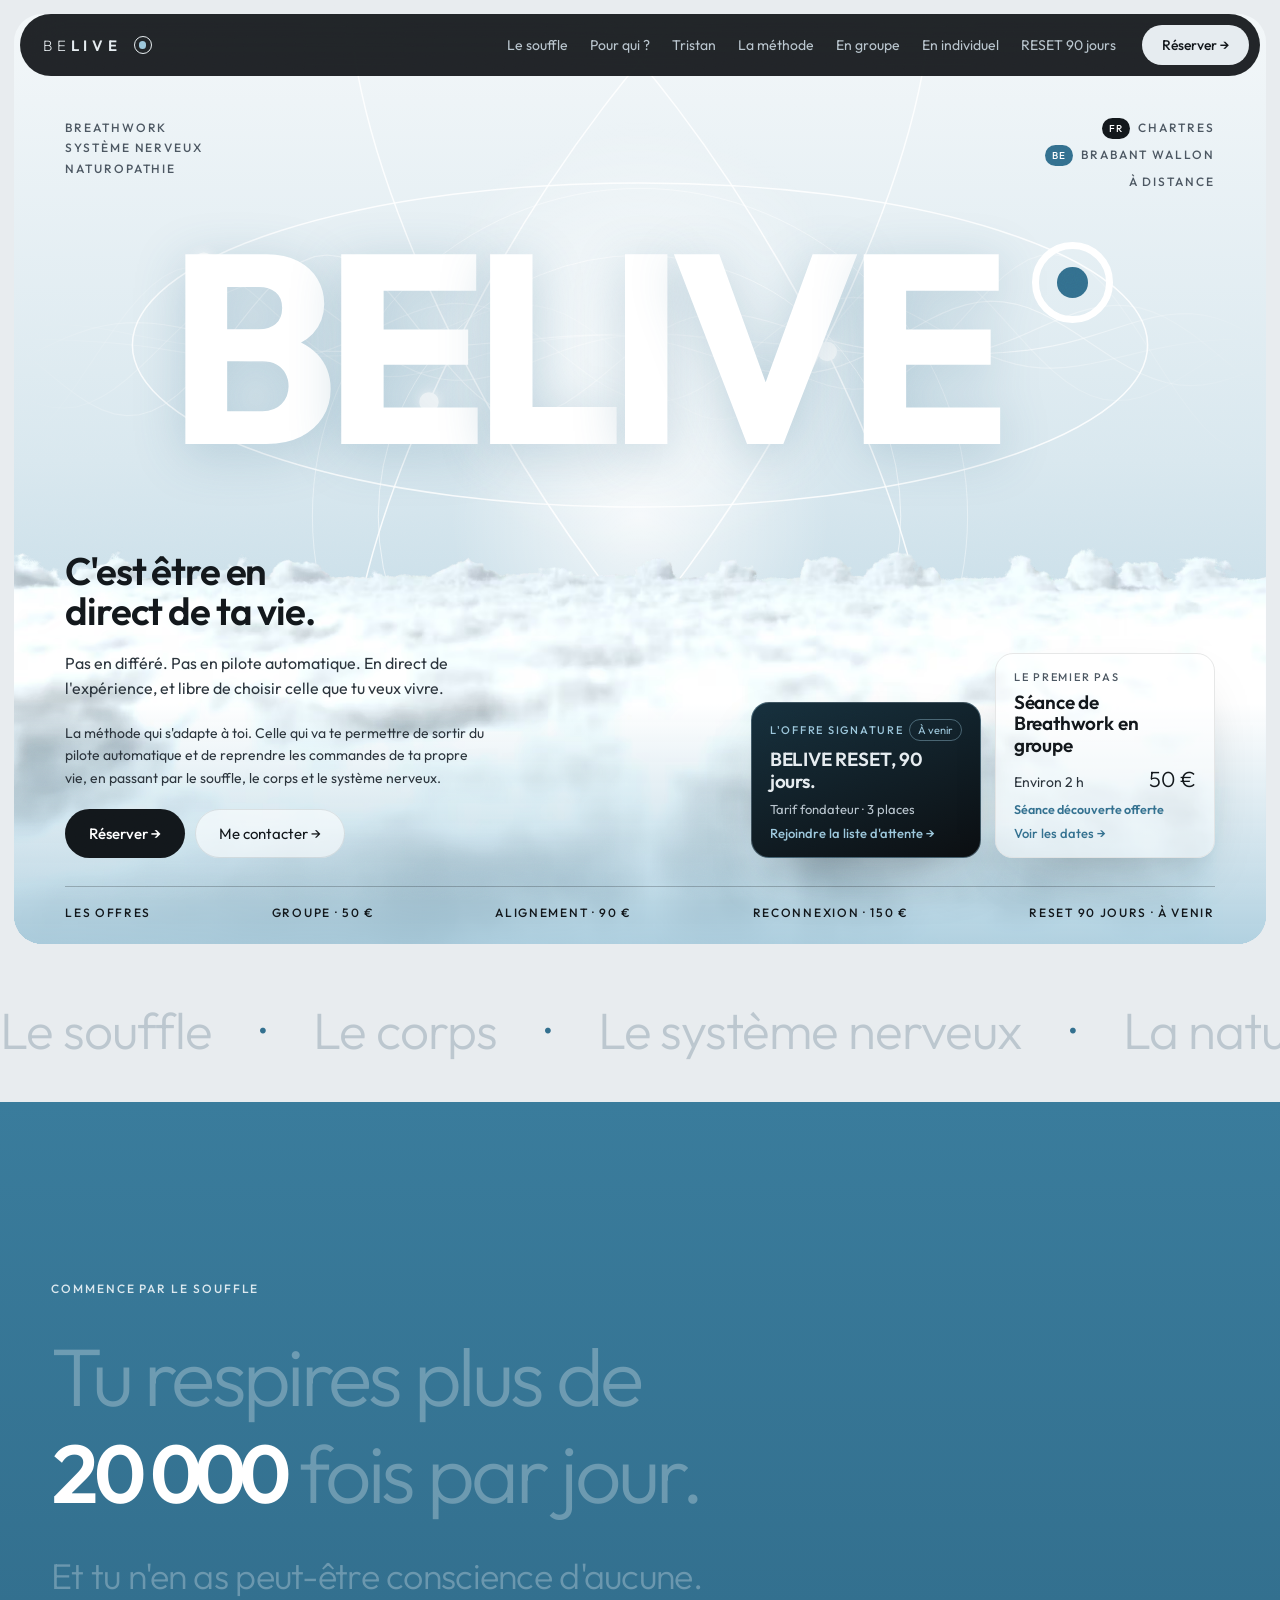
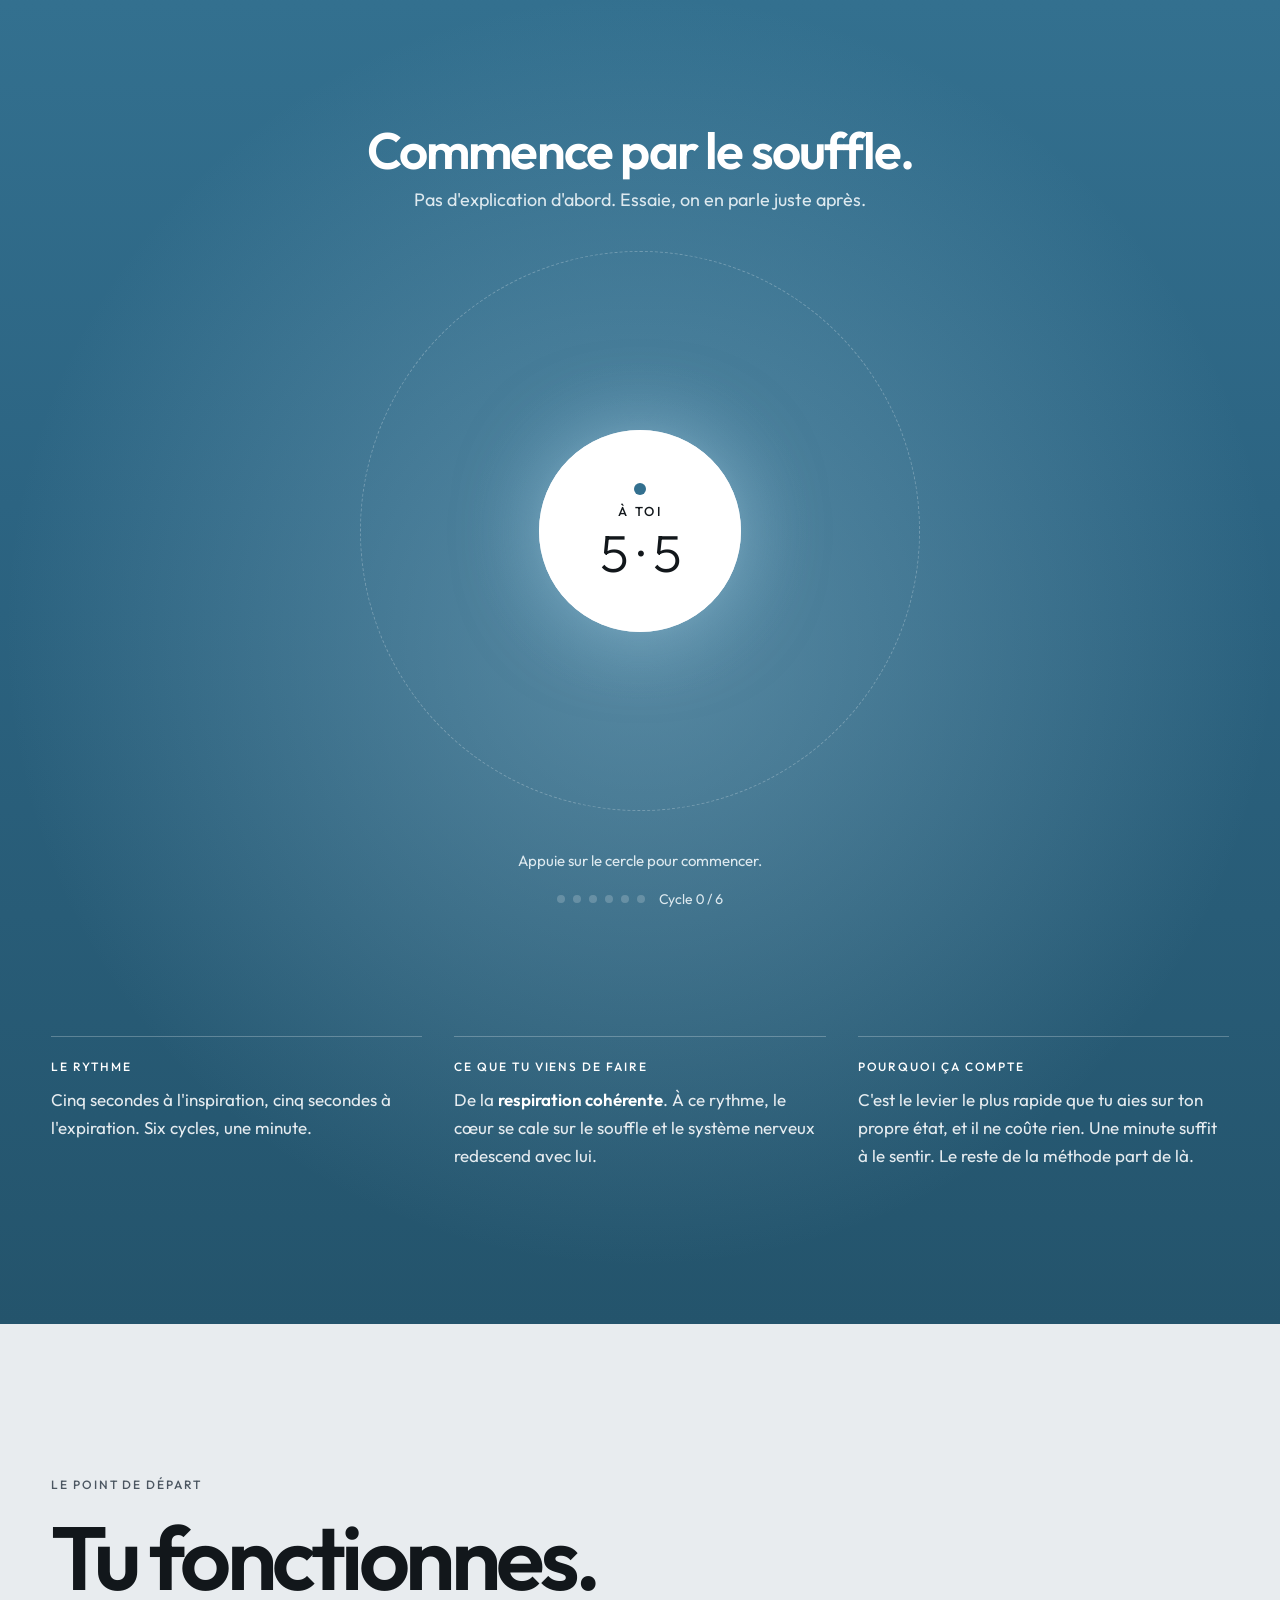
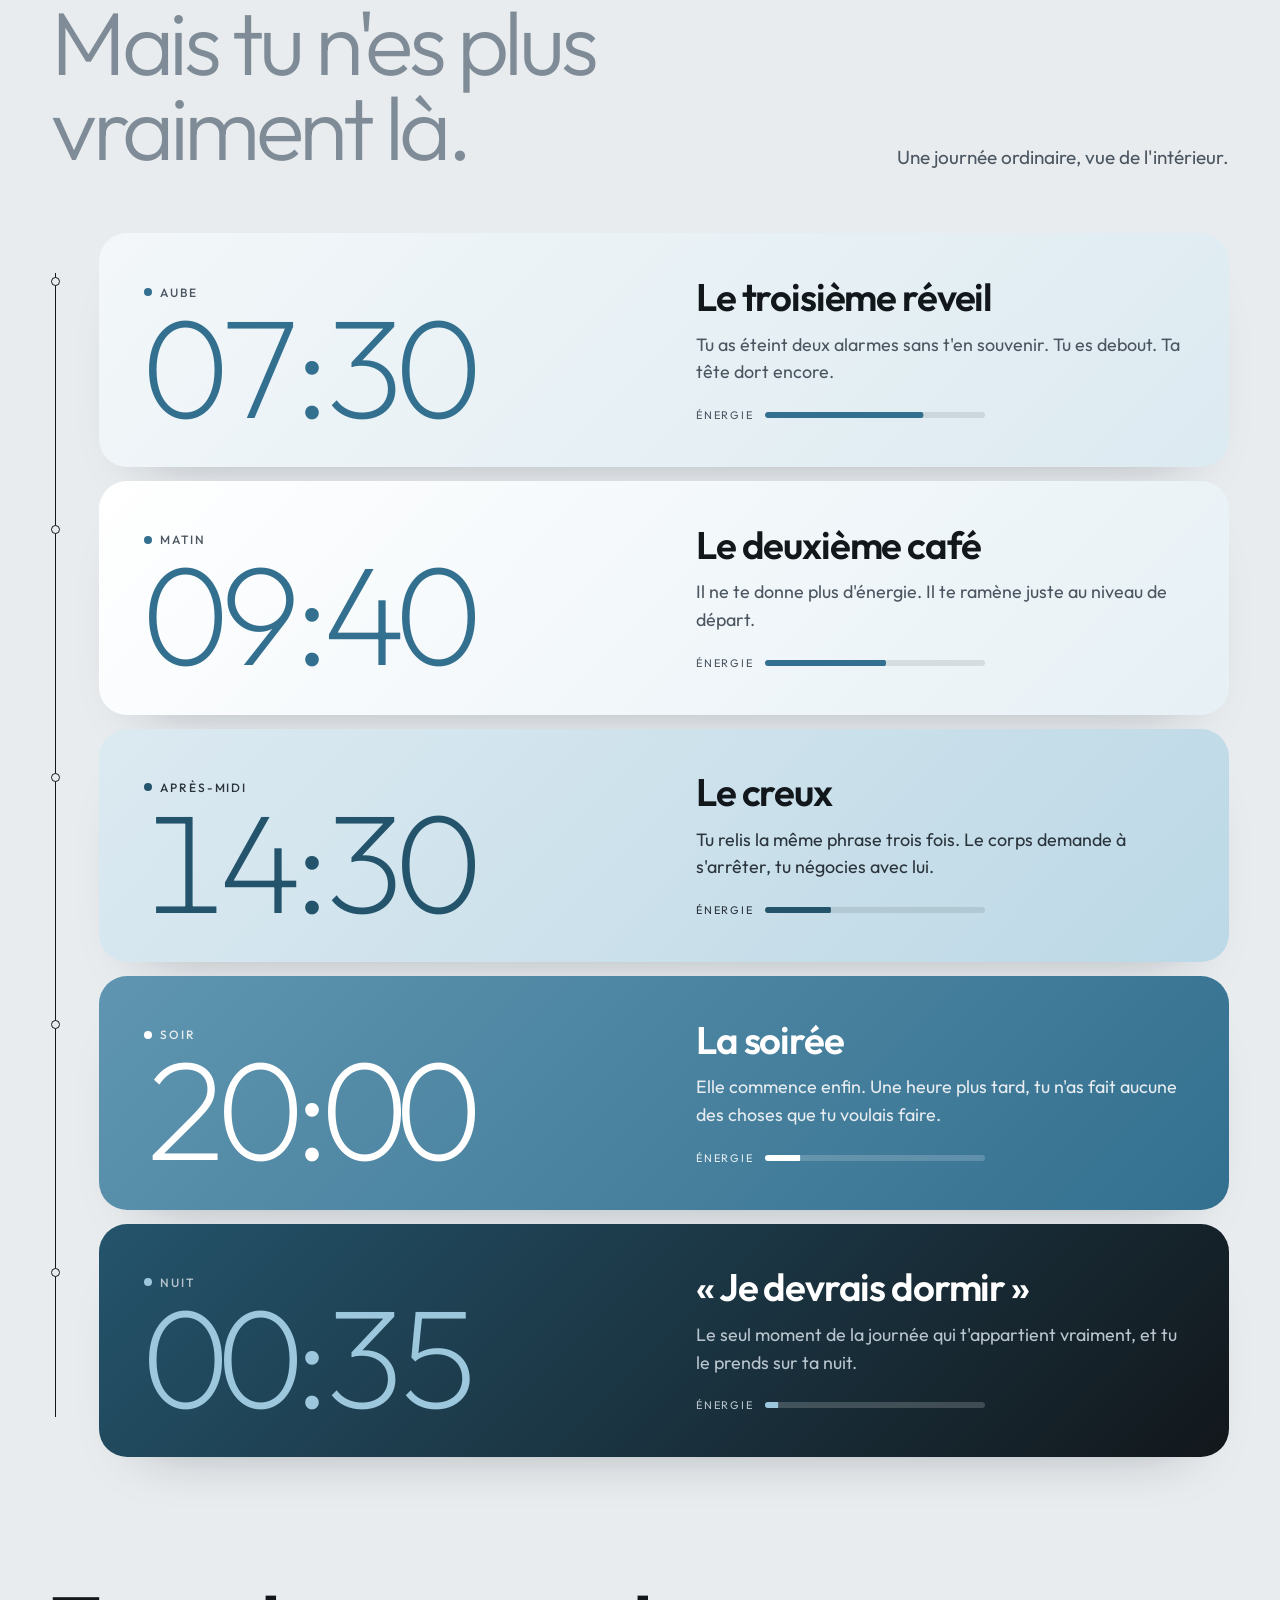
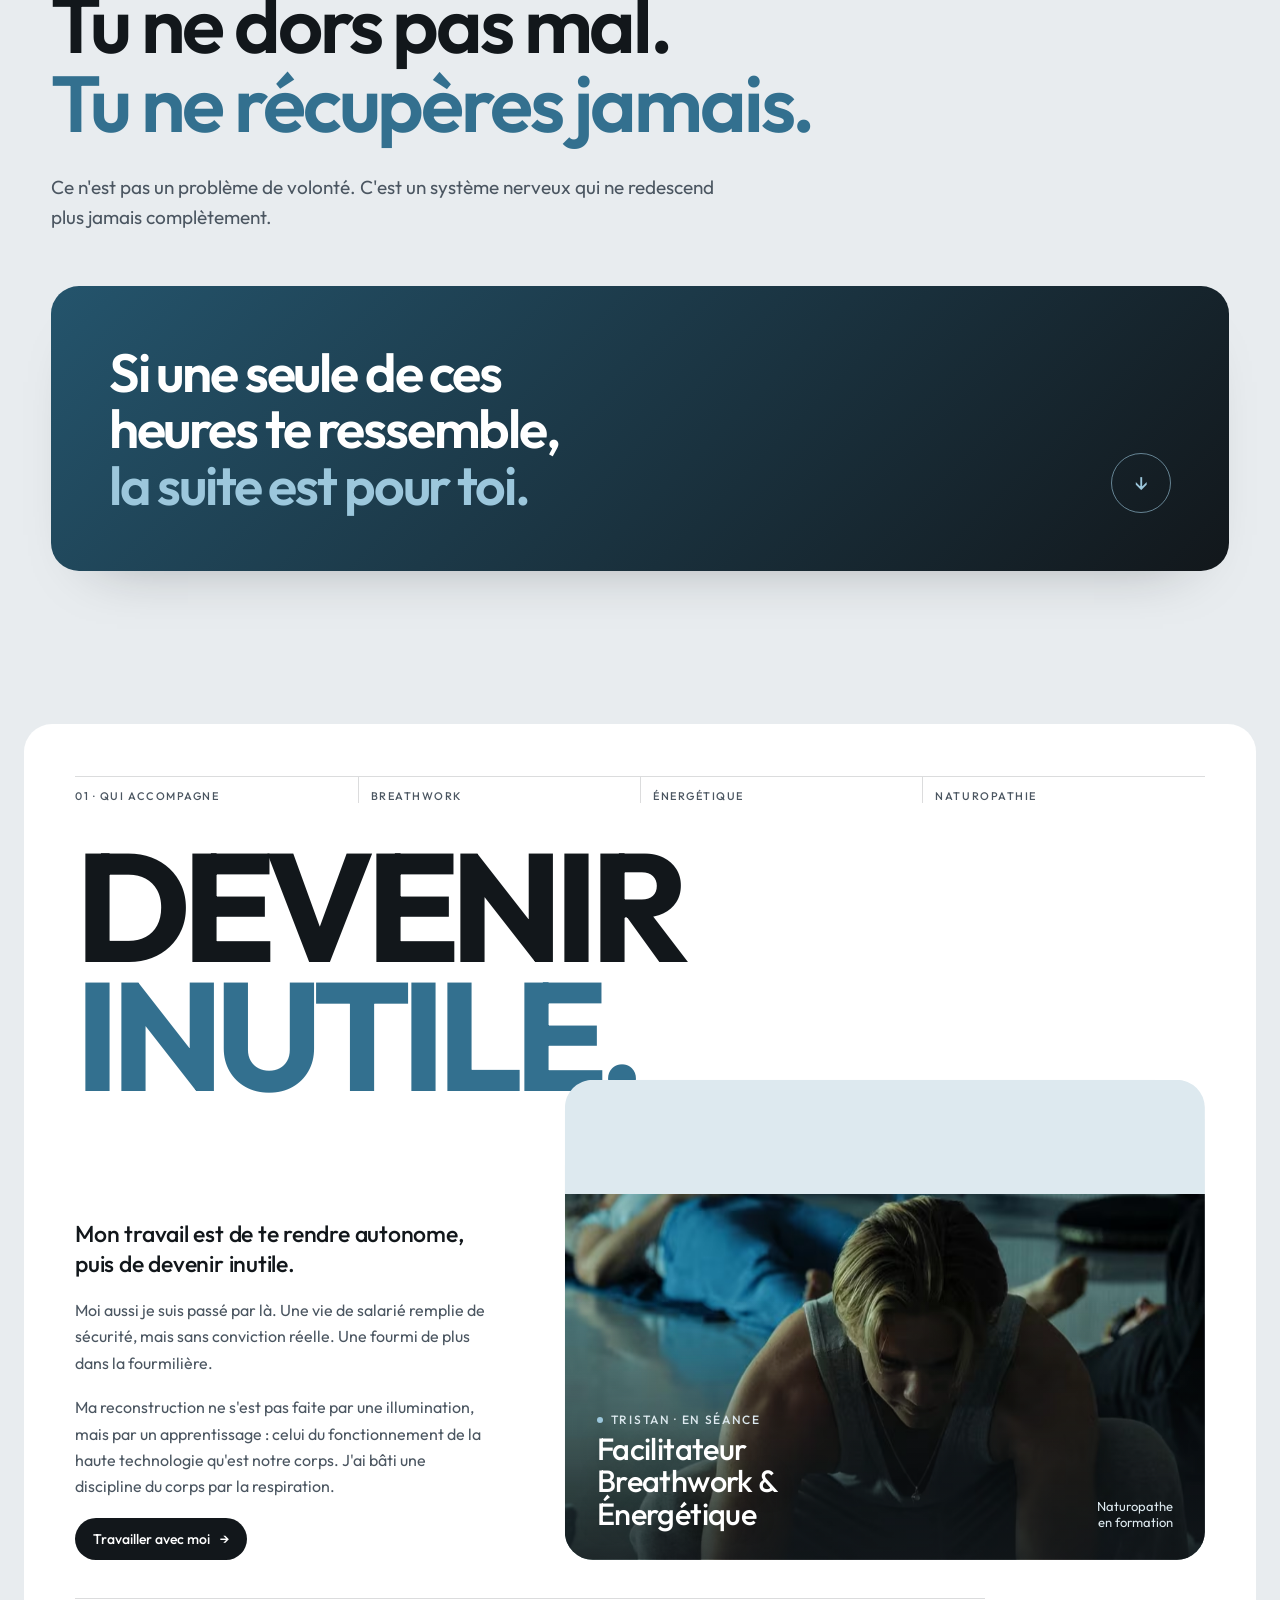
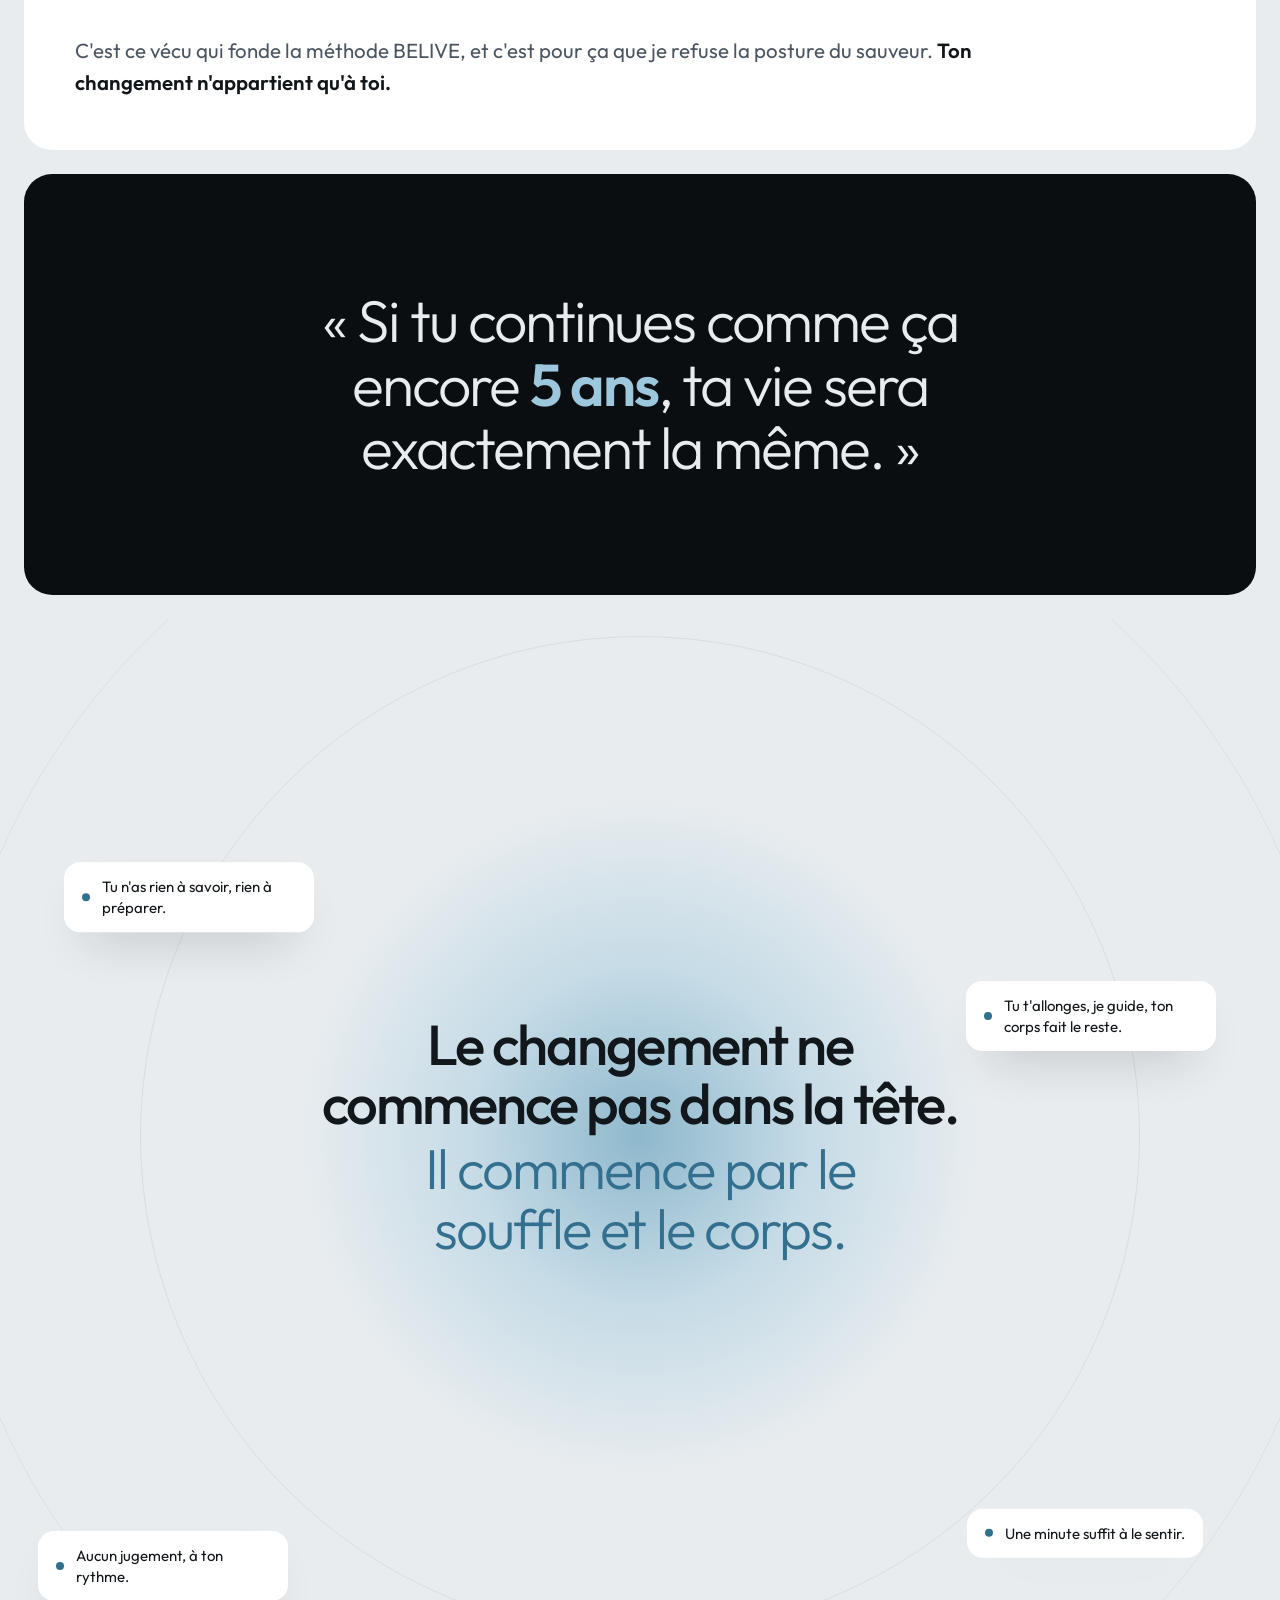
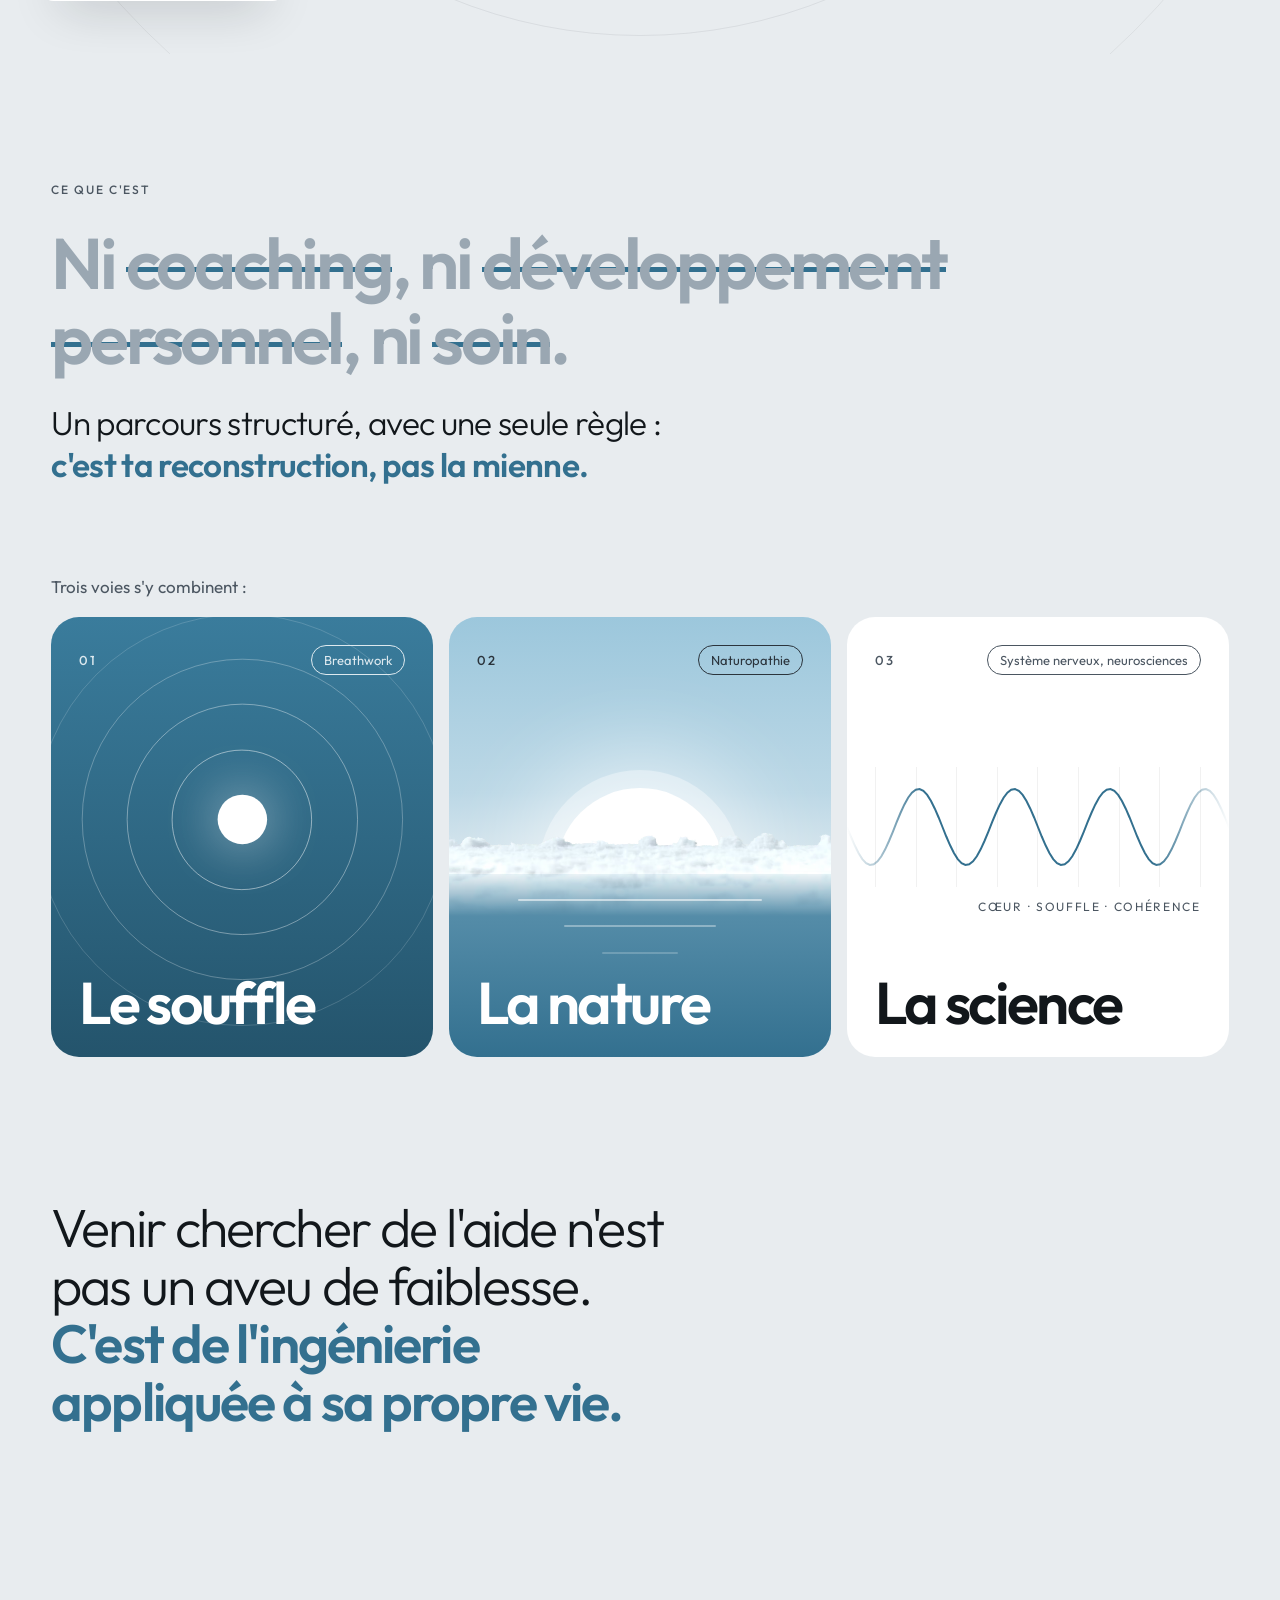
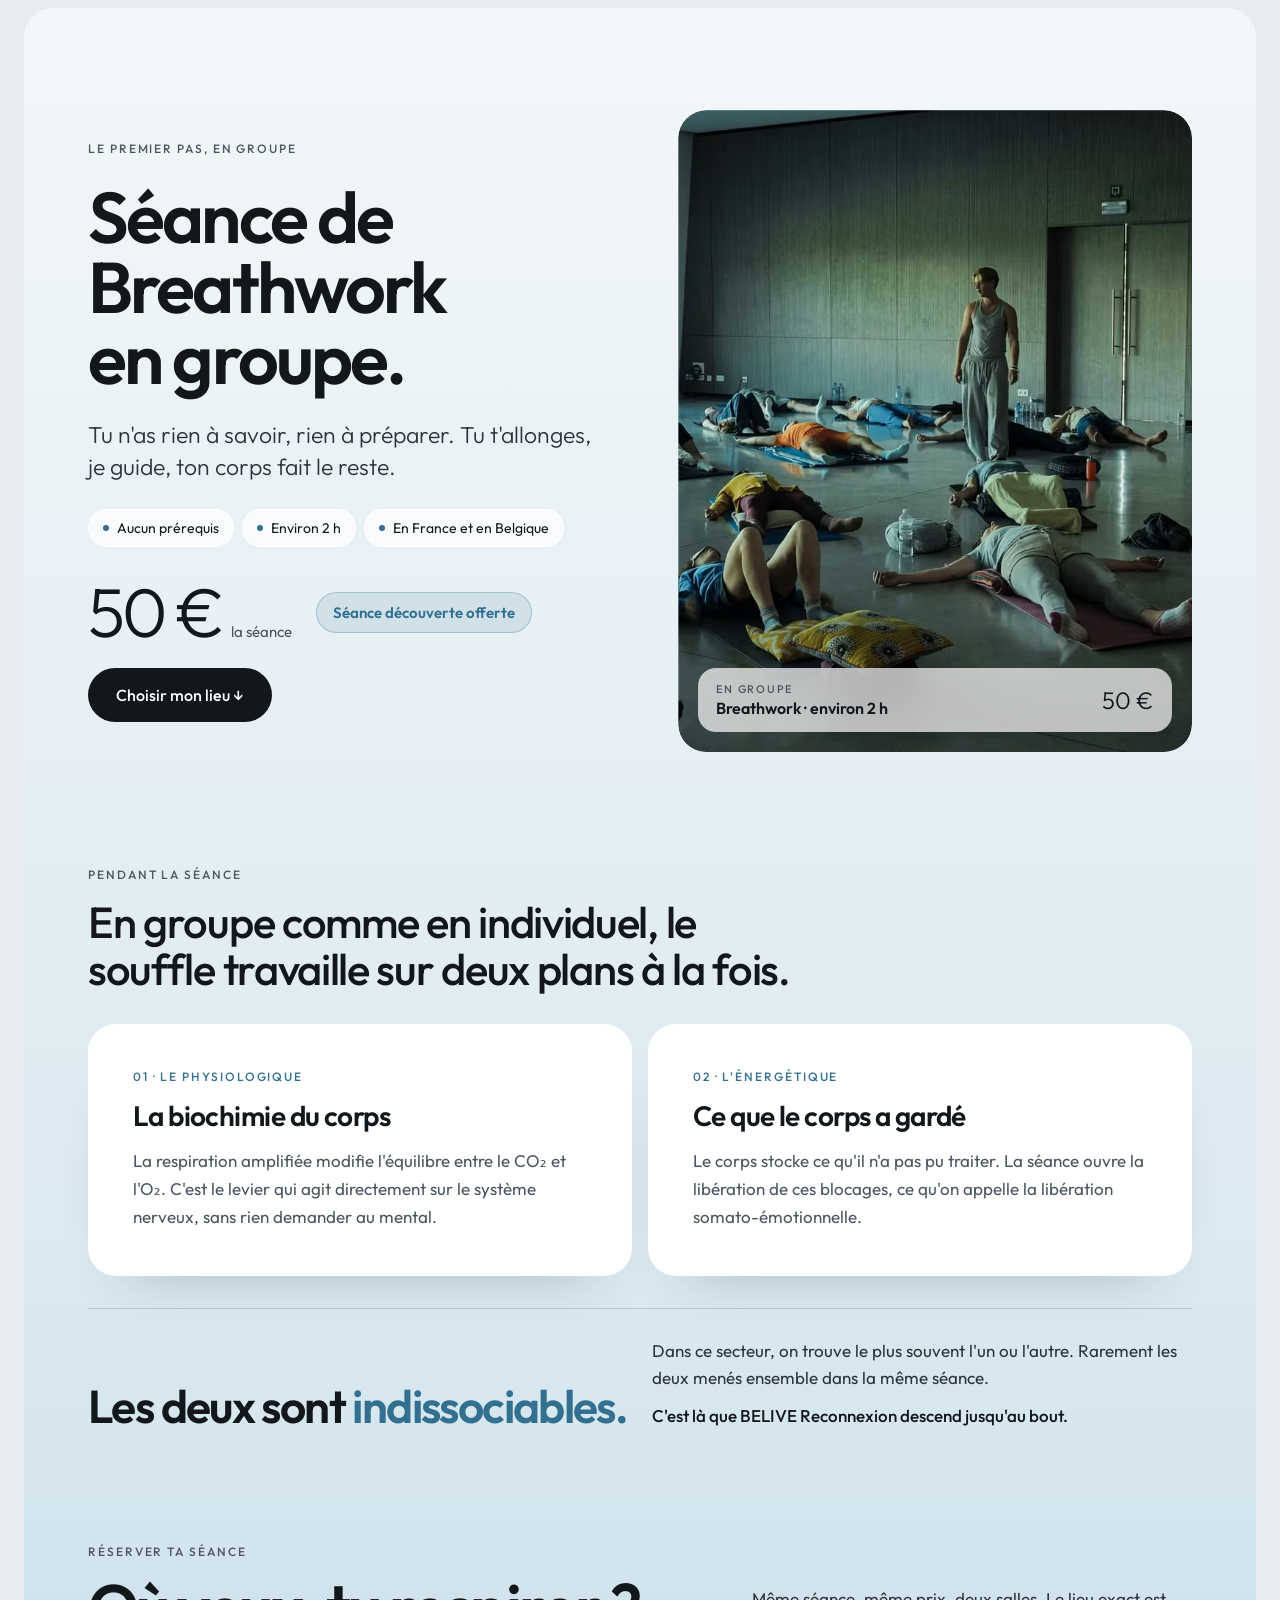
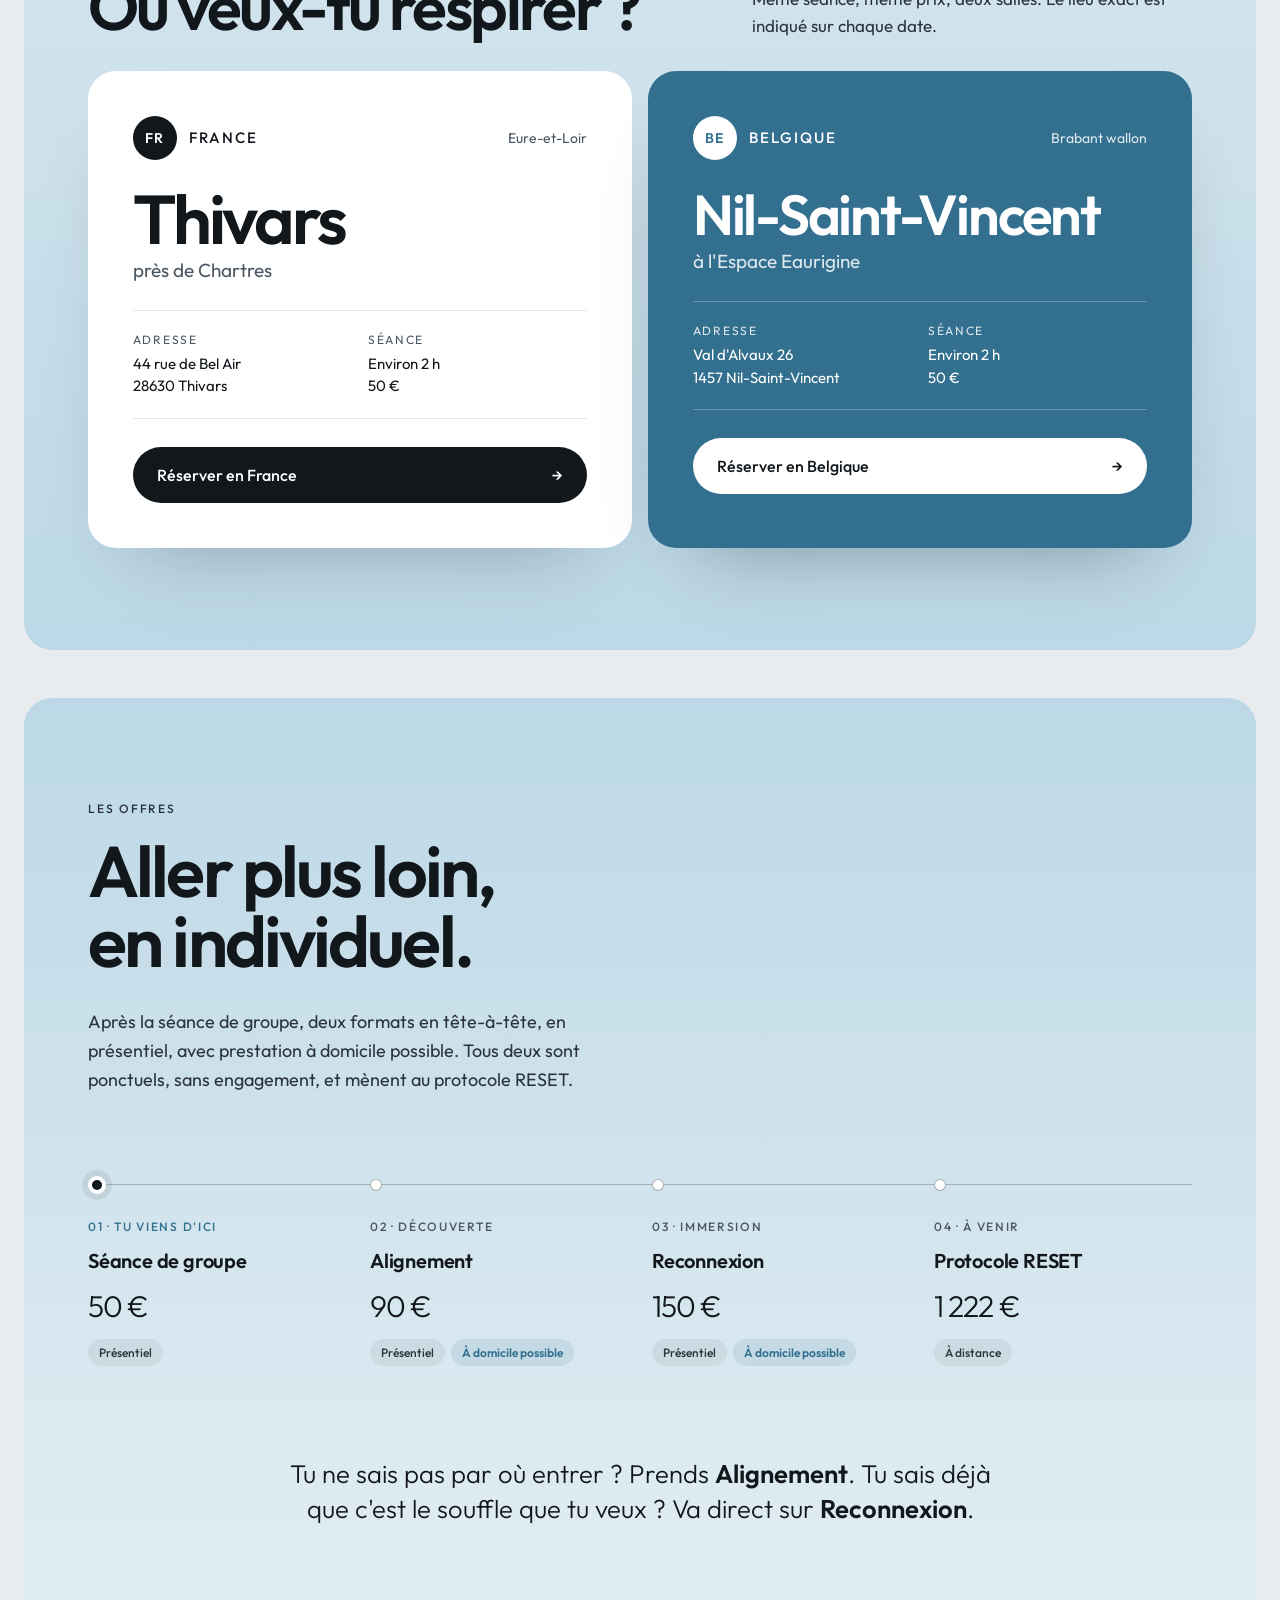
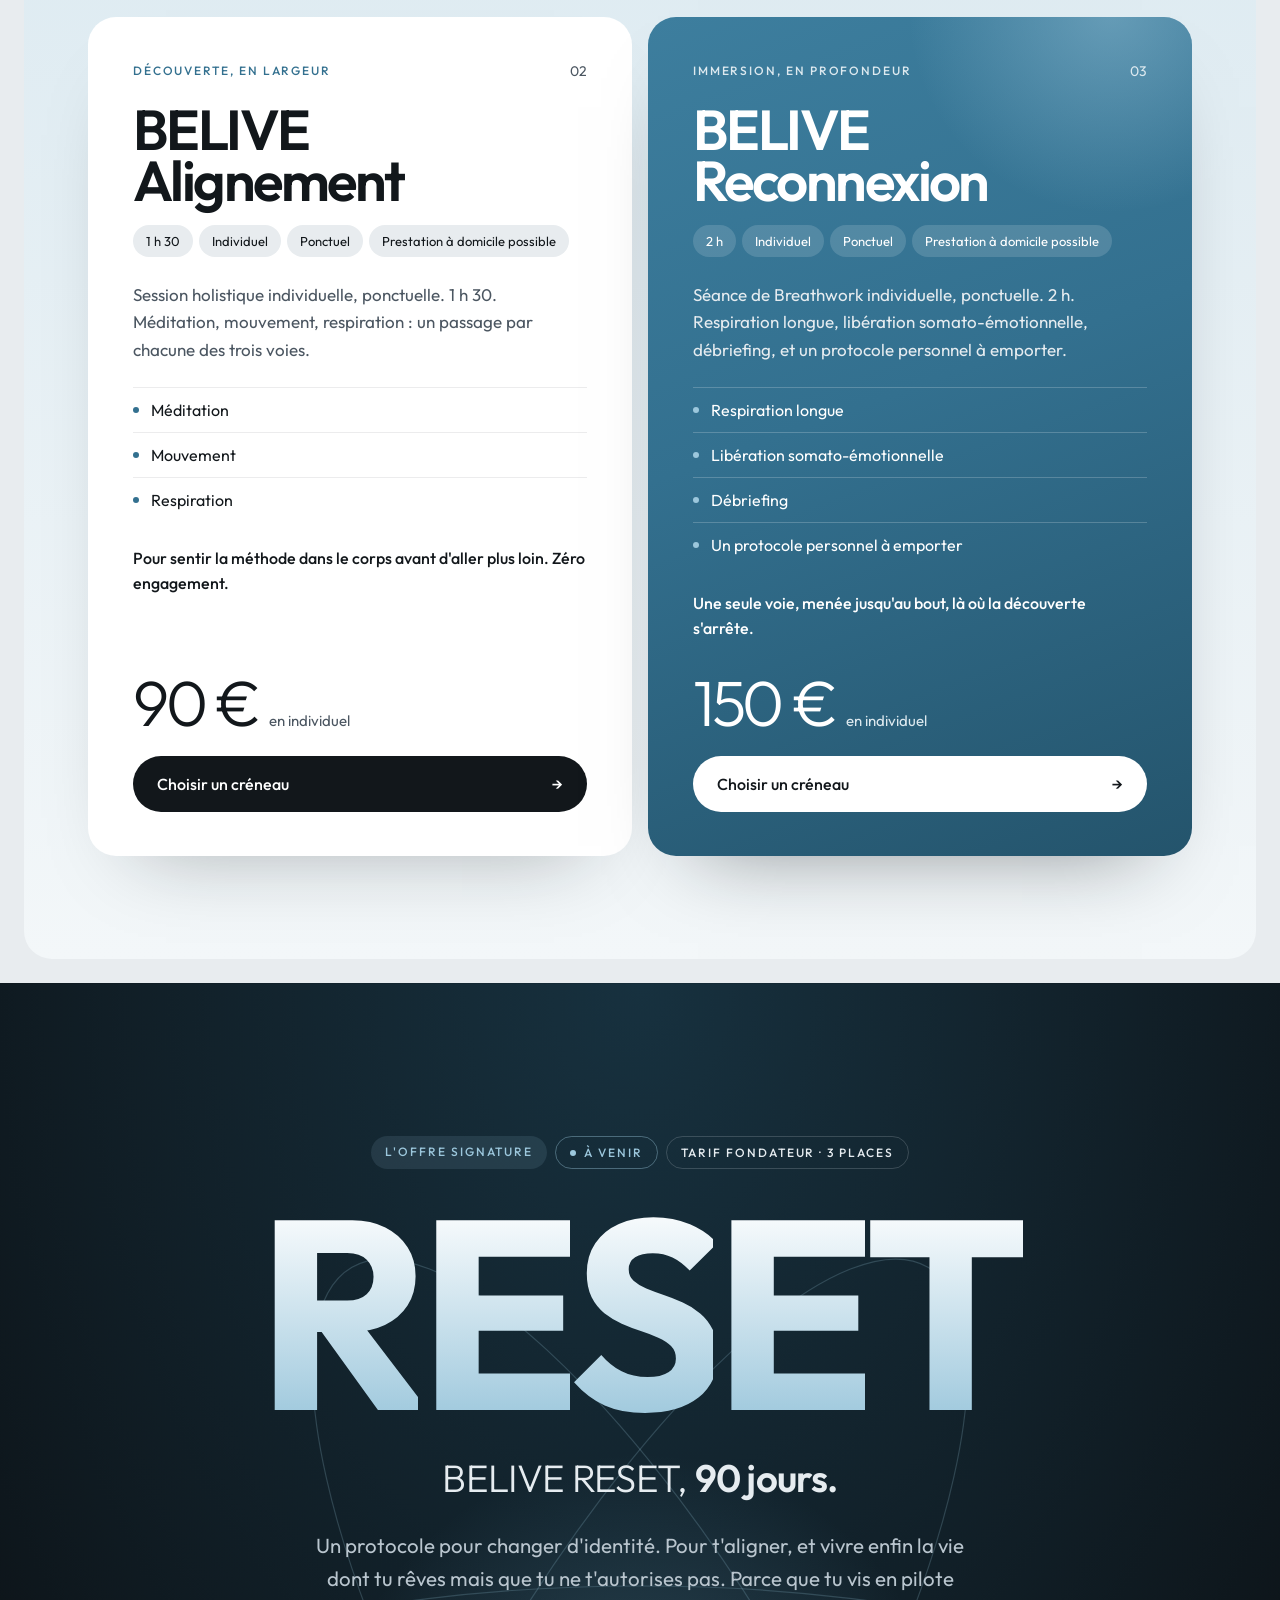
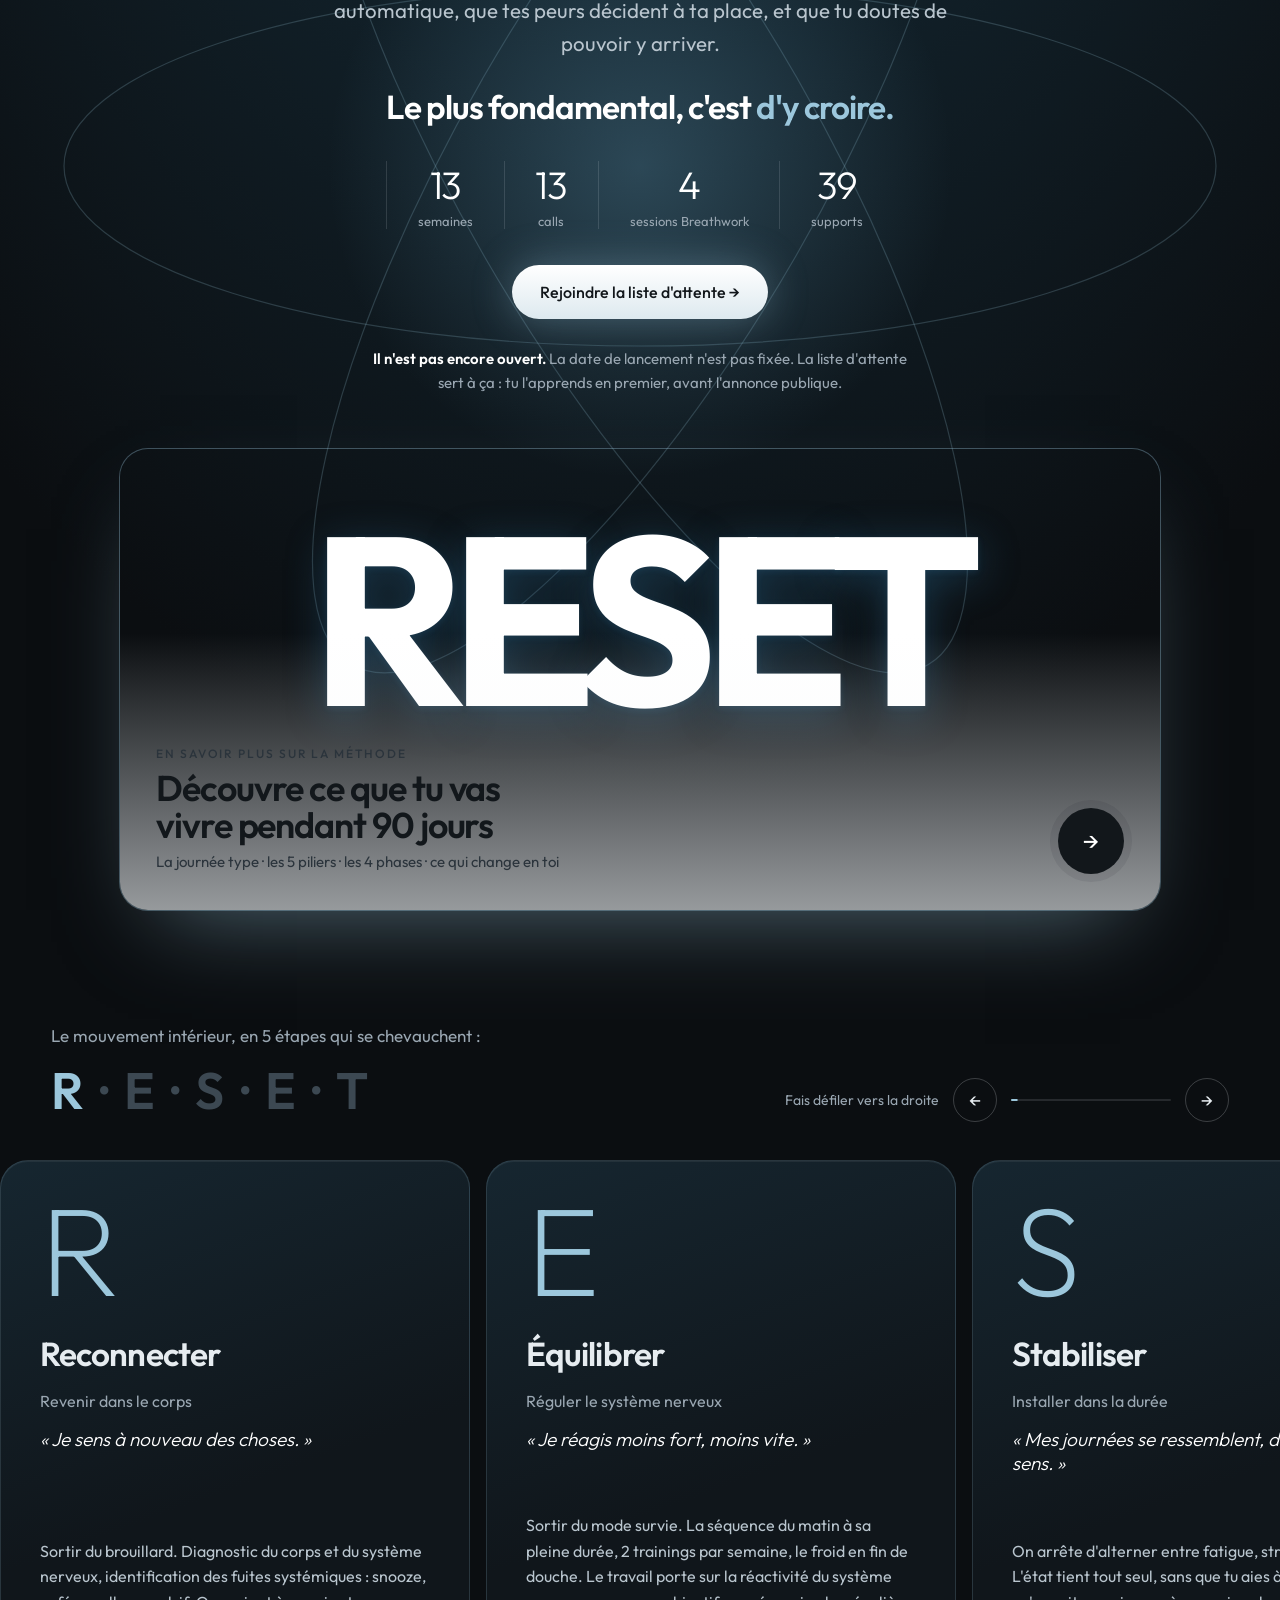
==== index.html @ b77f242b "Met en grand la phrase sur l'aide, « de l'ingénierie appliquée à sa propre vie » Co-Authored-By: Cla" ====
<!doctype html>
<html lang="fr">
<head>
<meta charset="utf-8">
<meta name="viewport" content="width=device-width, initial-scale=1">

<title>BELIVE : Breathwork et système nerveux près de Chartres</title>
<meta name="description" content="Sortir du pilote automatique en commençant par le corps. Breathwork, régulation du système nerveux et naturopathie, à Thivars près de Chartres et en Brabant wallon.">

<link rel="canonical" href="https://belivemethode.com/">

<meta property="og:type" content="website">
<meta property="og:site_name" content="BELIVE">
<meta property="og:locale" content="fr_BE">
<meta property="og:url" content="https://belivemethode.com/">
<meta property="og:title" content="BELIVE : sortir du pilote automatique, en commençant par le corps">
<meta property="og:description" content="Breathwork, système nerveux, naturopathie. Séances individuelles et de groupe à Thivars, près de Chartres, et en Brabant wallon. Le protocole BELIVE RESET sur 90 jours ouvre prochainement.">
<meta property="og:image" content="https://belivemethode.com/assets/img/og.jpg">
<meta property="og:image:width" content="1200">
<meta property="og:image:height" content="630">
<meta property="og:image:alt" content="BELIVE : Breathwork, système nerveux, naturopathie">
<meta name="twitter:card" content="summary_large_image">

<link rel="icon" href="assets/img/favicon-192.png" sizes="192x192">
<link rel="icon" href="assets/img/favicon-32.png?v=2" sizes="32x32">
<link rel="apple-touch-icon" href="assets/img/apple-touch-icon.png?v=2">
<meta name="theme-color" content="#E8ECEF">

<link rel="preload" href="assets/fonts/Outfit.woff2" as="font" type="font/woff2" crossorigin>

<script type="application/ld+json">
{
  "@context": "https://schema.org",
  "@type": "HealthAndBeautyBusiness",
  "@id": "https://belivemethode.com/#belive",
  "name": "BELIVE",
  "description": "Breathwork, régulation du système nerveux et naturopathie. Séances individuelles et de groupe à Thivars, près de Chartres, et en Brabant wallon. Le protocole BELIVE RESET sur 90 jours ouvre prochainement.",
  "url": "https://belivemethode.com/",
  "image": "https://belivemethode.com/assets/img/og.jpg",
  "telephone": "+32493847434",
  "email": "tristanvang.contact@gmail.com",
  "priceRange": "€€",
  "currenciesAccepted": "EUR",
  "areaServed": [
    { "@type": "City", "name": "Thivars", "address": { "@type": "PostalAddress", "addressLocality": "Thivars", "addressCountry": "FR" } },
    { "@type": "City", "name": "Chartres", "address": { "@type": "PostalAddress", "addressLocality": "Chartres", "addressCountry": "FR" } },
    { "@type": "AdministrativeArea", "name": "Brabant wallon" }
  ],
  "address": {
    "@type": "PostalAddress",
    "streetAddress": "44 rue de Bel Air",
    "postalCode": "28630",
    "addressLocality": "Thivars",
    "addressCountry": "FR"
  },
  "location": [
    { "@type": "Place", "name": "Thivars", "address": { "@type": "PostalAddress", "streetAddress": "44 rue de Bel Air", "postalCode": "28630", "addressLocality": "Thivars", "addressCountry": "FR" } },
    { "@type": "Place", "name": "Espace Eaurigine", "address": { "@type": "PostalAddress", "streetAddress": "Val d'Alvaux 26", "postalCode": "1457", "addressLocality": "Nil-Saint-Vincent", "addressCountry": "BE" } }
  ],
  "founder": {
    "@type": "Person",
    "name": "Tristan",
    "jobTitle": "Facilitateur Breathwork & Énergétique, naturopathe en formation"
  },
  "sameAs": ["https://www.instagram.com/tristan.belive/"],
  "makesOffer": [
    { "@type": "Offer", "name": "Séance de Breathwork en groupe", "price": "50", "priceCurrency": "EUR",
      "url": "https://luma.com/user/usr-RFau2gA8XZpVvCu" },
    { "@type": "Offer", "name": "BELIVE Alignement, session holistique individuelle", "price": "90", "priceCurrency": "EUR",
      "url": "https://cal.com/tristan-vangoidtsenhoven-3wuqnf/30min" },
    { "@type": "Offer", "name": "BELIVE Reconnexion, Breathwork individuel", "price": "150", "priceCurrency": "EUR",
      "url": "https://cal.com/tristan-vangoidtsenhoven-3wuqnf/120min" },
    { "@type": "Offer", "name": "BELIVE RESET, protocole 90 jours, tarif fondateur (trois places)", "price": "1222", "priceCurrency": "EUR",
      "availability": "https://schema.org/PreOrder" },
    { "@type": "Offer", "name": "BELIVE RESET, protocole 90 jours", "price": "1777", "priceCurrency": "EUR",
      "availability": "https://schema.org/PreOrder" }
  ]
}
</script>

<style>
/* ================= Fonte ================= */
@font-face{
  font-family:"Outfit";
  src:url("assets/fonts/Outfit.woff2") format("woff2-variations");
  font-weight:100 900;font-style:normal;font-display:swap;
}

/* ================= Base ================= */
/* La mise en page vient de la maquette : chaque bloc porte son style en ligne.
   Cette feuille ne tient que ce qu'un style en ligne ne sait pas faire :
   la fonte, les animations, les survols, la navigation et les ajustements mobiles. */
*{box-sizing:border-box}
html{scroll-behavior:smooth;-webkit-text-size-adjust:100%}
/* clip plutôt que hidden : hidden sur <body> casserait les blocs collants (sticky) */
html{overflow-x:hidden}
@supports (overflow:clip){html,body{overflow-x:clip}}
body{
  margin:0;background:#E8ECEF;color:#12171B;
  font-family:"Outfit",ui-sans-serif,-apple-system,"Segoe UI",system-ui,sans-serif;
  -webkit-font-smoothing:antialiased;
}
a{color:#33708F;text-decoration:none}
img{max-width:100%}
[hidden]{display:none!important}
:focus-visible{outline:2px solid #33708F;outline-offset:3px}

/* Le souffle de la page : cinq secondes d'inspiration, cinq d'expiration.
   Le script bascule .exhale sur <html>, les transitions en ligne font le reste. */
:root{--core:1.08;--r2:1.04;--r3:1}
:root.exhale{--core:.9;--r2:.84;--r3:.8}

.skip{
  position:fixed;left:14px;top:14px;z-index:100;
  padding:12px 18px;border-radius:999px;background:#12171B;color:#FFFFFF;
  transform:translateY(-200%);
}
.skip:focus{transform:none}

/* ================= Animations ================= */
@keyframes wordIn{from{opacity:0;transform:translateY(.45em);filter:blur(10px)}to{opacity:1;transform:none;filter:blur(0)}}
@keyframes fadeUp{from{opacity:0;transform:translateY(18px)}to{opacity:1;transform:none}}
@keyframes marquee{from{transform:translateX(0)}to{transform:translateX(-50%)}}
@keyframes recBlink{0%,100%{opacity:1;box-shadow:0 0 0 0 rgba(156,199,220,.45)}50%{opacity:.35;box-shadow:0 0 0 6px rgba(156,199,220,0)}}
@keyframes recFade{0%,100%{opacity:1}50%{opacity:.3}}
@keyframes float{0%,100%{transform:translateY(0)}50%{transform:translateY(-14px)}}
@keyframes ripple{from{transform:scale(.6);opacity:.9}to{transform:scale(3.2);opacity:0}}
@keyframes spin{to{transform:rotate(360deg)}}
@media (prefers-reduced-motion:reduce){
  html{scroll-behavior:auto}
  *{animation:none!important;transition:none!important}
}

/* ================= Survols ================= */
@media (hover:hover){
  .hv-1:hover{transform:translateY(-2px)!important;color:#FFFFFF!important}
  .hv-2:hover{background:#FFFFFF!important;color:#12171B!important}
  .hv-3:hover{color:#E6ECF0!important;border-color:rgba(156,199,220,.7)!important}
  .hv-4:hover{color:#12171B!important;background:rgba(255,255,255,.8)!important}
  .hv-5:hover{color:#33708F!important}
  .hv-6:hover{transform:translateY(-2px)!important}
  .hv-7:hover{color:#FFFFFF!important;background:#2B343C!important}
  .hv-8:hover{transform:translateY(-6px)!important}
  .hv-9:hover{background:#2B343C!important;color:#FFFFFF!important}
  .hv-10:hover{background:#E6ECF0!important;color:#12171B!important}
  .hv-11:hover{transform:translateY(-2px)!important;color:#12171B!important}
  .hv-13:hover{color:#FFFFFF!important}
  .hv-14:hover{transform:translateY(-4px)!important;background:#FFFFFF!important;color:#12171B!important}
}

/* ================= Navigation ================= */
.nav-wrap{position:fixed;top:14px;left:14px;right:14px;z-index:50;display:flex;justify-content:center;pointer-events:none}
.nav{
  pointer-events:auto;position:relative;width:100%;max-width:1240px;
  display:flex;align-items:center;gap:26px;padding:10px 10px 10px 22px;border-radius:999px;
  background:rgba(11,14,17,.9);border:1px solid rgba(230,236,240,0);
  -webkit-backdrop-filter:blur(18px);backdrop-filter:blur(18px);
  transition:background .5s,border-color .5s;
}
.nav.is-scrolled{background:rgba(11,14,17,.82);border-color:rgba(230,236,240,.08)}
.nav__brand{display:flex;align-items:center;gap:12px;color:#E6ECF0}
.nav__word{display:flex;font-size:15px;letter-spacing:.32em;line-height:1}
.nav__word span:first-child{font-weight:250}
.nav__word span:last-child{font-weight:600}
.nav__rec{display:inline-flex;align-items:center;justify-content:center;flex:none;width:18px;height:18px;border-radius:50%;border:1.5px solid currentColor}
.nav__rec span{width:46%;height:46%;border-radius:50%;background:#9CC7DC;animation:recBlink 2s ease-in-out infinite}
.nav__links{display:flex;align-items:center;gap:22px;margin-left:auto;font-size:14px}
.nav__links a{color:#B9C5CE;transition:color .3s}
.nav__links a:hover{color:#FFFFFF}
/* Le lien de la section à l'écran. Sur ordinateur, une pastille glisse de l'un à
   l'autre : le script la crée et la déplace. Dans le menu déroulant, un simple fond. */
.nav__links a[aria-current]{color:#FFFFFF}
.nav__here{display:none}
@media (min-width:1041px){
  /* l'écart entre les liens passe dans leur marge intérieure, pour que la pastille
     déborde du texte sans rien déplacer */
  .nav__links{position:relative;gap:0;margin-right:-11px}
  .nav__links a{position:relative;padding:8px 11px}
  .nav__here{
    display:block;position:absolute;left:0;top:0;bottom:0;border-radius:999px;
    background:rgba(230,236,240,.14);opacity:0;pointer-events:none;
    transition:transform .5s cubic-bezier(.2,.7,.2,1),width .5s cubic-bezier(.2,.7,.2,1),opacity .3s;
  }
}
.nav__cta{flex:none;background:#E6ECF0;color:#12171B;padding:11px 20px;border-radius:999px;font-size:14px;font-weight:500;transition:transform .3s}
.nav__cta:hover{transform:translateY(-1px)}
.nav__burger{
  display:none;flex:none;position:relative;width:40px;height:40px;padding:0;border-radius:50%;
  border:1px solid rgba(230,236,240,.22);background:none;color:#E6ECF0;cursor:pointer;
}
.nav__burger span{position:absolute;left:12px;right:12px;top:50%;height:1.5px;margin-top:-.75px;border-radius:2px;background:currentColor;transition:transform .3s}
.nav__burger span:first-child{transform:translateY(-3.5px)}
.nav__burger span:last-child{transform:translateY(3.5px)}
.nav.is-open .nav__burger span:first-child{transform:rotate(45deg)}
.nav.is-open .nav__burger span:last-child{transform:rotate(-45deg)}

@media (max-width:1040px){
  .nav{gap:10px;padding-left:20px}
  .nav__cta{margin-left:auto}
  .nav__burger{display:block}
  .nav__links{
    display:none;position:absolute;left:0;right:0;top:calc(100% + 8px);margin:0;
    flex-direction:column;align-items:stretch;gap:0;padding:10px;border-radius:24px;
    background:rgba(11,14,17,.96);border:1px solid rgba(230,236,240,.08);font-size:17px;
  }
  .nav.is-open .nav__links{display:flex}
  .nav__links a{padding:14px 16px;border-radius:14px;color:#E6ECF0}
  .nav__links a[aria-current]{background:rgba(230,236,240,.08)}
}

/* ================= Exercice du souffle ================= */
/* Le cercle central est le bouton : il recouvre le disque blanc, qui respire dessous. */
.souffle__btn{
  position:absolute;inset:32%;z-index:1;display:flex;flex-direction:column;align-items:center;justify-content:center;gap:8px;
  padding:0;border:0;border-radius:50%;background:none;color:#12171B;font-family:inherit;cursor:pointer;
  -webkit-tap-highlight-color:transparent;transition:transform .3s;
}
.souffle__btn:active{transform:scale(.96)}
.souffle__btn:focus-visible{outline:2px solid #FFFFFF;outline-offset:6px}
/* Au repos, un anneau bat autour du cercle pour inviter à appuyer */
.souffle__pulse{position:absolute;inset:32%;border-radius:50%;border:1.5px solid rgba(255,255,255,.8);animation:invite 2.4s ease-out infinite}
@keyframes invite{from{transform:scale(1);opacity:.9}to{transform:scale(1.45);opacity:0}}

/* ================= Questions ================= */
.faq__icon{
  flex:none;display:flex;align-items:center;justify-content:center;width:36px;height:36px;border-radius:50%;
  background:rgba(18,23,27,.06);color:#12171B;font-size:20px;transition:background .3s;
}
.faq__q[aria-expanded="true"] .faq__icon{background:#12171B;color:#FFFFFF}
.faq__a{display:flex;flex-direction:column;gap:12px;padding:0 56px 28px 0;animation:fadeUp .5s both}

/* ================= Panneaux ================= */
/* Deux panneaux s'ouvrent par-dessus la page : « Réserver » et « Me contacter ».
   Sans JavaScript, leurs boutons restent de simples liens vers #offres et #coordonnees. */
.panneau{
  max-height:calc(100dvh - 28px);margin:auto;padding:0;border:0;border-radius:28px;
  color:#12171B;overflow:hidden;box-shadow:0 50px 120px -40px rgba(11,14,17,.6);
}
.panneau::backdrop{background:rgba(11,14,17,.55);-webkit-backdrop-filter:blur(6px);backdrop-filter:blur(6px)}
/* display seulement une fois ouvert : posé sur .panneau, il afficherait le panneau fermé */
.panneau[open]{display:flex;flex-direction:column;animation:fadeUp .45s cubic-bezier(.2,.7,.2,1) both}
/* Le contenu défile ici, en simple bloc : dans une grille ou une colonne flexible
   contrainte en hauteur, un bloc à débordement masqué s'écrase au lieu de défiler. */
.panneau__in{min-height:0;overflow:auto;overscroll-behavior:contain}
/* Le bouton tient au panneau, pas au contenu : il reste en place quand ça défile */
.panneau__close{
  position:absolute;top:24px;right:24px;z-index:2;display:flex;align-items:center;justify-content:center;
  width:40px;height:40px;padding:0;border:0;border-radius:50%;background:#FFFFFF;color:#12171B;cursor:pointer;
  box-shadow:0 0 0 1px rgba(18,23,27,.08);transition:background .3s,color .3s;
}
.panneau__close svg{width:14px;height:14px}
.panneau__label{margin:0;font-size:12px;font-weight:500;letter-spacing:.16em;text-transform:uppercase;color:#4B5661}
/* à hauteur du bouton de fermeture, avec le point « en direct » */
.panneau__label--live{display:flex;align-items:center;gap:10px;height:40px}
.panneau__label--live::before{content:"";width:7px;height:7px;border-radius:50%;background:#33708F;animation:recBlink 2s ease-in-out infinite}
.panneau__tag{
  display:inline-block;margin-right:8px;padding:2px 7px;border-radius:999px;background:#12171B;color:#FFFFFF;
  font-size:10px;font-weight:500;letter-spacing:.1em;vertical-align:.15em;
}
.panneau__tag--be{background:#33708F}
/* le pastillage rond du logo : un anneau, un point qui bat */
.panneau__rec{
  display:inline-flex;align-items:center;justify-content:center;align-self:flex-start;flex:none;
  width:.3em;height:.3em;margin:.02em 0 0 .06em;border-radius:50%;border:max(3px,.028em) solid currentColor;
}
.panneau__rec span{width:46%;height:46%;border-radius:50%;background:#33708F;animation:recFade 2s ease-in-out infinite}

/* ---------- Réserver ---------- */
.resa{width:min(1040px,calc(100vw - 28px));background:#F3F7F9}
.resa .panneau__in{padding:14px}
/* L'en-tête rejoue le héros de la page : le mot BELIVE, ses orbites, ses électrons,
   et le halo qui respire au rythme de la page (voir --core) */
.resa__hero{
  position:relative;display:flex;flex-direction:column;align-items:center;gap:clamp(12px,1.6vw,18px);overflow:hidden;
  padding:46px 20px clamp(26px,3vw,34px);border-radius:20px;text-align:center;
  background:linear-gradient(180deg,#D5E6EE 0%,#A6CDE0 44%,#74AAC4 100%);
}
.resa__hero>*{position:relative}
.resa__sky{position:absolute;inset:0;pointer-events:none}
.resa__glow{
  position:absolute;left:50%;top:44%;width:min(64%,480px);aspect-ratio:1;border-radius:50%;
  background:radial-gradient(circle,rgba(255,255,255,.55),rgba(255,255,255,0) 68%);
  transform:translate(-50%,-50%) scale(var(--core));transition:transform 5s cubic-bezier(.45,0,.55,1);
}
.resa__sky svg{position:absolute;left:50%;top:50%;width:clamp(480px,74%,720px);aspect-ratio:1;transform:translate(-50%,-50%);overflow:visible}
.resa__orbits{transform-origin:0 0;animation:spin 140s linear infinite}
.resa__orbits ellipse{fill:none;stroke:rgba(255,255,255,.8);stroke-width:1.4}
.resa__hero .panneau__label{position:absolute;left:24px;top:10px;color:#2B343C}
.resa__word{
  display:flex;align-items:center;gap:.08em;margin:0;font-size:clamp(64px,22vw,148px);font-weight:700;
  letter-spacing:-.06em;line-height:.8;color:#FFFFFF;text-shadow:0 8px 40px rgba(36,84,108,.4);
}
.resa__letters{display:flex}
.resa__letters span{display:inline-block}
/* les lettres arrivent une à une, comme en haut de page */
.panneau[open] .resa__letters span,.panneau[open] .resa__word .panneau__rec{animation:wordIn 1.1s calc(var(--i)*70ms + 120ms) cubic-bezier(.2,.7,.2,1) both}
.resa__hero h2{margin:0;font-size:clamp(22px,2.6vw,30px);font-weight:600;line-height:1.05;letter-spacing:-.03em}

/* Les réservations : groupe et individuel côte à côte, l'offre signature sur toute la largeur */
.resa__offers{display:grid;grid-template-columns:repeat(2,minmax(0,1fr));gap:22px 20px;padding:22px clamp(8px,1.2vw,14px) 0}
.resa__group{display:flex;flex-direction:column;gap:10px}
.resa__sep{display:flex;align-items:center;gap:14px}
.resa__sep::after{content:"";flex:1;height:1px;background:rgba(18,23,27,.14)}
.resa__list{list-style:none;margin:0;padding:0;display:flex;flex-direction:column;gap:8px}
.resa__opt{
  display:grid;grid-template-columns:minmax(0,1fr) auto auto;align-items:center;gap:2px 14px;
  padding:16px 16px 16px 20px;border-radius:18px;background:#FFFFFF;color:#12171B;
  transition:transform .4s cubic-bezier(.2,.7,.2,1);
}
.resa__name{grid-column:1;font-size:17px;font-weight:600;letter-spacing:-.01em}
.resa__meta{grid-column:1;font-size:14px;line-height:1.45;color:#4B5661}
.resa__price{grid-column:2;grid-row:1/span 2;font-size:22px;font-weight:300;letter-spacing:-.03em;white-space:nowrap}
.resa__arrow{
  grid-column:3;grid-row:1/span 2;display:flex;align-items:center;justify-content:center;width:34px;height:34px;
  border-radius:50%;background:rgba(18,23,27,.06);font-size:16px;transition:background .3s,color .3s;
}
/* L'offre signature reprend la carte du héros : sur-titre, pastille « À venir », fond nuit */
.resa__opt--reset{
  grid-column:1/-1;padding-top:14px;color:#E6ECF0;box-shadow:inset 0 0 0 1px rgba(156,199,220,.3);
  background:radial-gradient(60% 140% at 100% 0,rgba(156,199,220,.2),rgba(156,199,220,0) 62%),linear-gradient(160deg,#16303D,#0B0E11);
}
.resa__over{
  grid-column:1/-1;display:flex;justify-content:space-between;align-items:center;gap:12px;margin-bottom:10px;
  font-size:11px;font-weight:500;letter-spacing:.16em;text-transform:uppercase;color:#9CC7DC;
}
.resa__pill{padding:3px 8px;border-radius:999px;border:1px solid rgba(156,199,220,.4);font-weight:400;letter-spacing:0;text-transform:none}
.resa__opt--reset .resa__name{grid-row:2}
.resa__opt--reset .resa__meta{grid-row:3;color:#B9C5CE}
.resa__opt--reset .resa__price,.resa__opt--reset .resa__arrow{grid-row:2/span 2}
.resa__opt--reset .resa__arrow{background:rgba(230,236,240,.1)}
.resa__note{margin:0;padding:18px 0 8px;text-align:center;font-size:15px;line-height:1.6;color:#4B5661}
.resa__note a{color:#12171B;text-decoration:underline;text-underline-offset:3px}

/* ---------- Me contacter ---------- */
/* Le bleu de la section « Le souffle », et le mot du pied de page qui affleure en bas */
.contact{
  width:min(460px,calc(100vw - 28px));color:#FFFFFF;
  background:radial-gradient(90% 38% at 50% 100%,rgba(156,199,220,.36),rgba(156,199,220,0) 72%),linear-gradient(165deg,#2F6A89 0%,#24546C 55%,#1B4459 100%);
}
.contact .panneau__in{--bord:clamp(22px,6vw,32px);padding:24px var(--bord) 0}
.contact :focus-visible{outline-color:#FFFFFF}
.contact .panneau__label{color:#DDE9EF}
.contact .panneau__label--live::before{background:#9CC7DC}
.contact h2{margin:16px 0 0;font-size:clamp(38px,10vw,48px);font-weight:600;line-height:1;letter-spacing:-.035em}
.contact__lead{margin:12px 0 0;font-size:16px;line-height:1.5;color:#DDE9EF}
.contact__way{display:grid;grid-template-columns:minmax(0,1fr) auto;align-items:center;gap:3px 14px;padding:14px 0;color:#FFFFFF}
.contact__way .panneau__label{grid-column:1;height:auto;font-size:11px}
.contact__val{grid-column:1;font-size:17px;font-weight:500;letter-spacing:-.01em;overflow-wrap:anywhere}
.contact__go{grid-column:2;grid-row:1/span 2;font-size:18px;color:#9CC7DC;transition:transform .4s cubic-bezier(.2,.7,.2,1)}
/* WhatsApp d'abord, en carte blanche : c'est par là que tout passe */
.contact__way--main{
  margin-top:24px;padding:16px 16px 16px 20px;border-radius:18px;background:#FFFFFF;color:#12171B;
  transition:transform .4s cubic-bezier(.2,.7,.2,1);
}
.contact__way--main .panneau__label{color:#4B5661}
.contact__way--main .contact__val{font-size:21px;font-weight:600;letter-spacing:-.02em}
.contact__way--main .contact__go{
  display:flex;align-items:center;justify-content:center;width:36px;height:36px;border-radius:50%;
  background:#12171B;color:#FFFFFF;font-size:16px;
}
.contact__ways{list-style:none;margin:8px 0 0;padding:0}
.contact__ways li+li{border-top:1px solid rgba(255,255,255,.2)}
.contact__lieux{display:flex;flex-direction:column;gap:8px;padding-top:14px;font-size:15px;line-height:1.45}
.contact__lieux p{margin:0}
.contact__lieux .panneau__label{font-size:11px}
.contact__lieu{display:grid;grid-template-columns:auto minmax(0,1fr);align-items:baseline;gap:8px}
.contact__lieu .panneau__tag{margin:0;background:#FFFFFF;color:#12171B}
.contact__lieu .panneau__tag--be{background:#9CC7DC}
/* le code postal et la ville restent sur la même ligne */
.contact__lieu span span{white-space:nowrap}
/* le mot, en filigrane, coupé par le bas du panneau */
.contact__word{
  display:flex;justify-content:center;height:.62em;margin:28px calc(-1*var(--bord)) 0;overflow:hidden;
  font-size:min(30vw,138px);font-weight:700;letter-spacing:-.065em;line-height:.85;color:rgba(255,255,255,.14);
}
.contact__word .panneau__rec{width:.24em;height:.24em;margin:.12em 0 0 .04em;border-width:max(3px,.022em)}
.contact__word .panneau__rec span{background:#9CC7DC}

@media (hover:hover){
  .panneau__close:hover{background:#12171B;color:#FFFFFF}
  .resa__opt:hover,.contact__way--main:hover{transform:translateY(-2px)}
  .resa__opt:hover .resa__arrow{background:#12171B;color:#FFFFFF}
  .resa__opt--reset:hover .resa__arrow{background:#E6ECF0;color:#12171B}
  .contact__way:hover .contact__go{transform:translateX(4px)}
}
/* « réduire les animations » : les électrons sont animés dans le SVG, hors de portée
   de la règle générale, on les retire */
@media (prefers-reduced-motion:reduce){.resa__electron{display:none}}
/* comme en haut de page, les orbites ne tournent pas sur téléphone */
@media (max-width:760px),(hover:none){.resa__orbits{animation:none}}
/* Plus la place pour deux colonnes de réservations */
@media (max-width:940px){
  .resa{width:min(620px,calc(100vw - 28px))}
  /* le mot occupe toute la largeur : il passe sous le libellé */
  .resa__hero{padding-top:56px}
  .resa__offers{grid-template-columns:minmax(0,1fr)}
}
@media (max-width:520px){
  .panneau{width:100vw;max-width:100vw;margin:auto 0 0;border-radius:28px 28px 0 0}
  .resa__opt{gap:2px 12px;padding:14px 14px 14px 16px}
  .resa__arrow{display:none}
}

/* ================= La mer de nuages ================= */
/* Une mer de nuages calculée pour le site (assets/img/nuages, sans droits
   d'auteur) : en bas du haut de page et sur l'horizon de « La nature ». Posée
   devant les mots, elle les laisse s'y enfoncer ou en sortir au défilement. */
.hero__mer{position:absolute;left:0;right:0;bottom:0;height:62%;pointer-events:none;animation:fadeUp 2s .4s both}
.hero__mer img,.nature__mer img{display:block;width:100%;height:100%;max-width:none;object-fit:cover;object-position:50% 100%}
.nature__mer{position:absolute;left:-30%;right:-30%;top:41%;height:27%;pointer-events:none;-webkit-mask-image:linear-gradient(#000 60%,transparent);mask-image:linear-gradient(#000 60%,transparent)}
.nature__mer img{object-position:50% 34%}
/* Le verre du bouton et de la carte se perd sur le blanc des nuages : un filet le redessine */
.hero .hv-2,.hero .hv-4{outline:1px solid rgba(18,23,27,.1);outline-offset:-1px}
/* Sur téléphone, la mer passe en bandeau sous le mot BELIVE et s'efface avant le texte */
@media (max-width:760px){
  .hero__mer{top:26.5%;bottom:auto;height:14%;-webkit-mask-image:linear-gradient(#000 48%,transparent);mask-image:linear-gradient(#000 48%,transparent)}
  .hero__mer img{object-position:50% 0}
}

/* ================= Découvrir la méthode ================= */
/* Le lien vers la page RESET, en vitrine : le mot RESET dans la mer de nuages, comme en
   haut de la page qu'il ouvre (ciel derrière, nuages proches devant). Le mot respire
   avec la page, et sort des nuages au survol. */
.decouvrir{
  position:relative;isolation:isolate;display:flex;align-items:flex-end;justify-content:space-between;gap:20px;
  width:100%;min-height:clamp(340px,36vw,470px);padding:clamp(22px,3vw,36px);
  border-radius:28px;overflow:hidden;text-align:left;color:#12171B!important;
  box-shadow:0 0 0 1px rgba(156,199,220,.35),0 40px 90px -40px rgba(156,199,220,.5);
  transition:transform .5s cubic-bezier(.2,.7,.2,1),box-shadow .5s;
}
.decouvrir::after{content:"";position:absolute;inset:auto 0 0 0;height:60%;z-index:-1;background:linear-gradient(rgba(243,247,249,0),rgba(243,247,249,.6));pointer-events:none}
.decouvrir__scene{position:absolute;inset:0;z-index:-1;overflow:hidden;container-type:size}
.decouvrir__cadre{
  position:absolute;left:50%;top:42%;width:100%;height:100%;
  width:max(100cqw,160cqh);height:max(100cqh,62.5cqw);transform:translate(-50%,-42%);container-type:size;
}
.decouvrir__cadre picture,.decouvrir__cadre img{position:absolute;inset:0;display:block;width:100%;height:100%;max-width:none;object-fit:cover}
.decouvrir__mot{
  position:absolute;left:0;right:0;bottom:50.5%;display:flex;justify-content:center;
  font-size:20vw;font-size:23cqw;font-weight:700;letter-spacing:-.06em;line-height:.74;color:#FFFFFF;
  text-shadow:0 8px 40px rgba(44,107,147,.42),0 2px 6px rgba(44,107,147,.22);
  transform:translateY(calc((1.08 - var(--core)) * 45%));transition:transform 5s cubic-bezier(.45,0,.55,1);
}
.decouvrir__texte{position:relative;display:flex;flex-direction:column;gap:8px;max-width:540px}
.decouvrir__sur{font-size:12px;font-weight:500;letter-spacing:.16em;text-transform:uppercase;color:#2B343C}
.decouvrir__titre{font-size:clamp(26px,2.8vw,38px);font-weight:600;letter-spacing:-.03em;line-height:1.04;text-wrap:balance}
.decouvrir__liste{font-size:15px;line-height:1.5;color:#2B343C}
.decouvrir__fleche{
  position:relative;flex:none;display:flex;align-items:center;justify-content:center;width:66px;height:66px;
  border-radius:50%;background:#12171B;color:#FFFFFF;font-size:24px;
  box-shadow:0 0 0 8px rgba(18,23,27,.08);transition:transform .4s cubic-bezier(.2,.7,.2,1);
}
.decouvrir:focus-visible{outline:2px solid #9CC7DC;outline-offset:4px}
@media (hover:hover){
  .decouvrir:hover{transform:translateY(-4px);box-shadow:0 0 0 1px rgba(156,199,220,.7),0 50px 110px -40px rgba(156,199,220,.65)}
  .decouvrir:hover .decouvrir__mot{transform:translateY(-12%);transition-duration:.9s}
  .decouvrir:hover .decouvrir__fleche{transform:translateX(6px)}
}
@media (max-width:760px){
  .decouvrir{flex-direction:column;align-items:stretch;justify-content:flex-end;gap:18px;min-height:min(156vw,580px)}
  .decouvrir__cadre{top:0;width:max(100cqw,60cqh);height:max(100cqh,166.667cqw);transform:translate(-50%,0)}
  .decouvrir__mot{bottom:63.5%;font-size:26cqw}
  .decouvrir__fleche{align-self:flex-end;width:58px;height:58px}
}
@media (prefers-reduced-motion:reduce){.decouvrir__mot{transform:none}}

/* ================= Performance ================= */
/* Une section hors écran n'anime plus rien : le script pose .is-off dessus. */
.is-off,.is-off *{animation-play-state:paused!important}
/* Sur téléphone, on retire ce qui oblige à recomposer toute la page à chaque image
   du défilement : le grain en fusion, les flous d'arrière-plan, le halo des électrons,
   et la rotation des orbites (140 s le tour, invisible à cette taille). */
@media (max-width:760px),(hover:none){
  .grain{display:none}
  .nav,.nav.is-scrolled{-webkit-backdrop-filter:none;backdrop-filter:none;background:rgba(11,14,17,.96)}
  [style*="backdrop-filter"]{-webkit-backdrop-filter:none!important;backdrop-filter:none!important}
  [data-electron]{filter:none}
  g[style*="spin"]{animation:none!important}
}

/* Étapes R·E·S·E·T : une frise que l'on fait défiler vers la droite, séparée du
   défilement de la page. Au doigt et au pavé tactile, le navigateur la gère lui-même ;
   à la souris, on la tire, ou on passe par les flèches et les lettres. */
.hz__track{
  /* la frise file jusqu'aux bords de l'écran ; la première carte reste alignée sur le texte */
  margin:0 calc(50% - 50vw);padding:0 calc(50vw - 50%) 4px;scroll-padding-left:calc(50vw - 50%);
  overflow-x:auto;overscroll-behavior-x:contain;scroll-snap-type:x mandatory;
  scrollbar-width:none;cursor:grab;
}
.hz__track.is-drag{cursor:grabbing;scroll-snap-type:none;user-select:none}
.hz__track::-webkit-scrollbar{display:none}
.hz__track>div{scroll-snap-align:start}
.hz__track>div:last-child{scroll-snap-align:none}
.hz__nav{display:flex;align-items:center;gap:14px}
.hz__indice{margin:0;font-size:14px;color:#9AA7B2;white-space:nowrap}
.hz__fleche{
  display:flex;align-items:center;justify-content:center;flex:none;width:44px;height:44px;padding:0;border-radius:50%;
  border:1px solid rgba(230,236,240,.22);background:transparent;color:#E6ECF0;font:inherit;font-size:18px;cursor:pointer;
  transition:background .3s,color .3s,opacity .3s;
}
.hz__fleche:disabled{opacity:.3;cursor:default}
.hz__fleche:focus-visible{outline:2px solid #9CC7DC;outline-offset:3px}
[data-hz-l]{cursor:pointer}
@media (hover:hover){.hz__fleche:not(:disabled):hover{background:#E6ECF0;color:#12171B}}
@media (max-width:760px){.hz__indice{display:none}.hz__fleche{width:40px;height:40px}}

/* ================= Ajustements mobiles ================= */
/* Les styles en ligne l'emportent sur une feuille : d'où les !important. */
/* Parcours des offres : dès que les quatre étapes ne tiennent plus sur une ligne,
   la frise passe à la verticale, le trait à gauche et une étape par ligne. */
@media (max-width:1020px){
  .parcours{grid-template-columns:1fr!important;gap:0!important;border-top:0!important;border-left:1px solid rgba(18,23,27,.25)}
  .parcours>div{gap:8px!important;padding:0 0 34px 30px!important}
  .parcours>div:last-child{padding-bottom:0!important}
  .parcours>div>span:first-child{left:-.5px!important;top:0!important;margin:0!important;transform:translateX(-50%)}
}
@media (max-width:860px){
  .faq__aside{position:static!important}
}
@media (max-width:760px){
  .faq__a{padding-right:0}
  .qui__photo{margin-top:20px!important}
  .accroche__fleche{width:44px!important;height:44px!important;font-size:17px!important}
  .qui__tags{grid-template-columns:repeat(2,minmax(0,1fr))!important;row-gap:4px}
  .qui__tags span:nth-child(3){padding-left:0!important;border-left:0!important}
  /* étiquettes flottantes : resserrées et décalées pour ne plus se chevaucher */
  .chip>div>div{max-width:210px!important;padding:11px 14px!important;font-size:14px!important}
  .chip--1{left:4%!important;top:5%!important}
  .chip--2{right:4%!important;top:17%!important}
  .chip--3{left:4%!important;top:68%!important}
  .chip--4{right:4%!important;top:84%!important}
  .chip--5{display:none}
}
@media (max-width:760px){
  /* Le héros est bien plus haut que l'écran sur téléphone : avec le dégradé du bureau,
     le premier écran restait presque blanc et le mot BELIVE s'y perdait. */
  .hero{background:linear-gradient(180deg,#DCEAF1 0%,#B4D3E2 30%,#9CC7DC 62%,#8DBBD2 100%)!important}
  .hero__word{text-shadow:0 8px 40px rgba(36,84,108,.38)!important}
}
@media (max-width:480px){
  .hero__meta{gap:12px!important;font-size:10.5px!important;letter-spacing:.1em!important}
}
</style>
<!-- Hauteur d'écran figée avant le premier rendu. Sur téléphone, 1vh change dans
     certains navigateurs (ceux intégrés aux applications, surtout) quand la barre
     d'adresse se replie : tout ce qui est dimensionné en vh se mettait à bouger. -->
<script>
(function(){var d=document.documentElement,w=0;
function f(){var t=matchMedia('(max-width:760px),(hover:none)').matches;
if(t&&innerWidth===w)return;w=innerWidth;d.style.setProperty('--vh',innerHeight/100+'px');}
f();addEventListener('resize',f);})();
</script>
<noscript><style>[data-w]{color:inherit!important}</style></noscript>
</head>
<body>

<a class="skip" href="#contenu">Aller au contenu</a>

<div class="grain" aria-hidden="true" style="position:fixed;inset:0;pointer-events:none;z-index:60;opacity:.07;mix-blend-mode:overlay;background-image:url(&quot;data:image/svg+xml;utf8,<svg xmlns='http://www.w3.org/2000/svg' width='200' height='200'><filter id='n'><feTurbulence type='fractalNoise' baseFrequency='.9' numOctaves='2' stitchTiles='stitch'/></filter><rect width='100%' height='100%' filter='url(%23n)'/></svg>&quot;)"></div>

<header class="nav-wrap">
<nav class="nav" id="nav" aria-label="Navigation principale">
<a class="nav__brand" href="#top" aria-label="BELIVE, retour en haut de page">
<span class="nav__word"><span>BE</span><span>LIVE</span></span>
<span class="nav__rec" aria-hidden="true"><span></span></span>
</a>
<div class="nav__links" id="navLinks">
<a href="#methode">Le souffle</a>
<a href="#constat">Pour qui ?</a>
<a href="#tristan">Tristan</a>
<a href="#approche">La méthode</a>
<a href="#groupe">En groupe</a>
<a href="#offres">En individuel</a>
<a href="#protocole">RESET 90 jours</a>
</div>
<a class="nav__cta" data-panneau="resa" href="#offres" aria-haspopup="dialog">Réserver →</a>
<button class="nav__burger" id="navBurger" type="button" aria-expanded="false" aria-controls="navLinks" aria-label="Ouvrir le menu"><span></span><span></span></button>
</nav>
</header>

<main id="contenu">
<section id="top" style="padding:14px;background:#E8ECEF">
<div class="hero" style="position:relative;min-height:calc(calc(var(--vh,1vh)*100) - 28px);border-radius:28px;overflow:hidden;background:linear-gradient(180deg,#F3F7F9 0%,#D9E8EF 48%,#A9CCDD 100%);color:#12171B;display:flex;flex-direction:column;padding:104px clamp(20px,4vw,56px) 24px">
<div aria-hidden="true" style="position:absolute;left:50%;top:54%;width:min(86vw,820px);aspect-ratio:1;transform:translate(-50%,-50%);pointer-events:none">
<div style="position:absolute;inset:0;border-radius:50%;border:1px solid rgba(255,255,255,.55);transform:scale(var(--r3));transition:transform 5s cubic-bezier(.45,0,.55,1)"></div>
<div style="position:absolute;inset:12%;border-radius:50%;border:1px solid rgba(255,255,255,.7);transform:scale(var(--r2));transition:transform 5s cubic-bezier(.45,0,.55,1) .15s"></div>
<div style="position:absolute;inset:24%;border-radius:50%;background:radial-gradient(circle,rgba(255,255,255,.75),rgba(255,255,255,0) 70%);transform:scale(var(--core));transition:transform 5s cubic-bezier(.45,0,.55,1) .3s"></div>
</div>
<div aria-hidden="true" style="position:absolute;left:0;right:0;top:calc(24% + clamp(38px,8.4vw,132px) - clamp(80px,12vw,150px));height:clamp(160px,24vw,300px);overflow:hidden;pointer-events:none;-webkit-mask-image:linear-gradient(90deg,transparent,#000 18%,#000 82%,transparent);mask-image:linear-gradient(90deg,transparent,#000 18%,#000 82%,transparent);animation:fadeUp 2s .6s both">
<svg viewBox="0 0 2400 200" preserveAspectRatio="none" style="width:200%;height:100%;display:block;animation:marquee 36s linear infinite"><path d="M0 100.0 L12 106.5 L24 113.4 L36 120.4 L48 127.2 L60 133.4 L72 138.9 L84 143.1 L96 145.9 L108 147.1 L120 146.5 L132 144.0 L144 139.7 L156 133.6 L168 125.9 L180 116.9 L192 107.0 L204 96.4 L216 85.7 L228 75.3 L240 65.5 L252 56.9 L264 49.7 L276 44.4 L288 41.1 L300 40.0 L312 41.1 L324 44.4 L336 49.7 L348 56.9 L360 65.5 L372 75.3 L384 85.7 L396 96.4 L408 107.0 L420 116.9 L432 125.9 L444 133.6 L456 139.7 L468 144.0 L480 146.5 L492 147.1 L504 145.9 L516 143.1 L528 138.9 L540 133.4 L552 127.2 L564 120.4 L576 113.4 L588 106.5 L600 100.0 L612 94.1 L624 89.1 L636 85.0 L648 82.0 L660 80.1 L672 79.1 L684 79.2 L696 80.0 L708 81.6 L720 83.7 L732 86.2 L744 88.8 L756 91.5 L768 94.1 L780 96.6 L792 98.7 L804 100.6 L816 102.1 L828 103.4 L840 104.3 L852 105.0 L864 105.5 L876 105.8 L888 105.9 L900 106.0 L912 105.9 L924 105.8 L936 105.5 L948 105.0 L960 104.3 L972 103.4 L984 102.1 L996 100.6 L1008 98.7 L1020 96.6 L1032 94.1 L1044 91.5 L1056 88.8 L1068 86.2 L1080 83.7 L1092 81.6 L1104 80.0 L1116 79.2 L1128 79.1 L1140 80.1 L1152 82.0 L1164 85.0 L1176 89.1 L1188 94.1 L1200 100.0 L1212 106.5 L1224 113.4 L1236 120.4 L1248 127.2 L1260 133.4 L1272 138.9 L1284 143.1 L1296 145.9 L1308 147.1 L1320 146.5 L1332 144.0 L1344 139.7 L1356 133.6 L1368 125.9 L1380 116.9 L1392 107.0 L1404 96.4 L1416 85.7 L1428 75.3 L1440 65.5 L1452 56.9 L1464 49.7 L1476 44.4 L1488 41.1 L1500 40.0 L1512 41.1 L1524 44.4 L1536 49.7 L1548 56.9 L1560 65.5 L1572 75.3 L1584 85.7 L1596 96.4 L1608 107.0 L1620 116.9 L1632 125.9 L1644 133.6 L1656 139.7 L1668 144.0 L1680 146.5 L1692 147.1 L1704 145.9 L1716 143.1 L1728 138.9 L1740 133.4 L1752 127.2 L1764 120.4 L1776 113.4 L1788 106.5 L1800 100.0 L1812 94.1 L1824 89.1 L1836 85.0 L1848 82.0 L1860 80.1 L1872 79.1 L1884 79.2 L1896 80.0 L1908 81.6 L1920 83.7 L1932 86.2 L1944 88.8 L1956 91.5 L1968 94.1 L1980 96.6 L1992 98.7 L2004 100.6 L2016 102.1 L2028 103.4 L2040 104.3 L2052 105.0 L2064 105.5 L2076 105.8 L2088 105.9 L2100 106.0 L2112 105.9 L2124 105.8 L2136 105.5 L2148 105.0 L2160 104.3 L2172 103.4 L2184 102.1 L2196 100.6 L2208 98.7 L2220 96.6 L2232 94.1 L2244 91.5 L2256 88.8 L2268 86.2 L2280 83.7 L2292 81.6 L2304 80.0 L2316 79.2 L2328 79.1 L2340 80.1 L2352 82.0 L2364 85.0 L2376 89.1 L2388 94.1 L2400 100.0 " fill="none" stroke="rgba(255,255,255,0.55)" stroke-width="1.2" vector-effect="non-scaling-stroke"/><path d="M0 131.1 L12 135.8 L24 139.4 L36 141.5 L48 142.1 L60 141.2 L72 138.7 L84 134.6 L96 129.3 L108 122.8 L120 115.4 L132 107.4 L144 99.1 L156 90.9 L168 83.1 L180 76.1 L192 70.0 L204 65.2 L216 61.7 L228 59.7 L240 59.3 L252 60.4 L264 63.0 L276 66.8 L288 71.6 L300 77.3 L312 83.5 L324 90.0 L336 96.5 L348 102.7 L360 108.3 L372 113.3 L384 117.4 L396 120.4 L408 122.5 L420 123.5 L432 123.5 L444 122.6 L456 120.9 L468 118.5 L480 115.7 L492 112.7 L504 109.4 L516 106.3 L528 103.3 L540 100.6 L552 98.2 L564 96.3 L576 94.8 L588 93.8 L600 93.2 L612 93.0 L624 93.0 L636 93.4 L648 93.9 L660 94.6 L672 95.3 L684 96.1 L696 96.9 L708 97.7 L720 98.5 L732 99.3 L744 100.1 L756 101.0 L768 101.9 L780 102.8 L792 103.8 L804 104.9 L816 105.9 L828 106.9 L840 107.7 L852 108.3 L864 108.7 L876 108.7 L888 108.3 L900 107.4 L912 106.0 L924 104.0 L936 101.6 L948 98.7 L960 95.4 L972 91.8 L984 88.1 L996 84.5 L1008 81.1 L1020 78.1 L1032 75.7 L1044 74.2 L1056 73.5 L1068 73.9 L1080 75.4 L1092 78.1 L1104 81.8 L1116 86.6 L1128 92.2 L1140 98.5 L1152 105.3 L1164 112.2 L1176 119.0 L1188 125.4 L1200 131.1 L1212 135.8 L1224 139.4 L1236 141.5 L1248 142.1 L1260 141.2 L1272 138.7 L1284 134.6 L1296 129.3 L1308 122.8 L1320 115.4 L1332 107.4 L1344 99.1 L1356 90.9 L1368 83.1 L1380 76.1 L1392 70.0 L1404 65.2 L1416 61.7 L1428 59.7 L1440 59.3 L1452 60.4 L1464 63.0 L1476 66.8 L1488 71.6 L1500 77.3 L1512 83.5 L1524 90.0 L1536 96.5 L1548 102.7 L1560 108.3 L1572 113.3 L1584 117.4 L1596 120.4 L1608 122.5 L1620 123.5 L1632 123.5 L1644 122.6 L1656 120.9 L1668 118.5 L1680 115.7 L1692 112.7 L1704 109.4 L1716 106.3 L1728 103.3 L1740 100.6 L1752 98.2 L1764 96.3 L1776 94.8 L1788 93.8 L1800 93.2 L1812 93.0 L1824 93.0 L1836 93.4 L1848 93.9 L1860 94.6 L1872 95.3 L1884 96.1 L1896 96.9 L1908 97.7 L1920 98.5 L1932 99.3 L1944 100.1 L1956 101.0 L1968 101.9 L1980 102.8 L1992 103.8 L2004 104.9 L2016 105.9 L2028 106.9 L2040 107.7 L2052 108.3 L2064 108.7 L2076 108.7 L2088 108.3 L2100 107.4 L2112 106.0 L2124 104.0 L2136 101.6 L2148 98.7 L2160 95.4 L2172 91.8 L2184 88.1 L2196 84.5 L2208 81.1 L2220 78.1 L2232 75.7 L2244 74.2 L2256 73.5 L2268 73.9 L2280 75.4 L2292 78.1 L2304 81.8 L2316 86.6 L2328 92.2 L2340 98.5 L2352 105.3 L2364 112.2 L2376 119.0 L2388 125.4 L2400 131.1 " fill="none" stroke="rgba(255,255,255,0.4)" stroke-width="1.2" vector-effect="non-scaling-stroke"/><path d="M0 169.3 L12 164.6 L24 157.5 L36 148.5 L48 137.9 L60 126.2 L72 113.8 L84 101.4 L96 89.5 L108 78.4 L120 68.6 L132 60.4 L144 54.2 L156 50.0 L168 48.0 L180 48.0 L192 50.0 L204 53.7 L216 58.9 L228 65.2 L240 72.3 L252 79.8 L264 87.4 L276 94.7 L288 101.4 L300 107.3 L312 112.3 L324 116.1 L336 118.9 L348 120.5 L360 121.1 L372 120.7 L384 119.5 L396 117.7 L408 115.5 L420 112.9 L432 110.3 L444 107.7 L456 105.2 L468 102.9 L480 100.8 L492 99.1 L504 97.6 L516 96.3 L528 95.3 L540 94.5 L552 93.8 L564 93.2 L576 92.7 L588 92.4 L600 92.2 L612 92.2 L624 92.4 L636 93.0 L648 94.0 L660 95.4 L672 97.3 L684 99.7 L696 102.6 L708 105.9 L720 109.5 L732 113.4 L744 117.2 L756 120.9 L768 124.2 L780 126.9 L792 128.8 L804 129.5 L816 129.1 L828 127.3 L840 124.1 L852 119.5 L864 113.5 L876 106.3 L888 98.2 L900 89.3 L912 80.2 L924 71.0 L936 62.4 L948 54.6 L960 48.1 L972 43.2 L984 40.3 L996 39.6 L1008 41.2 L1020 45.1 L1032 51.4 L1044 59.7 L1056 69.9 L1068 81.5 L1080 94.1 L1092 107.3 L1104 120.4 L1116 133.0 L1128 144.4 L1140 154.4 L1152 162.3 L1164 167.9 L1176 171.0 L1188 171.5 L1200 169.3 L1212 164.6 L1224 157.5 L1236 148.5 L1248 137.9 L1260 126.2 L1272 113.8 L1284 101.4 L1296 89.5 L1308 78.4 L1320 68.6 L1332 60.4 L1344 54.2 L1356 50.0 L1368 48.0 L1380 48.0 L1392 50.0 L1404 53.7 L1416 58.9 L1428 65.2 L1440 72.3 L1452 79.8 L1464 87.4 L1476 94.7 L1488 101.4 L1500 107.3 L1512 112.3 L1524 116.1 L1536 118.9 L1548 120.5 L1560 121.1 L1572 120.7 L1584 119.5 L1596 117.7 L1608 115.5 L1620 112.9 L1632 110.3 L1644 107.7 L1656 105.2 L1668 102.9 L1680 100.8 L1692 99.1 L1704 97.6 L1716 96.3 L1728 95.3 L1740 94.5 L1752 93.8 L1764 93.2 L1776 92.7 L1788 92.4 L1800 92.2 L1812 92.2 L1824 92.4 L1836 93.0 L1848 94.0 L1860 95.4 L1872 97.3 L1884 99.7 L1896 102.6 L1908 105.9 L1920 109.5 L1932 113.4 L1944 117.2 L1956 120.9 L1968 124.2 L1980 126.9 L1992 128.8 L2004 129.5 L2016 129.1 L2028 127.3 L2040 124.1 L2052 119.5 L2064 113.5 L2076 106.3 L2088 98.2 L2100 89.3 L2112 80.2 L2124 71.0 L2136 62.4 L2148 54.6 L2160 48.1 L2172 43.2 L2184 40.3 L2196 39.6 L2208 41.2 L2220 45.1 L2232 51.4 L2244 59.7 L2256 69.9 L2268 81.5 L2280 94.1 L2292 107.3 L2304 120.4 L2316 133.0 L2328 144.4 L2340 154.4 L2352 162.3 L2364 167.9 L2376 171.0 L2388 171.5 L2400 169.3 " fill="none" stroke="rgba(255,255,255,0.3)" stroke-width="1.2" vector-effect="non-scaling-stroke"/><path d="M0 112.1 L12 107.9 L24 103.6 L36 99.5 L48 95.7 L60 92.4 L72 89.6 L84 87.5 L96 86.0 L108 85.2 L120 85.1 L132 85.5 L144 86.5 L156 87.9 L168 89.6 L180 91.5 L192 93.5 L204 95.5 L216 97.4 L228 99.2 L240 100.7 L252 101.9 L264 102.9 L276 103.6 L288 104.0 L300 104.2 L312 104.2 L324 104.1 L336 103.8 L348 103.5 L360 103.1 L372 102.6 L384 102.2 L396 101.7 L408 101.2 L420 100.7 L432 100.1 L444 99.5 L456 98.8 L468 98.1 L480 97.3 L492 96.5 L504 95.7 L516 94.9 L528 94.3 L540 93.7 L552 93.4 L564 93.3 L576 93.5 L588 94.1 L600 95.1 L612 96.4 L624 98.2 L636 100.3 L648 102.7 L660 105.3 L672 107.9 L684 110.6 L696 113.1 L708 115.4 L720 117.2 L732 118.5 L744 119.1 L756 119.0 L768 118.1 L780 116.4 L792 113.9 L804 110.7 L816 106.9 L828 102.5 L840 97.8 L852 92.9 L864 88.1 L876 83.5 L888 79.4 L900 75.9 L912 73.3 L924 71.5 L936 70.8 L948 71.2 L960 72.7 L972 75.2 L984 78.7 L996 83.0 L1008 87.9 L1020 93.2 L1032 98.8 L1044 104.4 L1056 109.8 L1068 114.7 L1080 119.0 L1092 122.4 L1104 125.0 L1116 126.6 L1128 127.1 L1140 126.6 L1152 125.1 L1164 122.8 L1176 119.8 L1188 116.1 L1200 112.1 L1212 107.9 L1224 103.6 L1236 99.5 L1248 95.7 L1260 92.4 L1272 89.6 L1284 87.5 L1296 86.0 L1308 85.2 L1320 85.1 L1332 85.5 L1344 86.5 L1356 87.9 L1368 89.6 L1380 91.5 L1392 93.5 L1404 95.5 L1416 97.4 L1428 99.2 L1440 100.7 L1452 101.9 L1464 102.9 L1476 103.6 L1488 104.0 L1500 104.2 L1512 104.2 L1524 104.1 L1536 103.8 L1548 103.5 L1560 103.1 L1572 102.6 L1584 102.2 L1596 101.7 L1608 101.2 L1620 100.7 L1632 100.1 L1644 99.5 L1656 98.8 L1668 98.1 L1680 97.3 L1692 96.5 L1704 95.7 L1716 94.9 L1728 94.3 L1740 93.7 L1752 93.4 L1764 93.3 L1776 93.5 L1788 94.1 L1800 95.1 L1812 96.4 L1824 98.2 L1836 100.3 L1848 102.7 L1860 105.3 L1872 107.9 L1884 110.6 L1896 113.1 L1908 115.4 L1920 117.2 L1932 118.5 L1944 119.1 L1956 119.0 L1968 118.1 L1980 116.4 L1992 113.9 L2004 110.7 L2016 106.9 L2028 102.5 L2040 97.8 L2052 92.9 L2064 88.1 L2076 83.5 L2088 79.4 L2100 75.9 L2112 73.3 L2124 71.5 L2136 70.8 L2148 71.2 L2160 72.7 L2172 75.2 L2184 78.7 L2196 83.0 L2208 87.9 L2220 93.2 L2232 98.8 L2244 104.4 L2256 109.8 L2268 114.7 L2280 119.0 L2292 122.4 L2304 125.0 L2316 126.6 L2328 127.1 L2340 126.6 L2352 125.1 L2364 122.8 L2376 119.8 L2388 116.1 L2400 112.1 " fill="none" stroke="rgba(255,255,255,0.5)" stroke-width="1.2" vector-effect="non-scaling-stroke"/><path d="M0 91.3 L12 89.0 L24 87.5 L36 86.7 L48 86.5 L60 87.0 L72 87.9 L84 89.1 L96 90.6 L108 92.3 L120 93.9 L132 95.5 L144 97.1 L156 98.5 L168 99.7 L180 100.9 L192 101.9 L204 102.8 L216 103.7 L228 104.4 L240 105.2 L252 105.9 L264 106.5 L276 107.0 L288 107.3 L300 107.4 L312 107.1 L324 106.6 L336 105.6 L348 104.1 L360 102.2 L372 99.7 L384 96.9 L396 93.7 L408 90.2 L420 86.7 L432 83.2 L444 80.0 L456 77.2 L468 75.0 L480 73.7 L492 73.4 L504 74.3 L516 76.3 L528 79.5 L540 84.0 L552 89.5 L564 96.0 L576 103.2 L588 110.8 L600 118.6 L612 126.1 L624 133.1 L636 139.3 L648 144.2 L660 147.7 L672 149.5 L684 149.4 L696 147.5 L708 143.7 L720 138.0 L732 130.8 L744 122.2 L756 112.7 L768 102.4 L780 92.0 L792 81.8 L804 72.1 L816 63.5 L828 56.3 L840 50.7 L852 46.9 L864 45.2 L876 45.6 L888 47.9 L900 52.1 L912 58.0 L924 65.2 L936 73.5 L948 82.5 L960 91.7 L972 100.9 L984 109.6 L996 117.4 L1008 124.2 L1020 129.7 L1032 133.7 L1044 136.2 L1056 137.1 L1068 136.6 L1080 134.7 L1092 131.7 L1104 127.7 L1116 123.0 L1128 117.9 L1140 112.6 L1152 107.5 L1164 102.6 L1176 98.2 L1188 94.4 L1200 91.3 L1212 89.0 L1224 87.5 L1236 86.7 L1248 86.5 L1260 87.0 L1272 87.9 L1284 89.1 L1296 90.6 L1308 92.3 L1320 93.9 L1332 95.5 L1344 97.1 L1356 98.5 L1368 99.7 L1380 100.9 L1392 101.9 L1404 102.8 L1416 103.7 L1428 104.4 L1440 105.2 L1452 105.9 L1464 106.5 L1476 107.0 L1488 107.3 L1500 107.4 L1512 107.1 L1524 106.6 L1536 105.6 L1548 104.1 L1560 102.2 L1572 99.7 L1584 96.9 L1596 93.7 L1608 90.2 L1620 86.7 L1632 83.2 L1644 80.0 L1656 77.2 L1668 75.0 L1680 73.7 L1692 73.4 L1704 74.3 L1716 76.3 L1728 79.5 L1740 84.0 L1752 89.5 L1764 96.0 L1776 103.2 L1788 110.8 L1800 118.6 L1812 126.1 L1824 133.1 L1836 139.3 L1848 144.2 L1860 147.7 L1872 149.5 L1884 149.4 L1896 147.5 L1908 143.7 L1920 138.0 L1932 130.8 L1944 122.2 L1956 112.7 L1968 102.4 L1980 92.0 L1992 81.8 L2004 72.1 L2016 63.5 L2028 56.3 L2040 50.7 L2052 46.9 L2064 45.2 L2076 45.6 L2088 47.9 L2100 52.1 L2112 58.0 L2124 65.2 L2136 73.5 L2148 82.5 L2160 91.7 L2172 100.9 L2184 109.6 L2196 117.4 L2208 124.2 L2220 129.7 L2232 133.7 L2244 136.2 L2256 137.1 L2268 136.6 L2280 134.7 L2292 131.7 L2304 127.7 L2316 123.0 L2328 117.9 L2340 112.6 L2352 107.5 L2364 102.6 L2376 98.2 L2388 94.4 L2400 91.3 " fill="none" stroke="rgba(255,255,255,0.25)" stroke-width="1.2" vector-effect="non-scaling-stroke"/><path d="M0 95.9 L12 96.0 L24 96.2 L36 96.4 L48 96.7 L60 97.1 L72 97.6 L84 98.1 L96 98.8 L108 99.6 L120 100.5 L132 101.6 L144 102.9 L156 104.2 L168 105.6 L180 107.1 L192 108.4 L204 109.6 L216 110.5 L228 111.1 L240 111.3 L252 110.9 L264 110.0 L276 108.5 L288 106.3 L300 103.6 L312 100.4 L324 96.8 L336 92.9 L348 88.9 L360 84.9 L372 81.2 L384 77.9 L396 75.2 L408 73.3 L420 72.3 L432 72.4 L444 73.6 L456 75.9 L468 79.4 L480 83.8 L492 89.0 L504 95.0 L516 101.3 L528 107.9 L540 114.4 L552 120.6 L564 126.1 L576 130.8 L588 134.4 L600 136.8 L612 137.8 L624 137.4 L636 135.7 L648 132.6 L660 128.2 L672 122.9 L684 116.8 L696 110.1 L708 103.2 L720 96.3 L732 89.7 L744 83.6 L756 78.4 L768 74.1 L780 70.9 L792 69.0 L804 68.2 L816 68.7 L828 70.4 L840 73.0 L852 76.5 L864 80.7 L876 85.2 L888 90.0 L900 94.8 L912 99.4 L924 103.7 L936 107.4 L948 110.4 L960 112.8 L972 114.4 L984 115.2 L996 115.4 L1008 114.9 L1020 113.9 L1032 112.5 L1044 110.7 L1056 108.8 L1068 106.8 L1080 104.8 L1092 102.9 L1104 101.2 L1116 99.7 L1128 98.5 L1140 97.5 L1152 96.8 L1164 96.3 L1176 96.0 L1188 95.9 L1200 95.9 L1212 96.0 L1224 96.2 L1236 96.4 L1248 96.7 L1260 97.1 L1272 97.6 L1284 98.1 L1296 98.8 L1308 99.6 L1320 100.5 L1332 101.6 L1344 102.9 L1356 104.2 L1368 105.6 L1380 107.1 L1392 108.4 L1404 109.6 L1416 110.5 L1428 111.1 L1440 111.3 L1452 110.9 L1464 110.0 L1476 108.5 L1488 106.3 L1500 103.6 L1512 100.4 L1524 96.8 L1536 92.9 L1548 88.9 L1560 84.9 L1572 81.2 L1584 77.9 L1596 75.2 L1608 73.3 L1620 72.3 L1632 72.4 L1644 73.6 L1656 75.9 L1668 79.4 L1680 83.8 L1692 89.0 L1704 95.0 L1716 101.3 L1728 107.9 L1740 114.4 L1752 120.6 L1764 126.1 L1776 130.8 L1788 134.4 L1800 136.8 L1812 137.8 L1824 137.4 L1836 135.7 L1848 132.6 L1860 128.2 L1872 122.9 L1884 116.8 L1896 110.1 L1908 103.2 L1920 96.3 L1932 89.7 L1944 83.6 L1956 78.4 L1968 74.1 L1980 70.9 L1992 69.0 L2004 68.2 L2016 68.7 L2028 70.4 L2040 73.0 L2052 76.5 L2064 80.7 L2076 85.2 L2088 90.0 L2100 94.8 L2112 99.4 L2124 103.7 L2136 107.4 L2148 110.4 L2160 112.8 L2172 114.4 L2184 115.2 L2196 115.4 L2208 114.9 L2220 113.9 L2232 112.5 L2244 110.7 L2256 108.8 L2268 106.8 L2280 104.8 L2292 102.9 L2304 101.2 L2316 99.7 L2328 98.5 L2340 97.5 L2352 96.8 L2364 96.3 L2376 96.0 L2388 95.9 L2400 95.9 " fill="none" stroke="rgba(255,255,255,0.35)" stroke-width="1.2" vector-effect="non-scaling-stroke"/></svg>
</div>
<div data-hero-word style="position:absolute;left:0;right:0;top:24%;display:flex;justify-content:center;pointer-events:none;will-change:transform">
<div style="position:relative;display:flex;align-items:center">
<div aria-hidden="true" style="position:absolute;left:50%;top:50%;width:min(112vw,1080px);aspect-ratio:1;transform:translate(-50%,-50%);pointer-events:none">
<svg viewBox="-500 -500 1000 1000" style="width:100%;height:100%;display:block;overflow:visible;animation:fadeUp 2s .2s both">
<defs>
<radialGradient id="cloudFill" cx="45%" cy="35%" r="70%"><stop offset="0%" stop-color="#F3F7F9"/><stop offset="55%" stop-color="#9CC7DC"/><stop offset="100%" stop-color="#5F95B0"/></radialGradient>
<radialGradient id="halo2"><stop offset="0%" stop-color="rgba(156,199,220,.95)"/><stop offset="100%" stop-color="rgba(156,199,220,0)"/></radialGradient>
<radialGradient id="halo"><stop offset="0%" stop-color="rgba(255,255,255,.75)"/><stop offset="100%" stop-color="rgba(255,255,255,0)"/></radialGradient>
<filter id="eGlow" x="-200%" y="-200%" width="500%" height="500%"><feGaussianBlur stdDeviation="5" result="b"/><feMerge><feMergeNode in="b"/><feMergeNode in="SourceGraphic"/></feMerge></filter>
<filter id="soft" x="-30%" y="-30%" width="160%" height="160%"><feGaussianBlur stdDeviation="2.5"/></filter>
</defs>
<g style="transform-origin:0 0;animation:spin 140s linear infinite">
<g transform="rotate(0)"><ellipse cx="0" cy="0" rx="470" ry="150" fill="none" stroke="rgba(255,255,255,.85)" stroke-width="1.4"/></g><g transform="rotate(60)"><ellipse cx="0" cy="0" rx="470" ry="150" fill="none" stroke="rgba(255,255,255,.85)" stroke-width="1.4"/></g><g transform="rotate(120)"><ellipse cx="0" cy="0" rx="470" ry="150" fill="none" stroke="rgba(255,255,255,.85)" stroke-width="1.4"/></g>
</g>
<circle cx="0" cy="0" r="230" fill="url(#halo)" style="transform:scale(var(--core));transform-origin:0 0;transition:transform 5s cubic-bezier(.45,0,.55,1)"/>
<g style="transform:scale(var(--core));transform-origin:0 0;transition:transform 5s cubic-bezier(.45,0,.55,1)">

</g>
<circle data-electron data-rot="0" data-speed="0.55" data-phase="0" cx="470" cy="0" r="9" fill="#FFFFFF" filter="url(#eGlow)"/><circle data-electron data-rot="60" data-speed="0.42" data-phase="2.1" cx="-237" cy="0" r="9" fill="#FFFFFF" filter="url(#eGlow)"/><circle data-electron data-rot="120" data-speed="0.5" data-phase="4.2" cx="-230" cy="0" r="9" fill="#FFFFFF" filter="url(#eGlow)"/>
</svg>
</div>
<span class="hero__word" role="img" aria-label="BELIVE" style="position:relative;display:flex;align-items:center;gap:.08em;font-size:clamp(96px,21vw,330px);font-weight:700;letter-spacing:-.06em;line-height:.8;color:#FFFFFF;text-shadow:0 10px 50px rgba(51,112,143,.25)">
<span style="display:flex"><span style="display:inline-block;animation:wordIn 1.4s 0.15s cubic-bezier(.2,.7,.2,1) both">B</span><span style="display:inline-block;animation:wordIn 1.4s 0.23s cubic-bezier(.2,.7,.2,1) both">E</span><span style="display:inline-block;animation:wordIn 1.4s 0.31s cubic-bezier(.2,.7,.2,1) both">L</span><span style="display:inline-block;animation:wordIn 1.4s 0.39s cubic-bezier(.2,.7,.2,1) both">I</span><span style="display:inline-block;animation:wordIn 1.4s 0.47s cubic-bezier(.2,.7,.2,1) both">V</span><span style="display:inline-block;animation:wordIn 1.4s 0.55s cubic-bezier(.2,.7,.2,1) both">E</span></span>
<span style="display:inline-flex;animation:wordIn 1.4s .7s cubic-bezier(.2,.7,.2,1) both;margin-left:.06em;align-self:flex-start;margin-top:.02em"><span style="position:relative;display:inline-flex;align-items:center;justify-content:center;width:.3em;height:.3em;border-radius:50%;border:max(3px,.028em) solid currentColor;flex:none"><span style="width:46%;height:46%;border-radius:50%;background:#33708F;box-shadow:0 0 0 0 rgba(156,199,220,.5);animation:recFade 2s ease-in-out infinite"></span></span></span>
</span>
</div>
</div>
<div class="hero__mer" aria-hidden="true"><picture><source type="image/avif" srcset="assets/img/nuages/mer.avif"><img src="assets/img/nuages/mer.webp" alt="" width="2400" height="1100" decoding="async"></picture></div>
<div aria-hidden="true" style="position:absolute;left:0;right:0;bottom:0;height:26%;background:linear-gradient(180deg,rgba(169,204,221,0),rgba(169,204,221,.9));pointer-events:none"></div>
<div class="hero__meta" style="position:relative;width:100%;max-width:1240px;margin:0 auto;display:flex;justify-content:space-between;gap:24px;font-size:12px;font-weight:500;letter-spacing:.16em;text-transform:uppercase;color:#4B5661;line-height:1.7;pointer-events:none;animation:fadeUp 1s .9s both">
<span style="display:flex;flex-direction:column"><span>Breathwork</span><span>Système nerveux</span><span>Naturopathie</span></span>
<span style="display:flex;flex-direction:column;align-items:flex-end;gap:6px"><span style="display:flex;align-items:center;gap:8px"><span style="padding:2px 7px;border-radius:999px;background:#12171B;color:#FFFFFF;font-size:10px;letter-spacing:.1em">FR</span>Chartres</span><span style="display:flex;align-items:center;gap:8px"><span style="padding:2px 7px;border-radius:999px;background:#33708F;color:#FFFFFF;font-size:10px;letter-spacing:.1em">BE</span>Brabant wallon</span><span>À distance</span></span>
</div>
<div style="flex:1;min-height:calc(var(--vh,1vh)*40)"></div>
<div style="position:relative;width:100%;max-width:1240px;margin:0 auto;display:flex;justify-content:space-between;align-items:flex-end;gap:32px;flex-wrap:wrap;pointer-events:none">
<div style="display:flex;flex-direction:column;gap:20px;max-width:420px;pointer-events:auto;animation:fadeUp 1.2s 1.1s both">
<h1 style="margin:0;font-size:clamp(30px,3vw,44px);font-weight:600;line-height:1.02;letter-spacing:-.03em;text-wrap:balance">C'est être en direct de ta vie.</h1>
<p style="margin:0;font-size:16px;line-height:1.6;color:#2B343C;text-wrap:pretty">Pas en différé. Pas en pilote automatique. En direct de l'expérience, et libre de choisir celle que tu veux vivre.</p>
<p style="margin:0;font-size:14px;line-height:1.6;color:#2B343C;text-wrap:pretty">La méthode qui s'adapte à toi. Celle qui va te permettre de sortir du pilote automatique et de reprendre les commandes de ta propre vie, en passant par le souffle, le corps et le système nerveux.</p>
<div style="display:flex;gap:10px;flex-wrap:wrap">
<a data-panneau="resa" href="#offres" aria-haspopup="dialog" style="background:#12171B;color:#FFFFFF;padding:15px 24px;border-radius:999px;font-weight:500;font-size:15px;transition:transform .3s" class="hv-1">Réserver →</a>
<a data-panneau="contact" href="#coordonnees" aria-haspopup="dialog" style="background:rgba(255,255,255,.6);color:#12171B;padding:15px 24px;border-radius:999px;font-size:15px;backdrop-filter:blur(10px);-webkit-backdrop-filter:blur(10px);transition:background .3s" class="hv-2">Me contacter →</a>
</div>
</div>
<div style="display:flex;gap:14px;flex-wrap:wrap;align-items:flex-end;pointer-events:auto">
<div style="animation:fadeUp 1.2s 1.5s both">
<a href="#protocole" style="animation:float 8s ease-in-out infinite;background:linear-gradient(160deg,#16303D,#0B0E11);border:1px solid rgba(156,199,220,.35);border-radius:18px;box-shadow:0 24px 60px -28px rgba(18,23,27,.5);padding:16px 18px;width:230px;display:flex;flex-direction:column;gap:8px;color:#E6ECF0" class="hv-3">
<span style="display:flex;justify-content:space-between;align-items:center"><span style="font-size:11px;font-weight:500;letter-spacing:.16em;text-transform:uppercase;color:#9CC7DC">L'offre signature</span><span style="font-size:11px;padding:3px 8px;border-radius:999px;border:1px solid rgba(156,199,220,.4);color:#9CC7DC">À venir</span></span>
<span style="font-size:19px;font-weight:600;letter-spacing:-.01em;line-height:1.15">BELIVE RESET, 90 jours.</span>
<span style="font-size:13px;color:#B9C5CE">Tarif fondateur · 3 places</span>
<span style="font-size:13px;font-weight:500;color:#9CC7DC">Rejoindre la liste d'attente →</span>
</a>
</div>
<div style="animation:fadeUp 1.2s 1.7s both">
<a href="#groupe" style="animation:float 9s 1.2s ease-in-out infinite;background:rgba(255,255,255,.55);backdrop-filter:blur(14px);-webkit-backdrop-filter:blur(14px);border:1px solid rgba(255,255,255,.75);border-radius:18px;box-shadow:0 24px 60px -28px rgba(18,23,27,.35);padding:16px 18px;width:220px;display:flex;flex-direction:column;gap:8px;color:#12171B" class="hv-4">
<span style="font-size:11px;font-weight:500;letter-spacing:.16em;text-transform:uppercase;color:#4B5661">Le premier pas</span>
<span style="font-size:19px;font-weight:600;letter-spacing:-.01em;line-height:1.15">Séance de Breathwork en groupe</span>
<span style="display:flex;justify-content:space-between;align-items:baseline;font-size:14px;color:#2B343C"><span>Environ 2 h</span><span style="font-size:22px;font-weight:300;color:#12171B">50 €</span></span>
<span style="font-size:12.5px;font-weight:600;color:#33708F">Séance découverte offerte</span>
<span style="font-size:13px;font-weight:500;color:#33708F">Voir les dates →</span>
</a>
</div>
</div>
</div>
<div style="position:relative;width:100%;max-width:1240px;margin:28px auto 0;padding-top:18px;border-top:1px solid rgba(18,23,27,.25);display:flex;justify-content:space-between;align-items:center;gap:20px;flex-wrap:wrap;font-size:12px;font-weight:500;letter-spacing:.14em;text-transform:uppercase;color:#12171B">
<span>Les offres</span>
<a href="#groupe" style="color:#12171B" class="hv-5">Groupe · 50 €</a>
<a href="https://cal.com/tristan-vangoidtsenhoven-3wuqnf/30min" target="_blank" rel="noopener" style="color:#12171B" class="hv-5">Alignement · 90 €</a>
<a href="https://cal.com/tristan-vangoidtsenhoven-3wuqnf/120min" target="_blank" rel="noopener" style="color:#12171B" class="hv-5">Reconnexion · 150 €</a>
<a href="#protocole" style="color:#12171B" class="hv-5">RESET 90 jours · à venir</a>
</div>
</div>
</section>

<div aria-hidden="true" style="background:#E8ECEF;color:#BCC7CF;overflow:hidden;padding:40px 0">
<div style="display:flex;width:max-content;animation:marquee 48s linear infinite;font-size:clamp(28px,4vw,56px);font-weight:300;letter-spacing:-.02em;white-space:nowrap">
<span style="display:flex;gap:48px;padding-right:48px"><span>Le souffle</span><span style="color:#33708F">·</span><span>Le corps</span><span style="color:#33708F">·</span><span>Le système nerveux</span><span style="color:#33708F">·</span><span>La nature</span><span style="color:#33708F">·</span><span>La science</span><span style="color:#33708F">·</span></span>
<span style="display:flex;gap:48px;padding-right:48px"><span>Le souffle</span><span style="color:#33708F">·</span><span>Le corps</span><span style="color:#33708F">·</span><span>Le système nerveux</span><span style="color:#33708F">·</span><span>La nature</span><span style="color:#33708F">·</span><span>La science</span><span style="color:#33708F">·</span></span>
</div>
</div>

<section id="methode" style="position:relative;background:linear-gradient(180deg,#3A7C9C 0%,#2C6482 55%,#24546C 100%);color:#FFFFFF;overflow:hidden;padding:clamp(110px,14vw,200px) clamp(20px,4vw,56px) clamp(96px,12vw,170px)">
<div aria-hidden="true" style="position:absolute;left:50%;top:62%;width:min(140vw,1500px);aspect-ratio:1;transform:translate(-50%,-50%);border-radius:50%;background:radial-gradient(circle,rgba(156,199,220,.4) 0%,rgba(156,199,220,0) 60%);pointer-events:none"></div>
<div style="position:relative;max-width:1240px;margin:0 auto;display:flex;flex-direction:column;gap:clamp(80px,10vw,140px)">
<div style="display:flex;flex-direction:column;gap:32px">
<span data-reveal style="font-size:12px;font-weight:500;letter-spacing:.16em;text-transform:uppercase;color:#DDE9EF">Commence par le souffle</span>
<p data-words style="margin:0;font-size:clamp(40px,6.4vw,104px);font-weight:300;line-height:1.18;letter-spacing:-.045em;text-wrap:balance;max-width:14ch"><span data-w data-c="#FFFFFF" data-off="rgba(255,255,255,.28)" style="color:rgba(255,255,255,.28);transition:color .4s">Tu</span> <span data-w data-c="#FFFFFF" data-off="rgba(255,255,255,.28)" style="color:rgba(255,255,255,.28);transition:color .4s">respires</span> <span data-w data-c="#FFFFFF" data-off="rgba(255,255,255,.28)" style="color:rgba(255,255,255,.28);transition:color .4s">plus</span> <span data-w data-c="#FFFFFF" data-off="rgba(255,255,255,.28)" style="color:rgba(255,255,255,.28);transition:color .4s">de</span> <span data-count="20000" style="font-weight:600;color:#FFFFFF;font-variant-numeric:tabular-nums;white-space:nowrap">20 000</span> <span data-w data-c="#FFFFFF" data-off="rgba(255,255,255,.28)" style="color:rgba(255,255,255,.28);transition:color .4s">fois</span> <span data-w data-c="#FFFFFF" data-off="rgba(255,255,255,.28)" style="color:rgba(255,255,255,.28);transition:color .4s">par</span> <span data-w data-c="#FFFFFF" data-off="rgba(255,255,255,.28)" style="color:rgba(255,255,255,.28);transition:color .4s">jour.</span></p>
<p data-words style="margin:0;font-size:clamp(24px,2.8vw,40px);font-weight:300;line-height:1.2;letter-spacing:-.02em;max-width:30ch;text-wrap:balance"><span data-w data-c="#DDE9EF" data-off="rgba(255,255,255,.28)" style="color:rgba(255,255,255,.28);transition:color .4s">Et</span> <span data-w data-c="#DDE9EF" data-off="rgba(255,255,255,.28)" style="color:rgba(255,255,255,.28);transition:color .4s">tu</span> <span data-w data-c="#DDE9EF" data-off="rgba(255,255,255,.28)" style="color:rgba(255,255,255,.28);transition:color .4s">n'en</span> <span data-w data-c="#DDE9EF" data-off="rgba(255,255,255,.28)" style="color:rgba(255,255,255,.28);transition:color .4s">as</span> <span data-w data-c="#DDE9EF" data-off="rgba(255,255,255,.28)" style="color:rgba(255,255,255,.28);transition:color .4s">peut-être</span> <span data-w data-c="#DDE9EF" data-off="rgba(255,255,255,.28)" style="color:rgba(255,255,255,.28);transition:color .4s">conscience</span> <span data-w data-c="#DDE9EF" data-off="rgba(255,255,255,.28)" style="color:rgba(255,255,255,.28);transition:color .4s">d'aucune.</span></p>
</div>
<div style="display:flex;flex-direction:column;align-items:center;gap:40px">
<div data-reveal style="display:flex;flex-direction:column;align-items:center;gap:12px;text-align:center">
<h2 style="margin:0;font-size:clamp(34px,4vw,56px);font-weight:600;line-height:1;letter-spacing:-.035em">Commence par le souffle.</h2>
<p style="margin:0;font-size:18px;color:#DDE9EF">Pas d'explication d'abord. Essaie, on en parle juste après.</p>
</div>
<div data-reveal style="position:relative;width:min(88vw,560px);aspect-ratio:1">
<div style="position:absolute;inset:0;border-radius:50%;border:1px dashed rgba(255,255,255,.25)"></div>
<svg viewBox="0 0 100 100" style="position:absolute;inset:0;width:100%;height:100%;transform:rotate(-90deg)"><circle cx="50" cy="50" r="49" fill="none" stroke="#FFFFFF" stroke-width=".5" stroke-linecap="round" stroke-dasharray="307.9" data-ex-arc stroke-dashoffset="307.9" style="transition:stroke-dashoffset 1s linear"/></svg>
<div data-ex-halo style="position:absolute;inset:6%;border-radius:50%;background:radial-gradient(circle,rgba(156,199,220,.55) 0%,rgba(95,149,176,.18) 45%,rgba(156,199,220,0) 70%);transform:scale(.7);transition:transform 5s cubic-bezier(.45,0,.55,1)"></div>
<div data-ex-ripple hidden style="position:absolute;inset:34%;border-radius:50%;border:1px solid rgba(255,255,255,.7);animation:ripple 5s ease-out infinite"></div>
<div data-ex-ripple hidden style="position:absolute;inset:34%;border-radius:50%;border:1px solid rgba(255,255,255,.7);animation:ripple 5s 2.5s ease-out infinite"></div>
<div data-ex-core style="position:absolute;inset:32%;border-radius:50%;background:#FFFFFF;box-shadow:0 0 80px rgba(156,199,220,.55);transform:scale(1);transition:transform 5s cubic-bezier(.45,0,.55,1)"></div>
<div data-ex-idle aria-hidden="true" class="souffle__pulse"></div>
<button type="button" data-ex-btn class="souffle__btn" aria-label="Démarrer l'exercice de respiration">
<span aria-hidden="true" style="width:12px;height:12px;border-radius:50%;background:#33708F;animation:recFade 2s ease-in-out infinite"></span>
<span aria-hidden="true" data-ex-label style="font-size:13px;font-weight:500;letter-spacing:.18em;text-transform:uppercase">À toi</span>
<span aria-hidden="true" style="font-size:clamp(36px,5vw,52px);font-weight:300;line-height:1;letter-spacing:-.03em;font-variant-numeric:tabular-nums" data-ex-count>5 · 5</span>
</button>
</div>
<div data-reveal style="display:flex;flex-direction:column;align-items:center;gap:20px">
<p data-ex-hint aria-hidden="true" style="margin:0;font-size:15px;color:#DDE9EF">Appuie sur le cercle pour commencer.</p>
<div style="display:flex;align-items:center;gap:14px;font-size:14px;color:#DDE9EF;font-variant-numeric:tabular-nums">
<div style="display:flex;gap:8px"><span data-ex-dot style="width:8px;height:8px;border-radius:50%;background:rgba(255,255,255,.2);transition:background .4s"></span>
<span data-ex-dot style="width:8px;height:8px;border-radius:50%;background:rgba(255,255,255,.2);transition:background .4s"></span>
<span data-ex-dot style="width:8px;height:8px;border-radius:50%;background:rgba(255,255,255,.2);transition:background .4s"></span>
<span data-ex-dot style="width:8px;height:8px;border-radius:50%;background:rgba(255,255,255,.2);transition:background .4s"></span>
<span data-ex-dot style="width:8px;height:8px;border-radius:50%;background:rgba(255,255,255,.2);transition:background .4s"></span>
<span data-ex-dot style="width:8px;height:8px;border-radius:50%;background:rgba(255,255,255,.2);transition:background .4s"></span></div>
<span aria-live="polite">Cycle <span data-ex-cycle>0</span> / 6</span>
</div>
</div>
</div>
<div style="display:grid;grid-template-columns:repeat(auto-fit,minmax(min(100%,280px),1fr));gap:32px">
<div data-reveal data-delay="0" style="display:flex;flex-direction:column;gap:12px;padding-top:22px;border-top:1px solid rgba(255,255,255,.25)"><span style="font-size:12px;font-weight:500;letter-spacing:.16em;text-transform:uppercase;color:#FFFFFF">Le rythme</span><p style="margin:0;font-size:17px;line-height:1.65;color:#E6ECF0">Cinq secondes à l'inspiration, cinq secondes à l'expiration. Six cycles, une minute.</p></div>
<div data-reveal data-delay="120" style="display:flex;flex-direction:column;gap:12px;padding-top:22px;border-top:1px solid rgba(255,255,255,.25)"><span style="font-size:12px;font-weight:500;letter-spacing:.16em;text-transform:uppercase;color:#FFFFFF">Ce que tu viens de faire</span><p style="margin:0;font-size:17px;line-height:1.65;color:#E6ECF0">De la <strong style="color:#FFFFFF;font-weight:600">respiration cohérente</strong>. À ce rythme, le cœur se cale sur le souffle et le système nerveux redescend avec lui.</p></div>
<div data-reveal data-delay="240" style="display:flex;flex-direction:column;gap:12px;padding-top:22px;border-top:1px solid rgba(255,255,255,.25)"><span style="font-size:12px;font-weight:500;letter-spacing:.16em;text-transform:uppercase;color:#FFFFFF">Pourquoi ça compte</span><p style="margin:0;font-size:17px;line-height:1.65;color:#E6ECF0">C'est le levier le plus rapide que tu aies sur ton propre état, et il ne coûte rien. Une minute suffit à le sentir. Le reste de la méthode part de là.</p></div>
</div>
</div>
</section>

<section id="constat" style="background:#E8ECEF;padding:clamp(96px,12vw,170px) clamp(20px,4vw,56px)">
<div style="max-width:1240px;margin:0 auto;display:flex;flex-direction:column;gap:clamp(40px,5vw,72px)">
<div style="display:flex;justify-content:space-between;align-items:flex-end;gap:32px;flex-wrap:wrap">
<div style="display:flex;flex-direction:column;gap:22px">
<span data-reveal style="font-size:12px;font-weight:500;letter-spacing:.16em;text-transform:uppercase;color:#4B5661">Le point de départ</span>
<h2 data-reveal style="margin:0;font-size:clamp(48px,7vw,112px);font-weight:600;line-height:.95;letter-spacing:-.05em;text-wrap:balance;max-width:12ch">Tu fonctionnes. <span style="color:#7F8C97;font-weight:300">Mais tu n'es plus vraiment là.</span></h2>
</div>
<p data-reveal style="margin:0;font-size:19px;color:#4B5661;max-width:28ch">Une journée ordinaire, vue de l'intérieur.</p>
</div>
<div data-tl style="position:relative;display:flex;flex-direction:column;gap:14px;padding-left:clamp(28px,4vw,48px)">
<div style="position:absolute;left:4px;top:40px;bottom:40px;width:1px;background:rgba(18,23,27,.12)"></div>
<div data-tl-fill style="position:absolute;left:4px;top:40px;bottom:40px;width:1px;background:#12171B;transform-origin:top;transform:scaleY(0)"></div>
<div data-reveal data-delay="0" style="position:relative;border-radius:28px;background:linear-gradient(135deg,#F3F7F9,#DCEAF1);color:#12171B;padding:clamp(24px,3.5vw,48px);display:grid;grid-template-columns:repeat(auto-fit,minmax(min(100%,320px),1fr));gap:20px clamp(28px,5vw,72px);align-items:end;box-shadow:0 30px 60px -45px rgba(18,23,27,.4)">
<span style="position:absolute;left:calc(-1 * clamp(28px,4vw,48px));top:44px;width:9px;height:9px;border-radius:50%;background:#E8ECEF;border:1px solid #12171B"></span>
<div style="display:flex;flex-direction:column;gap:10px">
<span style="display:inline-flex;align-items:center;gap:8px;font-size:12px;font-weight:500;letter-spacing:.16em;text-transform:uppercase;color:#4B5661"><span style="width:8px;height:8px;border-radius:50%;background:#33708F"></span>Aube</span>
<span style="font-size:clamp(80px,11vw,168px);font-weight:200;letter-spacing:-.06em;line-height:.8;font-variant-numeric:tabular-nums;color:#33708F">07:30</span>
</div>
<div style="display:flex;flex-direction:column;gap:14px">
<h3 style="margin:0;font-size:clamp(28px,3vw,44px);font-weight:600;letter-spacing:-.03em;line-height:1">Le troisième réveil</h3>
<p style="margin:0;font-size:clamp(17px,1.4vw,20px);line-height:1.55;color:#4B5661;max-width:44ch">Tu as éteint deux alarmes sans t'en souvenir. Tu es debout. Ta tête dort encore.</p>
<div style="display:flex;align-items:center;gap:12px;padding-top:8px"><span style="font-size:11px;letter-spacing:.16em;text-transform:uppercase;color:#4B5661">Énergie</span><span style="flex:1;max-width:220px;height:6px;border-radius:6px;background:rgba(18,23,27,.1);overflow:hidden"><span data-energy="72" style="display:block;height:100%;width:100%;border-radius:6px;background:#33708F;transform-origin:left;transform:scaleX(1);transition:transform 1.6s cubic-bezier(.2,.7,.2,1) .3s"></span></span></div>
</div>
</div>
<div data-reveal data-delay="60" style="position:relative;border-radius:28px;background:linear-gradient(135deg,#FFFFFF,#E6F0F5);color:#12171B;padding:clamp(24px,3.5vw,48px);display:grid;grid-template-columns:repeat(auto-fit,minmax(min(100%,320px),1fr));gap:20px clamp(28px,5vw,72px);align-items:end;box-shadow:0 30px 60px -45px rgba(18,23,27,.4)">
<span style="position:absolute;left:calc(-1 * clamp(28px,4vw,48px));top:44px;width:9px;height:9px;border-radius:50%;background:#E8ECEF;border:1px solid #12171B"></span>
<div style="display:flex;flex-direction:column;gap:10px">
<span style="display:inline-flex;align-items:center;gap:8px;font-size:12px;font-weight:500;letter-spacing:.16em;text-transform:uppercase;color:#4B5661"><span style="width:8px;height:8px;border-radius:50%;background:#33708F"></span>Matin</span>
<span style="font-size:clamp(80px,11vw,168px);font-weight:200;letter-spacing:-.06em;line-height:.8;font-variant-numeric:tabular-nums;color:#33708F">09:40</span>
</div>
<div style="display:flex;flex-direction:column;gap:14px">
<h3 style="margin:0;font-size:clamp(28px,3vw,44px);font-weight:600;letter-spacing:-.03em;line-height:1">Le deuxième café</h3>
<p style="margin:0;font-size:clamp(17px,1.4vw,20px);line-height:1.55;color:#4B5661;max-width:44ch">Il ne te donne plus d'énergie. Il te ramène juste au niveau de départ.</p>
<div style="display:flex;align-items:center;gap:12px;padding-top:8px"><span style="font-size:11px;letter-spacing:.16em;text-transform:uppercase;color:#4B5661">Énergie</span><span style="flex:1;max-width:220px;height:6px;border-radius:6px;background:rgba(18,23,27,.1);overflow:hidden"><span data-energy="55" style="display:block;height:100%;width:100%;border-radius:6px;background:#33708F;transform-origin:left;transform:scaleX(1);transition:transform 1.6s cubic-bezier(.2,.7,.2,1) .3s"></span></span></div>
</div>
</div>
<div data-reveal data-delay="120" style="position:relative;border-radius:28px;background:linear-gradient(135deg,#DCEAF1,#BCD8E6);color:#12171B;padding:clamp(24px,3.5vw,48px);display:grid;grid-template-columns:repeat(auto-fit,minmax(min(100%,320px),1fr));gap:20px clamp(28px,5vw,72px);align-items:end;box-shadow:0 30px 60px -45px rgba(18,23,27,.4)">
<span style="position:absolute;left:calc(-1 * clamp(28px,4vw,48px));top:44px;width:9px;height:9px;border-radius:50%;background:#E8ECEF;border:1px solid #12171B"></span>
<div style="display:flex;flex-direction:column;gap:10px">
<span style="display:inline-flex;align-items:center;gap:8px;font-size:12px;font-weight:500;letter-spacing:.16em;text-transform:uppercase;color:#2B343C"><span style="width:8px;height:8px;border-radius:50%;background:#24546C"></span>Après-midi</span>
<span style="font-size:clamp(80px,11vw,168px);font-weight:200;letter-spacing:-.06em;line-height:.8;font-variant-numeric:tabular-nums;color:#24546C">14:30</span>
</div>
<div style="display:flex;flex-direction:column;gap:14px">
<h3 style="margin:0;font-size:clamp(28px,3vw,44px);font-weight:600;letter-spacing:-.03em;line-height:1">Le creux</h3>
<p style="margin:0;font-size:clamp(17px,1.4vw,20px);line-height:1.55;color:#2B343C;max-width:44ch">Tu relis la même phrase trois fois. Le corps demande à s'arrêter, tu négocies avec lui.</p>
<div style="display:flex;align-items:center;gap:12px;padding-top:8px"><span style="font-size:11px;letter-spacing:.16em;text-transform:uppercase;color:#2B343C">Énergie</span><span style="flex:1;max-width:220px;height:6px;border-radius:6px;background:rgba(18,23,27,.1);overflow:hidden"><span data-energy="30" style="display:block;height:100%;width:100%;border-radius:6px;background:#24546C;transform-origin:left;transform:scaleX(1);transition:transform 1.6s cubic-bezier(.2,.7,.2,1) .3s"></span></span></div>
</div>
</div>
<div data-reveal data-delay="180" style="position:relative;border-radius:28px;background:linear-gradient(135deg,#5F95B0,#33708F);color:#FFFFFF;padding:clamp(24px,3.5vw,48px);display:grid;grid-template-columns:repeat(auto-fit,minmax(min(100%,320px),1fr));gap:20px clamp(28px,5vw,72px);align-items:end;box-shadow:0 30px 60px -45px rgba(18,23,27,.4)">
<span style="position:absolute;left:calc(-1 * clamp(28px,4vw,48px));top:44px;width:9px;height:9px;border-radius:50%;background:#E8ECEF;border:1px solid #12171B"></span>
<div style="display:flex;flex-direction:column;gap:10px">
<span style="display:inline-flex;align-items:center;gap:8px;font-size:12px;font-weight:500;letter-spacing:.16em;text-transform:uppercase;color:#E6ECF0"><span style="width:8px;height:8px;border-radius:50%;background:#FFFFFF"></span>Soir</span>
<span style="font-size:clamp(80px,11vw,168px);font-weight:200;letter-spacing:-.06em;line-height:.8;font-variant-numeric:tabular-nums;color:#FFFFFF">20:00</span>
</div>
<div style="display:flex;flex-direction:column;gap:14px">
<h3 style="margin:0;font-size:clamp(28px,3vw,44px);font-weight:600;letter-spacing:-.03em;line-height:1">La soirée</h3>
<p style="margin:0;font-size:clamp(17px,1.4vw,20px);line-height:1.55;color:#E6ECF0;max-width:44ch">Elle commence enfin. Une heure plus tard, tu n'as fait aucune des choses que tu voulais faire.</p>
<div style="display:flex;align-items:center;gap:12px;padding-top:8px"><span style="font-size:11px;letter-spacing:.16em;text-transform:uppercase;color:#E6ECF0">Énergie</span><span style="flex:1;max-width:220px;height:6px;border-radius:6px;background:rgba(255,255,255,.18);overflow:hidden"><span data-energy="16" style="display:block;height:100%;width:100%;border-radius:6px;background:#FFFFFF;transform-origin:left;transform:scaleX(1);transition:transform 1.6s cubic-bezier(.2,.7,.2,1) .3s"></span></span></div>
</div>
</div>
<div data-reveal data-delay="240" style="position:relative;border-radius:28px;background:linear-gradient(135deg,#24546C,#12171B);color:#FFFFFF;padding:clamp(24px,3.5vw,48px);display:grid;grid-template-columns:repeat(auto-fit,minmax(min(100%,320px),1fr));gap:20px clamp(28px,5vw,72px);align-items:end;box-shadow:0 30px 60px -45px rgba(18,23,27,.4)">
<span style="position:absolute;left:calc(-1 * clamp(28px,4vw,48px));top:44px;width:9px;height:9px;border-radius:50%;background:#E8ECEF;border:1px solid #12171B"></span>
<div style="display:flex;flex-direction:column;gap:10px">
<span style="display:inline-flex;align-items:center;gap:8px;font-size:12px;font-weight:500;letter-spacing:.16em;text-transform:uppercase;color:#B9C5CE"><span style="width:8px;height:8px;border-radius:50%;background:#9CC7DC"></span>Nuit</span>
<span style="font-size:clamp(80px,11vw,168px);font-weight:200;letter-spacing:-.06em;line-height:.8;font-variant-numeric:tabular-nums;color:#9CC7DC">00:35</span>
</div>
<div style="display:flex;flex-direction:column;gap:14px">
<h3 style="margin:0;font-size:clamp(28px,3vw,44px);font-weight:600;letter-spacing:-.03em;line-height:1">« Je devrais dormir »</h3>
<p style="margin:0;font-size:clamp(17px,1.4vw,20px);line-height:1.55;color:#B9C5CE;max-width:44ch">Le seul moment de la journée qui t'appartient vraiment, et tu le prends sur ta nuit.</p>
<div style="display:flex;align-items:center;gap:12px;padding-top:8px"><span style="font-size:11px;letter-spacing:.16em;text-transform:uppercase;color:#B9C5CE">Énergie</span><span style="flex:1;max-width:220px;height:6px;border-radius:6px;background:rgba(255,255,255,.18);overflow:hidden"><span data-energy="6" style="display:block;height:100%;width:100%;border-radius:6px;background:#9CC7DC;transform-origin:left;transform:scaleX(1);transition:transform 1.6s cubic-bezier(.2,.7,.2,1) .3s"></span></span></div>
</div>
</div>
</div>
</div>
<div data-reveal style="max-width:1240px;margin:clamp(80px,10vw,140px) auto 0;display:flex;flex-direction:column;gap:28px">
<p data-words style="margin:0;font-size:clamp(38px,6.2vw,96px);font-weight:600;line-height:1;letter-spacing:-.04em;text-wrap:balance"><span data-w data-c="#12171B" data-off="#C9D2D9" style="color:#C9D2D9;transition:color .4s">Tu</span> <span data-w data-c="#12171B" data-off="#C9D2D9" style="color:#C9D2D9;transition:color .4s">ne</span> <span data-w data-c="#12171B" data-off="#C9D2D9" style="color:#C9D2D9;transition:color .4s">dors</span> <span data-w data-c="#12171B" data-off="#C9D2D9" style="color:#C9D2D9;transition:color .4s">pas</span> <span data-w data-c="#12171B" data-off="#C9D2D9" style="color:#C9D2D9;transition:color .4s">mal.</span><br><span data-w data-c="#33708F" data-off="#C9D2D9" style="color:#C9D2D9;transition:color .4s">Tu</span> <span data-w data-c="#33708F" data-off="#C9D2D9" style="color:#C9D2D9;transition:color .4s">ne</span> <span data-w data-c="#33708F" data-off="#C9D2D9" style="color:#C9D2D9;transition:color .4s">récupères</span> <span data-w data-c="#33708F" data-off="#C9D2D9" style="color:#C9D2D9;transition:color .4s">jamais.</span></p>
<p style="margin:0;max-width:58ch;font-size:19px;line-height:1.6;color:#4B5661;text-wrap:pretty">Ce n'est pas un problème de volonté. C'est un système nerveux qui ne redescend plus jamais complètement.</p>
<div style="margin-top:clamp(12px,2vw,28px);border-radius:28px;background:linear-gradient(135deg,#24546C,#12171B);color:#FFFFFF;padding:clamp(28px,4.5vw,64px);display:flex;justify-content:space-between;align-items:flex-end;gap:28px;flex-wrap:wrap;box-shadow:0 30px 60px -45px rgba(18,23,27,.4)">
<p style="margin:0;font-size:clamp(30px,4.2vw,64px);font-weight:600;line-height:1.05;letter-spacing:-.04em;text-wrap:balance;max-width:17ch">Si une seule de ces heures te ressemble, <span style="color:#9CC7DC">la suite est pour toi.</span></p>
<a href="#tristan" aria-label="Voir la suite" style="flex:none;display:flex;align-items:center;justify-content:center;width:60px;height:60px;border-radius:50%;border:1px solid rgba(156,199,220,.6);color:#9CC7DC;font-size:22px;animation:float 3.6s ease-in-out infinite" class="accroche__fleche hv-13">↓</a>
</div>
</div>
</section>

<section id="tristan" style="background:#E8ECEF;padding:0 clamp(12px,2vw,24px) clamp(12px,2vw,24px)">
<div style="position:relative;max-width:1400px;margin:0 auto;background:#FFFFFF;border-radius:28px;overflow:hidden;padding:clamp(28px,4vw,56px) clamp(20px,4vw,56px);display:flex;flex-direction:column;gap:clamp(24px,3vw,40px)">
<div class="qui__tags" style="display:grid;grid-template-columns:repeat(4,minmax(0,1fr));border-top:1px solid rgba(18,23,27,.15);font-size:11px;font-weight:500;letter-spacing:.14em;text-transform:uppercase;color:#4B5661"><span style="padding:12px 12px 0 0;">01 · Qui accompagne</span><span style="padding:12px 12px 0 12px;border-left:1px solid rgba(18,23,27,.15);">Breathwork</span><span style="padding:12px 12px 0 12px;border-left:1px solid rgba(18,23,27,.15);">Énergétique</span><span style="padding:12px 12px 0 12px;border-left:1px solid rgba(18,23,27,.15);">Naturopathie</span></div>
<div style="position:relative;display:flex;flex-direction:column">
<h2 data-reveal style="position:relative;margin:0;font-size:clamp(60px,12vw,200px);font-weight:700;line-height:.84;letter-spacing:-.06em;color:#12171B">DEVENIR<br><span style="color:#33708F">INUTILE.</span></h2>
<div style="display:flex;flex-wrap:wrap-reverse;justify-content:space-between;align-items:flex-start;gap:clamp(24px,4vw,64px)">
<div style="flex:1 1 260px;max-width:420px;display:flex;flex-direction:column;gap:22px;margin-top:clamp(16px,2vw,28px)">
<div style="display:flex;flex-direction:column;gap:18px">
<p data-reveal style="margin:0;font-size:clamp(20px,1.8vw,26px);font-weight:500;line-height:1.3;letter-spacing:-.01em;color:#12171B">Mon travail est de te rendre autonome, puis de devenir inutile.</p>
<p data-reveal data-delay="100" style="margin:0;font-size:16px;line-height:1.65;color:#4B5661">Moi aussi je suis passé par là. Une vie de salarié remplie de sécurité, mais sans conviction réelle. Une fourmi de plus dans la fourmilière.</p>
<p data-reveal data-delay="200" style="margin:0;font-size:16px;line-height:1.65;color:#4B5661">Ma reconstruction ne s'est pas faite par une illumination, mais par un apprentissage : celui du fonctionnement de la haute technologie qu'est notre corps. J'ai bâti une discipline du corps par la respiration.</p>
<a data-reveal data-panneau="resa" href="#offres" aria-haspopup="dialog" style="align-self:flex-start;display:inline-flex;align-items:center;gap:10px;padding:12px 18px;border-radius:999px;background:#12171B;color:#FFFFFF;font-size:14px;font-weight:500" class="hv-7">Travailler avec moi <span>→</span></a>
</div>
</div>
<div data-clip class="qui__photo" style="position:relative;flex:1 1 340px;max-width:640px;margin-left:auto;margin-top:calc(-1 * clamp(10px,1.5vw,28px));aspect-ratio:4/3;border-radius:24px;overflow:hidden;background:#DDE9EF;clip-path:inset(12% 12% 12% 12% round 24px);box-shadow:0 50px 90px -50px rgba(18,23,27,.55)">
<picture>
<source type="image/avif" sizes="(max-width:760px) 92vw, 640px" srcset="assets/img/tristan-accompagnement-600.avif 600w, assets/img/tristan-accompagnement-900.avif 900w">
<source type="image/webp" sizes="(max-width:760px) 92vw, 640px" srcset="assets/img/tristan-accompagnement-600.webp 600w, assets/img/tristan-accompagnement-900.webp 900w">
<img data-par-img style="position:absolute;left:0;top:-8%;width:100%;height:116%;object-fit:cover;object-position:50% 40%;will-change:transform" src="assets/img/tristan-accompagnement-900.jpg" srcset="assets/img/tristan-accompagnement-600.jpg 600w, assets/img/tristan-accompagnement-900.jpg 900w" sizes="(max-width:760px) 92vw, 640px" width="900" height="1125" alt="Tristan accompagne un participant allongé pendant une séance de Breathwork" loading="lazy" decoding="async">
</picture>
<div style="position:absolute;inset:0;background:linear-gradient(180deg,rgba(18,23,27,0) 45%,rgba(18,23,27,.25) 65%,rgba(18,23,27,.78) 100%);pointer-events:none"></div>
<div style="position:absolute;left:clamp(18px,2.6vw,32px);right:clamp(18px,2.6vw,32px);bottom:clamp(18px,2.6vw,30px);display:flex;justify-content:space-between;align-items:flex-end;gap:16px;color:#FFFFFF">
<div style="display:flex;flex-direction:column;gap:6px;max-width:28ch">
<span style="display:inline-flex;align-items:center;gap:8px;font-size:12px;font-weight:500;letter-spacing:.14em;text-transform:uppercase;color:#DDE9EF"><span style="width:6px;height:6px;border-radius:50%;background:#9CC7DC;animation:recFade 2s ease-in-out infinite"></span>Tristan · en séance</span>
<span style="font-size:clamp(22px,2.4vw,32px);font-weight:500;letter-spacing:-.02em;line-height:1.05;text-shadow:0 2px 20px rgba(0,0,0,.25)">Facilitateur Breathwork &amp; Énergétique</span>
</div>
<span style="flex:none;font-size:13px;color:#DDE9EF;text-align:right">Naturopathe<br>en formation</span>
</div>
</div>
</div>
</div>
<p data-reveal style="margin:0;padding-top:clamp(20px,3vw,36px);border-top:1px solid rgba(18,23,27,.15);font-size:clamp(18px,1.6vw,22px);line-height:1.55;color:#4B5661;max-width:70ch">C'est ce vécu qui fonde la méthode BELIVE, et c'est pour ça que je refuse la posture du sauveur. <strong style="font-weight:600;color:#12171B">Ton changement n'appartient qu'à toi.</strong></p>
</div>
<div style="max-width:1400px;margin:clamp(12px,2vw,24px) auto 0;background:#0B0E11;color:#E6ECF0;border-radius:28px;padding:clamp(56px,9vw,140px) clamp(28px,6vw,96px)">
<blockquote data-words style="margin:0 auto;text-align:center;font-size:clamp(32px,4.6vw,72px);font-weight:300;line-height:1.08;letter-spacing:-.035em;text-wrap:balance;max-width:20ch"><span data-w data-c="#E6ECF0" data-off="#2B343C" style="color:#2B343C;transition:color .4s">«</span> <span data-w data-c="#E6ECF0" data-off="#2B343C" style="color:#2B343C;transition:color .4s">Si</span> <span data-w data-c="#E6ECF0" data-off="#2B343C" style="color:#2B343C;transition:color .4s">tu</span> <span data-w data-c="#E6ECF0" data-off="#2B343C" style="color:#2B343C;transition:color .4s">continues</span> <span data-w data-c="#E6ECF0" data-off="#2B343C" style="color:#2B343C;transition:color .4s">comme</span> <span data-w data-c="#E6ECF0" data-off="#2B343C" style="color:#2B343C;transition:color .4s">ça</span> <span data-w data-c="#E6ECF0" data-off="#2B343C" style="color:#2B343C;transition:color .4s">encore</span> <span style="font-weight:600"><span data-w data-c="#9CC7DC" data-off="#2B343C" style="color:#2B343C;transition:color .4s">5</span> <span data-w data-c="#9CC7DC" data-off="#2B343C" style="color:#2B343C;transition:color .4s">ans</span></span><span data-w data-c="#E6ECF0" data-off="#2B343C" style="color:#2B343C;transition:color .4s">,</span> <span data-w data-c="#E6ECF0" data-off="#2B343C" style="color:#2B343C;transition:color .4s">ta</span> <span data-w data-c="#E6ECF0" data-off="#2B343C" style="color:#2B343C;transition:color .4s">vie</span> <span data-w data-c="#E6ECF0" data-off="#2B343C" style="color:#2B343C;transition:color .4s">sera</span> <span data-w data-c="#E6ECF0" data-off="#2B343C" style="color:#2B343C;transition:color .4s">exactement</span> <span data-w data-c="#E6ECF0" data-off="#2B343C" style="color:#2B343C;transition:color .4s">la</span> <span data-w data-c="#E6ECF0" data-off="#2B343C" style="color:#2B343C;transition:color .4s">même.</span> <span data-w data-c="#E6ECF0" data-off="#2B343C" style="color:#2B343C;transition:color .4s">»</span></blockquote>
</div>
</section>

<section style="position:relative;min-height:calc(var(--vh,1vh)*115);background:#E8ECEF;overflow:hidden;display:flex;align-items:center;justify-content:center;padding:140px 20px">
<div aria-hidden="true" style="position:absolute;left:50%;top:50%;width:min(130vw,1400px);aspect-ratio:1;transform:translate(-50%,-50%);border-radius:50%;border:1px solid rgba(18,23,27,.06)"></div>
<div aria-hidden="true" style="position:absolute;left:50%;top:50%;width:min(95vw,1000px);aspect-ratio:1;transform:translate(-50%,-50%);border-radius:50%;border:1px solid rgba(18,23,27,.07)"></div>
<div aria-hidden="true" style="position:absolute;left:50%;top:50%;width:min(80vw,760px);aspect-ratio:1;margin:calc(min(80vw,760px) / -2) 0 0 calc(min(80vw,760px) / -2);border-radius:50%;background:radial-gradient(circle,rgba(127,175,198,.85) 0%,rgba(156,199,220,.45) 35%,rgba(232,236,239,0) 70%);transform:scale(var(--core));transition:transform 5s cubic-bezier(.45,0,.55,1)"></div>
<div class="chip chip--1" data-par="0.12" style="position:absolute;left:5%;top:9%;z-index:1"><div data-reveal style="animation:float 7s 0s ease-in-out infinite"><div style="display:flex;align-items:center;gap:12px;background:#FFFFFF;border-radius:16px;padding:14px 18px;box-shadow:0 24px 50px -24px rgba(18,23,27,.3);font-size:15px;line-height:1.4;max-width:250px;color:#12171B"><span style="flex:none;width:8px;height:8px;border-radius:50%;background:#33708F"></span><span>Tu n'as rien à savoir, rien à préparer.</span></div></div></div>
<div class="chip chip--2" data-par="0.2" style="position:absolute;right:5%;top:13%;z-index:1"><div data-reveal style="animation:float 8s 0.8s ease-in-out infinite"><div style="display:flex;align-items:center;gap:12px;background:#FFFFFF;border-radius:16px;padding:14px 18px;box-shadow:0 24px 50px -24px rgba(18,23,27,.3);font-size:15px;line-height:1.4;max-width:250px;color:#12171B"><span style="flex:none;width:8px;height:8px;border-radius:50%;background:#33708F"></span><span>Tu t'allonges, je guide, ton corps fait le reste.</span></div></div></div>
<div class="chip chip--3" data-par="0.25" style="position:absolute;left:3%;top:74%;z-index:1"><div data-reveal style="animation:float 9s 0.4s ease-in-out infinite"><div style="display:flex;align-items:center;gap:12px;background:#FFFFFF;border-radius:16px;padding:14px 18px;box-shadow:0 24px 50px -24px rgba(18,23,27,.3);font-size:15px;line-height:1.4;max-width:250px;color:#12171B"><span style="flex:none;width:8px;height:8px;border-radius:50%;background:#33708F"></span><span>Aucun jugement, à ton rythme.</span></div></div></div>
<div class="chip chip--4" data-par="0.1" style="position:absolute;right:6%;top:80%;z-index:1"><div data-reveal style="animation:float 7.5s 1.4s ease-in-out infinite"><div style="display:flex;align-items:center;gap:12px;background:#FFFFFF;border-radius:16px;padding:14px 18px;box-shadow:0 24px 50px -24px rgba(18,23,27,.3);font-size:15px;line-height:1.4;max-width:250px;color:#12171B"><span style="flex:none;width:8px;height:8px;border-radius:50%;background:#33708F"></span><span>Une minute suffit à le sentir.</span></div></div></div>
<div class="chip chip--5" data-par="0.18" style="position:absolute;left:40%;bottom:3%;z-index:1"><div data-reveal style="animation:float 8.5s 2s ease-in-out infinite"><div style="display:flex;align-items:center;gap:12px;background:#FFFFFF;border-radius:16px;padding:14px 18px;box-shadow:0 24px 50px -24px rgba(18,23,27,.3);font-size:15px;line-height:1.4;max-width:250px;color:#12171B"><span style="flex:none;width:8px;height:8px;border-radius:50%;background:#33708F"></span><span>Ton changement n'appartient qu'à toi.</span></div></div></div>
<div style="position:relative;z-index:2;max-width:760px;text-align:center;display:flex;flex-direction:column;gap:6px">
<h2 data-reveal style="margin:0;font-size:clamp(34px,4.4vw,64px);font-weight:500;line-height:1.05;letter-spacing:-.035em;text-wrap:balance">Le changement ne commence pas dans la tête.</h2>
<p data-reveal data-delay="150" style="margin:0;font-size:clamp(34px,4.4vw,64px);font-weight:300;line-height:1.05;letter-spacing:-.035em;color:#33708F;text-wrap:balance">Il commence par le souffle et le corps.</p>
</div>
</section>

<section id="approche" style="background:#E8ECEF;padding:clamp(80px,10vw,150px) clamp(20px,4vw,56px) clamp(96px,12vw,160px)">
<div style="max-width:1240px;margin:0 auto;display:flex;flex-direction:column;gap:clamp(56px,7vw,96px)">
<div style="display:flex;flex-direction:column;gap:28px">
<span data-reveal style="font-size:12px;font-weight:500;letter-spacing:.16em;text-transform:uppercase;color:#4B5661">Ce que c'est</span>
<p style="margin:0;font-size:clamp(40px,5.6vw,84px);font-weight:600;line-height:1.05;letter-spacing:-.045em;color:#9AA7B2">Ni <span data-strike data-before="#12171B" data-after="#9AA7B2" style="color:#12171B;transition:color .4s;background:linear-gradient(#33708F,#33708F) no-repeat 0 58%/calc(var(--p,0)*100%) max(3px,.07em)">coaching</span>, ni <span data-strike data-before="#12171B" data-after="#9AA7B2" style="color:#12171B;transition:color .4s;background:linear-gradient(#33708F,#33708F) no-repeat 0 58%/calc(var(--p,0)*100%) max(3px,.07em)">développement personnel</span>, ni <span data-strike data-before="#12171B" data-after="#9AA7B2" style="color:#12171B;transition:color .4s;background:linear-gradient(#33708F,#33708F) no-repeat 0 58%/calc(var(--p,0)*100%) max(3px,.07em)">soin</span>.</p>
<p data-reveal style="margin:0;font-size:clamp(24px,2.6vw,38px);font-weight:300;line-height:1.25;letter-spacing:-.02em;max-width:34ch;text-wrap:balance">Un parcours structuré, avec une seule règle&nbsp;: <span style="font-weight:600;color:#33708F">c'est ta reconstruction, pas la mienne.</span></p>
</div>
<div style="display:flex;flex-direction:column;gap:20px">
<p data-reveal style="margin:0;font-size:17px;color:#4B5661">Trois voies s'y combinent :</p>
<div style="display:grid;grid-template-columns:repeat(auto-fit,minmax(min(100%,220px),1fr));gap:16px">
<div data-reveal data-delay="0" style="position:relative;overflow:hidden;border-radius:28px;background:linear-gradient(180deg,#3A7C9C,#24546C);color:#FFFFFF;min-height:440px;display:flex;flex-direction:column;justify-content:space-between;padding:28px;transition:transform .5s cubic-bezier(.2,.7,.2,1)" class="hv-8">
<div style="position:absolute;inset:0;pointer-events:none"><div style="position:absolute;left:50%;top:46%;width:120%;aspect-ratio:1;transform:translate(-50%,-50%)"><div style="position:absolute;inset:0%;border-radius:50%;border:1px solid rgba(255,255,255,0.18);transform:scale(var(--core));transition:transform 5s cubic-bezier(.45,0,.55,1) 0s"></div><div style="position:absolute;inset:10.999999999999998%;border-radius:50%;border:1px solid rgba(255,255,255,0.3);transform:scale(var(--core));transition:transform 5s cubic-bezier(.45,0,.55,1) 0.15s"></div><div style="position:absolute;inset:21.999999999999996%;border-radius:50%;border:1px solid rgba(255,255,255,0.42);transform:scale(var(--core));transition:transform 5s cubic-bezier(.45,0,.55,1) 0.3s"></div><div style="position:absolute;inset:32.99999999999999%;border-radius:50%;border:1px solid rgba(255,255,255,0.54);transform:scale(var(--core));transition:transform 5s cubic-bezier(.45,0,.55,1) 0.44999999999999996s"></div><div style="position:absolute;inset:44%;border-radius:50%;background:#FFFFFF;box-shadow:0 0 60px rgba(255,255,255,.6);transform:scale(var(--core));transition:transform 5s cubic-bezier(.45,0,.55,1)"></div></div></div>
<div style="position:relative;display:flex;justify-content:space-between;align-items:center"><span style="font-size:13px;font-weight:500;letter-spacing:.14em;text-transform:uppercase;color:#DDE9EF">01</span><span style="font-size:13px;padding:6px 12px;border-radius:999px;border:1px solid currentColor;color:#DDE9EF">Breathwork</span></div>
<h3 style="position:relative;margin:0;font-size:clamp(44px,4.6vw,68px);font-weight:600;letter-spacing:-.045em;line-height:.9">Le souffle</h3>
</div>
<div data-reveal data-delay="120" style="position:relative;overflow:hidden;border-radius:28px;background:#DDE9EF;color:#FFFFFF;min-height:440px;display:flex;flex-direction:column;justify-content:space-between;padding:28px;transition:transform .5s cubic-bezier(.2,.7,.2,1)" class="hv-8">
<div style="position:absolute;inset:0;pointer-events:none"><div style="position:absolute;inset:0;background:linear-gradient(180deg,#9CC7DC 0%,#BCD8E6 40%,#DDE9EF 58%)"></div>
<div style="position:absolute;left:50%;top:58%;width:44%;aspect-ratio:1;margin-left:-22%;margin-top:-22%;border-radius:50%;background:#FFFFFF;box-shadow:0 0 0 18px rgba(255,255,255,.35),0 0 90px 30px rgba(255,255,255,.6);animation:float 9s ease-in-out infinite"></div>
<div style="position:absolute;left:0;right:0;top:58%;bottom:0;background:linear-gradient(180deg,#5F95B0 0%,#33708F 100%)"></div>
<div style="position:absolute;left:0;right:0;top:58%;height:2px;background:#FFFFFF"></div>
<div class="nature__mer" aria-hidden="true"><picture><source type="image/avif" srcset="assets/img/nuages/mer.avif"><img src="assets/img/nuages/mer.webp" alt="" width="2400" height="1100" loading="lazy" decoding="async"></picture></div>
<div style="position:absolute;left:18%;right:18%;top:64%;height:2px;border-radius:2px;background:rgba(255,255,255,.55)"></div>
<div style="position:absolute;left:30%;right:30%;top:70%;height:2px;border-radius:2px;background:rgba(255,255,255,.35)"></div>
<div style="position:absolute;left:40%;right:40%;top:76%;height:2px;border-radius:2px;background:rgba(255,255,255,.2)"></div></div>
<div style="position:relative;display:flex;justify-content:space-between;align-items:center"><span style="font-size:13px;font-weight:500;letter-spacing:.14em;text-transform:uppercase;color:#2B343C">02</span><span style="font-size:13px;padding:6px 12px;border-radius:999px;border:1px solid currentColor;color:#2B343C">Naturopathie</span></div>
<h3 style="position:relative;margin:0;font-size:clamp(44px,4.6vw,68px);font-weight:600;letter-spacing:-.045em;line-height:.9">La nature</h3>
</div>
<div data-reveal data-delay="240" style="position:relative;overflow:hidden;border-radius:28px;background:#FFFFFF;color:#12171B;min-height:440px;display:flex;flex-direction:column;justify-content:space-between;padding:28px;transition:transform .5s cubic-bezier(.2,.7,.2,1)" class="hv-8">
<div style="position:absolute;inset:0;pointer-events:none"><div style="position:absolute;left:0;right:0;top:34%;height:120px;overflow:hidden;-webkit-mask-image:linear-gradient(90deg,transparent,#000 20%,#000 80%,transparent);mask-image:linear-gradient(90deg,transparent,#000 20%,#000 80%,transparent)"><svg viewBox="0 0 1600 120" preserveAspectRatio="none" style="width:200%;height:100%;display:block;animation:marquee 10s linear infinite"><path d="M0 60.0 L8 69.5 L16 78.3 L24 86.0 L32 92.1 L40 96.1 L48 97.9 L56 97.3 L64 94.4 L72 89.3 L80 82.3 L88 74.0 L96 64.8 L104 55.2 L112 46.0 L120 37.7 L128 30.7 L136 25.6 L144 22.7 L152 22.1 L160 23.9 L168 27.9 L176 34.0 L184 41.7 L192 50.5 L200 60.0 L208 69.5 L216 78.3 L224 86.0 L232 92.1 L240 96.1 L248 97.9 L256 97.3 L264 94.4 L272 89.3 L280 82.3 L288 74.0 L296 64.8 L304 55.2 L312 46.0 L320 37.7 L328 30.7 L336 25.6 L344 22.7 L352 22.1 L360 23.9 L368 27.9 L376 34.0 L384 41.7 L392 50.5 L400 60.0 L408 69.5 L416 78.3 L424 86.0 L432 92.1 L440 96.1 L448 97.9 L456 97.3 L464 94.4 L472 89.3 L480 82.3 L488 74.0 L496 64.8 L504 55.2 L512 46.0 L520 37.7 L528 30.7 L536 25.6 L544 22.7 L552 22.1 L560 23.9 L568 27.9 L576 34.0 L584 41.7 L592 50.5 L600 60.0 L608 69.5 L616 78.3 L624 86.0 L632 92.1 L640 96.1 L648 97.9 L656 97.3 L664 94.4 L672 89.3 L680 82.3 L688 74.0 L696 64.8 L704 55.2 L712 46.0 L720 37.7 L728 30.7 L736 25.6 L744 22.7 L752 22.1 L760 23.9 L768 27.9 L776 34.0 L784 41.7 L792 50.5 L800 60.0 L808 69.5 L816 78.3 L824 86.0 L832 92.1 L840 96.1 L848 97.9 L856 97.3 L864 94.4 L872 89.3 L880 82.3 L888 74.0 L896 64.8 L904 55.2 L912 46.0 L920 37.7 L928 30.7 L936 25.6 L944 22.7 L952 22.1 L960 23.9 L968 27.9 L976 34.0 L984 41.7 L992 50.5 L1000 60.0 L1008 69.5 L1016 78.3 L1024 86.0 L1032 92.1 L1040 96.1 L1048 97.9 L1056 97.3 L1064 94.4 L1072 89.3 L1080 82.3 L1088 74.0 L1096 64.8 L1104 55.2 L1112 46.0 L1120 37.7 L1128 30.7 L1136 25.6 L1144 22.7 L1152 22.1 L1160 23.9 L1168 27.9 L1176 34.0 L1184 41.7 L1192 50.5 L1200 60.0 L1208 69.5 L1216 78.3 L1224 86.0 L1232 92.1 L1240 96.1 L1248 97.9 L1256 97.3 L1264 94.4 L1272 89.3 L1280 82.3 L1288 74.0 L1296 64.8 L1304 55.2 L1312 46.0 L1320 37.7 L1328 30.7 L1336 25.6 L1344 22.7 L1352 22.1 L1360 23.9 L1368 27.9 L1376 34.0 L1384 41.7 L1392 50.5 L1400 60.0 L1408 69.5 L1416 78.3 L1424 86.0 L1432 92.1 L1440 96.1 L1448 97.9 L1456 97.3 L1464 94.4 L1472 89.3 L1480 82.3 L1488 74.0 L1496 64.8 L1504 55.2 L1512 46.0 L1520 37.7 L1528 30.7 L1536 25.6 L1544 22.7 L1552 22.1 L1560 23.9 L1568 27.9 L1576 34.0 L1584 41.7 L1592 50.5 L1600 60.0 " fill="none" stroke="#33708F" stroke-width="2" vector-effect="non-scaling-stroke"/></svg></div>
<div style="position:absolute;left:0;right:0;top:34%;height:120px;display:flex;justify-content:space-between;padding:0 28px;pointer-events:none"><span style="width:1px;height:100%;background:rgba(18,23,27,.06)"></span><span style="width:1px;height:100%;background:rgba(18,23,27,.06)"></span><span style="width:1px;height:100%;background:rgba(18,23,27,.06)"></span><span style="width:1px;height:100%;background:rgba(18,23,27,.06)"></span><span style="width:1px;height:100%;background:rgba(18,23,27,.06)"></span><span style="width:1px;height:100%;background:rgba(18,23,27,.06)"></span><span style="width:1px;height:100%;background:rgba(18,23,27,.06)"></span><span style="width:1px;height:100%;background:rgba(18,23,27,.06)"></span><span style="width:1px;height:100%;background:rgba(18,23,27,.06)"></span></div>
<div style="position:absolute;right:28px;top:calc(34% + 132px);font-size:12px;letter-spacing:.14em;text-transform:uppercase;color:#4B5661">Cœur · souffle · cohérence</div></div>
<div style="position:relative;display:flex;justify-content:space-between;align-items:center"><span style="font-size:13px;font-weight:500;letter-spacing:.14em;text-transform:uppercase;color:#4B5661">03</span><span style="font-size:13px;padding:6px 12px;border-radius:999px;border:1px solid currentColor;color:#4B5661">Système nerveux, neurosciences</span></div>
<h3 style="position:relative;margin:0;font-size:clamp(44px,4.6vw,68px);font-weight:600;letter-spacing:-.045em;line-height:.9">La science</h3>
</div>
</div>
</div>
<p data-reveal style="margin:clamp(24px,4vw,56px) 0 0;font-size:clamp(30px,4.2vw,64px);font-weight:300;line-height:1.08;letter-spacing:-.035em;color:#12171B;max-width:20ch;text-wrap:balance">Venir chercher de l'aide n'est pas un aveu de faiblesse. <span style="font-weight:600;color:#33708F">C'est de l'ingénierie appliquée à sa propre vie.</span></p>
</div>
</section>

<section id="groupe" style="background:#E8ECEF;padding:clamp(12px,2vw,24px)">
<div style="max-width:1400px;margin:0 auto;border-radius:28px;overflow:hidden;background:linear-gradient(180deg,#F3F7F9 0%,#DCEAF1 55%,#BCD8E6 100%);padding:clamp(56px,8vw,120px) clamp(24px,5vw,80px);display:flex;flex-direction:column;gap:clamp(72px,9vw,130px)">
<div style="display:grid;grid-template-columns:repeat(auto-fit,minmax(min(100%,420px),1fr));gap:clamp(40px,6vw,88px);align-items:center">
<div style="display:flex;flex-direction:column;gap:26px">
<span data-reveal style="font-size:12px;font-weight:500;letter-spacing:.16em;text-transform:uppercase;color:#4B5661">Le premier pas, en groupe</span>
<h2 data-reveal style="margin:0;font-size:clamp(44px,5.6vw,84px);font-weight:600;line-height:.98;letter-spacing:-.04em;text-wrap:balance">Séance de Breathwork en groupe.</h2>
<p data-reveal style="margin:0;font-size:clamp(20px,1.8vw,26px);font-weight:300;line-height:1.4;color:#2B343C;max-width:34ch;text-wrap:pretty">Tu n'as rien à savoir, rien à préparer. Tu t'allonges, je guide, ton corps fait le reste.</p>
<div data-reveal style="display:flex;gap:8px;flex-wrap:wrap"><span style="display:inline-flex;align-items:center;gap:8px;padding:9px 14px;border-radius:999px;background:rgba(255,255,255,.7);border:1px solid rgba(255,255,255,.9);font-size:14px;color:#12171B"><span style="width:6px;height:6px;border-radius:50%;background:#33708F"></span>Aucun prérequis</span><span style="display:inline-flex;align-items:center;gap:8px;padding:9px 14px;border-radius:999px;background:rgba(255,255,255,.7);border:1px solid rgba(255,255,255,.9);font-size:14px;color:#12171B"><span style="width:6px;height:6px;border-radius:50%;background:#33708F"></span>Environ 2 h</span><span style="display:inline-flex;align-items:center;gap:8px;padding:9px 14px;border-radius:999px;background:rgba(255,255,255,.7);border:1px solid rgba(255,255,255,.9);font-size:14px;color:#12171B"><span style="width:6px;height:6px;border-radius:50%;background:#33708F"></span>En France et en Belgique</span></div>
<div data-reveal style="display:flex;align-items:center;gap:24px;flex-wrap:wrap;padding-top:8px">
<span style="display:flex;align-items:baseline;gap:10px"><span style="font-size:clamp(56px,5.4vw,80px);font-weight:300;letter-spacing:-.05em;line-height:.9">50 €</span><span style="font-size:15px;color:#4B5661">la séance</span></span>
<span style="display:inline-flex;align-items:center;padding:10px 16px;border-radius:999px;background:rgba(51,112,143,.12);border:1px solid rgba(51,112,143,.3);color:#33708F;font-size:15px;font-weight:600">Séance découverte offerte</span>
<a href="#lieux" style="background:#12171B;color:#FFFFFF;padding:17px 28px;border-radius:999px;font-weight:500;font-size:16px;transition:transform .3s" class="hv-1">Choisir mon lieu ↓</a>
</div>
</div>
<div data-clip style="position:relative;border-radius:28px;overflow:hidden;aspect-ratio:4/5;background:#BCD8E6;clip-path:inset(12% 12% 12% 12% round 28px)">
<picture>
<source type="image/avif" sizes="(max-width:960px) 190vw, 1200px" srcset="assets/img/seance-groupe-2-800.avif 800w, assets/img/seance-groupe-2-1400.avif 1400w">
<source type="image/webp" sizes="(max-width:960px) 190vw, 1200px" srcset="assets/img/seance-groupe-2-800.webp 800w, assets/img/seance-groupe-2-1400.webp 1400w">
<img style="position:absolute;inset:0;width:100%;height:100%;object-fit:cover" src="assets/img/seance-groupe-2-1400.jpg" srcset="assets/img/seance-groupe-2-800.jpg 800w, assets/img/seance-groupe-2-1400.jpg 1400w" sizes="(max-width:960px) 190vw, 1200px" width="1400" height="875" alt="Salle de Breathwork pendant une séance de groupe" loading="lazy" decoding="async">
</picture>
<div style="position:absolute;left:20px;bottom:20px;right:20px;display:flex;justify-content:space-between;align-items:center;gap:12px;padding:14px 18px;border-radius:18px;background:rgba(255,255,255,.7);backdrop-filter:blur(14px);-webkit-backdrop-filter:blur(14px);color:#12171B">
<span style="display:flex;flex-direction:column;gap:2px"><span style="font-size:11px;font-weight:500;letter-spacing:.16em;text-transform:uppercase;color:#4B5661">En groupe</span><span style="font-size:16px;font-weight:600">Breathwork · environ 2 h</span></span>
<span style="flex:none;font-size:24px;font-weight:300;white-space:nowrap">50 €</span>
</div>
</div>
</div>

<div style="display:flex;flex-direction:column;gap:32px">
<div style="display:flex;flex-direction:column;gap:16px;max-width:820px">
<span data-reveal style="font-size:12px;font-weight:500;letter-spacing:.16em;text-transform:uppercase;color:#4B5661">Pendant la séance</span>
<h3 data-reveal style="margin:0;font-size:clamp(30px,3.4vw,50px);font-weight:500;line-height:1.08;letter-spacing:-.03em;text-wrap:balance">En groupe comme en individuel, le souffle travaille sur deux plans à la fois.</h3>
</div>
<div style="display:grid;grid-template-columns:repeat(auto-fit,minmax(min(100%,340px),1fr));gap:16px">
<div data-reveal style="background:#FFFFFF;border-radius:28px;padding:clamp(28px,3.5vw,48px);display:flex;flex-direction:column;gap:14px;box-shadow:0 30px 60px -40px rgba(18,23,27,.3)">
<span style="font-size:12px;font-weight:500;letter-spacing:.16em;text-transform:uppercase;color:#33708F">01 · Le physiologique</span>
<h4 style="margin:0;font-size:28px;font-weight:600;letter-spacing:-.02em">La biochimie du corps</h4>
<p style="margin:0;font-size:17px;line-height:1.65;color:#4B5661">La respiration amplifiée modifie l'équilibre entre le CO₂ et l'O₂. C'est le levier qui agit directement sur le système nerveux, sans rien demander au mental.</p>
</div>
<div data-reveal data-delay="120" style="background:#FFFFFF;border-radius:28px;padding:clamp(28px,3.5vw,48px);display:flex;flex-direction:column;gap:14px;box-shadow:0 30px 60px -40px rgba(18,23,27,.3)">
<span style="font-size:12px;font-weight:500;letter-spacing:.16em;text-transform:uppercase;color:#33708F">02 · L'énergétique</span>
<h4 style="margin:0;font-size:28px;font-weight:600;letter-spacing:-.02em">Ce que le corps a gardé</h4>
<p style="margin:0;font-size:17px;line-height:1.65;color:#4B5661">Le corps stocke ce qu'il n'a pas pu traiter. La séance ouvre la libération de ces blocages, ce qu'on appelle la libération somato-émotionnelle.</p>
</div>
</div>
<div data-reveal style="display:grid;grid-template-columns:repeat(auto-fit,minmax(min(100%,340px),1fr));gap:24px;align-items:end;padding-top:28px;border-top:1px solid rgba(18,23,27,.15)">
<p style="margin:0;font-size:clamp(32px,3.6vw,52px);font-weight:600;letter-spacing:-.035em;line-height:1">Les deux sont <span style="color:#33708F">indissociables.</span></p>
<div style="display:flex;flex-direction:column;gap:10px;font-size:17px;line-height:1.6;color:#2B343C">
<p style="margin:0">Dans ce secteur, on trouve le plus souvent l'un ou l'autre. Rarement les deux menés ensemble dans la même séance.</p>
<p style="margin:0;color:#12171B;font-weight:500">C'est là que BELIVE Reconnexion descend jusqu'au bout.</p>
</div>
</div>
</div>

<div id="lieux" style="display:flex;flex-direction:column;gap:32px;scroll-margin-top:100px">
<div style="display:flex;justify-content:space-between;align-items:flex-end;gap:24px;flex-wrap:wrap">
<div style="display:flex;flex-direction:column;gap:16px">
<span data-reveal style="font-size:12px;font-weight:500;letter-spacing:.16em;text-transform:uppercase;color:#4B5661">Réserver ta séance</span>
<h3 data-reveal style="margin:0;font-size:clamp(40px,5vw,72px);font-weight:600;line-height:1;letter-spacing:-.04em">Où veux-tu respirer ?</h3>
</div>
<p data-reveal style="margin:0;max-width:40ch;font-size:17px;line-height:1.6;color:#2B343C">Même séance, même prix, deux salles. Le lieu exact est indiqué sur chaque date.</p>
</div>
<div style="display:grid;grid-template-columns:repeat(auto-fit,minmax(min(100%,400px),1fr));gap:16px">
<div data-reveal style="background:#FFFFFF;color:#12171B;border-radius:28px;padding:clamp(28px,3.5vw,48px);display:flex;flex-direction:column;gap:28px;box-shadow:0 40px 80px -50px rgba(18,23,27,.35);transition:transform .5s cubic-bezier(.2,.7,.2,1)" class="hv-8">
<div style="display:flex;justify-content:space-between;align-items:center;gap:12px">
<span style="display:inline-flex;align-items:center;gap:12px"><span style="width:44px;height:44px;border-radius:50%;background:#12171B;color:#FFFFFF;display:flex;align-items:center;justify-content:center;font-size:14px;font-weight:600;letter-spacing:.06em">FR</span><span style="font-size:15px;font-weight:500;letter-spacing:.14em;text-transform:uppercase">France</span></span>
<span style="font-size:14px;color:#4B5661">Eure-et-Loir</span>
</div>
<div style="display:flex;flex-direction:column;gap:8px">
<span style="font-size:clamp(48px,5.4vw,80px);font-weight:600;letter-spacing:-.045em;line-height:.9">Thivars</span>
<span style="font-size:19px;color:#4B5661">près de Chartres</span>
</div>
<div style="display:grid;grid-template-columns:repeat(2,minmax(0,1fr));gap:16px;padding:20px 0;border-top:1px solid rgba(18,23,27,.1);border-bottom:1px solid rgba(18,23,27,.1);font-size:15px;line-height:1.5">
<span style="display:flex;flex-direction:column;gap:4px"><span style="font-size:12px;letter-spacing:.14em;text-transform:uppercase;color:#4B5661">Adresse</span><span>44 rue de Bel Air<br>28630 Thivars</span></span>
<span style="display:flex;flex-direction:column;gap:4px"><span style="font-size:12px;letter-spacing:.14em;text-transform:uppercase;color:#4B5661">Séance</span><span>Environ 2 h<br>50 €</span></span>
</div>
<a href="https://luma.com/user/usr-RFau2gA8XZpVvCu" target="_blank" rel="noopener" style="display:flex;justify-content:space-between;align-items:center;background:#12171B;color:#FFFFFF;padding:18px 24px;border-radius:999px;font-weight:500;font-size:16px;transition:background .3s" class="hv-9"><span>Réserver en France</span><span>→</span></a>
</div>
<div data-reveal data-delay="120" style="background:#33708F;color:#FFFFFF;border-radius:28px;padding:clamp(28px,3.5vw,48px);display:flex;flex-direction:column;gap:28px;box-shadow:0 40px 80px -50px rgba(18,23,27,.45);transition:transform .5s cubic-bezier(.2,.7,.2,1)" class="hv-8">
<div style="display:flex;justify-content:space-between;align-items:center;gap:12px">
<span style="display:inline-flex;align-items:center;gap:12px"><span style="width:44px;height:44px;border-radius:50%;background:#FFFFFF;color:#33708F;display:flex;align-items:center;justify-content:center;font-size:14px;font-weight:600;letter-spacing:.06em">BE</span><span style="font-size:15px;font-weight:500;letter-spacing:.14em;text-transform:uppercase">Belgique</span></span>
<span style="font-size:14px;color:#DDE9EF">Brabant wallon</span>
</div>
<div style="display:flex;flex-direction:column;gap:8px">
<span style="font-size:clamp(40px,4.4vw,64px);font-weight:600;letter-spacing:-.04em;line-height:.95">Nil-Saint-Vincent</span>
<span style="font-size:19px;color:#DDE9EF">à l'Espace Eaurigine</span>
</div>
<div style="display:grid;grid-template-columns:repeat(2,minmax(0,1fr));gap:16px;padding:20px 0;border-top:1px solid rgba(255,255,255,.25);border-bottom:1px solid rgba(255,255,255,.25);font-size:15px;line-height:1.5">
<span style="display:flex;flex-direction:column;gap:4px"><span style="font-size:12px;letter-spacing:.14em;text-transform:uppercase;color:#DDE9EF">Adresse</span><span>Val d'Alvaux 26<br>1457 Nil-Saint-Vincent</span></span>
<span style="display:flex;flex-direction:column;gap:4px"><span style="font-size:12px;letter-spacing:.14em;text-transform:uppercase;color:#DDE9EF">Séance</span><span>Environ 2 h<br>50 €</span></span>
</div>
<a href="https://luma.com/user/usr-RFau2gA8XZpVvCu" target="_blank" rel="noopener" style="display:flex;justify-content:space-between;align-items:center;background:#FFFFFF;color:#12171B;padding:18px 24px;border-radius:999px;font-weight:500;font-size:16px;transition:background .3s" class="hv-10"><span>Réserver en Belgique</span><span>→</span></a>
</div>
</div>
</div>
</div>
</section>

<section id="offres" style="background:#E8ECEF;padding:clamp(12px,2vw,24px)">
<div style="max-width:1400px;margin:0 auto;border-radius:28px;overflow:hidden;background:linear-gradient(180deg,#BCD8E6 0%,#DCEAF1 40%,#F3F7F9 100%);padding:clamp(56px,8vw,120px) clamp(24px,5vw,80px);display:flex;flex-direction:column;gap:clamp(56px,7vw,96px)">
<div style="display:flex;justify-content:space-between;align-items:flex-end;gap:32px;flex-wrap:wrap">
<div style="display:flex;flex-direction:column;gap:20px">
<span data-reveal style="font-size:12px;font-weight:500;letter-spacing:.16em;text-transform:uppercase;color:#2B343C">Les offres</span>
<h2 data-reveal style="margin:0;font-size:clamp(44px,5.6vw,84px);font-weight:600;line-height:.98;letter-spacing:-.04em;text-wrap:balance;max-width:12ch">Aller plus loin, en individuel.</h2>
</div>
<p data-reveal style="margin:0;max-width:44ch;font-size:18px;line-height:1.6;color:#2B343C">Après la séance de groupe, deux formats en tête-à-tête, en présentiel, avec prestation à domicile possible. Tous deux sont ponctuels, sans engagement, et mènent au protocole RESET.</p>
</div>

<div class="parcours" data-reveal style="position:relative;display:grid;grid-template-columns:repeat(auto-fit,minmax(min(100%,200px),1fr));gap:28px 24px;border-top:1px solid rgba(18,23,27,.25)">
<div style="position:relative;display:flex;flex-direction:column;gap:14px;padding-top:34px">
<span style="position:absolute;left:0;top:0;width:18px;height:18px;margin-top:-9px;border-radius:50%;background:#12171B;border:4px solid #FFFFFF;box-shadow:0 0 0 6px rgba(18,23,27,.08)"></span>
<span style="font-size:12px;font-weight:500;letter-spacing:.14em;text-transform:uppercase;color:#33708F">01 · tu viens d'ici</span>
<span style="font-size:20px;font-weight:600;letter-spacing:-.01em">Séance de groupe</span>
<span style="font-size:30px;font-weight:300;letter-spacing:-.03em">50 €</span>
<span style="display:flex;gap:6px;flex-wrap:wrap"><span style="display:inline-flex;padding:6px 11px;border-radius:999px;font-size:12px;font-weight:500;background:rgba(18,23,27,.06);color:#2B343C">Présentiel</span></span>
</div>
<div style="position:relative;display:flex;flex-direction:column;gap:14px;padding-top:34px">
<span style="position:absolute;left:0;top:0;width:12px;height:12px;margin-top:-6px;border-radius:50%;background:#FFFFFF;border:1px solid rgba(18,23,27,.35);box-shadow:none"></span>
<span style="font-size:12px;font-weight:500;letter-spacing:.14em;text-transform:uppercase;color:#4B5661">02 · découverte</span>
<span style="font-size:20px;font-weight:600;letter-spacing:-.01em">Alignement</span>
<span style="font-size:30px;font-weight:300;letter-spacing:-.03em">90 €</span>
<span style="display:flex;gap:6px;flex-wrap:wrap"><span style="display:inline-flex;padding:6px 11px;border-radius:999px;font-size:12px;font-weight:500;background:rgba(18,23,27,.06);color:#2B343C">Présentiel</span><span style="display:inline-flex;padding:6px 11px;border-radius:999px;font-size:12px;font-weight:600;background:rgba(51,112,143,.12);color:#33708F">À domicile possible</span></span>
</div>
<div style="position:relative;display:flex;flex-direction:column;gap:14px;padding-top:34px">
<span style="position:absolute;left:0;top:0;width:12px;height:12px;margin-top:-6px;border-radius:50%;background:#FFFFFF;border:1px solid rgba(18,23,27,.35);box-shadow:none"></span>
<span style="font-size:12px;font-weight:500;letter-spacing:.14em;text-transform:uppercase;color:#4B5661">03 · immersion</span>
<span style="font-size:20px;font-weight:600;letter-spacing:-.01em">Reconnexion</span>
<span style="font-size:30px;font-weight:300;letter-spacing:-.03em">150 €</span>
<span style="display:flex;gap:6px;flex-wrap:wrap"><span style="display:inline-flex;padding:6px 11px;border-radius:999px;font-size:12px;font-weight:500;background:rgba(18,23,27,.06);color:#2B343C">Présentiel</span><span style="display:inline-flex;padding:6px 11px;border-radius:999px;font-size:12px;font-weight:600;background:rgba(51,112,143,.12);color:#33708F">À domicile possible</span></span>
</div>
<div style="position:relative;display:flex;flex-direction:column;gap:14px;padding-top:34px">
<span style="position:absolute;left:0;top:0;width:12px;height:12px;margin-top:-6px;border-radius:50%;background:#FFFFFF;border:1px solid rgba(18,23,27,.35);box-shadow:none"></span>
<span style="font-size:12px;font-weight:500;letter-spacing:.14em;text-transform:uppercase;color:#4B5661">04 · à venir</span>
<span style="font-size:20px;font-weight:600;letter-spacing:-.01em">Protocole RESET</span>
<span style="font-size:30px;font-weight:300;letter-spacing:-.03em">1 222 €</span>
<span style="display:flex;gap:6px;flex-wrap:wrap"><span style="display:inline-flex;padding:6px 11px;border-radius:999px;font-size:12px;font-weight:500;background:rgba(18,23,27,.06);color:#2B343C">À distance</span></span>
</div>
</div>

<div data-reveal style="display:flex;justify-content:center">
<p style="margin:0;max-width:52ch;text-align:center;font-size:clamp(20px,2vw,28px);font-weight:300;line-height:1.4;color:#12171B;text-wrap:balance">Tu ne sais pas par où entrer&nbsp;? Prends <strong style="font-weight:600">Alignement</strong>. Tu sais déjà que c'est le souffle que tu veux&nbsp;? Va direct sur <strong style="font-weight:600">Reconnexion</strong>.</p>
</div>

<div style="display:grid;grid-template-columns:repeat(auto-fit,minmax(min(100%,400px),1fr));gap:16px;align-items:stretch">
<div data-reveal style="background:#FFFFFF;color:#12171B;border-radius:28px;padding:clamp(28px,3.5vw,48px);display:flex;flex-direction:column;gap:24px;box-shadow:0 40px 80px -50px rgba(18,23,27,.35);transition:transform .5s cubic-bezier(.2,.7,.2,1)" class="hv-8">
<div style="display:flex;justify-content:space-between;align-items:center;gap:12px;flex-wrap:wrap">
<span style="font-size:12px;font-weight:500;letter-spacing:.16em;text-transform:uppercase;color:#33708F">Découverte, en largeur</span>
<span style="font-size:14px;color:#4B5661">02</span>
</div>
<div style="display:flex;flex-direction:column;gap:12px">
<h3 style="margin:0;font-size:clamp(40px,4.4vw,64px);font-weight:600;letter-spacing:-.045em;line-height:.92">BELIVE<br>Alignement</h3>
<div style="display:flex;gap:6px;flex-wrap:wrap;padding-top:6px"><span style="padding:8px 13px;border-radius:999px;font-size:13px;background:#E8ECEF;color:#12171B">1 h 30</span><span style="padding:8px 13px;border-radius:999px;font-size:13px;background:#E8ECEF;color:#12171B">Individuel</span><span style="padding:8px 13px;border-radius:999px;font-size:13px;background:#E8ECEF;color:#12171B">Ponctuel</span><span style="padding:8px 13px;border-radius:999px;font-size:13px;background:#E8ECEF;color:#12171B">Prestation à domicile possible</span></div>
</div>
<p style="margin:0;font-size:17px;line-height:1.6;color:#4B5661">Session holistique individuelle, ponctuelle. 1 h 30. Méditation, mouvement, respiration : un passage par chacune des trois voies.</p>
<ul style="margin:0;padding:0;list-style:none;display:flex;flex-direction:column"><li style="display:flex;align-items:center;gap:12px;padding:12px 0;border-top:1px solid rgba(18,23,27,.08);font-size:16px"><span style="flex:none;width:6px;height:6px;border-radius:50%;background:#33708F"></span>Méditation</li><li style="display:flex;align-items:center;gap:12px;padding:12px 0;border-top:1px solid rgba(18,23,27,.08);font-size:16px"><span style="flex:none;width:6px;height:6px;border-radius:50%;background:#33708F"></span>Mouvement</li><li style="display:flex;align-items:center;gap:12px;padding:12px 0;border-top:1px solid rgba(18,23,27,.08);font-size:16px"><span style="flex:none;width:6px;height:6px;border-radius:50%;background:#33708F"></span>Respiration</li></ul>
<p style="margin:0;font-size:16px;line-height:1.6;color:#12171B;font-weight:500;flex:1">Pour sentir la méthode dans le corps avant d'aller plus loin. Zéro engagement.</p>
<div style="display:flex;align-items:baseline;gap:10px;padding-top:8px"><span style="font-size:clamp(56px,5vw,76px);font-weight:300;letter-spacing:-.05em;line-height:.9">90 €</span><span style="font-size:15px;color:#4B5661">en individuel</span></div>
<a href="https://cal.com/tristan-vangoidtsenhoven-3wuqnf/30min" target="_blank" rel="noopener" style="display:flex;justify-content:space-between;align-items:center;background:#12171B;color:#FFFFFF;padding:18px 24px;border-radius:999px;font-weight:500;font-size:16px;transition:background .3s" class="hv-9"><span>Choisir un créneau</span><span>→</span></a>
</div>

<div data-reveal data-delay="120" style="position:relative;overflow:hidden;background:linear-gradient(160deg,#3D7E9E 0%,#33708F 45%,#24546C 100%);color:#FFFFFF;border-radius:28px;padding:clamp(28px,3.5vw,48px);display:flex;flex-direction:column;gap:24px;box-shadow:0 40px 80px -50px rgba(18,23,27,.5);transition:transform .5s cubic-bezier(.2,.7,.2,1)" class="hv-8">
<div aria-hidden="true" style="position:absolute;right:-30%;top:-30%;width:90%;aspect-ratio:1;border-radius:50%;background:radial-gradient(circle,rgba(156,199,220,.45),rgba(156,199,220,0) 65%);transform:scale(var(--core));transition:transform 5s cubic-bezier(.45,0,.55,1);pointer-events:none"></div>
<div style="position:relative;display:flex;justify-content:space-between;align-items:center;gap:12px;flex-wrap:wrap">
<span style="font-size:12px;font-weight:500;letter-spacing:.16em;text-transform:uppercase;color:#DDE9EF">Immersion, en profondeur</span>
<span style="font-size:14px;color:#DDE9EF">03</span>
</div>
<div style="position:relative;display:flex;flex-direction:column;gap:12px">
<h3 style="margin:0;font-size:clamp(40px,4.4vw,64px);font-weight:600;letter-spacing:-.045em;line-height:.92">BELIVE<br>Reconnexion</h3>
<div style="display:flex;gap:6px;flex-wrap:wrap;padding-top:6px"><span style="padding:8px 13px;border-radius:999px;font-size:13px;background:rgba(255,255,255,.14);color:#FFFFFF">2 h</span><span style="padding:8px 13px;border-radius:999px;font-size:13px;background:rgba(255,255,255,.14);color:#FFFFFF">Individuel</span><span style="padding:8px 13px;border-radius:999px;font-size:13px;background:rgba(255,255,255,.14);color:#FFFFFF">Ponctuel</span><span style="padding:8px 13px;border-radius:999px;font-size:13px;background:rgba(255,255,255,.14);color:#FFFFFF">Prestation à domicile possible</span></div>
</div>
<p style="position:relative;margin:0;font-size:17px;line-height:1.6;color:#E6ECF0">Séance de Breathwork individuelle, ponctuelle. 2 h. Respiration longue, libération somato-émotionnelle, débriefing, et un protocole personnel à emporter.</p>
<ul style="position:relative;margin:0;padding:0;list-style:none;display:flex;flex-direction:column"><li style="display:flex;align-items:center;gap:12px;padding:12px 0;border-top:1px solid rgba(255,255,255,.2);font-size:16px"><span style="flex:none;width:6px;height:6px;border-radius:50%;background:#9CC7DC"></span>Respiration longue</li><li style="display:flex;align-items:center;gap:12px;padding:12px 0;border-top:1px solid rgba(255,255,255,.2);font-size:16px"><span style="flex:none;width:6px;height:6px;border-radius:50%;background:#9CC7DC"></span>Libération somato-émotionnelle</li><li style="display:flex;align-items:center;gap:12px;padding:12px 0;border-top:1px solid rgba(255,255,255,.2);font-size:16px"><span style="flex:none;width:6px;height:6px;border-radius:50%;background:#9CC7DC"></span>Débriefing</li><li style="display:flex;align-items:center;gap:12px;padding:12px 0;border-top:1px solid rgba(255,255,255,.2);font-size:16px"><span style="flex:none;width:6px;height:6px;border-radius:50%;background:#9CC7DC"></span>Un protocole personnel à emporter</li></ul>
<p style="position:relative;margin:0;font-size:16px;line-height:1.6;color:#FFFFFF;font-weight:500;flex:1">Une seule voie, menée jusqu'au bout, là où la découverte s'arrête.</p>
<div style="position:relative;display:flex;align-items:baseline;gap:10px;padding-top:8px"><span style="font-size:clamp(56px,5vw,76px);font-weight:300;letter-spacing:-.05em;line-height:.9">150 €</span><span style="font-size:15px;color:#DDE9EF">en individuel</span></div>
<a href="https://cal.com/tristan-vangoidtsenhoven-3wuqnf/120min" target="_blank" rel="noopener" style="position:relative;display:flex;justify-content:space-between;align-items:center;background:#FFFFFF;color:#12171B;padding:18px 24px;border-radius:999px;font-weight:500;font-size:16px;transition:background .3s" class="hv-10"><span>Choisir un créneau</span><span>→</span></a>
</div>
</div>
</div>
</section>

<section id="protocole" style="background:radial-gradient(140% 50% at 50% 0%,#17313F 0%,#0B0E11 55%),#0B0E11;color:#E6ECF0;padding:clamp(96px,12vw,170px) clamp(20px,4vw,56px);position:relative;overflow-x:clip">

<div style="position:relative;max-width:1240px;margin:0 auto;display:flex;flex-direction:column;gap:clamp(72px,9vw,130px)">
<div style="position:relative;min-height:calc(var(--vh,1vh)*88);display:flex;flex-direction:column;justify-content:center;align-items:center;text-align:center;gap:28px">
<div aria-hidden="true" style="position:absolute;left:50%;top:46%;width:min(120vw,1200px);aspect-ratio:1;transform:translate(-50%,-50%);pointer-events:none">
<svg viewBox="-500 -500 1000 1000" style="width:100%;height:100%;overflow:visible"><g style="transform-origin:0 0;animation:spin 160s linear infinite"><ellipse cx="0" cy="0" rx="480" ry="150" fill="none" stroke="rgba(156,199,220,.22)" stroke-width="1" transform="rotate(0)"/><ellipse cx="0" cy="0" rx="480" ry="150" fill="none" stroke="rgba(156,199,220,.22)" stroke-width="1" transform="rotate(60)"/><ellipse cx="0" cy="0" rx="480" ry="150" fill="none" stroke="rgba(156,199,220,.22)" stroke-width="1" transform="rotate(120)"/></g><circle cx="0" cy="0" r="260" fill="url(#resetGlow)"/><defs><radialGradient id="resetGlow"><stop offset="0%" stop-color="rgba(95,149,176,.35)"/><stop offset="100%" stop-color="rgba(95,149,176,0)"/></radialGradient></defs></svg>
</div>
<div data-reveal style="position:relative;display:flex;gap:8px;flex-wrap:wrap;justify-content:center">
<span style="font-size:12px;font-weight:500;letter-spacing:.16em;text-transform:uppercase;padding:8px 14px;border-radius:999px;background:rgba(156,199,220,.12);color:#9CC7DC">L'offre signature</span>
<span style="display:inline-flex;align-items:center;gap:8px;font-size:12px;font-weight:500;letter-spacing:.16em;text-transform:uppercase;padding:8px 14px;border-radius:999px;border:1px solid rgba(156,199,220,.4);color:#9CC7DC"><span style="width:6px;height:6px;border-radius:50%;background:#9CC7DC;animation:recBlink 2s ease-in-out infinite"></span>À venir</span>
<span style="font-size:12px;font-weight:500;letter-spacing:.16em;text-transform:uppercase;padding:8px 14px;border-radius:999px;border:1px solid rgba(230,236,240,.18);color:#E6ECF0">Tarif fondateur · 3 places</span>
</div>
<h2 aria-label="RESET" style="position:relative;margin:0;display:flex;font-size:clamp(110px,21vw,320px);font-weight:700;letter-spacing:-.05em;line-height:.85"><span data-reveal data-delay="0" style="display:inline-block;background:linear-gradient(180deg,#FFFFFF 0%,#9CC7DC 100%);-webkit-background-clip:text;background-clip:text;color:transparent">R</span><span data-reveal data-delay="90" style="display:inline-block;background:linear-gradient(180deg,#FFFFFF 0%,#9CC7DC 100%);-webkit-background-clip:text;background-clip:text;color:transparent">E</span><span data-reveal data-delay="180" style="display:inline-block;background:linear-gradient(180deg,#FFFFFF 0%,#9CC7DC 100%);-webkit-background-clip:text;background-clip:text;color:transparent">S</span><span data-reveal data-delay="270" style="display:inline-block;background:linear-gradient(180deg,#FFFFFF 0%,#9CC7DC 100%);-webkit-background-clip:text;background-clip:text;color:transparent">E</span><span data-reveal data-delay="360" style="display:inline-block;background:linear-gradient(180deg,#FFFFFF 0%,#9CC7DC 100%);-webkit-background-clip:text;background-clip:text;color:transparent">T</span></h2>
<p data-reveal style="position:relative;margin:0;font-size:clamp(26px,3vw,42px);font-weight:300;letter-spacing:-.02em">BELIVE RESET, <span style="font-weight:600">90 jours.</span></p>
<p data-reveal style="position:relative;margin:0;max-width:52ch;font-size:clamp(18px,1.6vw,21px);line-height:1.6;color:#B9C5CE;text-wrap:pretty">Un protocole pour changer d'identité. Pour t'aligner, et vivre enfin la vie dont tu rêves mais que tu ne t'autorises pas. Parce que tu vis en pilote automatique, que tes peurs décident à ta place, et que tu doutes de pouvoir y arriver.</p>
<p data-reveal style="position:relative;margin:0;font-size:clamp(24px,2.6vw,36px);font-weight:600;letter-spacing:-.03em;line-height:1.1;color:#FFFFFF;text-wrap:balance">Le plus fondamental, c'est <span style="color:#9CC7DC">d'y croire.</span></p>
<div data-reveal style="position:relative;display:flex;flex-wrap:wrap;justify-content:center;gap:20px 0;padding:8px 0"><span style="display:flex;flex-direction:column;gap:4px;padding:0 clamp(14px,2.4vw,32px);border-left:1px solid rgba(230,236,240,.14)"><span style="font-size:clamp(28px,3vw,40px);font-weight:300;letter-spacing:-.03em;color:#FFFFFF">13</span><span style="font-size:13px;color:#9AA7B2">semaines</span></span><span style="display:flex;flex-direction:column;gap:4px;padding:0 clamp(14px,2.4vw,32px);border-left:1px solid rgba(230,236,240,.14)"><span style="font-size:clamp(28px,3vw,40px);font-weight:300;letter-spacing:-.03em;color:#FFFFFF">13</span><span style="font-size:13px;color:#9AA7B2">calls</span></span><span style="display:flex;flex-direction:column;gap:4px;padding:0 clamp(14px,2.4vw,32px);border-left:1px solid rgba(230,236,240,.14)"><span style="font-size:clamp(28px,3vw,40px);font-weight:300;letter-spacing:-.03em;color:#FFFFFF">4</span><span style="font-size:13px;color:#9AA7B2">sessions Breathwork</span></span><span style="display:flex;flex-direction:column;gap:4px;padding:0 clamp(14px,2.4vw,32px);border-left:1px solid rgba(230,236,240,.14)"><span style="font-size:clamp(28px,3vw,40px);font-weight:300;letter-spacing:-.03em;color:#FFFFFF">39</span><span style="font-size:13px;color:#9AA7B2">supports</span></span></div>
<div data-reveal style="position:relative;display:flex;gap:12px;flex-wrap:wrap;justify-content:center">
<a href="https://docs.google.com/forms/d/e/1FAIpQLSfj11kIlWgP47-O8oDt12YvOwmYfR5KPWXMzn8iG9LAzuwBDQ/viewform" target="_blank" rel="noopener" style="background:linear-gradient(180deg,#FFFFFF,#DDE9EF);color:#12171B;padding:17px 28px;border-radius:999px;font-weight:500;font-size:16px;box-shadow:0 0 40px rgba(156,199,220,.35);transition:transform .3s" class="hv-11">Rejoindre la liste d'attente →</a>
</div>
<p data-reveal style="position:relative;margin:0;max-width:56ch;font-size:15px;line-height:1.6;color:#9AA7B2"><strong style="color:#FFFFFF;font-weight:600">Il n'est pas encore ouvert.</strong> La date de lancement n'est pas fixée. La liste d'attente sert à ça : tu l'apprends en premier, avant l'annonce publique.</p>
<div data-reveal style="position:relative;width:100%;max-width:1040px;margin-top:clamp(12px,2vw,28px)">
<a href="reset/" class="decouvrir" aria-label="En savoir plus sur la méthode : découvre ce que tu vas vivre pendant 90 jours">
<span class="decouvrir__scene" aria-hidden="true"><span class="decouvrir__cadre">
<picture><source media="(max-width:760px)" type="image/avif" srcset="assets/img/nuages/ciel-jour-haut.avif"><source media="(max-width:760px)" type="image/webp" srcset="assets/img/nuages/ciel-jour-haut.webp"><source type="image/avif" srcset="assets/img/nuages/ciel-jour.avif"><img src="assets/img/nuages/ciel-jour.webp" alt="" width="2400" height="1500" loading="lazy" decoding="async"></picture>
<span class="decouvrir__mot">RESET</span>
<picture><source media="(max-width:760px)" type="image/avif" srcset="assets/img/nuages/ciel-jour-haut-avant.avif"><source media="(max-width:760px)" type="image/webp" srcset="assets/img/nuages/ciel-jour-haut-avant.webp"><source type="image/avif" srcset="assets/img/nuages/ciel-jour-avant.avif"><img src="assets/img/nuages/ciel-jour-avant.webp" alt="" width="2400" height="1500" loading="lazy" decoding="async"></picture>
</span></span>
<span class="decouvrir__texte">
<span class="decouvrir__sur">En savoir plus sur la méthode</span>
<span class="decouvrir__titre">Découvre ce que tu vas vivre pendant 90 jours</span>
<span class="decouvrir__liste">La journée type · les 5 piliers · les 4 phases · ce qui change en toi</span>
</span>
<span class="decouvrir__fleche" aria-hidden="true">→</span>
</a>
</div>
</div>

<div class="hz" data-hz style="position:relative">
<div class="hz__pin" style="display:flex;flex-direction:column;gap:clamp(24px,3vw,40px)">
<div style="display:flex;justify-content:space-between;align-items:flex-end;gap:24px;flex-wrap:wrap">
<div style="display:flex;flex-direction:column;gap:12px"><span style="font-size:17px;color:#9AA7B2">Le mouvement intérieur, en 5 étapes qui se chevauchent :</span><span style="display:flex;gap:14px;font-size:clamp(32px,4vw,56px);font-weight:600;letter-spacing:.04em"><span data-hz-l style="color:#9CC7DC;transition:color .4s">R</span><span style="color:#3C4852">·</span><span data-hz-l style="color:#3C4852;transition:color .4s">E</span><span style="color:#3C4852">·</span><span data-hz-l style="color:#3C4852;transition:color .4s">S</span><span style="color:#3C4852">·</span><span data-hz-l style="color:#3C4852;transition:color .4s">E</span><span style="color:#3C4852">·</span><span data-hz-l style="color:#3C4852;transition:color .4s">T</span></span></div>
<div class="hz__nav"><p class="hz__indice">Fais défiler vers la droite</p><button type="button" class="hz__fleche" data-hz-prev aria-label="Étape précédente">←</button><span style="width:min(160px,28vw);height:2px;border-radius:2px;background:rgba(230,236,240,.12);position:relative;overflow:hidden"><span data-hz-bar style="position:absolute;inset:0;background:#9CC7DC;transform-origin:left;transform:scaleX(0)"></span></span><button type="button" class="hz__fleche" data-hz-next aria-label="Étape suivante">→</button></div>
</div>
<div class="hz__track" data-hz-track tabindex="0" aria-label="Les cinq étapes, à faire défiler vers la droite" style="display:flex;gap:16px">
<div style="flex:none;width:min(82vw,470px);min-height:min(calc(var(--vh,1vh)*62),520px);background:linear-gradient(160deg,#162630 0%,#10161B 60%);border:1px solid rgba(156,199,220,.18);box-shadow:inset 0 1px 0 rgba(255,255,255,.06);border-radius:28px;padding:clamp(28px,3vw,44px);display:flex;flex-direction:column;gap:16px">
<span style="font-size:clamp(96px,calc(var(--vh,1vh)*14),150px);font-weight:200;line-height:.8;letter-spacing:-.05em;color:#9CC7DC">R</span>
<h3 style="margin:16px 0 0;font-size:clamp(28px,2.6vw,38px);font-weight:600;letter-spacing:-.025em">Reconnecter</h3>
<span style="color:#9AA7B2;font-size:16px">Revenir dans le corps</span>
<span style="font-size:19px;font-weight:300;color:#FFFFFF;font-style:italic">« Je sens à nouveau des choses. »</span>
<p style="margin:auto 0 0;font-size:16px;line-height:1.6;color:#B9C5CE">Sortir du brouillard. Diagnostic du corps et du système nerveux, identification des fuites systémiques : snooze, café, scroll compulsif. On revient à ce qui est réellement présent, par la respiration.</p>
</div>
<div style="flex:none;width:min(82vw,470px);min-height:min(calc(var(--vh,1vh)*62),520px);background:linear-gradient(160deg,#162630 0%,#10161B 60%);border:1px solid rgba(156,199,220,.18);box-shadow:inset 0 1px 0 rgba(255,255,255,.06);border-radius:28px;padding:clamp(28px,3vw,44px);display:flex;flex-direction:column;gap:16px">
<span style="font-size:clamp(96px,calc(var(--vh,1vh)*14),150px);font-weight:200;line-height:.8;letter-spacing:-.05em;color:#9CC7DC">E</span>
<h3 style="margin:16px 0 0;font-size:clamp(28px,2.6vw,38px);font-weight:600;letter-spacing:-.025em">Équilibrer</h3>
<span style="color:#9AA7B2;font-size:16px">Réguler le système nerveux</span>
<span style="font-size:19px;font-weight:300;color:#FFFFFF;font-style:italic">« Je réagis moins fort, moins vite. »</span>
<p style="margin:auto 0 0;font-size:16px;line-height:1.6;color:#B9C5CE">Sortir du mode survie. La séquence du matin à sa pleine durée, 2 trainings par semaine, le froid en fin de douche. Le travail porte sur la réactivité du système nerveux, avec pour objectifs une énergie plus régulière et un sommeil de meilleure qualité.</p>
</div>
<div style="flex:none;width:min(82vw,470px);min-height:min(calc(var(--vh,1vh)*62),520px);background:linear-gradient(160deg,#162630 0%,#10161B 60%);border:1px solid rgba(156,199,220,.18);box-shadow:inset 0 1px 0 rgba(255,255,255,.06);border-radius:28px;padding:clamp(28px,3vw,44px);display:flex;flex-direction:column;gap:16px">
<span style="font-size:clamp(96px,calc(var(--vh,1vh)*14),150px);font-weight:200;line-height:.8;letter-spacing:-.05em;color:#9CC7DC">S</span>
<h3 style="margin:16px 0 0;font-size:clamp(28px,2.6vw,38px);font-weight:600;letter-spacing:-.025em">Stabiliser</h3>
<span style="color:#9AA7B2;font-size:16px">Installer dans la durée</span>
<span style="font-size:19px;font-weight:300;color:#FFFFFF;font-style:italic">« Mes journées se ressemblent, dans le bon sens. »</span>
<p style="margin:auto 0 0;font-size:16px;line-height:1.6;color:#B9C5CE">On arrête d'alterner entre fatigue, stress et surcharge. L'état tient tout seul, sans que tu aies à le tenir. Ce qu'on suit semaine après semaine : le creux de 15h, la durée de concentration, les décisions prises.</p>
</div>
<div style="flex:none;width:min(82vw,470px);min-height:min(calc(var(--vh,1vh)*62),520px);background:linear-gradient(160deg,#162630 0%,#10161B 60%);border:1px solid rgba(156,199,220,.18);box-shadow:inset 0 1px 0 rgba(255,255,255,.06);border-radius:28px;padding:clamp(28px,3vw,44px);display:flex;flex-direction:column;gap:16px">
<span style="font-size:clamp(96px,calc(var(--vh,1vh)*14),150px);font-weight:200;line-height:.8;letter-spacing:-.05em;color:#9CC7DC">E</span>
<h3 style="margin:16px 0 0;font-size:clamp(28px,2.6vw,38px);font-weight:600;letter-spacing:-.025em">Élancer</h3>
<span style="color:#9AA7B2;font-size:16px">Retrouver l'élan</span>
<span style="font-size:19px;font-weight:300;color:#FFFFFF;font-style:italic">« J'ai envie, pas juste besoin. »</span>
<p style="margin:auto 0 0;font-size:16px;line-height:1.6;color:#B9C5CE">Quand le système est stable, l'énergie revient naturellement. Autonomisation : l'accompagnant se retire progressivement, et tu écris ton propre Protocole de Vie Souveraine.</p>
</div>
<div style="flex:none;width:min(82vw,470px);min-height:min(calc(var(--vh,1vh)*62),520px);background:linear-gradient(160deg,#162630 0%,#10161B 60%);border:1px solid rgba(156,199,220,.18);box-shadow:inset 0 1px 0 rgba(255,255,255,.06);border-radius:28px;padding:clamp(28px,3vw,44px);display:flex;flex-direction:column;gap:16px">
<span style="font-size:clamp(96px,calc(var(--vh,1vh)*14),150px);font-weight:200;line-height:.8;letter-spacing:-.05em;color:#9CC7DC">T</span>
<h3 style="margin:16px 0 0;font-size:clamp(28px,2.6vw,38px);font-weight:600;letter-spacing:-.025em">Transformer</h3>
<span style="color:#9AA7B2;font-size:16px">Ancrer dans ta vie</span>
<span style="font-size:19px;font-weight:300;color:#FFFFFF;font-style:italic">« Je ne reviendrai pas en arrière. »</span>
<p style="margin:auto 0 0;font-size:16px;line-height:1.6;color:#B9C5CE">Le changement ne reste pas ponctuel. Il s'ancre dans la vie : les décisions, le rythme, l'énergie et la direction. C'est là que le protocole devient inutile, et que tu tiens sans moi.</p>
</div>
<div style="flex:none;width:1px"></div>
</div>
</div>
</div>
<div style="display:flex;flex-direction:column;gap:40px">
<div style="display:flex;justify-content:space-between;align-items:flex-end;gap:24px;flex-wrap:wrap">
<div style="display:flex;flex-direction:column;gap:16px"><span data-reveal style="font-size:12px;font-weight:500;letter-spacing:.16em;text-transform:uppercase;color:#9CC7DC">Ton kit</span><h3 data-reveal style="margin:0;font-size:clamp(40px,5vw,72px);font-weight:600;letter-spacing:-.04em;line-height:1">Ce que tu gardes, après les 90 jours</h3></div>
</div>
<div style="display:grid;grid-template-columns:repeat(auto-fit,minmax(min(100%,260px),1fr));gap:16px">
<div data-reveal data-delay="0" style="display:flex;flex-direction:column;border-radius:28px;overflow:hidden;background:linear-gradient(180deg,rgba(156,199,220,.1),rgba(156,199,220,.02));border:1px solid rgba(156,199,220,.18)">
<div style="position:relative;height:260px;background:radial-gradient(circle at 50% 55%,rgba(95,149,176,.35),rgba(11,14,17,0) 70%)"><div style="position:absolute;inset:0;animation:float 8s ease-in-out infinite"><div style="position:absolute;left:50%;top:50%;width:46%;aspect-ratio:3/4;transform:translate(-50%,-50%) rotate(-4deg);background:#F3F7F9;border-radius:6px;box-shadow:0 20px 40px -18px rgba(0,0,0,.6);padding:10%;display:flex;flex-direction:column;gap:7%;"><span style="font-size:9px;font-weight:600;letter-spacing:.08em;text-transform:uppercase;color:#12171B">Protocole de Vie Souveraine</span><span style="display:block;height:4px;border-radius:4px;width:90%;background:rgba(18,23,27,0.14)"></span><span style="display:block;height:4px;border-radius:4px;width:70%;background:rgba(18,23,27,0.14)"></span><span style="display:block;height:4px;border-radius:4px;width:84%;background:rgba(18,23,27,0.14)"></span><span style="display:block;height:4px;border-radius:4px;width:60%;background:rgba(18,23,27,0.14)"></span><span style="display:block;height:4px;border-radius:4px;width:76%;background:rgba(18,23,27,0.14)"></span><span style="margin-top:auto;font-size:10px;font-style:italic;color:#33708F">de ta main</span></div></div></div>
<div style="display:flex;flex-direction:column;gap:10px;padding:26px 28px 30px;border-top:1px solid rgba(156,199,220,.12)"><span style="font-size:13px;color:#9CC7DC;font-weight:500">01</span><h4 style="margin:0;font-size:22px;font-weight:600;letter-spacing:-.015em;line-height:1.15">Protocole de Vie Souveraine</h4><p style="margin:0;font-size:15px;line-height:1.6;color:#B9C5CE">Ce qui a tenu, écrit de ta main.</p></div>
</div>
<div data-reveal data-delay="100" style="display:flex;flex-direction:column;border-radius:28px;overflow:hidden;background:linear-gradient(180deg,rgba(156,199,220,.1),rgba(156,199,220,.02));border:1px solid rgba(156,199,220,.18)">
<div style="position:relative;height:260px;background:radial-gradient(circle at 50% 55%,rgba(95,149,176,.35),rgba(11,14,17,0) 70%)"><div style="position:absolute;inset:0;animation:float 9s .6s ease-in-out infinite"><div style="position:absolute;left:50%;top:50%;width:46%;aspect-ratio:3/4;transform:translate(-50%,-50%) rotate(8deg);background:#F3F7F9;border-radius:6px;box-shadow:0 20px 40px -18px rgba(0,0,0,.6);padding:10%;display:flex;flex-direction:column;gap:7%;background:#BCD8E6;opacity:.7"></div><div style="position:absolute;left:50%;top:50%;width:46%;aspect-ratio:3/4;transform:translate(-50%,-50%) rotate(3deg);background:#F3F7F9;border-radius:6px;box-shadow:0 20px 40px -18px rgba(0,0,0,.6);padding:10%;display:flex;flex-direction:column;gap:7%;background:#DDE9EF"></div><div style="position:absolute;left:50%;top:50%;width:46%;aspect-ratio:3/4;transform:translate(-50%,-50%) rotate(-3deg);background:#F3F7F9;border-radius:6px;box-shadow:0 20px 40px -18px rgba(0,0,0,.6);padding:10%;display:flex;flex-direction:column;gap:7%;"><span style="font-size:9px;font-weight:600;letter-spacing:.08em;text-transform:uppercase;color:#12171B">Journal de bord</span><span style="display:grid;grid-template-columns:repeat(7,1fr);gap:4px"><span style="aspect-ratio:1;border-radius:2px;background:#33708F"></span><span style="aspect-ratio:1;border-radius:2px;background:#33708F"></span><span style="aspect-ratio:1;border-radius:2px;background:#33708F"></span><span style="aspect-ratio:1;border-radius:2px;background:#33708F"></span><span style="aspect-ratio:1;border-radius:2px;background:#33708F"></span><span style="aspect-ratio:1;border-radius:2px;background:#33708F"></span><span style="aspect-ratio:1;border-radius:2px;background:#33708F"></span><span style="aspect-ratio:1;border-radius:2px;background:#33708F"></span><span style="aspect-ratio:1;border-radius:2px;background:#33708F"></span><span style="aspect-ratio:1;border-radius:2px;background:rgba(18,23,27,.1)"></span><span style="aspect-ratio:1;border-radius:2px;background:rgba(18,23,27,.1)"></span><span style="aspect-ratio:1;border-radius:2px;background:rgba(18,23,27,.1)"></span><span style="aspect-ratio:1;border-radius:2px;background:rgba(18,23,27,.1)"></span><span style="aspect-ratio:1;border-radius:2px;background:rgba(18,23,27,.1)"></span><span style="aspect-ratio:1;border-radius:2px;background:rgba(18,23,27,.1)"></span><span style="aspect-ratio:1;border-radius:2px;background:rgba(18,23,27,.1)"></span><span style="aspect-ratio:1;border-radius:2px;background:rgba(18,23,27,.1)"></span><span style="aspect-ratio:1;border-radius:2px;background:rgba(18,23,27,.1)"></span><span style="aspect-ratio:1;border-radius:2px;background:rgba(18,23,27,.1)"></span><span style="aspect-ratio:1;border-radius:2px;background:rgba(18,23,27,.1)"></span><span style="aspect-ratio:1;border-radius:2px;background:rgba(18,23,27,.1)"></span></span><span style="display:block;height:4px;border-radius:4px;width:80%;background:rgba(18,23,27,0.14)"></span><span style="display:block;height:4px;border-radius:4px;width:64%;background:rgba(18,23,27,0.14)"></span><span style="margin-top:auto;font-size:10px;color:#4B5661">21 pages</span></div></div></div>
<div style="display:flex;flex-direction:column;gap:10px;padding:26px 28px 30px;border-top:1px solid rgba(156,199,220,.12)"><span style="font-size:13px;color:#9CC7DC;font-weight:500">02</span><h4 style="margin:0;font-size:22px;font-weight:600;letter-spacing:-.015em;line-height:1.15">Journal de Bord de Régulation Nerveuse</h4><p style="margin:0;font-size:15px;line-height:1.6;color:#B9C5CE">Ton relevé de chaque jour, sur papier.</p></div>
</div>
<div data-reveal data-delay="200" style="display:flex;flex-direction:column;border-radius:28px;overflow:hidden;background:linear-gradient(180deg,rgba(156,199,220,.1),rgba(156,199,220,.02));border:1px solid rgba(156,199,220,.18)">
<div style="position:relative;height:260px;background:radial-gradient(circle at 50% 55%,rgba(95,149,176,.35),rgba(11,14,17,0) 70%)"><div style="position:absolute;inset:0;animation:float 7.5s 1.2s ease-in-out infinite"><div style="position:absolute;left:50%;top:50%;width:46%;aspect-ratio:3/4;transform:translate(-50%,-50%) rotate(4deg);background:#F3F7F9;border-radius:6px;box-shadow:0 20px 40px -18px rgba(0,0,0,.6);padding:10%;display:flex;flex-direction:column;gap:7%;"><span style="font-size:9px;font-weight:600;letter-spacing:.08em;text-transform:uppercase;color:#12171B">Pratiques respiratoires</span><span style="position:relative;flex:1;display:flex;align-items:center;justify-content:center"><span style="position:absolute;width:80%;aspect-ratio:1;border-radius:50%;border:1px solid rgba(51,112,143,.3)"></span><span style="position:absolute;width:55%;aspect-ratio:1;border-radius:50%;border:1px solid rgba(51,112,143,.5);transform:scale(var(--core));transition:transform 5s cubic-bezier(.45,0,.55,1)"></span><span style="width:18%;aspect-ratio:1;border-radius:50%;background:#33708F"></span></span><span style="display:block;height:4px;border-radius:4px;width:70%;background:rgba(18,23,27,0.14)"></span></div></div></div>
<div style="display:flex;flex-direction:column;gap:10px;padding:26px 28px 30px;border-top:1px solid rgba(156,199,220,.12)"><span style="font-size:13px;color:#9CC7DC;font-weight:500">03</span><h4 style="margin:0;font-size:22px;font-weight:600;letter-spacing:-.015em;line-height:1.15">Guide des Pratiques Respiratoires &amp; Énergétiques</h4><p style="margin:0;font-size:15px;line-height:1.6;color:#B9C5CE">Pour gérer ton stress sur le moment, sans moi.</p></div>
</div>
<div data-reveal data-delay="300" style="display:flex;flex-direction:column;border-radius:28px;overflow:hidden;background:linear-gradient(180deg,rgba(156,199,220,.1),rgba(156,199,220,.02));border:1px solid rgba(156,199,220,.18)">
<div style="position:relative;height:260px;background:radial-gradient(circle at 50% 55%,rgba(95,149,176,.35),rgba(11,14,17,0) 70%)"><div style="position:absolute;inset:0;animation:float 8.5s 1.8s ease-in-out infinite"><div style="position:absolute;left:50%;top:50%;width:46%;aspect-ratio:3/4;transform:translate(-50%,-50%) rotate(-5deg);background:#F3F7F9;border-radius:6px;box-shadow:0 20px 40px -18px rgba(0,0,0,.6);padding:10%;display:flex;flex-direction:column;gap:7%;"><span style="font-size:9px;font-weight:600;letter-spacing:.08em;text-transform:uppercase;color:#12171B">Guide du Mouvement</span><span style="font-size:8px;letter-spacing:.1em;text-transform:uppercase;color:#4B5661">Matin</span><span style="display:flex;align-items:center;gap:6px"><span style="flex:none;width:9px;height:9px;border-radius:2px;border:1px solid #33708F;background:#33708F"></span><span style="display:block;height:4px;border-radius:4px;width:70%;background:rgba(18,23,27,0.14)"></span></span><span style="display:flex;align-items:center;gap:6px"><span style="flex:none;width:9px;height:9px;border-radius:2px;border:1px solid #33708F;background:#33708F"></span><span style="display:block;height:4px;border-radius:4px;width:70%;background:rgba(18,23,27,0.14)"></span></span><span style="font-size:8px;letter-spacing:.1em;text-transform:uppercase;color:#4B5661">Training</span><span style="display:flex;align-items:center;gap:6px"><span style="flex:none;width:9px;height:9px;border-radius:2px;border:1px solid #33708F;background:#33708F"></span><span style="display:block;height:4px;border-radius:4px;width:70%;background:rgba(18,23,27,0.14)"></span></span><span style="display:flex;align-items:center;gap:6px"><span style="flex:none;width:9px;height:9px;border-radius:2px;border:1px solid #33708F;background:transparent"></span><span style="display:block;height:4px;border-radius:4px;width:55%;background:rgba(18,23,27,0.14)"></span></span></div></div></div>
<div style="display:flex;flex-direction:column;gap:10px;padding:26px 28px 30px;border-top:1px solid rgba(156,199,220,.12)"><span style="font-size:13px;color:#9CC7DC;font-weight:500">04</span><h4 style="margin:0;font-size:22px;font-weight:600;letter-spacing:-.015em;line-height:1.15">Guide du Mouvement</h4><p style="margin:0;font-size:15px;line-height:1.6;color:#B9C5CE">Tes séances, calées sur ton niveau et ton temps.</p></div>
</div>
</div>
<div data-reveal style="display:grid;grid-template-columns:repeat(auto-fit,minmax(min(100%,360px),1fr));gap:clamp(28px,4vw,64px);align-items:center;padding:clamp(28px,4vw,56px);border-radius:28px;border:1px solid rgba(156,199,220,.18);background:rgba(156,199,220,.04)">
<div style="display:flex;flex-direction:column;gap:14px">
<span style="display:flex;align-items:baseline;gap:12px"><span data-count="39" style="font-size:clamp(72px,8vw,120px);font-weight:200;letter-spacing:-.05em;line-height:.85;color:#9CC7DC">39</span><span style="font-size:20px;font-weight:500">supports</span></span>
<p style="margin:0;font-size:17px;line-height:1.65;color:#B9C5CE">Vidéos, audios, guides et fiches, qui s'ouvrent au fil des phases.</p>
</div>
<div style="display:flex;flex-direction:column;gap:14px">
<div data-dots style="display:grid;grid-template-columns:repeat(13,minmax(0,1fr));gap:8px"><span style="aspect-ratio:1;border-radius:50%;background:rgba(230,236,240,.1);transition:background .4s,box-shadow .4s"></span><span style="aspect-ratio:1;border-radius:50%;background:rgba(230,236,240,.1);transition:background .4s,box-shadow .4s"></span><span style="aspect-ratio:1;border-radius:50%;background:rgba(230,236,240,.1);transition:background .4s,box-shadow .4s"></span><span style="aspect-ratio:1;border-radius:50%;background:rgba(230,236,240,.1);transition:background .4s,box-shadow .4s"></span><span style="aspect-ratio:1;border-radius:50%;background:rgba(230,236,240,.1);transition:background .4s,box-shadow .4s"></span><span style="aspect-ratio:1;border-radius:50%;background:rgba(230,236,240,.1);transition:background .4s,box-shadow .4s"></span><span style="aspect-ratio:1;border-radius:50%;background:rgba(230,236,240,.1);transition:background .4s,box-shadow .4s"></span><span style="aspect-ratio:1;border-radius:50%;background:rgba(230,236,240,.1);transition:background .4s,box-shadow .4s"></span><span style="aspect-ratio:1;border-radius:50%;background:rgba(230,236,240,.1);transition:background .4s,box-shadow .4s"></span><span style="aspect-ratio:1;border-radius:50%;background:rgba(230,236,240,.1);transition:background .4s,box-shadow .4s"></span><span style="aspect-ratio:1;border-radius:50%;background:rgba(230,236,240,.1);transition:background .4s,box-shadow .4s"></span><span style="aspect-ratio:1;border-radius:50%;background:rgba(230,236,240,.1);transition:background .4s,box-shadow .4s"></span><span style="aspect-ratio:1;border-radius:50%;background:rgba(230,236,240,.1);transition:background .4s,box-shadow .4s"></span><span style="aspect-ratio:1;border-radius:50%;background:rgba(230,236,240,.1);transition:background .4s,box-shadow .4s"></span><span style="aspect-ratio:1;border-radius:50%;background:rgba(230,236,240,.1);transition:background .4s,box-shadow .4s"></span><span style="aspect-ratio:1;border-radius:50%;background:rgba(230,236,240,.1);transition:background .4s,box-shadow .4s"></span><span style="aspect-ratio:1;border-radius:50%;background:rgba(230,236,240,.1);transition:background .4s,box-shadow .4s"></span><span style="aspect-ratio:1;border-radius:50%;background:rgba(230,236,240,.1);transition:background .4s,box-shadow .4s"></span><span style="aspect-ratio:1;border-radius:50%;background:rgba(230,236,240,.1);transition:background .4s,box-shadow .4s"></span><span style="aspect-ratio:1;border-radius:50%;background:rgba(230,236,240,.1);transition:background .4s,box-shadow .4s"></span><span style="aspect-ratio:1;border-radius:50%;background:rgba(230,236,240,.1);transition:background .4s,box-shadow .4s"></span><span style="aspect-ratio:1;border-radius:50%;background:rgba(230,236,240,.1);transition:background .4s,box-shadow .4s"></span><span style="aspect-ratio:1;border-radius:50%;background:rgba(230,236,240,.1);transition:background .4s,box-shadow .4s"></span><span style="aspect-ratio:1;border-radius:50%;background:rgba(230,236,240,.1);transition:background .4s,box-shadow .4s"></span><span style="aspect-ratio:1;border-radius:50%;background:rgba(230,236,240,.1);transition:background .4s,box-shadow .4s"></span><span style="aspect-ratio:1;border-radius:50%;background:rgba(230,236,240,.1);transition:background .4s,box-shadow .4s"></span><span style="aspect-ratio:1;border-radius:50%;background:rgba(230,236,240,.1);transition:background .4s,box-shadow .4s"></span><span style="aspect-ratio:1;border-radius:50%;background:rgba(230,236,240,.1);transition:background .4s,box-shadow .4s"></span><span style="aspect-ratio:1;border-radius:50%;background:rgba(230,236,240,.1);transition:background .4s,box-shadow .4s"></span><span style="aspect-ratio:1;border-radius:50%;background:rgba(230,236,240,.1);transition:background .4s,box-shadow .4s"></span><span style="aspect-ratio:1;border-radius:50%;background:rgba(230,236,240,.1);transition:background .4s,box-shadow .4s"></span><span style="aspect-ratio:1;border-radius:50%;background:rgba(230,236,240,.1);transition:background .4s,box-shadow .4s"></span><span style="aspect-ratio:1;border-radius:50%;background:rgba(230,236,240,.1);transition:background .4s,box-shadow .4s"></span><span style="aspect-ratio:1;border-radius:50%;background:rgba(230,236,240,.1);transition:background .4s,box-shadow .4s"></span><span style="aspect-ratio:1;border-radius:50%;background:rgba(230,236,240,.1);transition:background .4s,box-shadow .4s"></span><span style="aspect-ratio:1;border-radius:50%;background:rgba(230,236,240,.1);transition:background .4s,box-shadow .4s"></span><span style="aspect-ratio:1;border-radius:50%;background:rgba(230,236,240,.1);transition:background .4s,box-shadow .4s"></span><span style="aspect-ratio:1;border-radius:50%;background:rgba(230,236,240,.1);transition:background .4s,box-shadow .4s"></span><span style="aspect-ratio:1;border-radius:50%;background:rgba(230,236,240,.1);transition:background .4s,box-shadow .4s"></span></div>
<div style="display:flex;justify-content:space-between;font-size:12px;letter-spacing:.14em;text-transform:uppercase;color:#9AA7B2"><span>Phase 1</span><span>Phase 4</span></div>
</div>
</div>
<div data-reveal style="display:flex;flex-direction:column;align-items:center;text-align:center;gap:22px;padding:clamp(32px,5vw,64px) 0">
<span style="font-size:12px;font-weight:500;letter-spacing:.16em;text-transform:uppercase;color:#9AA7B2">Ce que le protocole ne promet pas</span>
<p style="margin:0;font-size:clamp(28px,3.6vw,52px);font-weight:300;line-height:1.3;letter-spacing:-.03em;max-width:22ch;text-wrap:balance;color:#9AA7B2">ni <span data-strike style="color:#E6ECF0;transition:color .4s;background:linear-gradient(#9CC7DC,#9CC7DC) no-repeat 0 58%/calc(var(--p,0)*100%) 2px">guérison</span>, ni <span data-strike style="color:#E6ECF0;transition:color .4s;background:linear-gradient(#9CC7DC,#9CC7DC) no-repeat 0 58%/calc(var(--p,0)*100%) 2px">résultat garanti</span>, ni <span data-strike style="color:#E6ECF0;transition:color .4s;background:linear-gradient(#9CC7DC,#9CC7DC) no-repeat 0 58%/calc(var(--p,0)*100%) 2px">disparition de la voix qui te critique de l'intérieur</span>.</p>
</div>
</div>

<div style="display:flex;flex-direction:column;gap:40px">
<span data-reveal style="font-size:12px;font-weight:500;letter-spacing:.16em;text-transform:uppercase;color:#9CC7DC">Pour qui, et comment on entre à l'ouverture</span>
<div style="display:grid;grid-template-columns:repeat(auto-fit,minmax(min(100%,400px),1fr));gap:16px;align-items:start">
<div data-reveal style="border-radius:28px;background:#E6ECF0;color:#12171B;padding:clamp(28px,4vw,52px);display:flex;flex-direction:column;gap:22px">
<h3 style="margin:0;font-size:clamp(28px,2.8vw,40px);font-weight:600;letter-spacing:-.03em;line-height:1.05">Ce protocole n'est pas pour toi si…</h3>
<ul style="margin:0;padding:0;list-style:none;display:flex;flex-direction:column;gap:8px">
<li style="display:flex;gap:14px;align-items:flex-start;padding:14px 16px;border-radius:16px;background:#FFFFFF;font-size:16px;line-height:1.5;color:#2B343C"><span style="flex:none;width:22px;height:22px;border-radius:50%;border:1px solid #33708F;color:#33708F;display:flex;align-items:center;justify-content:center;font-size:13px;line-height:1;margin-top:1px">×</span><span>tu cherches un miracle, sans effort&nbsp;;</span></li><li style="display:flex;gap:14px;align-items:flex-start;padding:14px 16px;border-radius:16px;background:#FFFFFF;font-size:16px;line-height:1.5;color:#2B343C"><span style="flex:none;width:22px;height:22px;border-radius:50%;border:1px solid #33708F;color:#33708F;display:flex;align-items:center;justify-content:center;font-size:13px;line-height:1;margin-top:1px">×</span><span>tu attends que je change les choses à ta place&nbsp;;</span></li><li style="display:flex;gap:14px;align-items:flex-start;padding:14px 16px;border-radius:16px;background:#FFFFFF;font-size:16px;line-height:1.5;color:#2B343C"><span style="flex:none;width:22px;height:22px;border-radius:50%;border:1px solid #33708F;color:#33708F;display:flex;align-items:center;justify-content:center;font-size:13px;line-height:1;margin-top:1px">×</span><span>tu veux juste «&nbsp;essayer pour voir&nbsp;»&nbsp;;</span></li><li style="display:flex;gap:14px;align-items:flex-start;padding:14px 16px;border-radius:16px;background:#FFFFFF;font-size:16px;line-height:1.5;color:#2B343C"><span style="flex:none;width:22px;height:22px;border-radius:50%;border:1px solid #33708F;color:#33708F;display:flex;align-items:center;justify-content:center;font-size:13px;line-height:1;margin-top:1px">×</span><span>tu n'as pas jusqu'à 85 minutes par jour, des semaines 8 à 13.</span></li>
</ul>
<p style="margin:0;font-size:17px;line-height:1.6;color:#12171B;font-weight:500">Je préfère te le dire avant. Dire non fait partie du travail.</p>
</div>
<div data-line style="position:relative;display:flex;flex-direction:column;gap:40px;padding:clamp(28px,4vw,52px) clamp(20px,3vw,40px) clamp(28px,4vw,52px) clamp(64px,7vw,88px)">
<span style="position:absolute;left:clamp(39px,4.5vw,51px);top:68px;bottom:68px;width:1px;background:rgba(156,199,220,.2)"></span>
<span data-line-fill style="position:absolute;left:clamp(39px,4.5vw,51px);top:68px;bottom:68px;width:1px;background:#9CC7DC;transform-origin:top;transform:scaleY(0)"></span>
<div data-reveal data-delay="0" style="position:relative;display:flex;flex-direction:column;gap:10px">
<span style="position:absolute;left:calc(-1 * clamp(44px,5vw,56px));top:0;width:40px;height:40px;border-radius:50%;background:#0B0E11;border:1px solid #9CC7DC;display:flex;align-items:center;justify-content:center;color:#9CC7DC;font-weight:500;box-shadow:0 0 0 6px rgba(156,199,220,.08)">1</span>
<h4 style="margin:0;padding-top:8px;font-size:clamp(22px,2vw,28px);font-weight:600;letter-spacing:-.02em">Tu t'inscris sur la liste d'attente</h4>
<p style="margin:0;font-size:16px;line-height:1.65;color:#B9C5CE">6 questions, 5 minutes, pour voir si le protocole est fait pour toi. Réponds honnêtement plutôt que bien.</p>
</div>
<div data-reveal data-delay="120" style="position:relative;display:flex;flex-direction:column;gap:10px">
<span style="position:absolute;left:calc(-1 * clamp(44px,5vw,56px));top:0;width:40px;height:40px;border-radius:50%;background:#0B0E11;border:1px solid #9CC7DC;display:flex;align-items:center;justify-content:center;color:#9CC7DC;font-weight:500;box-shadow:0 0 0 6px rgba(156,199,220,.08)">2</span>
<h4 style="margin:0;padding-top:8px;font-size:clamp(22px,2vw,28px);font-weight:600;letter-spacing:-.02em">Je te préviens</h4>
<p style="margin:0;font-size:16px;line-height:1.65;color:#B9C5CE">Dès que la date est fixée, tu l'apprends avant tout le monde. Rien d'autre entre-temps.</p>
</div>
<div data-reveal data-delay="240" style="position:relative;display:flex;flex-direction:column;gap:10px">
<span style="position:absolute;left:calc(-1 * clamp(44px,5vw,56px));top:0;width:40px;height:40px;border-radius:50%;background:#0B0E11;border:1px solid #9CC7DC;display:flex;align-items:center;justify-content:center;color:#9CC7DC;font-weight:500;box-shadow:0 0 0 6px rgba(156,199,220,.08)">3</span>
<h4 style="margin:0;padding-top:8px;font-size:clamp(22px,2vw,28px);font-weight:600;letter-spacing:-.02em">Un questionnaire, puis un appel</h4>
<p style="margin:0;font-size:16px;line-height:1.65;color:#B9C5CE">À l'ouverture, un questionnaire sur ta santé et ton temps. Si ce n'est pas le moment, je te le dis par écrit. Sinon, un appel de 30 minutes, gratuit et sans engagement, et si c'est oui, on fixe ta date de départ.</p>
</div>
</div>
</div>
</div>

<div data-reveal style="position:relative;border-radius:32px;padding:1px;background:linear-gradient(135deg,rgba(156,199,220,.9),rgba(156,199,220,.06) 40%,rgba(156,199,220,.06) 60%,rgba(156,199,220,.7))">
<div style="position:relative;overflow:hidden;border-radius:31px;background:linear-gradient(160deg,#15262F 0%,#0B0E11 70%);padding:clamp(32px,5vw,72px);display:grid;grid-template-columns:repeat(auto-fit,minmax(min(100%,360px),1fr));gap:clamp(40px,5vw,72px)">
<div aria-hidden="true" style="position:absolute;left:-15%;top:-40%;width:70%;aspect-ratio:1;border-radius:50%;background:radial-gradient(circle,rgba(95,149,176,.35),rgba(95,149,176,0) 65%);transform:scale(var(--core));transition:transform 5s cubic-bezier(.45,0,.55,1);pointer-events:none"></div>
<div style="position:relative;display:flex;flex-direction:column;gap:18px">
<span style="font-size:12px;font-weight:500;letter-spacing:.16em;text-transform:uppercase;color:#9CC7DC">À venir · tarif fondateur</span>
<span style="font-size:clamp(72px,9vw,140px);font-weight:300;letter-spacing:-.055em;line-height:.85;background:linear-gradient(180deg,#FFFFFF,#9CC7DC);-webkit-background-clip:text;background-clip:text;color:transparent">1 222 €</span>
<div style="display:flex;align-items:center;gap:14px;flex-wrap:wrap"><span style="display:flex;gap:8px"><span style="width:30px;height:30px;border-radius:50%;border:1px solid #9CC7DC;display:flex;align-items:center;justify-content:center"><span style="width:10px;height:10px;border-radius:50%;background:#9CC7DC"></span></span><span style="width:30px;height:30px;border-radius:50%;border:1px solid #9CC7DC;display:flex;align-items:center;justify-content:center"><span style="width:10px;height:10px;border-radius:50%;background:#9CC7DC"></span></span><span style="width:30px;height:30px;border-radius:50%;border:1px solid #9CC7DC;display:flex;align-items:center;justify-content:center"><span style="width:10px;height:10px;border-radius:50%;background:#9CC7DC"></span></span></span><span style="font-size:15px;color:#E6ECF0">3 places à ce tarif</span></div>
<p style="margin:0;font-size:16px;line-height:1.6;color:#B9C5CE">Ensuite, les prochaines places passent à 1 777 €.</p>
<p style="margin:0;font-size:15px;line-height:1.6;color:#9AA7B2">Soit 94 € par semaine, en 1 fois ou en 3 mensualités.</p>
</div>
<div style="position:relative;display:flex;flex-direction:column;gap:22px">
<span style="font-size:12px;font-weight:500;letter-spacing:.16em;text-transform:uppercase;color:#9AA7B2">Inclus sur 13 semaines</span>
<ul style="margin:0;padding:0;list-style:none;display:flex;flex-direction:column"><li style="display:flex;gap:14px;align-items:baseline;padding:14px 0;border-top:1px solid rgba(230,236,240,.1);font-size:16px;color:#E6ECF0"><span style="flex:none;width:6px;height:6px;border-radius:50%;background:#9CC7DC;transform:translateY(-2px)"></span>1 call par semaine, 13 au total</li><li style="display:flex;gap:14px;align-items:baseline;padding:14px 0;border-top:1px solid rgba(230,236,240,.1);font-size:16px;color:#E6ECF0"><span style="flex:none;width:6px;height:6px;border-radius:50%;background:#9CC7DC;transform:translateY(-2px)"></span>Un protocole quotidien</li><li style="display:flex;gap:14px;align-items:baseline;padding:14px 0;border-top:1px solid rgba(230,236,240,.1);font-size:16px;color:#E6ECF0"><span style="flex:none;width:6px;height:6px;border-radius:50%;background:#9CC7DC;transform:translateY(-2px)"></span>Un canal de suivi entre les calls</li><li style="display:flex;gap:14px;align-items:baseline;padding:14px 0;border-top:1px solid rgba(230,236,240,.1);font-size:16px;color:#E6ECF0"><span style="flex:none;width:6px;height:6px;border-radius:50%;background:#9CC7DC;transform:translateY(-2px)"></span>4 sessions de Breathwork de 1&nbsp;h&nbsp;30, en direct par visio</li></ul>
<a href="https://docs.google.com/forms/d/e/1FAIpQLSfj11kIlWgP47-O8oDt12YvOwmYfR5KPWXMzn8iG9LAzuwBDQ/viewform" target="_blank" rel="noopener" style="display:flex;justify-content:space-between;align-items:center;background:linear-gradient(180deg,#FFFFFF,#DDE9EF);color:#12171B;padding:19px 26px;border-radius:999px;font-weight:500;font-size:17px;box-shadow:0 0 40px rgba(156,199,220,.3);transition:transform .3s" class="hv-11"><span>Rejoindre la liste d'attente</span><span>→</span></a>
<p style="margin:0;font-size:15px;color:#9AA7B2">6 questions, 5 minutes. Tu l'apprends en premier à l'ouverture. Une question avant ? <a href="mailto:tristanvang.contact@gmail.com" style="color:#9CC7DC;text-decoration:underline">Écris-moi.</a></p>
</div>
</div>
</div>
</div>
</section>

<section id="questions" style="background:#E8ECEF;padding:clamp(96px,12vw,170px) clamp(20px,4vw,56px)">
<div style="max-width:1240px;margin:0 auto;display:grid;grid-template-columns:repeat(auto-fit,minmax(min(100%,360px),1fr));gap:clamp(40px,6vw,96px);align-items:start">
<div class="faq__aside" style="position:sticky;top:120px;display:flex;flex-direction:column;gap:20px">
<span data-reveal style="font-size:12px;font-weight:500;letter-spacing:.16em;text-transform:uppercase;color:#4B5661">Avant de te lancer</span>
<h2 data-reveal style="margin:0;font-size:clamp(40px,5vw,72px);font-weight:600;line-height:1.02;letter-spacing:-.035em">Les questions qu'on me pose.</h2>
<p data-reveal style="margin:0;font-size:17px;line-height:1.6;color:#4B5661">Ta question n'est pas là ? Écris-moi, je réponds.</p>
<div data-reveal style="display:flex;gap:10px;flex-wrap:wrap"><a href="mailto:tristanvang.contact@gmail.com" style="padding:12px 18px;border-radius:999px;border:1px solid rgba(18,23,27,.2);color:#12171B;font-size:15px" class="hv-2">tristanvang.contact@gmail.com</a><a href="https://wa.me/32493847434?text=Bonjour%20Tristan%2C%20j%27ai%20une%20question%20sur%20BELIVE%20%3A%20" target="_blank" rel="noopener" style="padding:12px 18px;border-radius:999px;background:#12171B;color:#FFFFFF;font-size:15px" class="hv-13">WhatsApp</a></div>
</div>
<div style="display:flex;flex-direction:column;border-top:1px solid rgba(18,23,27,.15)">
<div class="faq__item" style="border-bottom:1px solid rgba(18,23,27,.15)">
<h3 style="margin:0;font:inherit"><button type="button" class="faq__q" id="faq-q0" aria-expanded="false" aria-controls="faq-a0" style="width:100%;display:flex;justify-content:space-between;align-items:center;gap:24px;padding:26px 0;background:none;border:0;cursor:pointer;font-family:inherit;text-align:left;color:#12171B">
<span style="font-size:clamp(18px,1.6vw,22px);font-weight:500;line-height:1.35">Je n'ai jamais fait de Breathwork. C'est un prérequis ?</span>
<span class="faq__icon" aria-hidden="true">+</span>
</button></h3>
<div class="faq__a" id="faq-a0" role="region" aria-labelledby="faq-q0" hidden>
<p style="margin:0;font-size:17px;line-height:1.65;color:#4B5661">Non, et c'est même l'inverse : la séance de groupe existe pour ça, et la séance découverte est offerte. Tu n'as rien à savoir, rien à préparer. Tu t'allonges, je guide, ton corps fait le reste.</p>
</div>
</div>
<div class="faq__item" style="border-bottom:1px solid rgba(18,23,27,.15)">
<h3 style="margin:0;font:inherit"><button type="button" class="faq__q" id="faq-q1" aria-expanded="false" aria-controls="faq-a1" style="width:100%;display:flex;justify-content:space-between;align-items:center;gap:24px;padding:26px 0;background:none;border:0;cursor:pointer;font-family:inherit;text-align:left;color:#12171B">
<span style="font-size:clamp(18px,1.6vw,22px);font-weight:500;line-height:1.35">Est-ce que je dois commencer par le protocole de 90 jours ?</span>
<span class="faq__icon" aria-hidden="true">+</span>
</button></h3>
<div class="faq__a" id="faq-a1" role="region" aria-labelledby="faq-q1" hidden>
<p style="margin:0;font-size:17px;line-height:1.65;color:#4B5661">Non, et il n'est de toute façon pas encore ouvert. On entre par la séance de groupe, puis par une session individuelle. Le protocole RESET viendra après, quand tu sais déjà ce que ça fait dans ton corps, et seulement si tu veux installer le changement dans la durée.</p>
</div>
</div>
<div class="faq__item" style="border-bottom:1px solid rgba(18,23,27,.15)">
<h3 style="margin:0;font:inherit"><button type="button" class="faq__q" id="faq-q2" aria-expanded="false" aria-controls="faq-a2" style="width:100%;display:flex;justify-content:space-between;align-items:center;gap:24px;padding:26px 0;background:none;border:0;cursor:pointer;font-family:inherit;text-align:left;color:#12171B">
<span style="font-size:clamp(18px,1.6vw,22px);font-weight:500;line-height:1.35">Le protocole RESET ouvre quand ?</span>
<span class="faq__icon" aria-hidden="true">+</span>
</button></h3>
<div class="faq__a" id="faq-a2" role="region" aria-labelledby="faq-q2" hidden>
<p style="margin:0;font-size:17px;line-height:1.65;color:#4B5661">La date n'est pas encore fixée, et je préfère le dire plutôt que d'annoncer un mois au hasard. En attendant, la liste d'attente est ouverte : 6 questions, 5 minutes, et tu l'apprendras en premier, avant l'annonce publique.</p>
<p style="margin:0;font-size:17px;line-height:1.65;color:#4B5661">Les séances de groupe et les sessions individuelles, elles, sont disponibles dès maintenant.</p>
</div>
</div>
<div class="faq__item" style="border-bottom:1px solid rgba(18,23,27,.15)">
<h3 style="margin:0;font:inherit"><button type="button" class="faq__q" id="faq-q3" aria-expanded="false" aria-controls="faq-a3" style="width:100%;display:flex;justify-content:space-between;align-items:center;gap:24px;padding:26px 0;background:none;border:0;cursor:pointer;font-family:inherit;text-align:left;color:#12171B">
<span style="font-size:clamp(18px,1.6vw,22px);font-weight:500;line-height:1.35">Combien de temps ça me demande, concrètement ?</span>
<span class="faq__icon" aria-hidden="true">+</span>
</button></h3>
<div class="faq__a" id="faq-a3" role="region" aria-labelledby="faq-q3" hidden>
<p style="margin:0;font-size:17px;line-height:1.65;color:#4B5661">Du vrai temps, et je préfère te le chiffrer avant que tu le découvres en semaine 8. Sur les 13 semaines&nbsp;: environ 98 heures de pratique qui demandent un créneau à elles, les 4 sessions Breathwork comprises. Plus une quinzaine d'heures de lumière du matin, et celles-là se prennent en buvant ton café dehors. Au total, environ 113 heures, sans compter les 13 calls.</p>
<p style="margin:0;font-size:17px;line-height:1.65;color:#4B5661">Ça monte par paliers : 8 minutes par jour la première semaine, jusqu'à 75 minutes aux semaines 8 à 13, 85 avec la lumière. Rien n'arrive à pleine dose le premier jour, et l'essentiel s'accroche à des moments qui existent déjà : le lever, le repas de midi, la soirée.</p>
<p style="margin:0;font-size:17px;line-height:1.65;color:#4B5661">C'est pour ça que le questionnaire d'admission te demande le temps dont tu disposes vraiment. Si tu as moins de 100 minutes par jour au plus fort du protocole, ce n'est simplement pas encore le moment. Ce n'est pas un refus : tu y reviendras quand tu pourras te les accorder.</p>
</div>
</div>
<div class="faq__item" style="border-bottom:1px solid rgba(18,23,27,.15)">
<h3 style="margin:0;font:inherit"><button type="button" class="faq__q" id="faq-q4" aria-expanded="false" aria-controls="faq-a4" style="width:100%;display:flex;justify-content:space-between;align-items:center;gap:24px;padding:26px 0;background:none;border:0;cursor:pointer;font-family:inherit;text-align:left;color:#12171B">
<span style="font-size:clamp(18px,1.6vw,22px);font-weight:500;line-height:1.35">Et si je rate une semaine ?</span>
<span class="faq__icon" aria-hidden="true">+</span>
</button></h3>
<div class="faq__a" id="faq-a4" role="region" aria-labelledby="faq-q4" hidden>
<p style="margin:0;font-size:17px;line-height:1.65;color:#4B5661">Ça arrive, et ce n'est pas un échec. Le protocole se replanifie. Ce qui compte n'est pas la série parfaite, c'est de savoir revenir. C'est même une bonne partie de ce qu'on travaille.</p>
</div>
</div>
<div class="faq__item" style="border-bottom:1px solid rgba(18,23,27,.15)">
<h3 style="margin:0;font:inherit"><button type="button" class="faq__q" id="faq-q5" aria-expanded="false" aria-controls="faq-a5" style="width:100%;display:flex;justify-content:space-between;align-items:center;gap:24px;padding:26px 0;background:none;border:0;cursor:pointer;font-family:inherit;text-align:left;color:#12171B">
<span style="font-size:clamp(18px,1.6vw,22px);font-weight:500;line-height:1.35">Ça se passe où ? En présentiel ou à distance ?</span>
<span class="faq__icon" aria-hidden="true">+</span>
</button></h3>
<div class="faq__a" id="faq-a5" role="region" aria-labelledby="faq-q5" hidden>
<p style="margin:0;font-size:17px;line-height:1.65;color:#4B5661">Les séances de groupe ont lieu au 44 rue de Bel Air, à Thivars, près de Chartres, et en Belgique à l'Espace Eaurigine, à Nil-Saint-Vincent, en Brabant wallon. Le lieu est indiqué sur chaque date. En individuel, c'est en présentiel, et la prestation à domicile est possible. Le protocole RESET, lui, se fait entièrement à distance : les calls hebdomadaires comme les quatre sessions de Breathwork, encadrées en direct par visio.</p>
</div>
</div>
<div class="faq__item" style="border-bottom:1px solid rgba(18,23,27,.15)">
<h3 style="margin:0;font:inherit"><button type="button" class="faq__q" id="faq-q6" aria-expanded="false" aria-controls="faq-a6" style="width:100%;display:flex;justify-content:space-between;align-items:center;gap:24px;padding:26px 0;background:none;border:0;cursor:pointer;font-family:inherit;text-align:left;color:#12171B">
<span style="font-size:clamp(18px,1.6vw,22px);font-weight:500;line-height:1.35">Y a-t-il des contre-indications ?</span>
<span class="faq__icon" aria-hidden="true">+</span>
</button></h3>
<div class="faq__a" id="faq-a6" role="region" aria-labelledby="faq-q6" hidden>
<p style="margin:0;font-size:17px;line-height:1.65;color:#4B5661">Oui. Le Breathwork repose sur une respiration amplifiée, qui modifie l'équilibre CO₂ / O₂ du corps. Ce n'est pas anodin. Certaines situations demandent d'adapter la pratique, voire de s'abstenir : grossesse, épilepsie, troubles cardiovasculaires, glaucome, antécédents psychiatriques lourds.</p>
<p style="margin:0;font-size:17px;line-height:1.65;color:#4B5661">On en parle systématiquement avant la première séance. En cas de doute, prends l'avis de ton médecin. Je ne me substitue pas à lui.</p>
</div>
</div>
<div class="faq__item" style="border-bottom:1px solid rgba(18,23,27,.15)">
<h3 style="margin:0;font:inherit"><button type="button" class="faq__q" id="faq-q7" aria-expanded="false" aria-controls="faq-a7" style="width:100%;display:flex;justify-content:space-between;align-items:center;gap:24px;padding:26px 0;background:none;border:0;cursor:pointer;font-family:inherit;text-align:left;color:#12171B">
<span style="font-size:clamp(18px,1.6vw,22px);font-weight:500;line-height:1.35">Combien coûte le protocole RESET, et en combien de fois ?</span>
<span class="faq__icon" aria-hidden="true">+</span>
</button></h3>
<div class="faq__a" id="faq-a7" role="region" aria-labelledby="faq-q7" hidden>
<p style="margin:0;font-size:17px;line-height:1.65;color:#4B5661">1 222 € au tarif fondateur, pour 3 places. Les places suivantes passent à 1 777 €. En 1 fois ou en 3 mensualités.</p>
<p style="margin:0;font-size:17px;line-height:1.65;color:#4B5661">Le tarif fondateur a une raison. Ces 3 personnes suivent un protocole que je n'ai encore jamais mené jusqu'au bout avec un client, et leur retour construit la version suivante. En échange, je leur demande un questionnaire complet à la fin, un témoignage, et l'autorisation d'utiliser leurs chiffres, anonymisés.</p>
<p style="margin:0;font-size:17px;line-height:1.65;color:#4B5661">Au choix, en 1 fois ou en 3 mensualités&nbsp;: 407,33 € par mois au tarif fondateur, 592,33 € ensuite. Le paiement s'échelonne, l'engagement non : tu t'engages sur les 13 semaines, pas sur le premier mois.</p>
</div>
</div>
</div>
</div>
</section>

<section id="engagements" style="background:#E8ECEF;padding:clamp(96px,12vw,170px) clamp(20px,4vw,56px) clamp(60px,8vw,120px)">
<div style="max-width:1240px;margin:0 auto;display:flex;flex-direction:column;gap:clamp(48px,6vw,80px)">
<div style="display:flex;justify-content:space-between;align-items:flex-end;gap:24px;flex-wrap:wrap">
<div style="display:flex;flex-direction:column;gap:20px">
<span data-reveal style="font-size:12px;font-weight:500;letter-spacing:.16em;text-transform:uppercase;color:#4B5661">Ce qui tient la méthode</span>
<h2 data-reveal style="margin:0;font-size:clamp(44px,5.6vw,84px);font-weight:600;line-height:.98;letter-spacing:-.04em">Ce à quoi je m'engage.</h2>
</div>
<span data-reveal style="font-size:15px;color:#4B5661">Cinq engagements, un par carte.</span>
</div>
<div style="display:flex;flex-direction:column;gap:calc(var(--vh,1vh)*22);padding-bottom:calc(var(--vh,1vh)*6)">
<div data-stack style="position:sticky;top:110px;transform-origin:50% 0;will-change:transform">
<div style="min-height:min(calc(var(--vh,1vh)*56),460px);border-radius:28px;background:#FFFFFF;color:#12171B;padding:clamp(28px,4vw,64px);display:grid;grid-template-columns:repeat(auto-fit,minmax(min(100%,300px),1fr));gap:24px clamp(32px,5vw,80px);align-content:space-between;box-shadow:0 -20px 60px -40px rgba(18,23,27,.35),0 30px 80px -60px rgba(18,23,27,.4);position:relative;overflow:hidden">
<div aria-hidden="true" style="position:absolute;right:-12%;bottom:-40%;width:60%;aspect-ratio:1;border-radius:50%;border:1px solid rgba(18,23,27,.08)"></div>
<div aria-hidden="true" style="position:absolute;right:-4%;bottom:-24%;width:40%;aspect-ratio:1;border-radius:50%;border:1px solid rgba(18,23,27,.08)"></div>
<span style="font-size:clamp(90px,12vw,190px);font-weight:200;letter-spacing:-.06em;line-height:.8;color:#33708F">01</span>
<div style="position:relative;display:flex;flex-direction:column;gap:18px;justify-content:flex-end">
<h3 style="margin:0;font-size:clamp(40px,5vw,76px);font-weight:600;letter-spacing:-.045em;line-height:.95">Souveraineté.</h3>
<p style="margin:0;font-size:clamp(17px,1.4vw,20px);line-height:1.6;color:#4B5661;max-width:44ch">Je ne porterai pas ton changement à ta place. Il reste le tien, du premier jour au dernier.</p>
</div>
</div>
</div>
<div data-stack style="position:sticky;top:132px;transform-origin:50% 0;will-change:transform">
<div style="min-height:min(calc(var(--vh,1vh)*56),460px);border-radius:28px;background:#F3F7F9;color:#12171B;padding:clamp(28px,4vw,64px);display:grid;grid-template-columns:repeat(auto-fit,minmax(min(100%,300px),1fr));gap:24px clamp(32px,5vw,80px);align-content:space-between;box-shadow:0 -20px 60px -40px rgba(18,23,27,.35),0 30px 80px -60px rgba(18,23,27,.4);position:relative;overflow:hidden">
<div aria-hidden="true" style="position:absolute;right:-12%;bottom:-40%;width:60%;aspect-ratio:1;border-radius:50%;border:1px solid rgba(18,23,27,.08)"></div>
<div aria-hidden="true" style="position:absolute;right:-4%;bottom:-24%;width:40%;aspect-ratio:1;border-radius:50%;border:1px solid rgba(18,23,27,.08)"></div>
<span style="font-size:clamp(90px,12vw,190px);font-weight:200;letter-spacing:-.06em;line-height:.8;color:#33708F">02</span>
<div style="position:relative;display:flex;flex-direction:column;gap:18px;justify-content:flex-end">
<h3 style="margin:0;font-size:clamp(40px,5vw,76px);font-weight:600;letter-spacing:-.045em;line-height:.95">Authenticité.</h3>
<p style="margin:0;font-size:clamp(17px,1.4vw,20px);line-height:1.6;color:#4B5661;max-width:44ch">Je te raconte mes propres ratés de salarié, sans les arranger. Une confrontation brute avec le réel, la mienne comprise.</p>
</div>
</div>
</div>
<div data-stack style="position:sticky;top:154px;transform-origin:50% 0;will-change:transform">
<div style="min-height:min(calc(var(--vh,1vh)*56),460px);border-radius:28px;background:#DDE9EF;color:#12171B;padding:clamp(28px,4vw,64px);display:grid;grid-template-columns:repeat(auto-fit,minmax(min(100%,300px),1fr));gap:24px clamp(32px,5vw,80px);align-content:space-between;box-shadow:0 -20px 60px -40px rgba(18,23,27,.35),0 30px 80px -60px rgba(18,23,27,.4);position:relative;overflow:hidden">
<div aria-hidden="true" style="position:absolute;right:-12%;bottom:-40%;width:60%;aspect-ratio:1;border-radius:50%;border:1px solid rgba(18,23,27,.1)"></div>
<div aria-hidden="true" style="position:absolute;right:-4%;bottom:-24%;width:40%;aspect-ratio:1;border-radius:50%;border:1px solid rgba(18,23,27,.1)"></div>
<span style="font-size:clamp(90px,12vw,190px);font-weight:200;letter-spacing:-.06em;line-height:.8;color:#33708F">03</span>
<div style="position:relative;display:flex;flex-direction:column;gap:18px;justify-content:flex-end">
<h3 style="margin:0;font-size:clamp(40px,5vw,76px);font-weight:600;letter-spacing:-.045em;line-height:.95">Bienveillance.</h3>
<p style="margin:0;font-size:clamp(17px,1.4vw,20px);line-height:1.6;color:#2B343C;max-width:44ch">Aucun jugement, à ton rythme. La honte est une fuite d'énergie inutile.</p>
</div>
</div>
</div>
<div data-stack style="position:sticky;top:176px;transform-origin:50% 0;will-change:transform">
<div style="min-height:min(calc(var(--vh,1vh)*56),460px);border-radius:28px;background:#BCD8E6;color:#12171B;padding:clamp(28px,4vw,64px);display:grid;grid-template-columns:repeat(auto-fit,minmax(min(100%,300px),1fr));gap:24px clamp(32px,5vw,80px);align-content:space-between;box-shadow:0 -20px 60px -40px rgba(18,23,27,.35),0 30px 80px -60px rgba(18,23,27,.4);position:relative;overflow:hidden">
<div aria-hidden="true" style="position:absolute;right:-12%;bottom:-40%;width:60%;aspect-ratio:1;border-radius:50%;border:1px solid rgba(18,23,27,.12)"></div>
<div aria-hidden="true" style="position:absolute;right:-4%;bottom:-24%;width:40%;aspect-ratio:1;border-radius:50%;border:1px solid rgba(18,23,27,.12)"></div>
<span style="font-size:clamp(90px,12vw,190px);font-weight:200;letter-spacing:-.06em;line-height:.8;color:#24546C">04</span>
<div style="position:relative;display:flex;flex-direction:column;gap:18px;justify-content:flex-end">
<h3 style="margin:0;font-size:clamp(40px,5vw,76px);font-weight:600;letter-spacing:-.045em;line-height:.95">Anti-dogmatisme.</h3>
<p style="margin:0;font-size:clamp(17px,1.4vw,20px);line-height:1.6;color:#2B343C;max-width:44ch">Aucune méthode miracle à te vendre. Des outils, énergétiques et scientifiques, adaptables à ton chemin.</p>
</div>
</div>
</div>
<div data-stack style="position:sticky;top:198px;transform-origin:50% 0;will-change:transform">
<div style="min-height:min(calc(var(--vh,1vh)*56),460px);border-radius:28px;background:#33708F;color:#FFFFFF;padding:clamp(28px,4vw,64px);display:grid;grid-template-columns:repeat(auto-fit,minmax(min(100%,300px),1fr));gap:24px clamp(32px,5vw,80px);align-content:space-between;box-shadow:0 -20px 60px -40px rgba(18,23,27,.35),0 30px 80px -60px rgba(18,23,27,.4);position:relative;overflow:hidden">
<div aria-hidden="true" style="position:absolute;right:-12%;bottom:-40%;width:60%;aspect-ratio:1;border-radius:50%;border:1px solid rgba(255,255,255,.2)"></div>
<div aria-hidden="true" style="position:absolute;right:-4%;bottom:-24%;width:40%;aspect-ratio:1;border-radius:50%;border:1px solid rgba(255,255,255,.2)"></div>
<span style="font-size:clamp(90px,12vw,190px);font-weight:200;letter-spacing:-.06em;line-height:.8;color:#9CC7DC">05</span>
<div style="position:relative;display:flex;flex-direction:column;gap:18px;justify-content:flex-end">
<h3 style="margin:0;font-size:clamp(40px,5vw,76px);font-weight:600;letter-spacing:-.045em;line-height:.95">Ambition saine.</h3>
<p style="margin:0;font-size:clamp(17px,1.4vw,20px);line-height:1.6;color:#DDE9EF;max-width:44ch">Grandir et réussir sans se détruire. Un troisième chemin entre hustle culture et spiritualité molle.</p>
</div>
</div>
</div>
</div>
</div>
</section>
</main>

<footer style="background:#E8ECEF;padding:0 clamp(12px,2vw,24px) clamp(12px,2vw,24px)">
<div style="position:relative;max-width:1400px;margin:0 auto;border-radius:28px;overflow:hidden;background:linear-gradient(180deg,#F3F7F9 0%,#D9E8EF 45%,#A9CCDD 100%);color:#12171B;padding:clamp(80px,11vw,160px) clamp(24px,5vw,80px) 28px;display:flex;flex-direction:column;gap:clamp(64px,8vw,110px)">
<div aria-hidden="true" style="position:absolute;left:50%;top:10%;width:min(130vw,1300px);aspect-ratio:1;transform:translate(-50%,-50%);pointer-events:none">
<svg viewBox="-500 -500 1000 1000" style="width:100%;height:100%;overflow:visible"><g style="transform-origin:0 0;animation:spin 160s linear infinite"><ellipse cx="0" cy="0" rx="480" ry="150" fill="none" stroke="rgba(255,255,255,.8)" stroke-width="1.2" transform="rotate(0)"/><ellipse cx="0" cy="0" rx="480" ry="150" fill="none" stroke="rgba(255,255,255,.8)" stroke-width="1.2" transform="rotate(60)"/><ellipse cx="0" cy="0" rx="480" ry="150" fill="none" stroke="rgba(255,255,255,.8)" stroke-width="1.2" transform="rotate(120)"/></g></svg>
</div>
<div style="position:relative;display:flex;flex-direction:column;align-items:center;text-align:center;gap:40px">
<span data-reveal style="display:inline-flex;align-items:center;gap:10px;font-size:12px;font-weight:500;letter-spacing:.16em;text-transform:uppercase;color:#4B5661"><span style="width:7px;height:7px;border-radius:50%;background:#33708F;animation:recBlink 2s ease-in-out infinite"></span>En direct de ta vie</span>
<p data-words style="margin:0;font-size:clamp(40px,6vw,96px);font-weight:300;line-height:1.02;letter-spacing:-.045em;text-wrap:balance;max-width:16ch"><span data-w data-c="#12171B" data-off="#BFD0DA" style="color:#BFD0DA;transition:color .4s">Le</span> <span data-w data-c="#12171B" data-off="#BFD0DA" style="color:#BFD0DA;transition:color .4s">changement</span> <span data-w data-c="#12171B" data-off="#BFD0DA" style="color:#BFD0DA;transition:color .4s">ne</span> <span data-w data-c="#12171B" data-off="#BFD0DA" style="color:#BFD0DA;transition:color .4s">commence</span> <span data-w data-c="#12171B" data-off="#BFD0DA" style="color:#BFD0DA;transition:color .4s">pas</span> <span data-w data-c="#12171B" data-off="#BFD0DA" style="color:#BFD0DA;transition:color .4s">dans</span> <span data-w data-c="#12171B" data-off="#BFD0DA" style="color:#BFD0DA;transition:color .4s">la</span> <span data-w data-c="#12171B" data-off="#BFD0DA" style="color:#BFD0DA;transition:color .4s">tête.</span> <span style="font-weight:600"><span data-w data-c="#33708F" data-off="#BFD0DA" style="color:#BFD0DA;transition:color .4s">Il</span> <span data-w data-c="#33708F" data-off="#BFD0DA" style="color:#BFD0DA;transition:color .4s">commence</span> <span data-w data-c="#33708F" data-off="#BFD0DA" style="color:#BFD0DA;transition:color .4s">dans</span> <span data-w data-c="#33708F" data-off="#BFD0DA" style="color:#BFD0DA;transition:color .4s">le</span> <span data-w data-c="#33708F" data-off="#BFD0DA" style="color:#BFD0DA;transition:color .4s">souffle.</span></span></p>
<div data-reveal style="display:flex;gap:12px;flex-wrap:wrap;justify-content:center">
<a data-panneau="resa" href="#lieux" aria-haspopup="dialog" style="background:#12171B;color:#FFFFFF;padding:18px 30px;border-radius:999px;font-weight:500;font-size:17px;transition:transform .3s" class="hv-1">Réserver ma séance →</a>
<a href="https://docs.google.com/forms/d/e/1FAIpQLSfj11kIlWgP47-O8oDt12YvOwmYfR5KPWXMzn8iG9LAzuwBDQ/viewform" target="_blank" rel="noopener" style="background:rgba(255,255,255,.7);color:#12171B;padding:18px 30px;border-radius:999px;font-size:17px;border:1px solid rgba(255,255,255,.9)" class="hv-2">Liste d'attente RESET →</a>
</div>
</div>
<div data-reveal style="position:relative;display:grid;grid-template-columns:repeat(auto-fit,minmax(min(100%,240px),1fr));gap:12px">
<a href="#groupe" style="display:flex;justify-content:space-between;align-items:center;gap:16px;padding:18px 22px;border-radius:20px;background:rgba(255,255,255,.6);backdrop-filter:blur(14px);-webkit-backdrop-filter:blur(14px);border:1px solid rgba(255,255,255,.85);color:#12171B;transition:transform .4s cubic-bezier(.2,.7,.2,1),background .3s" class="hv-14"><span style="display:flex;flex-direction:column;gap:2px"><span style="font-size:17px;font-weight:600">Séance de groupe</span><span style="font-size:14px;color:#4B5661">50 € · France ou Belgique</span></span><span style="font-size:18px;color:#33708F">→</span></a><a href="https://cal.com/tristan-vangoidtsenhoven-3wuqnf/30min" target="_blank" rel="noopener" style="display:flex;justify-content:space-between;align-items:center;gap:16px;padding:18px 22px;border-radius:20px;background:rgba(255,255,255,.6);backdrop-filter:blur(14px);-webkit-backdrop-filter:blur(14px);border:1px solid rgba(255,255,255,.85);color:#12171B;transition:transform .4s cubic-bezier(.2,.7,.2,1),background .3s" class="hv-14"><span style="display:flex;flex-direction:column;gap:2px"><span style="font-size:17px;font-weight:600">BELIVE Alignement</span><span style="font-size:14px;color:#4B5661">90 € · 1 h 30</span></span><span style="font-size:18px;color:#33708F">→</span></a><a href="https://cal.com/tristan-vangoidtsenhoven-3wuqnf/120min" target="_blank" rel="noopener" style="display:flex;justify-content:space-between;align-items:center;gap:16px;padding:18px 22px;border-radius:20px;background:rgba(255,255,255,.6);backdrop-filter:blur(14px);-webkit-backdrop-filter:blur(14px);border:1px solid rgba(255,255,255,.85);color:#12171B;transition:transform .4s cubic-bezier(.2,.7,.2,1),background .3s" class="hv-14"><span style="display:flex;flex-direction:column;gap:2px"><span style="font-size:17px;font-weight:600">BELIVE Reconnexion</span><span style="font-size:14px;color:#4B5661">150 € · 2 h</span></span><span style="font-size:18px;color:#33708F">→</span></a><a href="#protocole" style="display:flex;justify-content:space-between;align-items:center;gap:16px;padding:18px 22px;border-radius:20px;background:rgba(255,255,255,.6);backdrop-filter:blur(14px);-webkit-backdrop-filter:blur(14px);border:1px solid rgba(255,255,255,.85);color:#12171B;transition:transform .4s cubic-bezier(.2,.7,.2,1),background .3s" class="hv-14"><span style="display:flex;flex-direction:column;gap:2px"><span style="font-size:17px;font-weight:600">BELIVE RESET</span><span style="font-size:14px;color:#4B5661">1 222 € · à venir</span></span><span style="font-size:18px;color:#33708F">→</span></a>
</div>
<div style="position:relative;display:grid;grid-template-columns:repeat(auto-fit,minmax(min(100%,240px),1fr));gap:40px;padding-top:36px;border-top:1px solid rgba(18,23,27,.15)">
<div style="display:flex;flex-direction:column;gap:14px">
<span style="font-size:18px;letter-spacing:.32em;display:flex;align-items:center;gap:10px"><span style="display:flex"><span style="font-weight:250">BE</span><span style="font-weight:600">LIVE</span></span><span style="display:inline-flex;align-items:center;justify-content:center;width:18px;height:18px;border-radius:50%;border:1.5px solid currentColor"><span style="width:46%;height:46%;border-radius:50%;background:#33708F;animation:recFade 2s ease-in-out infinite"></span></span></span>
<p style="margin:0;font-size:15px;line-height:1.6;color:#2B343C">Réhabilitation Énergétique et Identitaire. Tristan, facilitateur Breathwork &amp; Énergétique, naturopathe en formation.</p>
</div>
<div id="coordonnees" style="display:flex;flex-direction:column;gap:10px;font-size:15px">
<span style="font-size:12px;font-weight:500;letter-spacing:.16em;text-transform:uppercase;margin-bottom:6px">Contact</span>
<a href="https://wa.me/32493847434" target="_blank" rel="noopener" style="color:#2B343C" class="hv-5">WhatsApp : +32 493 84 74 34</a>
<a href="mailto:tristanvang.contact@gmail.com" style="color:#2B343C" class="hv-5">E-mail : tristanvang.contact@gmail.com</a>
<a href="https://www.instagram.com/tristan.belive/" target="_blank" rel="noopener" style="color:#2B343C" class="hv-5">Instagram : @tristan.belive</a>
</div>
<div style="display:flex;flex-direction:column;gap:10px;font-size:15px;color:#2B343C;line-height:1.5">
<span style="font-size:12px;font-weight:500;letter-spacing:.16em;text-transform:uppercase;color:#12171B;margin-bottom:6px">Lieux</span>
<span><strong style="font-weight:600;color:#12171B">France</strong> · 44 rue de Bel Air, 28630 Thivars</span>
<span><strong style="font-weight:600;color:#12171B">Belgique</strong> · Espace Eaurigine, Val d'Alvaux 26, 1457 Nil-Saint-Vincent</span>
</div>
</div>
<div data-rise aria-hidden="true" style="position:relative;display:flex;justify-content:center;align-items:flex-start;overflow:hidden;font-size:clamp(100px,24vw,360px);font-weight:700;letter-spacing:-.065em;line-height:.85;color:#FFFFFF;margin:0 -.02em -.06em"><span data-l style="display:inline-block">b</span><span data-l style="display:inline-block">e</span><span data-l style="display:inline-block">l</span><span data-l style="display:inline-block">i</span><span data-l style="display:inline-block">v</span><span data-l style="display:inline-block">e</span><span data-l style="display:inline-flex;margin:.12em 0 0 .04em;color:#FFFFFF"><span style="display:inline-flex;align-items:center;justify-content:center;width:.24em;height:.24em;border-radius:50%;border:max(3px,.022em) solid currentColor"><span style="width:46%;height:46%;border-radius:50%;background:#33708F;animation:recFade 2s ease-in-out infinite"></span></span></span></div>
<div style="position:relative;display:flex;justify-content:space-between;gap:20px;flex-wrap:wrap;font-size:13px;color:#12171B">
<span>© BELIVE</span>
<div style="display:flex;gap:20px;flex-wrap:wrap">
<a href="mentions-legales.html" style="color:#12171B" class="hv-13">Mentions légales</a>
<a href="cgv.html" style="color:#12171B" class="hv-13">CGV</a>
<a href="confidentialite.html" style="color:#12171B" class="hv-13">Confidentialité</a>
</div>
</div>
</div>
</footer>

<dialog class="panneau resa" id="resa" aria-labelledby="resaTitle">
<button class="panneau__close" type="button" aria-label="Fermer">
<svg viewBox="0 0 16 16" aria-hidden="true"><path d="M3,3 L13,13 M13,3 L3,13" fill="none" stroke="currentColor" stroke-width="1.5"/></svg>
</button>
<div class="panneau__in">

<div class="resa__hero">
<div class="resa__sky" aria-hidden="true">
<span class="resa__glow"></span>
<svg viewBox="-500 -500 1000 1000">
<defs><radialGradient id="resaHalo"><stop offset="0" stop-color="#FFFFFF" stop-opacity=".85"/><stop offset="1" stop-color="#FFFFFF" stop-opacity="0"/></radialGradient></defs>
<g class="resa__orbits">
<g transform="rotate(0)"><ellipse rx="470" ry="150"/><g class="resa__electron"><circle r="22" fill="url(#resaHalo)"/><circle r="8" fill="#FFFFFF"/><animateMotion dur="13s" begin="0s" repeatCount="indefinite" path="M470,0A470,150 0 1 1 -470,0A470,150 0 1 1 470,0"/></g></g>
<g transform="rotate(60)"><ellipse rx="470" ry="150"/><g class="resa__electron"><circle r="22" fill="url(#resaHalo)"/><circle r="8" fill="#FFFFFF"/><animateMotion dur="17s" begin="-6s" repeatCount="indefinite" path="M470,0A470,150 0 1 1 -470,0A470,150 0 1 1 470,0"/></g></g>
<g transform="rotate(120)"><ellipse rx="470" ry="150"/><g class="resa__electron"><circle r="22" fill="url(#resaHalo)"/><circle r="8" fill="#FFFFFF"/><animateMotion dur="15s" begin="-11s" repeatCount="indefinite" path="M470,0A470,150 0 1 1 -470,0A470,150 0 1 1 470,0"/></g></g>
</g>
</svg>
</div>
<p class="panneau__label panneau__label--live">Réserver</p>
<p class="resa__word" role="img" aria-label="BELIVE"><span class="resa__letters"><span style="--i:0">B</span><span style="--i:1">E</span><span style="--i:2">L</span><span style="--i:3">I</span><span style="--i:4">V</span><span style="--i:5">E</span></span><span class="panneau__rec" style="--i:7"><span></span></span></p>
<h2 id="resaTitle">Par où tu commences&nbsp;?</h2>
</div>

<div class="resa__offers">
<div class="resa__group">
<p class="panneau__label resa__sep">Breathwork en groupe · <span style="color:#33708F;text-transform:none;letter-spacing:.02em;font-weight:600">séance découverte offerte</span></p>
<ul class="resa__list">
<li><a class="resa__opt" href="https://luma.com/user/usr-RFau2gA8XZpVvCu" target="_blank" rel="noopener">
<span class="resa__name"><span class="panneau__tag">FR</span>Thivars, près de Chartres</span>
<span class="resa__meta">Environ 2 h · 44 rue de Bel Air · prochaines dates</span>
<span class="resa__price">50&nbsp;€</span>
<span class="resa__arrow" aria-hidden="true">→</span>
</a></li>
<li><a class="resa__opt" href="https://luma.com/user/usr-RFau2gA8XZpVvCu" target="_blank" rel="noopener">
<span class="resa__name"><span class="panneau__tag panneau__tag--be">BE</span>Nil-Saint-Vincent, Brabant wallon</span>
<span class="resa__meta">Environ 2 h · Espace Eaurigine · prochaines dates</span>
<span class="resa__price">50&nbsp;€</span>
<span class="resa__arrow" aria-hidden="true">→</span>
</a></li>
</ul>
</div>

<div class="resa__group">
<p class="panneau__label resa__sep">En individuel · <span style="color:#33708F;text-transform:none;letter-spacing:.02em;font-weight:600">prestation à domicile possible</span></p>
<ul class="resa__list">
<li><a class="resa__opt" href="https://cal.com/tristan-vangoidtsenhoven-3wuqnf/30min" target="_blank" rel="noopener">
<span class="resa__name">BELIVE Alignement</span>
<span class="resa__meta">1 h 30 · méditation, mouvement, respiration</span>
<span class="resa__price">90&nbsp;€</span>
<span class="resa__arrow" aria-hidden="true">→</span>
</a></li>
<li><a class="resa__opt" href="https://cal.com/tristan-vangoidtsenhoven-3wuqnf/120min" target="_blank" rel="noopener">
<span class="resa__name">BELIVE Reconnexion</span>
<span class="resa__meta">2 h · le souffle en profondeur</span>
<span class="resa__price">150&nbsp;€</span>
<span class="resa__arrow" aria-hidden="true">→</span>
</a></li>
</ul>
</div>

<a class="resa__opt resa__opt--reset" href="https://docs.google.com/forms/d/e/1FAIpQLSfj11kIlWgP47-O8oDt12YvOwmYfR5KPWXMzn8iG9LAzuwBDQ/viewform" target="_blank" rel="noopener">
<span class="resa__over"><span>L'offre signature</span><span class="resa__pill">À venir</span></span>
<span class="resa__name">BELIVE RESET, 90 jours</span>
<span class="resa__meta">Tarif fondateur, 3 places · pas encore ouvert, rejoins la liste d'attente</span>
<span class="resa__price">1&nbsp;222&nbsp;€</span>
<span class="resa__arrow" aria-hidden="true">→</span>
</a>
</div>

<p class="resa__note">Une question avant de choisir&nbsp;? <a data-panneau="contact" href="#coordonnees" aria-haspopup="dialog">Écris-moi →</a></p>

</div>
</dialog>

<dialog class="panneau contact" id="contact" aria-labelledby="contactTitle">
<button class="panneau__close" type="button" aria-label="Fermer">
<svg viewBox="0 0 16 16" aria-hidden="true"><path d="M3,3 L13,13 M13,3 L3,13" fill="none" stroke="currentColor" stroke-width="1.5"/></svg>
</button>
<div class="panneau__in">
<p class="panneau__label panneau__label--live">Contact</p>
<h2 id="contactTitle">Écris-moi.</h2>
<p class="contact__lead">Une question avant de réserver&nbsp;?<br>Le plus direct, c'est WhatsApp.</p>
<a class="contact__way contact__way--main" href="https://wa.me/32493847434?text=Bonjour%20Tristan%2C%20j%27ai%20une%20question%20sur%20BELIVE%20%3A%20" target="_blank" rel="noopener">
<span class="panneau__label">WhatsApp</span>
<span class="contact__val">+32 493 84 74 34</span>
<span class="contact__go" aria-hidden="true">→</span>
</a>
<ul class="contact__ways">
<li><a class="contact__way" href="mailto:tristanvang.contact@gmail.com">
<span class="panneau__label">E-mail</span>
<span class="contact__val">tristanvang.contact@gmail.com</span>
<span class="contact__go" aria-hidden="true">→</span>
</a></li>
<li><a class="contact__way" href="https://www.instagram.com/tristan.belive/" target="_blank" rel="noopener">
<span class="panneau__label">Instagram</span>
<span class="contact__val">@tristan.belive</span>
<span class="contact__go" aria-hidden="true">→</span>
</a></li>
<li class="contact__lieux">
<p class="panneau__label">Lieux</p>
<p class="contact__lieu"><span class="panneau__tag">FR</span><span>44 rue de Bel Air, <span>28630 Thivars</span></span></p>
<p class="contact__lieu"><span class="panneau__tag panneau__tag--be">BE</span><span>Espace Eaurigine, Val d'Alvaux 26, <span>1457 Nil-Saint-Vincent</span></span></p>
</li>
</ul>
<p class="contact__word" aria-hidden="true">belive<span class="panneau__rec"><span></span></span></p>
</div>
</dialog>

<script>
(function () {
  'use strict';

  var root = document.documentElement;
  var reduce = window.matchMedia('(prefers-reduced-motion: reduce)').matches;
  var all = function (sel, ctx) { return Array.prototype.slice.call((ctx || document).querySelectorAll(sel)); };
  var one = function (sel, ctx) { return (ctx || document).querySelector(sel); };
  var clamp = function (v) { return Math.max(0, Math.min(1, v)); };

  /* ---------- Navigation ---------- */
  var nav = document.getElementById('nav');
  var burger = document.getElementById('navBurger');
  function setMenu(open) {
    nav.classList.toggle('is-open', open);
    burger.setAttribute('aria-expanded', open ? 'true' : 'false');
    burger.setAttribute('aria-label', open ? 'Fermer le menu' : 'Ouvrir le menu');
  }
  burger.addEventListener('click', function () { setMenu(!nav.classList.contains('is-open')); });
  nav.addEventListener('click', function (e) { if (e.target.closest('a')) setMenu(false); });
  document.addEventListener('keydown', function (e) {
    if (e.key === 'Escape' && nav.classList.contains('is-open')) { setMenu(false); burger.focus(); }
  });
  document.addEventListener('click', function (e) { if (!nav.contains(e.target)) setMenu(false); });

  /* ---------- Navigation : la section à l'écran ---------- */
  /* Le lien de la section en cours est marqué, et sur ordinateur une pastille glisse
     derrière lui. La place de chaque lien est mesurée à part (chargement, fonte,
     redimensionnement) : au défilement, il ne reste qu'à écrire. */
  var links = document.getElementById('navLinks');
  var spy = all('a', links).map(function (a) {
    return { a: a, el: document.getElementById(a.getAttribute('href').slice(1)), r: null, x: 0, w: 0 };
  });
  var here = links.insertBefore(document.createElement('span'), links.firstChild);
  here.className = 'nav__here';
  here.setAttribute('aria-hidden', 'true');
  /* spied : le lien marqué ; at : là où la pastille s'est posée en dernier,
     pour qu'elle s'efface sur place quand plus aucune section du menu n'est à l'écran */
  var spied = null, at = spy[0];
  function placeHere() {
    here.style.width = at.w + 'px';
    here.style.transform = 'translateX(' + at.x + 'px)';
    here.style.opacity = spied ? 1 : 0;
  }
  function measureNav() {
    spy.forEach(function (s) { s.x = s.a.offsetLeft; s.w = s.a.offsetWidth; });
    placeHere();
  }
  function markNav(vh) {
    var line = vh * 0.4, cur = null, i;
    for (i = 0; i < spy.length; i++) if (spy[i].r.top <= line && spy[i].r.bottom > line) cur = spy[i];
    if (cur === spied) return;
    if (spied) spied.a.removeAttribute('aria-current');
    if (cur) { cur.a.setAttribute('aria-current', 'true'); at = cur; }
    spied = cur;
    placeHere();
  }
  measureNav();
  window.addEventListener('resize', measureNav);
  window.addEventListener('load', measureNav);
  if (document.fonts && document.fonts.ready) document.fonts.ready.then(measureNav);

  /* ---------- Panneaux : réserver, me contacter ---------- */
  /* Chaque bouton [data-panneau] ouvre le panneau du même nom. */
  var panneaux = all('dialog.panneau');
  if (panneaux.length && typeof panneaux[0].showModal === 'function') {
    all('[data-panneau]').forEach(function (btn) {
      btn.addEventListener('click', function (e) {
        var dlg = document.getElementById(btn.getAttribute('data-panneau'));
        e.preventDefault();
        setMenu(false);
        /* un seul panneau à la fois : « Écris-moi », dans Réserver, passe de l'un à l'autre */
        panneaux.forEach(function (p) { if (p.open) p.close(); });
        dlg.showModal();
        one('.panneau__in', dlg).scrollTop = 0;
      });
    });
    panneaux.forEach(function (p) {
      one('.panneau__close', p).addEventListener('click', function () { p.close(); });
      /* clic sur le fond : on ferme, sauf si le geste a commencé dans le panneau.
         Une réservation choisie ferme aussi ; les coordonnées restent, le temps de les copier. */
      var downOnBackdrop = false;
      p.addEventListener('mousedown', function (e) { downOnBackdrop = e.target === p; });
      p.addEventListener('click', function (e) {
        if (e.target === p && downOnBackdrop) p.close();
        else if (e.target.closest('.resa__opt')) p.close();
      });
    });
  }

  /* ---------- Le souffle de la page : 5 s / 5 s ---------- */
  if (!reduce) setInterval(function () { root.classList.toggle('exhale'); }, 5000);

  /* ---------- Exercice de respiration cohérente ---------- */
  (function () {
    var btn = one('[data-ex-btn]');
    if (!btn) return;
    var ARC = 307.9;
    var halo = one('[data-ex-halo]'), core = one('[data-ex-core]'), arc = one('[data-ex-arc]');
    var label = one('[data-ex-label]'), count = one('[data-ex-count]'), cycle = one('[data-ex-cycle]');
    var ripples = all('[data-ex-ripple]'), dots = all('[data-ex-dot]');
    var idle = one('[data-ex-idle]'), hint = one('[data-ex-hint]');
    var on = false, et = 0, timer = null;

    function render() {
      var inhale = (et % 10) < 5, done = et >= 60, cycles = Math.floor(et / 10);
      halo.style.transform = 'scale(' + (on ? (inhale ? 1 : 0.6) : 0.7) + ')';
      core.style.transform = 'scale(' + (on ? (inhale ? 1.35 : 1) : 1) + ')';
      label.textContent = on ? (inhale ? 'Inspire' : 'Expire') : (done ? 'Terminé' : 'À toi');
      count.textContent = on ? 5 - (et % 5) : (done ? '1 min' : '5 · 5');
      arc.setAttribute('stroke-dashoffset', on ? (ARC * (1 - ((et % 10) + 1) / 10)).toFixed(1) : (done ? 0 : ARC));
      ripples.forEach(function (r) { r.hidden = !on; });
      dots.forEach(function (d, i) {
        d.style.background = i < cycles ? '#FFFFFF' : (on && i === cycles ? 'rgba(255,255,255,.55)' : 'rgba(255,255,255,.2)');
      });
      cycle.textContent = Math.min(6, cycles + (on ? 1 : 0));
      idle.hidden = on;
      btn.setAttribute('aria-label', (on ? 'Arrêter' : (done ? 'Recommencer' : 'Démarrer')) + " l'exercice de respiration");
      hint.textContent = 'Appuie sur le cercle pour ' + (on ? 'arrêter.' : (done ? 'recommencer.' : 'commencer.'));
    }
    function stop() { on = false; clearInterval(timer); render(); }
    btn.addEventListener('click', function () {
      if (on) { stop(); return; }
      on = true; et = 0; render();
      timer = setInterval(function () {
        et += 1;
        if (et >= 60) stop(); else render();
      }, 1000);
    });
  })();

  /* ---------- Questions : une seule réponse ouverte à la fois ---------- */
  var questions = all('.faq__q');
  questions.forEach(function (q) {
    q.addEventListener('click', function () {
      var open = q.getAttribute('aria-expanded') === 'true';
      questions.forEach(function (o) {
        var show = o === q && !open;
        o.setAttribute('aria-expanded', show ? 'true' : 'false');
        one('.faq__icon', o).textContent = show ? '−' : '+';
        document.getElementById(o.getAttribute('aria-controls')).hidden = !show;
      });
    });
  });

  /* ---------- Effets liés au défilement ---------- */
  /* Chaque effet s'inscrit avec son élément. À chaque image, on lit d'abord toutes
     les positions, puis on écrit tous les styles : mélanger les deux oblige le
     navigateur à recalculer la page entre chaque effet, et le défilement saccade. */
  var fx = [];
  /* Sur écran tactile, les effets pilotés par script suivent le doigt avec un temps
     de retard, et la barre d'adresse qui se replie change la hauteur de la fenêtre
     à chaque changement de sens. Trois règles y répondent :
     - la hauteur de référence ne bouge que si la largeur change (rotation) ;
     - une progression acquise le reste (avance), au lieu de se rejouer à l'envers ;
     - pas de parallaxe ni de recul des cartes empilées. */
  var swipe = window.matchMedia('(max-width:760px),(hover:none)');
  var refW = window.innerWidth, refH = window.innerHeight;
  function viewH() {
    if (!swipe.matches || window.innerWidth !== refW) { refW = window.innerWidth; refH = window.innerHeight; }
    return refH;
  }
  function avance(st, p) {
    if (!swipe.matches) return p;
    st.max = Math.max(st.max || 0, p);
    return st.max;
  }
  function track(el, apply, always) { if (el) fx.push({ el: el, apply: apply, always: always, r: null }); }

  track(one('[data-hero-word]'), function (r, vh, y) {
    if (swipe.matches) return;
    if (y < vh * 1.2) this.el.style.transform = 'translate3d(0,' + (y * 0.35) + 'px,0)';
  }, true);

  var tlFill = one('[data-tl-fill]');
  track(one('[data-tl]'), function (r, vh) {
    tlFill.style.transform = 'scaleY(' + avance(this, clamp((vh * 0.6 - r.top) / r.height)) + ')';
  });

  all('[data-words]').forEach(function (el) {
    var ws = all('[data-w]', el), last = -1;
    track(el, function (r, vh) {
      var n = Math.ceil(avance(this, clamp((vh * 0.85 - r.top) / (vh * 0.45))) * ws.length);
      if (n === last) return;
      last = n;
      ws.forEach(function (w, i) { w.style.color = i < n ? w.dataset.c : w.dataset.off; });
    });
  });

  all('[data-clip]').forEach(function (el) {
    var img = one('img', el), par = img && img.hasAttribute('data-par-img');
    track(el, function (r, vh) {
      var p = avance(this, clamp((vh - r.top) / (vh * 0.8)));
      var v = ((1 - p) * 12).toFixed(2) + '%';
      el.style.clipPath = 'inset(' + v + ' ' + v + ' ' + v + ' ' + v + ' round 28px)';
      if (!img) return;
      img.style.scale = String(1.2 - p * 0.2);
      if (par && !swipe.matches) img.style.transform = 'translateY(' + (((r.top + r.height / 2) - vh / 2) * -0.1) + 'px)';
    });
  });

  /* Étapes R·E·S·E·T : une frise qui défile vers la droite, séparée de la page.
     Le navigateur gère le doigt et le pavé tactile ; à la souris on la tire, et les
     flèches comme les lettres mènent à une étape. La barre et les lettres suivent. */
  all('[data-hz]').forEach(function (el) {
    var tr = one('[data-hz-track]', el), bar = one('[data-hz-bar]', el), ls = all('[data-hz-l]', el);
    var prev = one('[data-hz-prev]', el), next = one('[data-hz-next]', el);
    var cartes = Array.prototype.slice.call(tr.children).filter(function (c) { return c.offsetWidth > 4; });
    function gauche(c) { return c.getBoundingClientRect().left - tr.getBoundingClientRect().left + tr.scrollLeft - parseFloat(getComputedStyle(tr).paddingLeft); }
    function courant() {
      var best = 0;
      cartes.forEach(function (c, i) { if (Math.abs(gauche(c) - tr.scrollLeft) < Math.abs(gauche(cartes[best]) - tr.scrollLeft)) best = i; });
      return best;
    }
    function aller(i) {
      i = Math.max(0, Math.min(cartes.length - 1, i));
      tr.scrollTo({ left: gauche(cartes[i]), behavior: reduce ? 'auto' : 'smooth' });
    }
    function mark() {
      var max = tr.scrollWidth - tr.clientWidth, p = clamp(tr.scrollLeft / Math.max(1, max));
      bar.style.transform = 'scaleX(' + p + ')';
      ls.forEach(function (l, i) { l.style.color = p >= i / 5 - 0.02 ? '#9CC7DC' : '#3C4852'; });
      prev.disabled = tr.scrollLeft < 4;
      next.disabled = tr.scrollLeft > max - 4;
    }
    prev.addEventListener('click', function () { aller(courant() - 1); });
    next.addEventListener('click', function () { aller(courant() + 1); });
    ls.forEach(function (l, i) { l.addEventListener('click', function () { aller(i); }); });
    tr.addEventListener('scroll', mark, { passive: true });
    window.addEventListener('resize', mark);
    mark();
    /* à la souris : tirer la frise, puis la laisser se caler sur l'étape la plus proche */
    var tient = false, bouge = false, x0 = 0, s0 = 0;
    tr.addEventListener('pointerdown', function (e) {
      if (e.pointerType !== 'mouse' || e.button !== 0) return;
      tient = true; bouge = false; x0 = e.clientX; s0 = tr.scrollLeft;
    });
    window.addEventListener('pointermove', function (e) {
      if (!tient) return;
      var dx = e.clientX - x0;
      if (!bouge && Math.abs(dx) > 5) { bouge = true; tr.classList.add('is-drag'); }
      if (bouge) tr.scrollLeft = s0 - dx;
    });
    window.addEventListener('pointerup', function () {
      if (!tient) return;
      tient = false;
      if (bouge) { tr.classList.remove('is-drag'); aller(courant()); }
    });
    tr.addEventListener('click', function (e) { if (bouge) { e.preventDefault(); e.stopPropagation(); bouge = false; } }, true);
  });

  /* Cartes empilées : chaque carte recule à mesure que les suivantes la recouvrent */
  var stack = all('[data-stack]').map(function (el) { return { el: el, top: parseFloat(el.style.top) || 110, r: null }; });
  stack.forEach(function (c, i) {
    track(c.el, function (r, vh) {
      if (swipe.matches) return;
      var sum = 0;
      for (var j = i + 1; j < stack.length; j++) sum += clamp(1 - (stack[j].r.top - stack[j].top) / (vh * 0.5));
      c.el.style.transform = 'scale(' + (1 - sum * 0.035) + ')';
      c.el.style.filter = sum ? 'brightness(' + (1 - sum * 0.04) + ')' : '';
    });
  });

  all('[data-dots]').forEach(function (el) {
    var ds = el.children, last = -1;
    track(el, function (r, vh) {
      var n = Math.round(avance(this, clamp((vh * 0.9 - r.top) / (vh * 0.5))) * ds.length);
      if (n === last) return;
      last = n;
      for (var i = 0; i < ds.length; i++) {
        ds[i].style.background = i < n ? '#9CC7DC' : 'rgba(230,236,240,.1)';
        ds[i].style.boxShadow = i < n ? '0 0 10px rgba(156,199,220,.5)' : 'none';
      }
    });
  });

  all('[data-strike]').forEach(function (el) {
    var i = all('[data-strike]', el.parentElement).indexOf(el);
    track(el, function (r, vh) {
      var p = avance(this, clamp((vh * 0.75 - r.top) / (vh * 0.2) - i * 0.4));
      el.style.setProperty('--p', p);
      el.style.color = p > 0.95 ? (el.dataset.after || '#5F6C78') : (el.dataset.before || '#E6ECF0');
    });
  });

  all('[data-line]').forEach(function (el) {
    var fill = one('[data-line-fill]', el);
    track(el, function (r, vh) { fill.style.transform = 'scaleY(' + avance(this, clamp((vh * 0.7 - r.top) / r.height)) + ')'; });
  });

  all('[data-energy]').forEach(function (el) {
    var done = false;
    track(el, function (r, vh) {
      if (done || r.top >= vh * 0.85) return;
      done = true;
      el.style.transform = 'scaleX(' + (+el.dataset.energy / 100) + ')';
    });
  });

  /* La position lue inclut déjà le décalage posé à l'image précédente : on le retire */
  all('[data-par]').forEach(function (el) {
    var k = +el.dataset.par, shift = 0;
    track(el, function (r, vh) {
      if (swipe.matches) return;
      shift = ((r.top - shift + r.height / 2) - vh / 2) * -k / (1 + k);
      el.style.translate = '0 ' + shift.toFixed(1) + 'px';
    });
  });

  all('[data-rise]').forEach(function (el) {
    var ls = all('[data-l]', el);
    track(el, function (r, vh) {
      /* les lettres sont toutes posées dès que le mot est entier à l'écran : avant,
         la fin du défilement n'y suffisait pas sur un grand écran, et le mot restait de travers */
      var p = avance(this, clamp((vh - r.top) / r.height));
      ls.forEach(function (l, i) {
        var q = clamp(p * 1.6 - i * 0.1);
        l.style.transform = 'translateY(' + ((1 - q) * 80) + '%)';
        l.style.opacity = q;
      });
    });
  });

  all('[data-count]').forEach(function (el) {
    var done = false;
    track(el, function (r, vh) {
      if (done || r.top > vh * 0.92) return;
      done = true;
      if (!reduce) countUp(el);
    });
  });

  function countUp(el) {
    var n = +el.dataset.count, t0 = performance.now();
    el.textContent = '0';
    requestAnimationFrame(function step(now) {
      var k = clamp((now - t0) / 1600);
      el.textContent = String(Math.round(n * (1 - Math.pow(1 - k, 3)))).replace(/\B(?=(\d{3})+$)/g, ' ');
      if (k < 1) requestAnimationFrame(step);
    });
  }

  function update() {
    var y = window.scrollY, vh = viewH(), i, f;
    nav.classList.toggle('is-scrolled', y > 40);
    for (i = 0; i < fx.length; i++) fx[i].r = fx[i].el.getBoundingClientRect();
    for (i = 0; i < stack.length; i++) stack[i].r = stack[i].el.getBoundingClientRect();
    for (i = 0; i < spy.length; i++) spy[i].r = spy[i].el.getBoundingClientRect();
    for (i = 0; i < fx.length; i++) {
      f = fx[i];
      /* loin de l'écran, rien à mettre à jour */
      if (f.always || (f.r.bottom > -vh && f.r.top < vh * 2)) f.apply(f.r, vh, y);
    }
    markNav(vh);
  }

  var queued = false;
  function onScroll() {
    if (queued) return;
    queued = true;
    requestAnimationFrame(function () { queued = false; update(); });
  }
  window.addEventListener('scroll', onScroll, { passive: true });
  window.addEventListener('resize', onScroll);
  update();

  /* ---------- Animations en pause hors écran ---------- */
  if ('IntersectionObserver' in window) {
    var onScreen = new IntersectionObserver(function (entries) {
      entries.forEach(function (e) { e.target.classList.toggle('is-off', !e.isIntersecting); });
    }, { rootMargin: '200px 0px' });
    all('main > *, footer').forEach(function (el) { onScreen.observe(el); });
  }

  if (reduce) return;

  /* ---------- Électrons du héros ---------- */
  var electrons = all('[data-electron]').map(function (e) {
    return { el: e, rot: +e.dataset.rot * Math.PI / 180, speed: +e.dataset.speed, phase: +e.dataset.phase };
  });
  if (electrons.length) {
    var t0 = performance.now();
    requestAnimationFrame(function tick(now) {
      /* rien à calculer une fois le héros sorti de l'écran */
      if (window.scrollY < window.innerHeight * 1.3) {
        var s = (now - t0) / 1000;
        electrons.forEach(function (e) {
          var a = s * e.speed + e.phase;
          var x = 470 * Math.cos(a), y = 150 * Math.sin(a);
          e.el.setAttribute('cx', x * Math.cos(e.rot) - y * Math.sin(e.rot));
          e.el.setAttribute('cy', x * Math.sin(e.rot) + y * Math.cos(e.rot));
        });
      }
      requestAnimationFrame(tick);
    });
  }

  /* ---------- Apparitions ---------- */
  if (!('IntersectionObserver' in window)) return;
  var io = new IntersectionObserver(function (entries) {
    entries.forEach(function (e) {
      if (!e.isIntersecting) return;
      e.target.style.opacity = 1;
      e.target.style.transform = 'none';
      io.unobserve(e.target);
    });
  }, { threshold: 0.12, rootMargin: '0px 0px -8% 0px' });
  all('[data-reveal]').forEach(function (el) {
    if (el.getBoundingClientRect().top < window.innerHeight * 0.9) return;
    el.style.opacity = 0;
    el.style.transform = 'translateY(36px)';
    el.style.transition = 'opacity 1.2s cubic-bezier(.2,.7,.2,1), transform 1.2s cubic-bezier(.2,.7,.2,1)';
    el.style.transitionDelay = (el.dataset.delay || 0) + 'ms';
    io.observe(el);
  });
})();
</script>
</body>
</html>
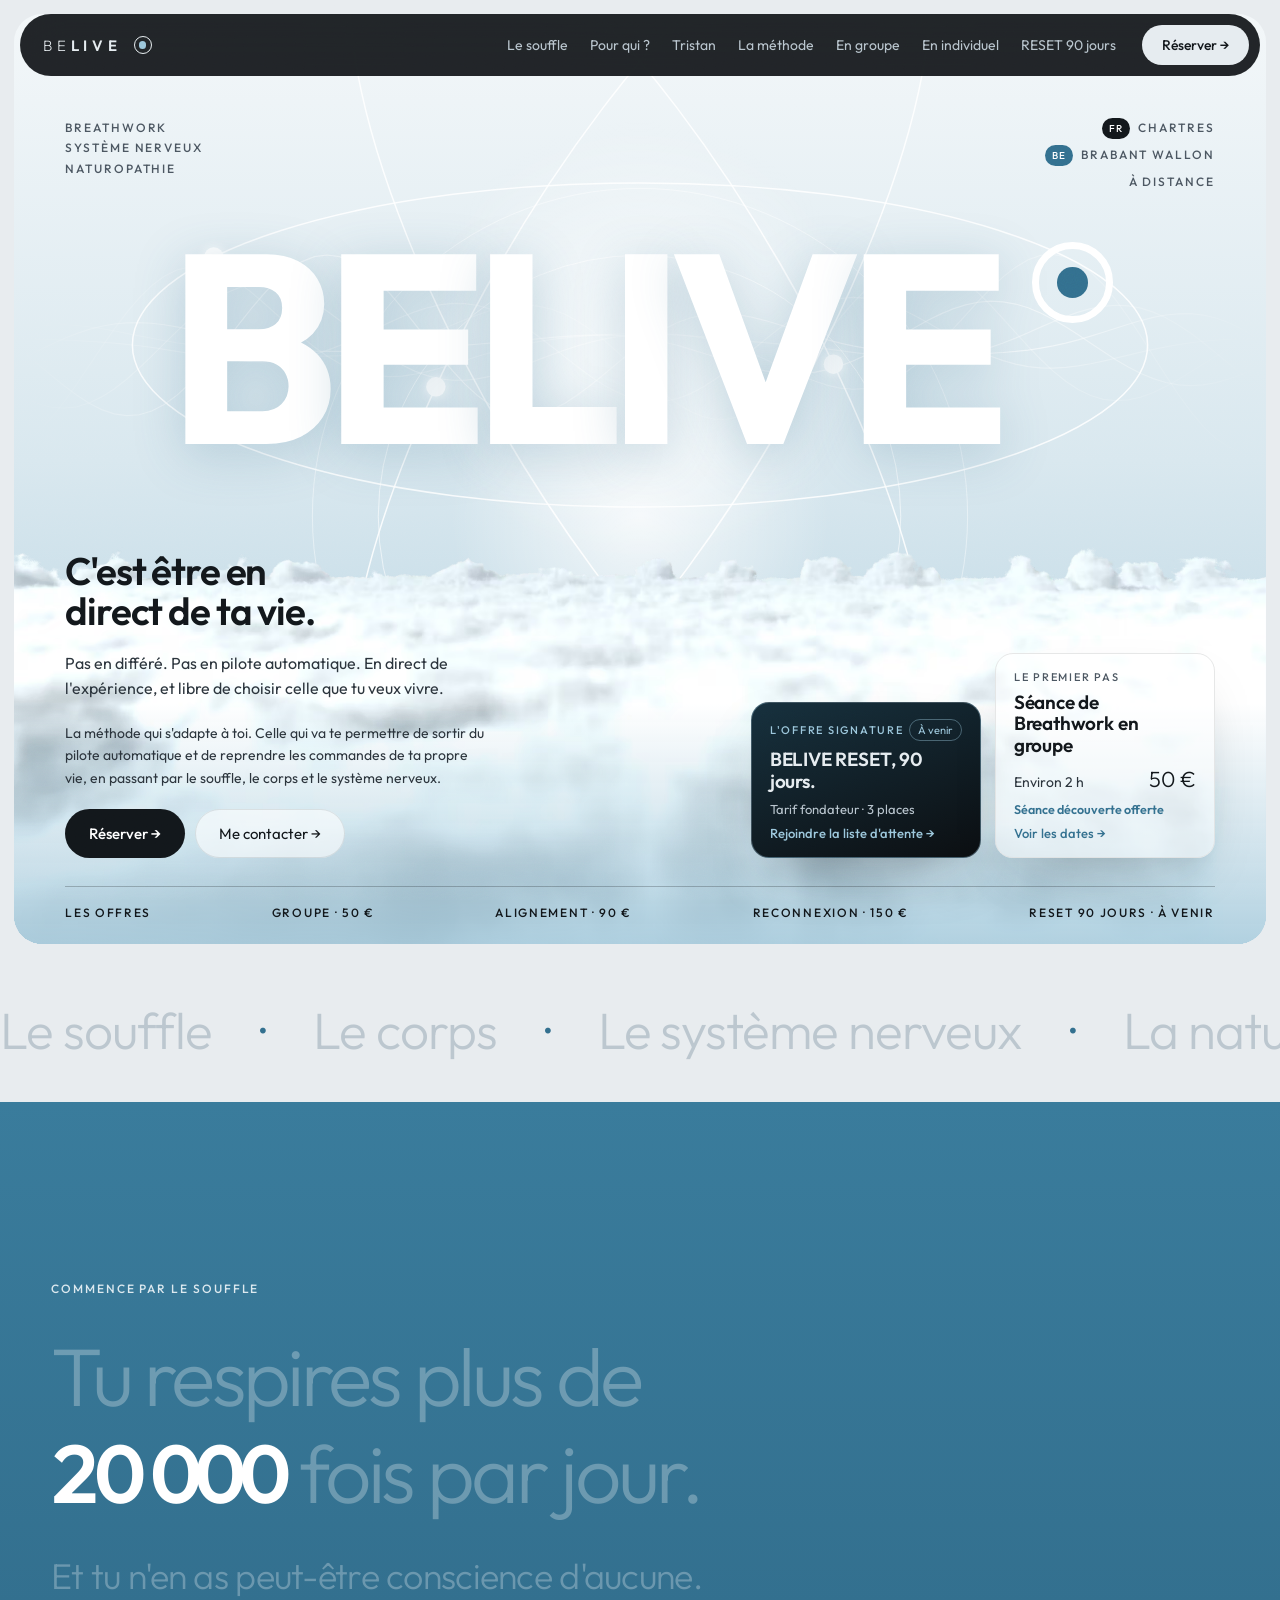
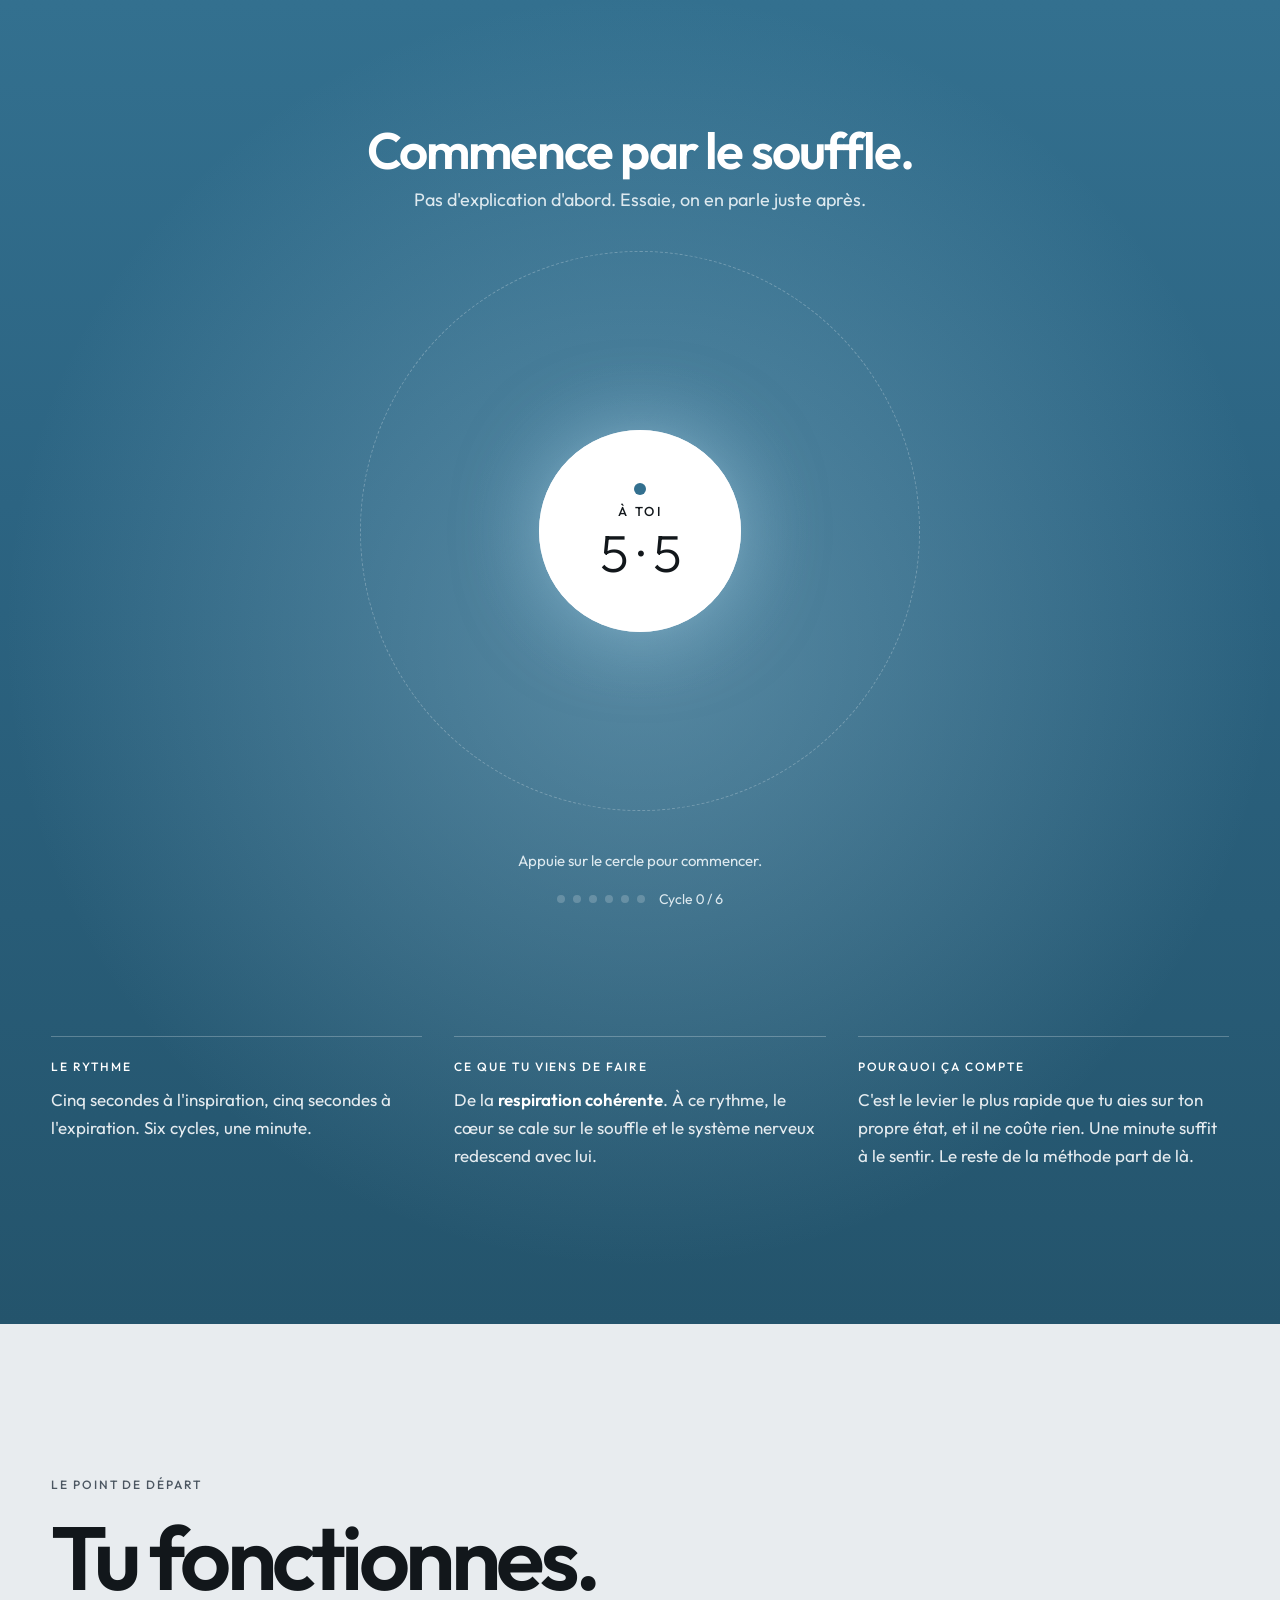
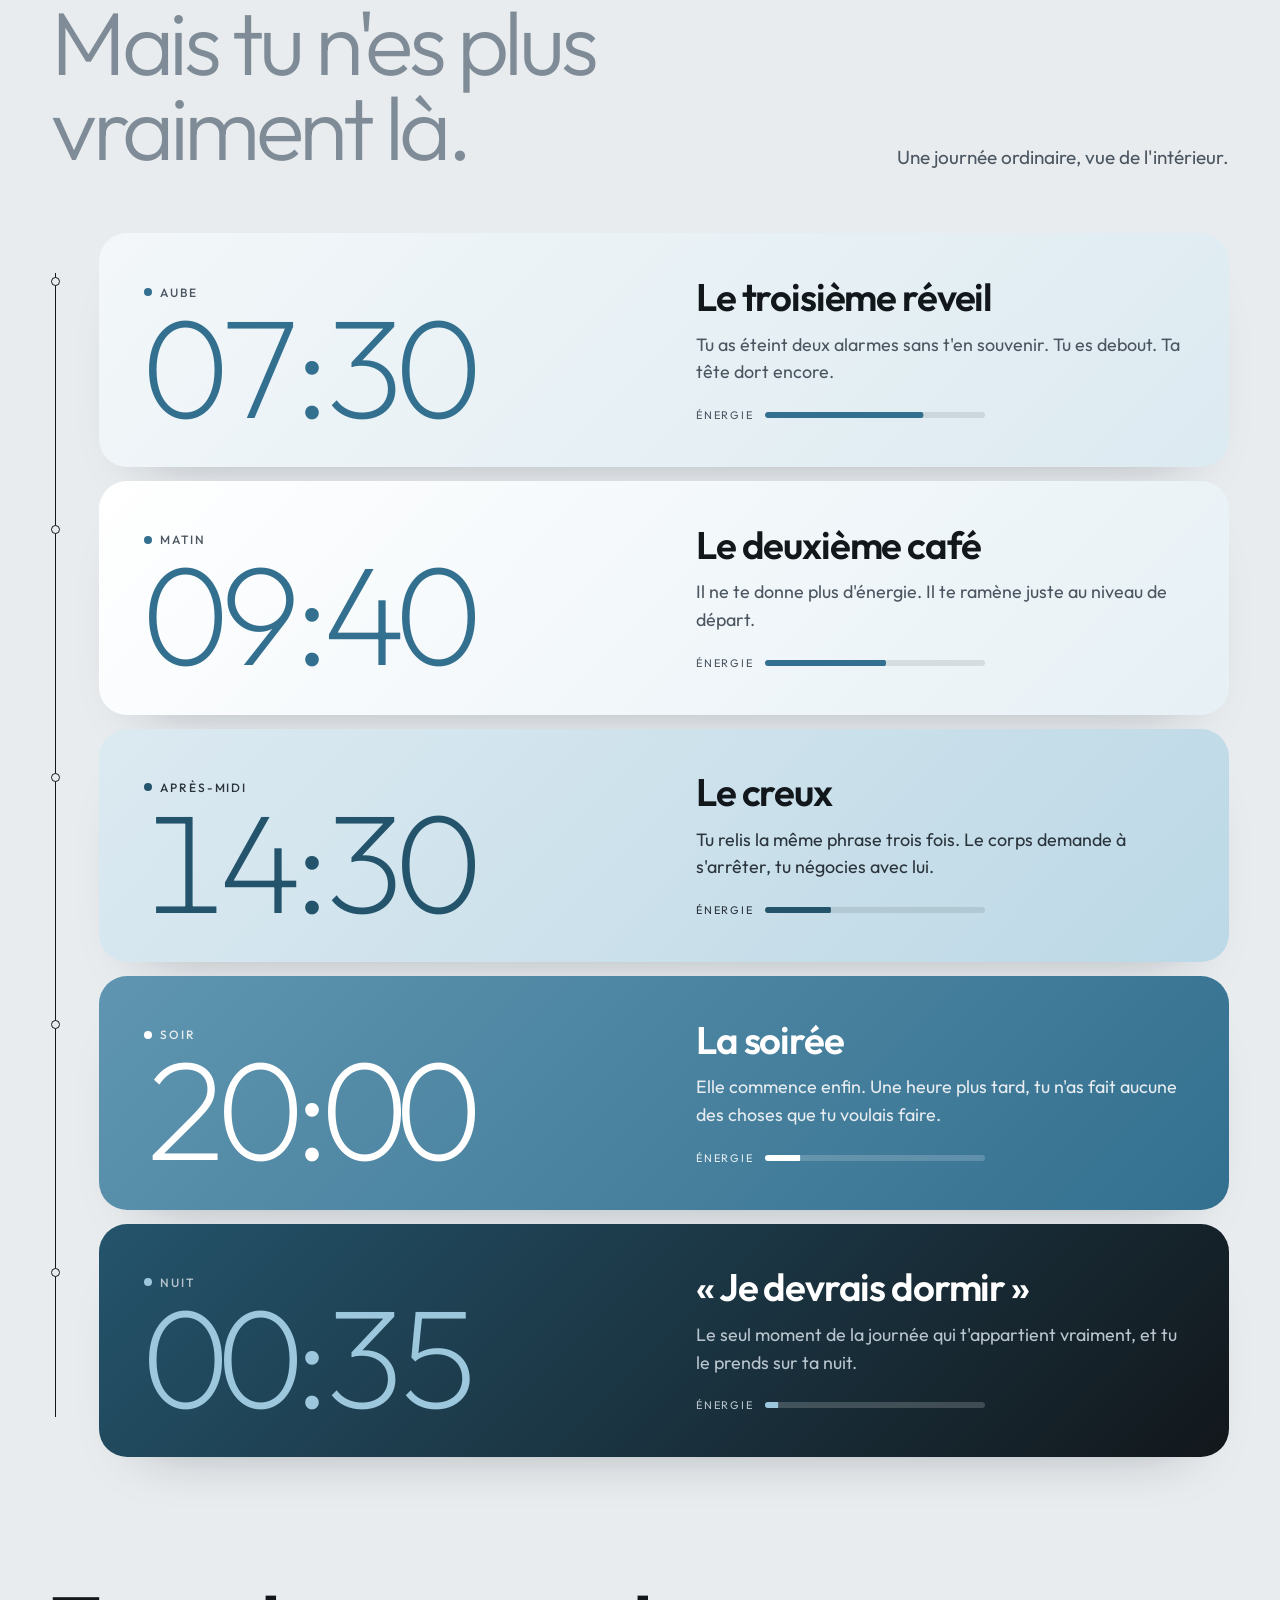
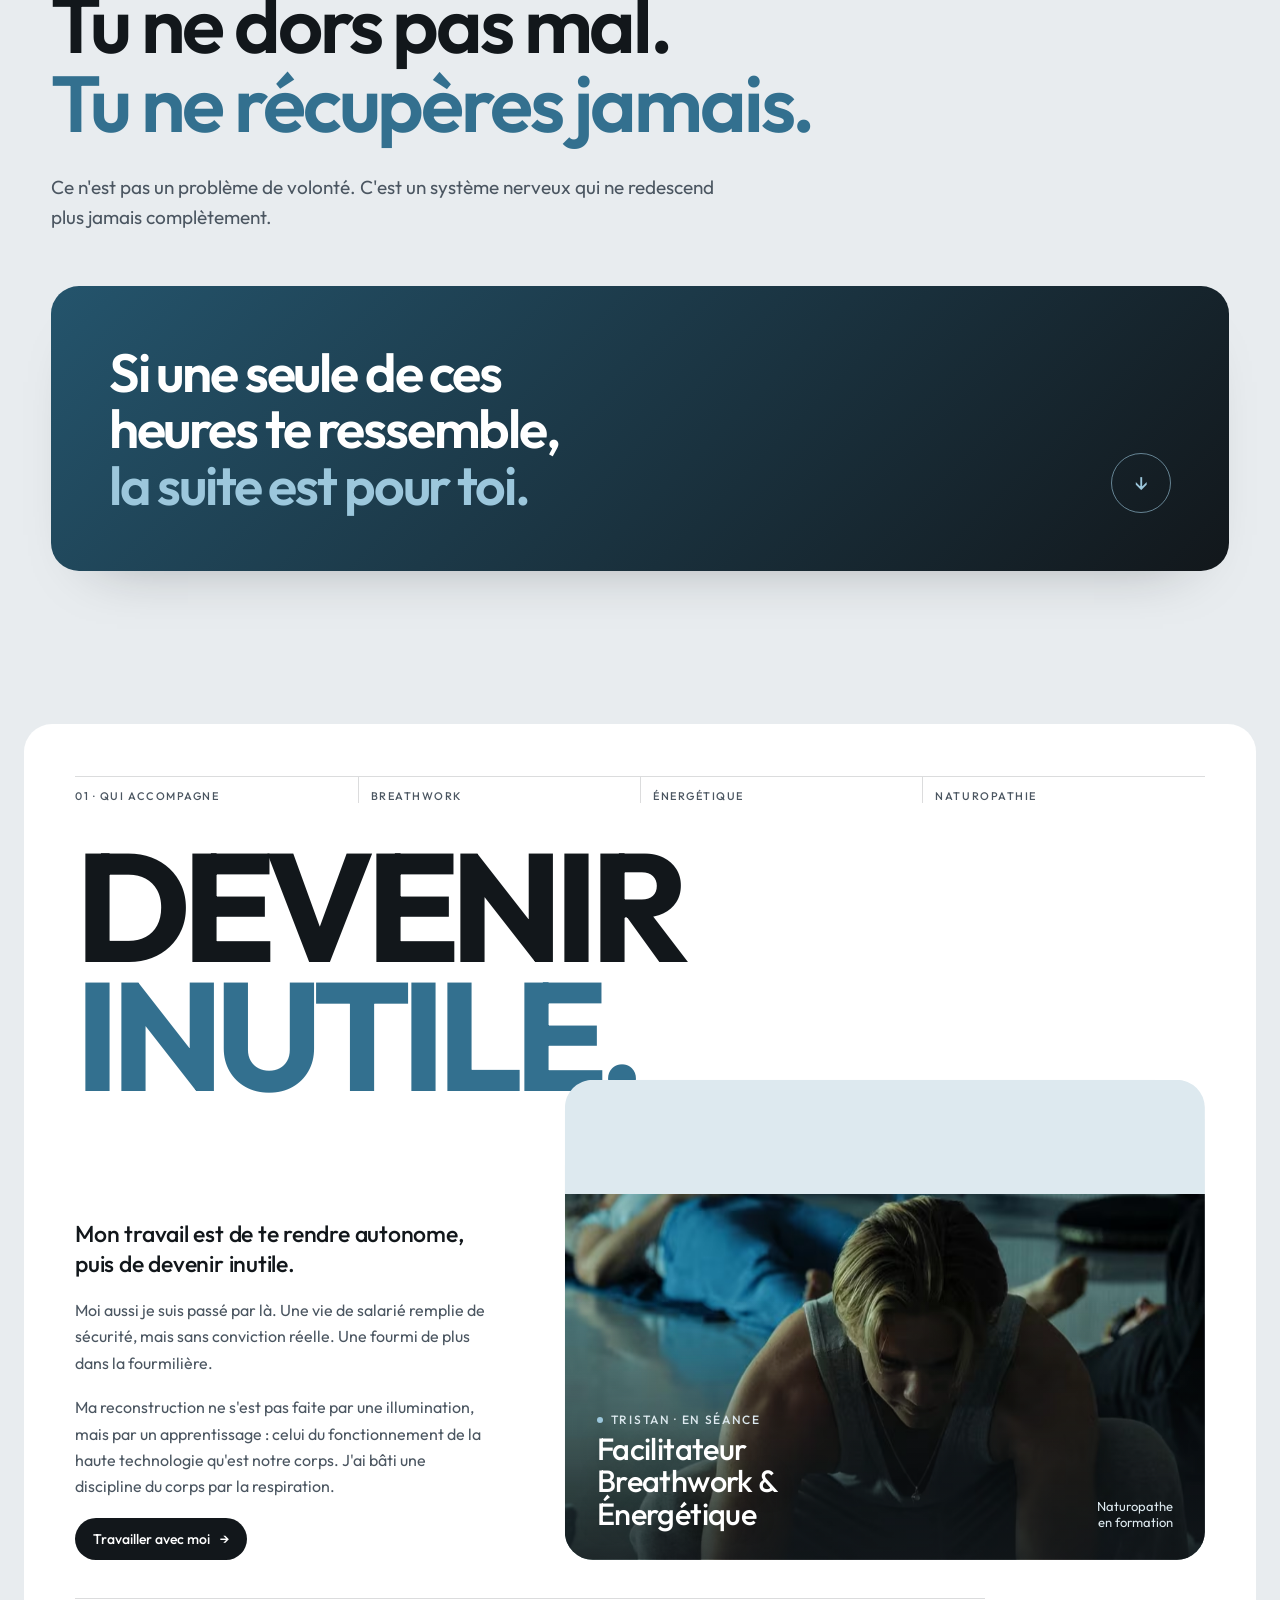
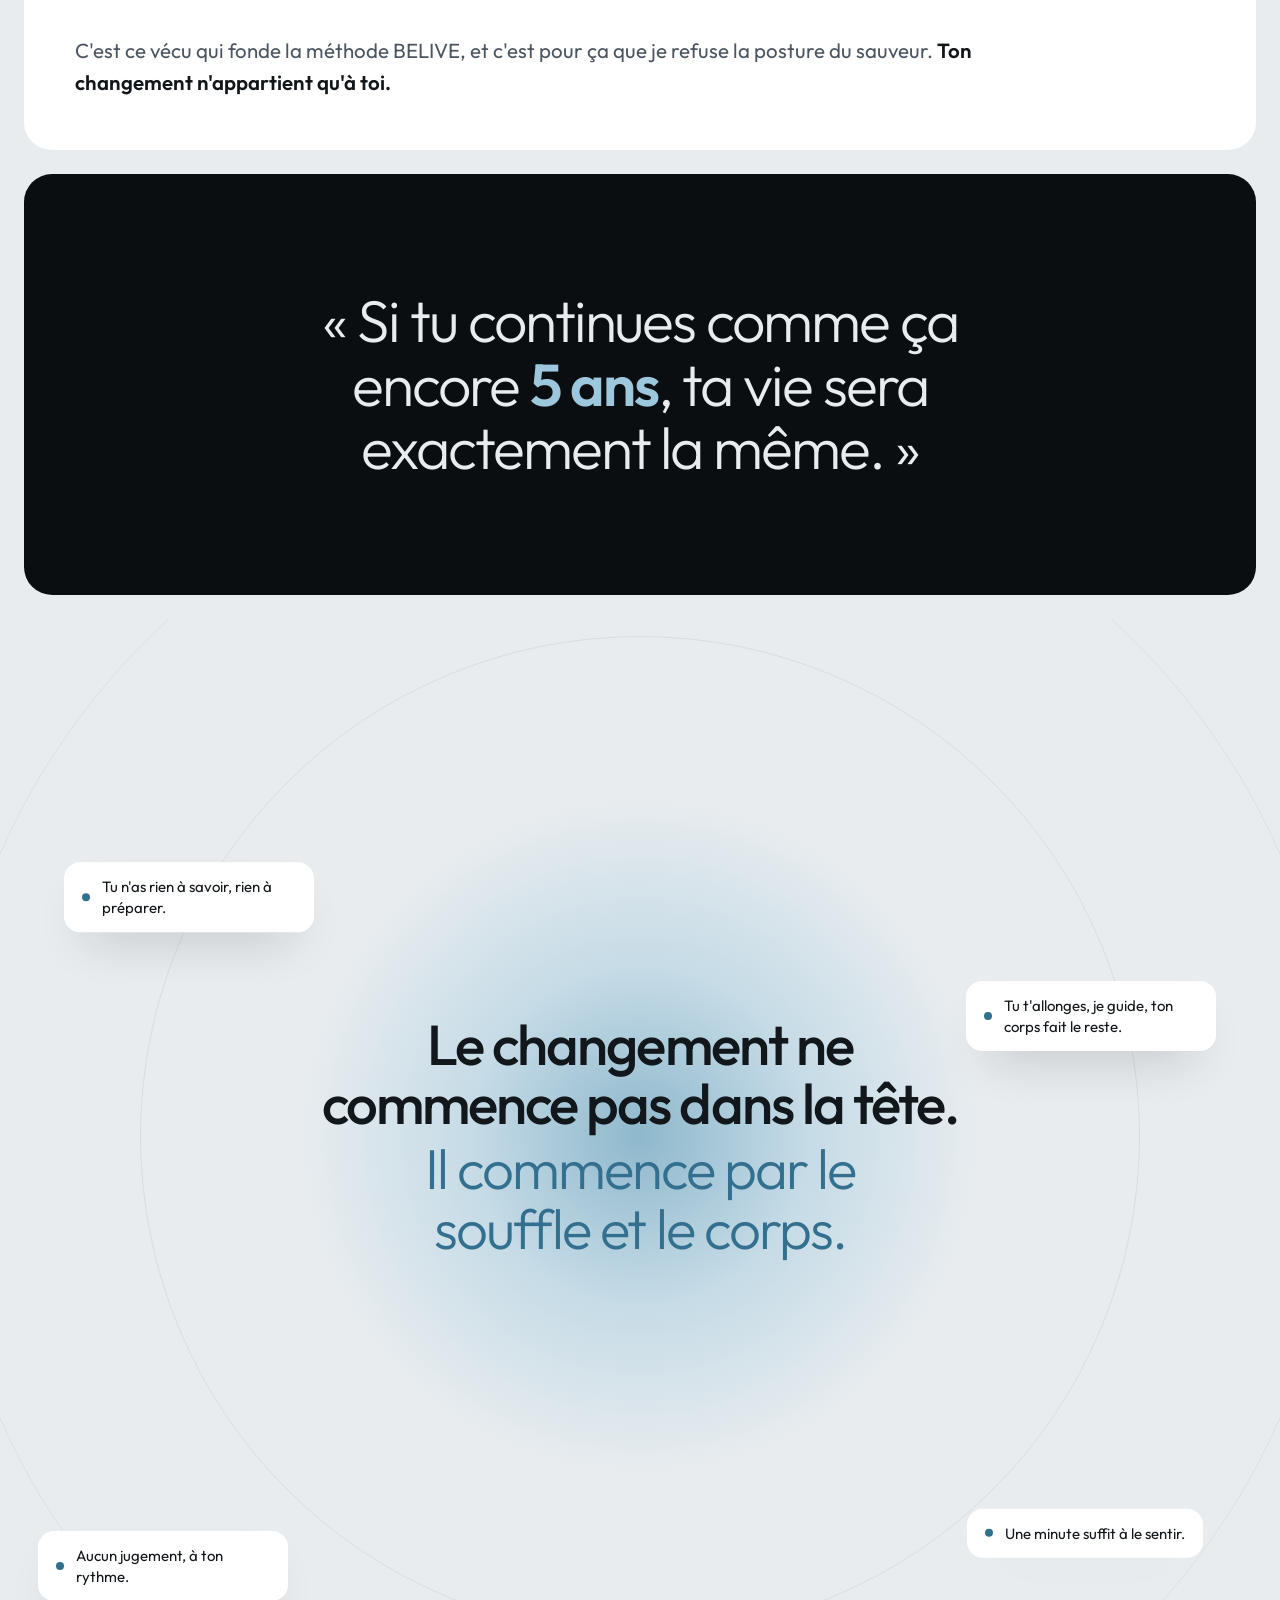
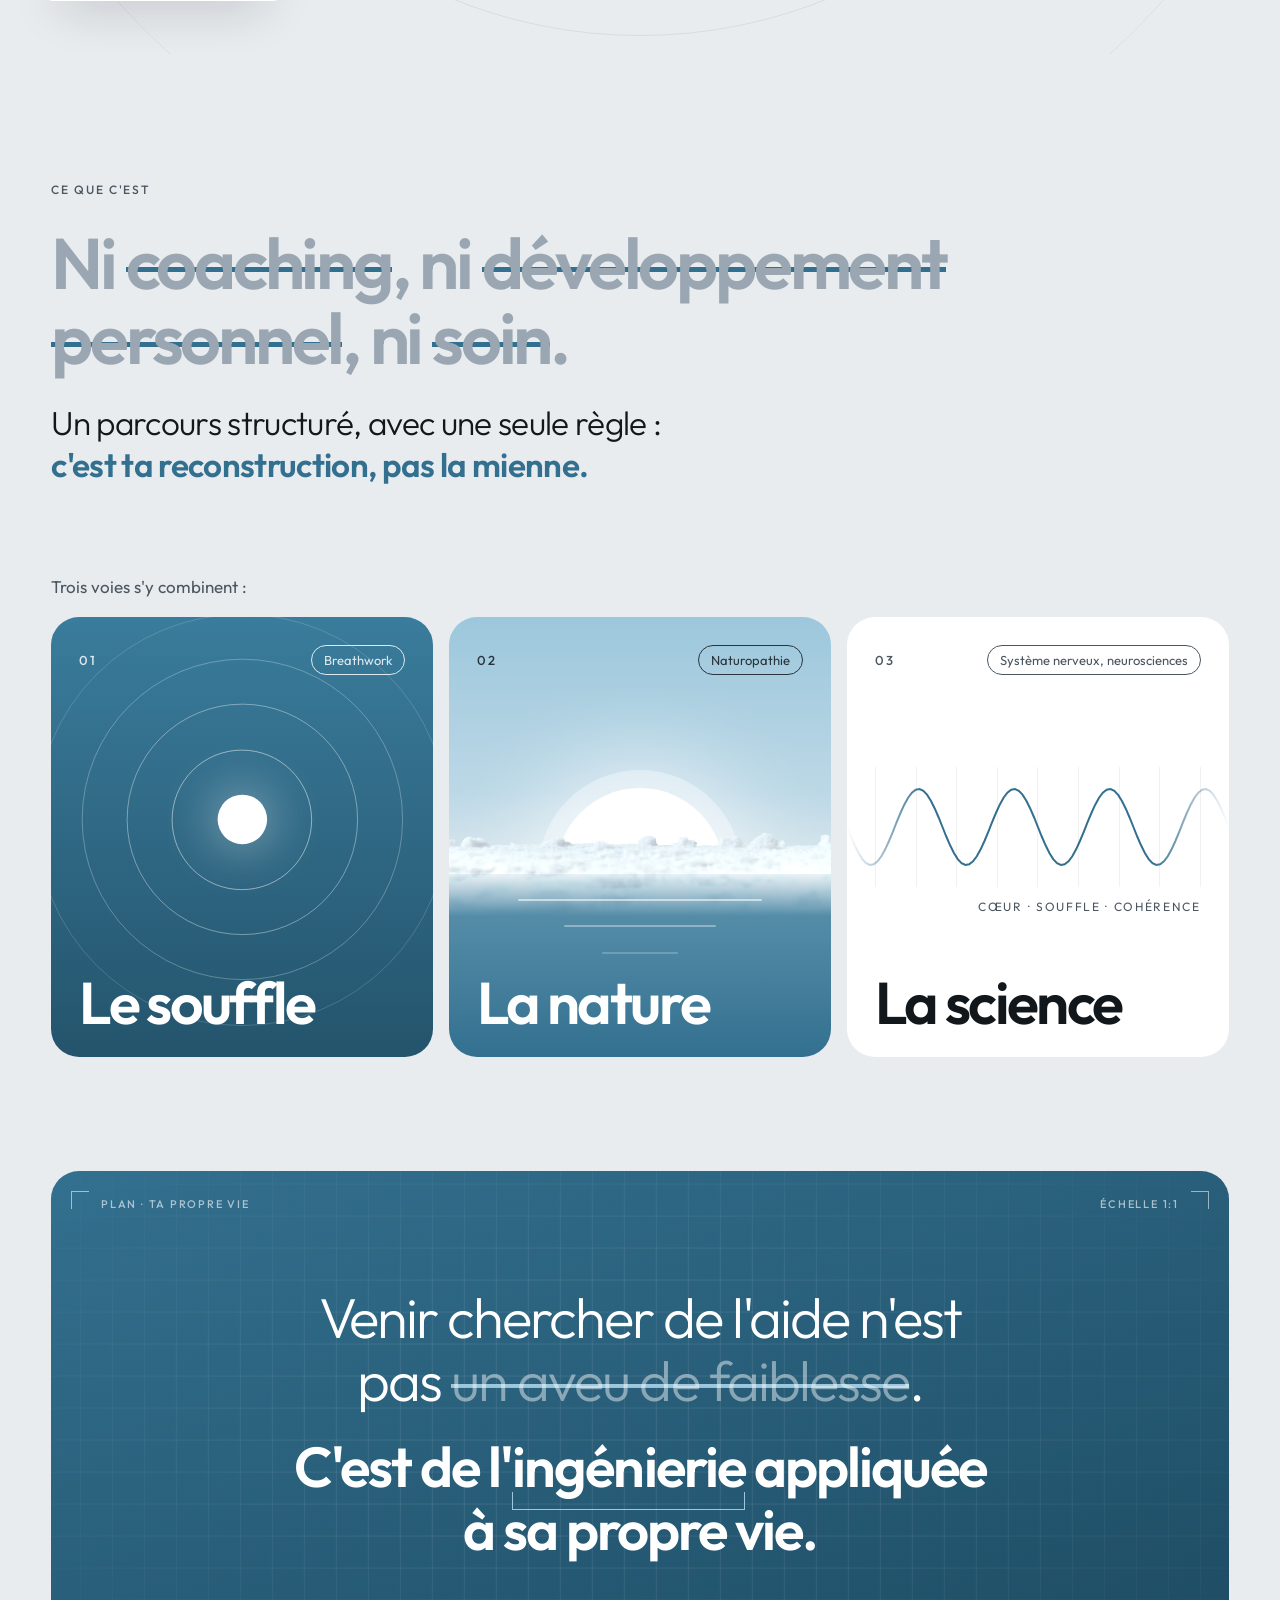
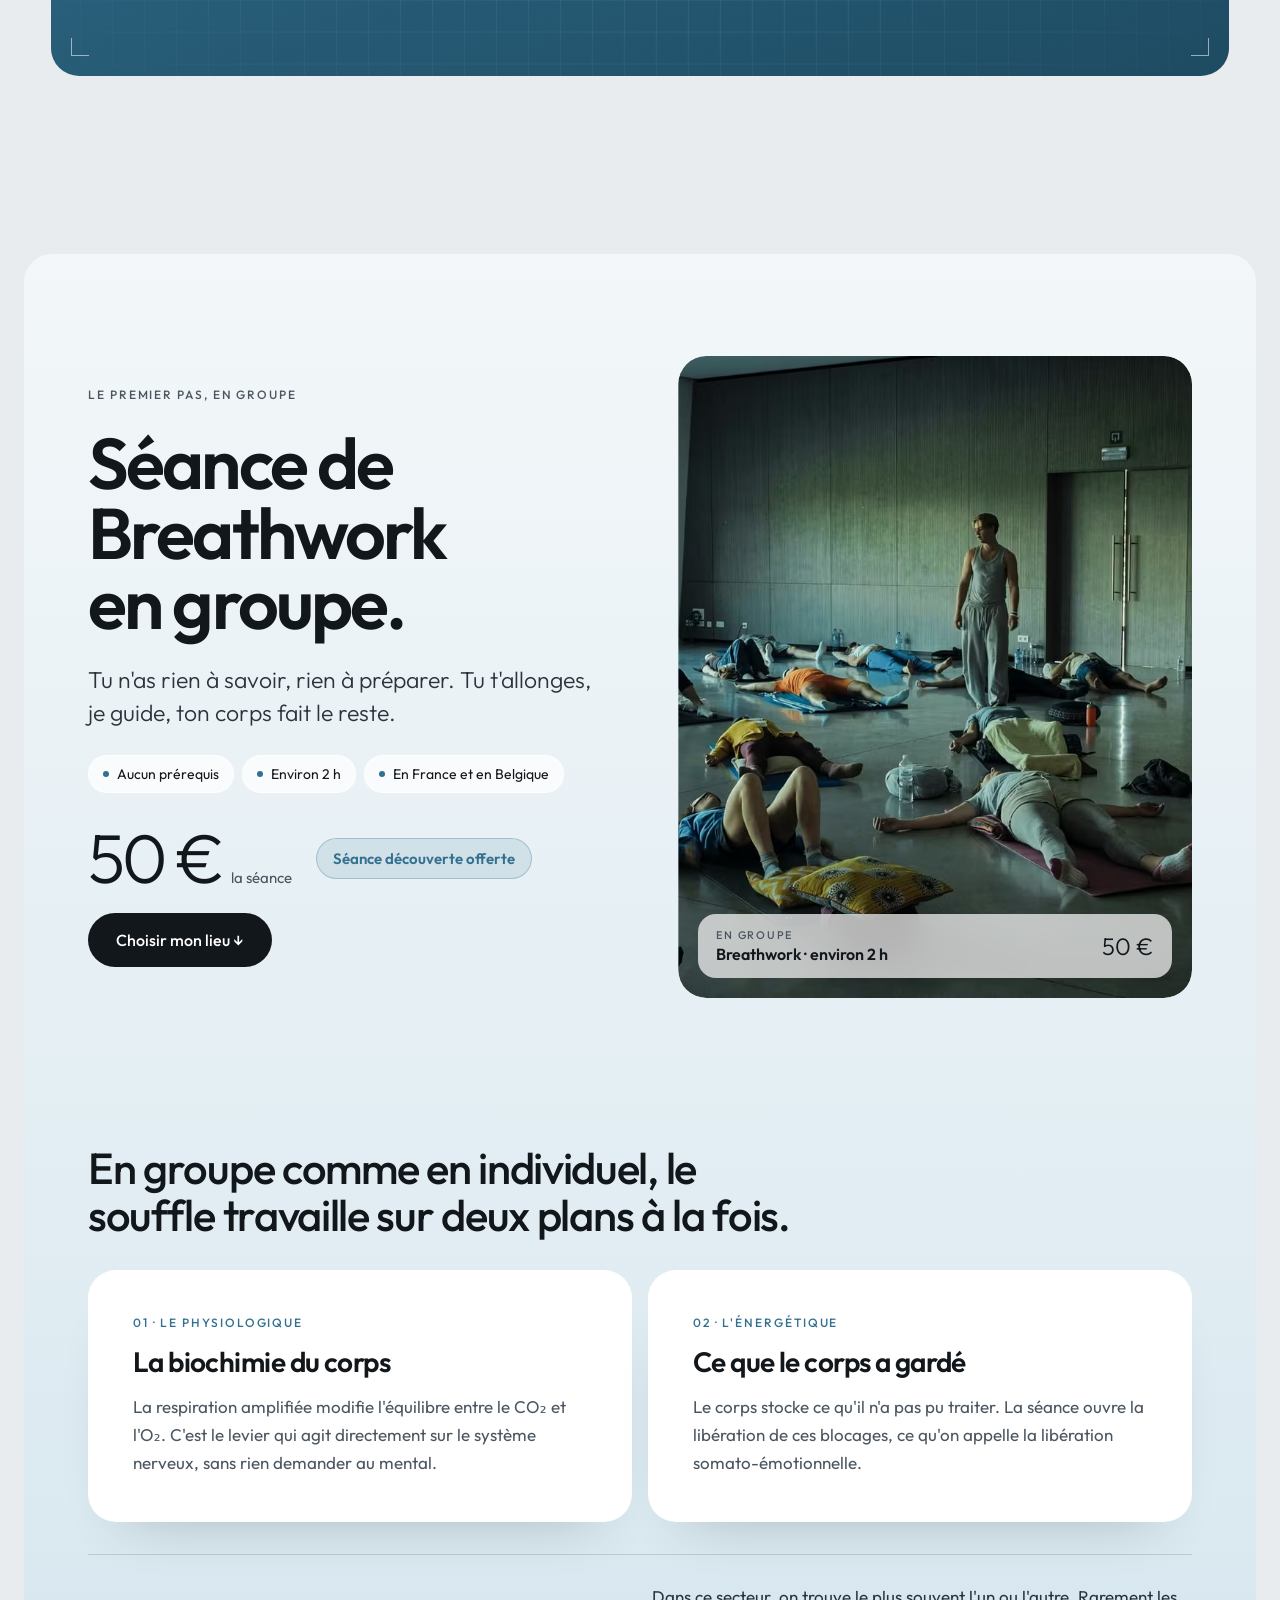
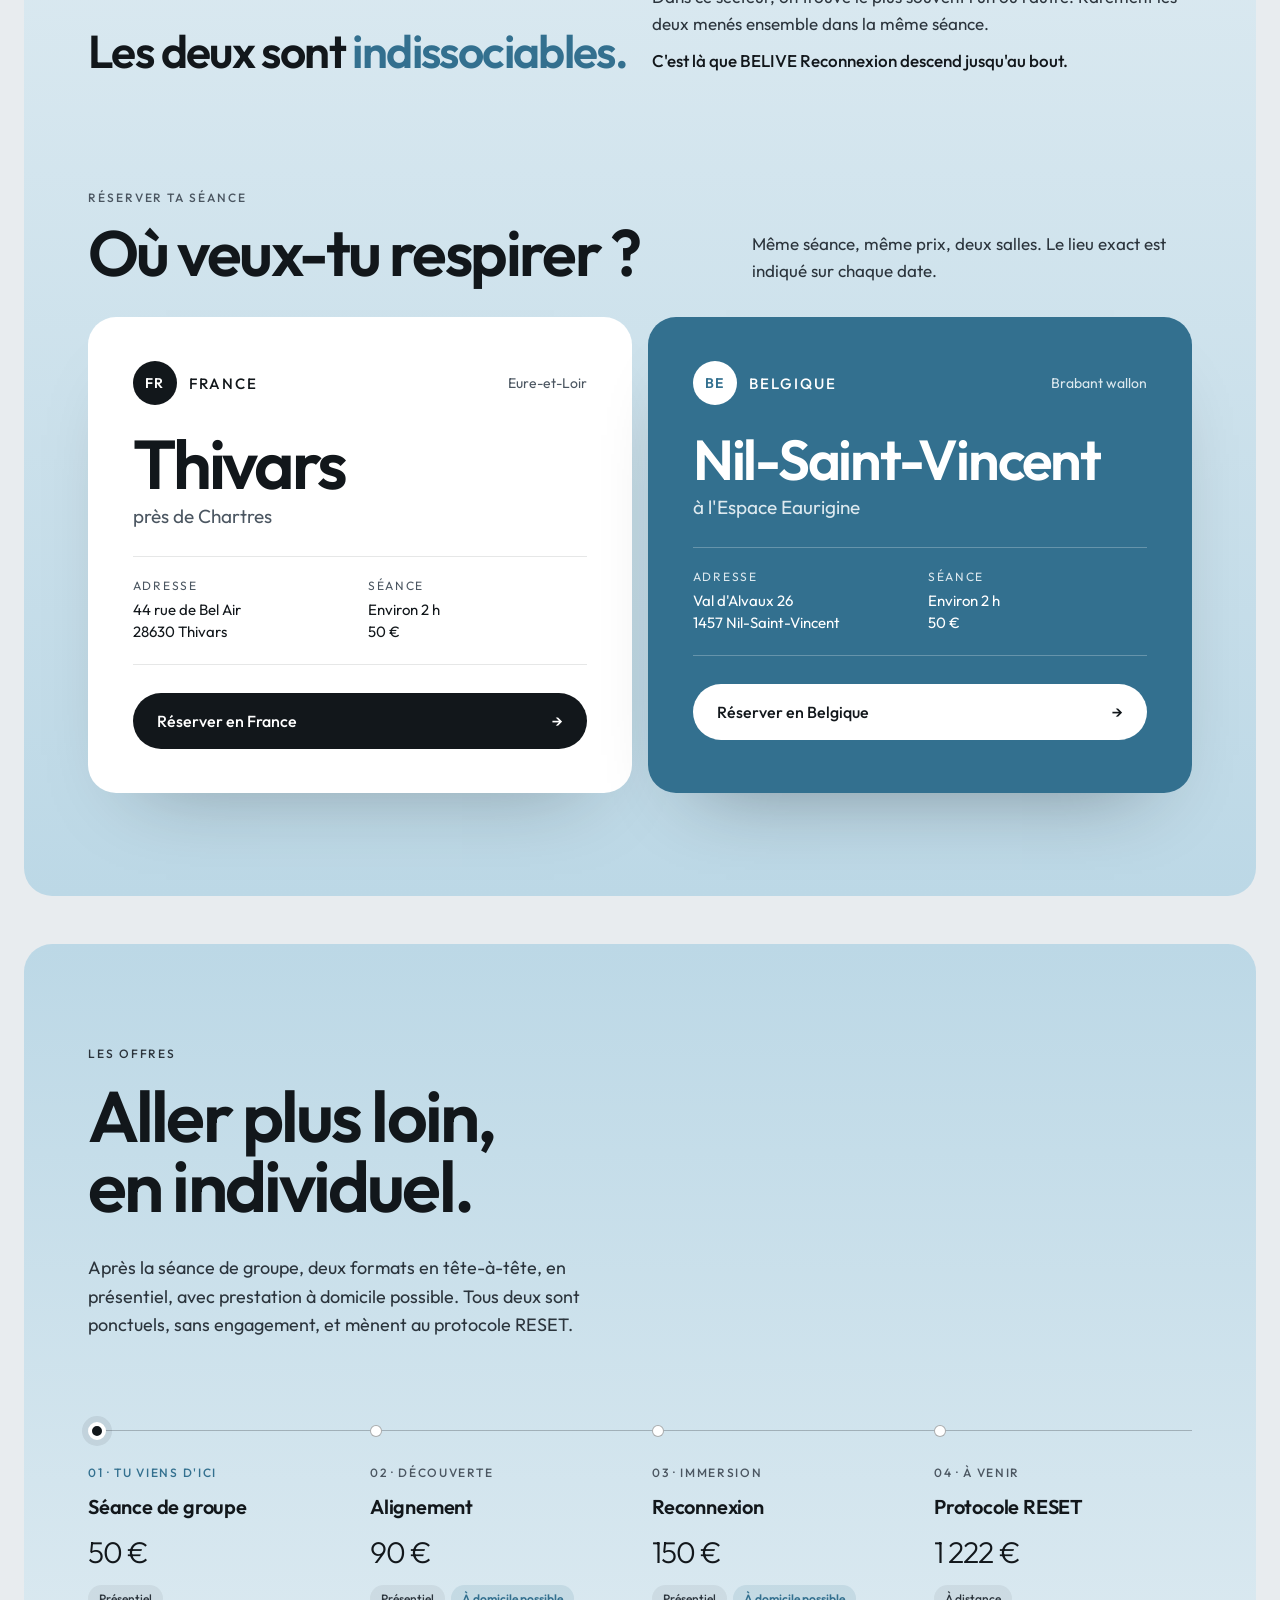
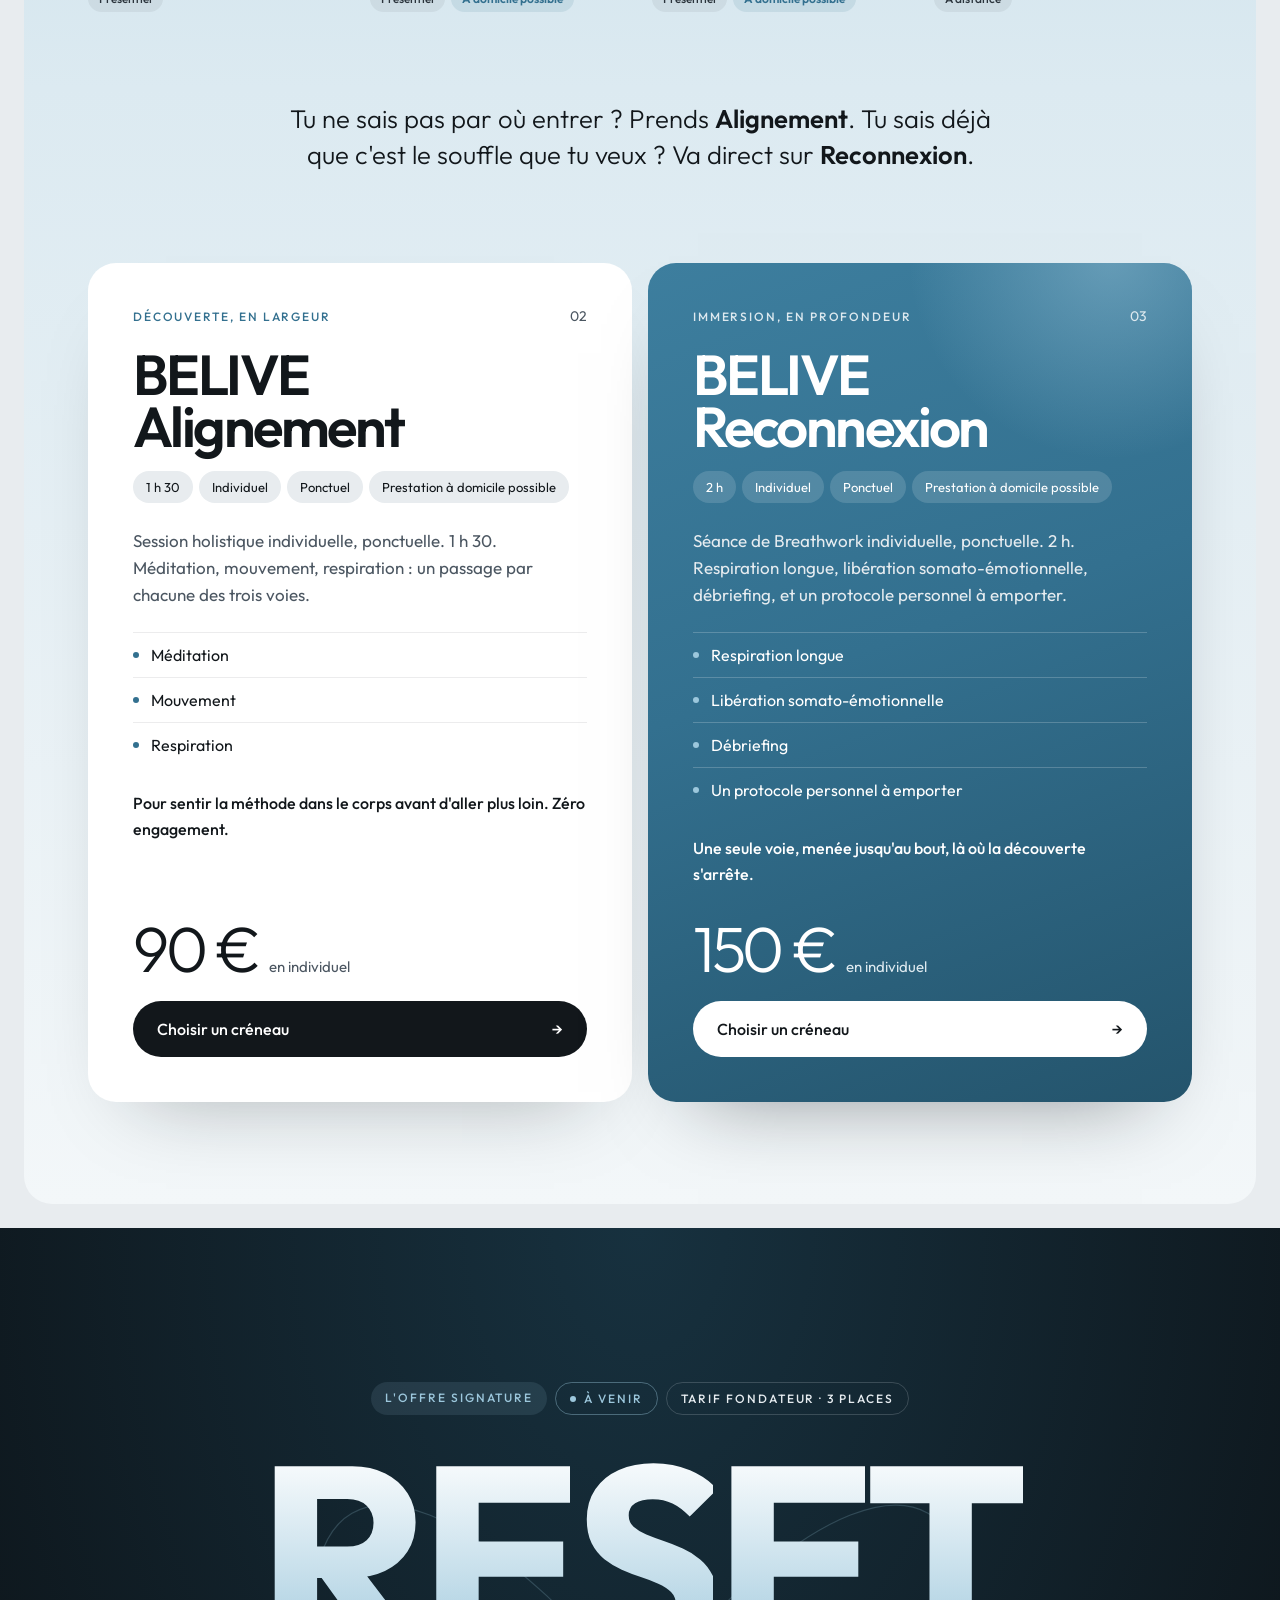
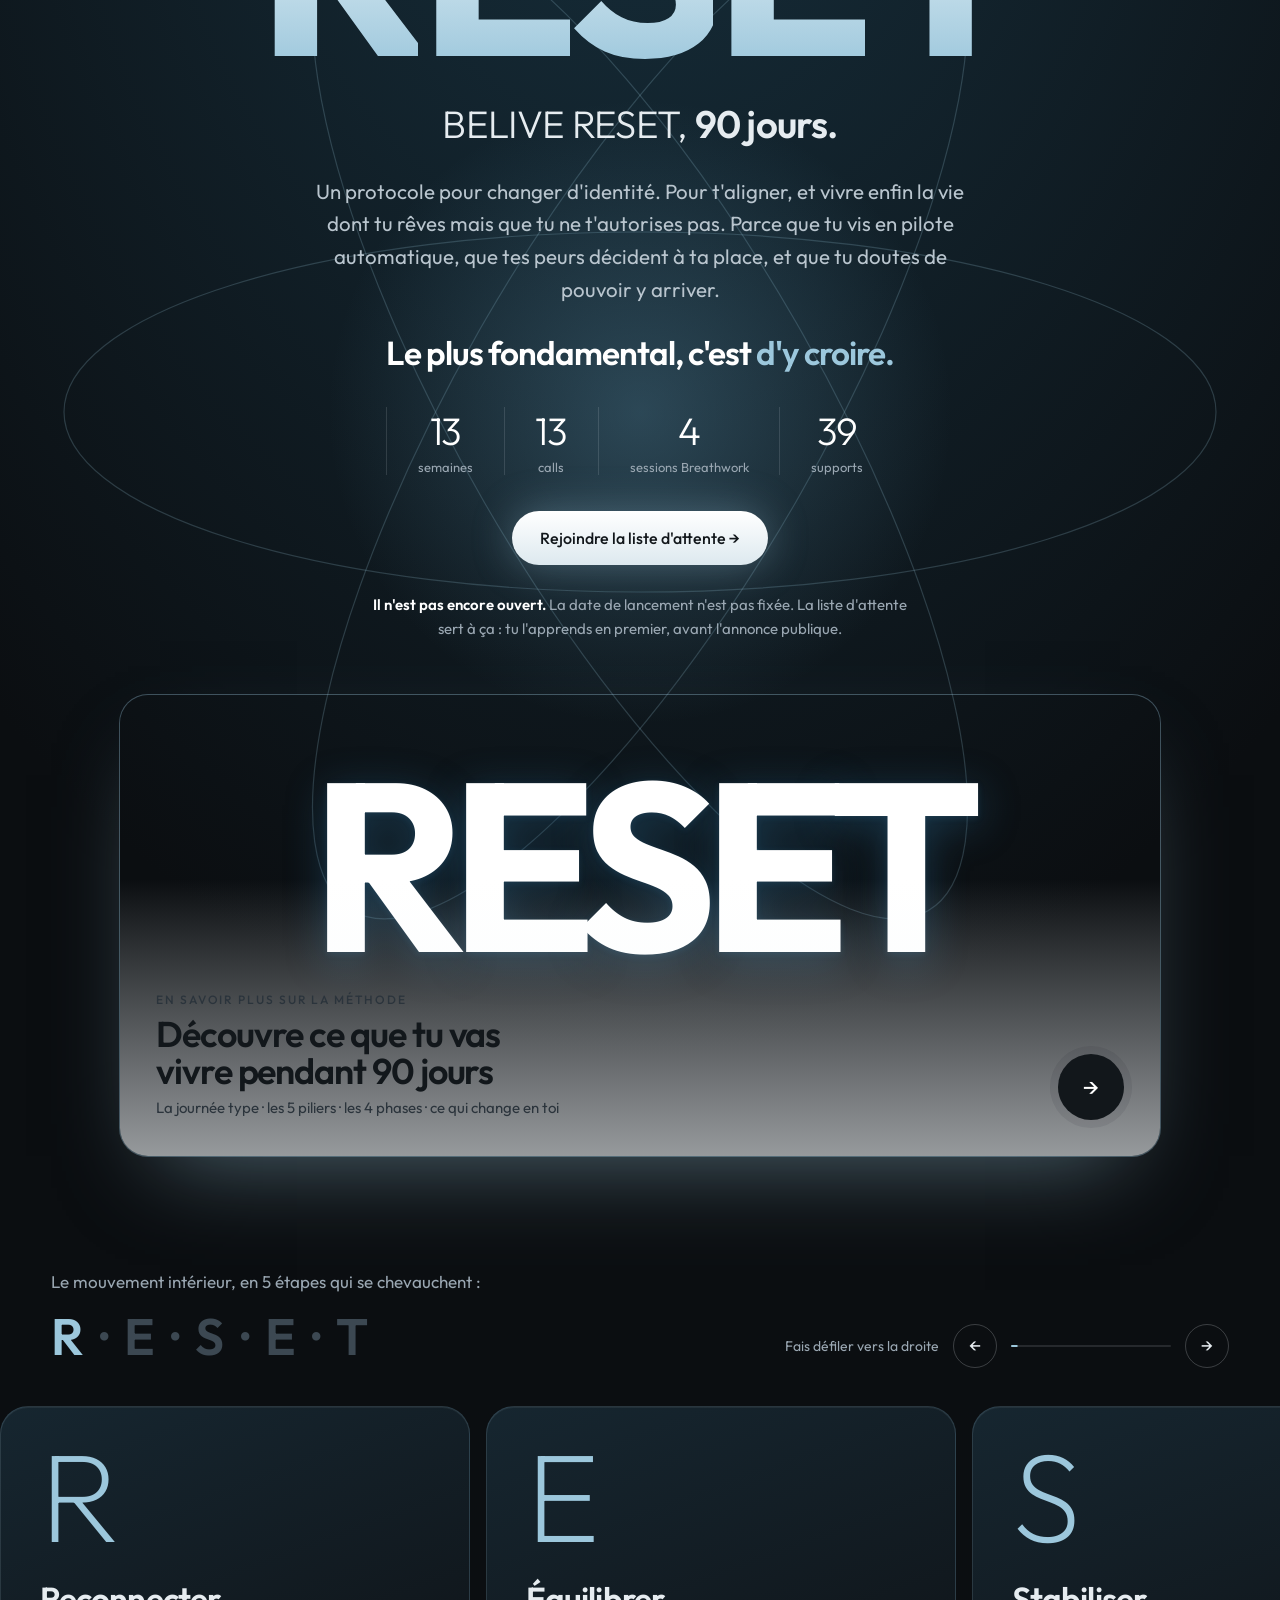
==== commit 79a063b0: "Pose la phrase sur l'aide comme un plan d'ingénieur, barrée au défilement Co-Authored-By: Claude Opu" ====
--- a/index.html
+++ b/index.html
@@ -406,6 +406,27 @@
    d'auteur) : en bas du haut de page et sur l'horizon de « La nature ». Posée
    devant les mots, elle les laisse s'y enfoncer ou en sortir au défilement. */
 .hero__mer{position:absolute;left:0;right:0;bottom:0;height:62%;pointer-events:none;animation:fadeUp 2s .4s both}
+/* ================= Le plan ================= */
+/* La phrase de fin des trois voies, posée comme un plan d'ingénieur : fond bleu
+   quadrillé, repères dans les coins, « un aveu de faiblesse » barré au défilement
+   et un trait de cote sous « ingénierie ». */
+.plan{position:relative;isolation:isolate;overflow:hidden;margin-top:clamp(8px,2vw,24px);border-radius:28px;padding:clamp(72px,9vw,130px) clamp(22px,5vw,72px);background:linear-gradient(160deg,#33708F 0%,#1D4B62 100%);color:#FFFFFF;text-align:center}
+.plan__grille{position:absolute;inset:0;z-index:-1;pointer-events:none;
+  background-image:linear-gradient(rgba(255,255,255,.09) 1px,transparent 1px),linear-gradient(90deg,rgba(255,255,255,.09) 1px,transparent 1px);background-size:32px 32px;background-position:center;
+  -webkit-mask-image:radial-gradient(ellipse 70% 80% at 50% 50%,#000 35%,transparent 100%);mask-image:radial-gradient(ellipse 70% 80% at 50% 50%,#000 35%,transparent 100%)}
+.plan__coin{position:absolute;width:18px;height:18px;border:0 solid rgba(255,255,255,.55)}
+.plan__coin--hg{left:20px;top:20px;border-width:1px 0 0 1px}
+.plan__coin--hd{right:20px;top:20px;border-width:1px 1px 0 0}
+.plan__coin--bg{left:20px;bottom:20px;border-width:0 0 1px 1px}
+.plan__coin--bd{right:20px;bottom:20px;border-width:0 1px 1px 0}
+.plan__note{position:absolute;top:26px;font-size:11px;font-weight:500;letter-spacing:.16em;text-transform:uppercase;color:rgba(255,255,255,.6)}
+.plan__note--g{left:50px}
+.plan__note--d{right:50px}
+.plan__phrase{margin:0 auto;max-width:22ch;font-size:clamp(30px,4.4vw,66px);font-weight:300;line-height:1.12;letter-spacing:-.035em;text-wrap:balance}
+.plan__chute{display:block;margin-top:.4em;font-weight:600}
+.plan__cote{position:relative;white-space:nowrap}
+.plan__cote::after{content:"";position:absolute;left:0;right:0;bottom:-.14em;height:.3em;border:solid #9CC7DC;border-width:0 1.5px 1.5px}
+@media (max-width:560px){.plan__note{top:24px;font-size:9.5px;letter-spacing:.12em}.plan__note--g{left:44px}.plan__note--d{right:44px}}
 .hero__mer img,.nature__mer img{display:block;width:100%;height:100%;max-width:none;object-fit:cover;object-position:50% 100%}
 .nature__mer{position:absolute;left:-30%;right:-30%;top:41%;height:27%;pointer-events:none;-webkit-mask-image:linear-gradient(#000 60%,transparent);mask-image:linear-gradient(#000 60%,transparent)}
 .nature__mer img{object-position:50% 34%}
@@ -891,7 +912,12 @@
 </div>
 </div>
 </div>
-<p data-reveal style="margin:clamp(24px,4vw,56px) 0 0;font-size:clamp(30px,4.2vw,64px);font-weight:300;line-height:1.08;letter-spacing:-.035em;color:#12171B;max-width:20ch;text-wrap:balance">Venir chercher de l'aide n'est pas un aveu de faiblesse. <span style="font-weight:600;color:#33708F">C'est de l'ingénierie appliquée à sa propre vie.</span></p>
+<div data-reveal class="plan">
+<span class="plan__grille" aria-hidden="true"></span>
+<span class="plan__coin plan__coin--hg" aria-hidden="true"></span><span class="plan__coin plan__coin--hd" aria-hidden="true"></span><span class="plan__coin plan__coin--bg" aria-hidden="true"></span><span class="plan__coin plan__coin--bd" aria-hidden="true"></span>
+<span class="plan__note plan__note--g" aria-hidden="true">Plan · ta propre vie</span><span class="plan__note plan__note--d" aria-hidden="true">Échelle 1:1</span>
+<p class="plan__phrase">Venir chercher de l'aide n'est pas <span data-strike data-before="#FFFFFF" data-after="rgba(255,255,255,.45)" style="white-space:nowrap;color:#FFFFFF;transition:color .4s;background:linear-gradient(#9CC7DC,#9CC7DC) no-repeat 0 58%/calc(var(--p,0)*100%) max(3px,.07em)">un aveu de faiblesse</span>. <span class="plan__chute">C'est de l'<span class="plan__cote">ingénierie</span> appliquée à sa propre vie.</span></p>
+</div>
 </div>
 </section>
 
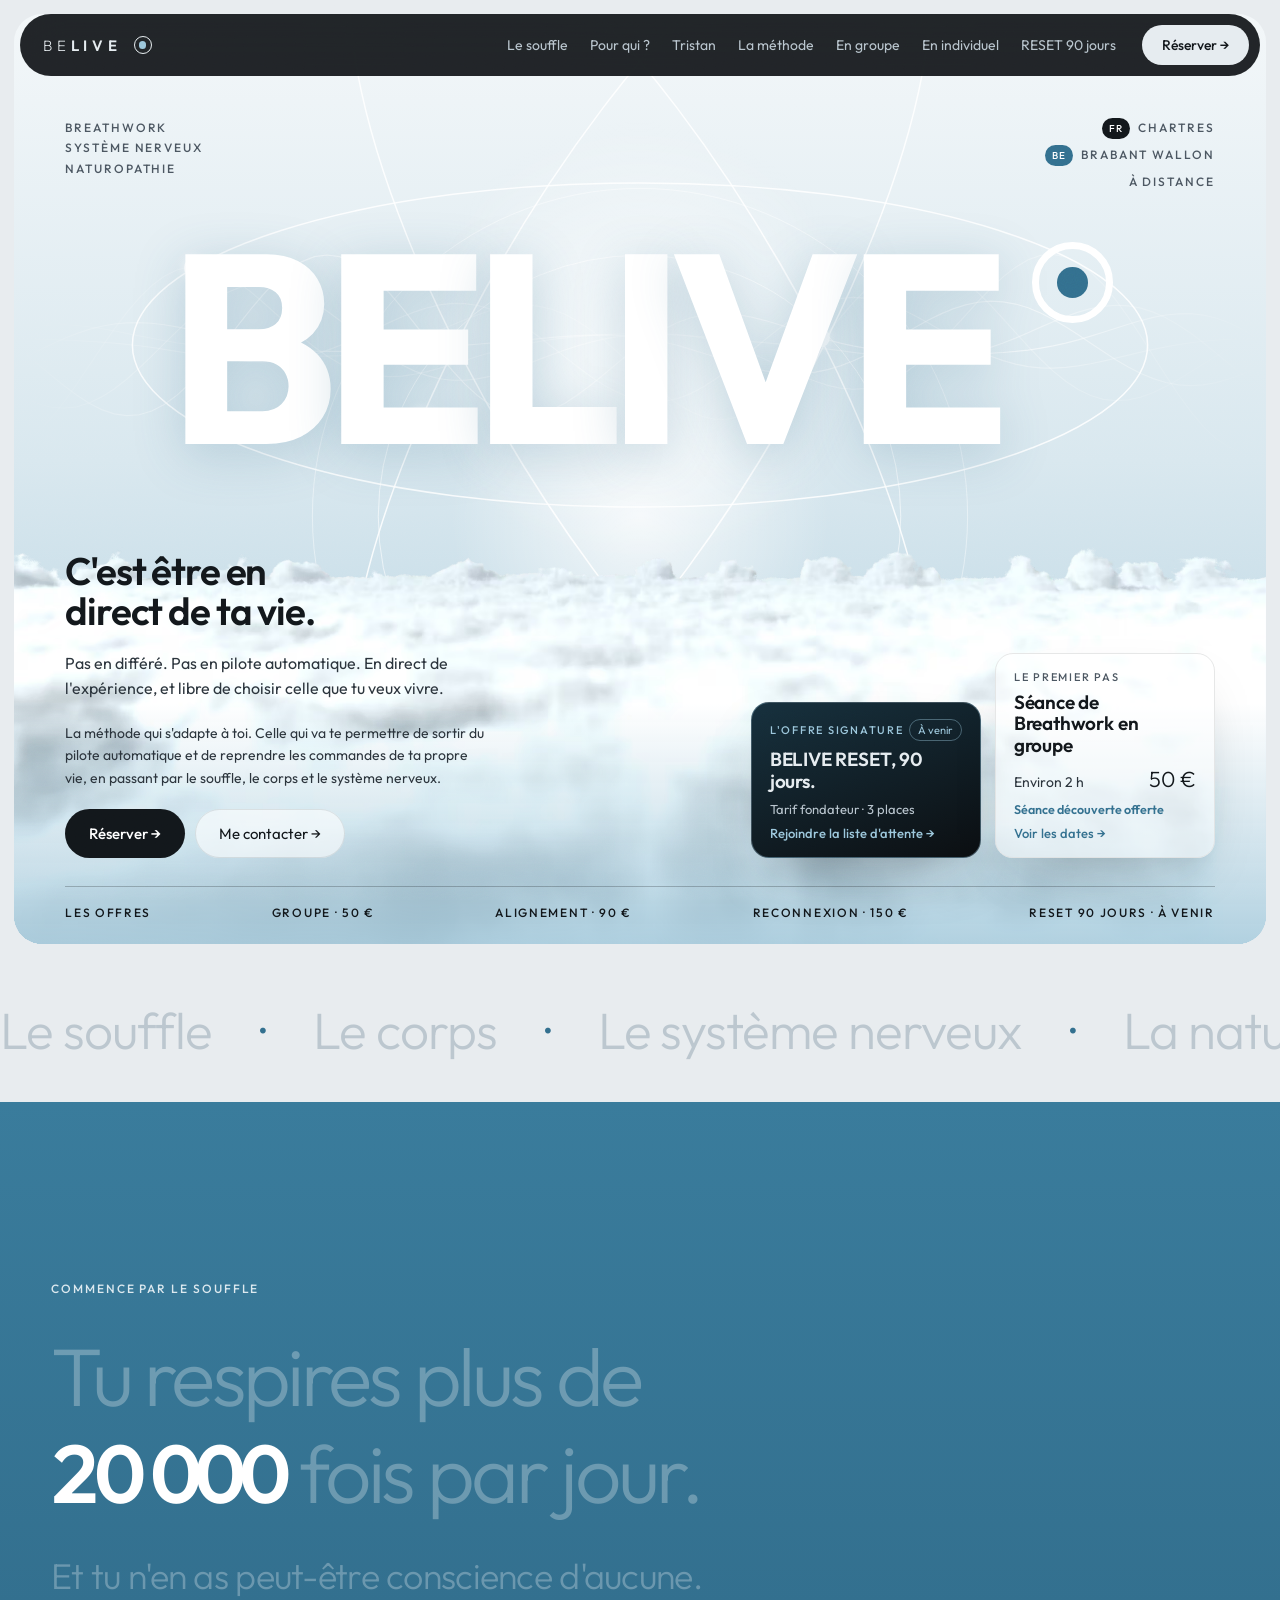
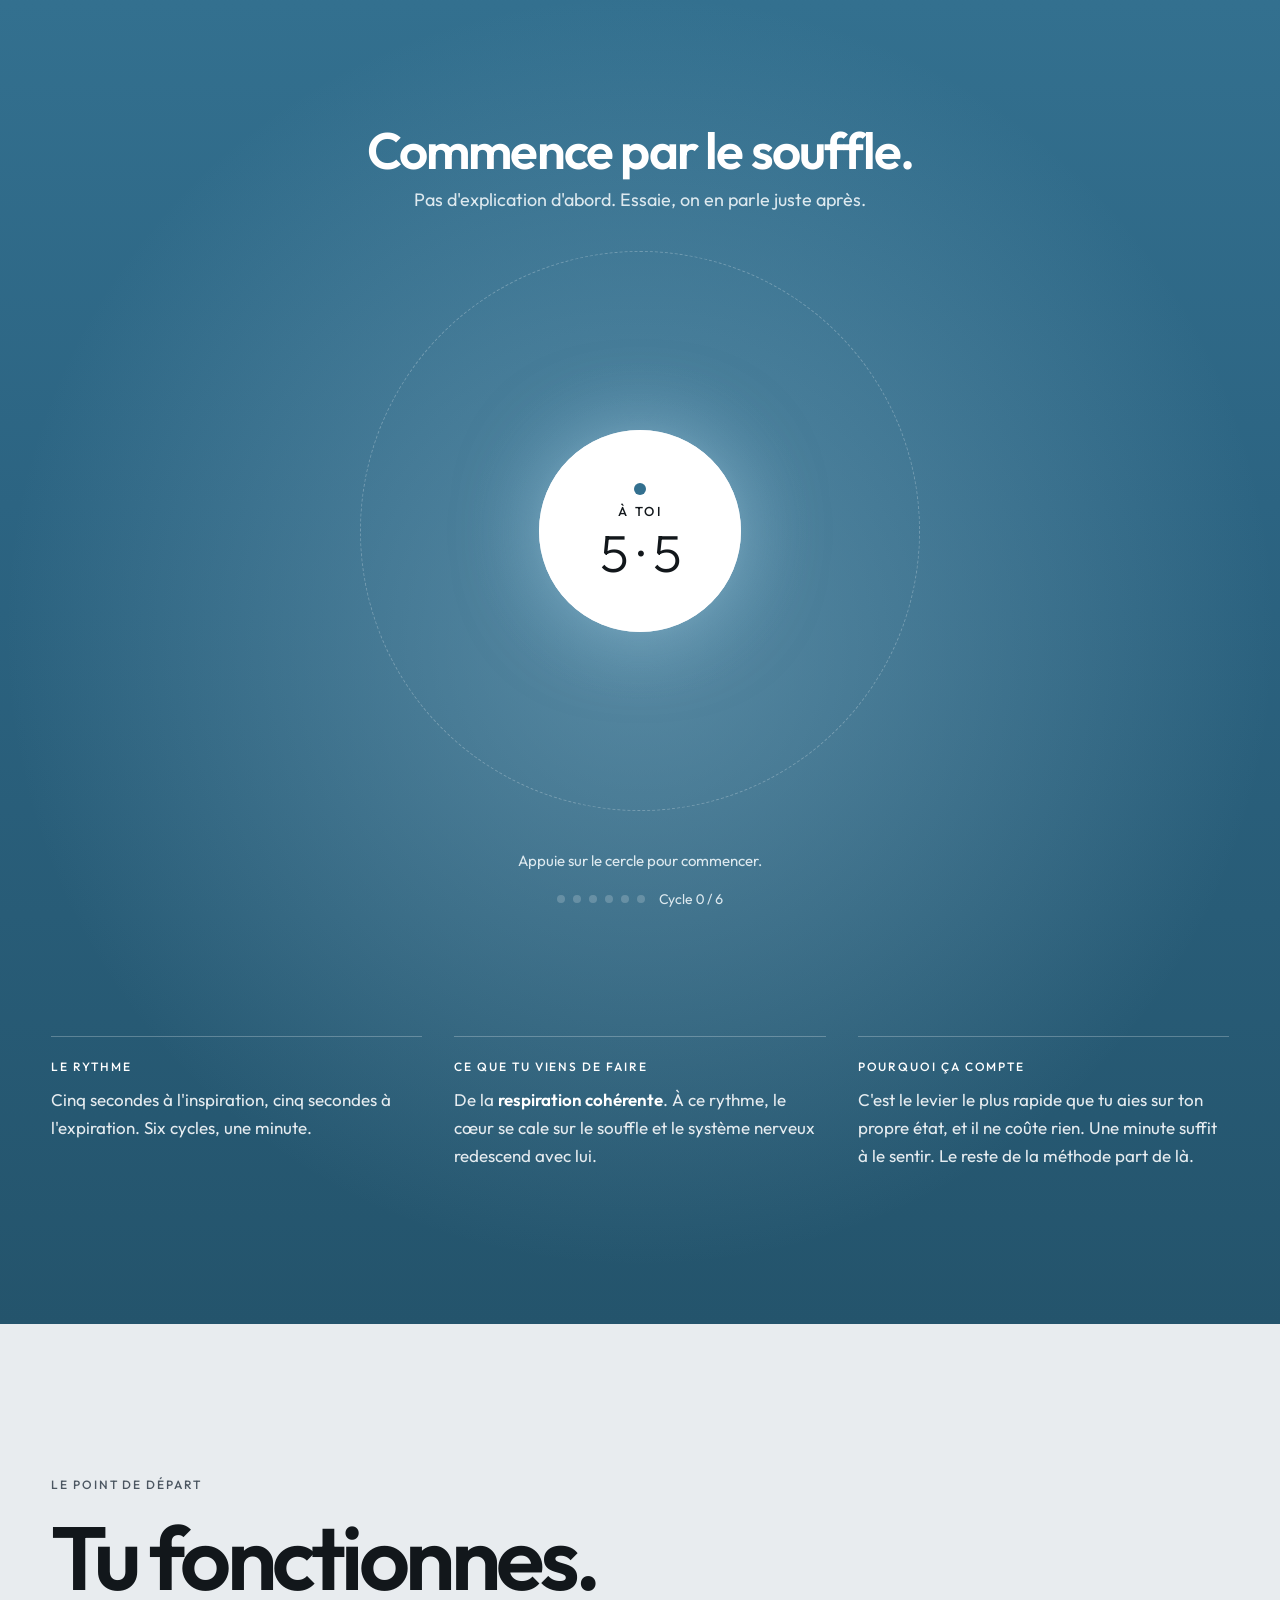
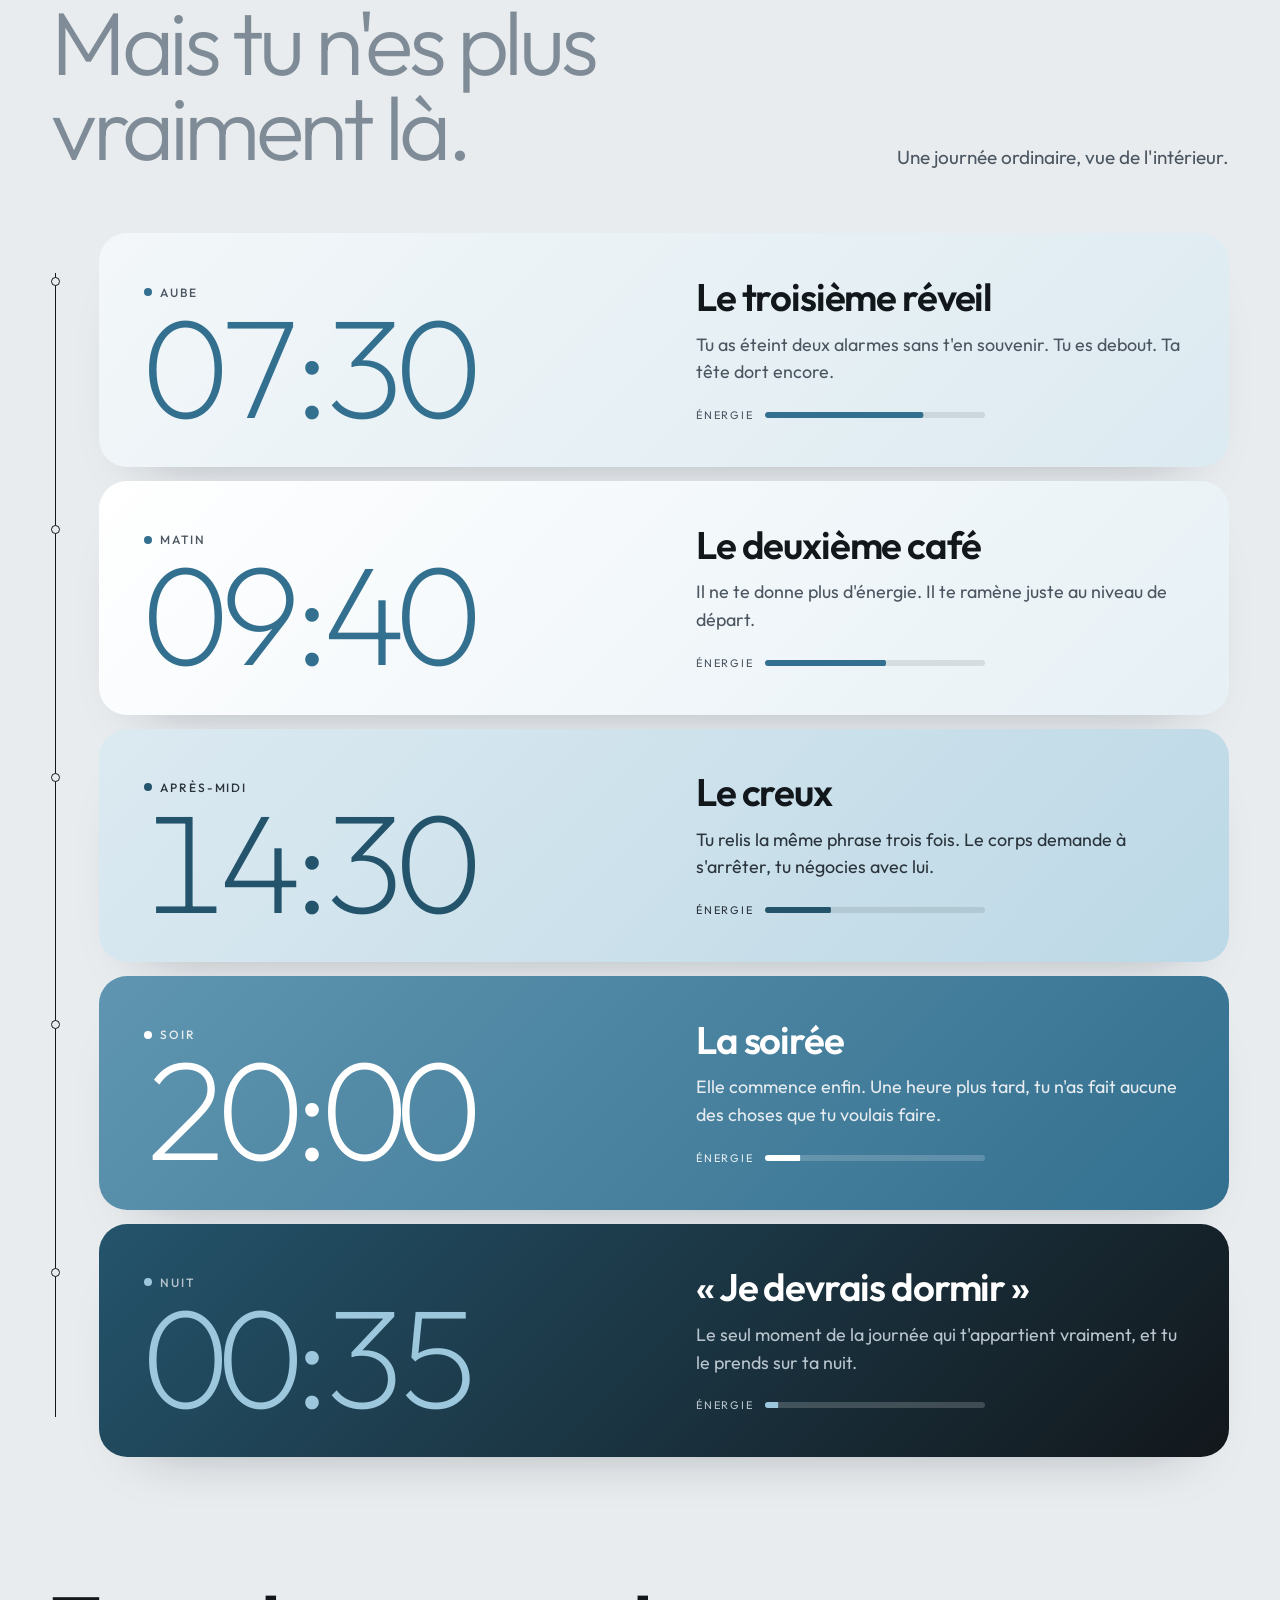
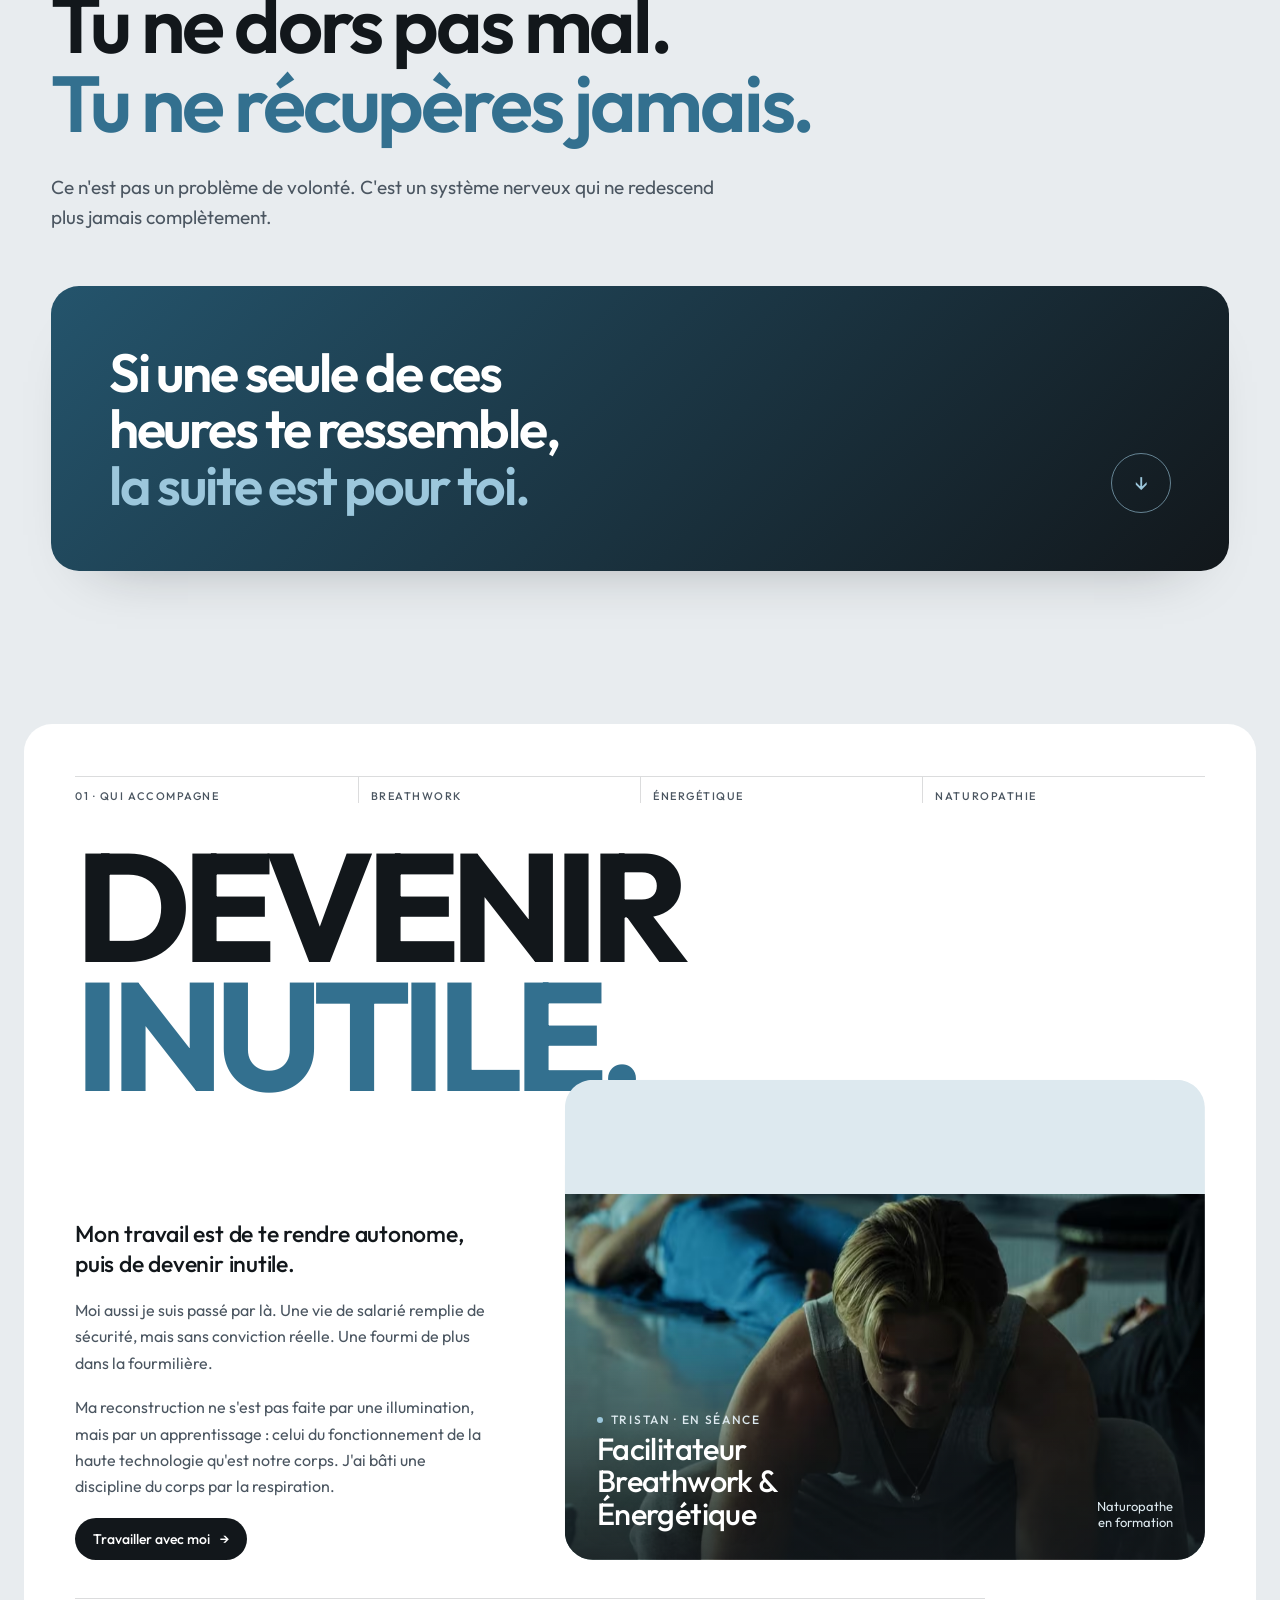
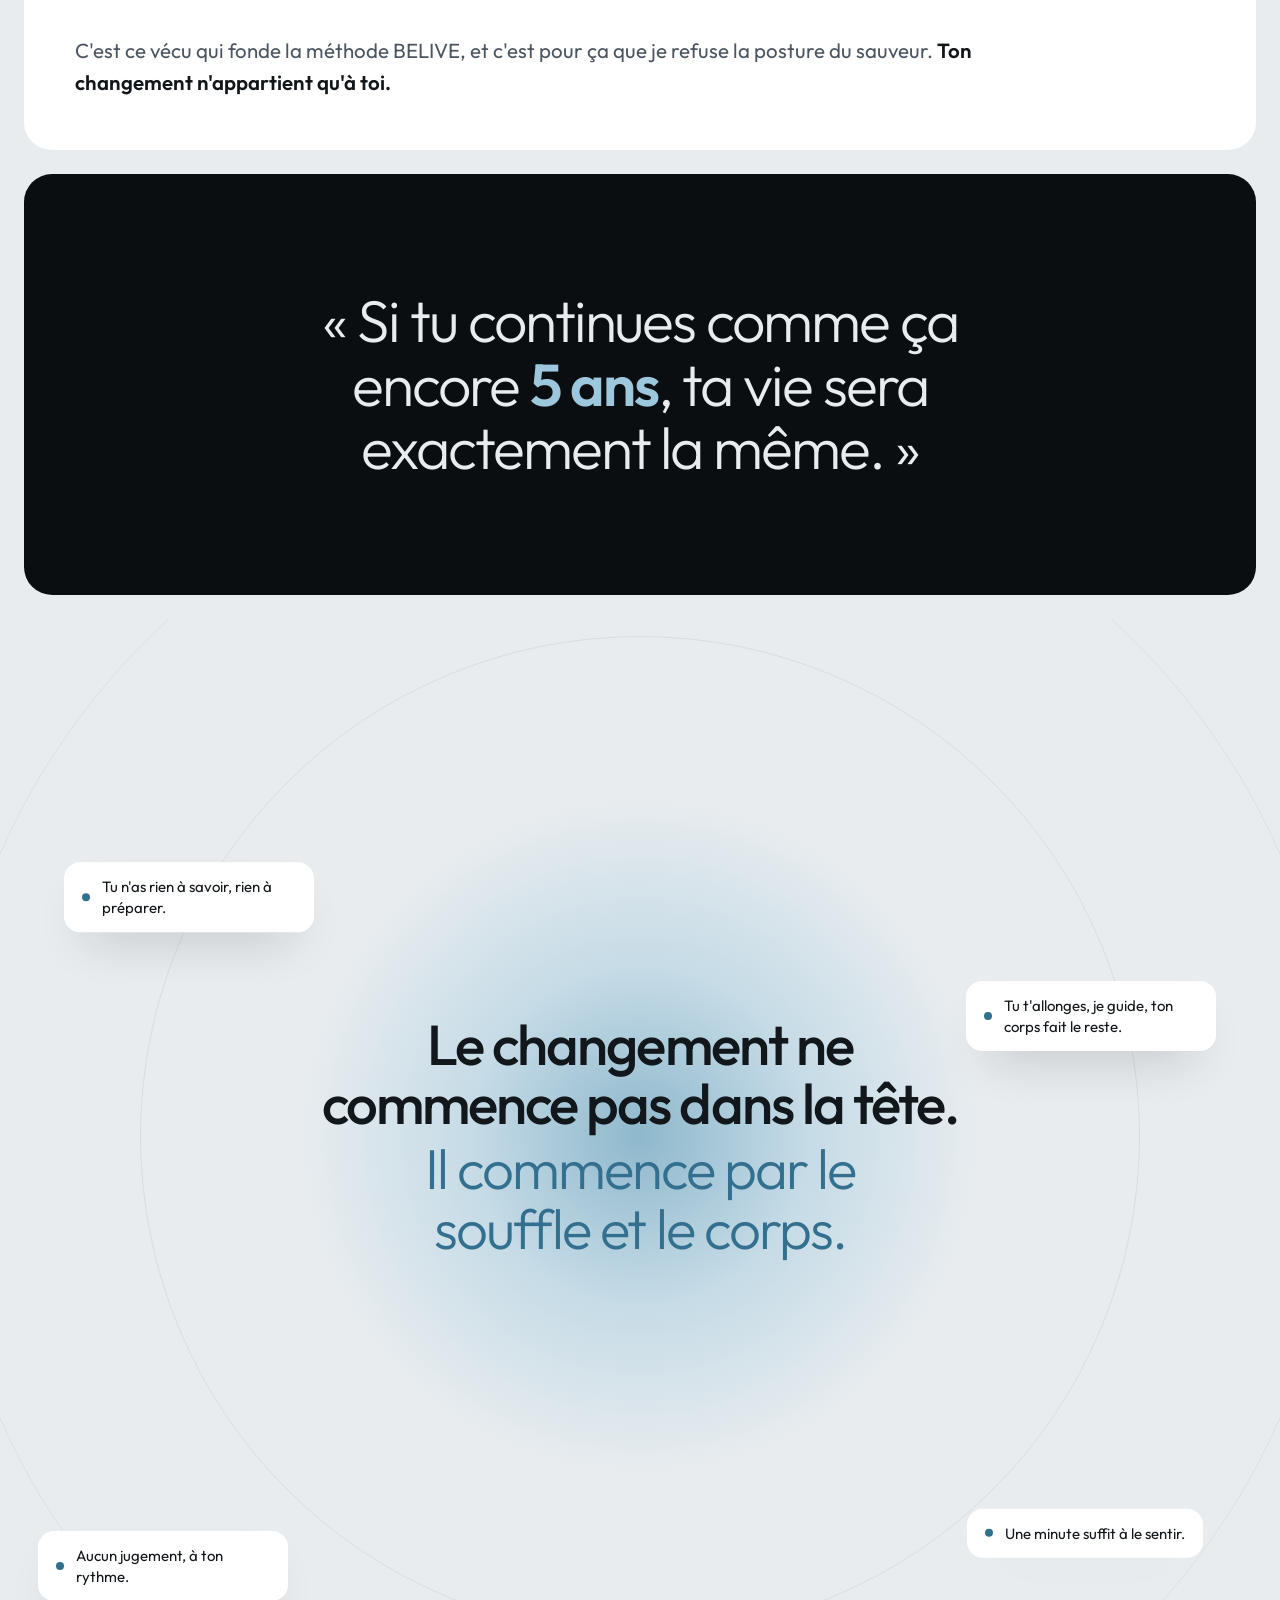
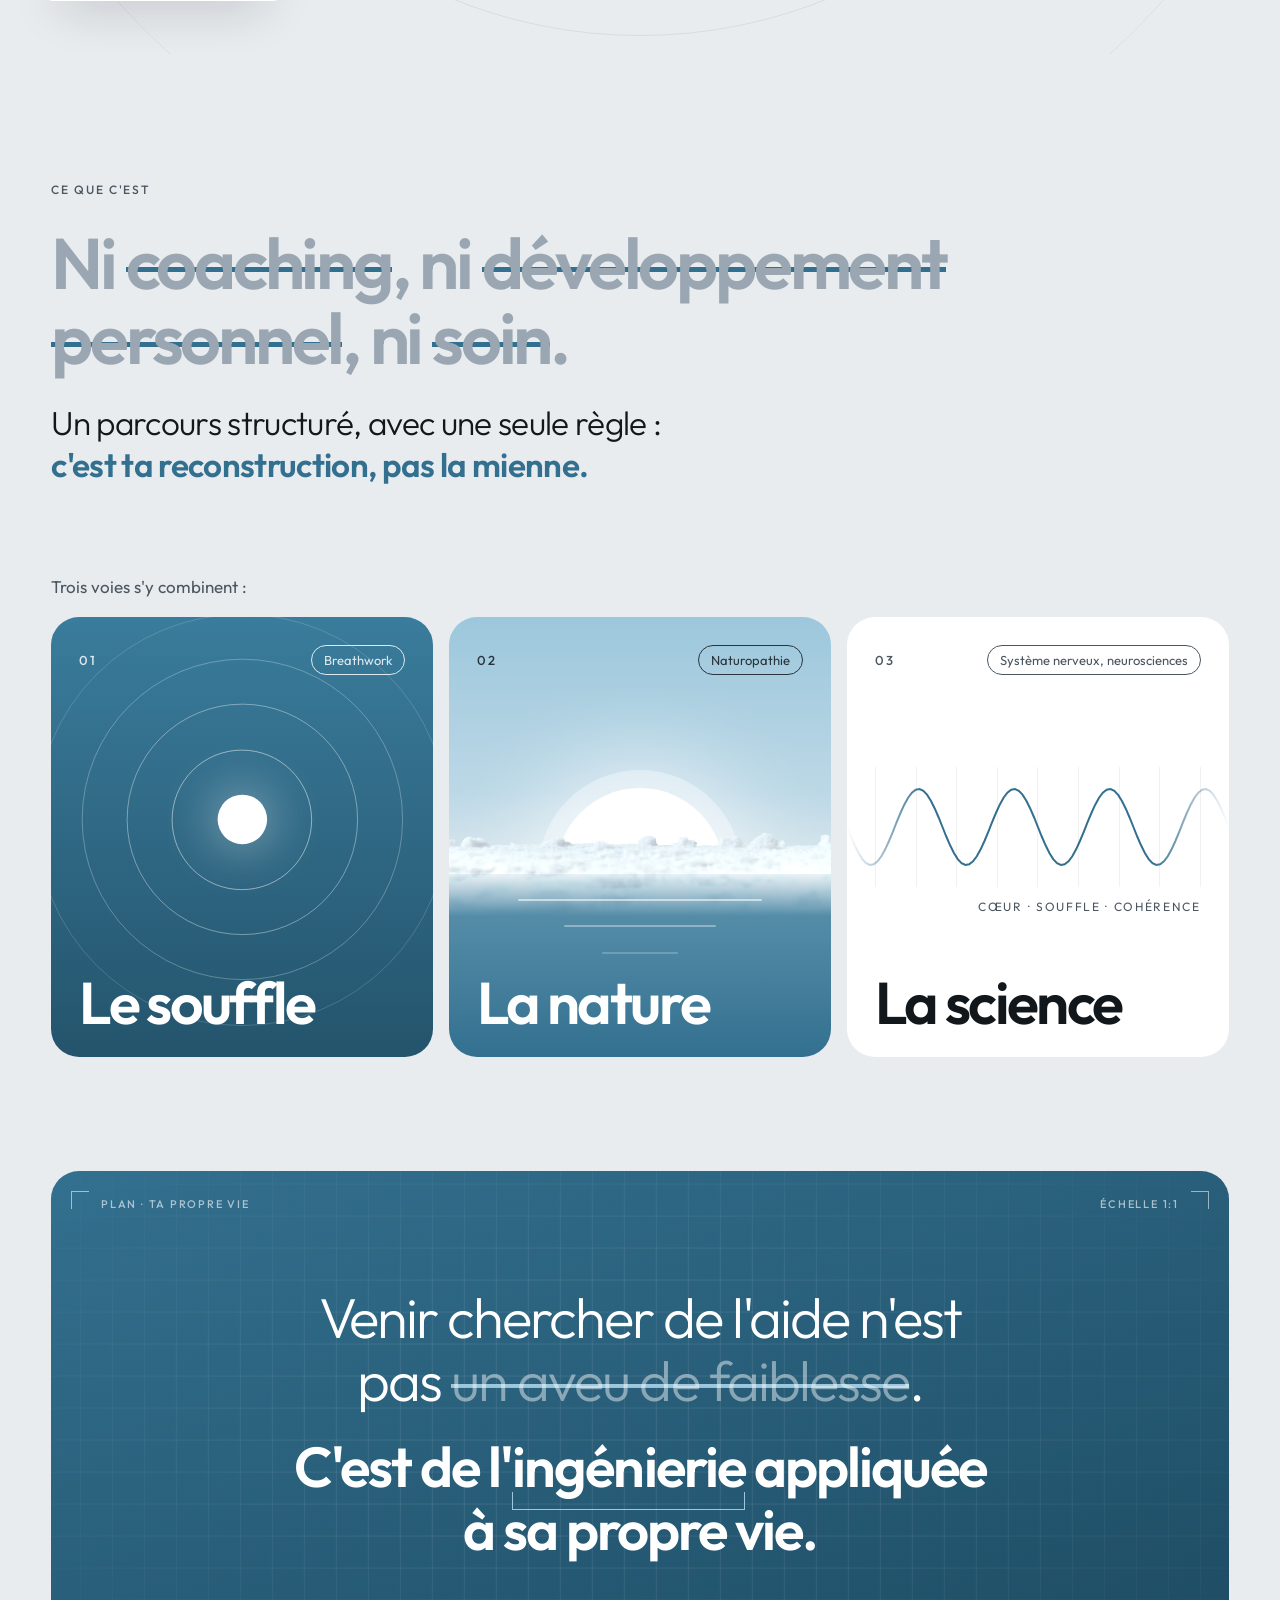
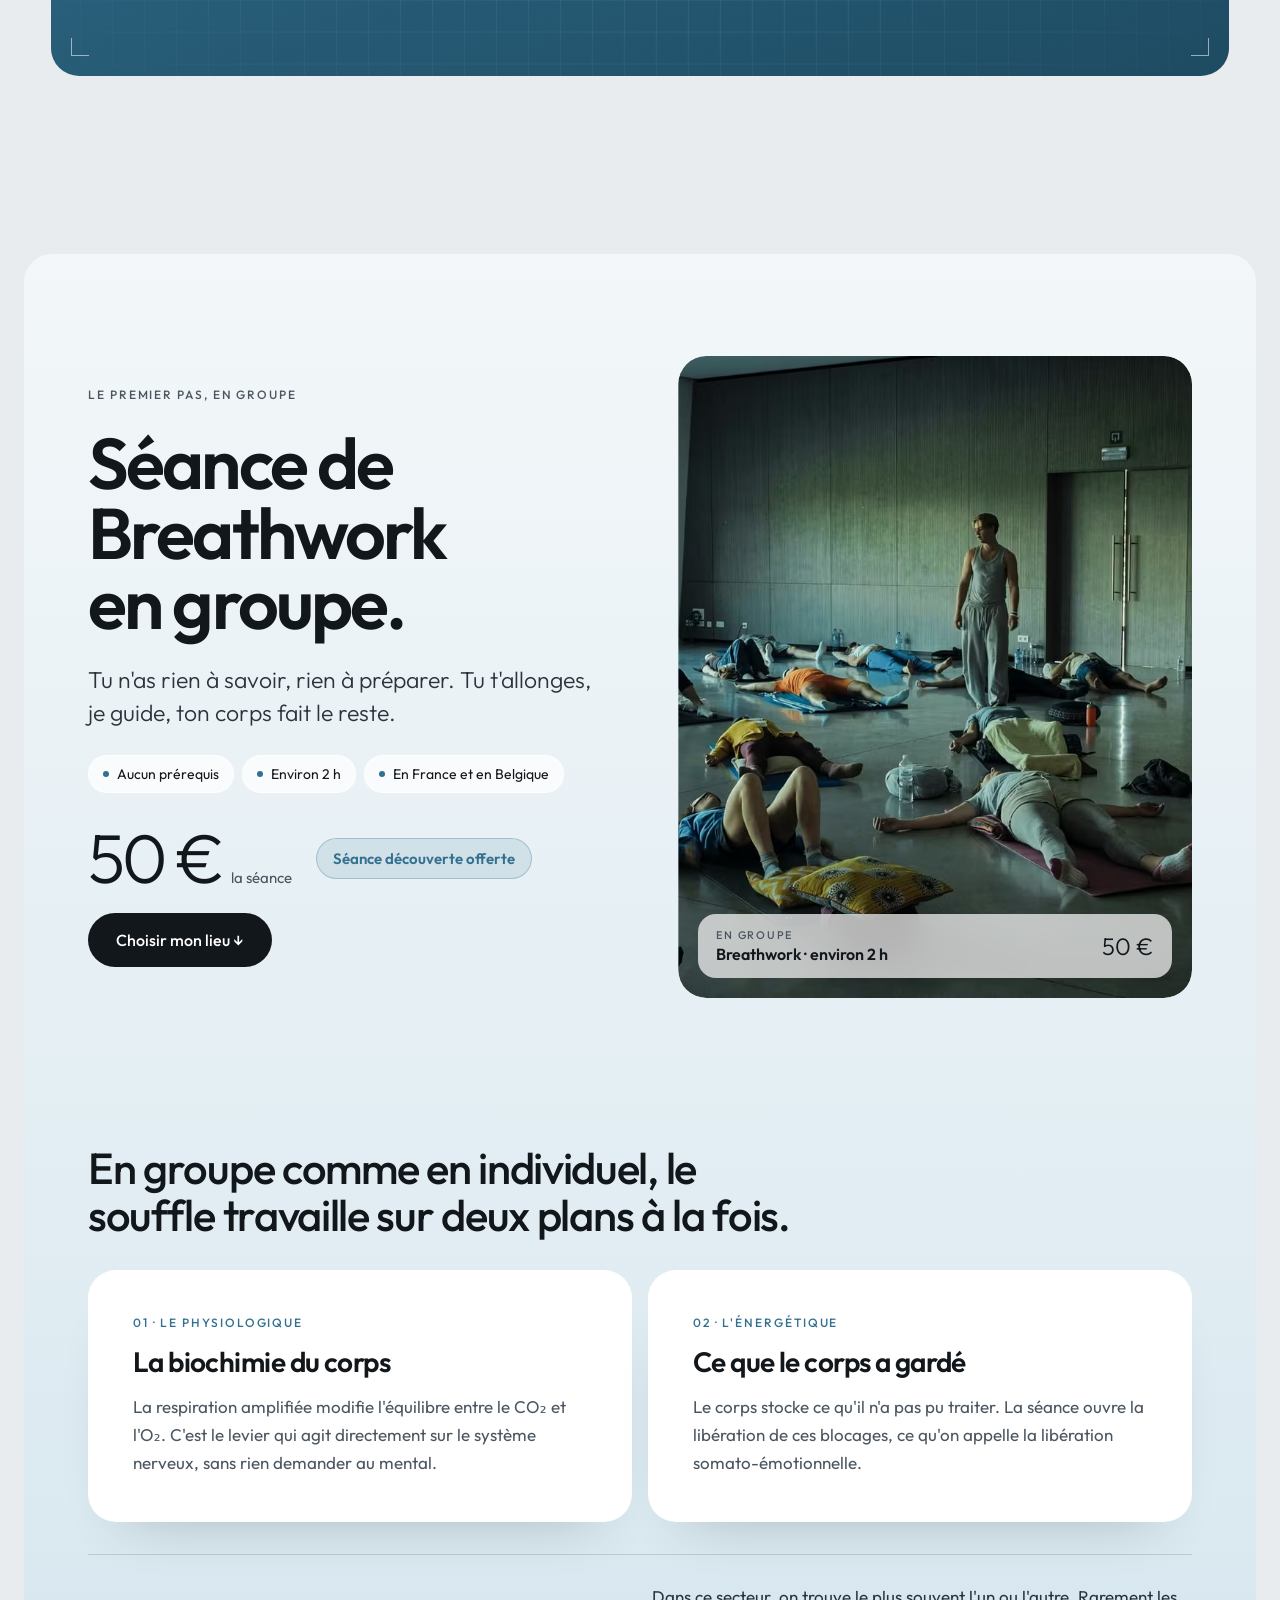
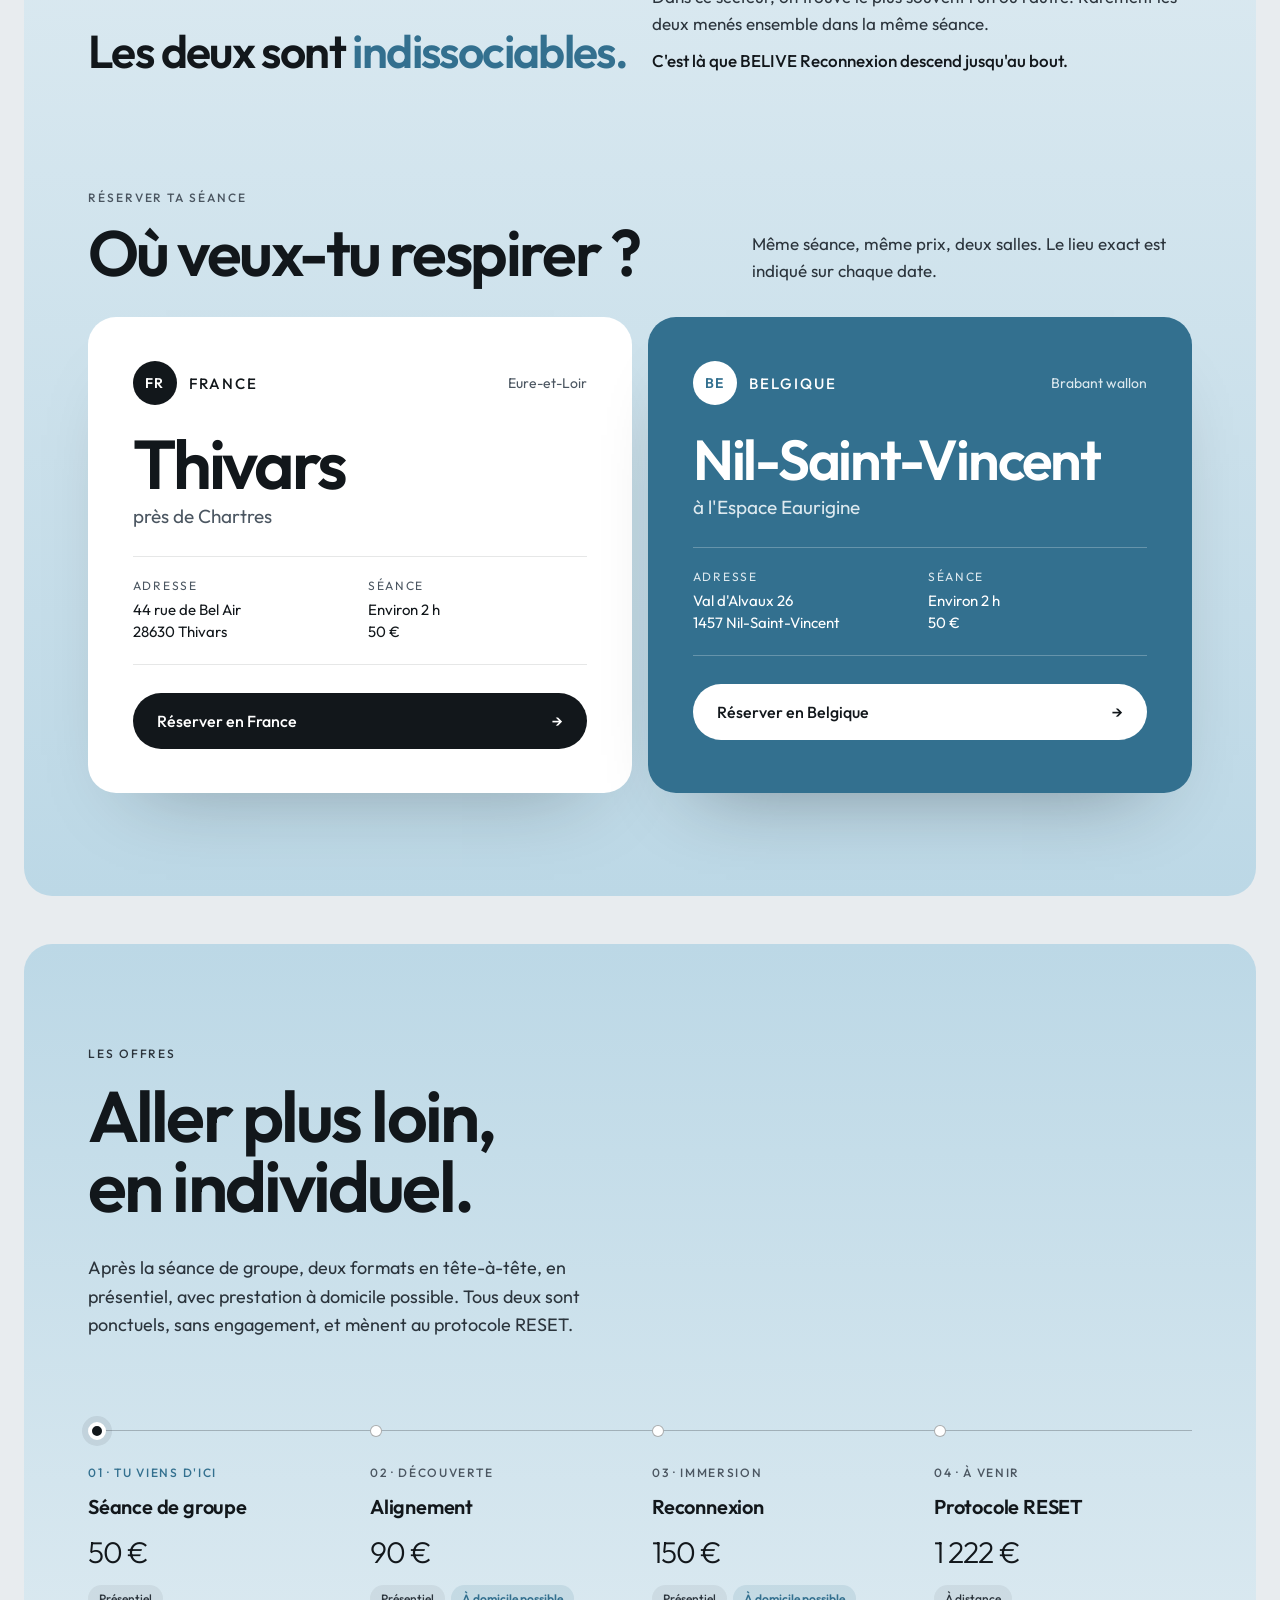
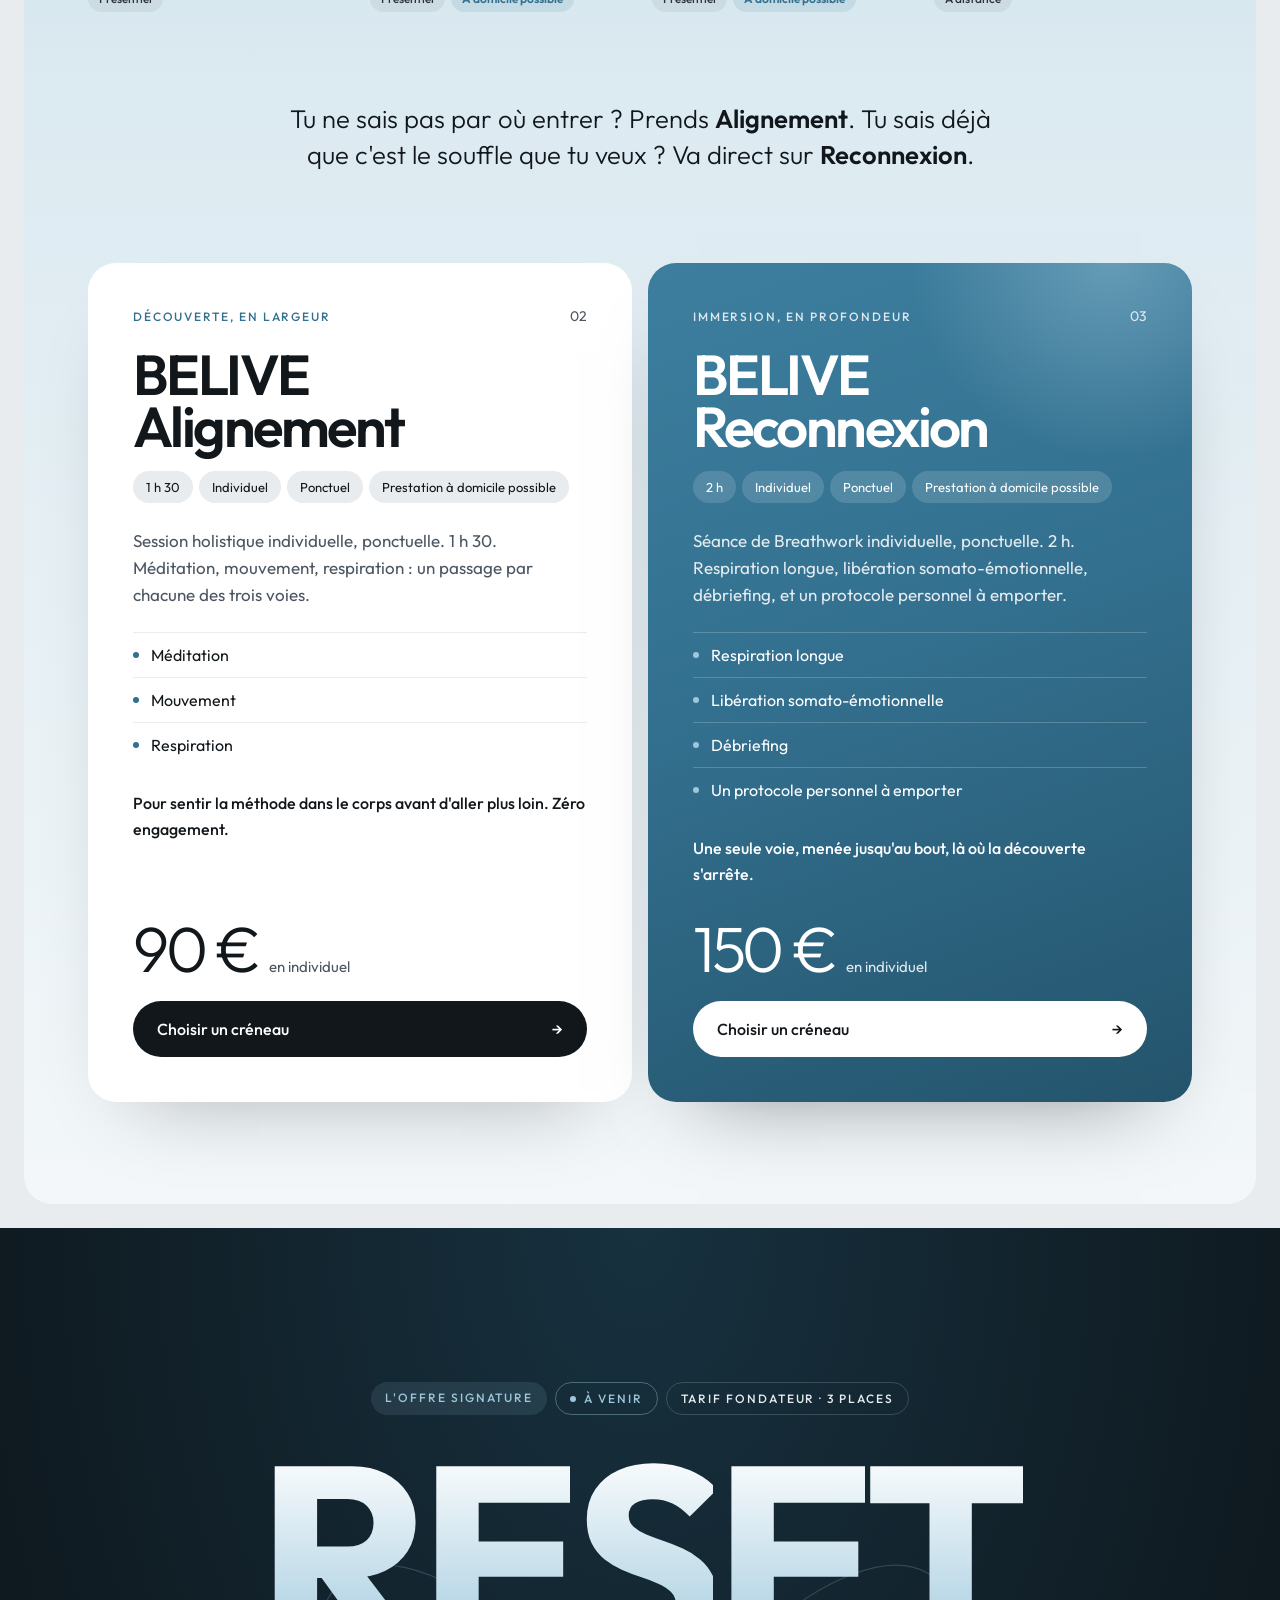
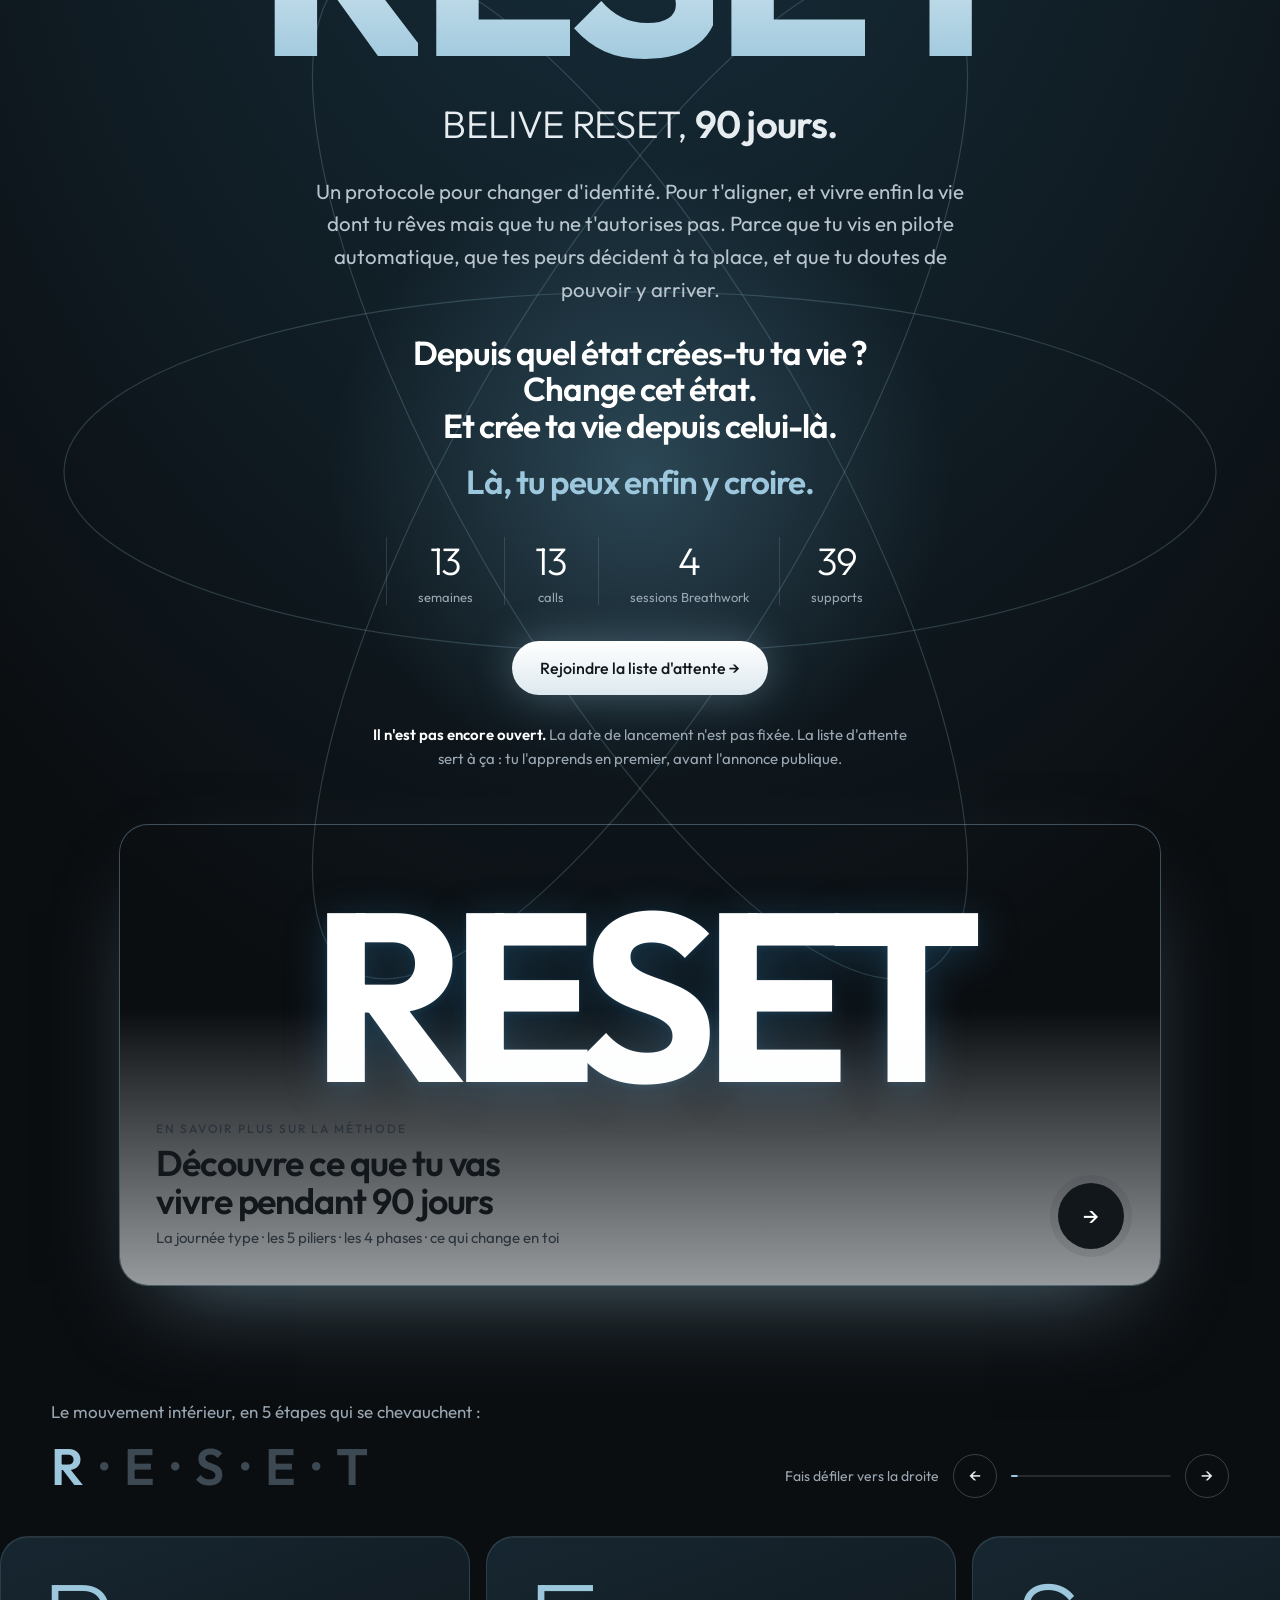
==== commit b232b01c: "Remplace « Le plus fondamental, c'est d'y croire » par l'état depuis lequel on crée sa vie, puis y c" ====
--- a/index.html
+++ b/index.html
@@ -1115,7 +1115,7 @@
 <h2 aria-label="RESET" style="position:relative;margin:0;display:flex;font-size:clamp(110px,21vw,320px);font-weight:700;letter-spacing:-.05em;line-height:.85"><span data-reveal data-delay="0" style="display:inline-block;background:linear-gradient(180deg,#FFFFFF 0%,#9CC7DC 100%);-webkit-background-clip:text;background-clip:text;color:transparent">R</span><span data-reveal data-delay="90" style="display:inline-block;background:linear-gradient(180deg,#FFFFFF 0%,#9CC7DC 100%);-webkit-background-clip:text;background-clip:text;color:transparent">E</span><span data-reveal data-delay="180" style="display:inline-block;background:linear-gradient(180deg,#FFFFFF 0%,#9CC7DC 100%);-webkit-background-clip:text;background-clip:text;color:transparent">S</span><span data-reveal data-delay="270" style="display:inline-block;background:linear-gradient(180deg,#FFFFFF 0%,#9CC7DC 100%);-webkit-background-clip:text;background-clip:text;color:transparent">E</span><span data-reveal data-delay="360" style="display:inline-block;background:linear-gradient(180deg,#FFFFFF 0%,#9CC7DC 100%);-webkit-background-clip:text;background-clip:text;color:transparent">T</span></h2>
 <p data-reveal style="position:relative;margin:0;font-size:clamp(26px,3vw,42px);font-weight:300;letter-spacing:-.02em">BELIVE RESET, <span style="font-weight:600">90 jours.</span></p>
 <p data-reveal style="position:relative;margin:0;max-width:52ch;font-size:clamp(18px,1.6vw,21px);line-height:1.6;color:#B9C5CE;text-wrap:pretty">Un protocole pour changer d'identité. Pour t'aligner, et vivre enfin la vie dont tu rêves mais que tu ne t'autorises pas. Parce que tu vis en pilote automatique, que tes peurs décident à ta place, et que tu doutes de pouvoir y arriver.</p>
-<p data-reveal style="position:relative;margin:0;font-size:clamp(24px,2.6vw,36px);font-weight:600;letter-spacing:-.03em;line-height:1.1;color:#FFFFFF;text-wrap:balance">Le plus fondamental, c'est <span style="color:#9CC7DC">d'y croire.</span></p>
+<p data-reveal style="position:relative;margin:0;font-size:clamp(24px,2.6vw,36px);font-weight:600;letter-spacing:-.03em;line-height:1.1;color:#FFFFFF;text-wrap:balance"><span style="display:block">Depuis quel état crées-tu ta&nbsp;vie&nbsp;?</span><span style="display:block">Change cet état.</span><span style="display:block">Et crée ta vie depuis celui-là.</span><span style="display:block;margin-top:.6em;color:#9CC7DC">Là, tu peux enfin y croire.</span></p>
 <div data-reveal style="position:relative;display:flex;flex-wrap:wrap;justify-content:center;gap:20px 0;padding:8px 0"><span style="display:flex;flex-direction:column;gap:4px;padding:0 clamp(14px,2.4vw,32px);border-left:1px solid rgba(230,236,240,.14)"><span style="font-size:clamp(28px,3vw,40px);font-weight:300;letter-spacing:-.03em;color:#FFFFFF">13</span><span style="font-size:13px;color:#9AA7B2">semaines</span></span><span style="display:flex;flex-direction:column;gap:4px;padding:0 clamp(14px,2.4vw,32px);border-left:1px solid rgba(230,236,240,.14)"><span style="font-size:clamp(28px,3vw,40px);font-weight:300;letter-spacing:-.03em;color:#FFFFFF">13</span><span style="font-size:13px;color:#9AA7B2">calls</span></span><span style="display:flex;flex-direction:column;gap:4px;padding:0 clamp(14px,2.4vw,32px);border-left:1px solid rgba(230,236,240,.14)"><span style="font-size:clamp(28px,3vw,40px);font-weight:300;letter-spacing:-.03em;color:#FFFFFF">4</span><span style="font-size:13px;color:#9AA7B2">sessions Breathwork</span></span><span style="display:flex;flex-direction:column;gap:4px;padding:0 clamp(14px,2.4vw,32px);border-left:1px solid rgba(230,236,240,.14)"><span style="font-size:clamp(28px,3vw,40px);font-weight:300;letter-spacing:-.03em;color:#FFFFFF">39</span><span style="font-size:13px;color:#9AA7B2">supports</span></span></div>
 <div data-reveal style="position:relative;display:flex;gap:12px;flex-wrap:wrap;justify-content:center">
 <a href="https://docs.google.com/forms/d/e/1FAIpQLSfj11kIlWgP47-O8oDt12YvOwmYfR5KPWXMzn8iG9LAzuwBDQ/viewform" target="_blank" rel="noopener" style="background:linear-gradient(180deg,#FFFFFF,#DDE9EF);color:#12171B;padding:17px 28px;border-radius:999px;font-weight:500;font-size:16px;box-shadow:0 0 40px rgba(156,199,220,.35);transition:transform .3s" class="hv-11">Rejoindre la liste d'attente →</a>
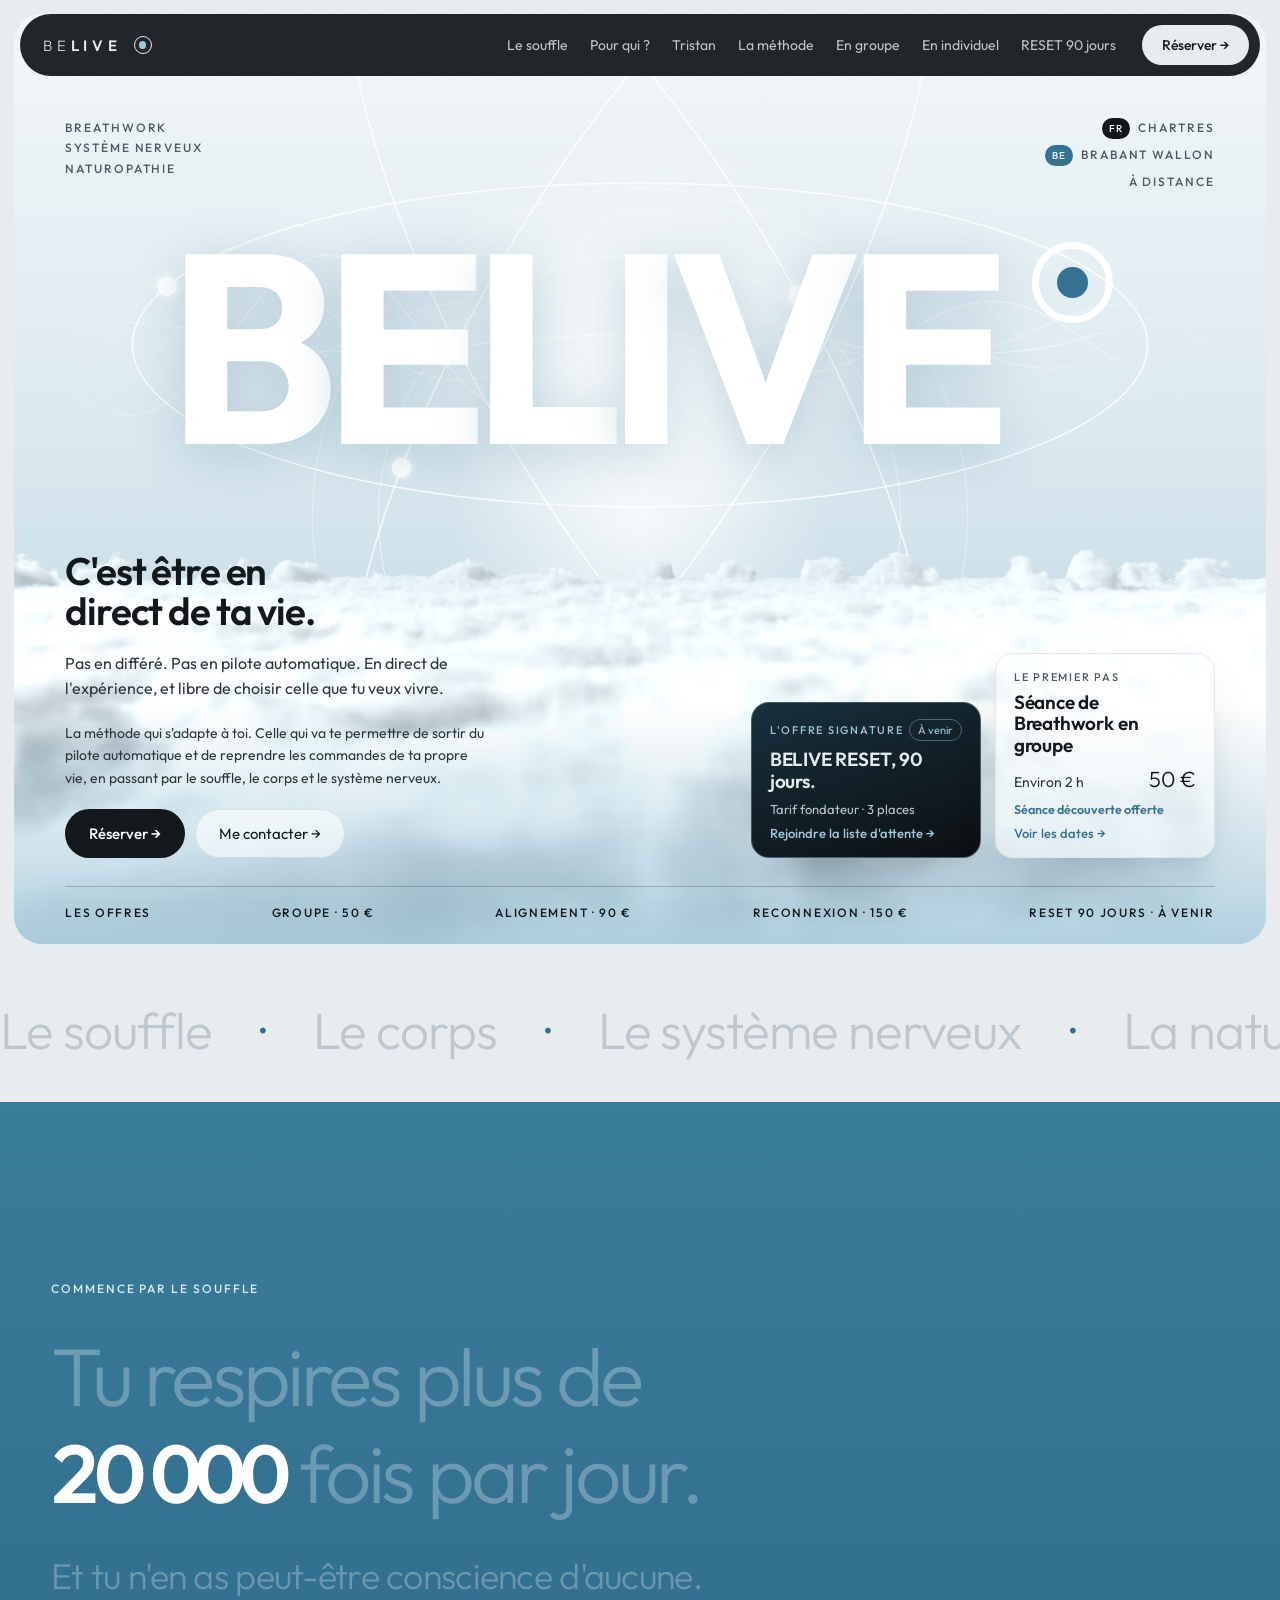
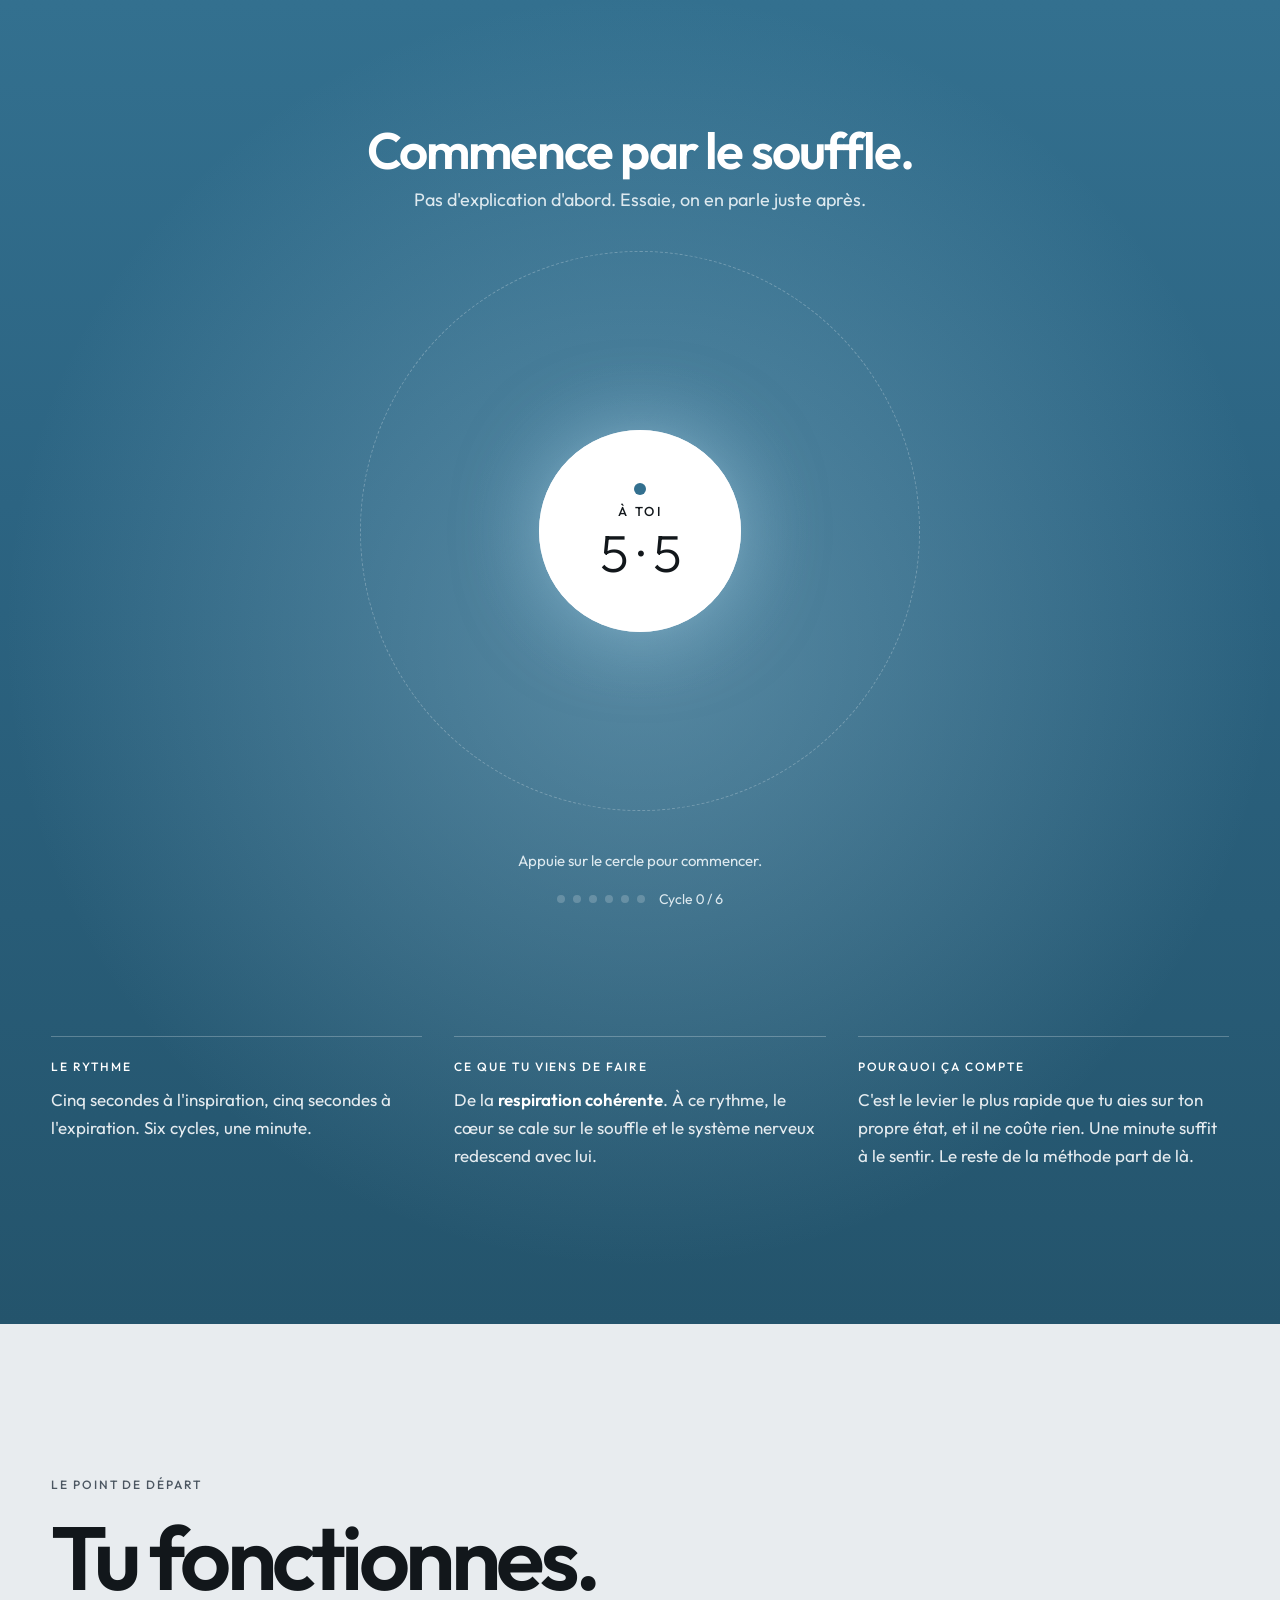
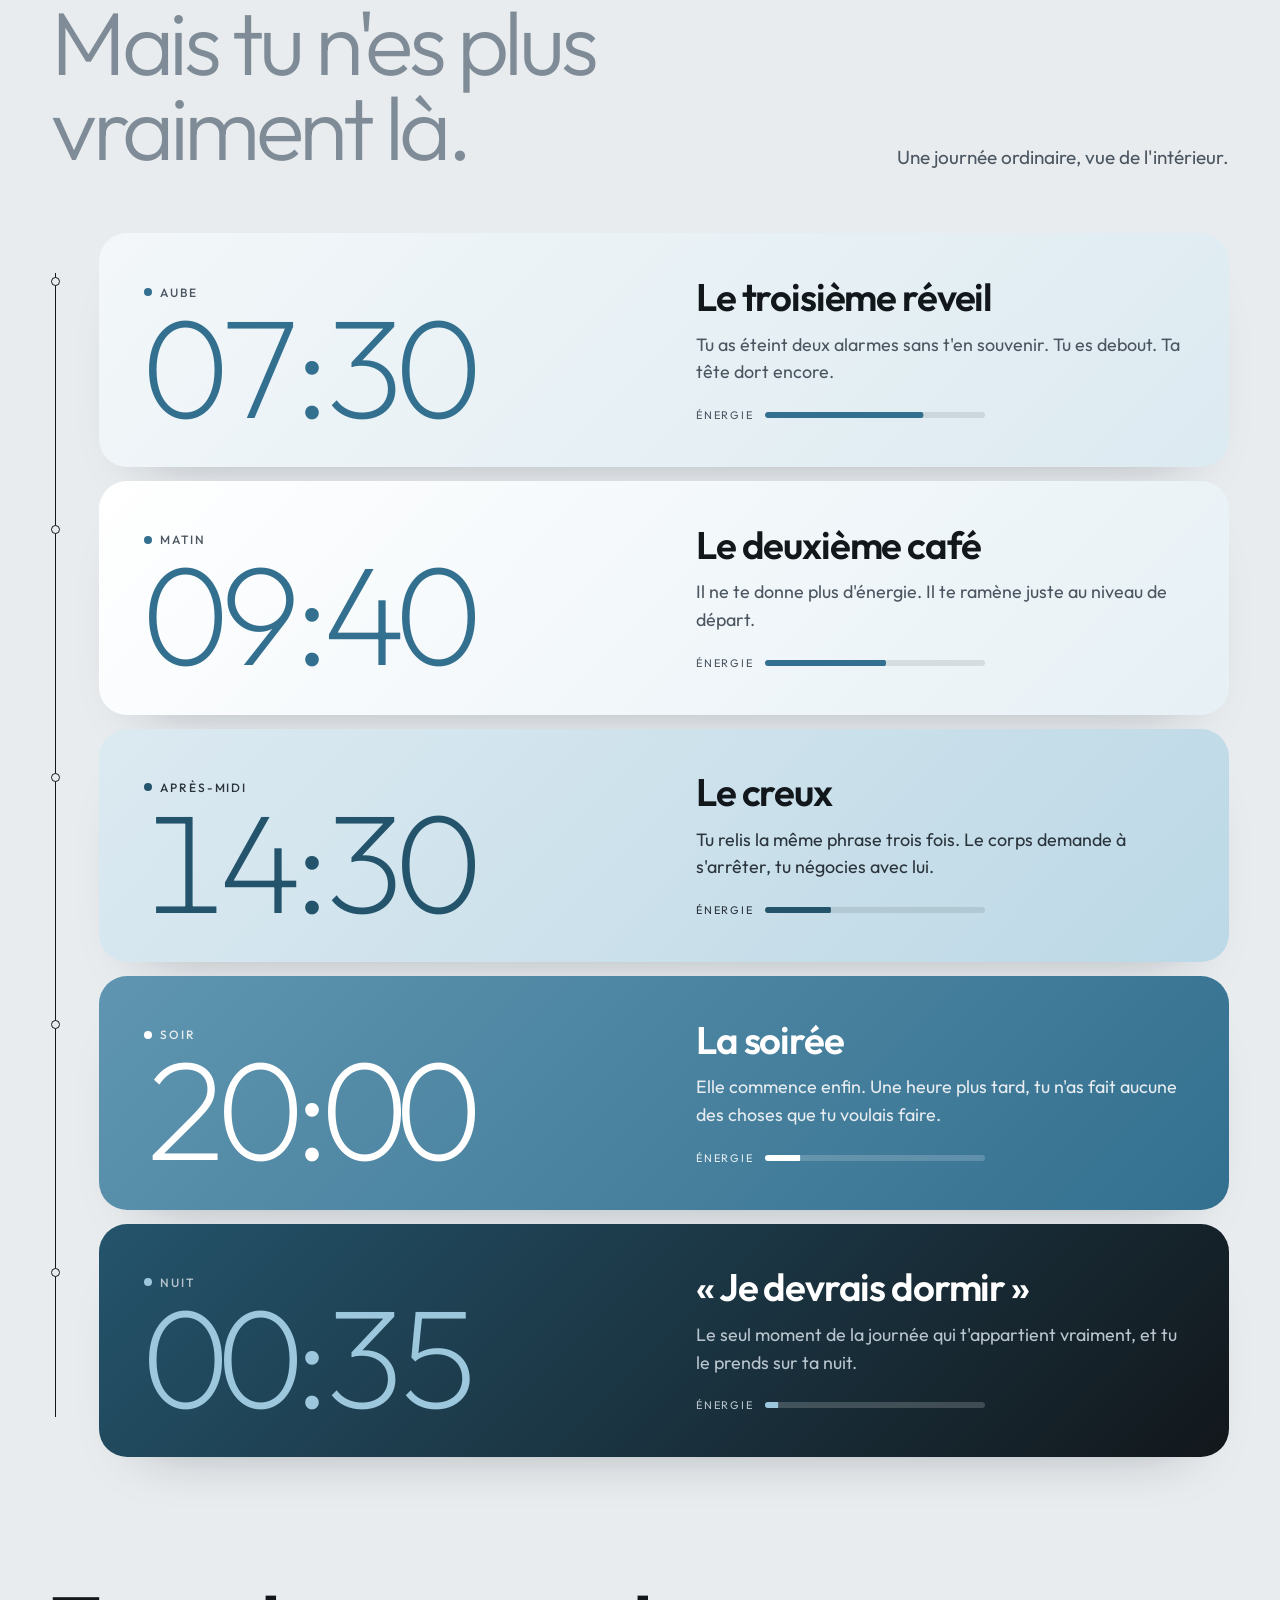
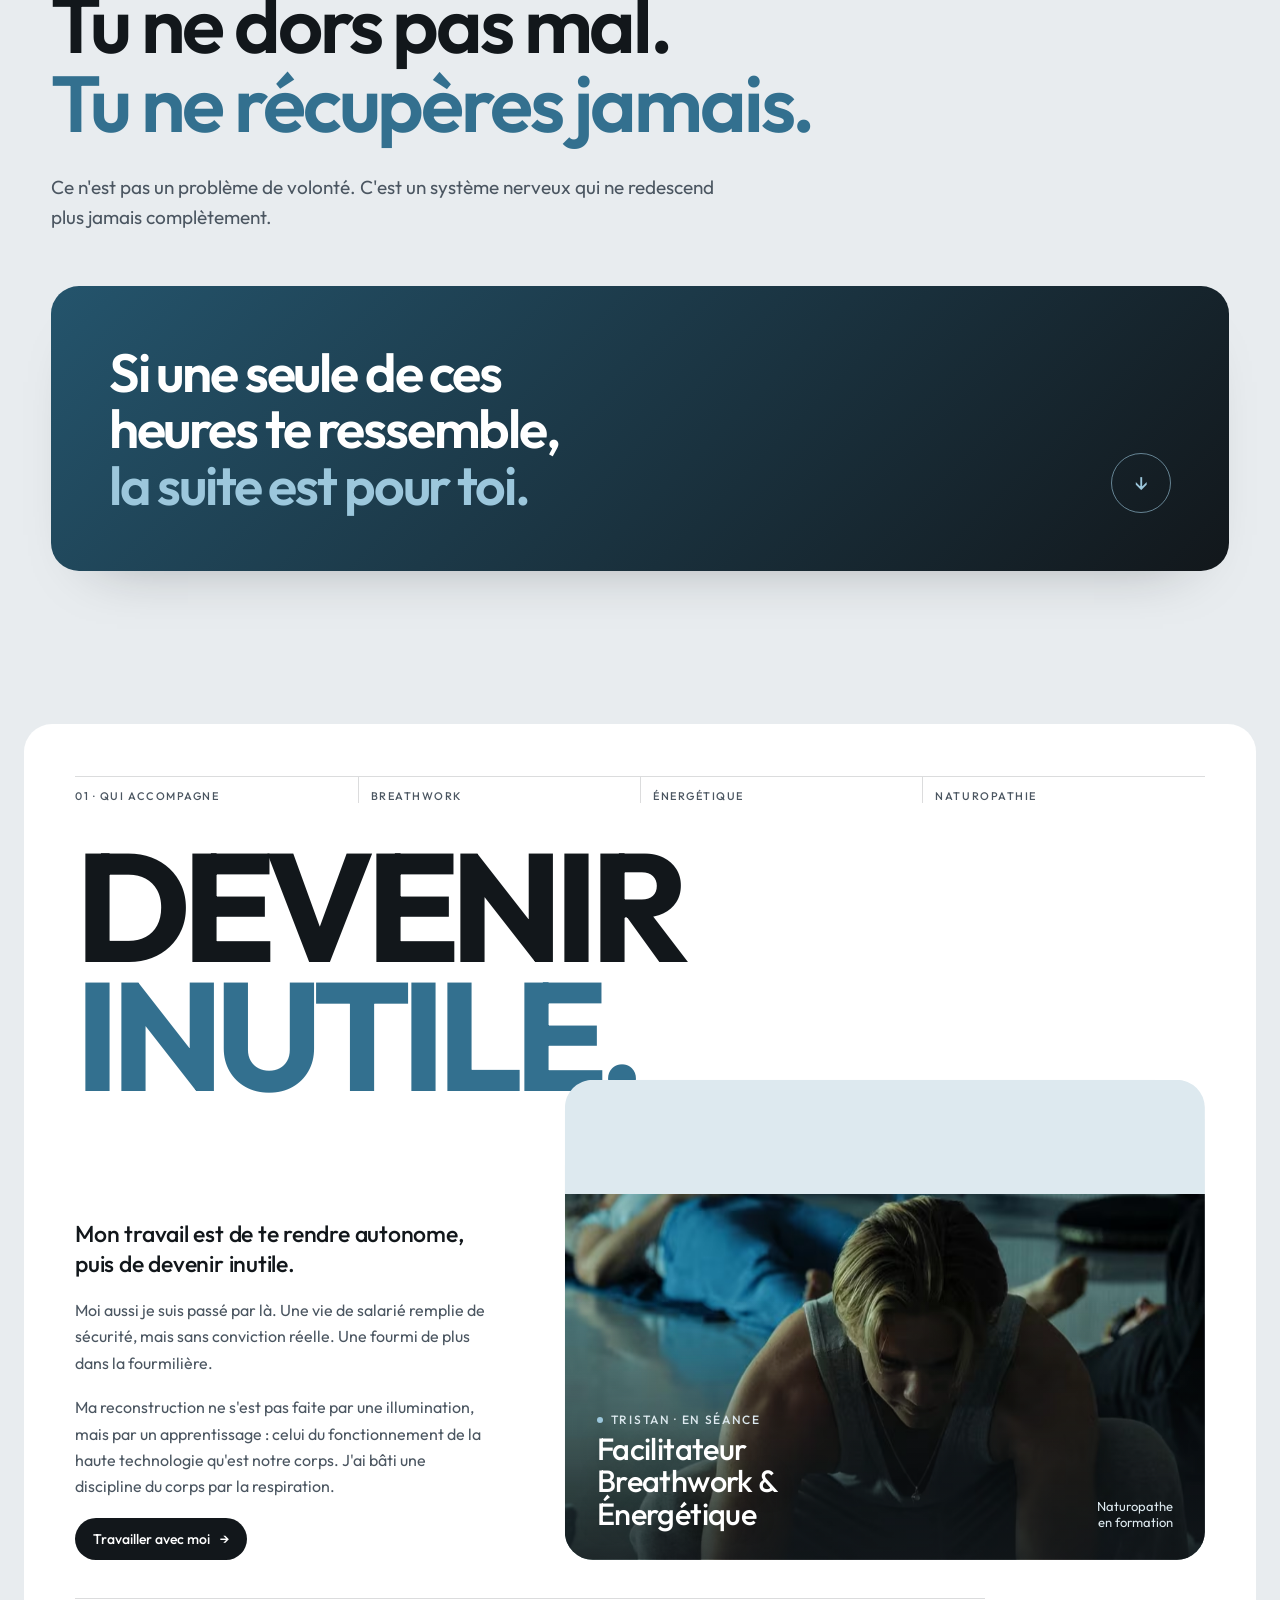
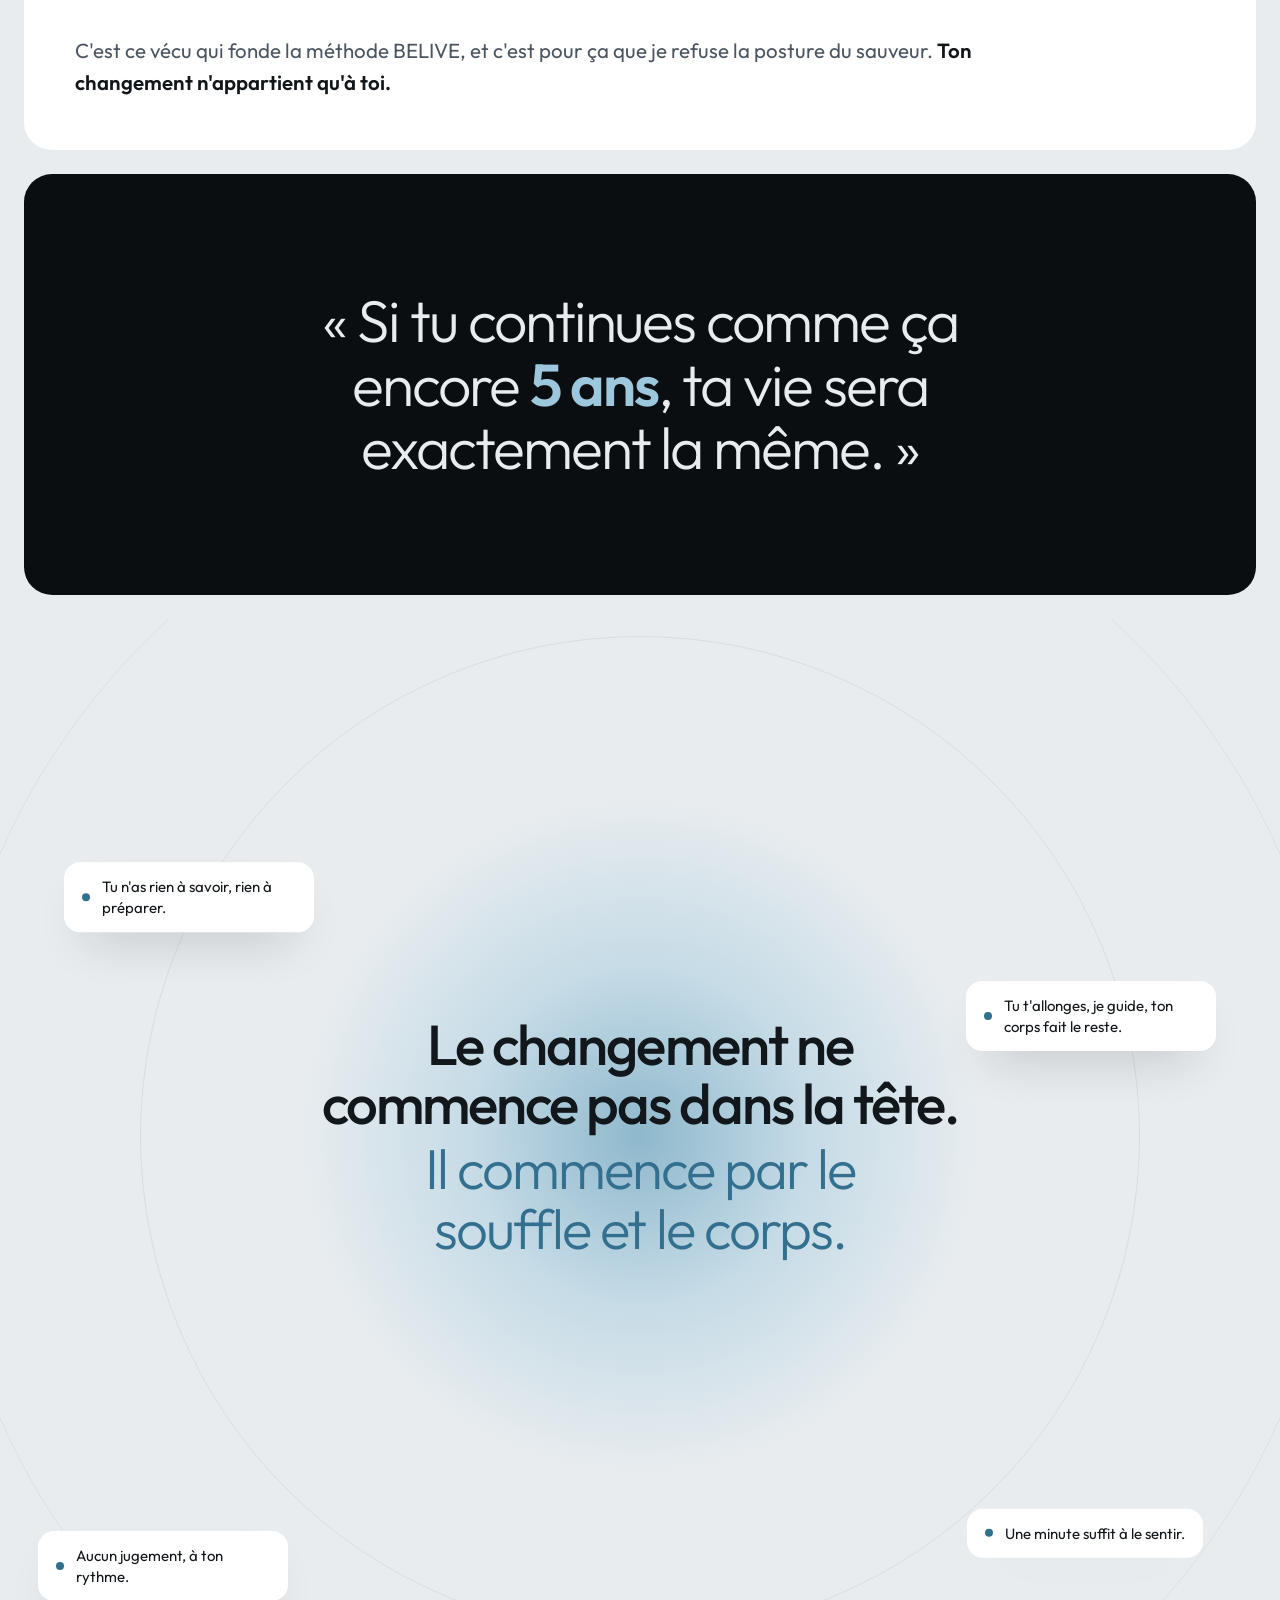
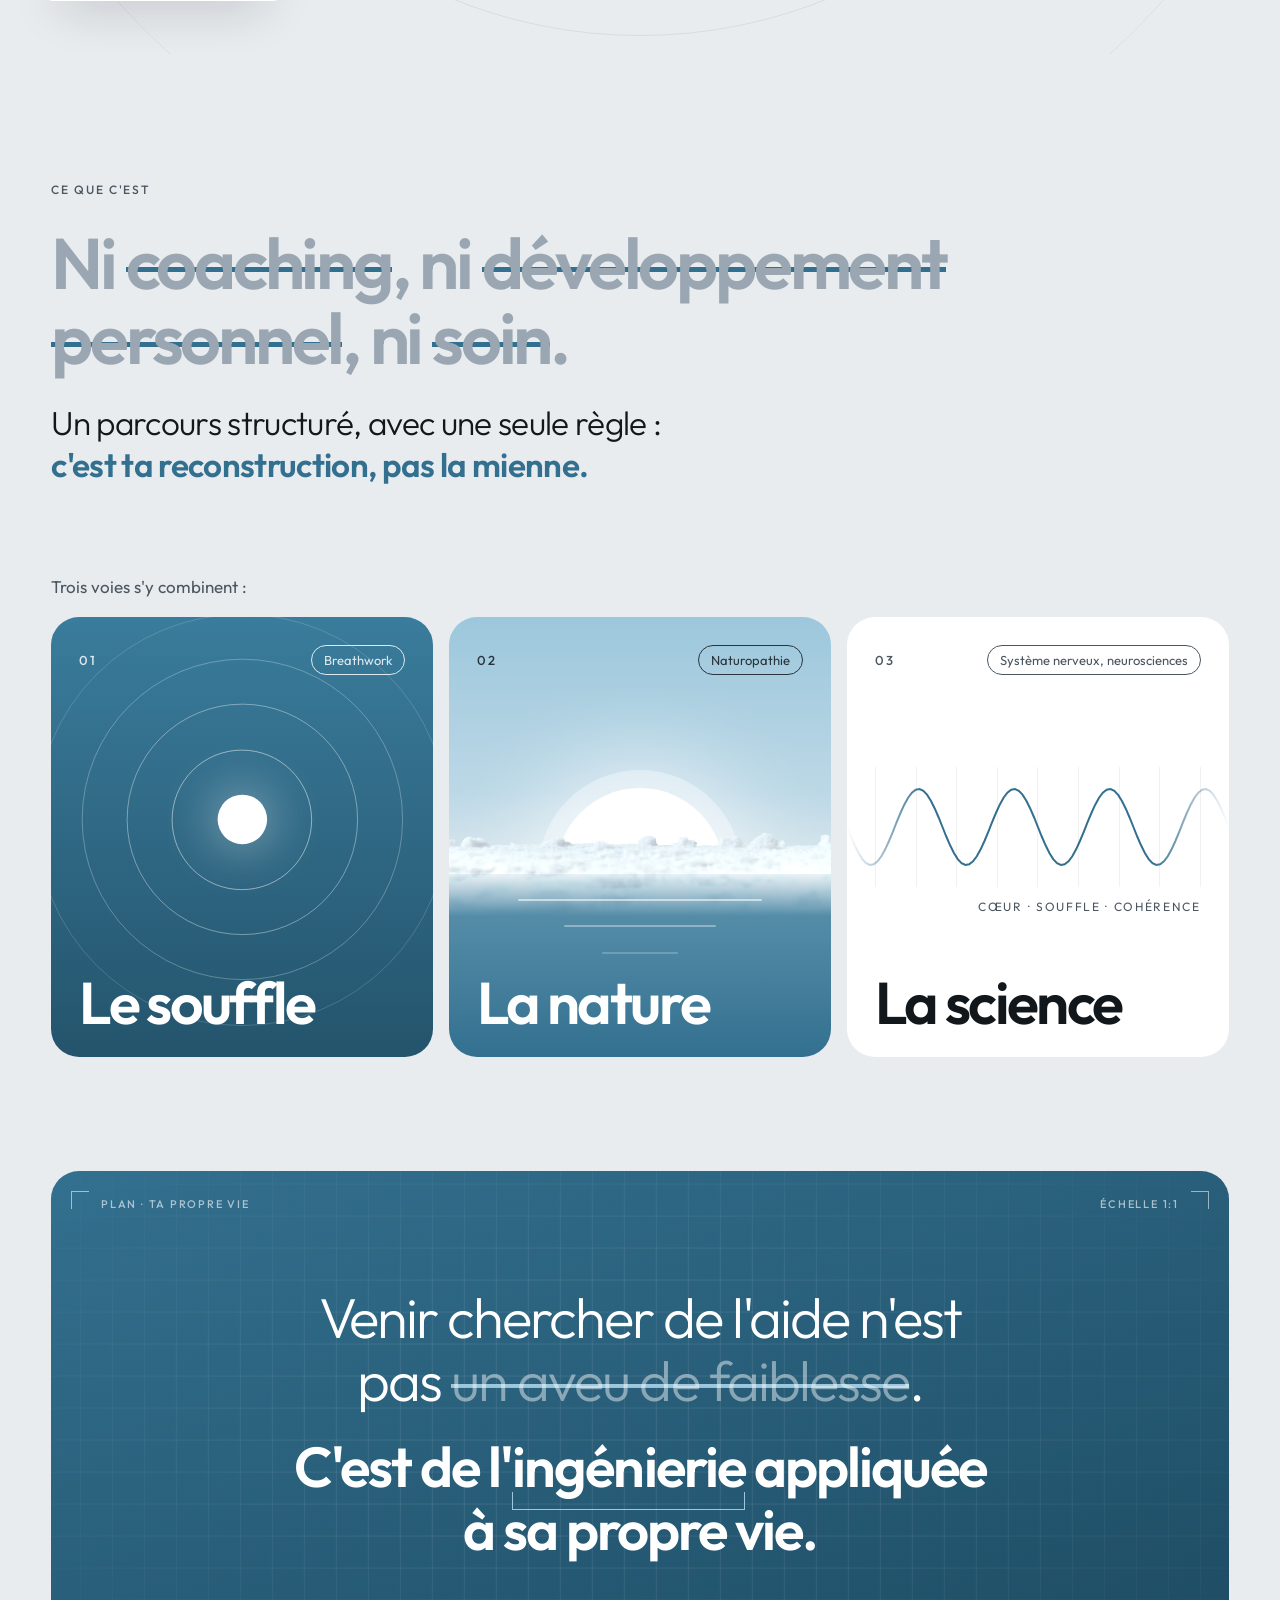
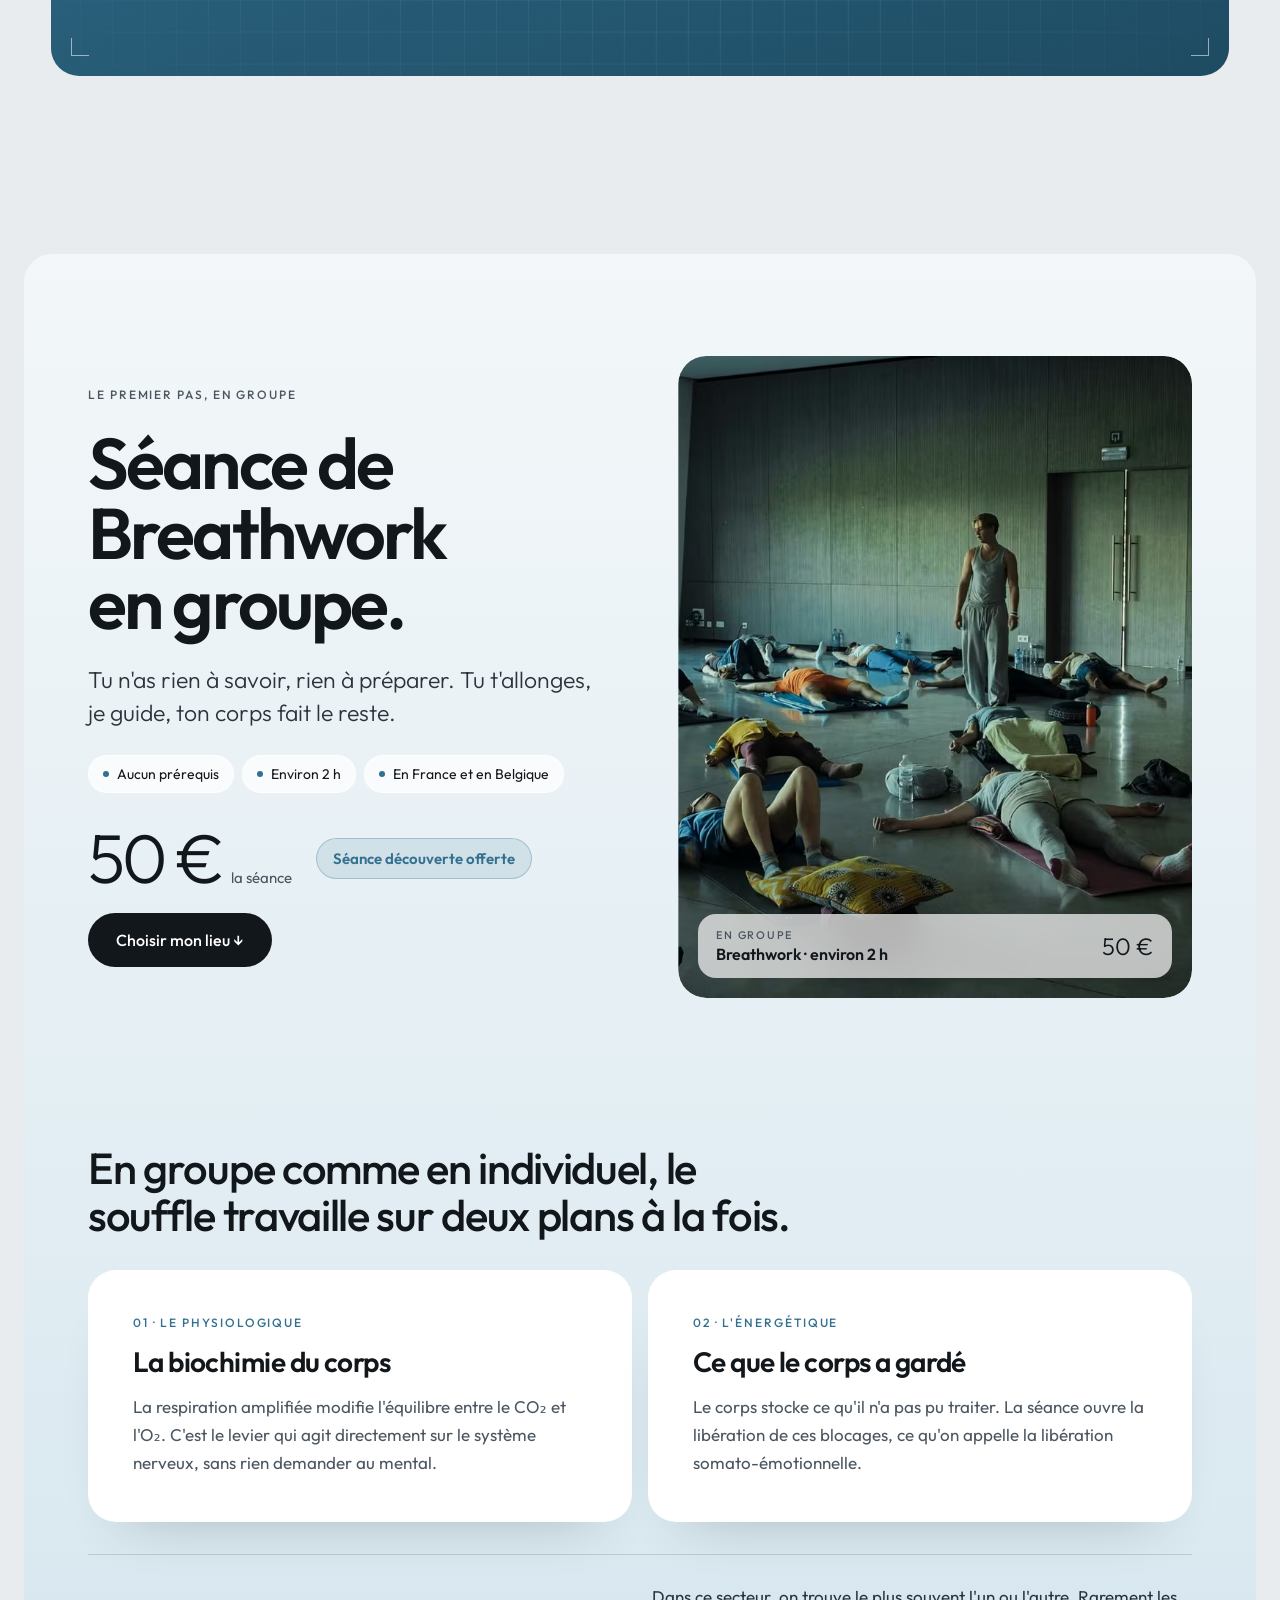
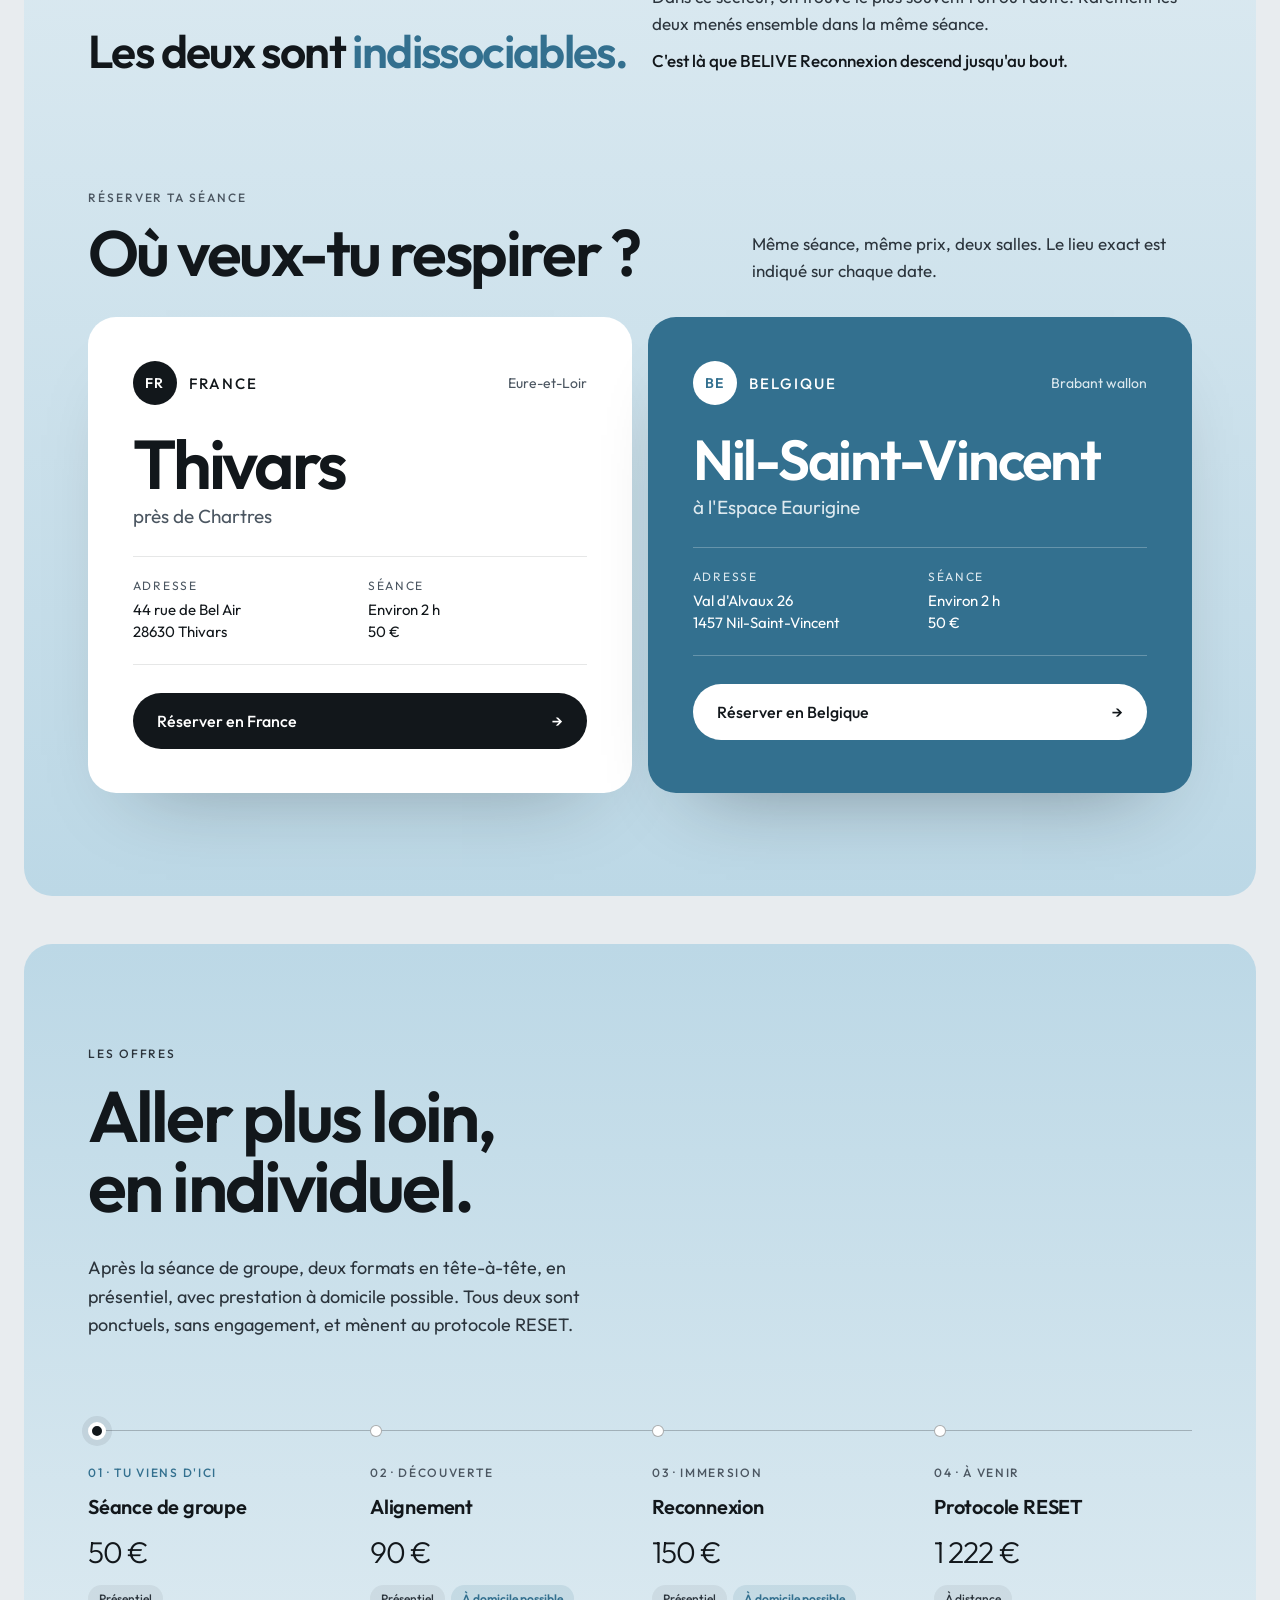
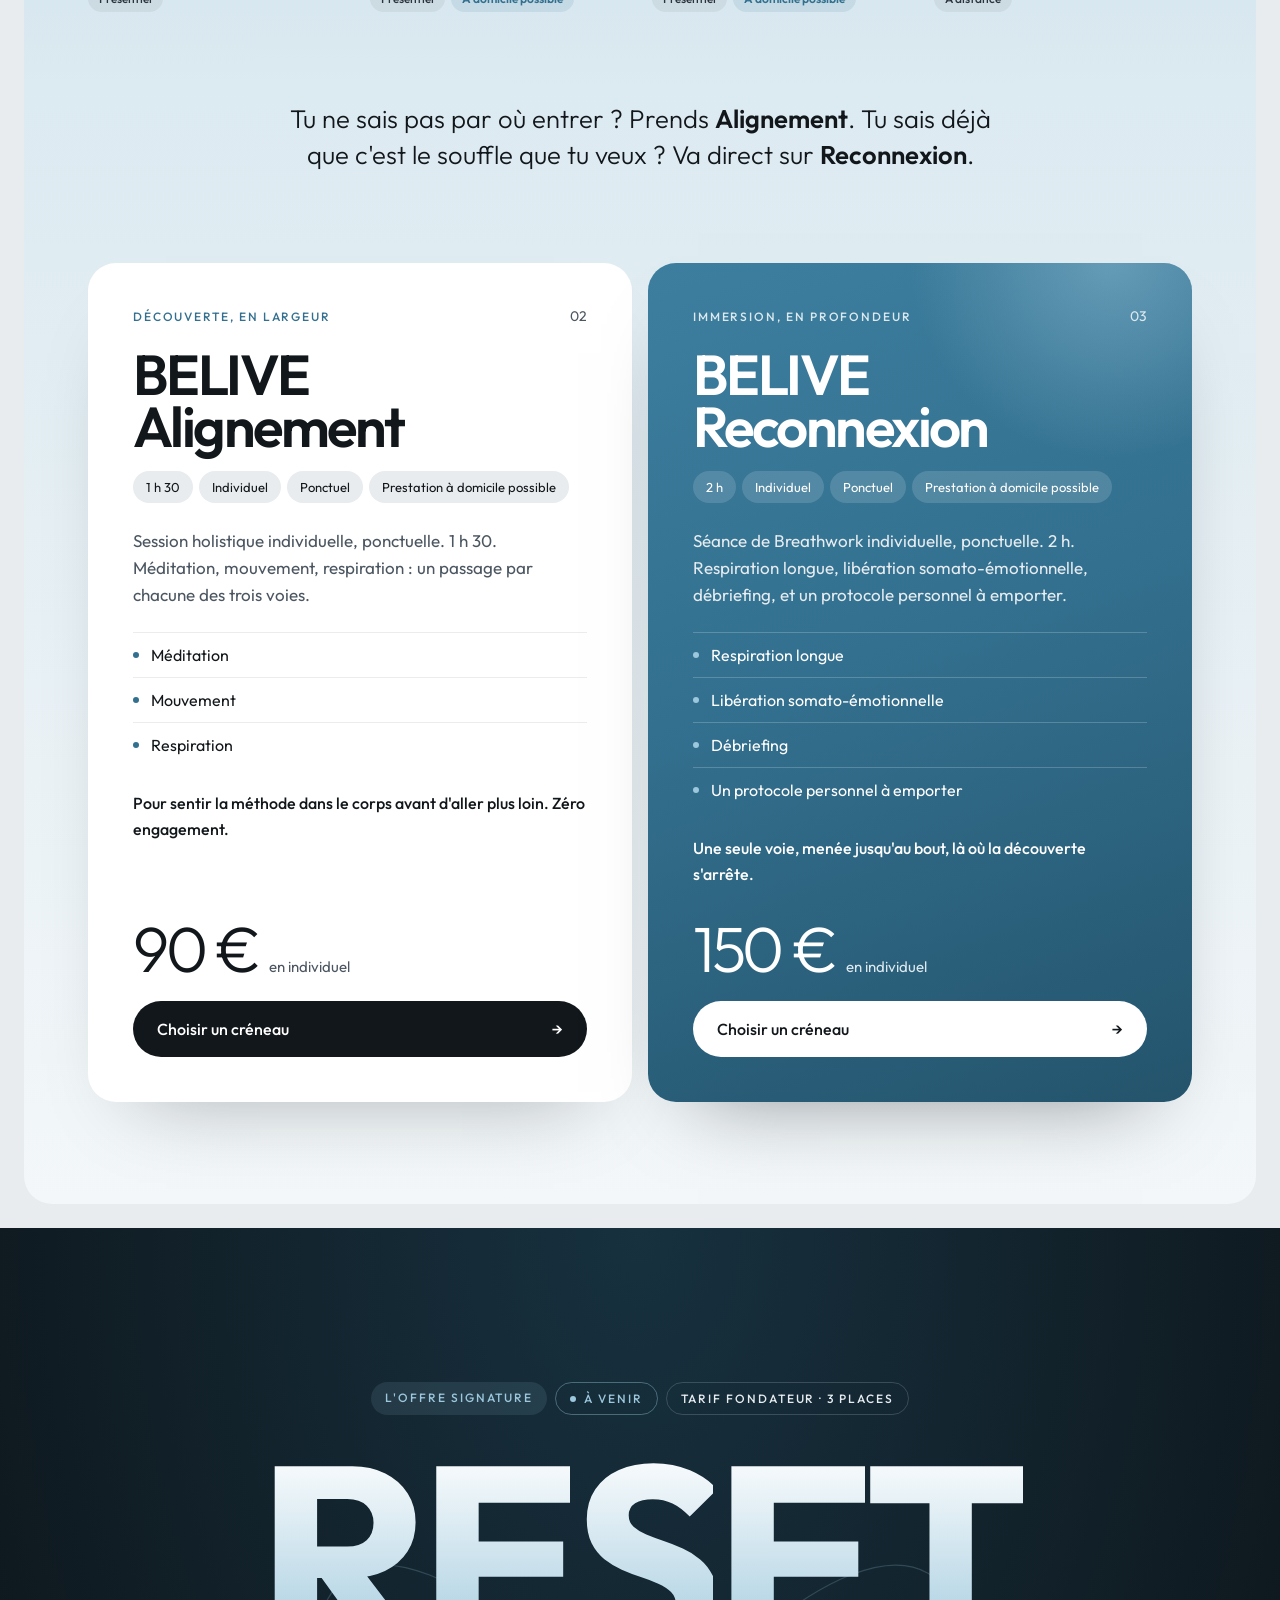
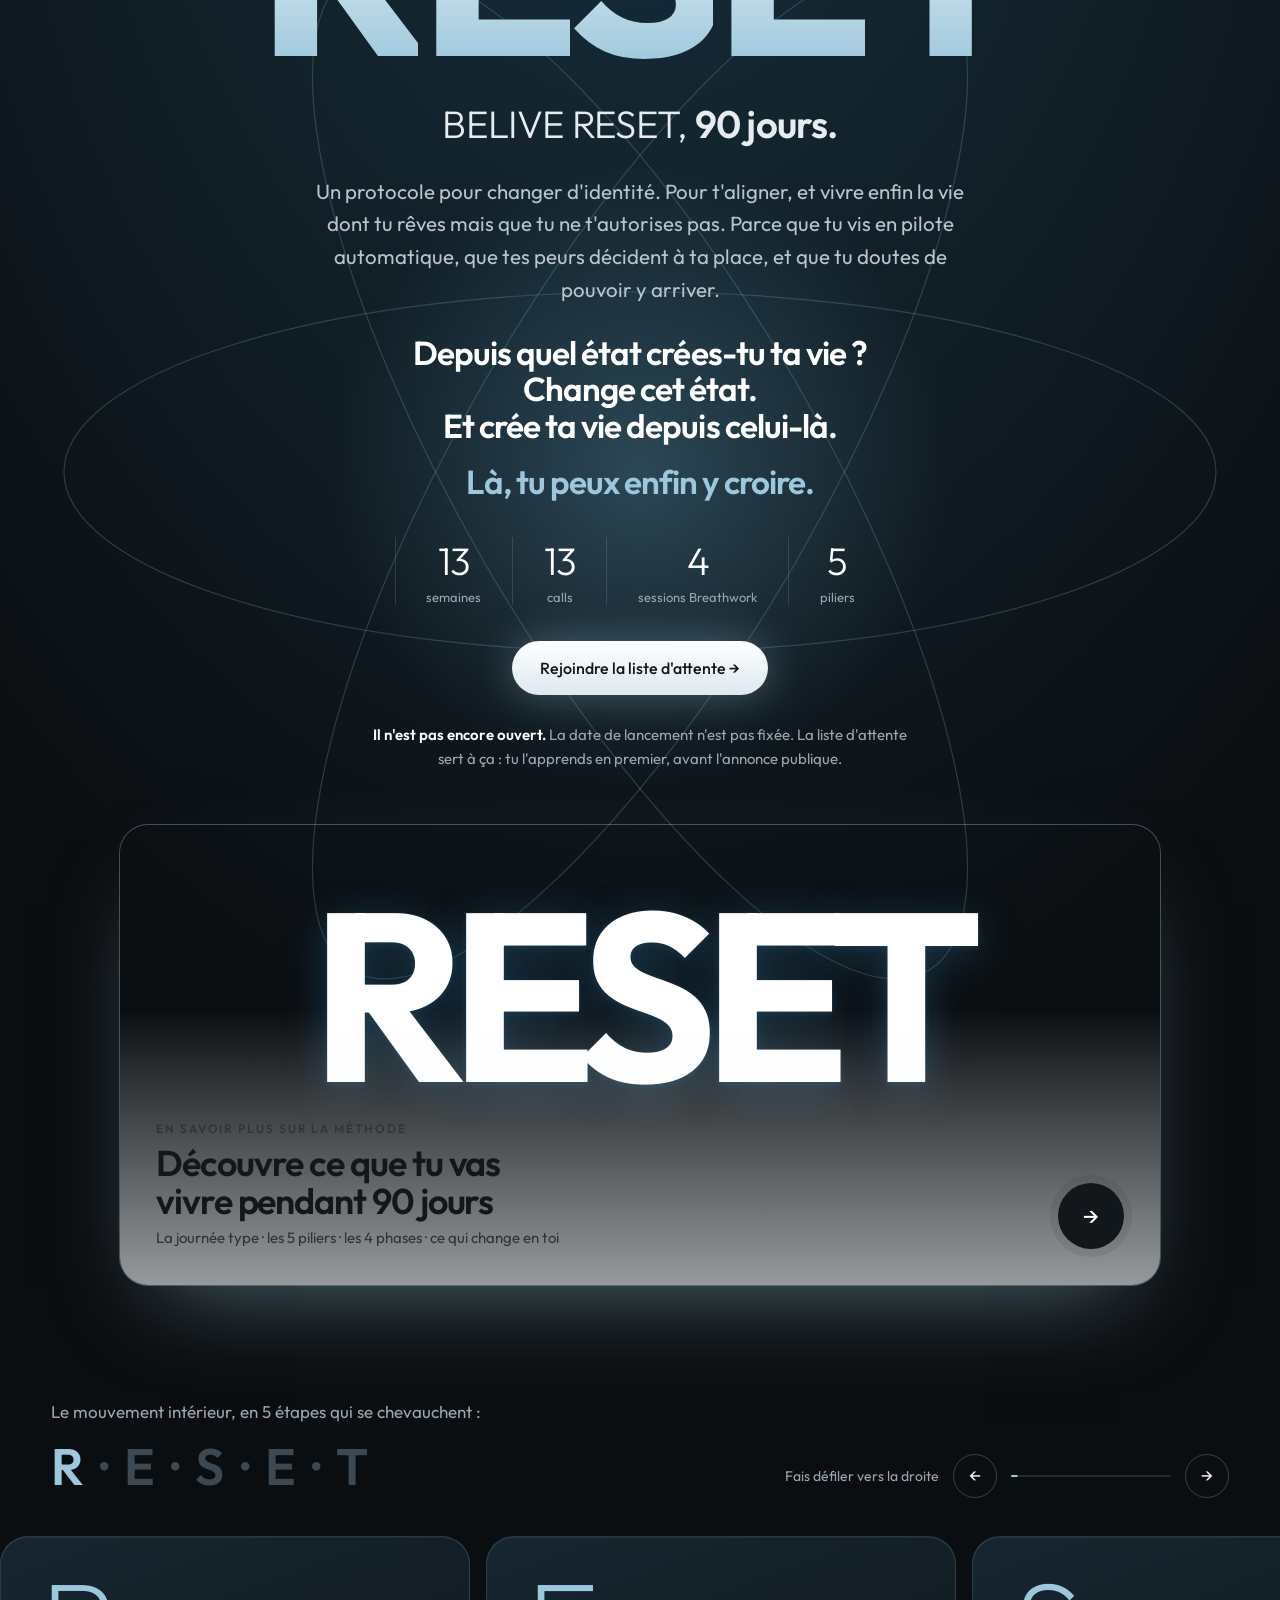
==== commit 82f7c650: "Aligne l'accueil sur la nouvelle version de RESET : temps, kit et supports Le temps chiffré suit la " ====
--- a/index.html
+++ b/index.html
@@ -1116,7 +1116,7 @@
 <p data-reveal style="position:relative;margin:0;font-size:clamp(26px,3vw,42px);font-weight:300;letter-spacing:-.02em">BELIVE RESET, <span style="font-weight:600">90 jours.</span></p>
 <p data-reveal style="position:relative;margin:0;max-width:52ch;font-size:clamp(18px,1.6vw,21px);line-height:1.6;color:#B9C5CE;text-wrap:pretty">Un protocole pour changer d'identité. Pour t'aligner, et vivre enfin la vie dont tu rêves mais que tu ne t'autorises pas. Parce que tu vis en pilote automatique, que tes peurs décident à ta place, et que tu doutes de pouvoir y arriver.</p>
 <p data-reveal style="position:relative;margin:0;font-size:clamp(24px,2.6vw,36px);font-weight:600;letter-spacing:-.03em;line-height:1.1;color:#FFFFFF;text-wrap:balance"><span style="display:block">Depuis quel état crées-tu ta&nbsp;vie&nbsp;?</span><span style="display:block">Change cet état.</span><span style="display:block">Et crée ta vie depuis celui-là.</span><span style="display:block;margin-top:.6em;color:#9CC7DC">Là, tu peux enfin y croire.</span></p>
-<div data-reveal style="position:relative;display:flex;flex-wrap:wrap;justify-content:center;gap:20px 0;padding:8px 0"><span style="display:flex;flex-direction:column;gap:4px;padding:0 clamp(14px,2.4vw,32px);border-left:1px solid rgba(230,236,240,.14)"><span style="font-size:clamp(28px,3vw,40px);font-weight:300;letter-spacing:-.03em;color:#FFFFFF">13</span><span style="font-size:13px;color:#9AA7B2">semaines</span></span><span style="display:flex;flex-direction:column;gap:4px;padding:0 clamp(14px,2.4vw,32px);border-left:1px solid rgba(230,236,240,.14)"><span style="font-size:clamp(28px,3vw,40px);font-weight:300;letter-spacing:-.03em;color:#FFFFFF">13</span><span style="font-size:13px;color:#9AA7B2">calls</span></span><span style="display:flex;flex-direction:column;gap:4px;padding:0 clamp(14px,2.4vw,32px);border-left:1px solid rgba(230,236,240,.14)"><span style="font-size:clamp(28px,3vw,40px);font-weight:300;letter-spacing:-.03em;color:#FFFFFF">4</span><span style="font-size:13px;color:#9AA7B2">sessions Breathwork</span></span><span style="display:flex;flex-direction:column;gap:4px;padding:0 clamp(14px,2.4vw,32px);border-left:1px solid rgba(230,236,240,.14)"><span style="font-size:clamp(28px,3vw,40px);font-weight:300;letter-spacing:-.03em;color:#FFFFFF">39</span><span style="font-size:13px;color:#9AA7B2">supports</span></span></div>
+<div data-reveal style="position:relative;display:flex;flex-wrap:wrap;justify-content:center;gap:20px 0;padding:8px 0"><span style="display:flex;flex-direction:column;gap:4px;padding:0 clamp(14px,2.4vw,32px);border-left:1px solid rgba(230,236,240,.14)"><span style="font-size:clamp(28px,3vw,40px);font-weight:300;letter-spacing:-.03em;color:#FFFFFF">13</span><span style="font-size:13px;color:#9AA7B2">semaines</span></span><span style="display:flex;flex-direction:column;gap:4px;padding:0 clamp(14px,2.4vw,32px);border-left:1px solid rgba(230,236,240,.14)"><span style="font-size:clamp(28px,3vw,40px);font-weight:300;letter-spacing:-.03em;color:#FFFFFF">13</span><span style="font-size:13px;color:#9AA7B2">calls</span></span><span style="display:flex;flex-direction:column;gap:4px;padding:0 clamp(14px,2.4vw,32px);border-left:1px solid rgba(230,236,240,.14)"><span style="font-size:clamp(28px,3vw,40px);font-weight:300;letter-spacing:-.03em;color:#FFFFFF">4</span><span style="font-size:13px;color:#9AA7B2">sessions Breathwork</span></span><span style="display:flex;flex-direction:column;gap:4px;padding:0 clamp(14px,2.4vw,32px);border-left:1px solid rgba(230,236,240,.14)"><span style="font-size:clamp(28px,3vw,40px);font-weight:300;letter-spacing:-.03em;color:#FFFFFF">5</span><span style="font-size:13px;color:#9AA7B2">piliers</span></span></div>
 <div data-reveal style="position:relative;display:flex;gap:12px;flex-wrap:wrap;justify-content:center">
 <a href="https://docs.google.com/forms/d/e/1FAIpQLSfj11kIlWgP47-O8oDt12YvOwmYfR5KPWXMzn8iG9LAzuwBDQ/viewform" target="_blank" rel="noopener" style="background:linear-gradient(180deg,#FFFFFF,#DDE9EF);color:#12171B;padding:17px 28px;border-radius:999px;font-weight:500;font-size:16px;box-shadow:0 0 40px rgba(156,199,220,.35);transition:transform .3s" class="hv-11">Rejoindre la liste d'attente →</a>
 </div>
@@ -1171,7 +1171,7 @@
 <h3 style="margin:16px 0 0;font-size:clamp(28px,2.6vw,38px);font-weight:600;letter-spacing:-.025em">Élancer</h3>
 <span style="color:#9AA7B2;font-size:16px">Retrouver l'élan</span>
 <span style="font-size:19px;font-weight:300;color:#FFFFFF;font-style:italic">« J'ai envie, pas juste besoin. »</span>
-<p style="margin:auto 0 0;font-size:16px;line-height:1.6;color:#B9C5CE">Quand le système est stable, l'énergie revient naturellement. Autonomisation : l'accompagnant se retire progressivement, et tu écris ton propre Protocole de Vie Souveraine.</p>
+<p style="margin:auto 0 0;font-size:16px;line-height:1.6;color:#B9C5CE">Quand le système est stable, l'énergie revient naturellement. Autonomisation : l'accompagnant se retire progressivement, et tu écris ton propre protocole.</p>
 </div>
 <div style="flex:none;width:min(82vw,470px);min-height:min(calc(var(--vh,1vh)*62),520px);background:linear-gradient(160deg,#162630 0%,#10161B 60%);border:1px solid rgba(156,199,220,.18);box-shadow:inset 0 1px 0 rgba(255,255,255,.06);border-radius:28px;padding:clamp(28px,3vw,44px);display:flex;flex-direction:column;gap:16px">
 <span style="font-size:clamp(96px,calc(var(--vh,1vh)*14),150px);font-weight:200;line-height:.8;letter-spacing:-.05em;color:#9CC7DC">T</span>
@@ -1190,26 +1190,27 @@
 </div>
 <div style="display:grid;grid-template-columns:repeat(auto-fit,minmax(min(100%,260px),1fr));gap:16px">
 <div data-reveal data-delay="0" style="display:flex;flex-direction:column;border-radius:28px;overflow:hidden;background:linear-gradient(180deg,rgba(156,199,220,.1),rgba(156,199,220,.02));border:1px solid rgba(156,199,220,.18)">
-<div style="position:relative;height:260px;background:radial-gradient(circle at 50% 55%,rgba(95,149,176,.35),rgba(11,14,17,0) 70%)"><div style="position:absolute;inset:0;animation:float 8s ease-in-out infinite"><div style="position:absolute;left:50%;top:50%;width:46%;aspect-ratio:3/4;transform:translate(-50%,-50%) rotate(-4deg);background:#F3F7F9;border-radius:6px;box-shadow:0 20px 40px -18px rgba(0,0,0,.6);padding:10%;display:flex;flex-direction:column;gap:7%;"><span style="font-size:9px;font-weight:600;letter-spacing:.08em;text-transform:uppercase;color:#12171B">Protocole de Vie Souveraine</span><span style="display:block;height:4px;border-radius:4px;width:90%;background:rgba(18,23,27,0.14)"></span><span style="display:block;height:4px;border-radius:4px;width:70%;background:rgba(18,23,27,0.14)"></span><span style="display:block;height:4px;border-radius:4px;width:84%;background:rgba(18,23,27,0.14)"></span><span style="display:block;height:4px;border-radius:4px;width:60%;background:rgba(18,23,27,0.14)"></span><span style="display:block;height:4px;border-radius:4px;width:76%;background:rgba(18,23,27,0.14)"></span><span style="margin-top:auto;font-size:10px;font-style:italic;color:#33708F">de ta main</span></div></div></div>
-<div style="display:flex;flex-direction:column;gap:10px;padding:26px 28px 30px;border-top:1px solid rgba(156,199,220,.12)"><span style="font-size:13px;color:#9CC7DC;font-weight:500">01</span><h4 style="margin:0;font-size:22px;font-weight:600;letter-spacing:-.015em;line-height:1.15">Protocole de Vie Souveraine</h4><p style="margin:0;font-size:15px;line-height:1.6;color:#B9C5CE">Ce qui a tenu, écrit de ta main.</p></div>
+<div style="position:relative;height:260px;background:radial-gradient(circle at 50% 55%,rgba(95,149,176,.35),rgba(11,14,17,0) 70%)"><div style="position:absolute;inset:0;animation:float 8s ease-in-out infinite"><div style="position:absolute;left:50%;top:50%;width:46%;aspect-ratio:3/4;transform:translate(-50%,-50%) rotate(-4deg);background:#F3F7F9;border-radius:6px;box-shadow:0 20px 40px -18px rgba(0,0,0,.6);padding:10%;display:flex;flex-direction:column;gap:7%;"><span style="font-size:9px;font-weight:600;letter-spacing:.08em;text-transform:uppercase;color:#12171B">Mon protocole</span><span style="display:block;height:4px;border-radius:4px;width:90%;background:rgba(18,23,27,0.14)"></span><span style="display:block;height:4px;border-radius:4px;width:70%;background:rgba(18,23,27,0.14)"></span><span style="display:block;height:4px;border-radius:4px;width:84%;background:rgba(18,23,27,0.14)"></span><span style="display:block;height:4px;border-radius:4px;width:60%;background:rgba(18,23,27,0.14)"></span><span style="display:block;height:4px;border-radius:4px;width:76%;background:rgba(18,23,27,0.14)"></span></div></div></div>
+<div style="display:flex;flex-direction:column;gap:10px;padding:26px 28px 30px;border-top:1px solid rgba(156,199,220,.12)"><span style="font-size:13px;color:#9CC7DC;font-weight:500">01</span><h4 style="margin:0;font-size:22px;font-weight:600;letter-spacing:-.015em;line-height:1.15">Mon protocole</h4><p style="margin:0;font-size:15px;line-height:1.6;color:#B9C5CE">Ce qui a tenu, et qui t'appartient.</p></div>
 </div>
 <div data-reveal data-delay="100" style="display:flex;flex-direction:column;border-radius:28px;overflow:hidden;background:linear-gradient(180deg,rgba(156,199,220,.1),rgba(156,199,220,.02));border:1px solid rgba(156,199,220,.18)">
-<div style="position:relative;height:260px;background:radial-gradient(circle at 50% 55%,rgba(95,149,176,.35),rgba(11,14,17,0) 70%)"><div style="position:absolute;inset:0;animation:float 9s .6s ease-in-out infinite"><div style="position:absolute;left:50%;top:50%;width:46%;aspect-ratio:3/4;transform:translate(-50%,-50%) rotate(8deg);background:#F3F7F9;border-radius:6px;box-shadow:0 20px 40px -18px rgba(0,0,0,.6);padding:10%;display:flex;flex-direction:column;gap:7%;background:#BCD8E6;opacity:.7"></div><div style="position:absolute;left:50%;top:50%;width:46%;aspect-ratio:3/4;transform:translate(-50%,-50%) rotate(3deg);background:#F3F7F9;border-radius:6px;box-shadow:0 20px 40px -18px rgba(0,0,0,.6);padding:10%;display:flex;flex-direction:column;gap:7%;background:#DDE9EF"></div><div style="position:absolute;left:50%;top:50%;width:46%;aspect-ratio:3/4;transform:translate(-50%,-50%) rotate(-3deg);background:#F3F7F9;border-radius:6px;box-shadow:0 20px 40px -18px rgba(0,0,0,.6);padding:10%;display:flex;flex-direction:column;gap:7%;"><span style="font-size:9px;font-weight:600;letter-spacing:.08em;text-transform:uppercase;color:#12171B">Journal de bord</span><span style="display:grid;grid-template-columns:repeat(7,1fr);gap:4px"><span style="aspect-ratio:1;border-radius:2px;background:#33708F"></span><span style="aspect-ratio:1;border-radius:2px;background:#33708F"></span><span style="aspect-ratio:1;border-radius:2px;background:#33708F"></span><span style="aspect-ratio:1;border-radius:2px;background:#33708F"></span><span style="aspect-ratio:1;border-radius:2px;background:#33708F"></span><span style="aspect-ratio:1;border-radius:2px;background:#33708F"></span><span style="aspect-ratio:1;border-radius:2px;background:#33708F"></span><span style="aspect-ratio:1;border-radius:2px;background:#33708F"></span><span style="aspect-ratio:1;border-radius:2px;background:#33708F"></span><span style="aspect-ratio:1;border-radius:2px;background:rgba(18,23,27,.1)"></span><span style="aspect-ratio:1;border-radius:2px;background:rgba(18,23,27,.1)"></span><span style="aspect-ratio:1;border-radius:2px;background:rgba(18,23,27,.1)"></span><span style="aspect-ratio:1;border-radius:2px;background:rgba(18,23,27,.1)"></span><span style="aspect-ratio:1;border-radius:2px;background:rgba(18,23,27,.1)"></span><span style="aspect-ratio:1;border-radius:2px;background:rgba(18,23,27,.1)"></span><span style="aspect-ratio:1;border-radius:2px;background:rgba(18,23,27,.1)"></span><span style="aspect-ratio:1;border-radius:2px;background:rgba(18,23,27,.1)"></span><span style="aspect-ratio:1;border-radius:2px;background:rgba(18,23,27,.1)"></span><span style="aspect-ratio:1;border-radius:2px;background:rgba(18,23,27,.1)"></span><span style="aspect-ratio:1;border-radius:2px;background:rgba(18,23,27,.1)"></span><span style="aspect-ratio:1;border-radius:2px;background:rgba(18,23,27,.1)"></span></span><span style="display:block;height:4px;border-radius:4px;width:80%;background:rgba(18,23,27,0.14)"></span><span style="display:block;height:4px;border-radius:4px;width:64%;background:rgba(18,23,27,0.14)"></span><span style="margin-top:auto;font-size:10px;color:#4B5661">21 pages</span></div></div></div>
-<div style="display:flex;flex-direction:column;gap:10px;padding:26px 28px 30px;border-top:1px solid rgba(156,199,220,.12)"><span style="font-size:13px;color:#9CC7DC;font-weight:500">02</span><h4 style="margin:0;font-size:22px;font-weight:600;letter-spacing:-.015em;line-height:1.15">Journal de Bord de Régulation Nerveuse</h4><p style="margin:0;font-size:15px;line-height:1.6;color:#B9C5CE">Ton relevé de chaque jour, sur papier.</p></div>
+<div style="position:relative;height:260px;background:radial-gradient(circle at 50% 55%,rgba(95,149,176,.35),rgba(11,14,17,0) 70%)"><div style="position:absolute;inset:0;animation:float 9s .6s ease-in-out infinite"><div style="position:absolute;left:50%;top:50%;width:46%;aspect-ratio:3/4;transform:translate(-50%,-50%) rotate(8deg);background:#F3F7F9;border-radius:6px;box-shadow:0 20px 40px -18px rgba(0,0,0,.6);padding:10%;display:flex;flex-direction:column;gap:7%;background:#BCD8E6;opacity:.7"></div><div style="position:absolute;left:50%;top:50%;width:46%;aspect-ratio:3/4;transform:translate(-50%,-50%) rotate(3deg);background:#F3F7F9;border-radius:6px;box-shadow:0 20px 40px -18px rgba(0,0,0,.6);padding:10%;display:flex;flex-direction:column;gap:7%;background:#DDE9EF"></div><div style="position:absolute;left:50%;top:50%;width:46%;aspect-ratio:3/4;transform:translate(-50%,-50%) rotate(-3deg);background:#F3F7F9;border-radius:6px;box-shadow:0 20px 40px -18px rgba(0,0,0,.6);padding:10%;display:flex;flex-direction:column;gap:7%;"><span style="font-size:9px;font-weight:600;letter-spacing:.08em;text-transform:uppercase;color:#12171B">Ton journal</span><span style="display:grid;grid-template-columns:repeat(7,1fr);gap:4px"><span style="aspect-ratio:1;border-radius:2px;background:#33708F"></span><span style="aspect-ratio:1;border-radius:2px;background:#33708F"></span><span style="aspect-ratio:1;border-radius:2px;background:#33708F"></span><span style="aspect-ratio:1;border-radius:2px;background:#33708F"></span><span style="aspect-ratio:1;border-radius:2px;background:#33708F"></span><span style="aspect-ratio:1;border-radius:2px;background:#33708F"></span><span style="aspect-ratio:1;border-radius:2px;background:#33708F"></span><span style="aspect-ratio:1;border-radius:2px;background:#33708F"></span><span style="aspect-ratio:1;border-radius:2px;background:#33708F"></span><span style="aspect-ratio:1;border-radius:2px;background:rgba(18,23,27,.1)"></span><span style="aspect-ratio:1;border-radius:2px;background:rgba(18,23,27,.1)"></span><span style="aspect-ratio:1;border-radius:2px;background:rgba(18,23,27,.1)"></span><span style="aspect-ratio:1;border-radius:2px;background:rgba(18,23,27,.1)"></span><span style="aspect-ratio:1;border-radius:2px;background:rgba(18,23,27,.1)"></span><span style="aspect-ratio:1;border-radius:2px;background:rgba(18,23,27,.1)"></span><span style="aspect-ratio:1;border-radius:2px;background:rgba(18,23,27,.1)"></span><span style="aspect-ratio:1;border-radius:2px;background:rgba(18,23,27,.1)"></span><span style="aspect-ratio:1;border-radius:2px;background:rgba(18,23,27,.1)"></span><span style="aspect-ratio:1;border-radius:2px;background:rgba(18,23,27,.1)"></span><span style="aspect-ratio:1;border-radius:2px;background:rgba(18,23,27,.1)"></span><span style="aspect-ratio:1;border-radius:2px;background:rgba(18,23,27,.1)"></span></span><span style="display:block;height:4px;border-radius:4px;width:80%;background:rgba(18,23,27,0.14)"></span><span style="display:block;height:4px;border-radius:4px;width:64%;background:rgba(18,23,27,0.14)"></span></div></div></div>
+<div style="display:flex;flex-direction:column;gap:10px;padding:26px 28px 30px;border-top:1px solid rgba(156,199,220,.12)"><span style="font-size:13px;color:#9CC7DC;font-weight:500">02</span><h4 style="margin:0;font-size:22px;font-weight:600;letter-spacing:-.015em;line-height:1.15">Ton journal</h4><p style="margin:0;font-size:15px;line-height:1.6;color:#B9C5CE">Ton relevé, matin et soir, après l'assise, loin du téléphone.</p></div>
 </div>
 <div data-reveal data-delay="200" style="display:flex;flex-direction:column;border-radius:28px;overflow:hidden;background:linear-gradient(180deg,rgba(156,199,220,.1),rgba(156,199,220,.02));border:1px solid rgba(156,199,220,.18)">
-<div style="position:relative;height:260px;background:radial-gradient(circle at 50% 55%,rgba(95,149,176,.35),rgba(11,14,17,0) 70%)"><div style="position:absolute;inset:0;animation:float 7.5s 1.2s ease-in-out infinite"><div style="position:absolute;left:50%;top:50%;width:46%;aspect-ratio:3/4;transform:translate(-50%,-50%) rotate(4deg);background:#F3F7F9;border-radius:6px;box-shadow:0 20px 40px -18px rgba(0,0,0,.6);padding:10%;display:flex;flex-direction:column;gap:7%;"><span style="font-size:9px;font-weight:600;letter-spacing:.08em;text-transform:uppercase;color:#12171B">Pratiques respiratoires</span><span style="position:relative;flex:1;display:flex;align-items:center;justify-content:center"><span style="position:absolute;width:80%;aspect-ratio:1;border-radius:50%;border:1px solid rgba(51,112,143,.3)"></span><span style="position:absolute;width:55%;aspect-ratio:1;border-radius:50%;border:1px solid rgba(51,112,143,.5);transform:scale(var(--core));transition:transform 5s cubic-bezier(.45,0,.55,1)"></span><span style="width:18%;aspect-ratio:1;border-radius:50%;background:#33708F"></span></span><span style="display:block;height:4px;border-radius:4px;width:70%;background:rgba(18,23,27,0.14)"></span></div></div></div>
-<div style="display:flex;flex-direction:column;gap:10px;padding:26px 28px 30px;border-top:1px solid rgba(156,199,220,.12)"><span style="font-size:13px;color:#9CC7DC;font-weight:500">03</span><h4 style="margin:0;font-size:22px;font-weight:600;letter-spacing:-.015em;line-height:1.15">Guide des Pratiques Respiratoires &amp; Énergétiques</h4><p style="margin:0;font-size:15px;line-height:1.6;color:#B9C5CE">Pour gérer ton stress sur le moment, sans moi.</p></div>
+<div style="position:relative;height:260px;background:radial-gradient(circle at 50% 55%,rgba(95,149,176,.35),rgba(11,14,17,0) 70%)"><div style="position:absolute;inset:0;animation:float 7.5s 1.2s ease-in-out infinite"><div style="position:absolute;left:50%;top:50%;width:46%;aspect-ratio:3/4;transform:translate(-50%,-50%) rotate(4deg);background:#F3F7F9;border-radius:6px;box-shadow:0 20px 40px -18px rgba(0,0,0,.6);padding:10%;display:flex;flex-direction:column;gap:7%;"><span style="font-size:9px;font-weight:600;letter-spacing:.08em;text-transform:uppercase;color:#12171B">Tes respirations</span><span style="position:relative;flex:1;display:flex;align-items:center;justify-content:center"><span style="position:absolute;width:80%;aspect-ratio:1;border-radius:50%;border:1px solid rgba(51,112,143,.3)"></span><span style="position:absolute;width:55%;aspect-ratio:1;border-radius:50%;border:1px solid rgba(51,112,143,.5);transform:scale(var(--core));transition:transform 5s cubic-bezier(.45,0,.55,1)"></span><span style="width:18%;aspect-ratio:1;border-radius:50%;background:#33708F"></span></span><span style="display:block;height:4px;border-radius:4px;width:70%;background:rgba(18,23,27,0.14)"></span></div></div></div>
+<div style="display:flex;flex-direction:column;gap:10px;padding:26px 28px 30px;border-top:1px solid rgba(156,199,220,.12)"><span style="font-size:13px;color:#9CC7DC;font-weight:500">03</span><h4 style="margin:0;font-size:22px;font-weight:600;letter-spacing:-.015em;line-height:1.15">Tes respirations</h4><p style="margin:0;font-size:15px;line-height:1.6;color:#B9C5CE">Tes assises, tes respirations de régulation et d'activation&nbsp;: de quoi te réguler sur le moment, sans moi.</p></div>
 </div>
 <div data-reveal data-delay="300" style="display:flex;flex-direction:column;border-radius:28px;overflow:hidden;background:linear-gradient(180deg,rgba(156,199,220,.1),rgba(156,199,220,.02));border:1px solid rgba(156,199,220,.18)">
-<div style="position:relative;height:260px;background:radial-gradient(circle at 50% 55%,rgba(95,149,176,.35),rgba(11,14,17,0) 70%)"><div style="position:absolute;inset:0;animation:float 8.5s 1.8s ease-in-out infinite"><div style="position:absolute;left:50%;top:50%;width:46%;aspect-ratio:3/4;transform:translate(-50%,-50%) rotate(-5deg);background:#F3F7F9;border-radius:6px;box-shadow:0 20px 40px -18px rgba(0,0,0,.6);padding:10%;display:flex;flex-direction:column;gap:7%;"><span style="font-size:9px;font-weight:600;letter-spacing:.08em;text-transform:uppercase;color:#12171B">Guide du Mouvement</span><span style="font-size:8px;letter-spacing:.1em;text-transform:uppercase;color:#4B5661">Matin</span><span style="display:flex;align-items:center;gap:6px"><span style="flex:none;width:9px;height:9px;border-radius:2px;border:1px solid #33708F;background:#33708F"></span><span style="display:block;height:4px;border-radius:4px;width:70%;background:rgba(18,23,27,0.14)"></span></span><span style="display:flex;align-items:center;gap:6px"><span style="flex:none;width:9px;height:9px;border-radius:2px;border:1px solid #33708F;background:#33708F"></span><span style="display:block;height:4px;border-radius:4px;width:70%;background:rgba(18,23,27,0.14)"></span></span><span style="font-size:8px;letter-spacing:.1em;text-transform:uppercase;color:#4B5661">Training</span><span style="display:flex;align-items:center;gap:6px"><span style="flex:none;width:9px;height:9px;border-radius:2px;border:1px solid #33708F;background:#33708F"></span><span style="display:block;height:4px;border-radius:4px;width:70%;background:rgba(18,23,27,0.14)"></span></span><span style="display:flex;align-items:center;gap:6px"><span style="flex:none;width:9px;height:9px;border-radius:2px;border:1px solid #33708F;background:transparent"></span><span style="display:block;height:4px;border-radius:4px;width:55%;background:rgba(18,23,27,0.14)"></span></span></div></div></div>
+<div style="position:relative;height:260px;background:radial-gradient(circle at 50% 55%,rgba(95,149,176,.35),rgba(11,14,17,0) 70%)"><div style="position:absolute;inset:0;animation:float 8.5s 1.8s ease-in-out infinite"><div style="position:absolute;left:50%;top:50%;width:46%;aspect-ratio:3/4;transform:translate(-50%,-50%) rotate(-5deg);background:#F3F7F9;border-radius:6px;box-shadow:0 20px 40px -18px rgba(0,0,0,.6);padding:10%;display:flex;flex-direction:column;gap:7%;"><span style="font-size:9px;font-weight:600;letter-spacing:.08em;text-transform:uppercase;color:#12171B">Guide du Mouvement</span><span style="font-size:8px;letter-spacing:.1em;text-transform:uppercase;color:#4B5661">Matin</span><span style="display:flex;align-items:center;gap:6px"><span style="flex:none;width:9px;height:9px;border-radius:2px;border:1px solid #33708F;background:#33708F"></span><span style="display:block;height:4px;border-radius:4px;width:70%;background:rgba(18,23,27,0.14)"></span></span><span style="display:flex;align-items:center;gap:6px"><span style="flex:none;width:9px;height:9px;border-radius:2px;border:1px solid #33708F;background:#33708F"></span><span style="display:block;height:4px;border-radius:4px;width:70%;background:rgba(18,23,27,0.14)"></span></span><span style="font-size:8px;letter-spacing:.1em;text-transform:uppercase;color:#4B5661">HIIT</span><span style="display:flex;align-items:center;gap:6px"><span style="flex:none;width:9px;height:9px;border-radius:2px;border:1px solid #33708F;background:#33708F"></span><span style="display:block;height:4px;border-radius:4px;width:70%;background:rgba(18,23,27,0.14)"></span></span><span style="display:flex;align-items:center;gap:6px"><span style="flex:none;width:9px;height:9px;border-radius:2px;border:1px solid #33708F;background:transparent"></span><span style="display:block;height:4px;border-radius:4px;width:55%;background:rgba(18,23,27,0.14)"></span></span></div></div></div>
 <div style="display:flex;flex-direction:column;gap:10px;padding:26px 28px 30px;border-top:1px solid rgba(156,199,220,.12)"><span style="font-size:13px;color:#9CC7DC;font-weight:500">04</span><h4 style="margin:0;font-size:22px;font-weight:600;letter-spacing:-.015em;line-height:1.15">Guide du Mouvement</h4><p style="margin:0;font-size:15px;line-height:1.6;color:#B9C5CE">Tes séances, calées sur ton niveau et ton temps.</p></div>
 </div>
 </div>
 <div data-reveal style="display:grid;grid-template-columns:repeat(auto-fit,minmax(min(100%,360px),1fr));gap:clamp(28px,4vw,64px);align-items:center;padding:clamp(28px,4vw,56px);border-radius:28px;border:1px solid rgba(156,199,220,.18);background:rgba(156,199,220,.04)">
 <div style="display:flex;flex-direction:column;gap:14px">
-<span style="display:flex;align-items:baseline;gap:12px"><span data-count="39" style="font-size:clamp(72px,8vw,120px);font-weight:200;letter-spacing:-.05em;line-height:.85;color:#9CC7DC">39</span><span style="font-size:20px;font-weight:500">supports</span></span>
-<p style="margin:0;font-size:17px;line-height:1.65;color:#B9C5CE">Vidéos, audios, guides et fiches, qui s'ouvrent au fil des phases.</p>
+<span style="font-size:20px;font-weight:500">Et des supports, pour</span>
+<span style="font-size:clamp(40px,4.6vw,64px);font-weight:200;letter-spacing:-.04em;line-height:1.02;color:#9CC7DC">la méditation,<br>la respiration,<br>le mouvement.</span>
+<p style="margin:0;font-size:17px;line-height:1.65;color:#B9C5CE">Vidéos, audios et fiches, qui s'ouvrent au fil des phases.</p>
 </div>
 <div style="display:flex;flex-direction:column;gap:14px">
 <div data-dots style="display:grid;grid-template-columns:repeat(13,minmax(0,1fr));gap:8px"><span style="aspect-ratio:1;border-radius:50%;background:rgba(230,236,240,.1);transition:background .4s,box-shadow .4s"></span><span style="aspect-ratio:1;border-radius:50%;background:rgba(230,236,240,.1);transition:background .4s,box-shadow .4s"></span><span style="aspect-ratio:1;border-radius:50%;background:rgba(230,236,240,.1);transition:background .4s,box-shadow .4s"></span><span style="aspect-ratio:1;border-radius:50%;background:rgba(230,236,240,.1);transition:background .4s,box-shadow .4s"></span><span style="aspect-ratio:1;border-radius:50%;background:rgba(230,236,240,.1);transition:background .4s,box-shadow .4s"></span><span style="aspect-ratio:1;border-radius:50%;background:rgba(230,236,240,.1);transition:background .4s,box-shadow .4s"></span><span style="aspect-ratio:1;border-radius:50%;background:rgba(230,236,240,.1);transition:background .4s,box-shadow .4s"></span><span style="aspect-ratio:1;border-radius:50%;background:rgba(230,236,240,.1);transition:background .4s,box-shadow .4s"></span><span style="aspect-ratio:1;border-radius:50%;background:rgba(230,236,240,.1);transition:background .4s,box-shadow .4s"></span><span style="aspect-ratio:1;border-radius:50%;background:rgba(230,236,240,.1);transition:background .4s,box-shadow .4s"></span><span style="aspect-ratio:1;border-radius:50%;background:rgba(230,236,240,.1);transition:background .4s,box-shadow .4s"></span><span style="aspect-ratio:1;border-radius:50%;background:rgba(230,236,240,.1);transition:background .4s,box-shadow .4s"></span><span style="aspect-ratio:1;border-radius:50%;background:rgba(230,236,240,.1);transition:background .4s,box-shadow .4s"></span><span style="aspect-ratio:1;border-radius:50%;background:rgba(230,236,240,.1);transition:background .4s,box-shadow .4s"></span><span style="aspect-ratio:1;border-radius:50%;background:rgba(230,236,240,.1);transition:background .4s,box-shadow .4s"></span><span style="aspect-ratio:1;border-radius:50%;background:rgba(230,236,240,.1);transition:background .4s,box-shadow .4s"></span><span style="aspect-ratio:1;border-radius:50%;background:rgba(230,236,240,.1);transition:background .4s,box-shadow .4s"></span><span style="aspect-ratio:1;border-radius:50%;background:rgba(230,236,240,.1);transition:background .4s,box-shadow .4s"></span><span style="aspect-ratio:1;border-radius:50%;background:rgba(230,236,240,.1);transition:background .4s,box-shadow .4s"></span><span style="aspect-ratio:1;border-radius:50%;background:rgba(230,236,240,.1);transition:background .4s,box-shadow .4s"></span><span style="aspect-ratio:1;border-radius:50%;background:rgba(230,236,240,.1);transition:background .4s,box-shadow .4s"></span><span style="aspect-ratio:1;border-radius:50%;background:rgba(230,236,240,.1);transition:background .4s,box-shadow .4s"></span><span style="aspect-ratio:1;border-radius:50%;background:rgba(230,236,240,.1);transition:background .4s,box-shadow .4s"></span><span style="aspect-ratio:1;border-radius:50%;background:rgba(230,236,240,.1);transition:background .4s,box-shadow .4s"></span><span style="aspect-ratio:1;border-radius:50%;background:rgba(230,236,240,.1);transition:background .4s,box-shadow .4s"></span><span style="aspect-ratio:1;border-radius:50%;background:rgba(230,236,240,.1);transition:background .4s,box-shadow .4s"></span><span style="aspect-ratio:1;border-radius:50%;background:rgba(230,236,240,.1);transition:background .4s,box-shadow .4s"></span><span style="aspect-ratio:1;border-radius:50%;background:rgba(230,236,240,.1);transition:background .4s,box-shadow .4s"></span><span style="aspect-ratio:1;border-radius:50%;background:rgba(230,236,240,.1);transition:background .4s,box-shadow .4s"></span><span style="aspect-ratio:1;border-radius:50%;background:rgba(230,236,240,.1);transition:background .4s,box-shadow .4s"></span><span style="aspect-ratio:1;border-radius:50%;background:rgba(230,236,240,.1);transition:background .4s,box-shadow .4s"></span><span style="aspect-ratio:1;border-radius:50%;background:rgba(230,236,240,.1);transition:background .4s,box-shadow .4s"></span><span style="aspect-ratio:1;border-radius:50%;background:rgba(230,236,240,.1);transition:background .4s,box-shadow .4s"></span><span style="aspect-ratio:1;border-radius:50%;background:rgba(230,236,240,.1);transition:background .4s,box-shadow .4s"></span><span style="aspect-ratio:1;border-radius:50%;background:rgba(230,236,240,.1);transition:background .4s,box-shadow .4s"></span><span style="aspect-ratio:1;border-radius:50%;background:rgba(230,236,240,.1);transition:background .4s,box-shadow .4s"></span><span style="aspect-ratio:1;border-radius:50%;background:rgba(230,236,240,.1);transition:background .4s,box-shadow .4s"></span><span style="aspect-ratio:1;border-radius:50%;background:rgba(230,236,240,.1);transition:background .4s,box-shadow .4s"></span><span style="aspect-ratio:1;border-radius:50%;background:rgba(230,236,240,.1);transition:background .4s,box-shadow .4s"></span></div>
@@ -1228,7 +1229,7 @@
 <div data-reveal style="border-radius:28px;background:#E6ECF0;color:#12171B;padding:clamp(28px,4vw,52px);display:flex;flex-direction:column;gap:22px">
 <h3 style="margin:0;font-size:clamp(28px,2.8vw,40px);font-weight:600;letter-spacing:-.03em;line-height:1.05">Ce protocole n'est pas pour toi si…</h3>
 <ul style="margin:0;padding:0;list-style:none;display:flex;flex-direction:column;gap:8px">
-<li style="display:flex;gap:14px;align-items:flex-start;padding:14px 16px;border-radius:16px;background:#FFFFFF;font-size:16px;line-height:1.5;color:#2B343C"><span style="flex:none;width:22px;height:22px;border-radius:50%;border:1px solid #33708F;color:#33708F;display:flex;align-items:center;justify-content:center;font-size:13px;line-height:1;margin-top:1px">×</span><span>tu cherches un miracle, sans effort&nbsp;;</span></li><li style="display:flex;gap:14px;align-items:flex-start;padding:14px 16px;border-radius:16px;background:#FFFFFF;font-size:16px;line-height:1.5;color:#2B343C"><span style="flex:none;width:22px;height:22px;border-radius:50%;border:1px solid #33708F;color:#33708F;display:flex;align-items:center;justify-content:center;font-size:13px;line-height:1;margin-top:1px">×</span><span>tu attends que je change les choses à ta place&nbsp;;</span></li><li style="display:flex;gap:14px;align-items:flex-start;padding:14px 16px;border-radius:16px;background:#FFFFFF;font-size:16px;line-height:1.5;color:#2B343C"><span style="flex:none;width:22px;height:22px;border-radius:50%;border:1px solid #33708F;color:#33708F;display:flex;align-items:center;justify-content:center;font-size:13px;line-height:1;margin-top:1px">×</span><span>tu veux juste «&nbsp;essayer pour voir&nbsp;»&nbsp;;</span></li><li style="display:flex;gap:14px;align-items:flex-start;padding:14px 16px;border-radius:16px;background:#FFFFFF;font-size:16px;line-height:1.5;color:#2B343C"><span style="flex:none;width:22px;height:22px;border-radius:50%;border:1px solid #33708F;color:#33708F;display:flex;align-items:center;justify-content:center;font-size:13px;line-height:1;margin-top:1px">×</span><span>tu n'as pas jusqu'à 85 minutes par jour, des semaines 8 à 13.</span></li>
+<li style="display:flex;gap:14px;align-items:flex-start;padding:14px 16px;border-radius:16px;background:#FFFFFF;font-size:16px;line-height:1.5;color:#2B343C"><span style="flex:none;width:22px;height:22px;border-radius:50%;border:1px solid #33708F;color:#33708F;display:flex;align-items:center;justify-content:center;font-size:13px;line-height:1;margin-top:1px">×</span><span>tu cherches un miracle, sans effort&nbsp;;</span></li><li style="display:flex;gap:14px;align-items:flex-start;padding:14px 16px;border-radius:16px;background:#FFFFFF;font-size:16px;line-height:1.5;color:#2B343C"><span style="flex:none;width:22px;height:22px;border-radius:50%;border:1px solid #33708F;color:#33708F;display:flex;align-items:center;justify-content:center;font-size:13px;line-height:1;margin-top:1px">×</span><span>tu attends que je change les choses à ta place&nbsp;;</span></li><li style="display:flex;gap:14px;align-items:flex-start;padding:14px 16px;border-radius:16px;background:#FFFFFF;font-size:16px;line-height:1.5;color:#2B343C"><span style="flex:none;width:22px;height:22px;border-radius:50%;border:1px solid #33708F;color:#33708F;display:flex;align-items:center;justify-content:center;font-size:13px;line-height:1;margin-top:1px">×</span><span>tu veux juste «&nbsp;essayer pour voir&nbsp;»&nbsp;;</span></li><li style="display:flex;gap:14px;align-items:flex-start;padding:14px 16px;border-radius:16px;background:#FFFFFF;font-size:16px;line-height:1.5;color:#2B343C"><span style="flex:none;width:22px;height:22px;border-radius:50%;border:1px solid #33708F;color:#33708F;display:flex;align-items:center;justify-content:center;font-size:13px;line-height:1;margin-top:1px">×</span><span>tu ne peux pas t'accorder environ 1 heure par jour, dès la semaine 8.</span></li>
 </ul>
 <p style="margin:0;font-size:17px;line-height:1.6;color:#12171B;font-weight:500">Je préfère te le dire avant. Dire non fait partie du travail.</p>
 </div>
@@ -1318,9 +1319,9 @@
 <span class="faq__icon" aria-hidden="true">+</span>
 </button></h3>
 <div class="faq__a" id="faq-a3" role="region" aria-labelledby="faq-q3" hidden>
-<p style="margin:0;font-size:17px;line-height:1.65;color:#4B5661">Du vrai temps, et je préfère te le chiffrer avant que tu le découvres en semaine 8. Sur les 13 semaines&nbsp;: environ 98 heures de pratique qui demandent un créneau à elles, les 4 sessions Breathwork comprises. Plus une quinzaine d'heures de lumière du matin, et celles-là se prennent en buvant ton café dehors. Au total, environ 113 heures, sans compter les 13 calls.</p>
-<p style="margin:0;font-size:17px;line-height:1.65;color:#4B5661">Ça monte par paliers : 8 minutes par jour la première semaine, jusqu'à 75 minutes aux semaines 8 à 13, 85 avec la lumière. Rien n'arrive à pleine dose le premier jour, et l'essentiel s'accroche à des moments qui existent déjà : le lever, le repas de midi, la soirée.</p>
-<p style="margin:0;font-size:17px;line-height:1.65;color:#4B5661">C'est pour ça que le questionnaire d'admission te demande le temps dont tu disposes vraiment. Si tu as moins de 100 minutes par jour au plus fort du protocole, ce n'est simplement pas encore le moment. Ce n'est pas un refus : tu y reviendras quand tu pourras te les accorder.</p>
+<p style="margin:0;font-size:17px;line-height:1.65;color:#4B5661">Du vrai temps, et je préfère te le chiffrer avant que tu le découvres en cours de route. Quand tout est en place, dès la semaine 8&nbsp;: environ 1 heure par jour, plus 20 à 30 minutes trois fois par semaine pour le HIIT et le stretching. Sur les 13 semaines, environ 100 heures de pratique, les 4 sessions Breathwork comprises, sans compter les 13 calls.</p>
+<p style="margin:0;font-size:17px;line-height:1.65;color:#4B5661">Ça monte par paliers : 8 minutes par jour la première semaine, puis un moment de plus chaque semaine, le midi, le soir, puis le corps. Rien n'arrive à pleine dose le premier jour, et l'essentiel s'accroche à des moments qui existent déjà : le lever, le repas de midi, la soirée. La lumière du matin, l'eau froide et le café ne sont pas comptés : ils se glissent dans des gestes que tu fais déjà.</p>
+<p style="margin:0;font-size:17px;line-height:1.65;color:#4B5661">C'est pour ça que le questionnaire d'admission te demande le temps dont tu disposes vraiment. Si tu ne peux pas t'accorder cette heure par jour au plus fort du protocole, ce n'est simplement pas encore le moment. Ce n'est pas un refus : tu y reviendras quand tu pourras te l'accorder.</p>
 </div>
 </div>
 <div class="faq__item" style="border-bottom:1px solid rgba(18,23,27,.15)">
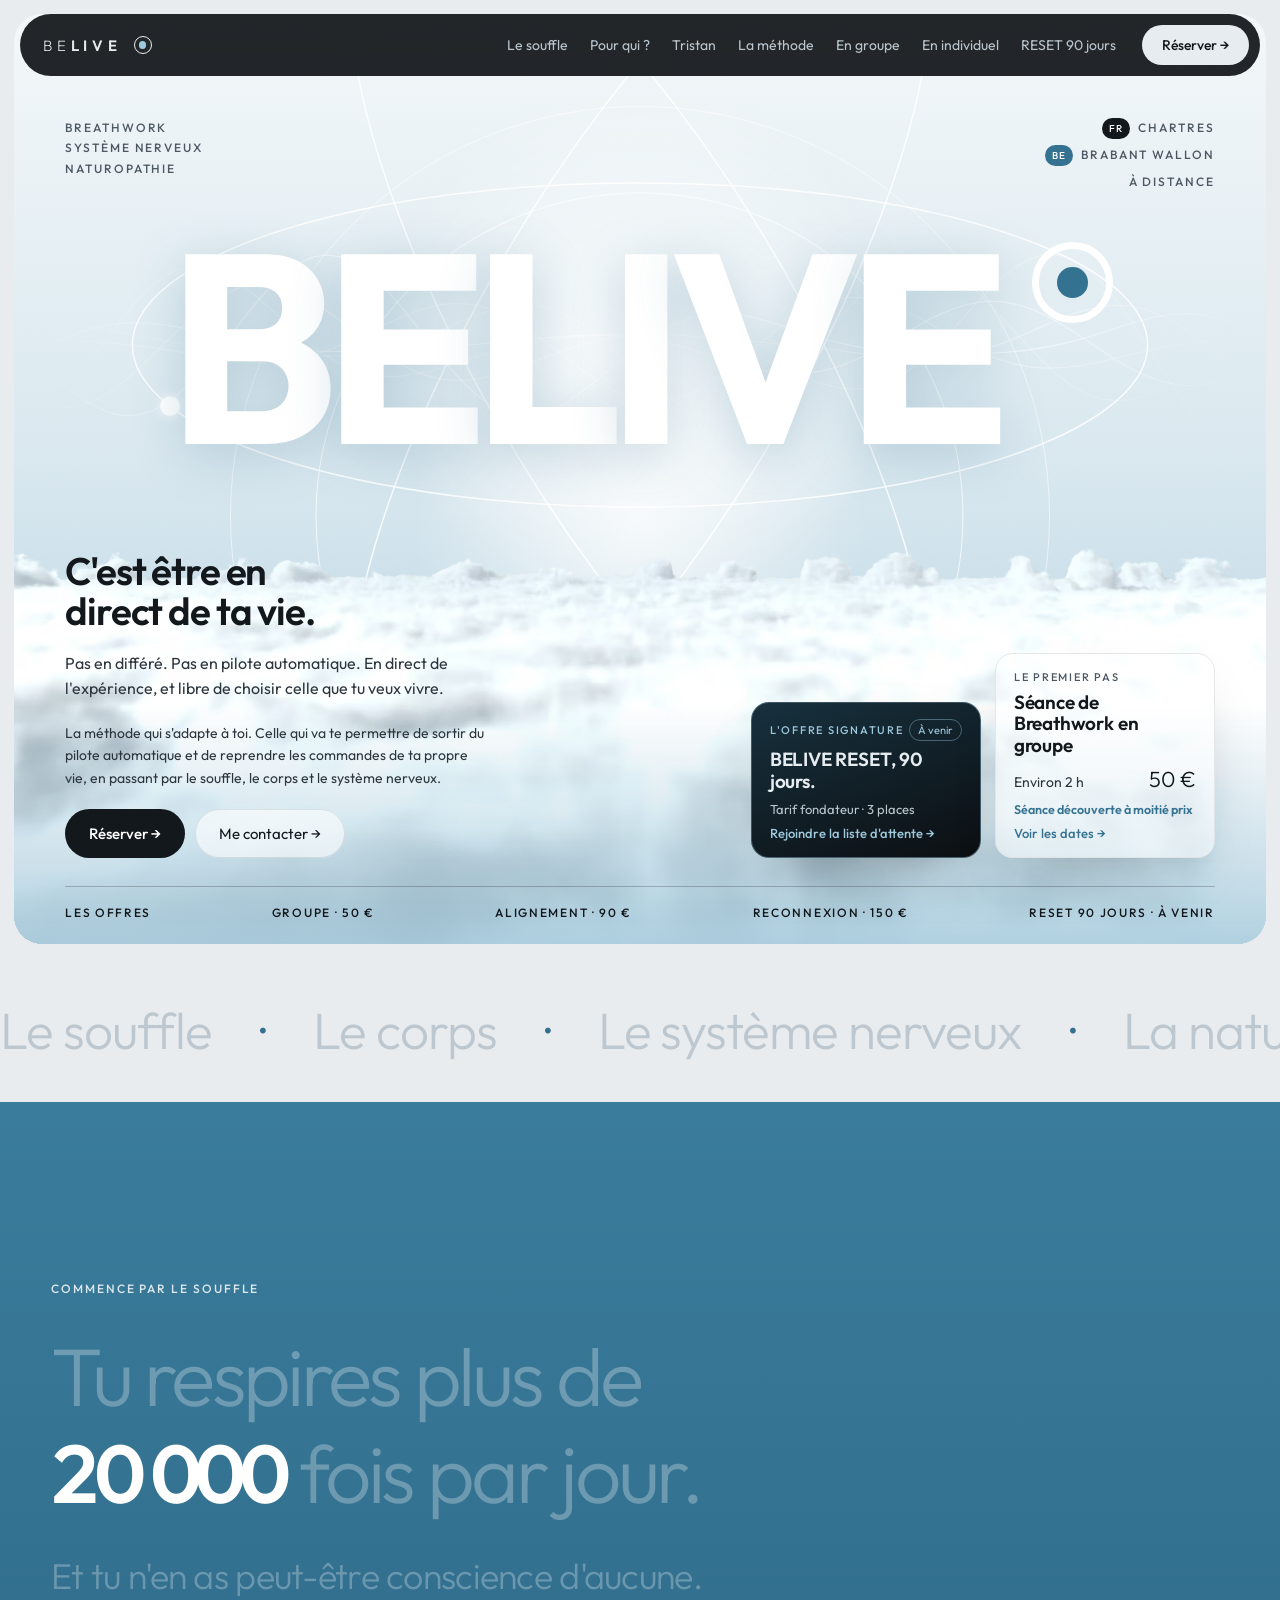
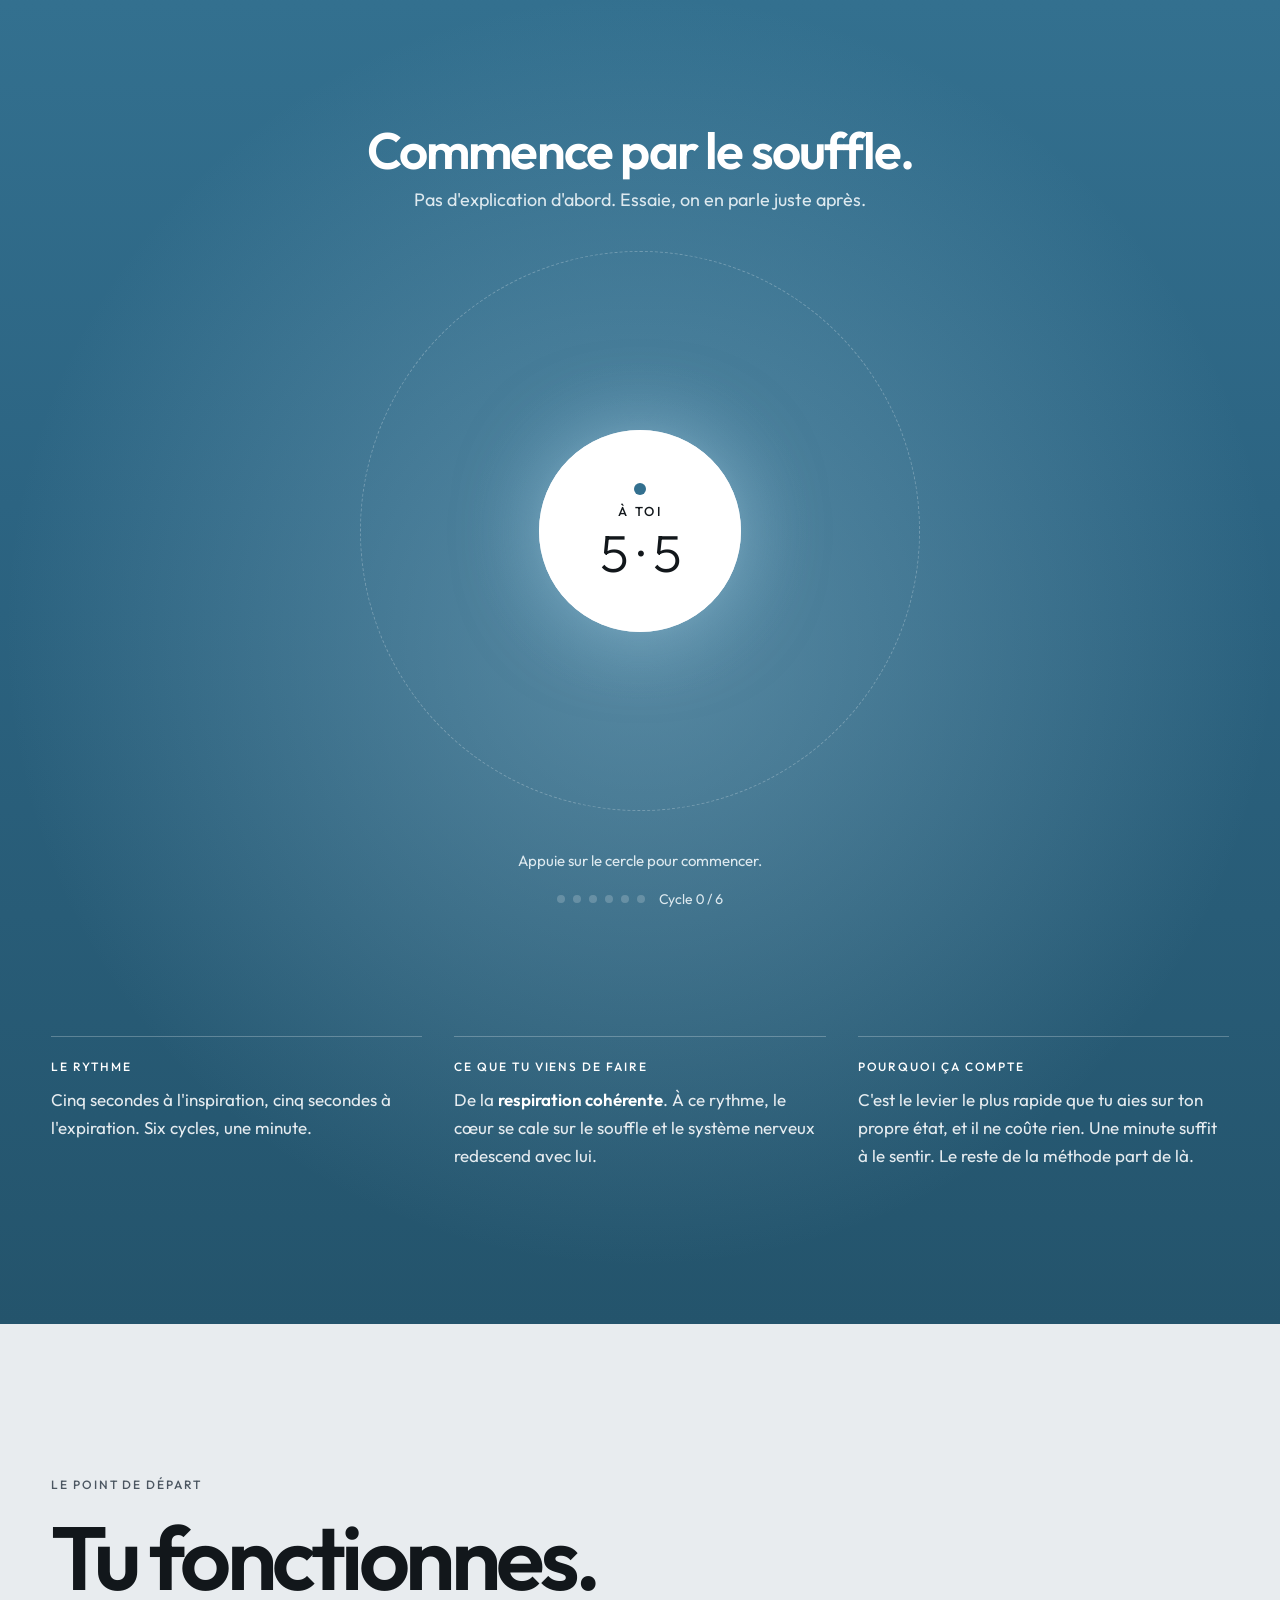
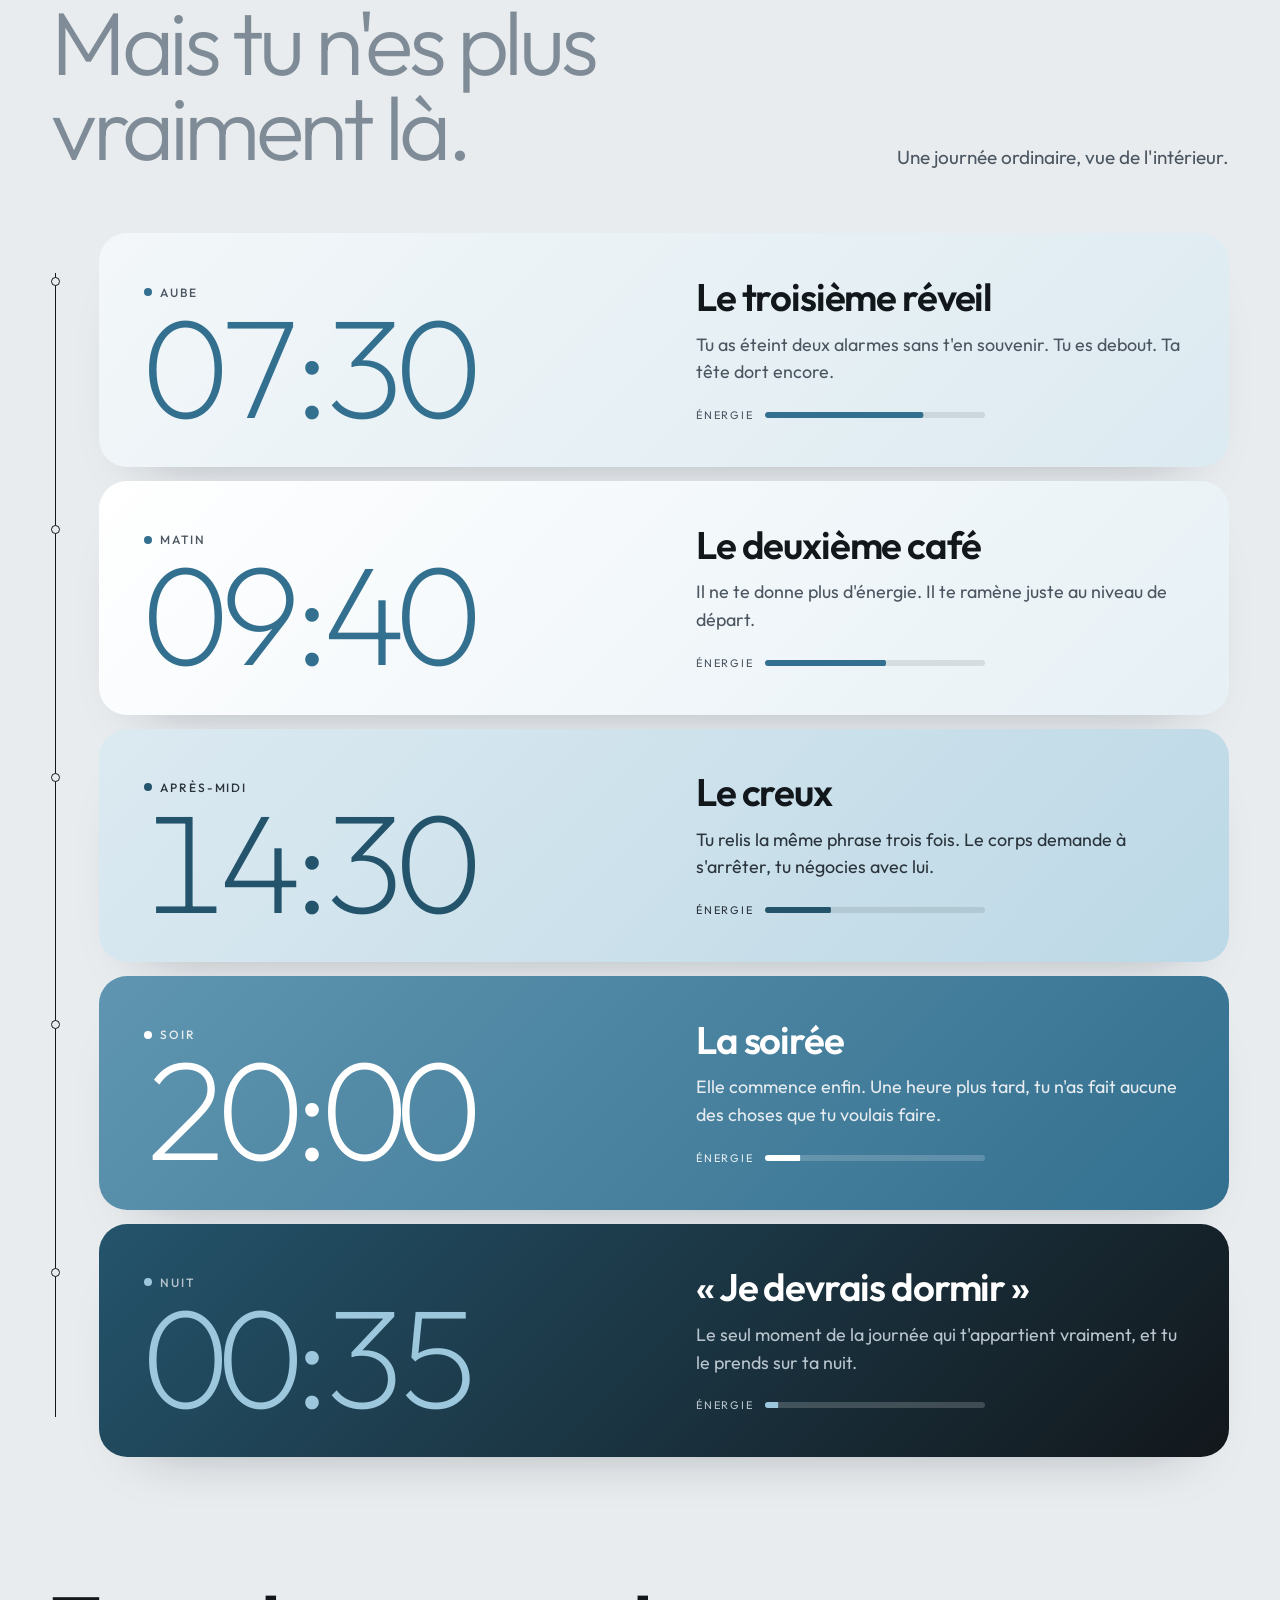
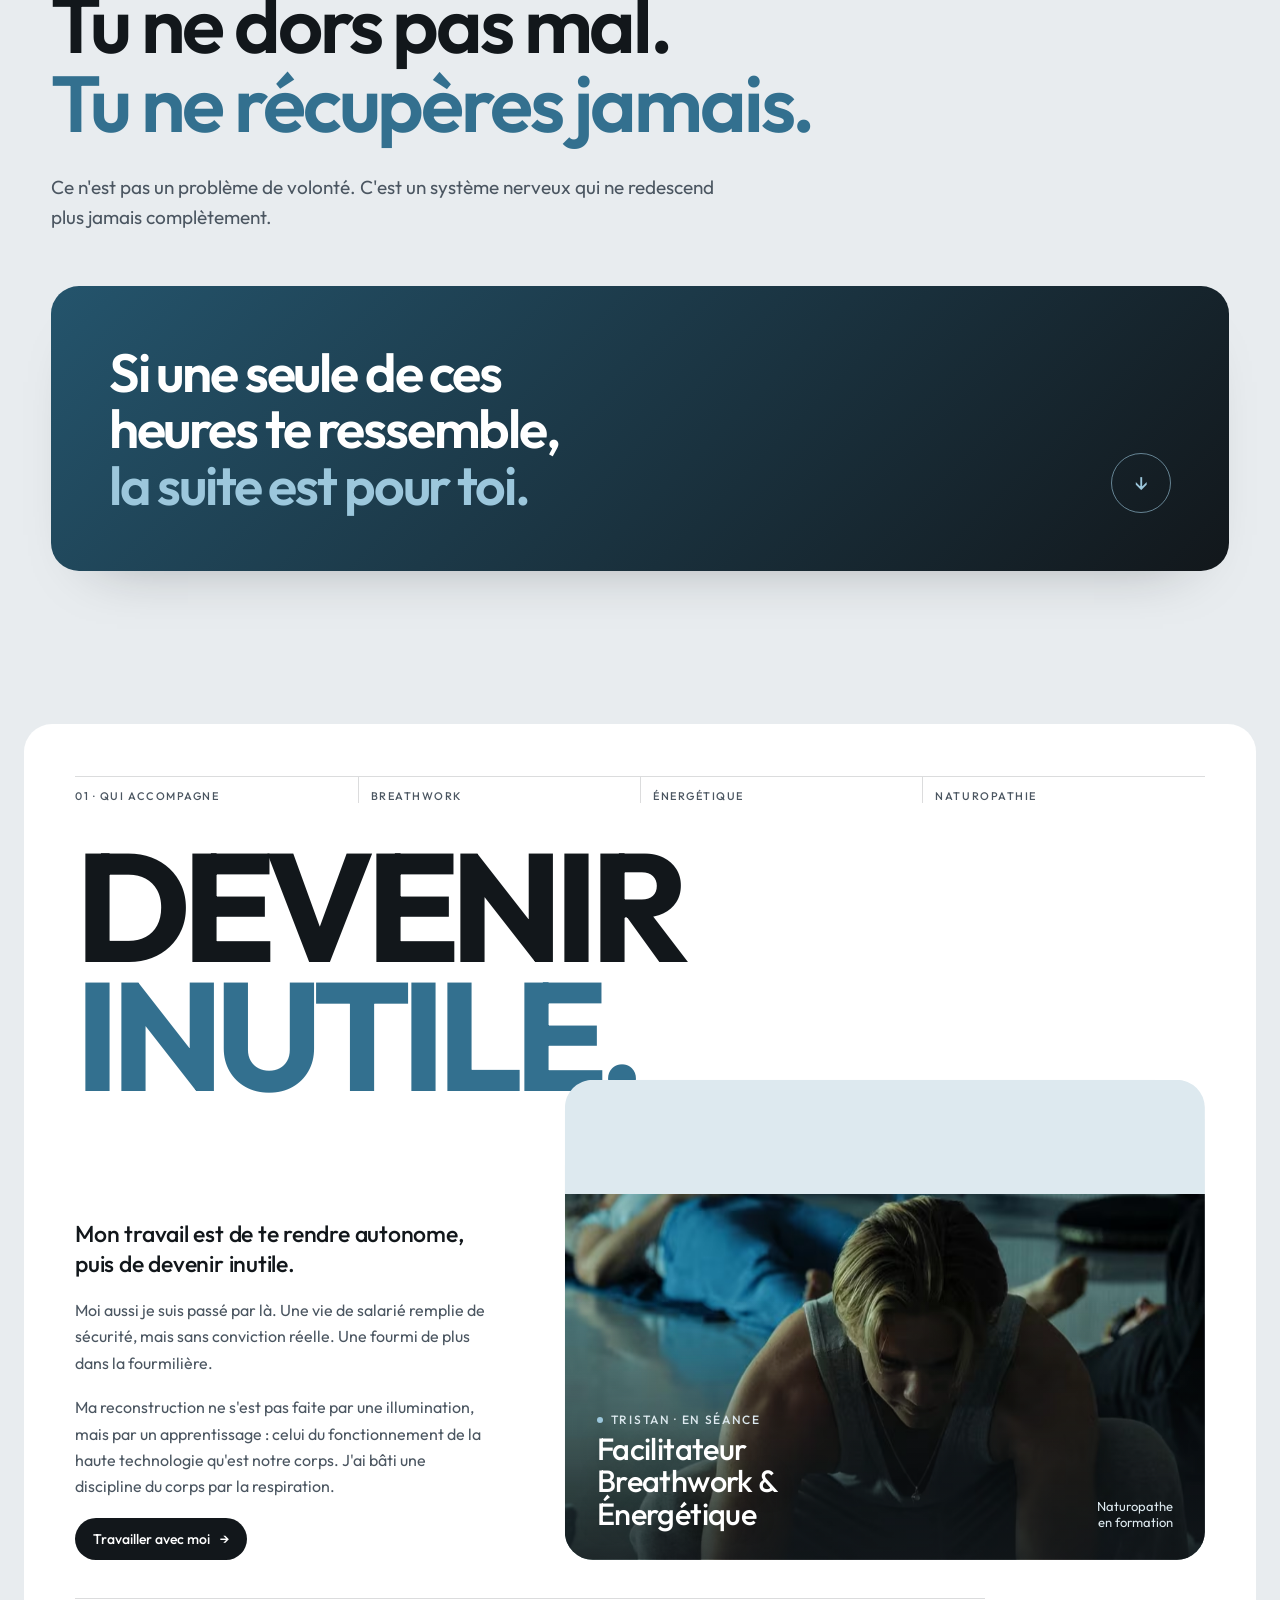
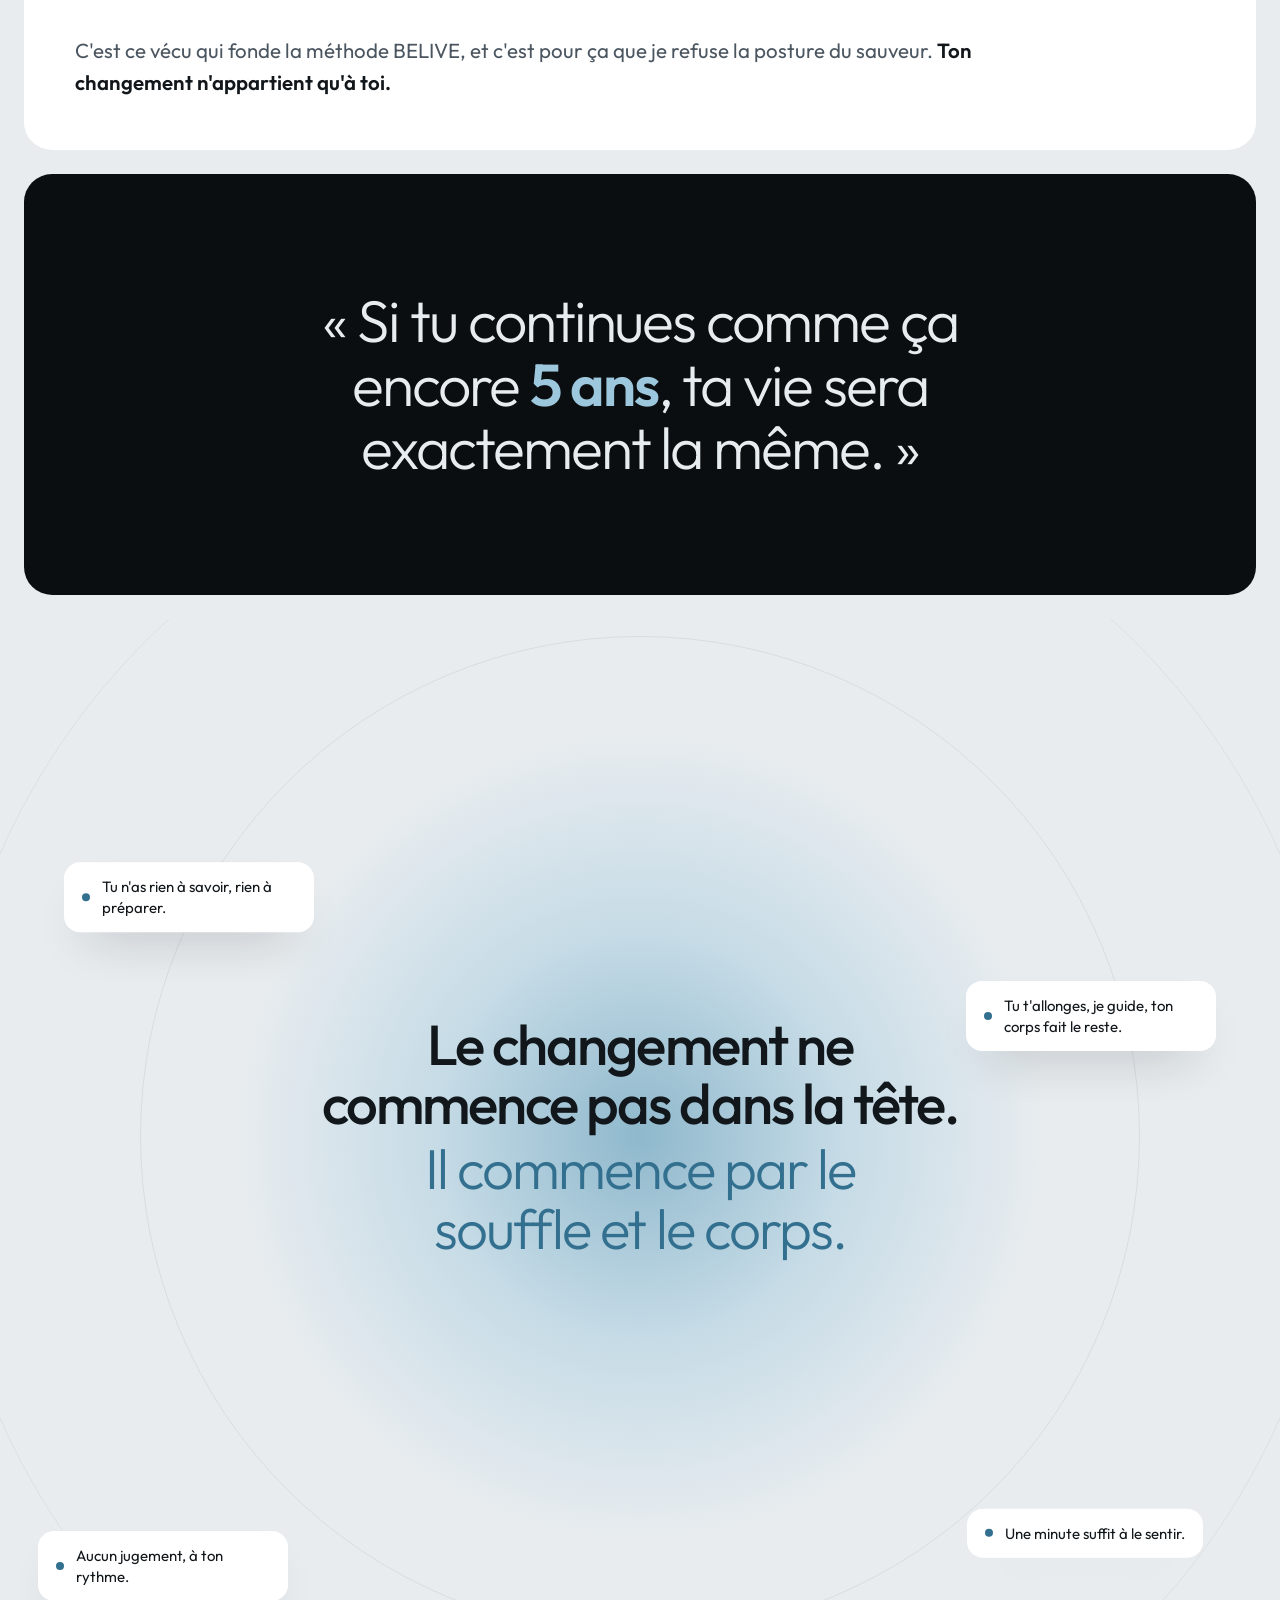
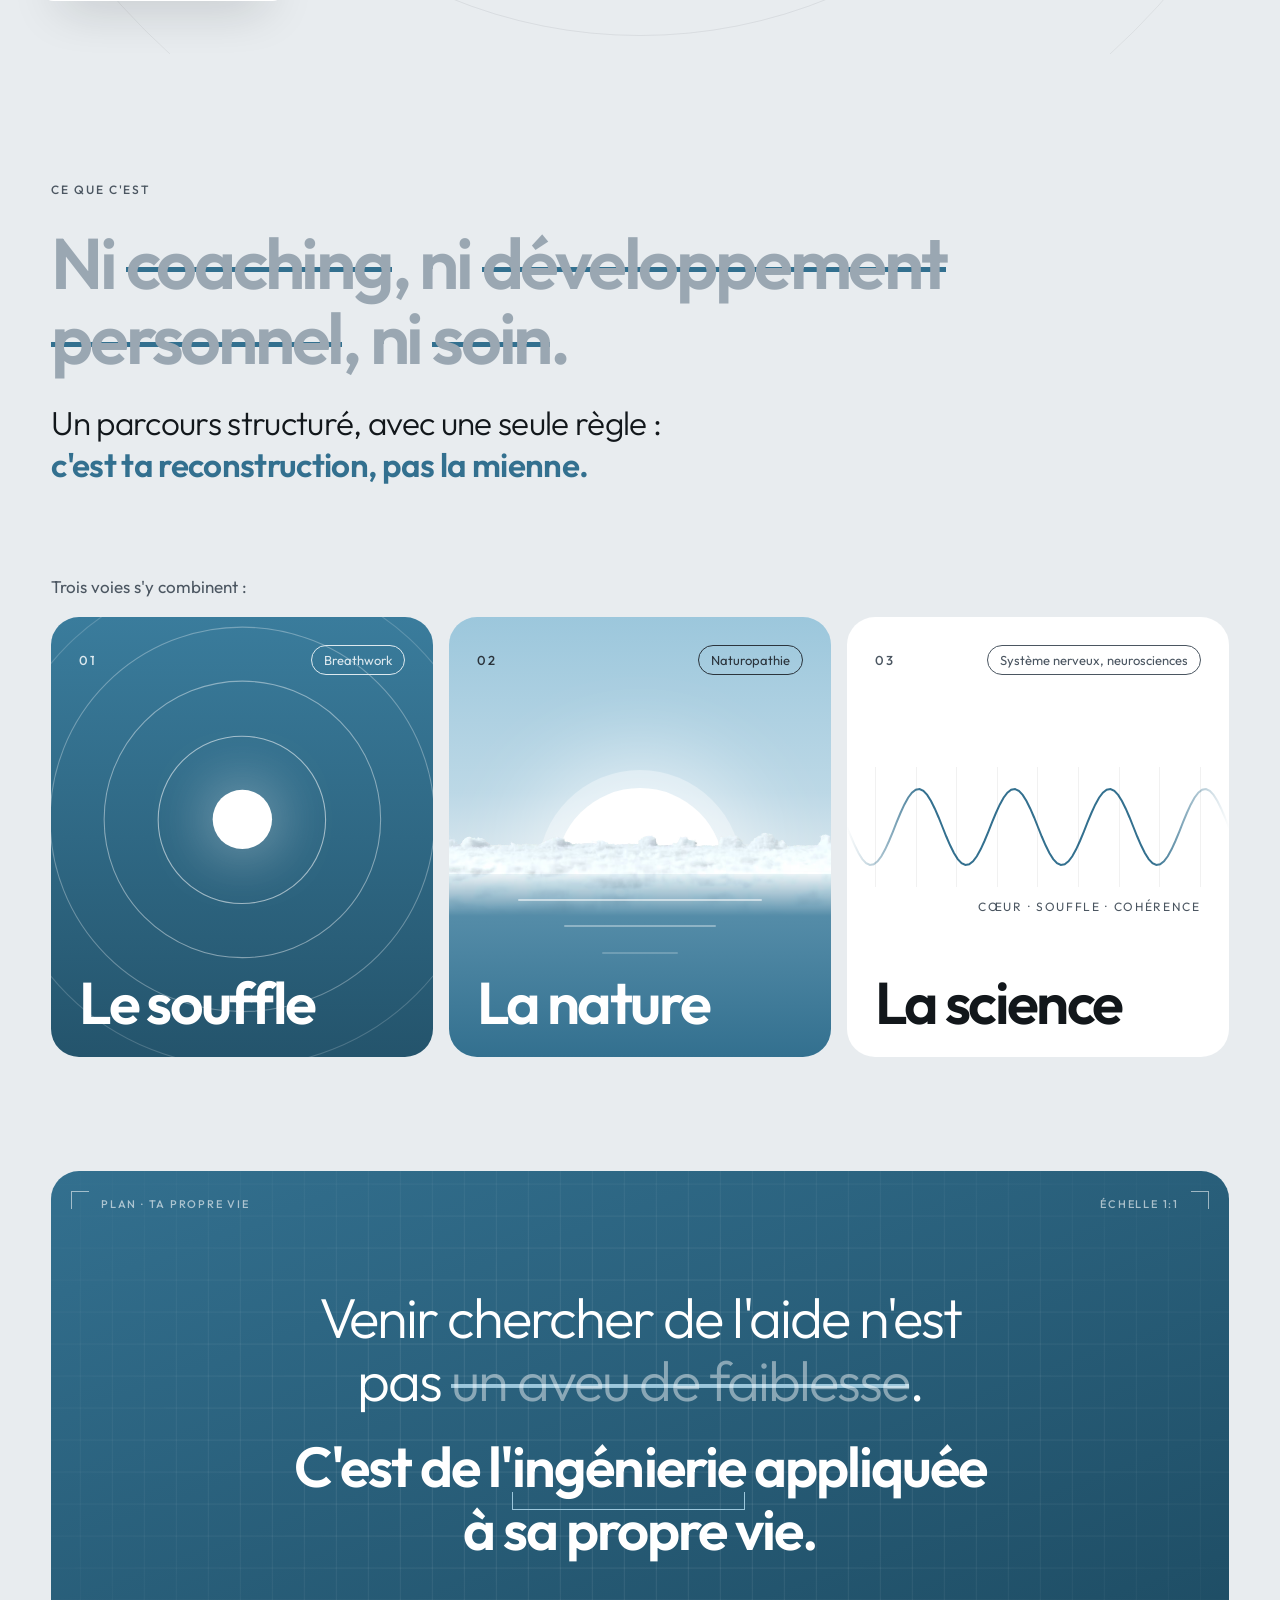
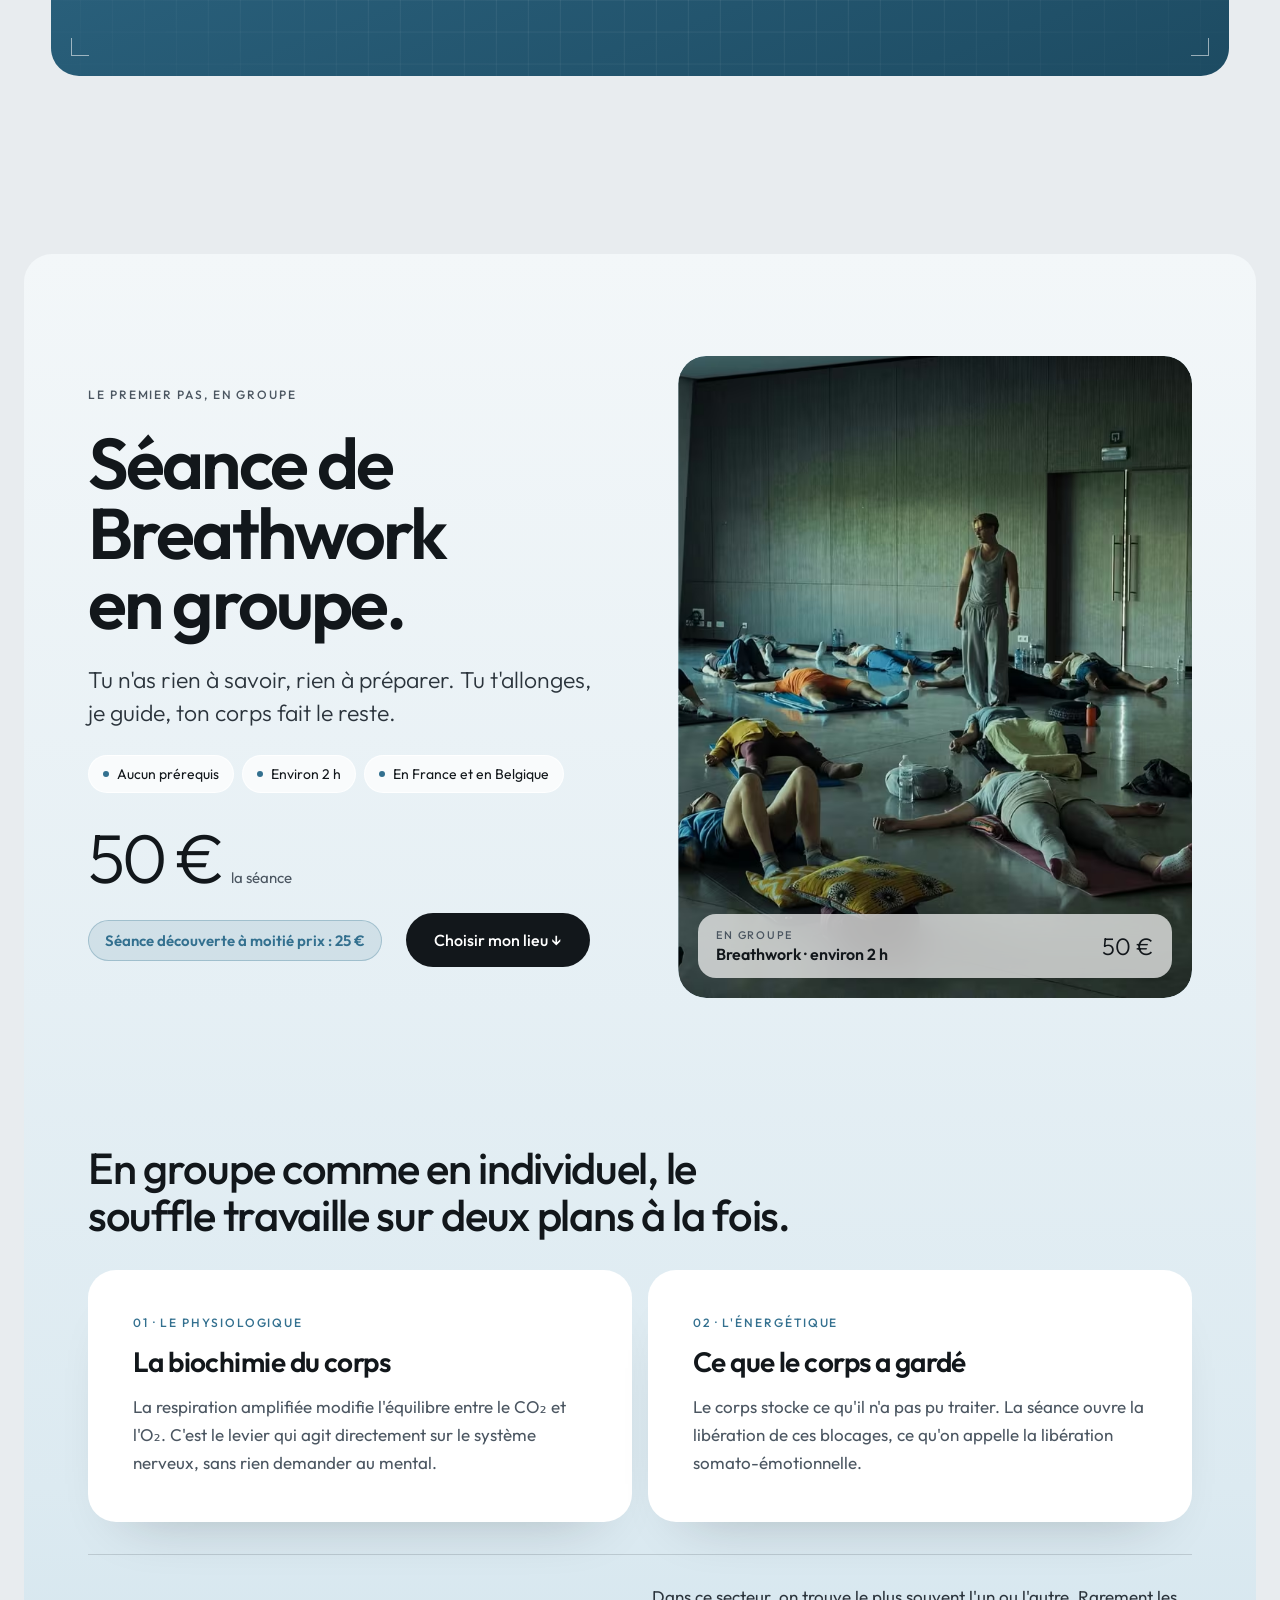
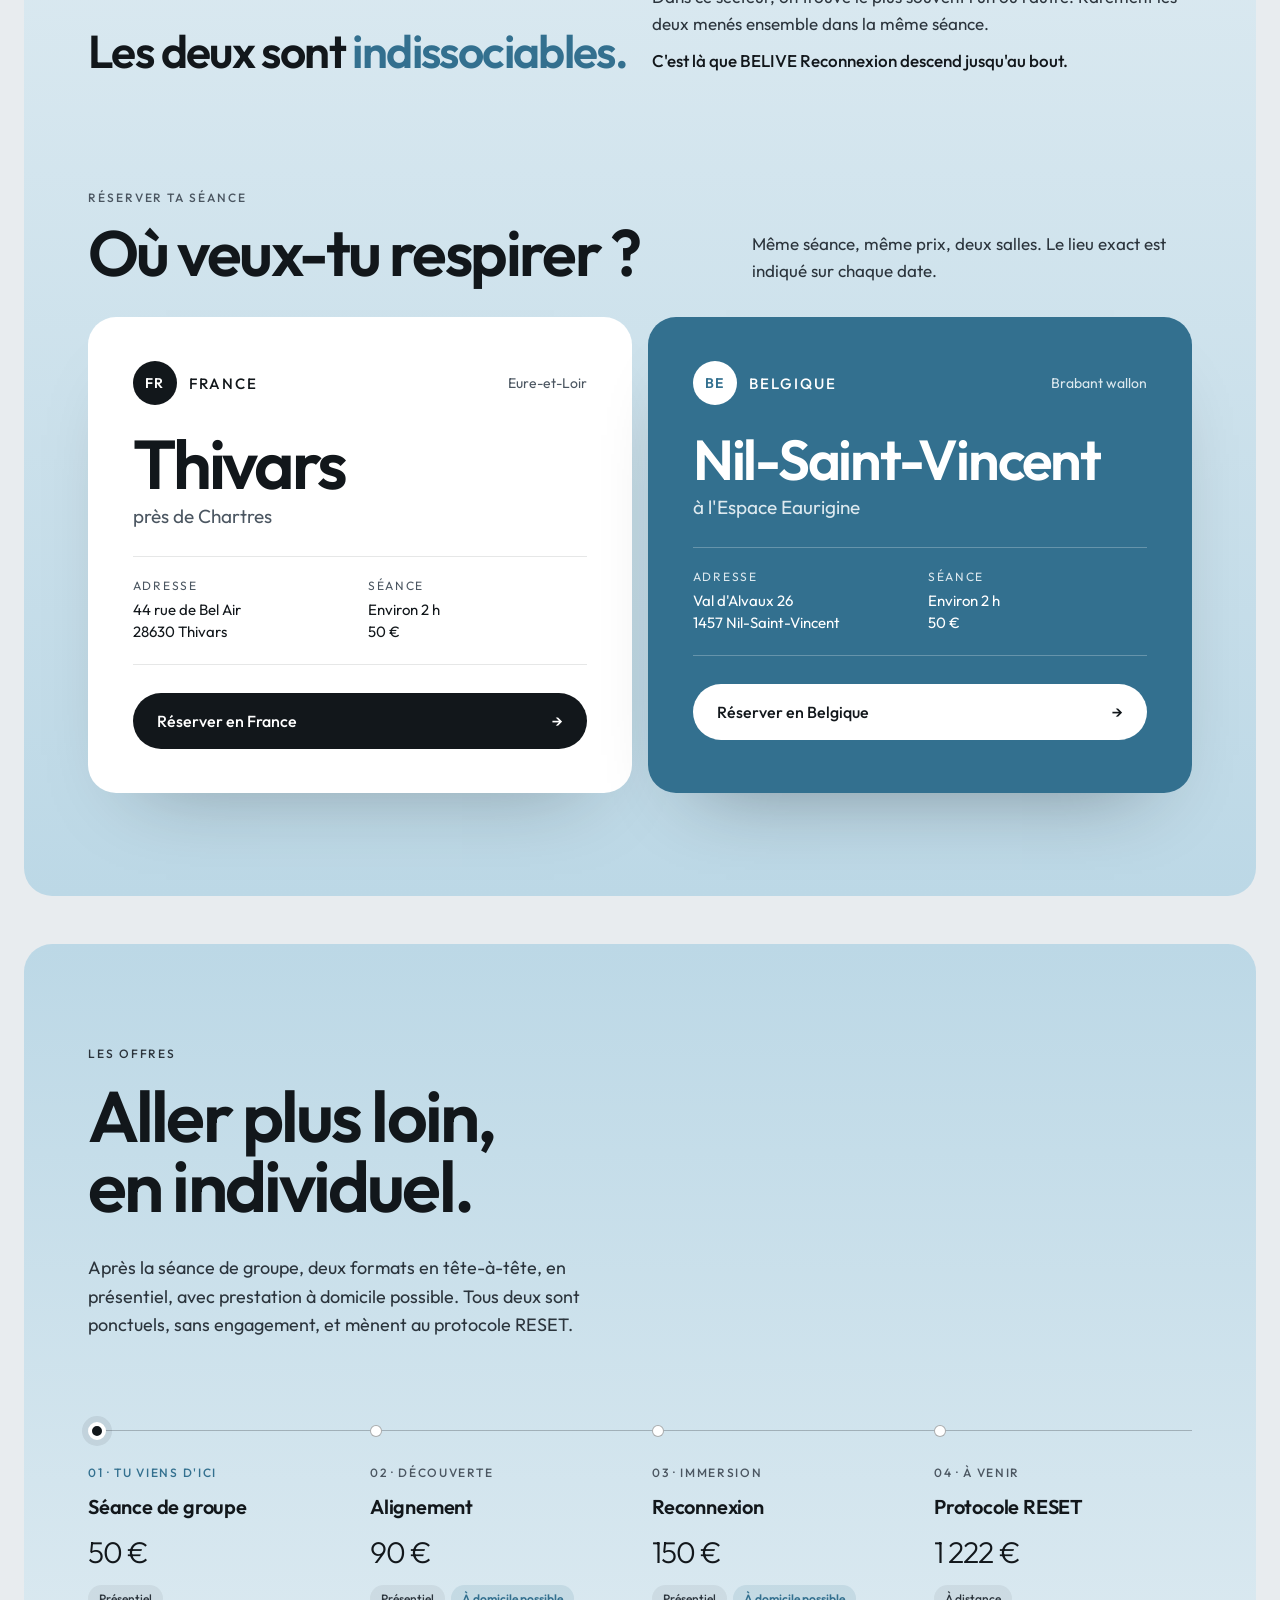
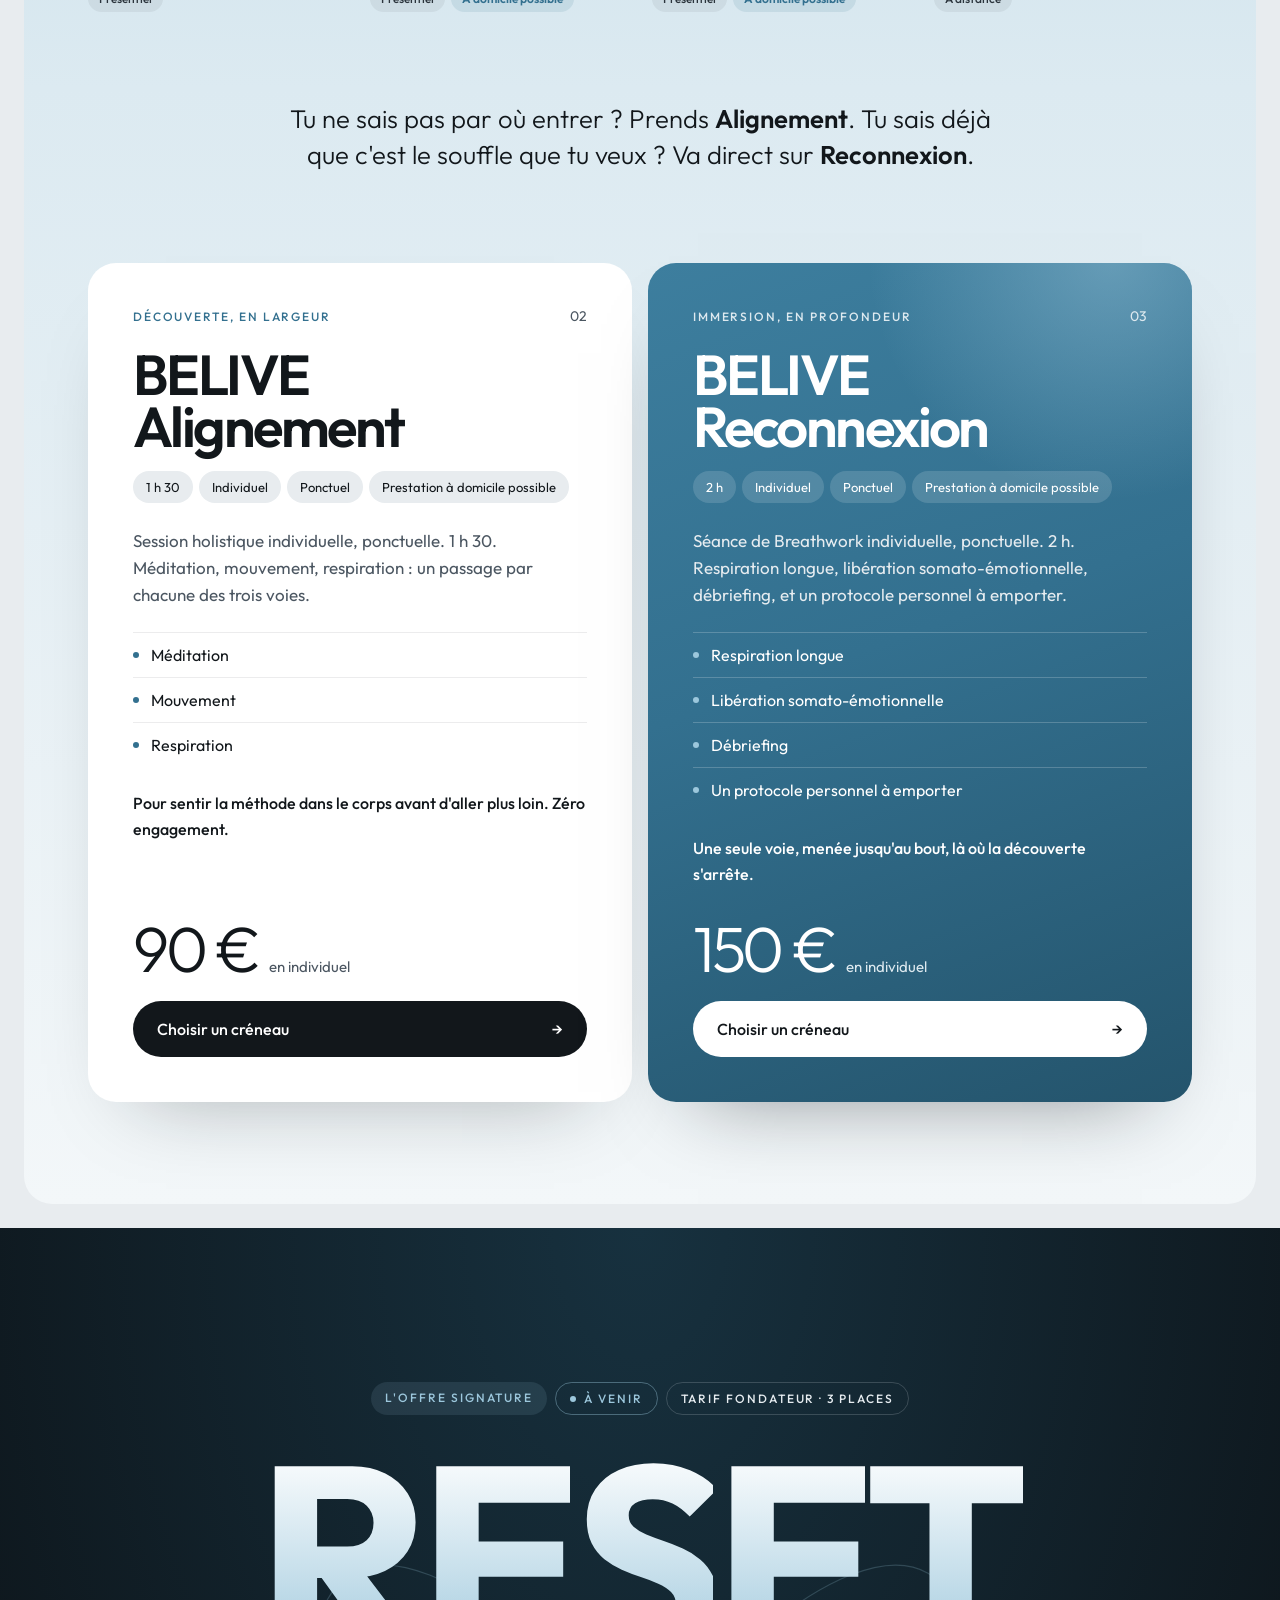
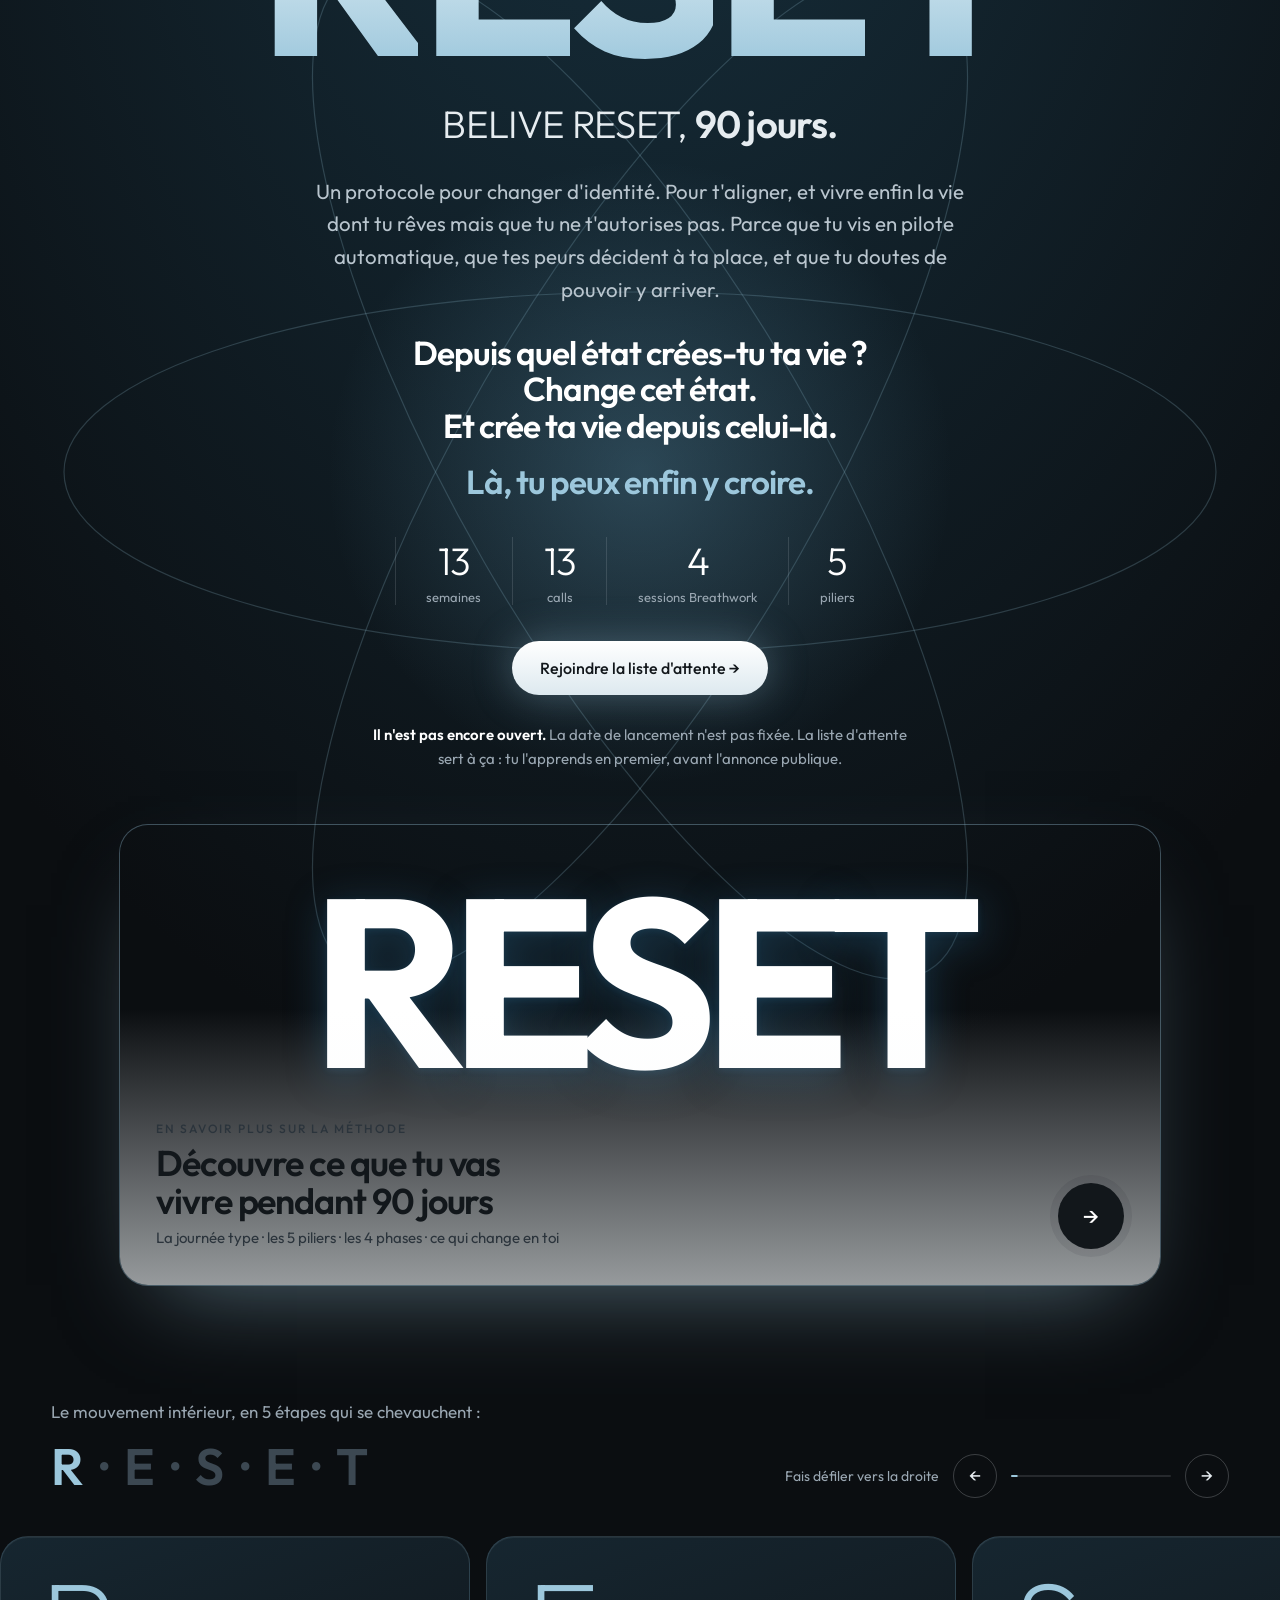
==== commit 57894ae6: "Annonce la séance découverte à moitié prix plutôt qu'offerte Co-Authored-By: Claude Opus 5.5 <norepl" ====
--- a/index.html
+++ b/index.html
@@ -668,7 +668,7 @@
 <span style="font-size:11px;font-weight:500;letter-spacing:.16em;text-transform:uppercase;color:#4B5661">Le premier pas</span>
 <span style="font-size:19px;font-weight:600;letter-spacing:-.01em;line-height:1.15">Séance de Breathwork en groupe</span>
 <span style="display:flex;justify-content:space-between;align-items:baseline;font-size:14px;color:#2B343C"><span>Environ 2 h</span><span style="font-size:22px;font-weight:300;color:#12171B">50 €</span></span>
-<span style="font-size:12.5px;font-weight:600;color:#33708F">Séance découverte offerte</span>
+<span style="font-size:12.5px;font-weight:600;color:#33708F">Séance découverte à moitié prix</span>
 <span style="font-size:13px;font-weight:500;color:#33708F">Voir les dates →</span>
 </a>
 </div>
@@ -931,7 +931,7 @@
 <div data-reveal style="display:flex;gap:8px;flex-wrap:wrap"><span style="display:inline-flex;align-items:center;gap:8px;padding:9px 14px;border-radius:999px;background:rgba(255,255,255,.7);border:1px solid rgba(255,255,255,.9);font-size:14px;color:#12171B"><span style="width:6px;height:6px;border-radius:50%;background:#33708F"></span>Aucun prérequis</span><span style="display:inline-flex;align-items:center;gap:8px;padding:9px 14px;border-radius:999px;background:rgba(255,255,255,.7);border:1px solid rgba(255,255,255,.9);font-size:14px;color:#12171B"><span style="width:6px;height:6px;border-radius:50%;background:#33708F"></span>Environ 2 h</span><span style="display:inline-flex;align-items:center;gap:8px;padding:9px 14px;border-radius:999px;background:rgba(255,255,255,.7);border:1px solid rgba(255,255,255,.9);font-size:14px;color:#12171B"><span style="width:6px;height:6px;border-radius:50%;background:#33708F"></span>En France et en Belgique</span></div>
 <div data-reveal style="display:flex;align-items:center;gap:24px;flex-wrap:wrap;padding-top:8px">
 <span style="display:flex;align-items:baseline;gap:10px"><span style="font-size:clamp(56px,5.4vw,80px);font-weight:300;letter-spacing:-.05em;line-height:.9">50 €</span><span style="font-size:15px;color:#4B5661">la séance</span></span>
-<span style="display:inline-flex;align-items:center;padding:10px 16px;border-radius:999px;background:rgba(51,112,143,.12);border:1px solid rgba(51,112,143,.3);color:#33708F;font-size:15px;font-weight:600">Séance découverte offerte</span>
+<span style="display:inline-flex;align-items:center;padding:10px 16px;border-radius:999px;background:rgba(51,112,143,.12);border:1px solid rgba(51,112,143,.3);color:#33708F;font-size:15px;font-weight:600">Séance découverte à moitié prix&nbsp;: 25&nbsp;€</span>
 <a href="#lieux" style="background:#12171B;color:#FFFFFF;padding:17px 28px;border-radius:999px;font-weight:500;font-size:16px;transition:transform .3s" class="hv-1">Choisir mon lieu ↓</a>
 </div>
 </div>
@@ -1291,7 +1291,7 @@
 <span class="faq__icon" aria-hidden="true">+</span>
 </button></h3>
 <div class="faq__a" id="faq-a0" role="region" aria-labelledby="faq-q0" hidden>
-<p style="margin:0;font-size:17px;line-height:1.65;color:#4B5661">Non, et c'est même l'inverse : la séance de groupe existe pour ça, et la séance découverte est offerte. Tu n'as rien à savoir, rien à préparer. Tu t'allonges, je guide, ton corps fait le reste.</p>
+<p style="margin:0;font-size:17px;line-height:1.65;color:#4B5661">Non, et c'est même l'inverse : la séance de groupe existe pour ça, et la séance découverte est à moitié prix. Tu n'as rien à savoir, rien à préparer. Tu t'allonges, je guide, ton corps fait le reste.</p>
 </div>
 </div>
 <div class="faq__item" style="border-bottom:1px solid rgba(18,23,27,.15)">
@@ -1507,7 +1507,7 @@
 
 <div class="resa__offers">
 <div class="resa__group">
-<p class="panneau__label resa__sep">Breathwork en groupe · <span style="color:#33708F;text-transform:none;letter-spacing:.02em;font-weight:600">séance découverte offerte</span></p>
+<p class="panneau__label resa__sep">Breathwork en groupe · <span style="color:#33708F;text-transform:none;letter-spacing:.02em;font-weight:600">séance découverte à moitié prix</span></p>
 <ul class="resa__list">
 <li><a class="resa__opt" href="https://luma.com/user/usr-RFau2gA8XZpVvCu" target="_blank" rel="noopener">
 <span class="resa__name"><span class="panneau__tag">FR</span>Thivars, près de Chartres</span>
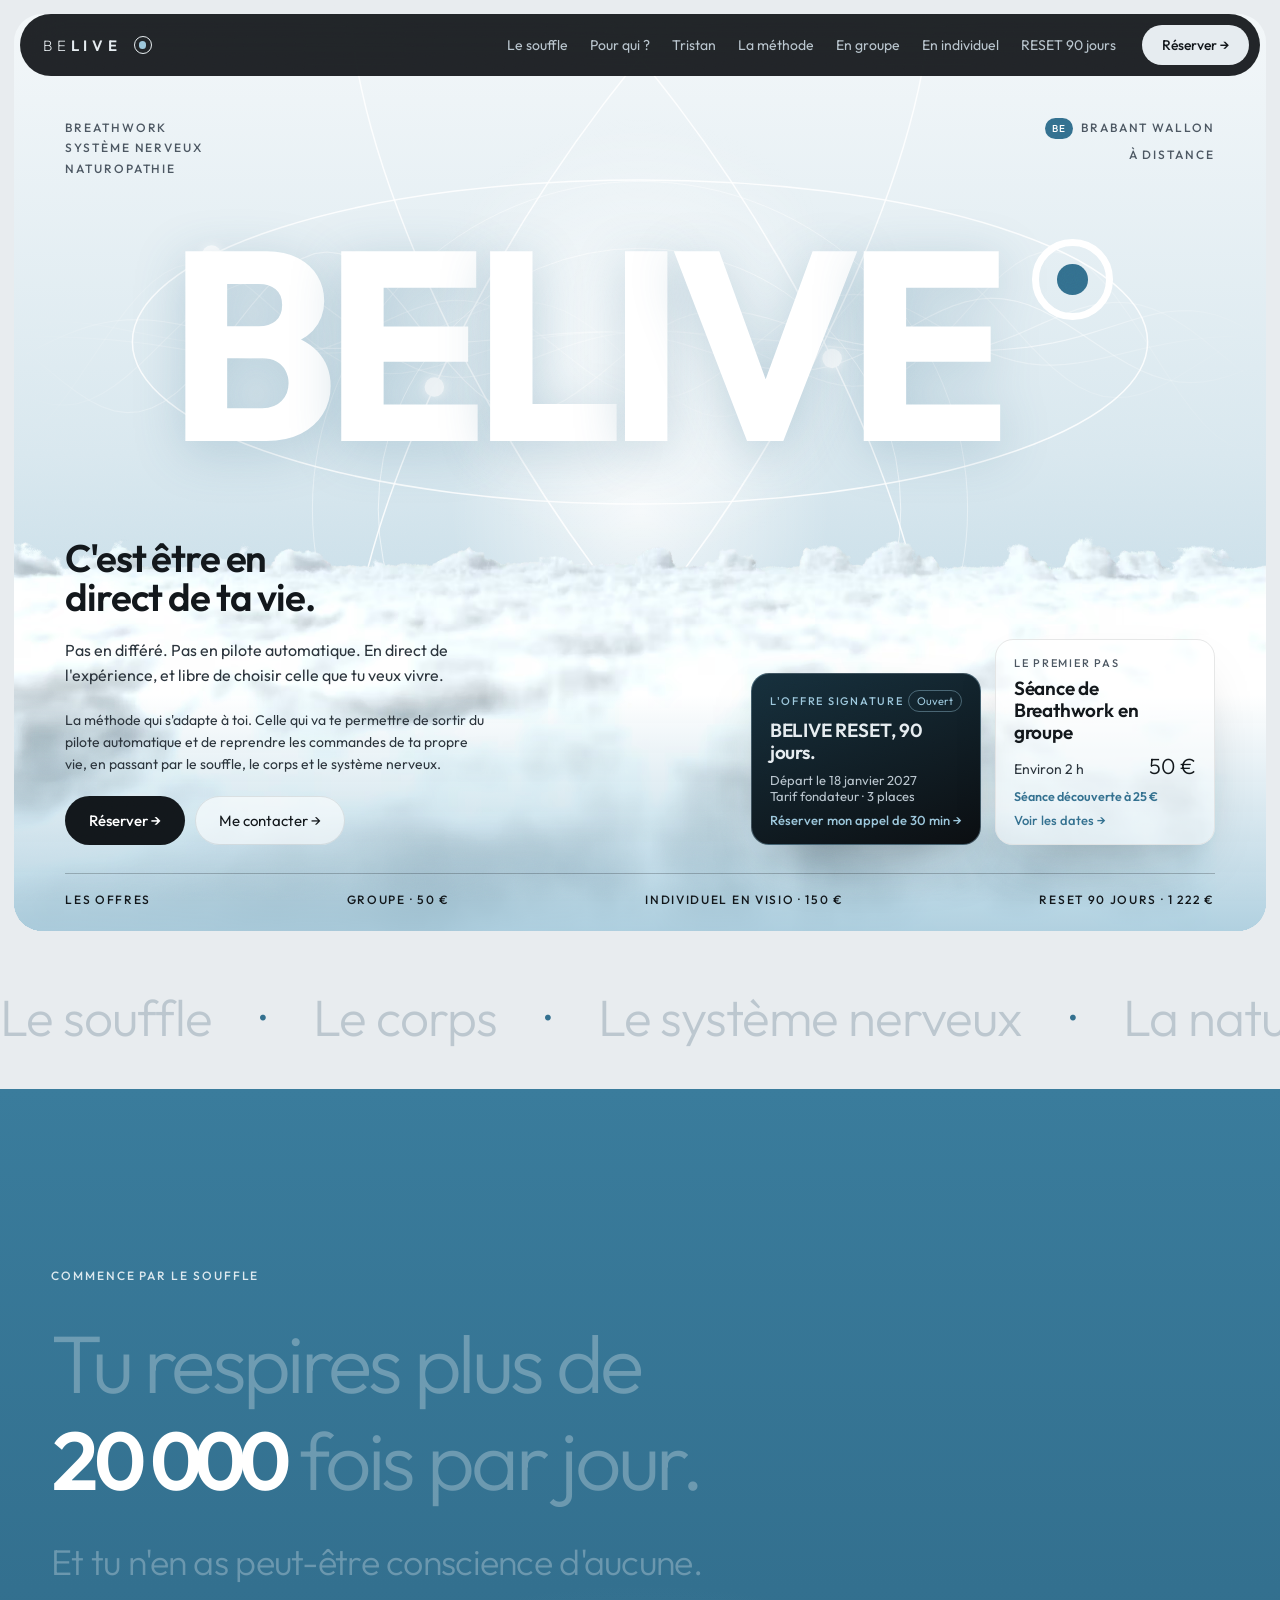
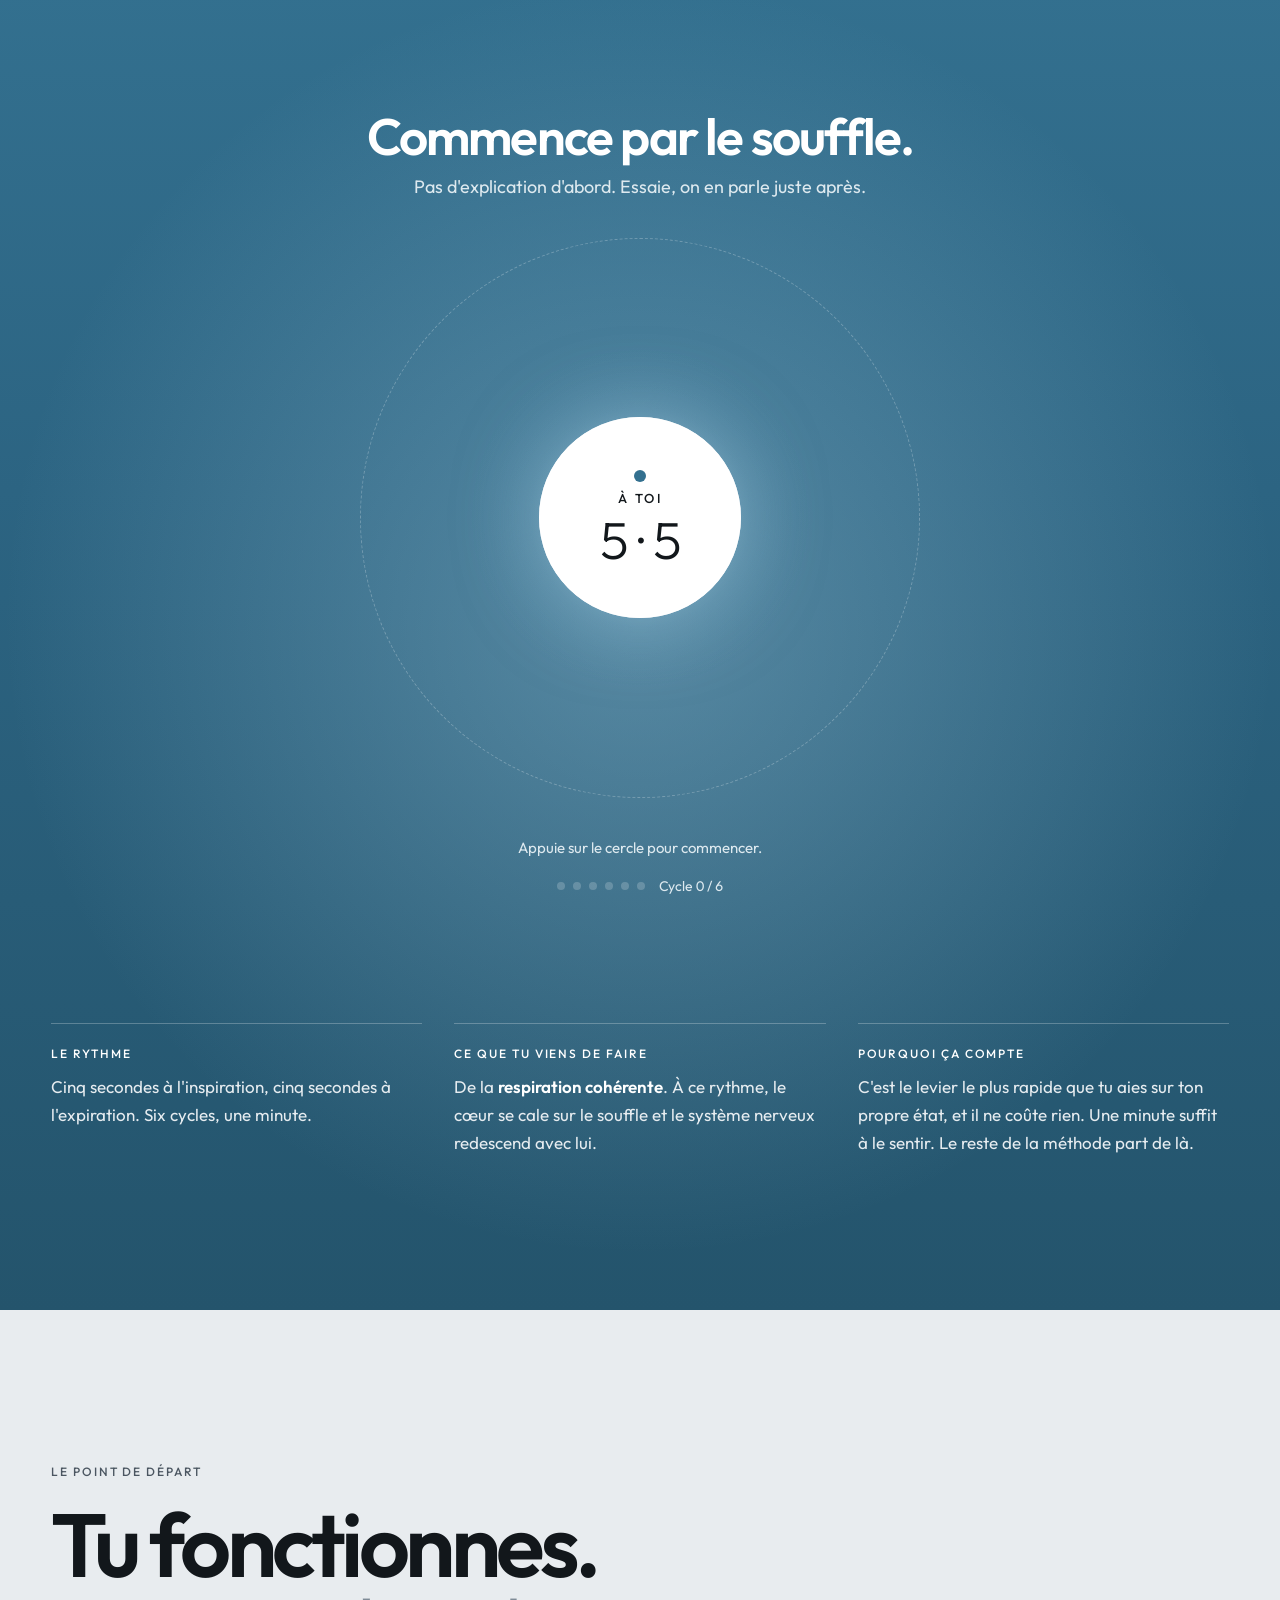
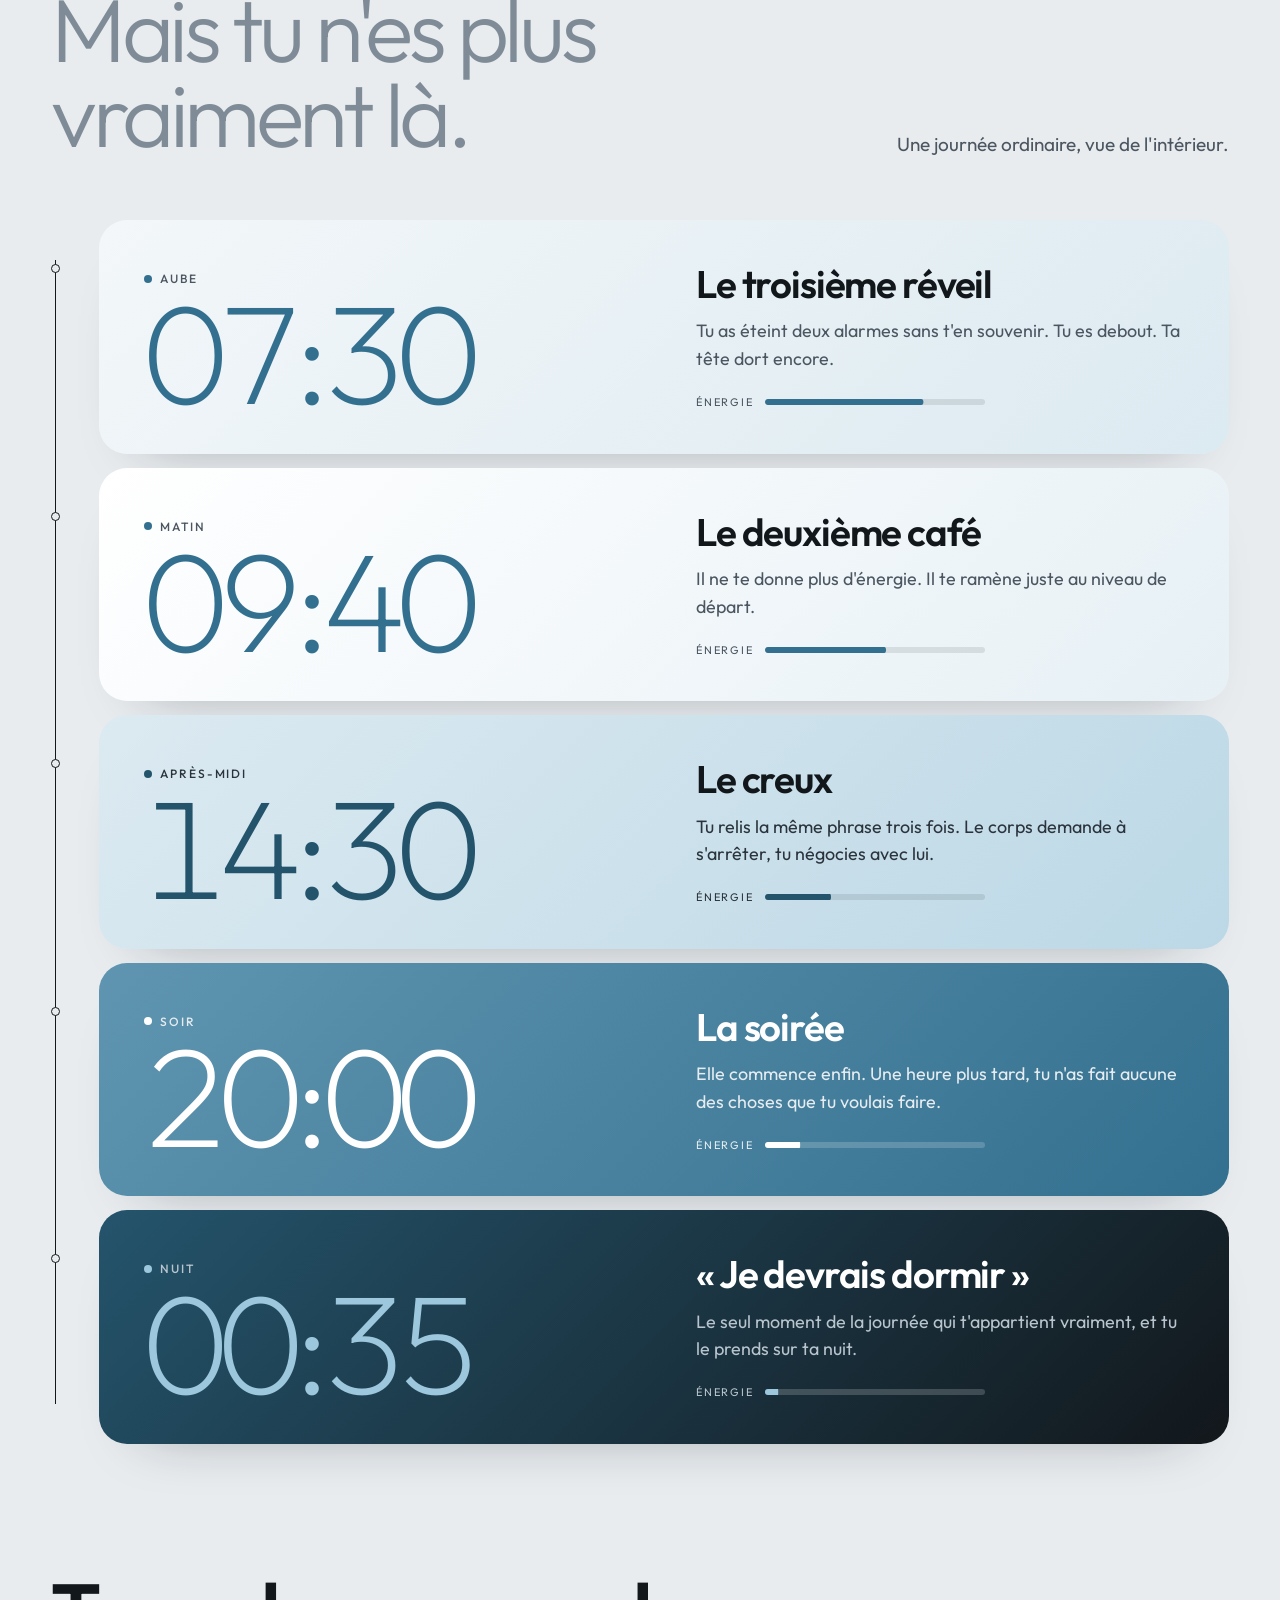
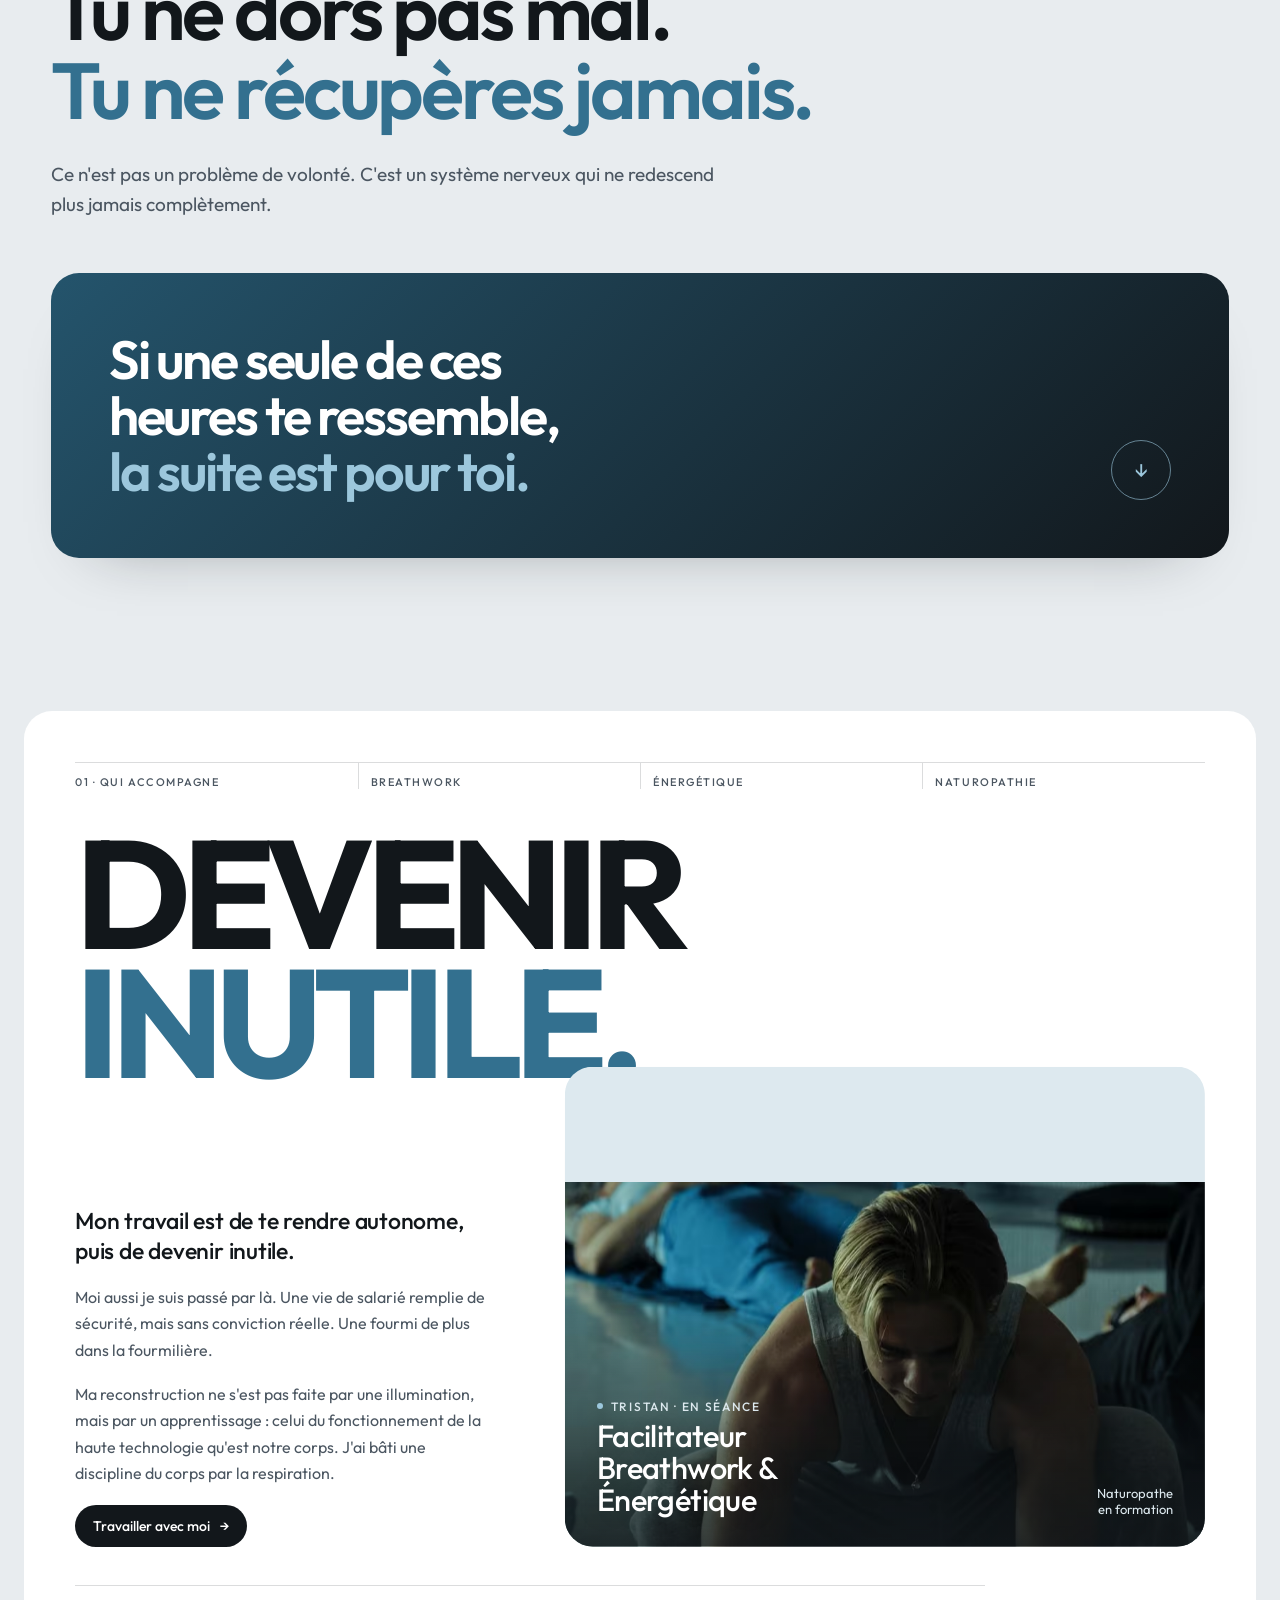
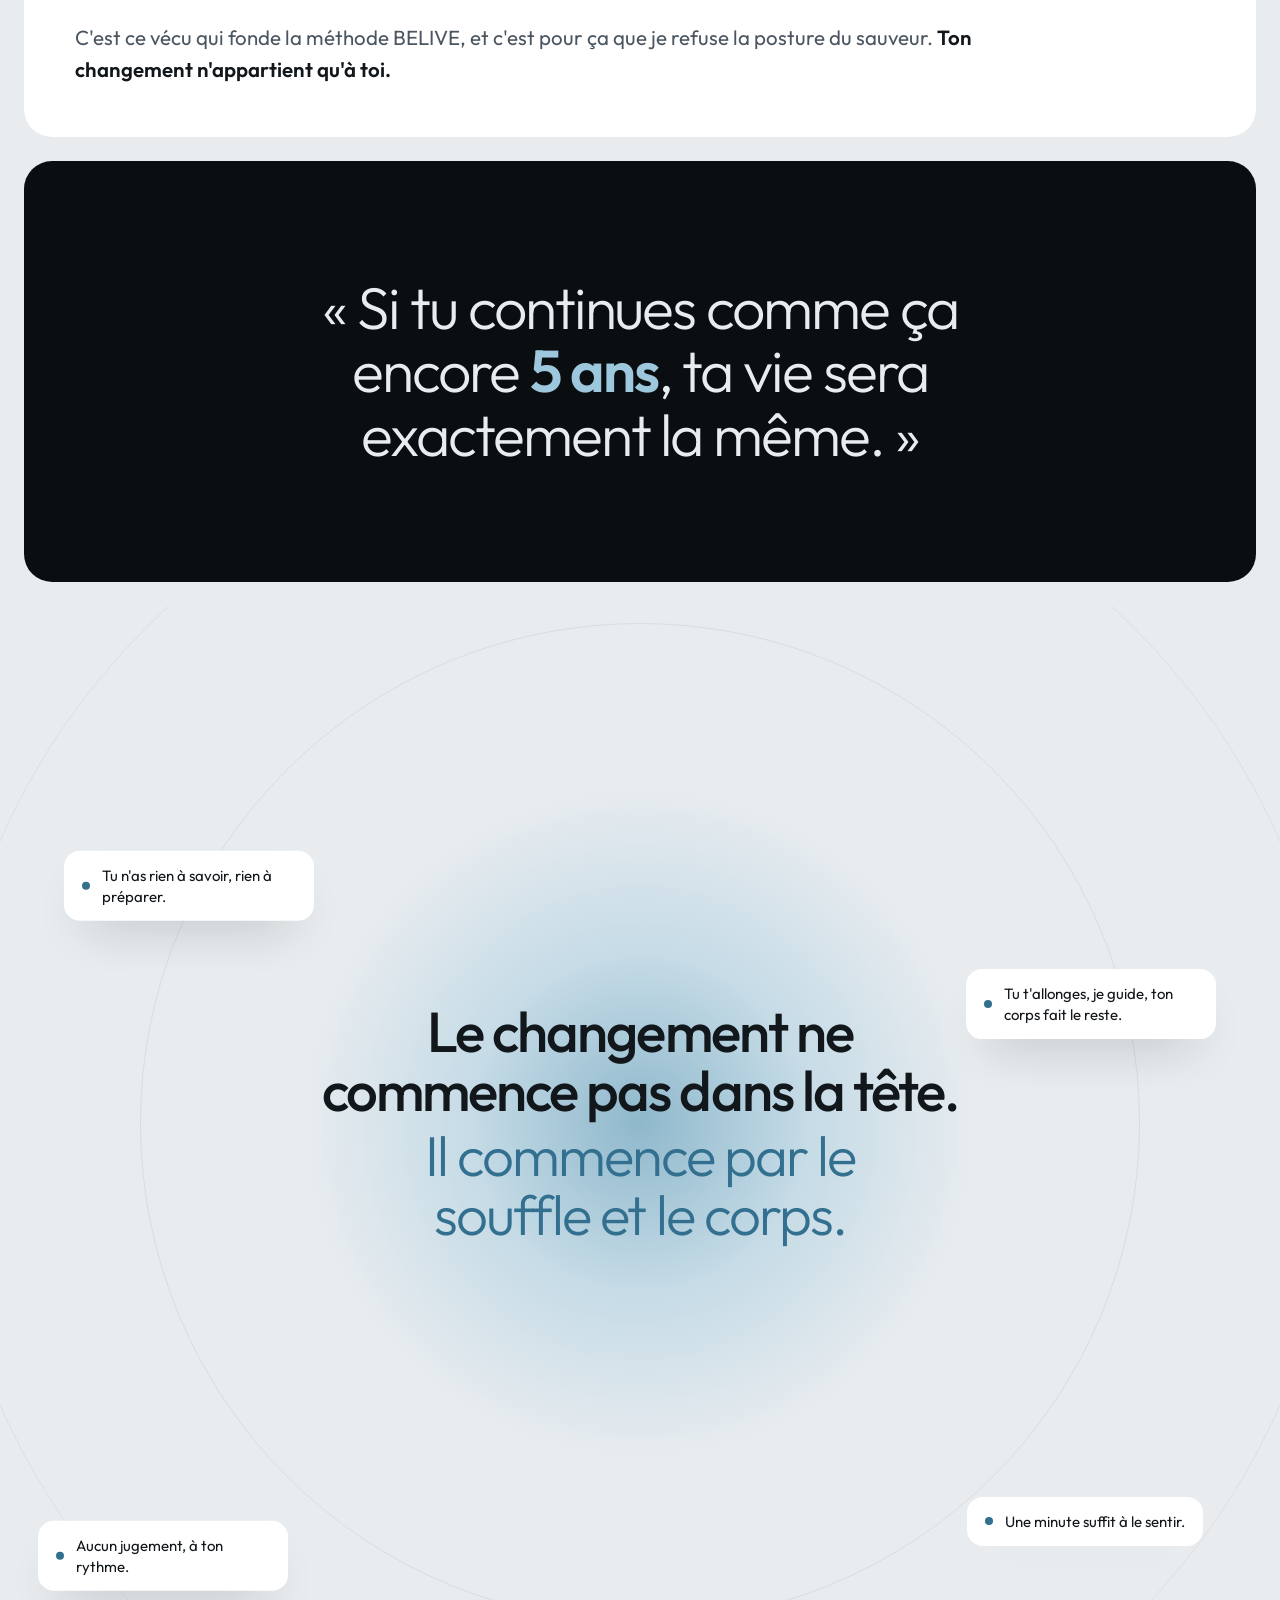
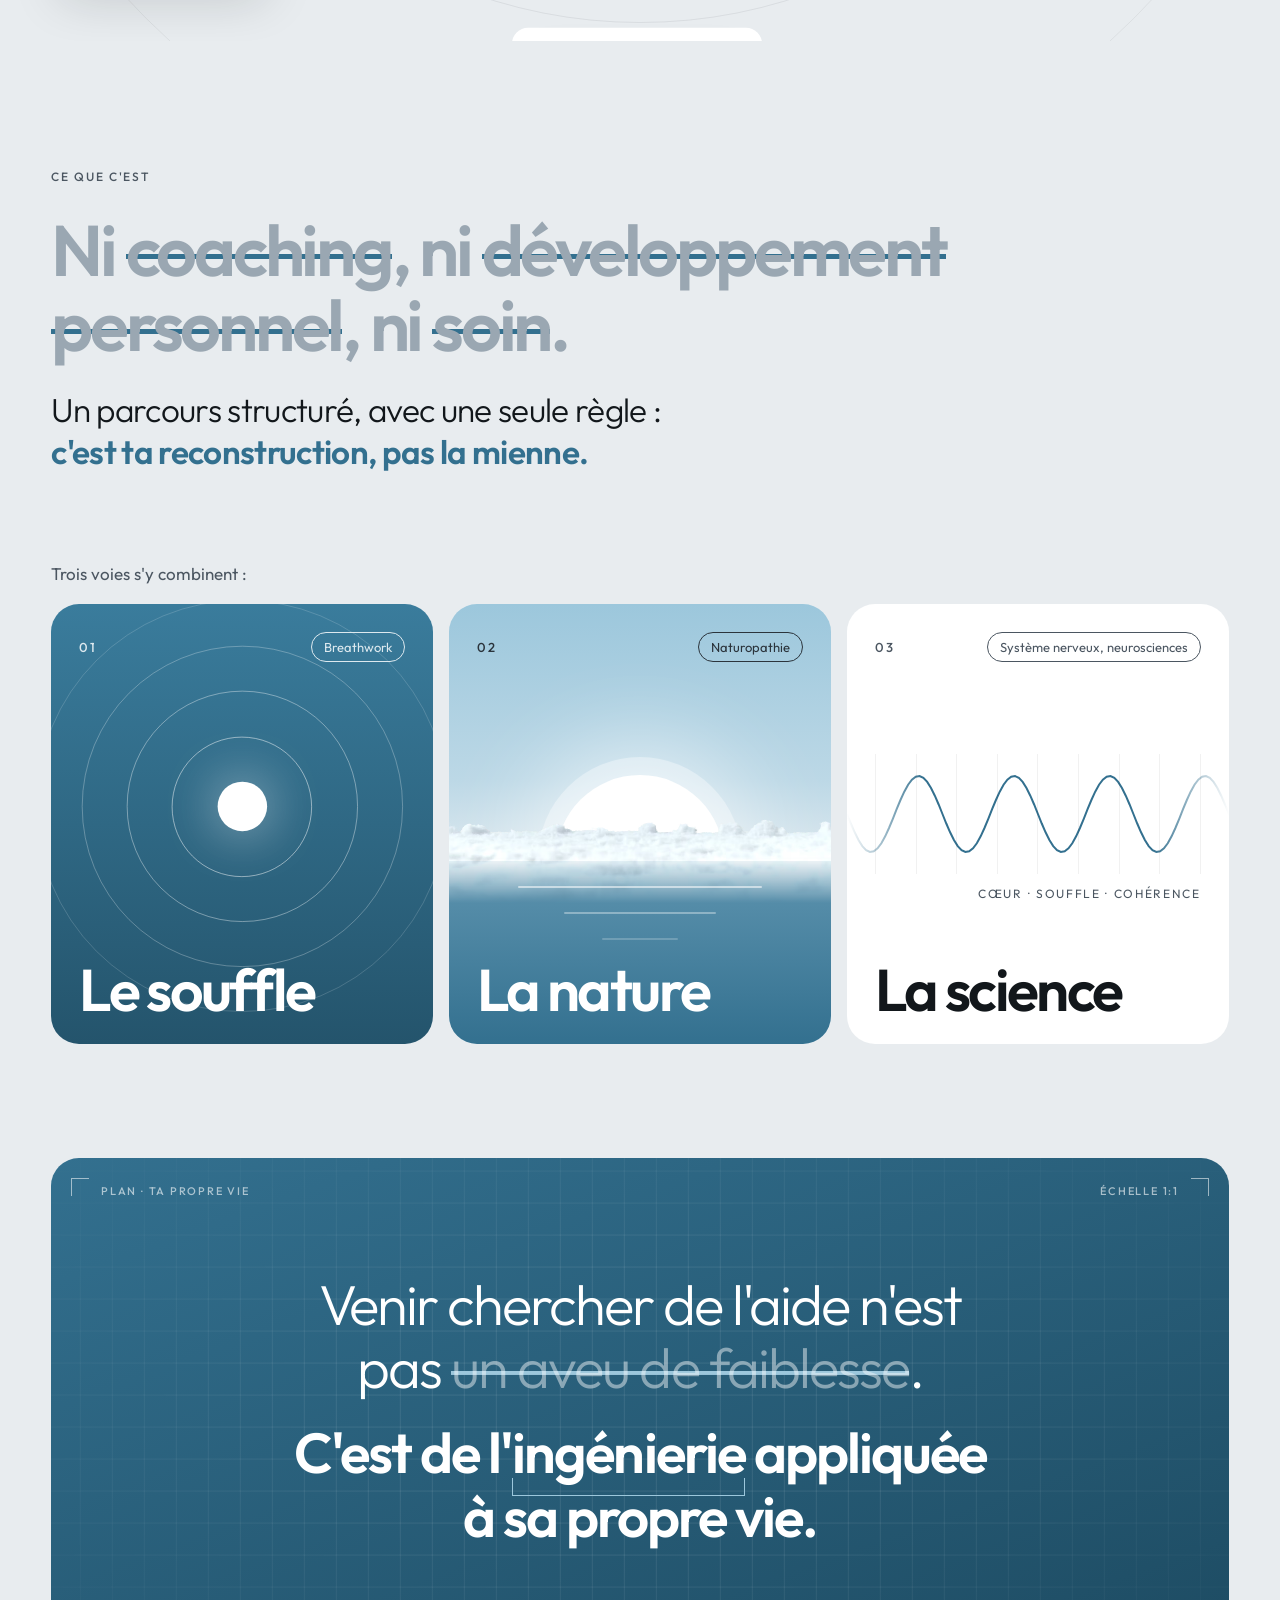
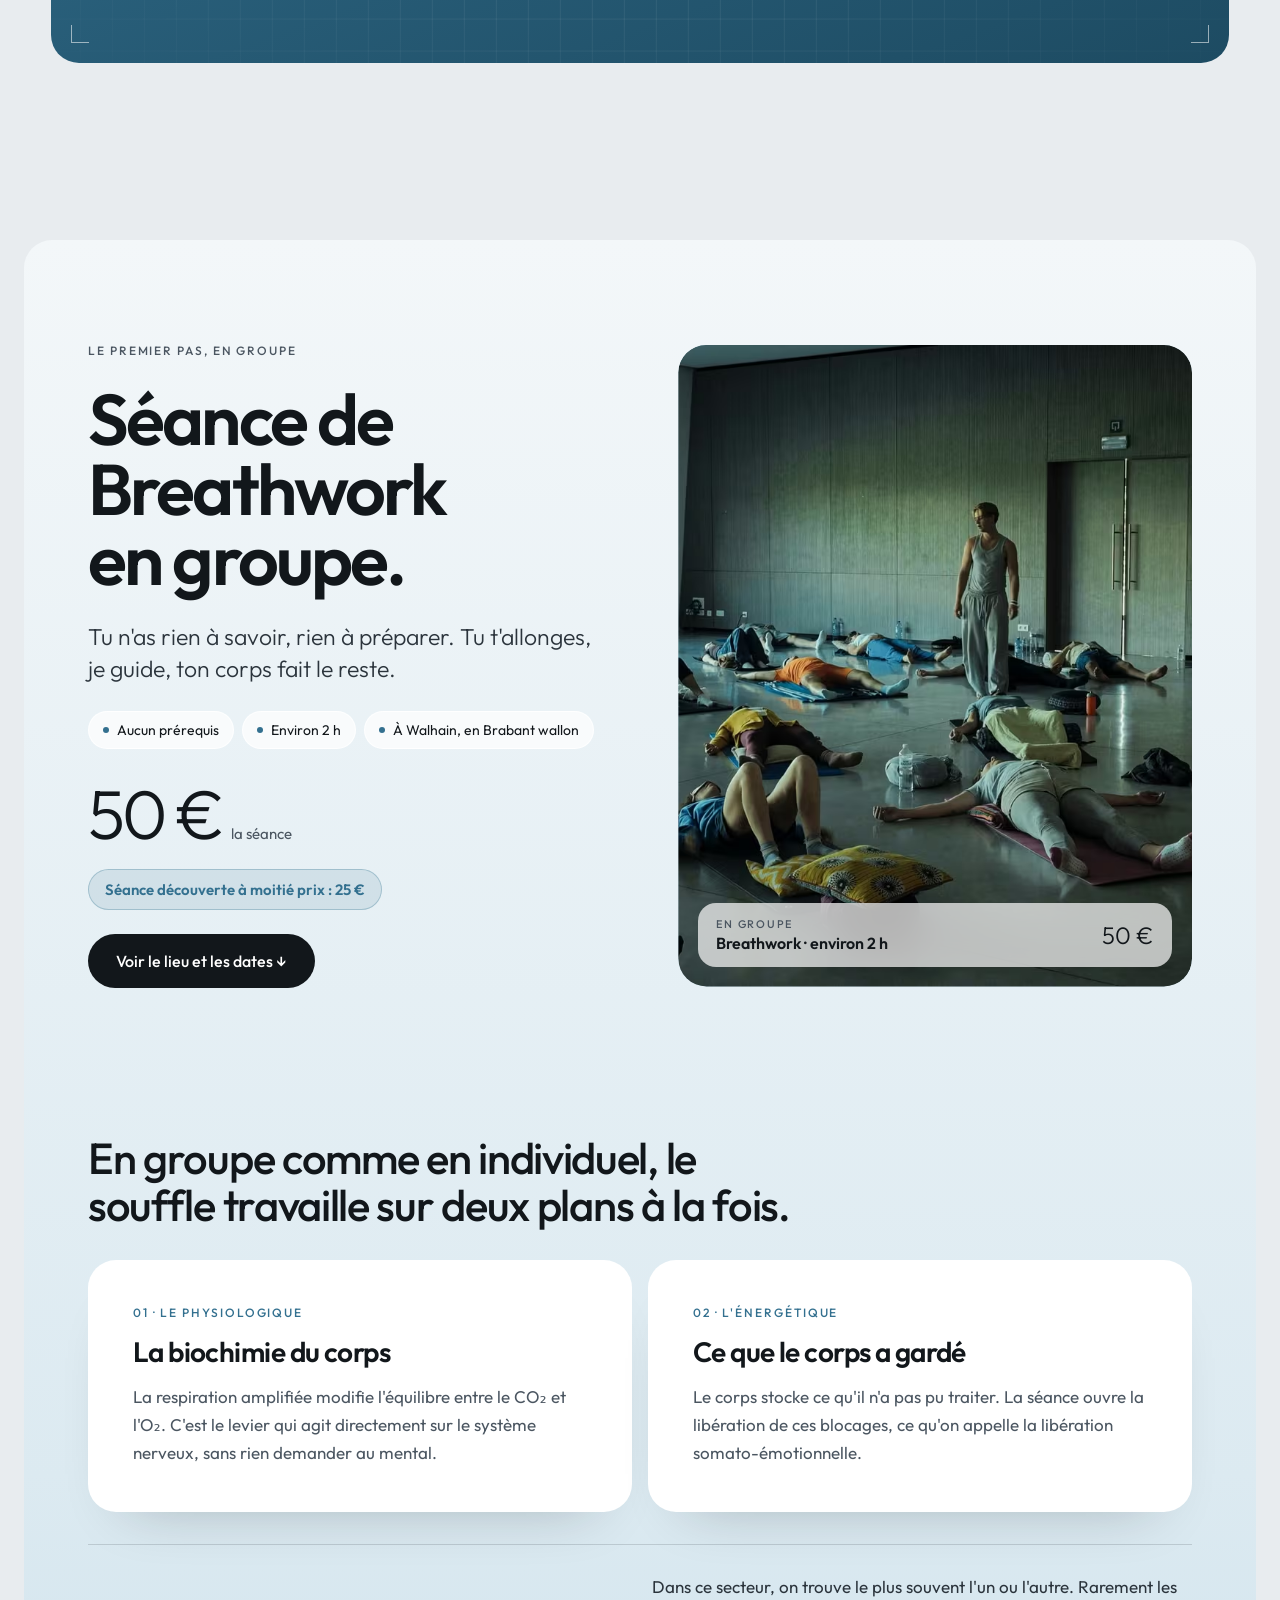
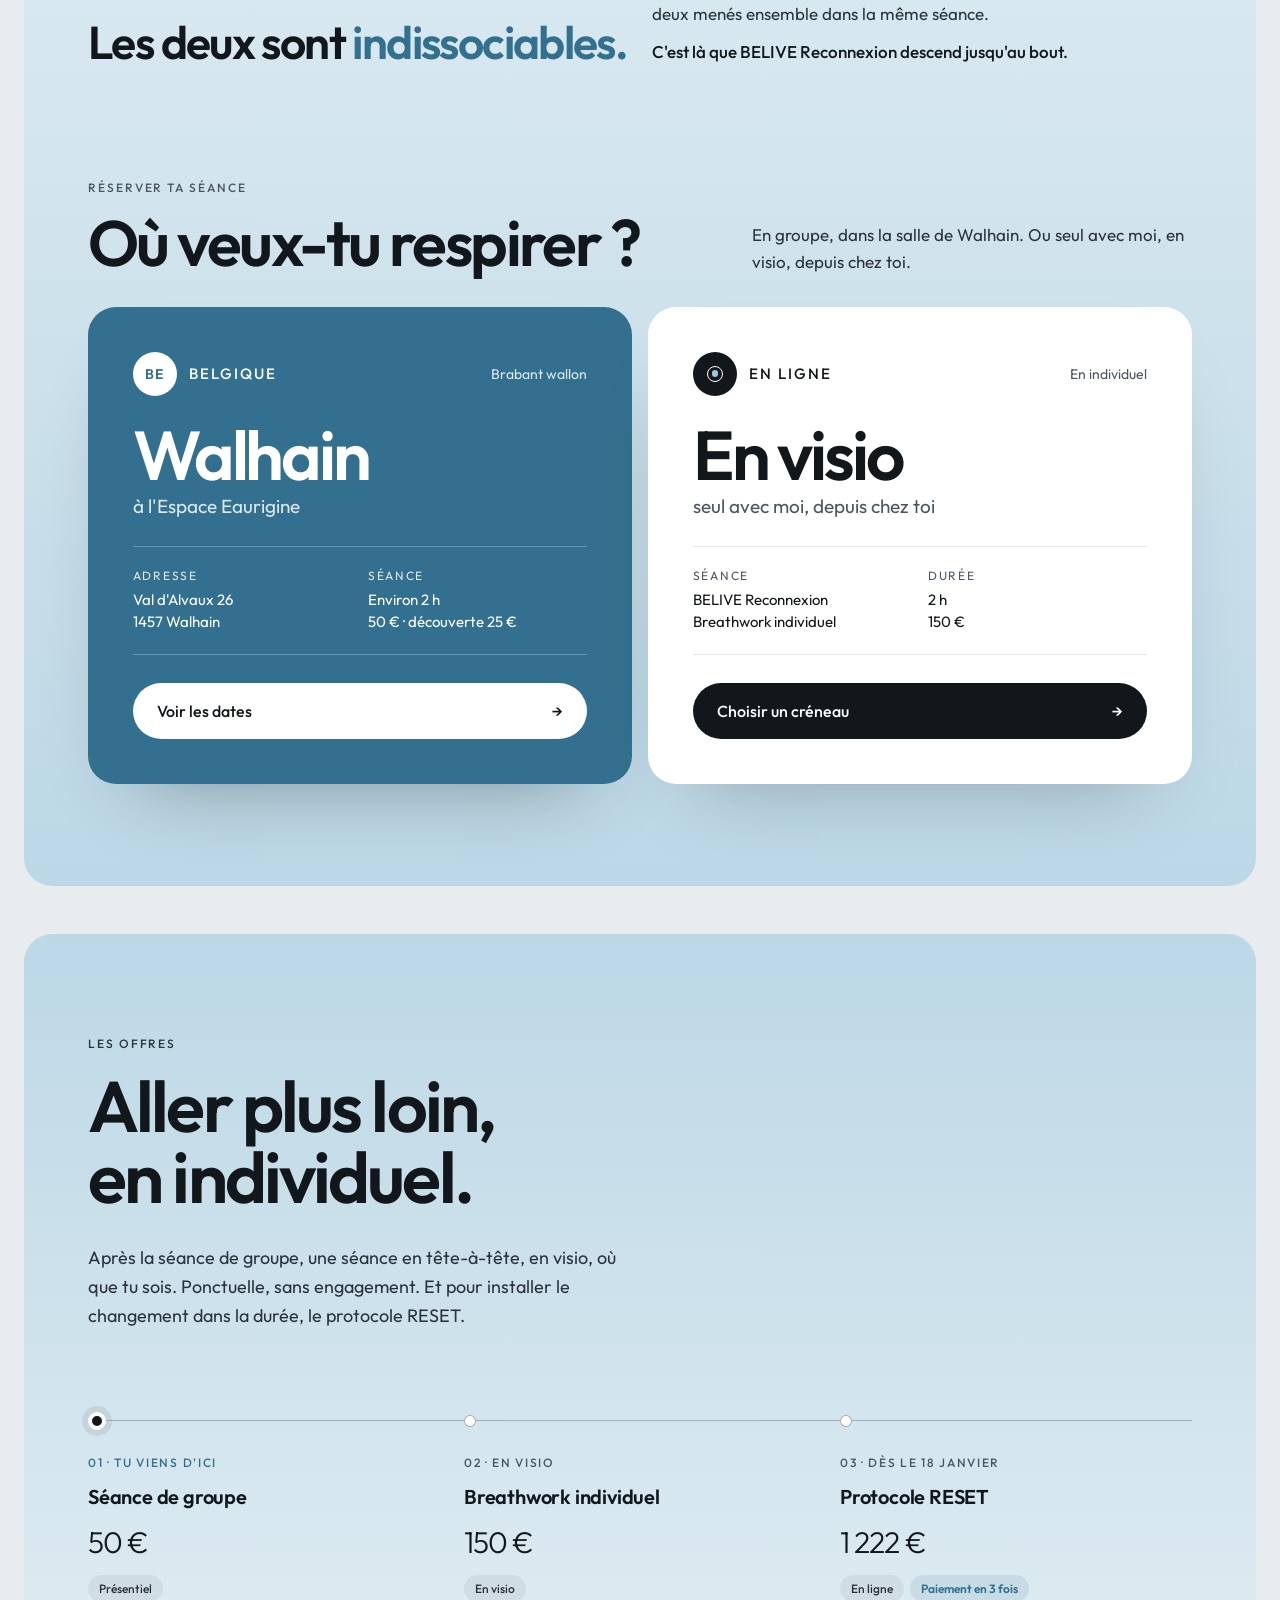
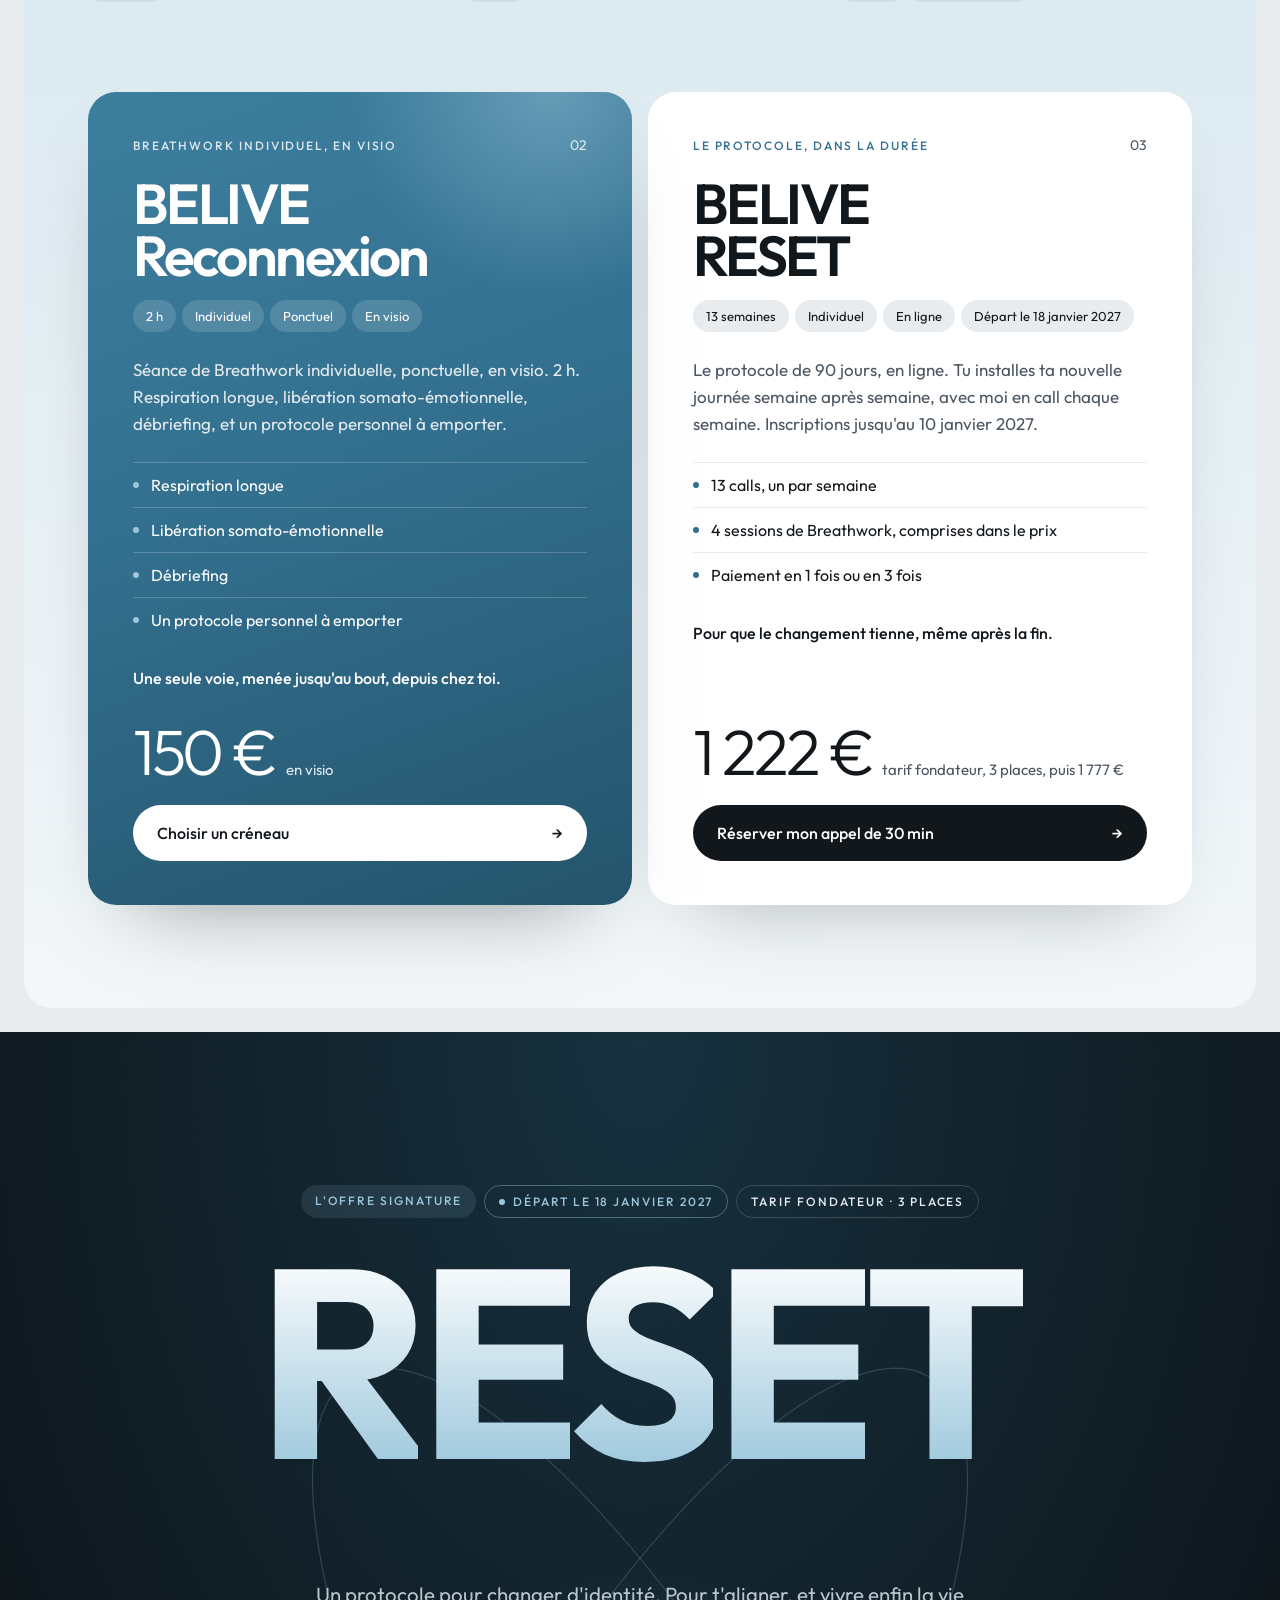
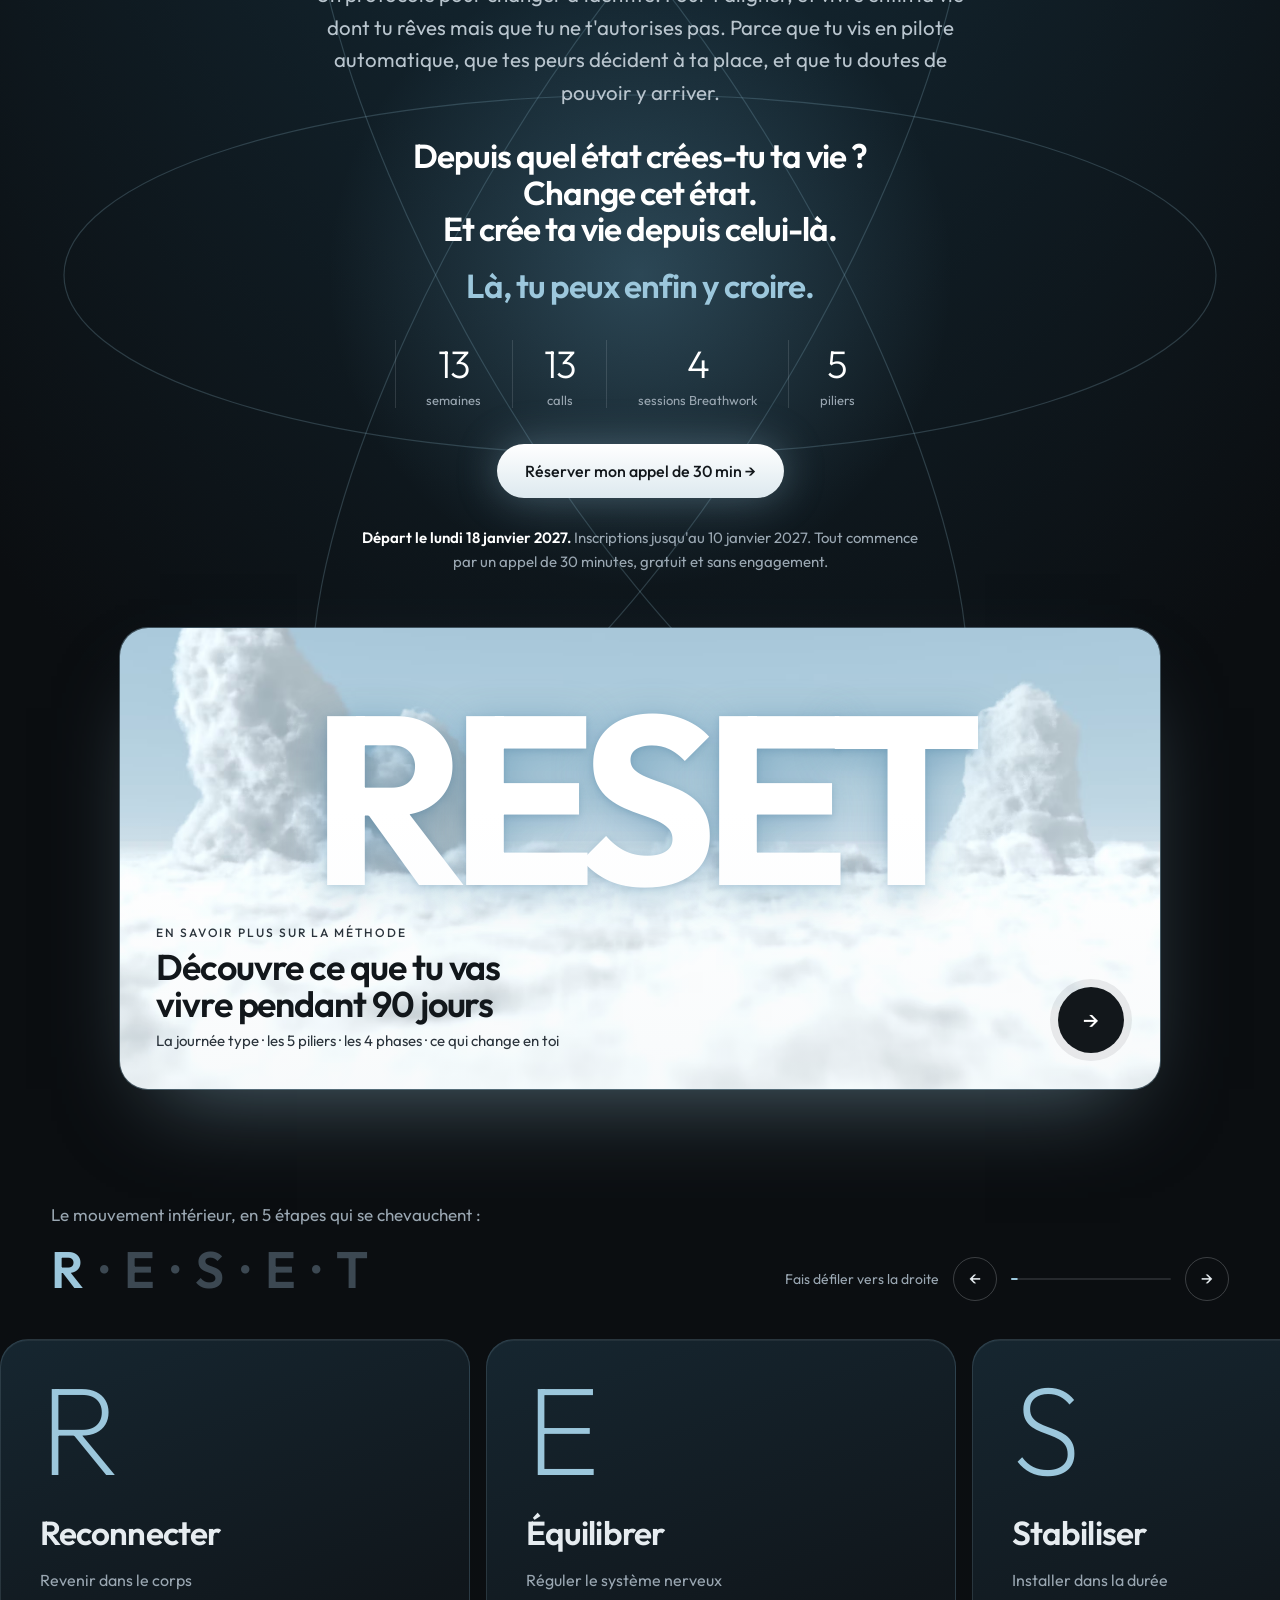
==== commit 55803dfb: "Remplace la liste d'attente par l'appel de 30 min, retire Alignement et Thivars - Nouvelle page appe" ====
--- a/index.html
+++ b/index.html
@@ -4,8 +4,8 @@
 <meta charset="utf-8">
 <meta name="viewport" content="width=device-width, initial-scale=1">
 
-<title>BELIVE : Breathwork et système nerveux près de Chartres</title>
-<meta name="description" content="Sortir du pilote automatique en commençant par le corps. Breathwork, régulation du système nerveux et naturopathie, à Thivars près de Chartres et en Brabant wallon.">
+<title>BELIVE : Breathwork et système nerveux, à Walhain et en ligne</title>
+<meta name="description" content="Sortir du pilote automatique en commençant par le corps. Breathwork, régulation du système nerveux et naturopathie : en groupe à Walhain, en Brabant wallon, et en individuel en visio.">
 
 <link rel="canonical" href="https://belivemethode.com/">
 
@@ -14,7 +14,7 @@
 <meta property="og:locale" content="fr_BE">
 <meta property="og:url" content="https://belivemethode.com/">
 <meta property="og:title" content="BELIVE : sortir du pilote automatique, en commençant par le corps">
-<meta property="og:description" content="Breathwork, système nerveux, naturopathie. Séances individuelles et de groupe à Thivars, près de Chartres, et en Brabant wallon. Le protocole BELIVE RESET sur 90 jours ouvre prochainement.">
+<meta property="og:description" content="Breathwork, système nerveux, naturopathie. Séances de groupe à Walhain, en Brabant wallon, et séances individuelles en visio. Le protocole BELIVE RESET sur 90 jours démarre le 18 janvier 2027.">
 <meta property="og:image" content="https://belivemethode.com/assets/img/og.jpg">
 <meta property="og:image:width" content="1200">
 <meta property="og:image:height" content="630">
@@ -34,7 +34,7 @@
   "@type": "HealthAndBeautyBusiness",
   "@id": "https://belivemethode.com/#belive",
   "name": "BELIVE",
-  "description": "Breathwork, régulation du système nerveux et naturopathie. Séances individuelles et de groupe à Thivars, près de Chartres, et en Brabant wallon. Le protocole BELIVE RESET sur 90 jours ouvre prochainement.",
+  "description": "Breathwork, régulation du système nerveux et naturopathie. Séances de groupe à Walhain, en Brabant wallon, et séances individuelles en visio. Le protocole BELIVE RESET sur 90 jours démarre le 18 janvier 2027.",
   "url": "https://belivemethode.com/",
   "image": "https://belivemethode.com/assets/img/og.jpg",
   "telephone": "+32493847434",
@@ -42,20 +42,18 @@
   "priceRange": "€€",
   "currenciesAccepted": "EUR",
   "areaServed": [
-    { "@type": "City", "name": "Thivars", "address": { "@type": "PostalAddress", "addressLocality": "Thivars", "addressCountry": "FR" } },
-    { "@type": "City", "name": "Chartres", "address": { "@type": "PostalAddress", "addressLocality": "Chartres", "addressCountry": "FR" } },
+    { "@type": "City", "name": "Walhain", "address": { "@type": "PostalAddress", "addressLocality": "Walhain", "addressCountry": "BE" } },
     { "@type": "AdministrativeArea", "name": "Brabant wallon" }
   ],
   "address": {
     "@type": "PostalAddress",
-    "streetAddress": "44 rue de Bel Air",
-    "postalCode": "28630",
-    "addressLocality": "Thivars",
-    "addressCountry": "FR"
+    "streetAddress": "Val d'Alvaux 26",
+    "postalCode": "1457",
+    "addressLocality": "Walhain",
+    "addressCountry": "BE"
   },
   "location": [
-    { "@type": "Place", "name": "Thivars", "address": { "@type": "PostalAddress", "streetAddress": "44 rue de Bel Air", "postalCode": "28630", "addressLocality": "Thivars", "addressCountry": "FR" } },
-    { "@type": "Place", "name": "Espace Eaurigine", "address": { "@type": "PostalAddress", "streetAddress": "Val d'Alvaux 26", "postalCode": "1457", "addressLocality": "Nil-Saint-Vincent", "addressCountry": "BE" } }
+    { "@type": "Place", "name": "Espace Eaurigine", "address": { "@type": "PostalAddress", "streetAddress": "Val d'Alvaux 26", "postalCode": "1457", "addressLocality": "Walhain", "addressCountry": "BE" } }
   ],
   "founder": {
     "@type": "Person",
@@ -64,16 +62,16 @@
   },
   "sameAs": ["https://www.instagram.com/tristan.belive/"],
   "makesOffer": [
-    { "@type": "Offer", "name": "Séance de Breathwork en groupe", "price": "50", "priceCurrency": "EUR",
+    { "@type": "Offer", "name": "Séance de Breathwork en groupe, à Walhain", "price": "50", "priceCurrency": "EUR",
       "url": "https://luma.com/user/usr-RFau2gA8XZpVvCu" },
-    { "@type": "Offer", "name": "BELIVE Alignement, session holistique individuelle", "price": "90", "priceCurrency": "EUR",
-      "url": "https://cal.com/tristan-vangoidtsenhoven-3wuqnf/30min" },
-    { "@type": "Offer", "name": "BELIVE Reconnexion, Breathwork individuel", "price": "150", "priceCurrency": "EUR",
+    { "@type": "Offer", "name": "Séance découverte de Breathwork en groupe, à Walhain", "price": "25", "priceCurrency": "EUR",
+      "url": "https://luma.com/user/usr-RFau2gA8XZpVvCu" },
+    { "@type": "Offer", "name": "BELIVE Reconnexion, Breathwork individuel en visio", "price": "150", "priceCurrency": "EUR",
       "url": "https://cal.com/tristan-vangoidtsenhoven-3wuqnf/120min" },
-    { "@type": "Offer", "name": "BELIVE RESET, protocole 90 jours, tarif fondateur (trois places)", "price": "1222", "priceCurrency": "EUR",
-      "availability": "https://schema.org/PreOrder" },
-    { "@type": "Offer", "name": "BELIVE RESET, protocole 90 jours", "price": "1777", "priceCurrency": "EUR",
-      "availability": "https://schema.org/PreOrder" }
+    { "@type": "Offer", "name": "BELIVE RESET, protocole 13 semaines en ligne, tarif fondateur (trois places)", "price": "1222", "priceCurrency": "EUR",
+      "url": "https://belivemethode.com/appel/", "availability": "https://schema.org/InStock", "availabilityEnds": "2027-01-10" },
+    { "@type": "Offer", "name": "BELIVE RESET, protocole 13 semaines en ligne", "price": "1777", "priceCurrency": "EUR",
+      "url": "https://belivemethode.com/appel/", "availability": "https://schema.org/InStock" }
   ]
 }
 </script>
@@ -314,7 +312,7 @@
   grid-column:3;grid-row:1/span 2;display:flex;align-items:center;justify-content:center;width:34px;height:34px;
   border-radius:50%;background:rgba(18,23,27,.06);font-size:16px;transition:background .3s,color .3s;
 }
-/* L'offre signature reprend la carte du héros : sur-titre, pastille « À venir », fond nuit */
+/* L'offre signature reprend la carte du héros : sur-titre, pastille de la date de départ, fond nuit */
 .resa__opt--reset{
   grid-column:1/-1;padding-top:14px;color:#E6ECF0;box-shadow:inset 0 0 0 1px rgba(156,199,220,.3);
   background:radial-gradient(60% 140% at 100% 0,rgba(156,199,220,.2),rgba(156,199,220,0) 62%),linear-gradient(160deg,#16303D,#0B0E11);
@@ -641,7 +639,7 @@
 <div aria-hidden="true" style="position:absolute;left:0;right:0;bottom:0;height:26%;background:linear-gradient(180deg,rgba(169,204,221,0),rgba(169,204,221,.9));pointer-events:none"></div>
 <div class="hero__meta" style="position:relative;width:100%;max-width:1240px;margin:0 auto;display:flex;justify-content:space-between;gap:24px;font-size:12px;font-weight:500;letter-spacing:.16em;text-transform:uppercase;color:#4B5661;line-height:1.7;pointer-events:none;animation:fadeUp 1s .9s both">
 <span style="display:flex;flex-direction:column"><span>Breathwork</span><span>Système nerveux</span><span>Naturopathie</span></span>
-<span style="display:flex;flex-direction:column;align-items:flex-end;gap:6px"><span style="display:flex;align-items:center;gap:8px"><span style="padding:2px 7px;border-radius:999px;background:#12171B;color:#FFFFFF;font-size:10px;letter-spacing:.1em">FR</span>Chartres</span><span style="display:flex;align-items:center;gap:8px"><span style="padding:2px 7px;border-radius:999px;background:#33708F;color:#FFFFFF;font-size:10px;letter-spacing:.1em">BE</span>Brabant wallon</span><span>À distance</span></span>
+<span style="display:flex;flex-direction:column;align-items:flex-end;gap:6px"><span style="display:flex;align-items:center;gap:8px"><span style="padding:2px 7px;border-radius:999px;background:#33708F;color:#FFFFFF;font-size:10px;letter-spacing:.1em">BE</span>Brabant wallon</span><span>À distance</span></span>
 </div>
 <div style="flex:1;min-height:calc(var(--vh,1vh)*40)"></div>
 <div style="position:relative;width:100%;max-width:1240px;margin:0 auto;display:flex;justify-content:space-between;align-items:flex-end;gap:32px;flex-wrap:wrap;pointer-events:none">
@@ -656,11 +654,11 @@
 </div>
 <div style="display:flex;gap:14px;flex-wrap:wrap;align-items:flex-end;pointer-events:auto">
 <div style="animation:fadeUp 1.2s 1.5s both">
-<a href="#protocole" style="animation:float 8s ease-in-out infinite;background:linear-gradient(160deg,#16303D,#0B0E11);border:1px solid rgba(156,199,220,.35);border-radius:18px;box-shadow:0 24px 60px -28px rgba(18,23,27,.5);padding:16px 18px;width:230px;display:flex;flex-direction:column;gap:8px;color:#E6ECF0" class="hv-3">
-<span style="display:flex;justify-content:space-between;align-items:center"><span style="font-size:11px;font-weight:500;letter-spacing:.16em;text-transform:uppercase;color:#9CC7DC">L'offre signature</span><span style="font-size:11px;padding:3px 8px;border-radius:999px;border:1px solid rgba(156,199,220,.4);color:#9CC7DC">À venir</span></span>
+<a href="appel/" style="animation:float 8s ease-in-out infinite;background:linear-gradient(160deg,#16303D,#0B0E11);border:1px solid rgba(156,199,220,.35);border-radius:18px;box-shadow:0 24px 60px -28px rgba(18,23,27,.5);padding:16px 18px;width:230px;display:flex;flex-direction:column;gap:8px;color:#E6ECF0" class="hv-3">
+<span style="display:flex;justify-content:space-between;align-items:center"><span style="font-size:11px;font-weight:500;letter-spacing:.16em;text-transform:uppercase;color:#9CC7DC">L'offre signature</span><span style="font-size:11px;padding:3px 8px;border-radius:999px;border:1px solid rgba(156,199,220,.4);color:#9CC7DC">Ouvert</span></span>
 <span style="font-size:19px;font-weight:600;letter-spacing:-.01em;line-height:1.15">BELIVE RESET, 90 jours.</span>
-<span style="font-size:13px;color:#B9C5CE">Tarif fondateur · 3 places</span>
-<span style="font-size:13px;font-weight:500;color:#9CC7DC">Rejoindre la liste d'attente →</span>
+<span style="font-size:13px;color:#B9C5CE">Départ le 18 janvier 2027<br>Tarif fondateur · 3 places</span>
+<span style="font-size:13px;font-weight:500;color:#9CC7DC">Réserver mon appel de 30 min →</span>
 </a>
 </div>
 <div style="animation:fadeUp 1.2s 1.7s both">
@@ -668,7 +666,7 @@
 <span style="font-size:11px;font-weight:500;letter-spacing:.16em;text-transform:uppercase;color:#4B5661">Le premier pas</span>
 <span style="font-size:19px;font-weight:600;letter-spacing:-.01em;line-height:1.15">Séance de Breathwork en groupe</span>
 <span style="display:flex;justify-content:space-between;align-items:baseline;font-size:14px;color:#2B343C"><span>Environ 2 h</span><span style="font-size:22px;font-weight:300;color:#12171B">50 €</span></span>
-<span style="font-size:12.5px;font-weight:600;color:#33708F">Séance découverte à moitié prix</span>
+<span style="font-size:12.5px;font-weight:600;color:#33708F">Séance découverte à 25 €</span>
 <span style="font-size:13px;font-weight:500;color:#33708F">Voir les dates →</span>
 </a>
 </div>
@@ -677,9 +675,8 @@
 <div style="position:relative;width:100%;max-width:1240px;margin:28px auto 0;padding-top:18px;border-top:1px solid rgba(18,23,27,.25);display:flex;justify-content:space-between;align-items:center;gap:20px;flex-wrap:wrap;font-size:12px;font-weight:500;letter-spacing:.14em;text-transform:uppercase;color:#12171B">
 <span>Les offres</span>
 <a href="#groupe" style="color:#12171B" class="hv-5">Groupe · 50 €</a>
-<a href="https://cal.com/tristan-vangoidtsenhoven-3wuqnf/30min" target="_blank" rel="noopener" style="color:#12171B" class="hv-5">Alignement · 90 €</a>
-<a href="https://cal.com/tristan-vangoidtsenhoven-3wuqnf/120min" target="_blank" rel="noopener" style="color:#12171B" class="hv-5">Reconnexion · 150 €</a>
-<a href="#protocole" style="color:#12171B" class="hv-5">RESET 90 jours · à venir</a>
+<a href="#offres" style="color:#12171B" class="hv-5">Individuel en visio · 150 €</a>
+<a href="#protocole" style="color:#12171B" class="hv-5">RESET 90 jours · 1 222 €</a>
 </div>
 </div>
 </section>
@@ -928,11 +925,11 @@
 <span data-reveal style="font-size:12px;font-weight:500;letter-spacing:.16em;text-transform:uppercase;color:#4B5661">Le premier pas, en groupe</span>
 <h2 data-reveal style="margin:0;font-size:clamp(44px,5.6vw,84px);font-weight:600;line-height:.98;letter-spacing:-.04em;text-wrap:balance">Séance de Breathwork en groupe.</h2>
 <p data-reveal style="margin:0;font-size:clamp(20px,1.8vw,26px);font-weight:300;line-height:1.4;color:#2B343C;max-width:34ch;text-wrap:pretty">Tu n'as rien à savoir, rien à préparer. Tu t'allonges, je guide, ton corps fait le reste.</p>
-<div data-reveal style="display:flex;gap:8px;flex-wrap:wrap"><span style="display:inline-flex;align-items:center;gap:8px;padding:9px 14px;border-radius:999px;background:rgba(255,255,255,.7);border:1px solid rgba(255,255,255,.9);font-size:14px;color:#12171B"><span style="width:6px;height:6px;border-radius:50%;background:#33708F"></span>Aucun prérequis</span><span style="display:inline-flex;align-items:center;gap:8px;padding:9px 14px;border-radius:999px;background:rgba(255,255,255,.7);border:1px solid rgba(255,255,255,.9);font-size:14px;color:#12171B"><span style="width:6px;height:6px;border-radius:50%;background:#33708F"></span>Environ 2 h</span><span style="display:inline-flex;align-items:center;gap:8px;padding:9px 14px;border-radius:999px;background:rgba(255,255,255,.7);border:1px solid rgba(255,255,255,.9);font-size:14px;color:#12171B"><span style="width:6px;height:6px;border-radius:50%;background:#33708F"></span>En France et en Belgique</span></div>
+<div data-reveal style="display:flex;gap:8px;flex-wrap:wrap"><span style="display:inline-flex;align-items:center;gap:8px;padding:9px 14px;border-radius:999px;background:rgba(255,255,255,.7);border:1px solid rgba(255,255,255,.9);font-size:14px;color:#12171B"><span style="width:6px;height:6px;border-radius:50%;background:#33708F"></span>Aucun prérequis</span><span style="display:inline-flex;align-items:center;gap:8px;padding:9px 14px;border-radius:999px;background:rgba(255,255,255,.7);border:1px solid rgba(255,255,255,.9);font-size:14px;color:#12171B"><span style="width:6px;height:6px;border-radius:50%;background:#33708F"></span>Environ 2 h</span><span style="display:inline-flex;align-items:center;gap:8px;padding:9px 14px;border-radius:999px;background:rgba(255,255,255,.7);border:1px solid rgba(255,255,255,.9);font-size:14px;color:#12171B"><span style="width:6px;height:6px;border-radius:50%;background:#33708F"></span>À Walhain, en Brabant wallon</span></div>
 <div data-reveal style="display:flex;align-items:center;gap:24px;flex-wrap:wrap;padding-top:8px">
 <span style="display:flex;align-items:baseline;gap:10px"><span style="font-size:clamp(56px,5.4vw,80px);font-weight:300;letter-spacing:-.05em;line-height:.9">50 €</span><span style="font-size:15px;color:#4B5661">la séance</span></span>
 <span style="display:inline-flex;align-items:center;padding:10px 16px;border-radius:999px;background:rgba(51,112,143,.12);border:1px solid rgba(51,112,143,.3);color:#33708F;font-size:15px;font-weight:600">Séance découverte à moitié prix&nbsp;: 25&nbsp;€</span>
-<a href="#lieux" style="background:#12171B;color:#FFFFFF;padding:17px 28px;border-radius:999px;font-weight:500;font-size:16px;transition:transform .3s" class="hv-1">Choisir mon lieu ↓</a>
+<a href="#lieux" style="background:#12171B;color:#FFFFFF;padding:17px 28px;border-radius:999px;font-weight:500;font-size:16px;transition:transform .3s" class="hv-1">Voir le lieu et les dates ↓</a>
 </div>
 </div>
 <div data-clip style="position:relative;border-radius:28px;overflow:hidden;aspect-ratio:4/5;background:#BCD8E6;clip-path:inset(12% 12% 12% 12% round 28px)">
@@ -980,38 +977,38 @@
 <span data-reveal style="font-size:12px;font-weight:500;letter-spacing:.16em;text-transform:uppercase;color:#4B5661">Réserver ta séance</span>
 <h3 data-reveal style="margin:0;font-size:clamp(40px,5vw,72px);font-weight:600;line-height:1;letter-spacing:-.04em">Où veux-tu respirer ?</h3>
 </div>
-<p data-reveal style="margin:0;max-width:40ch;font-size:17px;line-height:1.6;color:#2B343C">Même séance, même prix, deux salles. Le lieu exact est indiqué sur chaque date.</p>
+<p data-reveal style="margin:0;max-width:40ch;font-size:17px;line-height:1.6;color:#2B343C">En groupe, dans la salle de Walhain. Ou seul avec moi, en visio, depuis chez toi.</p>
 </div>
 <div style="display:grid;grid-template-columns:repeat(auto-fit,minmax(min(100%,400px),1fr));gap:16px">
-<div data-reveal style="background:#FFFFFF;color:#12171B;border-radius:28px;padding:clamp(28px,3.5vw,48px);display:flex;flex-direction:column;gap:28px;box-shadow:0 40px 80px -50px rgba(18,23,27,.35);transition:transform .5s cubic-bezier(.2,.7,.2,1)" class="hv-8">
-<div style="display:flex;justify-content:space-between;align-items:center;gap:12px">
-<span style="display:inline-flex;align-items:center;gap:12px"><span style="width:44px;height:44px;border-radius:50%;background:#12171B;color:#FFFFFF;display:flex;align-items:center;justify-content:center;font-size:14px;font-weight:600;letter-spacing:.06em">FR</span><span style="font-size:15px;font-weight:500;letter-spacing:.14em;text-transform:uppercase">France</span></span>
-<span style="font-size:14px;color:#4B5661">Eure-et-Loir</span>
-</div>
-<div style="display:flex;flex-direction:column;gap:8px">
-<span style="font-size:clamp(48px,5.4vw,80px);font-weight:600;letter-spacing:-.045em;line-height:.9">Thivars</span>
-<span style="font-size:19px;color:#4B5661">près de Chartres</span>
-</div>
-<div style="display:grid;grid-template-columns:repeat(2,minmax(0,1fr));gap:16px;padding:20px 0;border-top:1px solid rgba(18,23,27,.1);border-bottom:1px solid rgba(18,23,27,.1);font-size:15px;line-height:1.5">
-<span style="display:flex;flex-direction:column;gap:4px"><span style="font-size:12px;letter-spacing:.14em;text-transform:uppercase;color:#4B5661">Adresse</span><span>44 rue de Bel Air<br>28630 Thivars</span></span>
-<span style="display:flex;flex-direction:column;gap:4px"><span style="font-size:12px;letter-spacing:.14em;text-transform:uppercase;color:#4B5661">Séance</span><span>Environ 2 h<br>50 €</span></span>
-</div>
-<a href="https://luma.com/user/usr-RFau2gA8XZpVvCu" target="_blank" rel="noopener" style="display:flex;justify-content:space-between;align-items:center;background:#12171B;color:#FFFFFF;padding:18px 24px;border-radius:999px;font-weight:500;font-size:16px;transition:background .3s" class="hv-9"><span>Réserver en France</span><span>→</span></a>
-</div>
-<div data-reveal data-delay="120" style="background:#33708F;color:#FFFFFF;border-radius:28px;padding:clamp(28px,3.5vw,48px);display:flex;flex-direction:column;gap:28px;box-shadow:0 40px 80px -50px rgba(18,23,27,.45);transition:transform .5s cubic-bezier(.2,.7,.2,1)" class="hv-8">
+<div data-reveal style="background:#33708F;color:#FFFFFF;border-radius:28px;padding:clamp(28px,3.5vw,48px);display:flex;flex-direction:column;gap:28px;box-shadow:0 40px 80px -50px rgba(18,23,27,.45);transition:transform .5s cubic-bezier(.2,.7,.2,1)" class="hv-8">
 <div style="display:flex;justify-content:space-between;align-items:center;gap:12px">
 <span style="display:inline-flex;align-items:center;gap:12px"><span style="width:44px;height:44px;border-radius:50%;background:#FFFFFF;color:#33708F;display:flex;align-items:center;justify-content:center;font-size:14px;font-weight:600;letter-spacing:.06em">BE</span><span style="font-size:15px;font-weight:500;letter-spacing:.14em;text-transform:uppercase">Belgique</span></span>
 <span style="font-size:14px;color:#DDE9EF">Brabant wallon</span>
 </div>
 <div style="display:flex;flex-direction:column;gap:8px">
-<span style="font-size:clamp(40px,4.4vw,64px);font-weight:600;letter-spacing:-.04em;line-height:.95">Nil-Saint-Vincent</span>
+<span style="font-size:clamp(48px,5.4vw,80px);font-weight:600;letter-spacing:-.045em;line-height:.9">Walhain</span>
 <span style="font-size:19px;color:#DDE9EF">à l'Espace Eaurigine</span>
 </div>
 <div style="display:grid;grid-template-columns:repeat(2,minmax(0,1fr));gap:16px;padding:20px 0;border-top:1px solid rgba(255,255,255,.25);border-bottom:1px solid rgba(255,255,255,.25);font-size:15px;line-height:1.5">
-<span style="display:flex;flex-direction:column;gap:4px"><span style="font-size:12px;letter-spacing:.14em;text-transform:uppercase;color:#DDE9EF">Adresse</span><span>Val d'Alvaux 26<br>1457 Nil-Saint-Vincent</span></span>
-<span style="display:flex;flex-direction:column;gap:4px"><span style="font-size:12px;letter-spacing:.14em;text-transform:uppercase;color:#DDE9EF">Séance</span><span>Environ 2 h<br>50 €</span></span>
-</div>
-<a href="https://luma.com/user/usr-RFau2gA8XZpVvCu" target="_blank" rel="noopener" style="display:flex;justify-content:space-between;align-items:center;background:#FFFFFF;color:#12171B;padding:18px 24px;border-radius:999px;font-weight:500;font-size:16px;transition:background .3s" class="hv-10"><span>Réserver en Belgique</span><span>→</span></a>
+<span style="display:flex;flex-direction:column;gap:4px"><span style="font-size:12px;letter-spacing:.14em;text-transform:uppercase;color:#DDE9EF">Adresse</span><span>Val d'Alvaux 26<br>1457 Walhain</span></span>
+<span style="display:flex;flex-direction:column;gap:4px"><span style="font-size:12px;letter-spacing:.14em;text-transform:uppercase;color:#DDE9EF">Séance</span><span>Environ 2 h<br>50 € · découverte 25 €</span></span>
+</div>
+<a href="https://luma.com/user/usr-RFau2gA8XZpVvCu" target="_blank" rel="noopener" style="display:flex;justify-content:space-between;align-items:center;background:#FFFFFF;color:#12171B;padding:18px 24px;border-radius:999px;font-weight:500;font-size:16px;transition:background .3s" class="hv-10"><span>Voir les dates</span><span>→</span></a>
+</div>
+<div data-reveal data-delay="120" style="background:#FFFFFF;color:#12171B;border-radius:28px;padding:clamp(28px,3.5vw,48px);display:flex;flex-direction:column;gap:28px;box-shadow:0 40px 80px -50px rgba(18,23,27,.35);transition:transform .5s cubic-bezier(.2,.7,.2,1)" class="hv-8">
+<div style="display:flex;justify-content:space-between;align-items:center;gap:12px">
+<span style="display:inline-flex;align-items:center;gap:12px"><span aria-hidden="true" style="width:44px;height:44px;border-radius:50%;background:#12171B;display:flex;align-items:center;justify-content:center"><span style="width:16px;height:16px;border-radius:50%;border:1.5px solid #FFFFFF;display:flex;align-items:center;justify-content:center"><span style="width:46%;height:46%;border-radius:50%;background:#9CC7DC;animation:recFade 2s ease-in-out infinite"></span></span></span><span style="font-size:15px;font-weight:500;letter-spacing:.14em;text-transform:uppercase">En ligne</span></span>
+<span style="font-size:14px;color:#4B5661">En individuel</span>
+</div>
+<div style="display:flex;flex-direction:column;gap:8px">
+<span style="font-size:clamp(48px,5.4vw,80px);font-weight:600;letter-spacing:-.045em;line-height:.9">En visio</span>
+<span style="font-size:19px;color:#4B5661">seul avec moi, depuis chez toi</span>
+</div>
+<div style="display:grid;grid-template-columns:repeat(2,minmax(0,1fr));gap:16px;padding:20px 0;border-top:1px solid rgba(18,23,27,.1);border-bottom:1px solid rgba(18,23,27,.1);font-size:15px;line-height:1.5">
+<span style="display:flex;flex-direction:column;gap:4px"><span style="font-size:12px;letter-spacing:.14em;text-transform:uppercase;color:#4B5661">Séance</span><span>BELIVE Reconnexion<br>Breathwork individuel</span></span>
+<span style="display:flex;flex-direction:column;gap:4px"><span style="font-size:12px;letter-spacing:.14em;text-transform:uppercase;color:#4B5661">Durée</span><span>2 h<br>150 €</span></span>
+</div>
+<a href="https://cal.com/tristan-vangoidtsenhoven-3wuqnf/120min" target="_blank" rel="noopener" style="display:flex;justify-content:space-between;align-items:center;background:#12171B;color:#FFFFFF;padding:18px 24px;border-radius:999px;font-weight:500;font-size:16px;transition:background .3s" class="hv-9"><span>Choisir un créneau</span><span>→</span></a>
 </div>
 </div>
 </div>
@@ -1025,7 +1022,7 @@
 <span data-reveal style="font-size:12px;font-weight:500;letter-spacing:.16em;text-transform:uppercase;color:#2B343C">Les offres</span>
 <h2 data-reveal style="margin:0;font-size:clamp(44px,5.6vw,84px);font-weight:600;line-height:.98;letter-spacing:-.04em;text-wrap:balance;max-width:12ch">Aller plus loin, en individuel.</h2>
 </div>
-<p data-reveal style="margin:0;max-width:44ch;font-size:18px;line-height:1.6;color:#2B343C">Après la séance de groupe, deux formats en tête-à-tête, en présentiel, avec prestation à domicile possible. Tous deux sont ponctuels, sans engagement, et mènent au protocole RESET.</p>
+<p data-reveal style="margin:0;max-width:44ch;font-size:18px;line-height:1.6;color:#2B343C">Après la séance de groupe, une séance en tête-à-tête, en visio, où que tu sois. Ponctuelle, sans engagement. Et pour installer le changement dans la durée, le protocole RESET.</p>
 </div>
 
 <div class="parcours" data-reveal style="position:relative;display:grid;grid-template-columns:repeat(auto-fit,minmax(min(100%,200px),1fr));gap:28px 24px;border-top:1px solid rgba(18,23,27,.25)">
@@ -1038,63 +1035,51 @@
 </div>
 <div style="position:relative;display:flex;flex-direction:column;gap:14px;padding-top:34px">
 <span style="position:absolute;left:0;top:0;width:12px;height:12px;margin-top:-6px;border-radius:50%;background:#FFFFFF;border:1px solid rgba(18,23,27,.35);box-shadow:none"></span>
-<span style="font-size:12px;font-weight:500;letter-spacing:.14em;text-transform:uppercase;color:#4B5661">02 · découverte</span>
-<span style="font-size:20px;font-weight:600;letter-spacing:-.01em">Alignement</span>
-<span style="font-size:30px;font-weight:300;letter-spacing:-.03em">90 €</span>
-<span style="display:flex;gap:6px;flex-wrap:wrap"><span style="display:inline-flex;padding:6px 11px;border-radius:999px;font-size:12px;font-weight:500;background:rgba(18,23,27,.06);color:#2B343C">Présentiel</span><span style="display:inline-flex;padding:6px 11px;border-radius:999px;font-size:12px;font-weight:600;background:rgba(51,112,143,.12);color:#33708F">À domicile possible</span></span>
+<span style="font-size:12px;font-weight:500;letter-spacing:.14em;text-transform:uppercase;color:#4B5661">02 · en visio</span>
+<span style="font-size:20px;font-weight:600;letter-spacing:-.01em">Breathwork individuel</span>
+<span style="font-size:30px;font-weight:300;letter-spacing:-.03em">150 €</span>
+<span style="display:flex;gap:6px;flex-wrap:wrap"><span style="display:inline-flex;padding:6px 11px;border-radius:999px;font-size:12px;font-weight:500;background:rgba(18,23,27,.06);color:#2B343C">En visio</span></span>
 </div>
 <div style="position:relative;display:flex;flex-direction:column;gap:14px;padding-top:34px">
 <span style="position:absolute;left:0;top:0;width:12px;height:12px;margin-top:-6px;border-radius:50%;background:#FFFFFF;border:1px solid rgba(18,23,27,.35);box-shadow:none"></span>
-<span style="font-size:12px;font-weight:500;letter-spacing:.14em;text-transform:uppercase;color:#4B5661">03 · immersion</span>
-<span style="font-size:20px;font-weight:600;letter-spacing:-.01em">Reconnexion</span>
-<span style="font-size:30px;font-weight:300;letter-spacing:-.03em">150 €</span>
-<span style="display:flex;gap:6px;flex-wrap:wrap"><span style="display:inline-flex;padding:6px 11px;border-radius:999px;font-size:12px;font-weight:500;background:rgba(18,23,27,.06);color:#2B343C">Présentiel</span><span style="display:inline-flex;padding:6px 11px;border-radius:999px;font-size:12px;font-weight:600;background:rgba(51,112,143,.12);color:#33708F">À domicile possible</span></span>
-</div>
-<div style="position:relative;display:flex;flex-direction:column;gap:14px;padding-top:34px">
-<span style="position:absolute;left:0;top:0;width:12px;height:12px;margin-top:-6px;border-radius:50%;background:#FFFFFF;border:1px solid rgba(18,23,27,.35);box-shadow:none"></span>
-<span style="font-size:12px;font-weight:500;letter-spacing:.14em;text-transform:uppercase;color:#4B5661">04 · à venir</span>
+<span style="font-size:12px;font-weight:500;letter-spacing:.14em;text-transform:uppercase;color:#4B5661">03 · dès le 18 janvier</span>
 <span style="font-size:20px;font-weight:600;letter-spacing:-.01em">Protocole RESET</span>
 <span style="font-size:30px;font-weight:300;letter-spacing:-.03em">1 222 €</span>
-<span style="display:flex;gap:6px;flex-wrap:wrap"><span style="display:inline-flex;padding:6px 11px;border-radius:999px;font-size:12px;font-weight:500;background:rgba(18,23,27,.06);color:#2B343C">À distance</span></span>
-</div>
-</div>
-
-<div data-reveal style="display:flex;justify-content:center">
-<p style="margin:0;max-width:52ch;text-align:center;font-size:clamp(20px,2vw,28px);font-weight:300;line-height:1.4;color:#12171B;text-wrap:balance">Tu ne sais pas par où entrer&nbsp;? Prends <strong style="font-weight:600">Alignement</strong>. Tu sais déjà que c'est le souffle que tu veux&nbsp;? Va direct sur <strong style="font-weight:600">Reconnexion</strong>.</p>
+<span style="display:flex;gap:6px;flex-wrap:wrap"><span style="display:inline-flex;padding:6px 11px;border-radius:999px;font-size:12px;font-weight:500;background:rgba(18,23,27,.06);color:#2B343C">En ligne</span><span style="display:inline-flex;padding:6px 11px;border-radius:999px;font-size:12px;font-weight:600;background:rgba(51,112,143,.12);color:#33708F">Paiement en 3 fois</span></span>
+</div>
 </div>
 
 <div style="display:grid;grid-template-columns:repeat(auto-fit,minmax(min(100%,400px),1fr));gap:16px;align-items:stretch">
-<div data-reveal style="background:#FFFFFF;color:#12171B;border-radius:28px;padding:clamp(28px,3.5vw,48px);display:flex;flex-direction:column;gap:24px;box-shadow:0 40px 80px -50px rgba(18,23,27,.35);transition:transform .5s cubic-bezier(.2,.7,.2,1)" class="hv-8">
-<div style="display:flex;justify-content:space-between;align-items:center;gap:12px;flex-wrap:wrap">
-<span style="font-size:12px;font-weight:500;letter-spacing:.16em;text-transform:uppercase;color:#33708F">Découverte, en largeur</span>
-<span style="font-size:14px;color:#4B5661">02</span>
-</div>
-<div style="display:flex;flex-direction:column;gap:12px">
-<h3 style="margin:0;font-size:clamp(40px,4.4vw,64px);font-weight:600;letter-spacing:-.045em;line-height:.92">BELIVE<br>Alignement</h3>
-<div style="display:flex;gap:6px;flex-wrap:wrap;padding-top:6px"><span style="padding:8px 13px;border-radius:999px;font-size:13px;background:#E8ECEF;color:#12171B">1 h 30</span><span style="padding:8px 13px;border-radius:999px;font-size:13px;background:#E8ECEF;color:#12171B">Individuel</span><span style="padding:8px 13px;border-radius:999px;font-size:13px;background:#E8ECEF;color:#12171B">Ponctuel</span><span style="padding:8px 13px;border-radius:999px;font-size:13px;background:#E8ECEF;color:#12171B">Prestation à domicile possible</span></div>
-</div>
-<p style="margin:0;font-size:17px;line-height:1.6;color:#4B5661">Session holistique individuelle, ponctuelle. 1 h 30. Méditation, mouvement, respiration : un passage par chacune des trois voies.</p>
-<ul style="margin:0;padding:0;list-style:none;display:flex;flex-direction:column"><li style="display:flex;align-items:center;gap:12px;padding:12px 0;border-top:1px solid rgba(18,23,27,.08);font-size:16px"><span style="flex:none;width:6px;height:6px;border-radius:50%;background:#33708F"></span>Méditation</li><li style="display:flex;align-items:center;gap:12px;padding:12px 0;border-top:1px solid rgba(18,23,27,.08);font-size:16px"><span style="flex:none;width:6px;height:6px;border-radius:50%;background:#33708F"></span>Mouvement</li><li style="display:flex;align-items:center;gap:12px;padding:12px 0;border-top:1px solid rgba(18,23,27,.08);font-size:16px"><span style="flex:none;width:6px;height:6px;border-radius:50%;background:#33708F"></span>Respiration</li></ul>
-<p style="margin:0;font-size:16px;line-height:1.6;color:#12171B;font-weight:500;flex:1">Pour sentir la méthode dans le corps avant d'aller plus loin. Zéro engagement.</p>
-<div style="display:flex;align-items:baseline;gap:10px;padding-top:8px"><span style="font-size:clamp(56px,5vw,76px);font-weight:300;letter-spacing:-.05em;line-height:.9">90 €</span><span style="font-size:15px;color:#4B5661">en individuel</span></div>
-<a href="https://cal.com/tristan-vangoidtsenhoven-3wuqnf/30min" target="_blank" rel="noopener" style="display:flex;justify-content:space-between;align-items:center;background:#12171B;color:#FFFFFF;padding:18px 24px;border-radius:999px;font-weight:500;font-size:16px;transition:background .3s" class="hv-9"><span>Choisir un créneau</span><span>→</span></a>
-</div>
-
-<div data-reveal data-delay="120" style="position:relative;overflow:hidden;background:linear-gradient(160deg,#3D7E9E 0%,#33708F 45%,#24546C 100%);color:#FFFFFF;border-radius:28px;padding:clamp(28px,3.5vw,48px);display:flex;flex-direction:column;gap:24px;box-shadow:0 40px 80px -50px rgba(18,23,27,.5);transition:transform .5s cubic-bezier(.2,.7,.2,1)" class="hv-8">
+<div data-reveal style="position:relative;overflow:hidden;background:linear-gradient(160deg,#3D7E9E 0%,#33708F 45%,#24546C 100%);color:#FFFFFF;border-radius:28px;padding:clamp(28px,3.5vw,48px);display:flex;flex-direction:column;gap:24px;box-shadow:0 40px 80px -50px rgba(18,23,27,.5);transition:transform .5s cubic-bezier(.2,.7,.2,1)" class="hv-8">
 <div aria-hidden="true" style="position:absolute;right:-30%;top:-30%;width:90%;aspect-ratio:1;border-radius:50%;background:radial-gradient(circle,rgba(156,199,220,.45),rgba(156,199,220,0) 65%);transform:scale(var(--core));transition:transform 5s cubic-bezier(.45,0,.55,1);pointer-events:none"></div>
 <div style="position:relative;display:flex;justify-content:space-between;align-items:center;gap:12px;flex-wrap:wrap">
-<span style="font-size:12px;font-weight:500;letter-spacing:.16em;text-transform:uppercase;color:#DDE9EF">Immersion, en profondeur</span>
-<span style="font-size:14px;color:#DDE9EF">03</span>
+<span style="font-size:12px;font-weight:500;letter-spacing:.16em;text-transform:uppercase;color:#DDE9EF">Breathwork individuel, en visio</span>
+<span style="font-size:14px;color:#DDE9EF">02</span>
 </div>
 <div style="position:relative;display:flex;flex-direction:column;gap:12px">
 <h3 style="margin:0;font-size:clamp(40px,4.4vw,64px);font-weight:600;letter-spacing:-.045em;line-height:.92">BELIVE<br>Reconnexion</h3>
-<div style="display:flex;gap:6px;flex-wrap:wrap;padding-top:6px"><span style="padding:8px 13px;border-radius:999px;font-size:13px;background:rgba(255,255,255,.14);color:#FFFFFF">2 h</span><span style="padding:8px 13px;border-radius:999px;font-size:13px;background:rgba(255,255,255,.14);color:#FFFFFF">Individuel</span><span style="padding:8px 13px;border-radius:999px;font-size:13px;background:rgba(255,255,255,.14);color:#FFFFFF">Ponctuel</span><span style="padding:8px 13px;border-radius:999px;font-size:13px;background:rgba(255,255,255,.14);color:#FFFFFF">Prestation à domicile possible</span></div>
-</div>
-<p style="position:relative;margin:0;font-size:17px;line-height:1.6;color:#E6ECF0">Séance de Breathwork individuelle, ponctuelle. 2 h. Respiration longue, libération somato-émotionnelle, débriefing, et un protocole personnel à emporter.</p>
+<div style="display:flex;gap:6px;flex-wrap:wrap;padding-top:6px"><span style="padding:8px 13px;border-radius:999px;font-size:13px;background:rgba(255,255,255,.14);color:#FFFFFF">2 h</span><span style="padding:8px 13px;border-radius:999px;font-size:13px;background:rgba(255,255,255,.14);color:#FFFFFF">Individuel</span><span style="padding:8px 13px;border-radius:999px;font-size:13px;background:rgba(255,255,255,.14);color:#FFFFFF">Ponctuel</span><span style="padding:8px 13px;border-radius:999px;font-size:13px;background:rgba(255,255,255,.14);color:#FFFFFF">En visio</span></div>
+</div>
+<p style="position:relative;margin:0;font-size:17px;line-height:1.6;color:#E6ECF0">Séance de Breathwork individuelle, ponctuelle, en visio. 2 h. Respiration longue, libération somato-émotionnelle, débriefing, et un protocole personnel à emporter.</p>
 <ul style="position:relative;margin:0;padding:0;list-style:none;display:flex;flex-direction:column"><li style="display:flex;align-items:center;gap:12px;padding:12px 0;border-top:1px solid rgba(255,255,255,.2);font-size:16px"><span style="flex:none;width:6px;height:6px;border-radius:50%;background:#9CC7DC"></span>Respiration longue</li><li style="display:flex;align-items:center;gap:12px;padding:12px 0;border-top:1px solid rgba(255,255,255,.2);font-size:16px"><span style="flex:none;width:6px;height:6px;border-radius:50%;background:#9CC7DC"></span>Libération somato-émotionnelle</li><li style="display:flex;align-items:center;gap:12px;padding:12px 0;border-top:1px solid rgba(255,255,255,.2);font-size:16px"><span style="flex:none;width:6px;height:6px;border-radius:50%;background:#9CC7DC"></span>Débriefing</li><li style="display:flex;align-items:center;gap:12px;padding:12px 0;border-top:1px solid rgba(255,255,255,.2);font-size:16px"><span style="flex:none;width:6px;height:6px;border-radius:50%;background:#9CC7DC"></span>Un protocole personnel à emporter</li></ul>
-<p style="position:relative;margin:0;font-size:16px;line-height:1.6;color:#FFFFFF;font-weight:500;flex:1">Une seule voie, menée jusqu'au bout, là où la découverte s'arrête.</p>
-<div style="position:relative;display:flex;align-items:baseline;gap:10px;padding-top:8px"><span style="font-size:clamp(56px,5vw,76px);font-weight:300;letter-spacing:-.05em;line-height:.9">150 €</span><span style="font-size:15px;color:#DDE9EF">en individuel</span></div>
+<p style="position:relative;margin:0;font-size:16px;line-height:1.6;color:#FFFFFF;font-weight:500;flex:1">Une seule voie, menée jusqu'au bout, depuis chez toi.</p>
+<div style="position:relative;display:flex;align-items:baseline;gap:10px;padding-top:8px"><span style="font-size:clamp(56px,5vw,76px);font-weight:300;letter-spacing:-.05em;line-height:.9">150 €</span><span style="font-size:15px;color:#DDE9EF">en visio</span></div>
 <a href="https://cal.com/tristan-vangoidtsenhoven-3wuqnf/120min" target="_blank" rel="noopener" style="position:relative;display:flex;justify-content:space-between;align-items:center;background:#FFFFFF;color:#12171B;padding:18px 24px;border-radius:999px;font-weight:500;font-size:16px;transition:background .3s" class="hv-10"><span>Choisir un créneau</span><span>→</span></a>
+</div>
+<div data-reveal data-delay="120" style="background:#FFFFFF;color:#12171B;border-radius:28px;padding:clamp(28px,3.5vw,48px);display:flex;flex-direction:column;gap:24px;box-shadow:0 40px 80px -50px rgba(18,23,27,.35);transition:transform .5s cubic-bezier(.2,.7,.2,1)" class="hv-8">
+<div style="display:flex;justify-content:space-between;align-items:center;gap:12px;flex-wrap:wrap">
+<span style="font-size:12px;font-weight:500;letter-spacing:.16em;text-transform:uppercase;color:#33708F">Le protocole, dans la durée</span>
+<span style="font-size:14px;color:#4B5661">03</span>
+</div>
+<div style="display:flex;flex-direction:column;gap:12px">
+<h3 style="margin:0;font-size:clamp(40px,4.4vw,64px);font-weight:600;letter-spacing:-.045em;line-height:.92">BELIVE<br>RESET</h3>
+<div style="display:flex;gap:6px;flex-wrap:wrap;padding-top:6px"><span style="padding:8px 13px;border-radius:999px;font-size:13px;background:#E8ECEF;color:#12171B">13 semaines</span><span style="padding:8px 13px;border-radius:999px;font-size:13px;background:#E8ECEF;color:#12171B">Individuel</span><span style="padding:8px 13px;border-radius:999px;font-size:13px;background:#E8ECEF;color:#12171B">En ligne</span><span style="padding:8px 13px;border-radius:999px;font-size:13px;background:#E8ECEF;color:#12171B">Départ le 18 janvier 2027</span></div>
+</div>
+<p style="margin:0;font-size:17px;line-height:1.6;color:#4B5661">Le protocole de 90 jours, en ligne. Tu installes ta nouvelle journée semaine après semaine, avec moi en call chaque semaine. Inscriptions jusqu'au 10 janvier 2027.</p>
+<ul style="margin:0;padding:0;list-style:none;display:flex;flex-direction:column"><li style="display:flex;align-items:center;gap:12px;padding:12px 0;border-top:1px solid rgba(18,23,27,.08);font-size:16px"><span style="flex:none;width:6px;height:6px;border-radius:50%;background:#33708F"></span>13 calls, un par semaine</li><li style="display:flex;align-items:center;gap:12px;padding:12px 0;border-top:1px solid rgba(18,23,27,.08);font-size:16px"><span style="flex:none;width:6px;height:6px;border-radius:50%;background:#33708F"></span>4 sessions de Breathwork, comprises dans le prix</li><li style="display:flex;align-items:center;gap:12px;padding:12px 0;border-top:1px solid rgba(18,23,27,.08);font-size:16px"><span style="flex:none;width:6px;height:6px;border-radius:50%;background:#33708F"></span>Paiement en 1 fois ou en 3 fois</li></ul>
+<p style="margin:0;font-size:16px;line-height:1.6;color:#12171B;font-weight:500;flex:1">Pour que le changement tienne, même après la fin.</p>
+<div style="display:flex;align-items:baseline;gap:10px;flex-wrap:wrap;padding-top:8px"><span style="font-size:clamp(56px,5vw,76px);font-weight:300;letter-spacing:-.05em;line-height:.9">1 222 €</span><span style="font-size:15px;color:#4B5661">tarif fondateur, 3 places, puis 1 777 €</span></div>
+<a href="appel/" style="display:flex;justify-content:space-between;align-items:center;background:#12171B;color:#FFFFFF;padding:18px 24px;border-radius:999px;font-weight:500;font-size:16px;transition:background .3s" class="hv-9"><span>Réserver mon appel de 30 min</span><span>→</span></a>
 </div>
 </div>
 </div>
@@ -1109,7 +1094,7 @@
 </div>
 <div data-reveal style="position:relative;display:flex;gap:8px;flex-wrap:wrap;justify-content:center">
 <span style="font-size:12px;font-weight:500;letter-spacing:.16em;text-transform:uppercase;padding:8px 14px;border-radius:999px;background:rgba(156,199,220,.12);color:#9CC7DC">L'offre signature</span>
-<span style="display:inline-flex;align-items:center;gap:8px;font-size:12px;font-weight:500;letter-spacing:.16em;text-transform:uppercase;padding:8px 14px;border-radius:999px;border:1px solid rgba(156,199,220,.4);color:#9CC7DC"><span style="width:6px;height:6px;border-radius:50%;background:#9CC7DC;animation:recBlink 2s ease-in-out infinite"></span>À venir</span>
+<span style="display:inline-flex;align-items:center;gap:8px;font-size:12px;font-weight:500;letter-spacing:.16em;text-transform:uppercase;padding:8px 14px;border-radius:999px;border:1px solid rgba(156,199,220,.4);color:#9CC7DC"><span style="width:6px;height:6px;border-radius:50%;background:#9CC7DC;animation:recBlink 2s ease-in-out infinite"></span>Départ le 18 janvier 2027</span>
 <span style="font-size:12px;font-weight:500;letter-spacing:.16em;text-transform:uppercase;padding:8px 14px;border-radius:999px;border:1px solid rgba(230,236,240,.18);color:#E6ECF0">Tarif fondateur · 3 places</span>
 </div>
 <h2 aria-label="RESET" style="position:relative;margin:0;display:flex;font-size:clamp(110px,21vw,320px);font-weight:700;letter-spacing:-.05em;line-height:.85"><span data-reveal data-delay="0" style="display:inline-block;background:linear-gradient(180deg,#FFFFFF 0%,#9CC7DC 100%);-webkit-background-clip:text;background-clip:text;color:transparent">R</span><span data-reveal data-delay="90" style="display:inline-block;background:linear-gradient(180deg,#FFFFFF 0%,#9CC7DC 100%);-webkit-background-clip:text;background-clip:text;color:transparent">E</span><span data-reveal data-delay="180" style="display:inline-block;background:linear-gradient(180deg,#FFFFFF 0%,#9CC7DC 100%);-webkit-background-clip:text;background-clip:text;color:transparent">S</span><span data-reveal data-delay="270" style="display:inline-block;background:linear-gradient(180deg,#FFFFFF 0%,#9CC7DC 100%);-webkit-background-clip:text;background-clip:text;color:transparent">E</span><span data-reveal data-delay="360" style="display:inline-block;background:linear-gradient(180deg,#FFFFFF 0%,#9CC7DC 100%);-webkit-background-clip:text;background-clip:text;color:transparent">T</span></h2>
@@ -1118,9 +1103,9 @@
 <p data-reveal style="position:relative;margin:0;font-size:clamp(24px,2.6vw,36px);font-weight:600;letter-spacing:-.03em;line-height:1.1;color:#FFFFFF;text-wrap:balance"><span style="display:block">Depuis quel état crées-tu ta&nbsp;vie&nbsp;?</span><span style="display:block">Change cet état.</span><span style="display:block">Et crée ta vie depuis celui-là.</span><span style="display:block;margin-top:.6em;color:#9CC7DC">Là, tu peux enfin y croire.</span></p>
 <div data-reveal style="position:relative;display:flex;flex-wrap:wrap;justify-content:center;gap:20px 0;padding:8px 0"><span style="display:flex;flex-direction:column;gap:4px;padding:0 clamp(14px,2.4vw,32px);border-left:1px solid rgba(230,236,240,.14)"><span style="font-size:clamp(28px,3vw,40px);font-weight:300;letter-spacing:-.03em;color:#FFFFFF">13</span><span style="font-size:13px;color:#9AA7B2">semaines</span></span><span style="display:flex;flex-direction:column;gap:4px;padding:0 clamp(14px,2.4vw,32px);border-left:1px solid rgba(230,236,240,.14)"><span style="font-size:clamp(28px,3vw,40px);font-weight:300;letter-spacing:-.03em;color:#FFFFFF">13</span><span style="font-size:13px;color:#9AA7B2">calls</span></span><span style="display:flex;flex-direction:column;gap:4px;padding:0 clamp(14px,2.4vw,32px);border-left:1px solid rgba(230,236,240,.14)"><span style="font-size:clamp(28px,3vw,40px);font-weight:300;letter-spacing:-.03em;color:#FFFFFF">4</span><span style="font-size:13px;color:#9AA7B2">sessions Breathwork</span></span><span style="display:flex;flex-direction:column;gap:4px;padding:0 clamp(14px,2.4vw,32px);border-left:1px solid rgba(230,236,240,.14)"><span style="font-size:clamp(28px,3vw,40px);font-weight:300;letter-spacing:-.03em;color:#FFFFFF">5</span><span style="font-size:13px;color:#9AA7B2">piliers</span></span></div>
 <div data-reveal style="position:relative;display:flex;gap:12px;flex-wrap:wrap;justify-content:center">
-<a href="https://docs.google.com/forms/d/e/1FAIpQLSfj11kIlWgP47-O8oDt12YvOwmYfR5KPWXMzn8iG9LAzuwBDQ/viewform" target="_blank" rel="noopener" style="background:linear-gradient(180deg,#FFFFFF,#DDE9EF);color:#12171B;padding:17px 28px;border-radius:999px;font-weight:500;font-size:16px;box-shadow:0 0 40px rgba(156,199,220,.35);transition:transform .3s" class="hv-11">Rejoindre la liste d'attente →</a>
-</div>
-<p data-reveal style="position:relative;margin:0;max-width:56ch;font-size:15px;line-height:1.6;color:#9AA7B2"><strong style="color:#FFFFFF;font-weight:600">Il n'est pas encore ouvert.</strong> La date de lancement n'est pas fixée. La liste d'attente sert à ça : tu l'apprends en premier, avant l'annonce publique.</p>
+<a href="appel/" style="background:linear-gradient(180deg,#FFFFFF,#DDE9EF);color:#12171B;padding:17px 28px;border-radius:999px;font-weight:500;font-size:16px;box-shadow:0 0 40px rgba(156,199,220,.35);transition:transform .3s" class="hv-11">Réserver mon appel de 30 min →</a>
+</div>
+<p data-reveal style="position:relative;margin:0;max-width:56ch;font-size:15px;line-height:1.6;color:#9AA7B2"><strong style="color:#FFFFFF;font-weight:600">Départ le lundi 18 janvier 2027.</strong> Inscriptions jusqu'au 10 janvier 2027. Tout commence par un appel de 30 minutes, gratuit et sans engagement.</p>
 <div data-reveal style="position:relative;width:100%;max-width:1040px;margin-top:clamp(12px,2vw,28px)">
 <a href="reset/" class="decouvrir" aria-label="En savoir plus sur la méthode : découvre ce que tu vas vivre pendant 90 jours">
 <span class="decouvrir__scene" aria-hidden="true"><span class="decouvrir__cadre">
@@ -1224,7 +1209,7 @@
 </div>
 
 <div style="display:flex;flex-direction:column;gap:40px">
-<span data-reveal style="font-size:12px;font-weight:500;letter-spacing:.16em;text-transform:uppercase;color:#9CC7DC">Pour qui, et comment on entre à l'ouverture</span>
+<span data-reveal style="font-size:12px;font-weight:500;letter-spacing:.16em;text-transform:uppercase;color:#9CC7DC">Pour qui, et comment on entre</span>
 <div style="display:grid;grid-template-columns:repeat(auto-fit,minmax(min(100%,400px),1fr));gap:16px;align-items:start">
 <div data-reveal style="border-radius:28px;background:#E6ECF0;color:#12171B;padding:clamp(28px,4vw,52px);display:flex;flex-direction:column;gap:22px">
 <h3 style="margin:0;font-size:clamp(28px,2.8vw,40px);font-weight:600;letter-spacing:-.03em;line-height:1.05">Ce protocole n'est pas pour toi si…</h3>
@@ -1238,18 +1223,18 @@
 <span data-line-fill style="position:absolute;left:clamp(39px,4.5vw,51px);top:68px;bottom:68px;width:1px;background:#9CC7DC;transform-origin:top;transform:scaleY(0)"></span>
 <div data-reveal data-delay="0" style="position:relative;display:flex;flex-direction:column;gap:10px">
 <span style="position:absolute;left:calc(-1 * clamp(44px,5vw,56px));top:0;width:40px;height:40px;border-radius:50%;background:#0B0E11;border:1px solid #9CC7DC;display:flex;align-items:center;justify-content:center;color:#9CC7DC;font-weight:500;box-shadow:0 0 0 6px rgba(156,199,220,.08)">1</span>
-<h4 style="margin:0;padding-top:8px;font-size:clamp(22px,2vw,28px);font-weight:600;letter-spacing:-.02em">Tu t'inscris sur la liste d'attente</h4>
-<p style="margin:0;font-size:16px;line-height:1.65;color:#B9C5CE">6 questions, 5 minutes, pour voir si le protocole est fait pour toi. Réponds honnêtement plutôt que bien.</p>
+<h4 style="margin:0;padding-top:8px;font-size:clamp(22px,2vw,28px);font-weight:600;letter-spacing:-.02em">Tu réserves ton appel</h4>
+<p style="margin:0;font-size:16px;line-height:1.65;color:#B9C5CE">5 questions, puis tu choisis ton créneau. Réponds honnêtement plutôt que bien.</p>
 </div>
 <div data-reveal data-delay="120" style="position:relative;display:flex;flex-direction:column;gap:10px">
 <span style="position:absolute;left:calc(-1 * clamp(44px,5vw,56px));top:0;width:40px;height:40px;border-radius:50%;background:#0B0E11;border:1px solid #9CC7DC;display:flex;align-items:center;justify-content:center;color:#9CC7DC;font-weight:500;box-shadow:0 0 0 6px rgba(156,199,220,.08)">2</span>
-<h4 style="margin:0;padding-top:8px;font-size:clamp(22px,2vw,28px);font-weight:600;letter-spacing:-.02em">Je te préviens</h4>
-<p style="margin:0;font-size:16px;line-height:1.65;color:#B9C5CE">Dès que la date est fixée, tu l'apprends avant tout le monde. Rien d'autre entre-temps.</p>
+<h4 style="margin:0;padding-top:8px;font-size:clamp(22px,2vw,28px);font-weight:600;letter-spacing:-.02em">On se parle 30 minutes</h4>
+<p style="margin:0;font-size:16px;line-height:1.65;color:#B9C5CE">Un appel gratuit et sans engagement, pour voir à deux si RESET est fait pour toi, maintenant. Si ce n'est pas le moment, je te le dis.</p>
 </div>
 <div data-reveal data-delay="240" style="position:relative;display:flex;flex-direction:column;gap:10px">
 <span style="position:absolute;left:calc(-1 * clamp(44px,5vw,56px));top:0;width:40px;height:40px;border-radius:50%;background:#0B0E11;border:1px solid #9CC7DC;display:flex;align-items:center;justify-content:center;color:#9CC7DC;font-weight:500;box-shadow:0 0 0 6px rgba(156,199,220,.08)">3</span>
-<h4 style="margin:0;padding-top:8px;font-size:clamp(22px,2vw,28px);font-weight:600;letter-spacing:-.02em">Un questionnaire, puis un appel</h4>
-<p style="margin:0;font-size:16px;line-height:1.65;color:#B9C5CE">À l'ouverture, un questionnaire sur ta santé et ton temps. Si ce n'est pas le moment, je te le dis par écrit. Sinon, un appel de 30 minutes, gratuit et sans engagement, et si c'est oui, on fixe ta date de départ.</p>
+<h4 style="margin:0;padding-top:8px;font-size:clamp(22px,2vw,28px);font-weight:600;letter-spacing:-.02em">Tu démarres le 18 janvier</h4>
+<p style="margin:0;font-size:16px;line-height:1.65;color:#B9C5CE">Si c'est oui, tu réserves ta place avant le 10 janvier 2027. Le protocole démarre le lundi 18 janvier 2027.</p>
 </div>
 </div>
 </div>
@@ -1259,17 +1244,17 @@
 <div style="position:relative;overflow:hidden;border-radius:31px;background:linear-gradient(160deg,#15262F 0%,#0B0E11 70%);padding:clamp(32px,5vw,72px);display:grid;grid-template-columns:repeat(auto-fit,minmax(min(100%,360px),1fr));gap:clamp(40px,5vw,72px)">
 <div aria-hidden="true" style="position:absolute;left:-15%;top:-40%;width:70%;aspect-ratio:1;border-radius:50%;background:radial-gradient(circle,rgba(95,149,176,.35),rgba(95,149,176,0) 65%);transform:scale(var(--core));transition:transform 5s cubic-bezier(.45,0,.55,1);pointer-events:none"></div>
 <div style="position:relative;display:flex;flex-direction:column;gap:18px">
-<span style="font-size:12px;font-weight:500;letter-spacing:.16em;text-transform:uppercase;color:#9CC7DC">À venir · tarif fondateur</span>
+<span style="font-size:12px;font-weight:500;letter-spacing:.16em;text-transform:uppercase;color:#9CC7DC">Tarif fondateur</span>
 <span style="font-size:clamp(72px,9vw,140px);font-weight:300;letter-spacing:-.055em;line-height:.85;background:linear-gradient(180deg,#FFFFFF,#9CC7DC);-webkit-background-clip:text;background-clip:text;color:transparent">1 222 €</span>
 <div style="display:flex;align-items:center;gap:14px;flex-wrap:wrap"><span style="display:flex;gap:8px"><span style="width:30px;height:30px;border-radius:50%;border:1px solid #9CC7DC;display:flex;align-items:center;justify-content:center"><span style="width:10px;height:10px;border-radius:50%;background:#9CC7DC"></span></span><span style="width:30px;height:30px;border-radius:50%;border:1px solid #9CC7DC;display:flex;align-items:center;justify-content:center"><span style="width:10px;height:10px;border-radius:50%;background:#9CC7DC"></span></span><span style="width:30px;height:30px;border-radius:50%;border:1px solid #9CC7DC;display:flex;align-items:center;justify-content:center"><span style="width:10px;height:10px;border-radius:50%;background:#9CC7DC"></span></span></span><span style="font-size:15px;color:#E6ECF0">3 places à ce tarif</span></div>
 <p style="margin:0;font-size:16px;line-height:1.6;color:#B9C5CE">Ensuite, les prochaines places passent à 1 777 €.</p>
-<p style="margin:0;font-size:15px;line-height:1.6;color:#9AA7B2">Soit 94 € par semaine, en 1 fois ou en 3 mensualités.</p>
+<p style="margin:0;font-size:15px;line-height:1.6;color:#9AA7B2">Soit 94 € par semaine au tarif fondateur. Paiement en 1 fois ou en 3 fois (3&nbsp;×&nbsp;407,33&nbsp;€).</p>
 </div>
 <div style="position:relative;display:flex;flex-direction:column;gap:22px">
 <span style="font-size:12px;font-weight:500;letter-spacing:.16em;text-transform:uppercase;color:#9AA7B2">Inclus sur 13 semaines</span>
-<ul style="margin:0;padding:0;list-style:none;display:flex;flex-direction:column"><li style="display:flex;gap:14px;align-items:baseline;padding:14px 0;border-top:1px solid rgba(230,236,240,.1);font-size:16px;color:#E6ECF0"><span style="flex:none;width:6px;height:6px;border-radius:50%;background:#9CC7DC;transform:translateY(-2px)"></span>1 call par semaine, 13 au total</li><li style="display:flex;gap:14px;align-items:baseline;padding:14px 0;border-top:1px solid rgba(230,236,240,.1);font-size:16px;color:#E6ECF0"><span style="flex:none;width:6px;height:6px;border-radius:50%;background:#9CC7DC;transform:translateY(-2px)"></span>Un protocole quotidien</li><li style="display:flex;gap:14px;align-items:baseline;padding:14px 0;border-top:1px solid rgba(230,236,240,.1);font-size:16px;color:#E6ECF0"><span style="flex:none;width:6px;height:6px;border-radius:50%;background:#9CC7DC;transform:translateY(-2px)"></span>Un canal de suivi entre les calls</li><li style="display:flex;gap:14px;align-items:baseline;padding:14px 0;border-top:1px solid rgba(230,236,240,.1);font-size:16px;color:#E6ECF0"><span style="flex:none;width:6px;height:6px;border-radius:50%;background:#9CC7DC;transform:translateY(-2px)"></span>4 sessions de Breathwork de 1&nbsp;h&nbsp;30, en direct par visio</li></ul>
-<a href="https://docs.google.com/forms/d/e/1FAIpQLSfj11kIlWgP47-O8oDt12YvOwmYfR5KPWXMzn8iG9LAzuwBDQ/viewform" target="_blank" rel="noopener" style="display:flex;justify-content:space-between;align-items:center;background:linear-gradient(180deg,#FFFFFF,#DDE9EF);color:#12171B;padding:19px 26px;border-radius:999px;font-weight:500;font-size:17px;box-shadow:0 0 40px rgba(156,199,220,.3);transition:transform .3s" class="hv-11"><span>Rejoindre la liste d'attente</span><span>→</span></a>
-<p style="margin:0;font-size:15px;color:#9AA7B2">6 questions, 5 minutes. Tu l'apprends en premier à l'ouverture. Une question avant ? <a href="mailto:tristanvang.contact@gmail.com" style="color:#9CC7DC;text-decoration:underline">Écris-moi.</a></p>
+<ul style="margin:0;padding:0;list-style:none;display:flex;flex-direction:column"><li style="display:flex;gap:14px;align-items:baseline;padding:14px 0;border-top:1px solid rgba(230,236,240,.1);font-size:16px;color:#E6ECF0"><span style="flex:none;width:6px;height:6px;border-radius:50%;background:#9CC7DC;transform:translateY(-2px)"></span>1 call par semaine, 13 au total</li><li style="display:flex;gap:14px;align-items:baseline;padding:14px 0;border-top:1px solid rgba(230,236,240,.1);font-size:16px;color:#E6ECF0"><span style="flex:none;width:6px;height:6px;border-radius:50%;background:#9CC7DC;transform:translateY(-2px)"></span>Un protocole quotidien</li><li style="display:flex;gap:14px;align-items:baseline;padding:14px 0;border-top:1px solid rgba(230,236,240,.1);font-size:16px;color:#E6ECF0"><span style="flex:none;width:6px;height:6px;border-radius:50%;background:#9CC7DC;transform:translateY(-2px)"></span>Un canal de suivi entre les calls</li><li style="display:flex;gap:14px;align-items:baseline;padding:14px 0;border-top:1px solid rgba(230,236,240,.1);font-size:16px;color:#E6ECF0"><span style="flex:none;width:6px;height:6px;border-radius:50%;background:#9CC7DC;transform:translateY(-2px)"></span>4 sessions de Breathwork de 1&nbsp;h&nbsp;30, en direct par visio, comprises dans le prix</li></ul>
+<a href="appel/" style="display:flex;justify-content:space-between;align-items:center;background:linear-gradient(180deg,#FFFFFF,#DDE9EF);color:#12171B;padding:19px 26px;border-radius:999px;font-weight:500;font-size:17px;box-shadow:0 0 40px rgba(156,199,220,.3);transition:transform .3s" class="hv-11"><span>Réserver mon appel de 30 min</span><span>→</span></a>
+<p style="margin:0;font-size:15px;color:#9AA7B2">5 questions, puis ton créneau. Départ le 18 janvier 2027, inscriptions jusqu'au 10 janvier 2027. Une question avant ? <a href="mailto:tristanvang.contact@gmail.com" style="color:#9CC7DC;text-decoration:underline">Écris-moi.</a></p>
 </div>
 </div>
 </div>
@@ -1291,7 +1276,7 @@
 <span class="faq__icon" aria-hidden="true">+</span>
 </button></h3>
 <div class="faq__a" id="faq-a0" role="region" aria-labelledby="faq-q0" hidden>
-<p style="margin:0;font-size:17px;line-height:1.65;color:#4B5661">Non, et c'est même l'inverse : la séance de groupe existe pour ça, et la séance découverte est à moitié prix. Tu n'as rien à savoir, rien à préparer. Tu t'allonges, je guide, ton corps fait le reste.</p>
+<p style="margin:0;font-size:17px;line-height:1.65;color:#4B5661">Non, et c'est même l'inverse : la séance de groupe existe pour ça, et la séance découverte est à 25 €. Tu n'as rien à savoir, rien à préparer. Tu t'allonges, je guide, ton corps fait le reste.</p>
 </div>
 </div>
 <div class="faq__item" style="border-bottom:1px solid rgba(18,23,27,.15)">
@@ -1300,16 +1285,16 @@
 <span class="faq__icon" aria-hidden="true">+</span>
 </button></h3>
 <div class="faq__a" id="faq-a1" role="region" aria-labelledby="faq-q1" hidden>
-<p style="margin:0;font-size:17px;line-height:1.65;color:#4B5661">Non, et il n'est de toute façon pas encore ouvert. On entre par la séance de groupe, puis par une session individuelle. Le protocole RESET viendra après, quand tu sais déjà ce que ça fait dans ton corps, et seulement si tu veux installer le changement dans la durée.</p>
+<p style="margin:0;font-size:17px;line-height:1.65;color:#4B5661">Non. Tu peux entrer par la séance de groupe ou par une séance individuelle, pour sentir ce que ça fait dans ton corps. Si tu sais déjà que tu veux installer le changement dans la durée, réserve ton appel de 30 minutes : on voit ensemble si RESET est le bon point de départ.</p>
 </div>
 </div>
 <div class="faq__item" style="border-bottom:1px solid rgba(18,23,27,.15)">
 <h3 style="margin:0;font:inherit"><button type="button" class="faq__q" id="faq-q2" aria-expanded="false" aria-controls="faq-a2" style="width:100%;display:flex;justify-content:space-between;align-items:center;gap:24px;padding:26px 0;background:none;border:0;cursor:pointer;font-family:inherit;text-align:left;color:#12171B">
-<span style="font-size:clamp(18px,1.6vw,22px);font-weight:500;line-height:1.35">Le protocole RESET ouvre quand ?</span>
+<span style="font-size:clamp(18px,1.6vw,22px);font-weight:500;line-height:1.35">Le protocole RESET démarre quand ?</span>
 <span class="faq__icon" aria-hidden="true">+</span>
 </button></h3>
 <div class="faq__a" id="faq-a2" role="region" aria-labelledby="faq-q2" hidden>
-<p style="margin:0;font-size:17px;line-height:1.65;color:#4B5661">La date n'est pas encore fixée, et je préfère le dire plutôt que d'annoncer un mois au hasard. En attendant, la liste d'attente est ouverte : 6 questions, 5 minutes, et tu l'apprendras en premier, avant l'annonce publique.</p>
+<p style="margin:0;font-size:17px;line-height:1.65;color:#4B5661">Le lundi 18 janvier 2027. Les inscriptions ferment le 10 janvier 2027. Pour entrer, tu réserves un appel de 30 minutes, gratuit et sans engagement : 5 questions, puis tu choisis ton créneau.</p>
 <p style="margin:0;font-size:17px;line-height:1.65;color:#4B5661">Les séances de groupe et les sessions individuelles, elles, sont disponibles dès maintenant.</p>
 </div>
 </div>
@@ -1321,7 +1306,7 @@
 <div class="faq__a" id="faq-a3" role="region" aria-labelledby="faq-q3" hidden>
 <p style="margin:0;font-size:17px;line-height:1.65;color:#4B5661">Du vrai temps, et je préfère te le chiffrer avant que tu le découvres en cours de route. Quand tout est en place, dès la semaine 8&nbsp;: environ 1 heure par jour, plus 20 à 30 minutes trois fois par semaine pour le HIIT et le stretching. Sur les 13 semaines, environ 100 heures de pratique, les 4 sessions Breathwork comprises, sans compter les 13 calls.</p>
 <p style="margin:0;font-size:17px;line-height:1.65;color:#4B5661">Ça monte par paliers : 8 minutes par jour la première semaine, puis un moment de plus chaque semaine, le midi, le soir, puis le corps. Rien n'arrive à pleine dose le premier jour, et l'essentiel s'accroche à des moments qui existent déjà : le lever, le repas de midi, la soirée. La lumière du matin, l'eau froide et le café ne sont pas comptés : ils se glissent dans des gestes que tu fais déjà.</p>
-<p style="margin:0;font-size:17px;line-height:1.65;color:#4B5661">C'est pour ça que le questionnaire d'admission te demande le temps dont tu disposes vraiment. Si tu ne peux pas t'accorder cette heure par jour au plus fort du protocole, ce n'est simplement pas encore le moment. Ce n'est pas un refus : tu y reviendras quand tu pourras te l'accorder.</p>
+<p style="margin:0;font-size:17px;line-height:1.65;color:#4B5661">C'est pour ça que le questionnaire, avant l'appel, te demande si cette heure par jour est envisageable pour toi. Si tu ne peux pas t'accorder cette heure par jour au plus fort du protocole, ce n'est simplement pas encore le moment. Ce n'est pas un refus : tu y reviendras quand tu pourras te l'accorder.</p>
 </div>
 </div>
 <div class="faq__item" style="border-bottom:1px solid rgba(18,23,27,.15)">
@@ -1339,7 +1324,7 @@
 <span class="faq__icon" aria-hidden="true">+</span>
 </button></h3>
 <div class="faq__a" id="faq-a5" role="region" aria-labelledby="faq-q5" hidden>
-<p style="margin:0;font-size:17px;line-height:1.65;color:#4B5661">Les séances de groupe ont lieu au 44 rue de Bel Air, à Thivars, près de Chartres, et en Belgique à l'Espace Eaurigine, à Nil-Saint-Vincent, en Brabant wallon. Le lieu est indiqué sur chaque date. En individuel, c'est en présentiel, et la prestation à domicile est possible. Le protocole RESET, lui, se fait entièrement à distance : les calls hebdomadaires comme les quatre sessions de Breathwork, encadrées en direct par visio.</p>
+<p style="margin:0;font-size:17px;line-height:1.65;color:#4B5661">Les séances de groupe ont lieu en présentiel, à l'Espace Eaurigine, à Walhain, en Brabant wallon. En individuel, la séance se fait en visio, où que tu sois. Le protocole RESET, lui, se fait entièrement à distance : les calls hebdomadaires comme les quatre sessions de Breathwork, encadrées en direct par visio.</p>
 </div>
 </div>
 <div class="faq__item" style="border-bottom:1px solid rgba(18,23,27,.15)">
@@ -1358,7 +1343,7 @@
 <span class="faq__icon" aria-hidden="true">+</span>
 </button></h3>
 <div class="faq__a" id="faq-a7" role="region" aria-labelledby="faq-q7" hidden>
-<p style="margin:0;font-size:17px;line-height:1.65;color:#4B5661">1 222 € au tarif fondateur, pour 3 places. Les places suivantes passent à 1 777 €. En 1 fois ou en 3 mensualités.</p>
+<p style="margin:0;font-size:17px;line-height:1.65;color:#4B5661">1 222 € au tarif fondateur, pour 3 places. Les places suivantes passent à 1 777 €. En 1 fois ou en 3 mensualités. Les 4 sessions de Breathwork du protocole sont comprises dans le prix.</p>
 <p style="margin:0;font-size:17px;line-height:1.65;color:#4B5661">Le tarif fondateur a une raison. Ces 3 personnes suivent un protocole que je n'ai encore jamais mené jusqu'au bout avec un client, et leur retour construit la version suivante. En échange, je leur demande un questionnaire complet à la fin, un témoignage, et l'autorisation d'utiliser leurs chiffres, anonymisés.</p>
 <p style="margin:0;font-size:17px;line-height:1.65;color:#4B5661">Au choix, en 1 fois ou en 3 mensualités&nbsp;: 407,33 € par mois au tarif fondateur, 592,33 € ensuite. Le paiement s'échelonne, l'engagement non : tu t'engages sur les 13 semaines, pas sur le premier mois.</p>
 </div>
@@ -1447,11 +1432,11 @@
 <p data-words style="margin:0;font-size:clamp(40px,6vw,96px);font-weight:300;line-height:1.02;letter-spacing:-.045em;text-wrap:balance;max-width:16ch"><span data-w data-c="#12171B" data-off="#BFD0DA" style="color:#BFD0DA;transition:color .4s">Le</span> <span data-w data-c="#12171B" data-off="#BFD0DA" style="color:#BFD0DA;transition:color .4s">changement</span> <span data-w data-c="#12171B" data-off="#BFD0DA" style="color:#BFD0DA;transition:color .4s">ne</span> <span data-w data-c="#12171B" data-off="#BFD0DA" style="color:#BFD0DA;transition:color .4s">commence</span> <span data-w data-c="#12171B" data-off="#BFD0DA" style="color:#BFD0DA;transition:color .4s">pas</span> <span data-w data-c="#12171B" data-off="#BFD0DA" style="color:#BFD0DA;transition:color .4s">dans</span> <span data-w data-c="#12171B" data-off="#BFD0DA" style="color:#BFD0DA;transition:color .4s">la</span> <span data-w data-c="#12171B" data-off="#BFD0DA" style="color:#BFD0DA;transition:color .4s">tête.</span> <span style="font-weight:600"><span data-w data-c="#33708F" data-off="#BFD0DA" style="color:#BFD0DA;transition:color .4s">Il</span> <span data-w data-c="#33708F" data-off="#BFD0DA" style="color:#BFD0DA;transition:color .4s">commence</span> <span data-w data-c="#33708F" data-off="#BFD0DA" style="color:#BFD0DA;transition:color .4s">dans</span> <span data-w data-c="#33708F" data-off="#BFD0DA" style="color:#BFD0DA;transition:color .4s">le</span> <span data-w data-c="#33708F" data-off="#BFD0DA" style="color:#BFD0DA;transition:color .4s">souffle.</span></span></p>
 <div data-reveal style="display:flex;gap:12px;flex-wrap:wrap;justify-content:center">
 <a data-panneau="resa" href="#lieux" aria-haspopup="dialog" style="background:#12171B;color:#FFFFFF;padding:18px 30px;border-radius:999px;font-weight:500;font-size:17px;transition:transform .3s" class="hv-1">Réserver ma séance →</a>
-<a href="https://docs.google.com/forms/d/e/1FAIpQLSfj11kIlWgP47-O8oDt12YvOwmYfR5KPWXMzn8iG9LAzuwBDQ/viewform" target="_blank" rel="noopener" style="background:rgba(255,255,255,.7);color:#12171B;padding:18px 30px;border-radius:999px;font-size:17px;border:1px solid rgba(255,255,255,.9)" class="hv-2">Liste d'attente RESET →</a>
+<a href="appel/" style="background:rgba(255,255,255,.7);color:#12171B;padding:18px 30px;border-radius:999px;font-size:17px;border:1px solid rgba(255,255,255,.9)" class="hv-2">Réserver mon appel de 30 min →</a>
 </div>
 </div>
 <div data-reveal style="position:relative;display:grid;grid-template-columns:repeat(auto-fit,minmax(min(100%,240px),1fr));gap:12px">
-<a href="#groupe" style="display:flex;justify-content:space-between;align-items:center;gap:16px;padding:18px 22px;border-radius:20px;background:rgba(255,255,255,.6);backdrop-filter:blur(14px);-webkit-backdrop-filter:blur(14px);border:1px solid rgba(255,255,255,.85);color:#12171B;transition:transform .4s cubic-bezier(.2,.7,.2,1),background .3s" class="hv-14"><span style="display:flex;flex-direction:column;gap:2px"><span style="font-size:17px;font-weight:600">Séance de groupe</span><span style="font-size:14px;color:#4B5661">50 € · France ou Belgique</span></span><span style="font-size:18px;color:#33708F">→</span></a><a href="https://cal.com/tristan-vangoidtsenhoven-3wuqnf/30min" target="_blank" rel="noopener" style="display:flex;justify-content:space-between;align-items:center;gap:16px;padding:18px 22px;border-radius:20px;background:rgba(255,255,255,.6);backdrop-filter:blur(14px);-webkit-backdrop-filter:blur(14px);border:1px solid rgba(255,255,255,.85);color:#12171B;transition:transform .4s cubic-bezier(.2,.7,.2,1),background .3s" class="hv-14"><span style="display:flex;flex-direction:column;gap:2px"><span style="font-size:17px;font-weight:600">BELIVE Alignement</span><span style="font-size:14px;color:#4B5661">90 € · 1 h 30</span></span><span style="font-size:18px;color:#33708F">→</span></a><a href="https://cal.com/tristan-vangoidtsenhoven-3wuqnf/120min" target="_blank" rel="noopener" style="display:flex;justify-content:space-between;align-items:center;gap:16px;padding:18px 22px;border-radius:20px;background:rgba(255,255,255,.6);backdrop-filter:blur(14px);-webkit-backdrop-filter:blur(14px);border:1px solid rgba(255,255,255,.85);color:#12171B;transition:transform .4s cubic-bezier(.2,.7,.2,1),background .3s" class="hv-14"><span style="display:flex;flex-direction:column;gap:2px"><span style="font-size:17px;font-weight:600">BELIVE Reconnexion</span><span style="font-size:14px;color:#4B5661">150 € · 2 h</span></span><span style="font-size:18px;color:#33708F">→</span></a><a href="#protocole" style="display:flex;justify-content:space-between;align-items:center;gap:16px;padding:18px 22px;border-radius:20px;background:rgba(255,255,255,.6);backdrop-filter:blur(14px);-webkit-backdrop-filter:blur(14px);border:1px solid rgba(255,255,255,.85);color:#12171B;transition:transform .4s cubic-bezier(.2,.7,.2,1),background .3s" class="hv-14"><span style="display:flex;flex-direction:column;gap:2px"><span style="font-size:17px;font-weight:600">BELIVE RESET</span><span style="font-size:14px;color:#4B5661">1 222 € · à venir</span></span><span style="font-size:18px;color:#33708F">→</span></a>
+<a href="#groupe" style="display:flex;justify-content:space-between;align-items:center;gap:16px;padding:18px 22px;border-radius:20px;background:rgba(255,255,255,.6);backdrop-filter:blur(14px);-webkit-backdrop-filter:blur(14px);border:1px solid rgba(255,255,255,.85);color:#12171B;transition:transform .4s cubic-bezier(.2,.7,.2,1),background .3s" class="hv-14"><span style="display:flex;flex-direction:column;gap:2px"><span style="font-size:17px;font-weight:600">Séance de groupe</span><span style="font-size:14px;color:#4B5661">50 € · Walhain</span></span><span style="font-size:18px;color:#33708F">→</span></a><a href="https://cal.com/tristan-vangoidtsenhoven-3wuqnf/120min" target="_blank" rel="noopener" style="display:flex;justify-content:space-between;align-items:center;gap:16px;padding:18px 22px;border-radius:20px;background:rgba(255,255,255,.6);backdrop-filter:blur(14px);-webkit-backdrop-filter:blur(14px);border:1px solid rgba(255,255,255,.85);color:#12171B;transition:transform .4s cubic-bezier(.2,.7,.2,1),background .3s" class="hv-14"><span style="display:flex;flex-direction:column;gap:2px"><span style="font-size:17px;font-weight:600">BELIVE Reconnexion</span><span style="font-size:14px;color:#4B5661">150 € · en visio</span></span><span style="font-size:18px;color:#33708F">→</span></a><a href="appel/" style="display:flex;justify-content:space-between;align-items:center;gap:16px;padding:18px 22px;border-radius:20px;background:rgba(255,255,255,.6);backdrop-filter:blur(14px);-webkit-backdrop-filter:blur(14px);border:1px solid rgba(255,255,255,.85);color:#12171B;transition:transform .4s cubic-bezier(.2,.7,.2,1),background .3s" class="hv-14"><span style="display:flex;flex-direction:column;gap:2px"><span style="font-size:17px;font-weight:600">BELIVE RESET</span><span style="font-size:14px;color:#4B5661">1 222 € · départ le 18 janvier</span></span><span style="font-size:18px;color:#33708F">→</span></a>
 </div>
 <div style="position:relative;display:grid;grid-template-columns:repeat(auto-fit,minmax(min(100%,240px),1fr));gap:40px;padding-top:36px;border-top:1px solid rgba(18,23,27,.15)">
 <div style="display:flex;flex-direction:column;gap:14px">
@@ -1466,8 +1451,8 @@
 </div>
 <div style="display:flex;flex-direction:column;gap:10px;font-size:15px;color:#2B343C;line-height:1.5">
 <span style="font-size:12px;font-weight:500;letter-spacing:.16em;text-transform:uppercase;color:#12171B;margin-bottom:6px">Lieux</span>
-<span><strong style="font-weight:600;color:#12171B">France</strong> · 44 rue de Bel Air, 28630 Thivars</span>
-<span><strong style="font-weight:600;color:#12171B">Belgique</strong> · Espace Eaurigine, Val d'Alvaux 26, 1457 Nil-Saint-Vincent</span>
+<span><strong style="font-weight:600;color:#12171B">En groupe</strong> · Espace Eaurigine, Val d'Alvaux 26, 1457 Walhain</span>
+<span><strong style="font-weight:600;color:#12171B">En individuel</strong> · en visio</span>
 </div>
 </div>
 <div data-rise aria-hidden="true" style="position:relative;display:flex;justify-content:center;align-items:flex-start;overflow:hidden;font-size:clamp(100px,24vw,360px);font-weight:700;letter-spacing:-.065em;line-height:.85;color:#FFFFFF;margin:0 -.02em -.06em"><span data-l style="display:inline-block">b</span><span data-l style="display:inline-block">e</span><span data-l style="display:inline-block">l</span><span data-l style="display:inline-block">i</span><span data-l style="display:inline-block">v</span><span data-l style="display:inline-block">e</span><span data-l style="display:inline-flex;margin:.12em 0 0 .04em;color:#FFFFFF"><span style="display:inline-flex;align-items:center;justify-content:center;width:.24em;height:.24em;border-radius:50%;border:max(3px,.022em) solid currentColor"><span style="width:46%;height:46%;border-radius:50%;background:#33708F;animation:recFade 2s ease-in-out infinite"></span></span></span></div>
@@ -1507,16 +1492,10 @@
 
 <div class="resa__offers">
 <div class="resa__group">
-<p class="panneau__label resa__sep">Breathwork en groupe · <span style="color:#33708F;text-transform:none;letter-spacing:.02em;font-weight:600">séance découverte à moitié prix</span></p>
+<p class="panneau__label resa__sep">Breathwork en groupe · <span style="color:#33708F;text-transform:none;letter-spacing:.02em;font-weight:600">séance découverte à 25&nbsp;€</span></p>
 <ul class="resa__list">
 <li><a class="resa__opt" href="https://luma.com/user/usr-RFau2gA8XZpVvCu" target="_blank" rel="noopener">
-<span class="resa__name"><span class="panneau__tag">FR</span>Thivars, près de Chartres</span>
-<span class="resa__meta">Environ 2 h · 44 rue de Bel Air · prochaines dates</span>
-<span class="resa__price">50&nbsp;€</span>
-<span class="resa__arrow" aria-hidden="true">→</span>
-</a></li>
-<li><a class="resa__opt" href="https://luma.com/user/usr-RFau2gA8XZpVvCu" target="_blank" rel="noopener">
-<span class="resa__name"><span class="panneau__tag panneau__tag--be">BE</span>Nil-Saint-Vincent, Brabant wallon</span>
+<span class="resa__name"><span class="panneau__tag panneau__tag--be">BE</span>Walhain, Brabant wallon</span>
 <span class="resa__meta">Environ 2 h · Espace Eaurigine · prochaines dates</span>
 <span class="resa__price">50&nbsp;€</span>
 <span class="resa__arrow" aria-hidden="true">→</span>
@@ -1525,27 +1504,21 @@
 </div>
 
 <div class="resa__group">
-<p class="panneau__label resa__sep">En individuel · <span style="color:#33708F;text-transform:none;letter-spacing:.02em;font-weight:600">prestation à domicile possible</span></p>
+<p class="panneau__label resa__sep">En individuel · <span style="color:#33708F;text-transform:none;letter-spacing:.02em;font-weight:600">en visio</span></p>
 <ul class="resa__list">
-<li><a class="resa__opt" href="https://cal.com/tristan-vangoidtsenhoven-3wuqnf/30min" target="_blank" rel="noopener">
-<span class="resa__name">BELIVE Alignement</span>
-<span class="resa__meta">1 h 30 · méditation, mouvement, respiration</span>
-<span class="resa__price">90&nbsp;€</span>
-<span class="resa__arrow" aria-hidden="true">→</span>
-</a></li>
 <li><a class="resa__opt" href="https://cal.com/tristan-vangoidtsenhoven-3wuqnf/120min" target="_blank" rel="noopener">
 <span class="resa__name">BELIVE Reconnexion</span>
-<span class="resa__meta">2 h · le souffle en profondeur</span>
+<span class="resa__meta">Breathwork individuel · 2 h · en visio</span>
 <span class="resa__price">150&nbsp;€</span>
 <span class="resa__arrow" aria-hidden="true">→</span>
 </a></li>
 </ul>
 </div>
 
-<a class="resa__opt resa__opt--reset" href="https://docs.google.com/forms/d/e/1FAIpQLSfj11kIlWgP47-O8oDt12YvOwmYfR5KPWXMzn8iG9LAzuwBDQ/viewform" target="_blank" rel="noopener">
-<span class="resa__over"><span>L'offre signature</span><span class="resa__pill">À venir</span></span>
+<a class="resa__opt resa__opt--reset" href="appel/">
+<span class="resa__over"><span>L'offre signature</span><span class="resa__pill">Départ le 18 janvier 2027</span></span>
 <span class="resa__name">BELIVE RESET, 90 jours</span>
-<span class="resa__meta">Tarif fondateur, 3 places · pas encore ouvert, rejoins la liste d'attente</span>
+<span class="resa__meta">Tarif fondateur, 3 places · réserve ton appel de 30 min</span>
 <span class="resa__price">1&nbsp;222&nbsp;€</span>
 <span class="resa__arrow" aria-hidden="true">→</span>
 </a>
@@ -1582,8 +1555,7 @@
 </a></li>
 <li class="contact__lieux">
 <p class="panneau__label">Lieux</p>
-<p class="contact__lieu"><span class="panneau__tag">FR</span><span>44 rue de Bel Air, <span>28630 Thivars</span></span></p>
-<p class="contact__lieu"><span class="panneau__tag panneau__tag--be">BE</span><span>Espace Eaurigine, Val d'Alvaux 26, <span>1457 Nil-Saint-Vincent</span></span></p>
+<p class="contact__lieu"><span class="panneau__tag panneau__tag--be">BE</span><span>Espace Eaurigine, Val d'Alvaux 26, <span>1457 Walhain</span></span></p>
 </li>
 </ul>
 <p class="contact__word" aria-hidden="true">belive<span class="panneau__rec"><span></span></span></p>
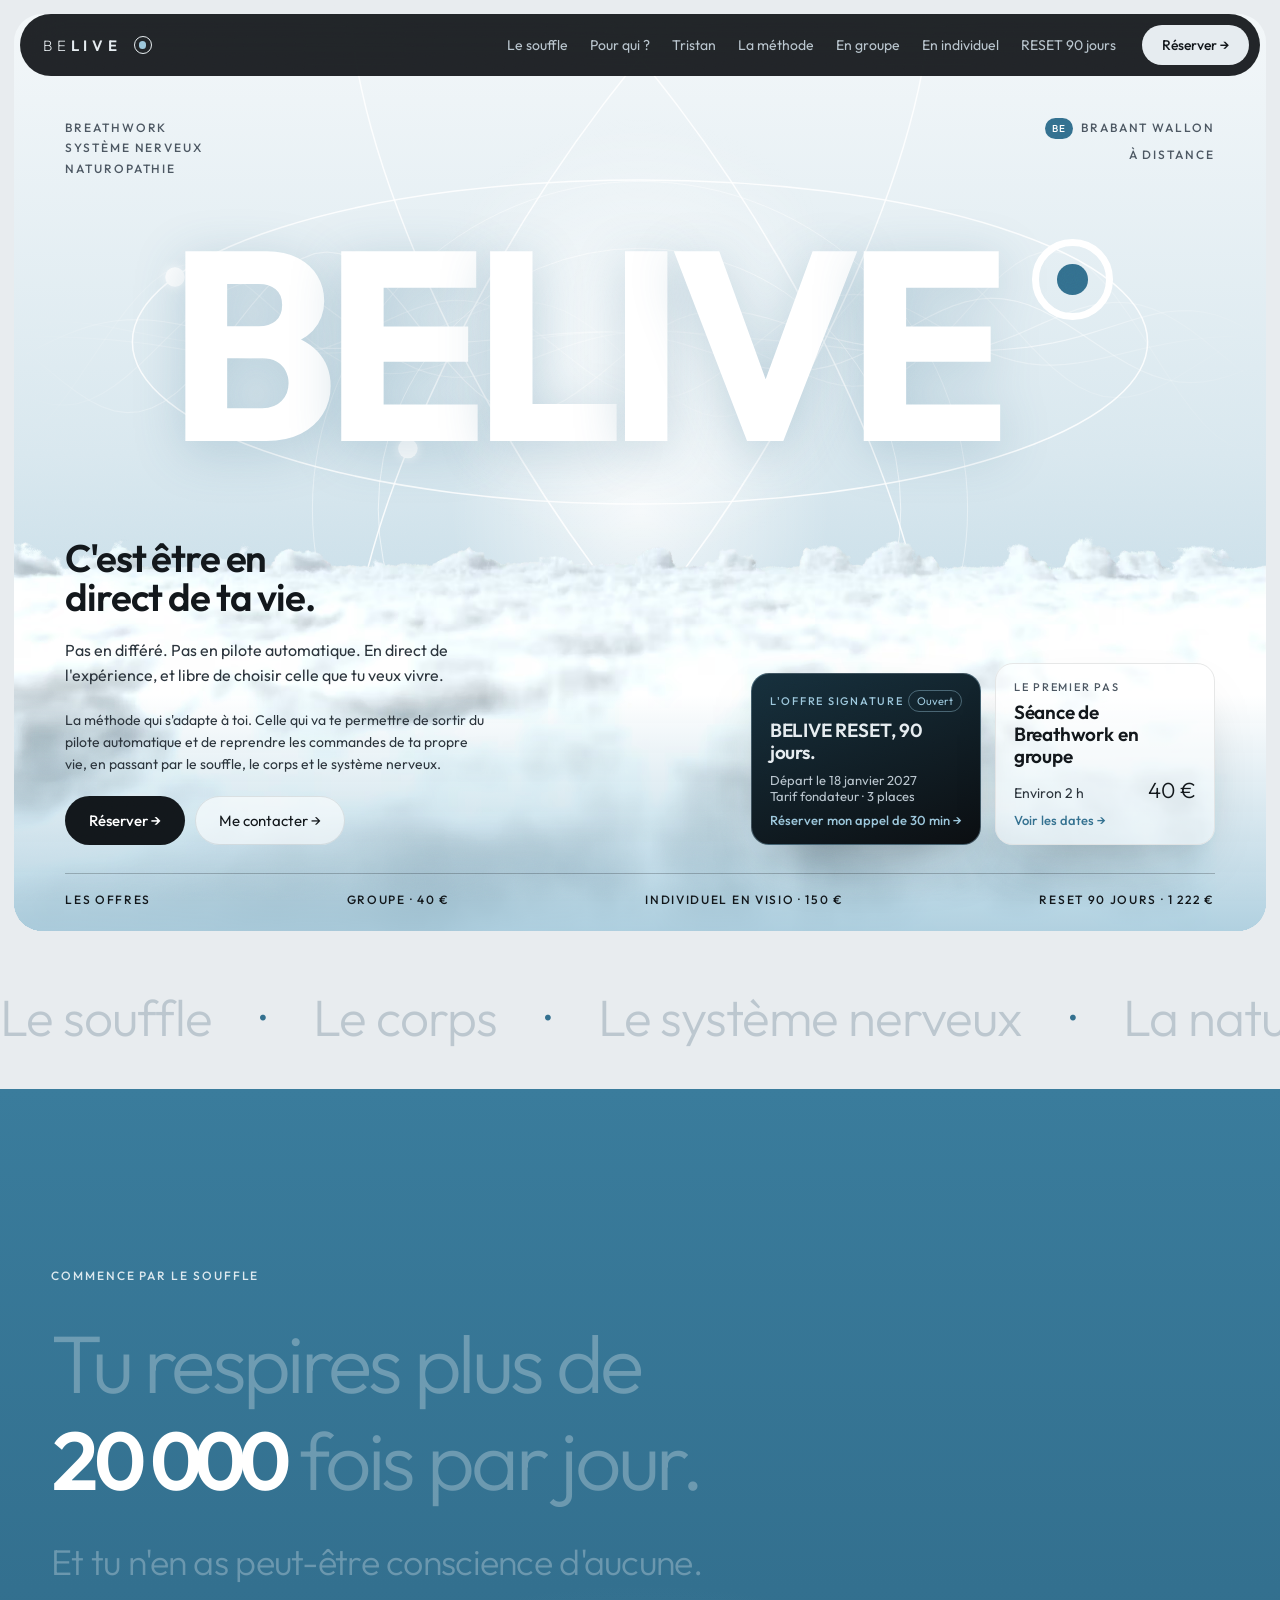
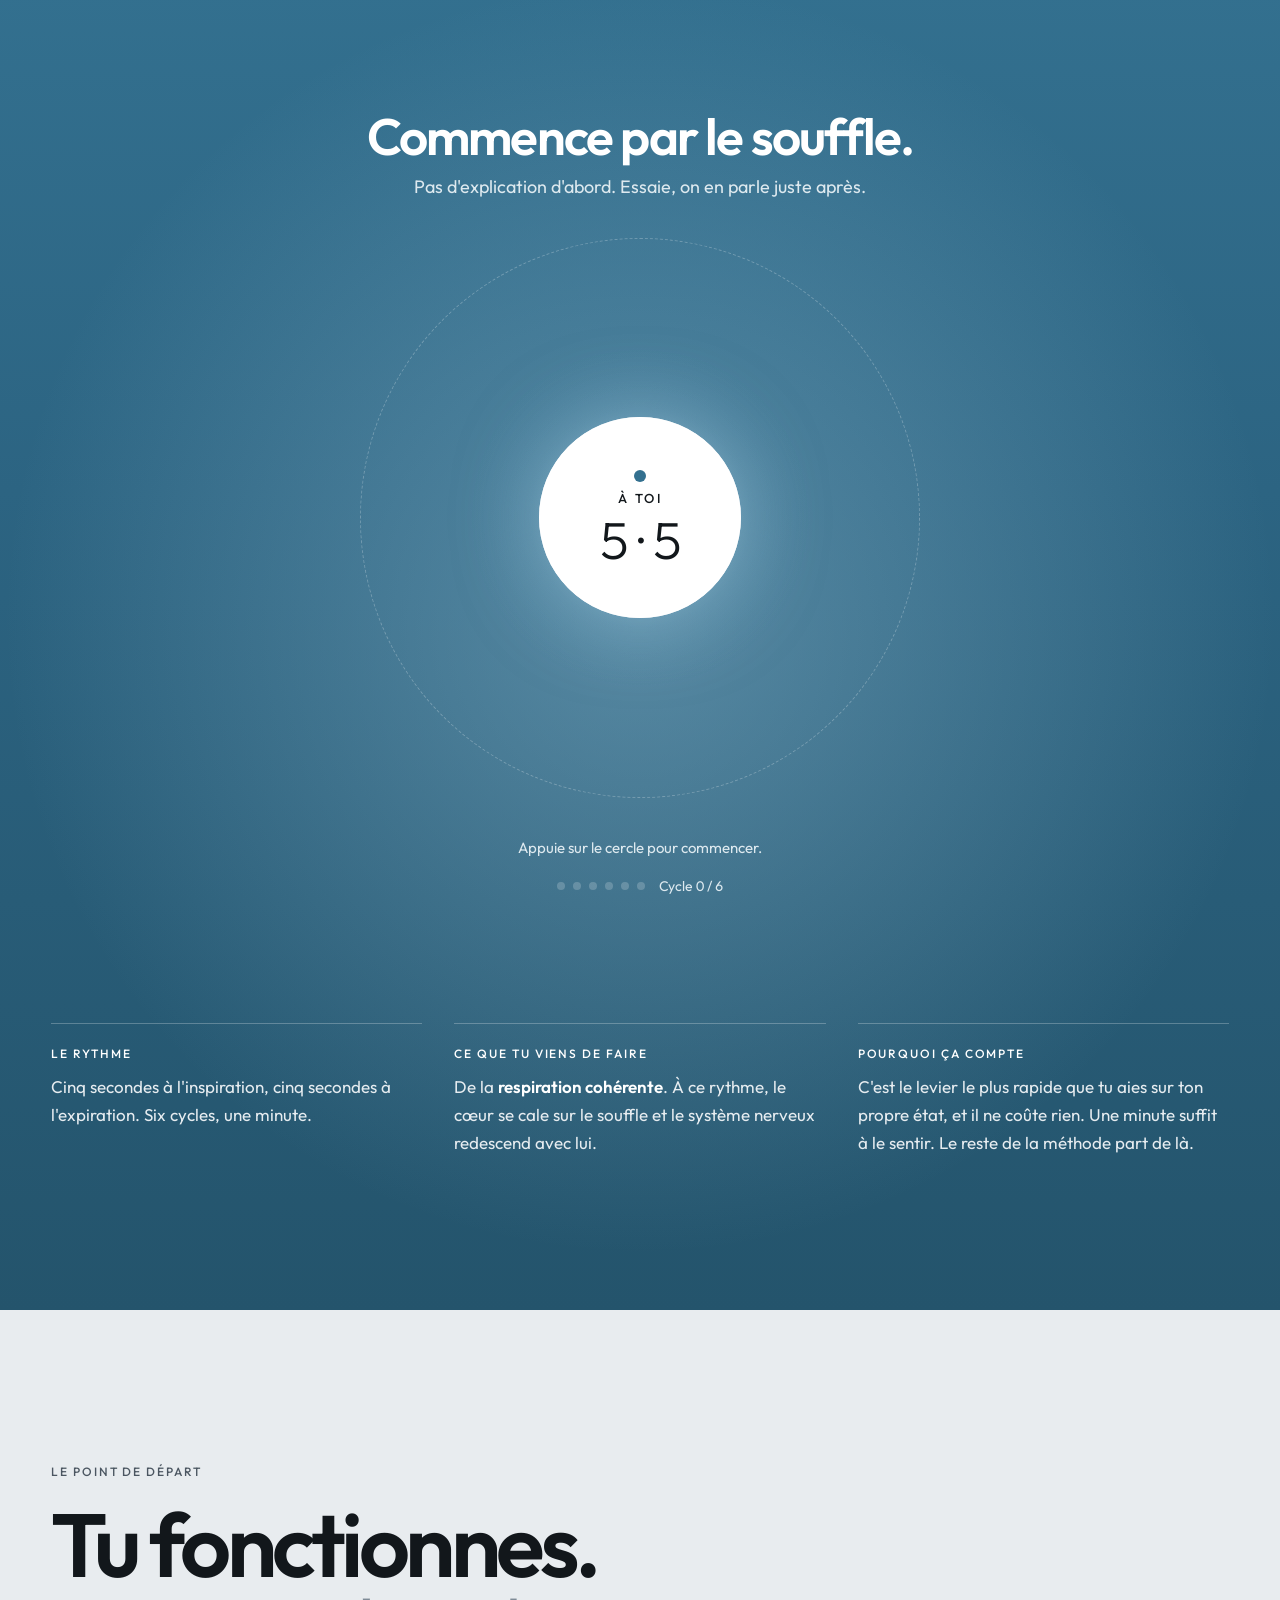
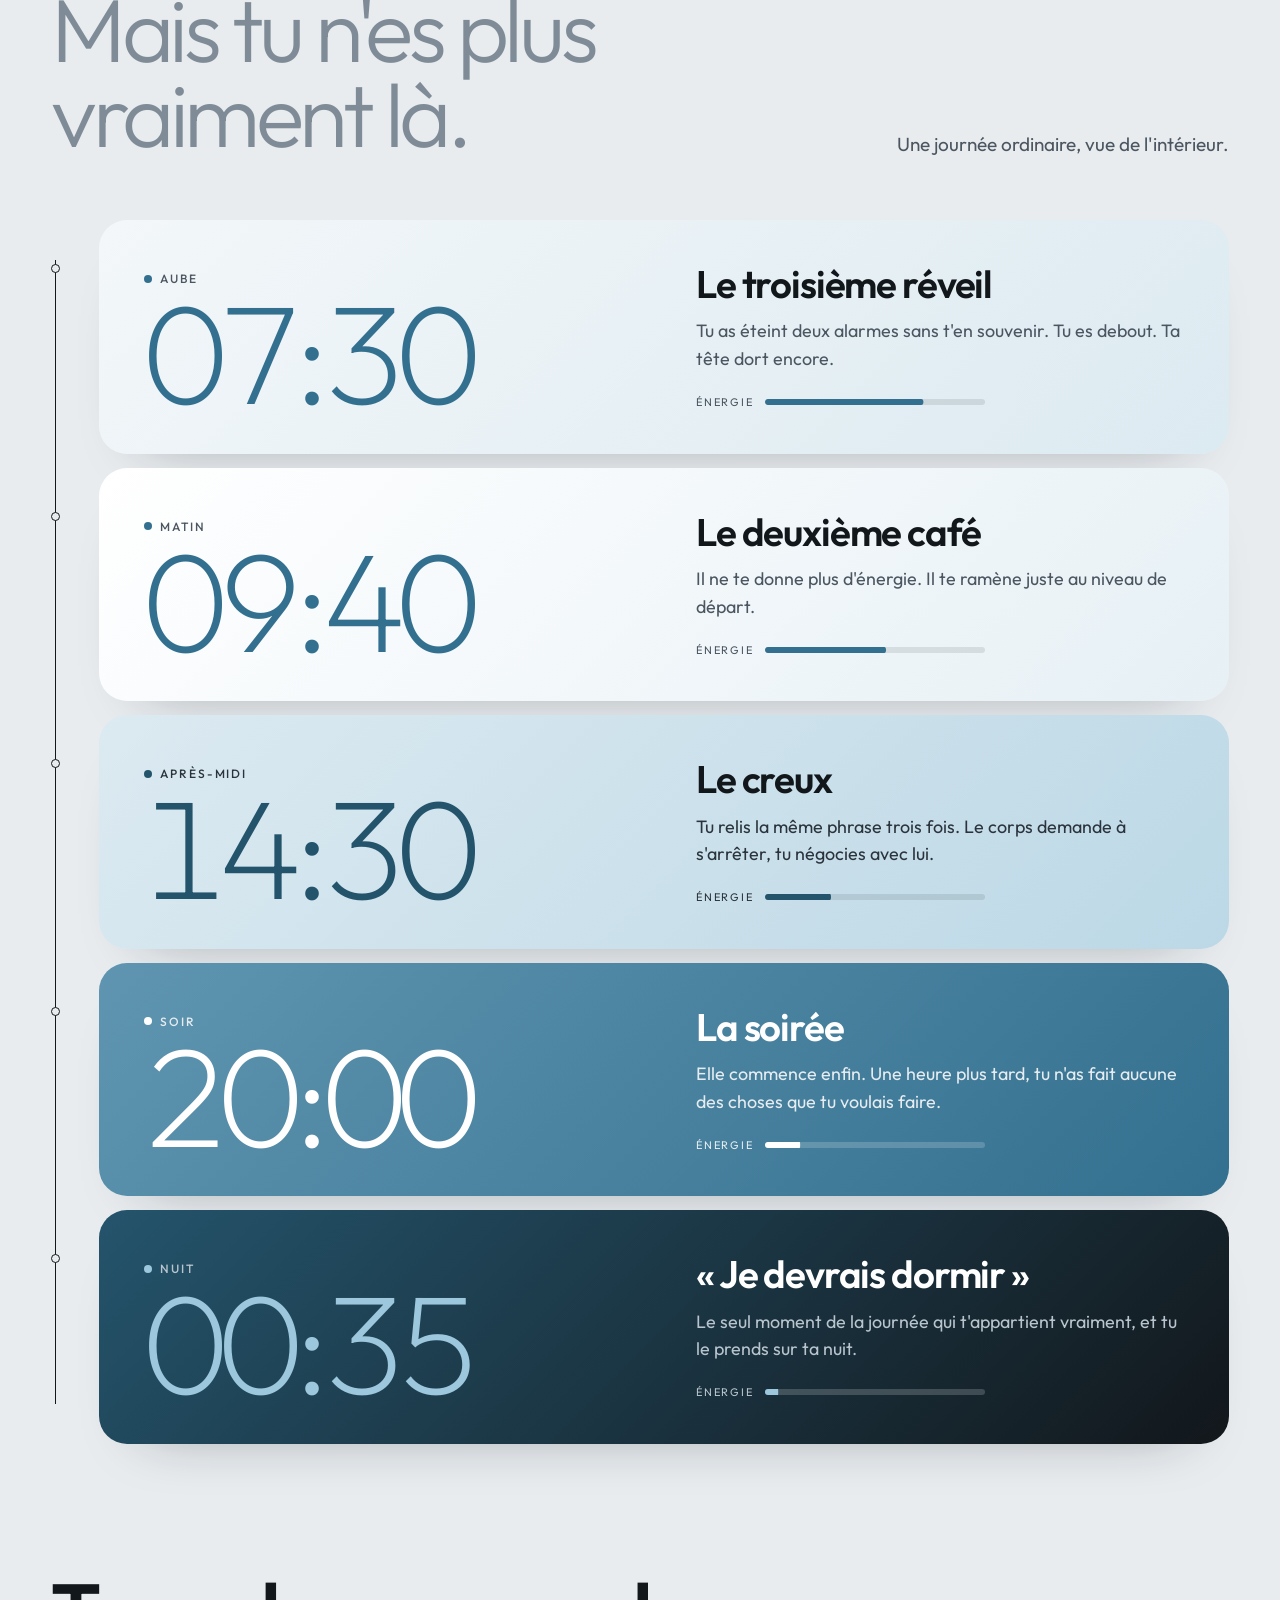
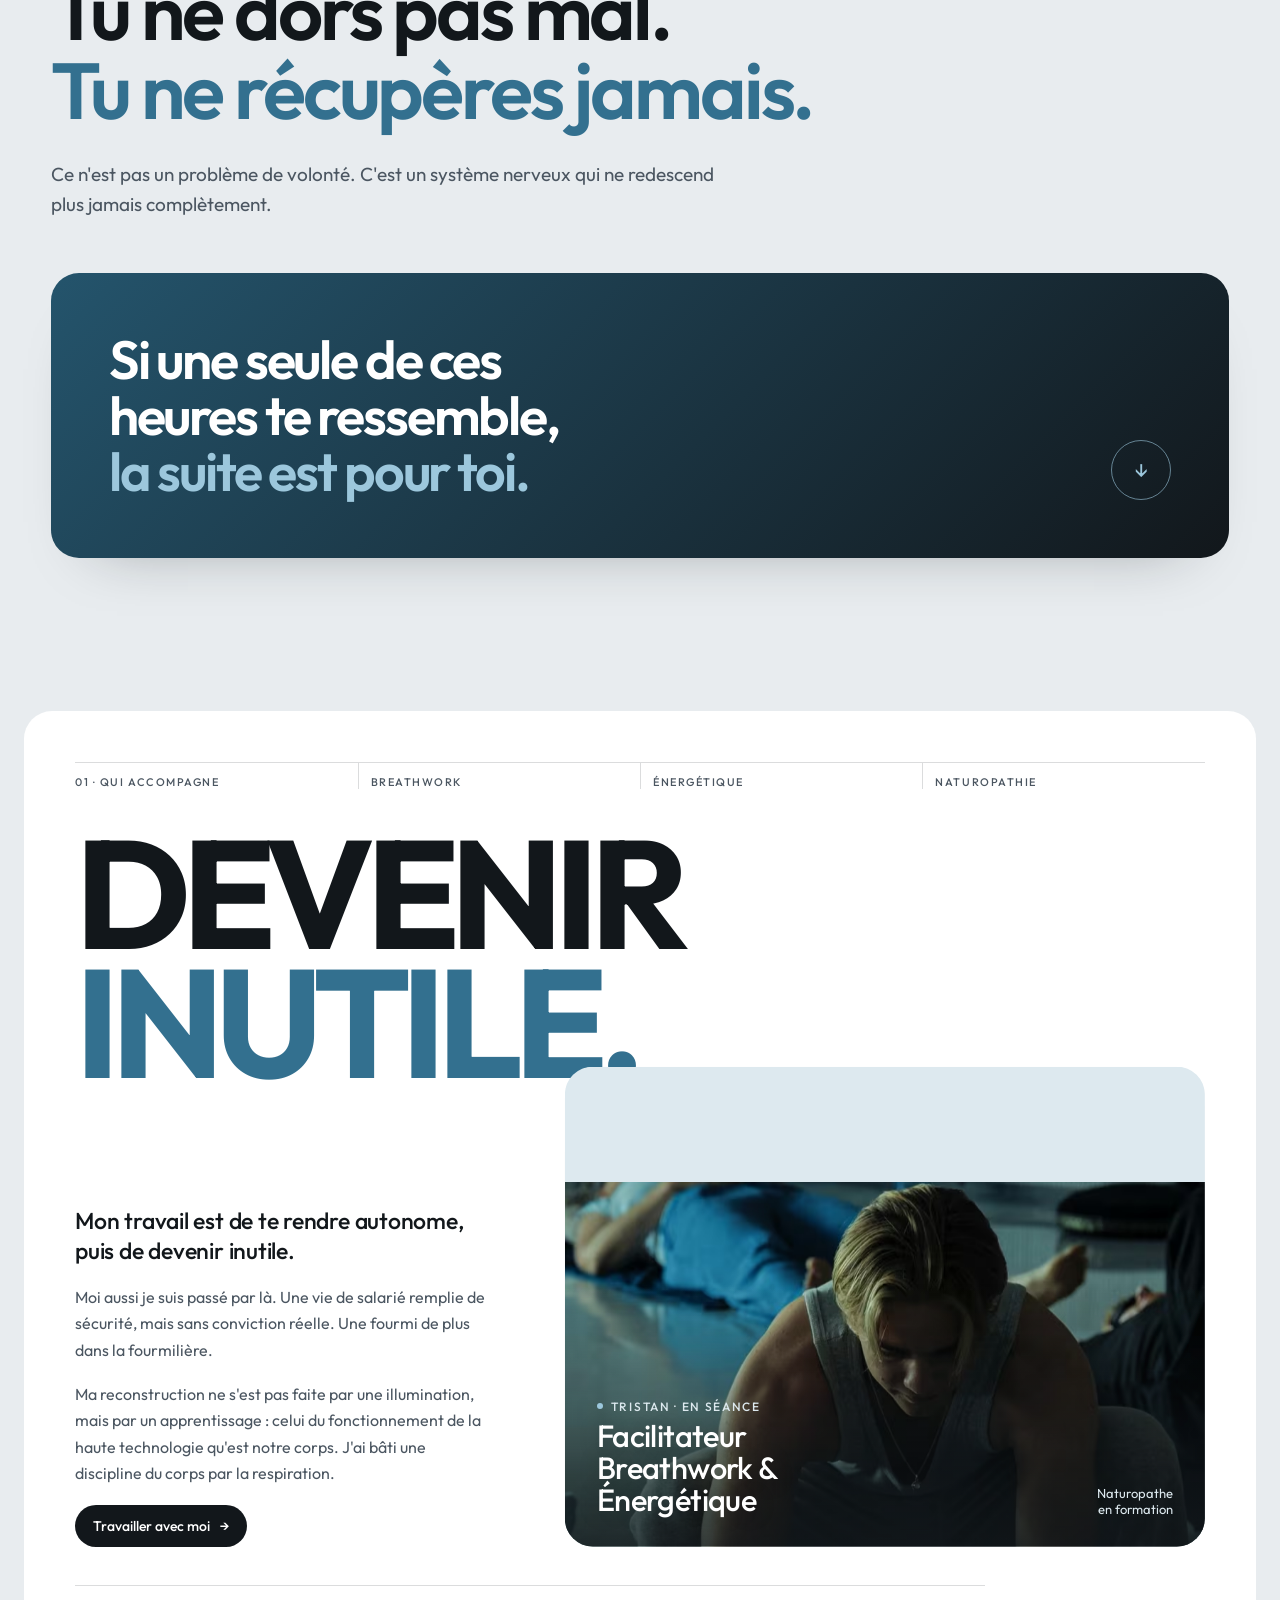
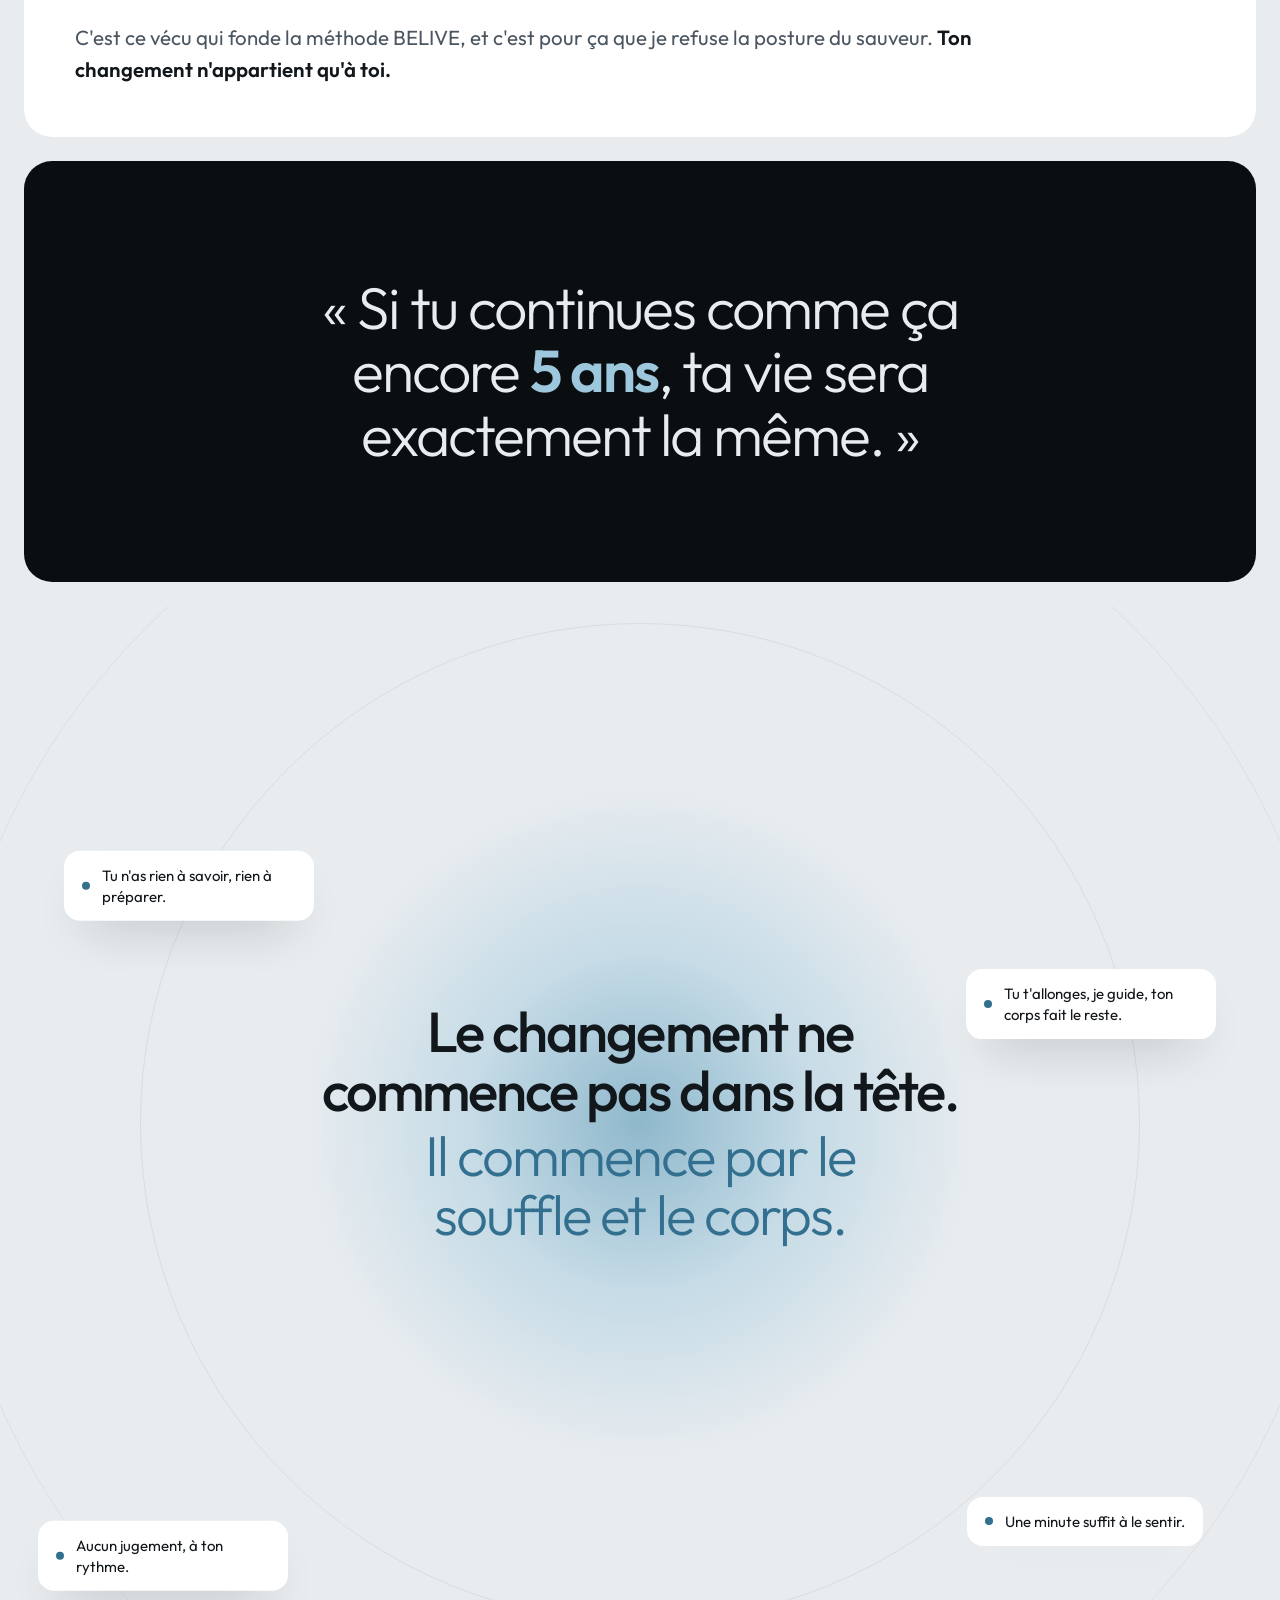
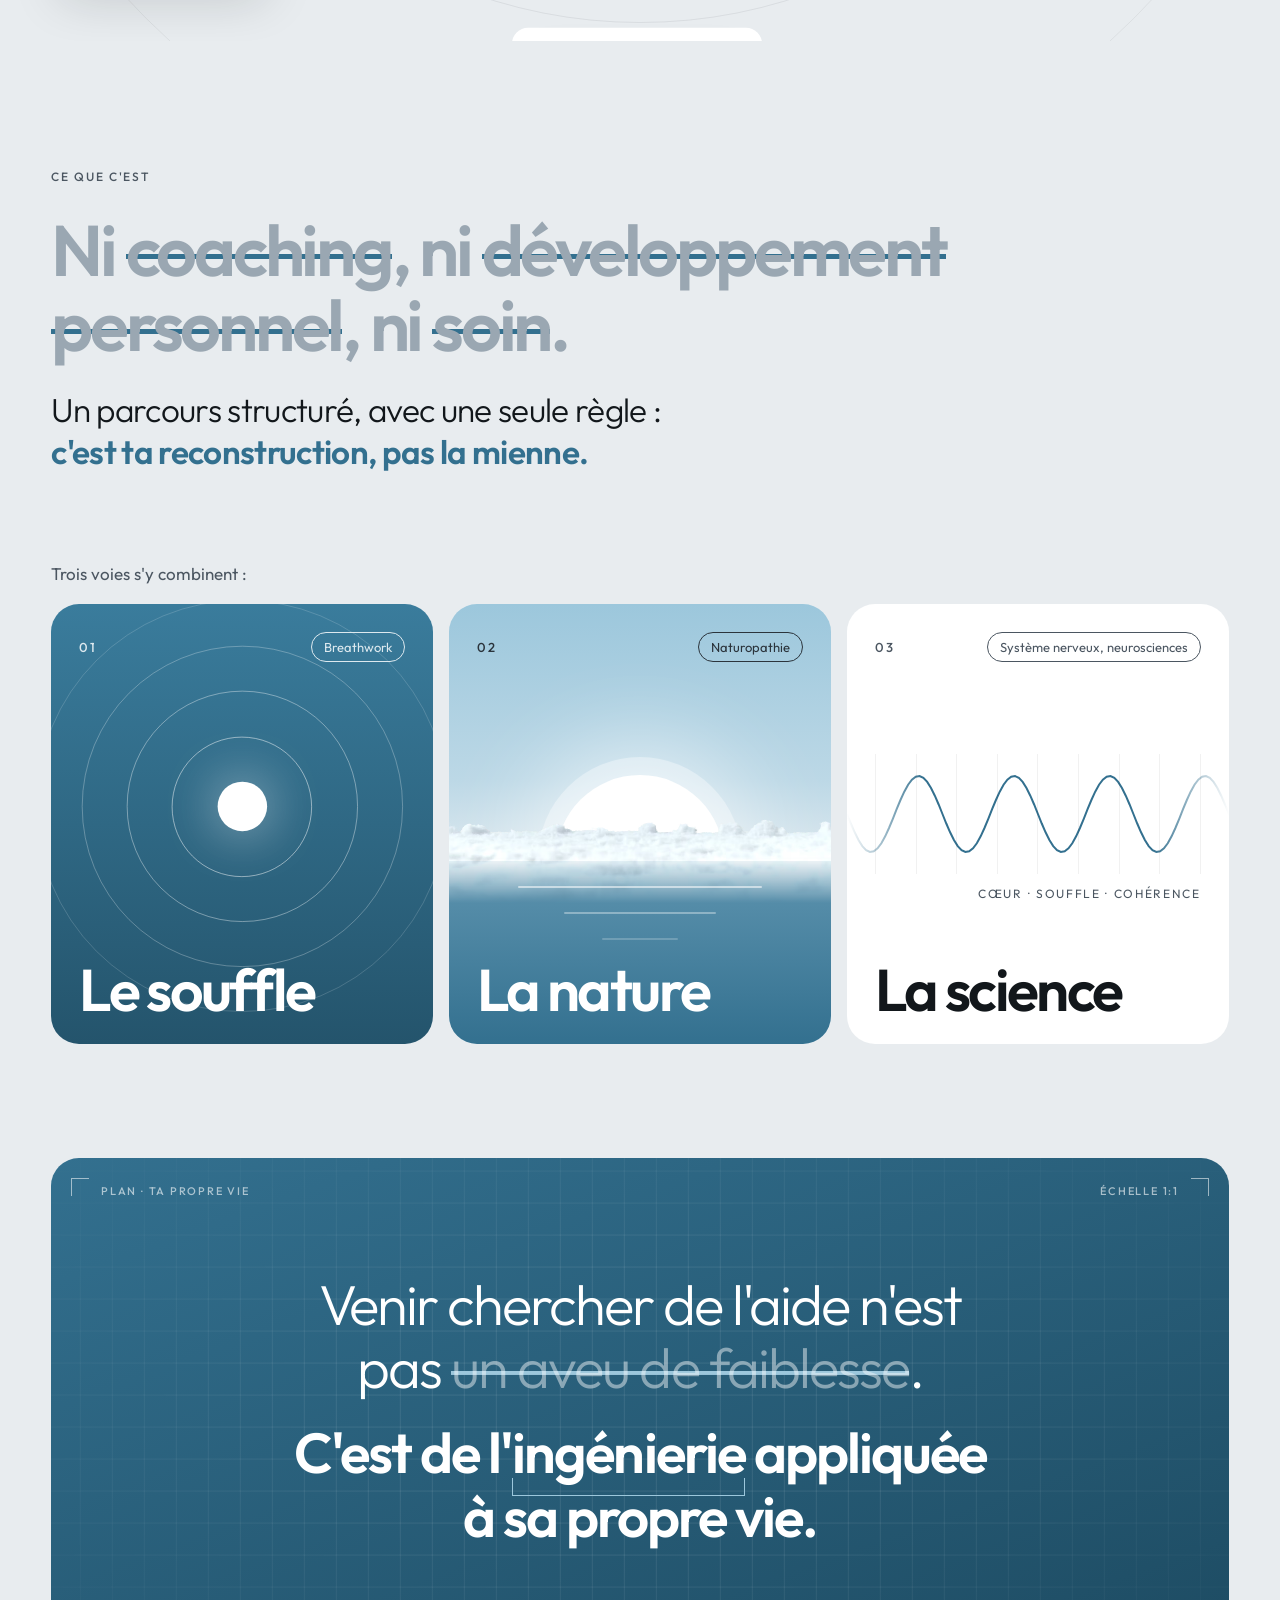
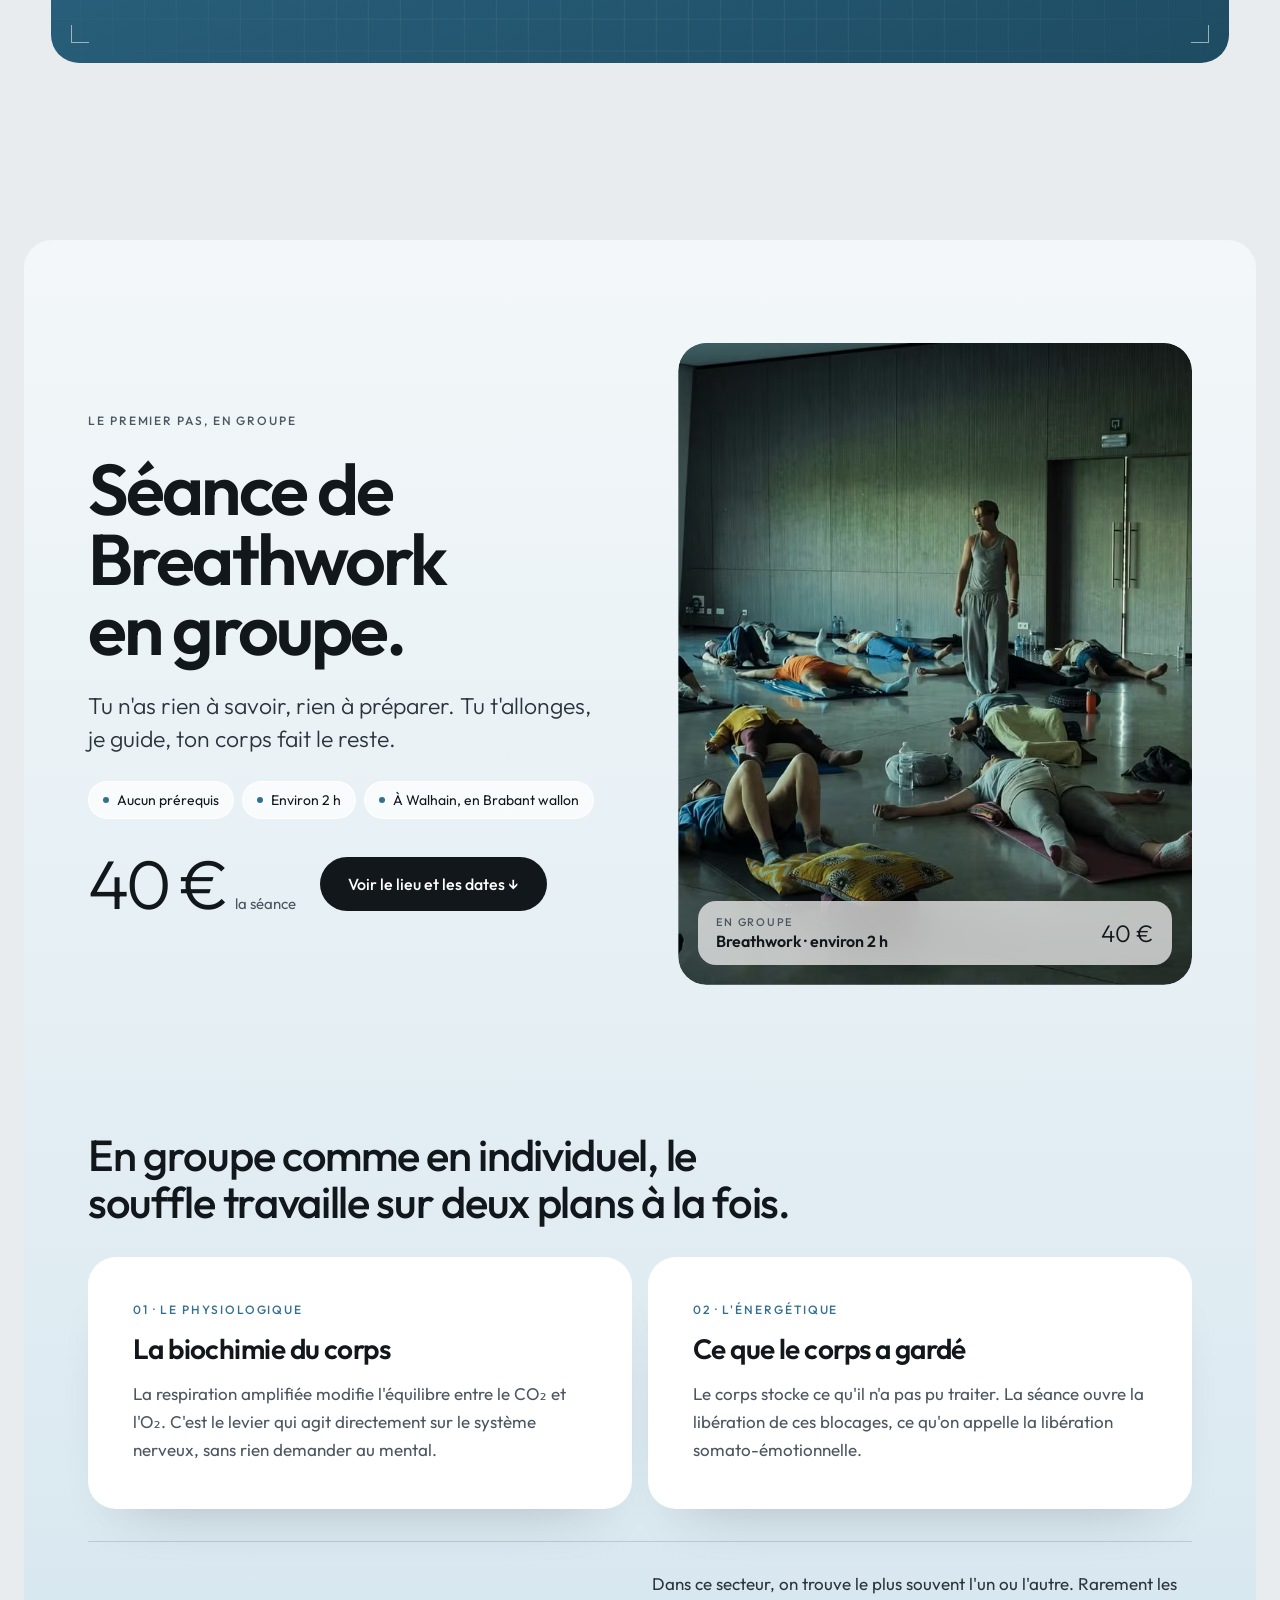
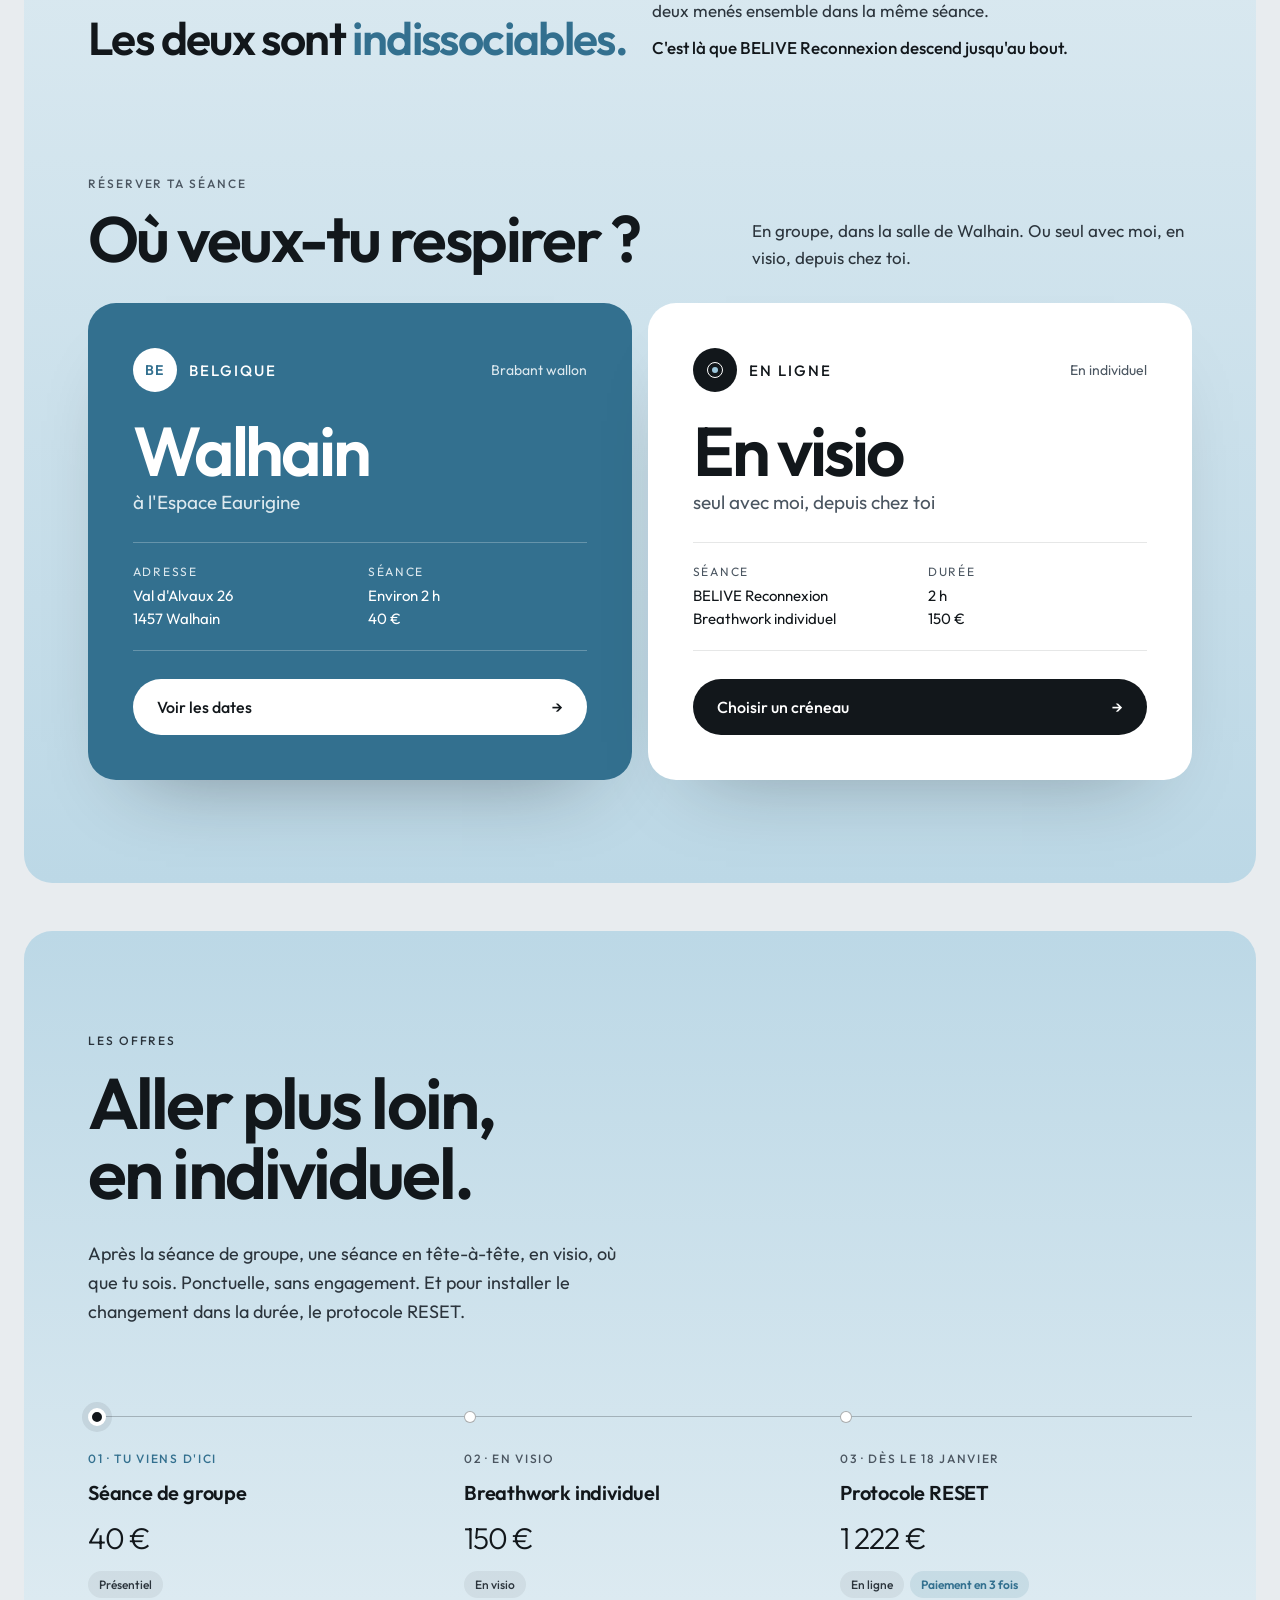
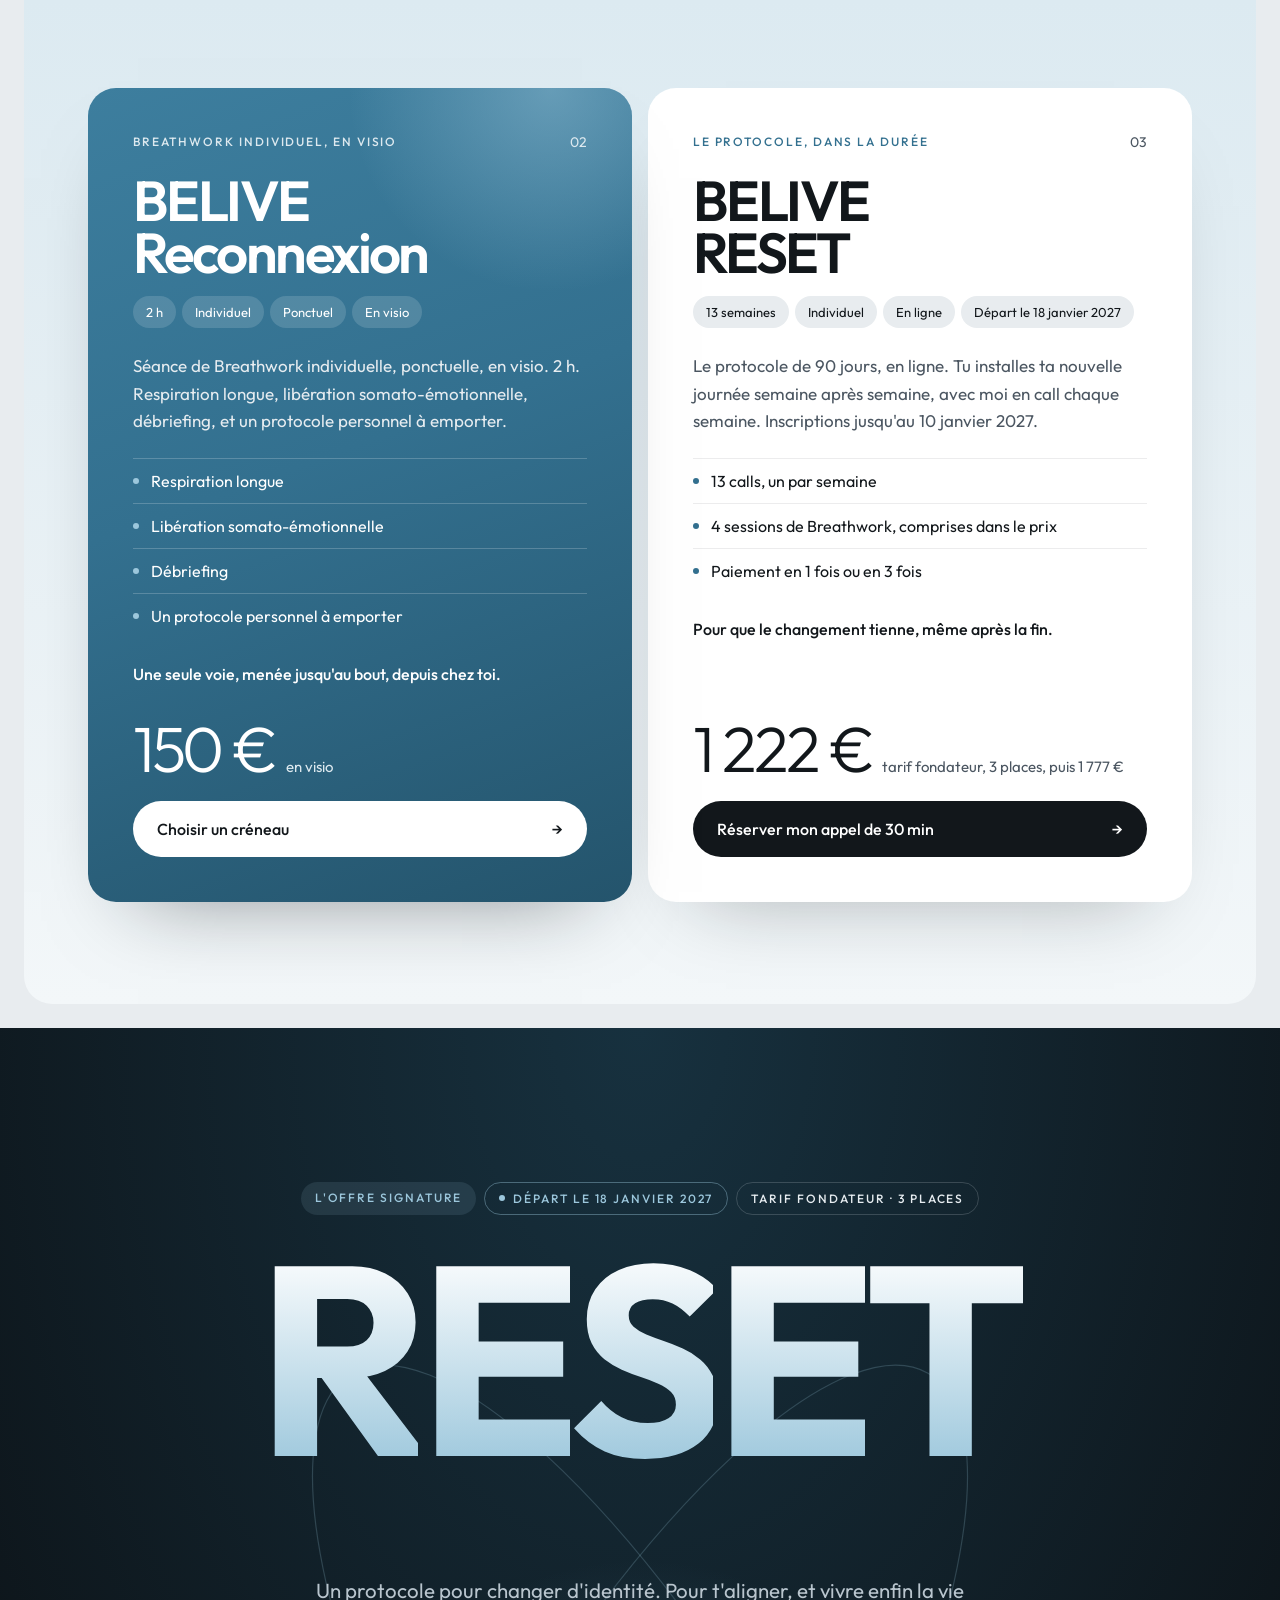
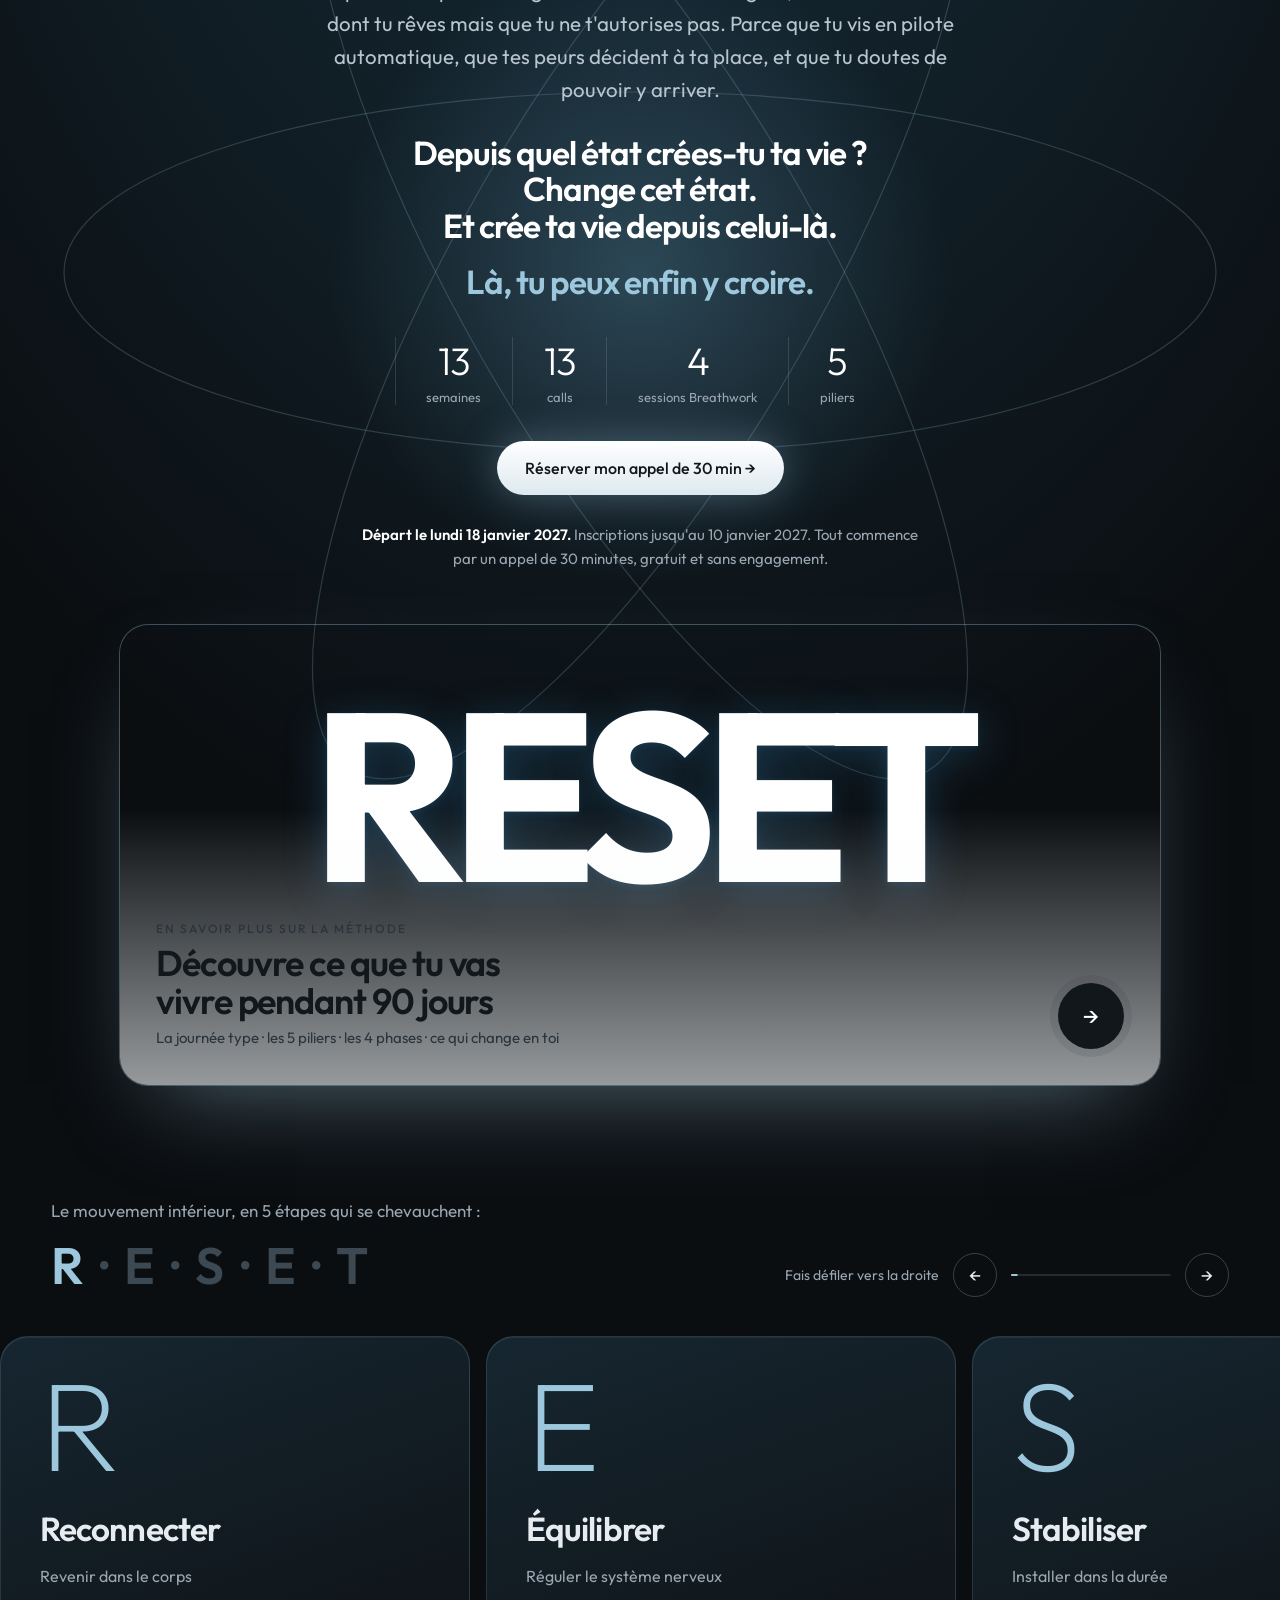
==== commit 9ed41d44: "Passe la séance de groupe à 40 € et retire la séance découverte Walhain est le seul lieu du groupe e" ====
--- a/index.html
+++ b/index.html
@@ -62,9 +62,7 @@
   },
   "sameAs": ["https://www.instagram.com/tristan.belive/"],
   "makesOffer": [
-    { "@type": "Offer", "name": "Séance de Breathwork en groupe, à Walhain", "price": "50", "priceCurrency": "EUR",
-      "url": "https://luma.com/user/usr-RFau2gA8XZpVvCu" },
-    { "@type": "Offer", "name": "Séance découverte de Breathwork en groupe, à Walhain", "price": "25", "priceCurrency": "EUR",
+    { "@type": "Offer", "name": "Séance de Breathwork en groupe, à Walhain", "price": "40", "priceCurrency": "EUR",
       "url": "https://luma.com/user/usr-RFau2gA8XZpVvCu" },
     { "@type": "Offer", "name": "BELIVE Reconnexion, Breathwork individuel en visio", "price": "150", "priceCurrency": "EUR",
       "url": "https://cal.com/tristan-vangoidtsenhoven-3wuqnf/120min" },
@@ -665,8 +663,7 @@
 <a href="#groupe" style="animation:float 9s 1.2s ease-in-out infinite;background:rgba(255,255,255,.55);backdrop-filter:blur(14px);-webkit-backdrop-filter:blur(14px);border:1px solid rgba(255,255,255,.75);border-radius:18px;box-shadow:0 24px 60px -28px rgba(18,23,27,.35);padding:16px 18px;width:220px;display:flex;flex-direction:column;gap:8px;color:#12171B" class="hv-4">
 <span style="font-size:11px;font-weight:500;letter-spacing:.16em;text-transform:uppercase;color:#4B5661">Le premier pas</span>
 <span style="font-size:19px;font-weight:600;letter-spacing:-.01em;line-height:1.15">Séance de Breathwork en groupe</span>
-<span style="display:flex;justify-content:space-between;align-items:baseline;font-size:14px;color:#2B343C"><span>Environ 2 h</span><span style="font-size:22px;font-weight:300;color:#12171B">50 €</span></span>
-<span style="font-size:12.5px;font-weight:600;color:#33708F">Séance découverte à 25 €</span>
+<span style="display:flex;justify-content:space-between;align-items:baseline;font-size:14px;color:#2B343C"><span>Environ 2 h</span><span style="font-size:22px;font-weight:300;color:#12171B">40 €</span></span>
 <span style="font-size:13px;font-weight:500;color:#33708F">Voir les dates →</span>
 </a>
 </div>
@@ -674,7 +671,7 @@
 </div>
 <div style="position:relative;width:100%;max-width:1240px;margin:28px auto 0;padding-top:18px;border-top:1px solid rgba(18,23,27,.25);display:flex;justify-content:space-between;align-items:center;gap:20px;flex-wrap:wrap;font-size:12px;font-weight:500;letter-spacing:.14em;text-transform:uppercase;color:#12171B">
 <span>Les offres</span>
-<a href="#groupe" style="color:#12171B" class="hv-5">Groupe · 50 €</a>
+<a href="#groupe" style="color:#12171B" class="hv-5">Groupe · 40 €</a>
 <a href="#offres" style="color:#12171B" class="hv-5">Individuel en visio · 150 €</a>
 <a href="#protocole" style="color:#12171B" class="hv-5">RESET 90 jours · 1 222 €</a>
 </div>
@@ -927,8 +924,7 @@
 <p data-reveal style="margin:0;font-size:clamp(20px,1.8vw,26px);font-weight:300;line-height:1.4;color:#2B343C;max-width:34ch;text-wrap:pretty">Tu n'as rien à savoir, rien à préparer. Tu t'allonges, je guide, ton corps fait le reste.</p>
 <div data-reveal style="display:flex;gap:8px;flex-wrap:wrap"><span style="display:inline-flex;align-items:center;gap:8px;padding:9px 14px;border-radius:999px;background:rgba(255,255,255,.7);border:1px solid rgba(255,255,255,.9);font-size:14px;color:#12171B"><span style="width:6px;height:6px;border-radius:50%;background:#33708F"></span>Aucun prérequis</span><span style="display:inline-flex;align-items:center;gap:8px;padding:9px 14px;border-radius:999px;background:rgba(255,255,255,.7);border:1px solid rgba(255,255,255,.9);font-size:14px;color:#12171B"><span style="width:6px;height:6px;border-radius:50%;background:#33708F"></span>Environ 2 h</span><span style="display:inline-flex;align-items:center;gap:8px;padding:9px 14px;border-radius:999px;background:rgba(255,255,255,.7);border:1px solid rgba(255,255,255,.9);font-size:14px;color:#12171B"><span style="width:6px;height:6px;border-radius:50%;background:#33708F"></span>À Walhain, en Brabant wallon</span></div>
 <div data-reveal style="display:flex;align-items:center;gap:24px;flex-wrap:wrap;padding-top:8px">
-<span style="display:flex;align-items:baseline;gap:10px"><span style="font-size:clamp(56px,5.4vw,80px);font-weight:300;letter-spacing:-.05em;line-height:.9">50 €</span><span style="font-size:15px;color:#4B5661">la séance</span></span>
-<span style="display:inline-flex;align-items:center;padding:10px 16px;border-radius:999px;background:rgba(51,112,143,.12);border:1px solid rgba(51,112,143,.3);color:#33708F;font-size:15px;font-weight:600">Séance découverte à moitié prix&nbsp;: 25&nbsp;€</span>
+<span style="display:flex;align-items:baseline;gap:10px"><span style="font-size:clamp(56px,5.4vw,80px);font-weight:300;letter-spacing:-.05em;line-height:.9">40 €</span><span style="font-size:15px;color:#4B5661">la séance</span></span>
 <a href="#lieux" style="background:#12171B;color:#FFFFFF;padding:17px 28px;border-radius:999px;font-weight:500;font-size:16px;transition:transform .3s" class="hv-1">Voir le lieu et les dates ↓</a>
 </div>
 </div>
@@ -940,7 +936,7 @@
 </picture>
 <div style="position:absolute;left:20px;bottom:20px;right:20px;display:flex;justify-content:space-between;align-items:center;gap:12px;padding:14px 18px;border-radius:18px;background:rgba(255,255,255,.7);backdrop-filter:blur(14px);-webkit-backdrop-filter:blur(14px);color:#12171B">
 <span style="display:flex;flex-direction:column;gap:2px"><span style="font-size:11px;font-weight:500;letter-spacing:.16em;text-transform:uppercase;color:#4B5661">En groupe</span><span style="font-size:16px;font-weight:600">Breathwork · environ 2 h</span></span>
-<span style="flex:none;font-size:24px;font-weight:300;white-space:nowrap">50 €</span>
+<span style="flex:none;font-size:24px;font-weight:300;white-space:nowrap">40 €</span>
 </div>
 </div>
 </div>
@@ -991,7 +987,7 @@
 </div>
 <div style="display:grid;grid-template-columns:repeat(2,minmax(0,1fr));gap:16px;padding:20px 0;border-top:1px solid rgba(255,255,255,.25);border-bottom:1px solid rgba(255,255,255,.25);font-size:15px;line-height:1.5">
 <span style="display:flex;flex-direction:column;gap:4px"><span style="font-size:12px;letter-spacing:.14em;text-transform:uppercase;color:#DDE9EF">Adresse</span><span>Val d'Alvaux 26<br>1457 Walhain</span></span>
-<span style="display:flex;flex-direction:column;gap:4px"><span style="font-size:12px;letter-spacing:.14em;text-transform:uppercase;color:#DDE9EF">Séance</span><span>Environ 2 h<br>50 € · découverte 25 €</span></span>
+<span style="display:flex;flex-direction:column;gap:4px"><span style="font-size:12px;letter-spacing:.14em;text-transform:uppercase;color:#DDE9EF">Séance</span><span>Environ 2 h<br>40 €</span></span>
 </div>
 <a href="https://luma.com/user/usr-RFau2gA8XZpVvCu" target="_blank" rel="noopener" style="display:flex;justify-content:space-between;align-items:center;background:#FFFFFF;color:#12171B;padding:18px 24px;border-radius:999px;font-weight:500;font-size:16px;transition:background .3s" class="hv-10"><span>Voir les dates</span><span>→</span></a>
 </div>
@@ -1030,7 +1026,7 @@
 <span style="position:absolute;left:0;top:0;width:18px;height:18px;margin-top:-9px;border-radius:50%;background:#12171B;border:4px solid #FFFFFF;box-shadow:0 0 0 6px rgba(18,23,27,.08)"></span>
 <span style="font-size:12px;font-weight:500;letter-spacing:.14em;text-transform:uppercase;color:#33708F">01 · tu viens d'ici</span>
 <span style="font-size:20px;font-weight:600;letter-spacing:-.01em">Séance de groupe</span>
-<span style="font-size:30px;font-weight:300;letter-spacing:-.03em">50 €</span>
+<span style="font-size:30px;font-weight:300;letter-spacing:-.03em">40 €</span>
 <span style="display:flex;gap:6px;flex-wrap:wrap"><span style="display:inline-flex;padding:6px 11px;border-radius:999px;font-size:12px;font-weight:500;background:rgba(18,23,27,.06);color:#2B343C">Présentiel</span></span>
 </div>
 <div style="position:relative;display:flex;flex-direction:column;gap:14px;padding-top:34px">
@@ -1276,7 +1272,7 @@
 <span class="faq__icon" aria-hidden="true">+</span>
 </button></h3>
 <div class="faq__a" id="faq-a0" role="region" aria-labelledby="faq-q0" hidden>
-<p style="margin:0;font-size:17px;line-height:1.65;color:#4B5661">Non, et c'est même l'inverse : la séance de groupe existe pour ça, et la séance découverte est à 25 €. Tu n'as rien à savoir, rien à préparer. Tu t'allonges, je guide, ton corps fait le reste.</p>
+<p style="margin:0;font-size:17px;line-height:1.65;color:#4B5661">Non, et c'est même l'inverse : la séance de groupe existe pour ça. Tu n'as rien à savoir, rien à préparer. Tu t'allonges, je guide, ton corps fait le reste.</p>
 </div>
 </div>
 <div class="faq__item" style="border-bottom:1px solid rgba(18,23,27,.15)">
@@ -1436,7 +1432,7 @@
 </div>
 </div>
 <div data-reveal style="position:relative;display:grid;grid-template-columns:repeat(auto-fit,minmax(min(100%,240px),1fr));gap:12px">
-<a href="#groupe" style="display:flex;justify-content:space-between;align-items:center;gap:16px;padding:18px 22px;border-radius:20px;background:rgba(255,255,255,.6);backdrop-filter:blur(14px);-webkit-backdrop-filter:blur(14px);border:1px solid rgba(255,255,255,.85);color:#12171B;transition:transform .4s cubic-bezier(.2,.7,.2,1),background .3s" class="hv-14"><span style="display:flex;flex-direction:column;gap:2px"><span style="font-size:17px;font-weight:600">Séance de groupe</span><span style="font-size:14px;color:#4B5661">50 € · Walhain</span></span><span style="font-size:18px;color:#33708F">→</span></a><a href="https://cal.com/tristan-vangoidtsenhoven-3wuqnf/120min" target="_blank" rel="noopener" style="display:flex;justify-content:space-between;align-items:center;gap:16px;padding:18px 22px;border-radius:20px;background:rgba(255,255,255,.6);backdrop-filter:blur(14px);-webkit-backdrop-filter:blur(14px);border:1px solid rgba(255,255,255,.85);color:#12171B;transition:transform .4s cubic-bezier(.2,.7,.2,1),background .3s" class="hv-14"><span style="display:flex;flex-direction:column;gap:2px"><span style="font-size:17px;font-weight:600">BELIVE Reconnexion</span><span style="font-size:14px;color:#4B5661">150 € · en visio</span></span><span style="font-size:18px;color:#33708F">→</span></a><a href="appel/" style="display:flex;justify-content:space-between;align-items:center;gap:16px;padding:18px 22px;border-radius:20px;background:rgba(255,255,255,.6);backdrop-filter:blur(14px);-webkit-backdrop-filter:blur(14px);border:1px solid rgba(255,255,255,.85);color:#12171B;transition:transform .4s cubic-bezier(.2,.7,.2,1),background .3s" class="hv-14"><span style="display:flex;flex-direction:column;gap:2px"><span style="font-size:17px;font-weight:600">BELIVE RESET</span><span style="font-size:14px;color:#4B5661">1 222 € · départ le 18 janvier</span></span><span style="font-size:18px;color:#33708F">→</span></a>
+<a href="#groupe" style="display:flex;justify-content:space-between;align-items:center;gap:16px;padding:18px 22px;border-radius:20px;background:rgba(255,255,255,.6);backdrop-filter:blur(14px);-webkit-backdrop-filter:blur(14px);border:1px solid rgba(255,255,255,.85);color:#12171B;transition:transform .4s cubic-bezier(.2,.7,.2,1),background .3s" class="hv-14"><span style="display:flex;flex-direction:column;gap:2px"><span style="font-size:17px;font-weight:600">Séance de groupe</span><span style="font-size:14px;color:#4B5661">40 € · Walhain</span></span><span style="font-size:18px;color:#33708F">→</span></a><a href="https://cal.com/tristan-vangoidtsenhoven-3wuqnf/120min" target="_blank" rel="noopener" style="display:flex;justify-content:space-between;align-items:center;gap:16px;padding:18px 22px;border-radius:20px;background:rgba(255,255,255,.6);backdrop-filter:blur(14px);-webkit-backdrop-filter:blur(14px);border:1px solid rgba(255,255,255,.85);color:#12171B;transition:transform .4s cubic-bezier(.2,.7,.2,1),background .3s" class="hv-14"><span style="display:flex;flex-direction:column;gap:2px"><span style="font-size:17px;font-weight:600">BELIVE Reconnexion</span><span style="font-size:14px;color:#4B5661">150 € · en visio</span></span><span style="font-size:18px;color:#33708F">→</span></a><a href="appel/" style="display:flex;justify-content:space-between;align-items:center;gap:16px;padding:18px 22px;border-radius:20px;background:rgba(255,255,255,.6);backdrop-filter:blur(14px);-webkit-backdrop-filter:blur(14px);border:1px solid rgba(255,255,255,.85);color:#12171B;transition:transform .4s cubic-bezier(.2,.7,.2,1),background .3s" class="hv-14"><span style="display:flex;flex-direction:column;gap:2px"><span style="font-size:17px;font-weight:600">BELIVE RESET</span><span style="font-size:14px;color:#4B5661">1 222 € · départ le 18 janvier</span></span><span style="font-size:18px;color:#33708F">→</span></a>
 </div>
 <div style="position:relative;display:grid;grid-template-columns:repeat(auto-fit,minmax(min(100%,240px),1fr));gap:40px;padding-top:36px;border-top:1px solid rgba(18,23,27,.15)">
 <div style="display:flex;flex-direction:column;gap:14px">
@@ -1492,12 +1488,12 @@
 
 <div class="resa__offers">
 <div class="resa__group">
-<p class="panneau__label resa__sep">Breathwork en groupe · <span style="color:#33708F;text-transform:none;letter-spacing:.02em;font-weight:600">séance découverte à 25&nbsp;€</span></p>
+<p class="panneau__label resa__sep">Breathwork en groupe · <span style="color:#33708F;text-transform:none;letter-spacing:.02em;font-weight:600">à Walhain</span></p>
 <ul class="resa__list">
 <li><a class="resa__opt" href="https://luma.com/user/usr-RFau2gA8XZpVvCu" target="_blank" rel="noopener">
 <span class="resa__name"><span class="panneau__tag panneau__tag--be">BE</span>Walhain, Brabant wallon</span>
 <span class="resa__meta">Environ 2 h · Espace Eaurigine · prochaines dates</span>
-<span class="resa__price">50&nbsp;€</span>
+<span class="resa__price">40&nbsp;€</span>
 <span class="resa__arrow" aria-hidden="true">→</span>
 </a></li>
 </ul>
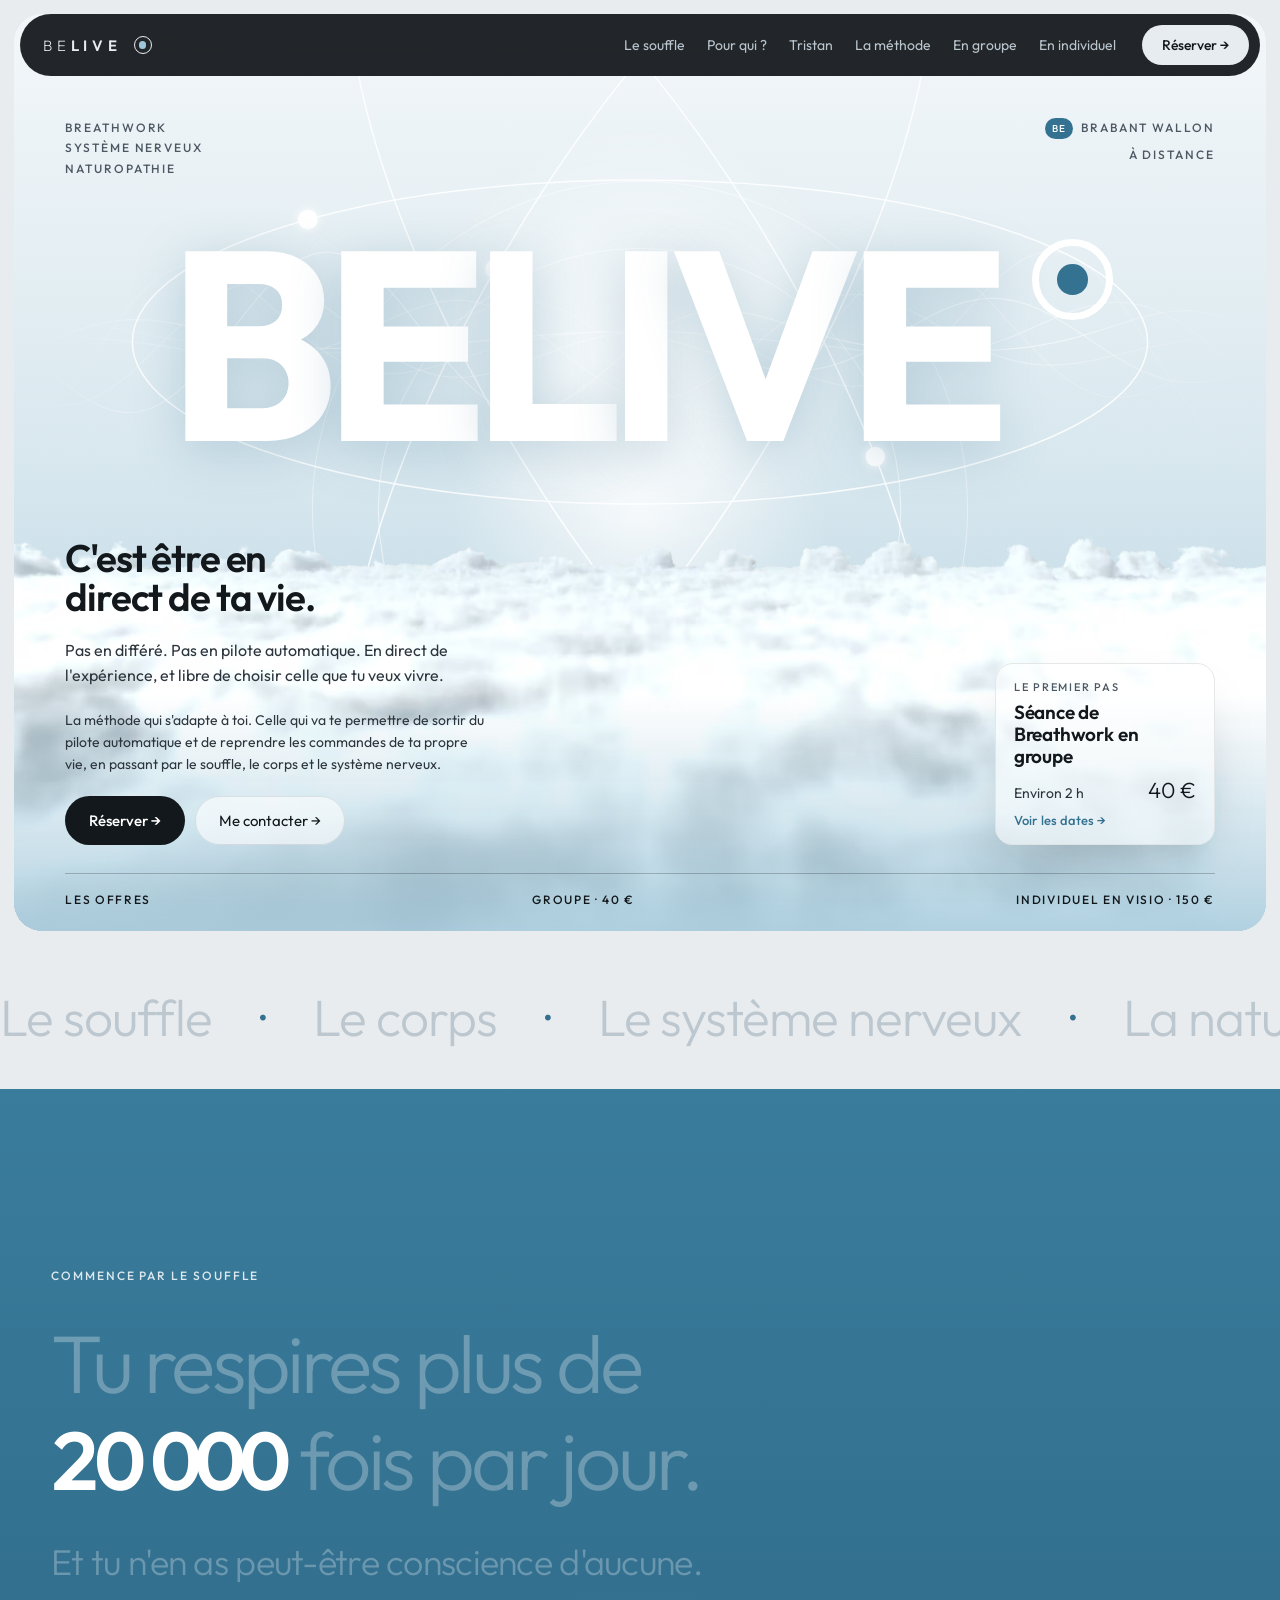
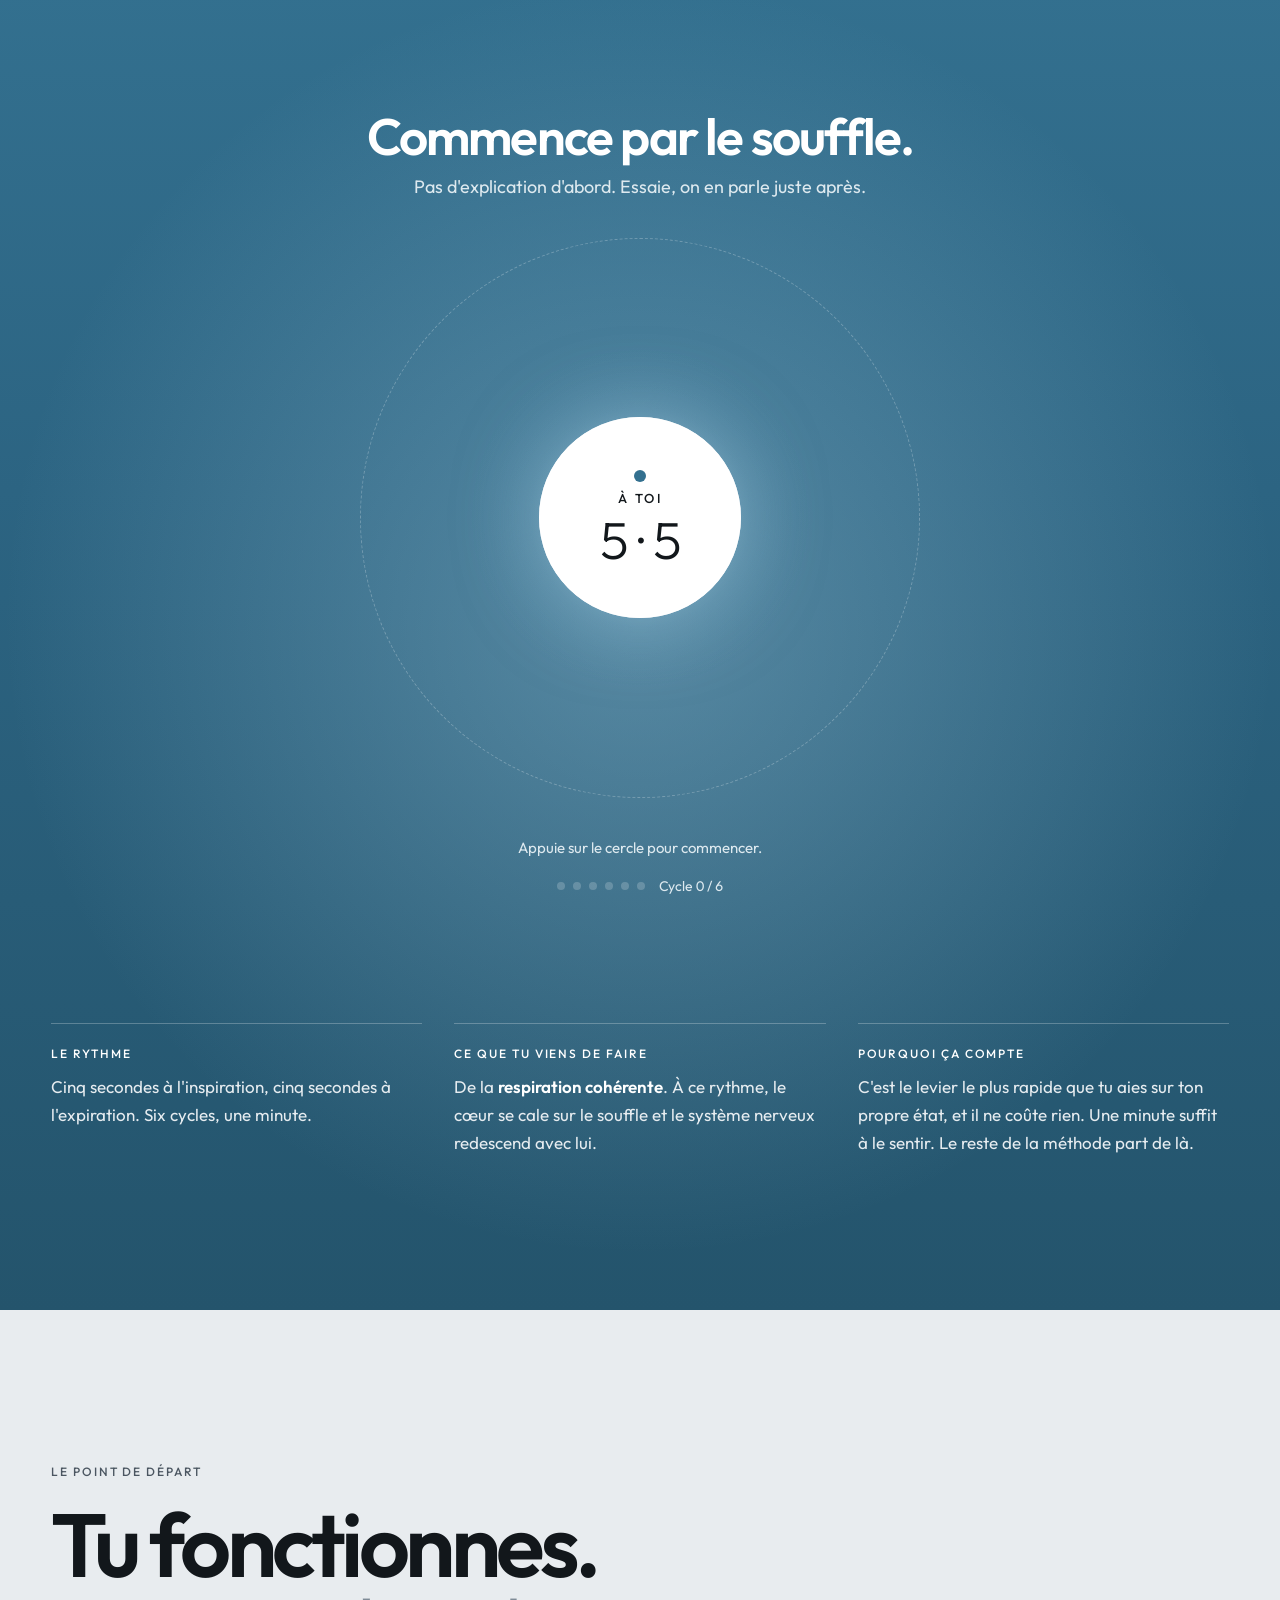
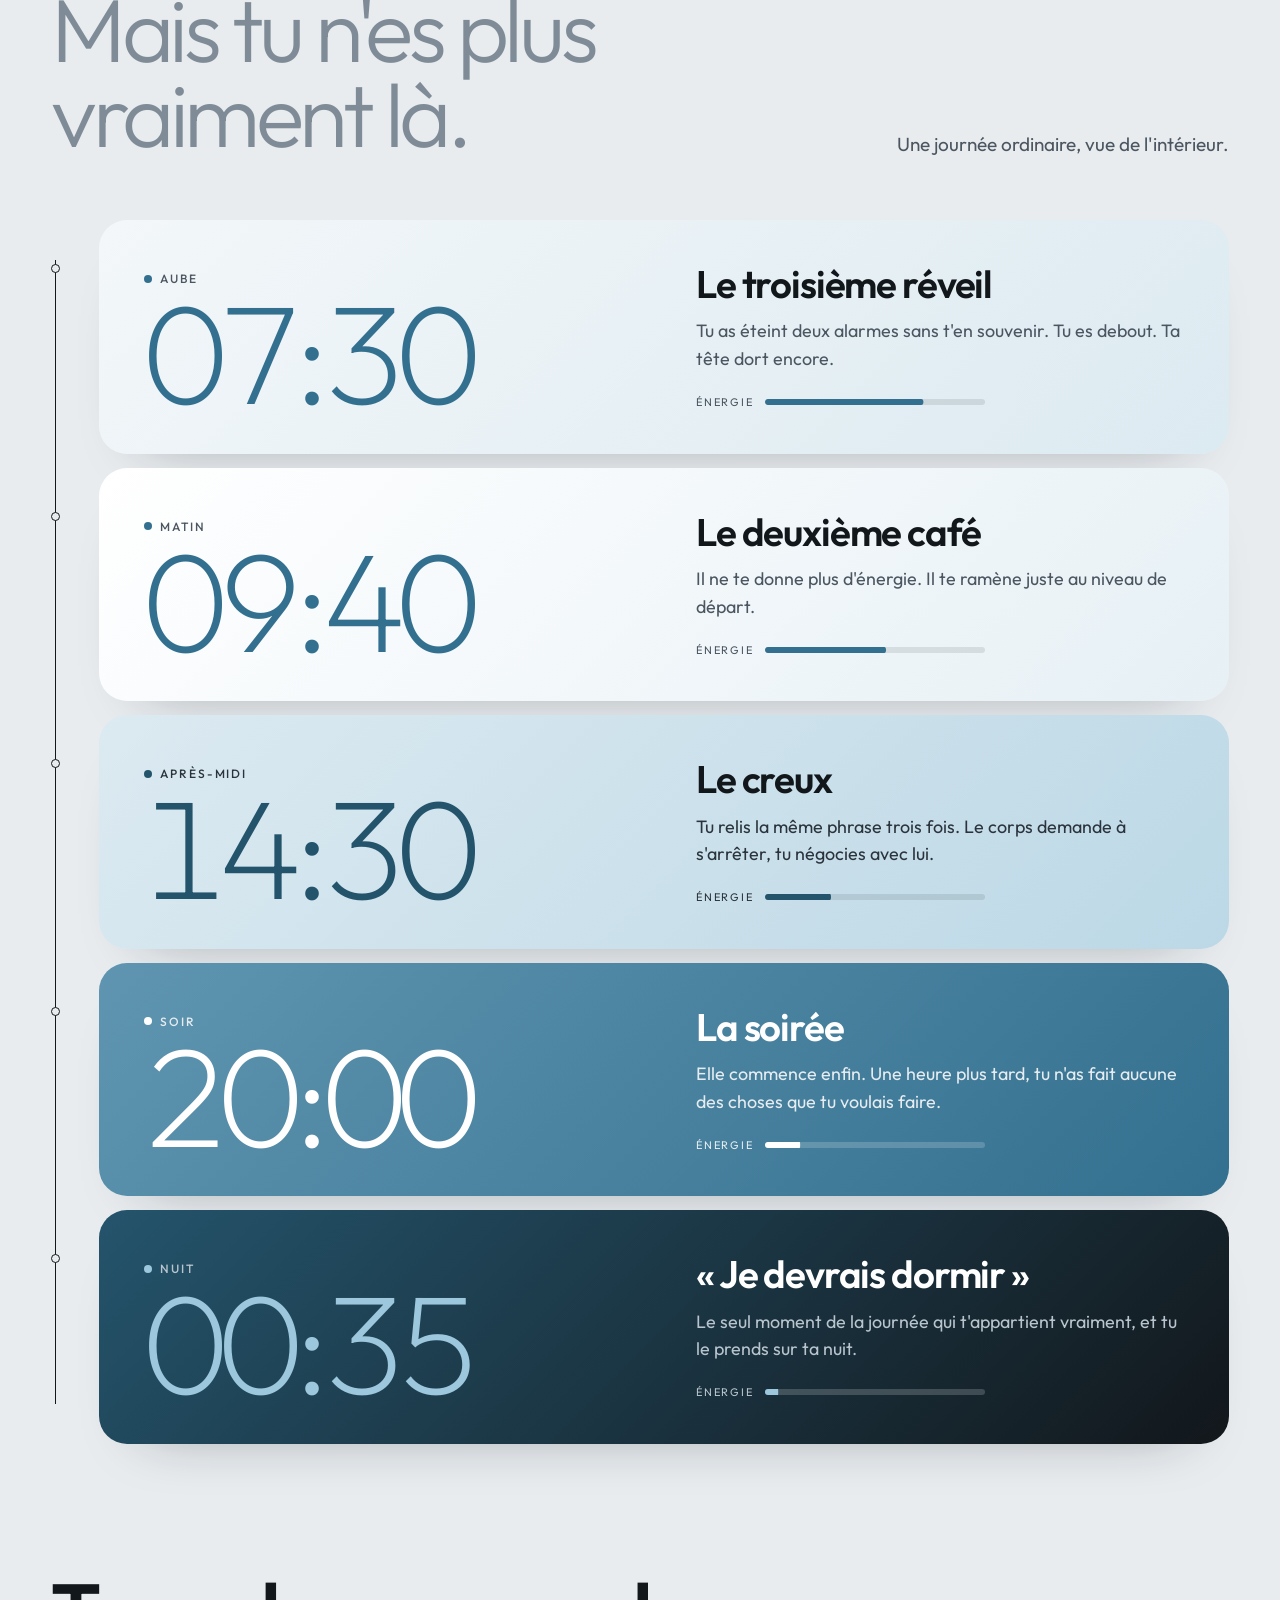
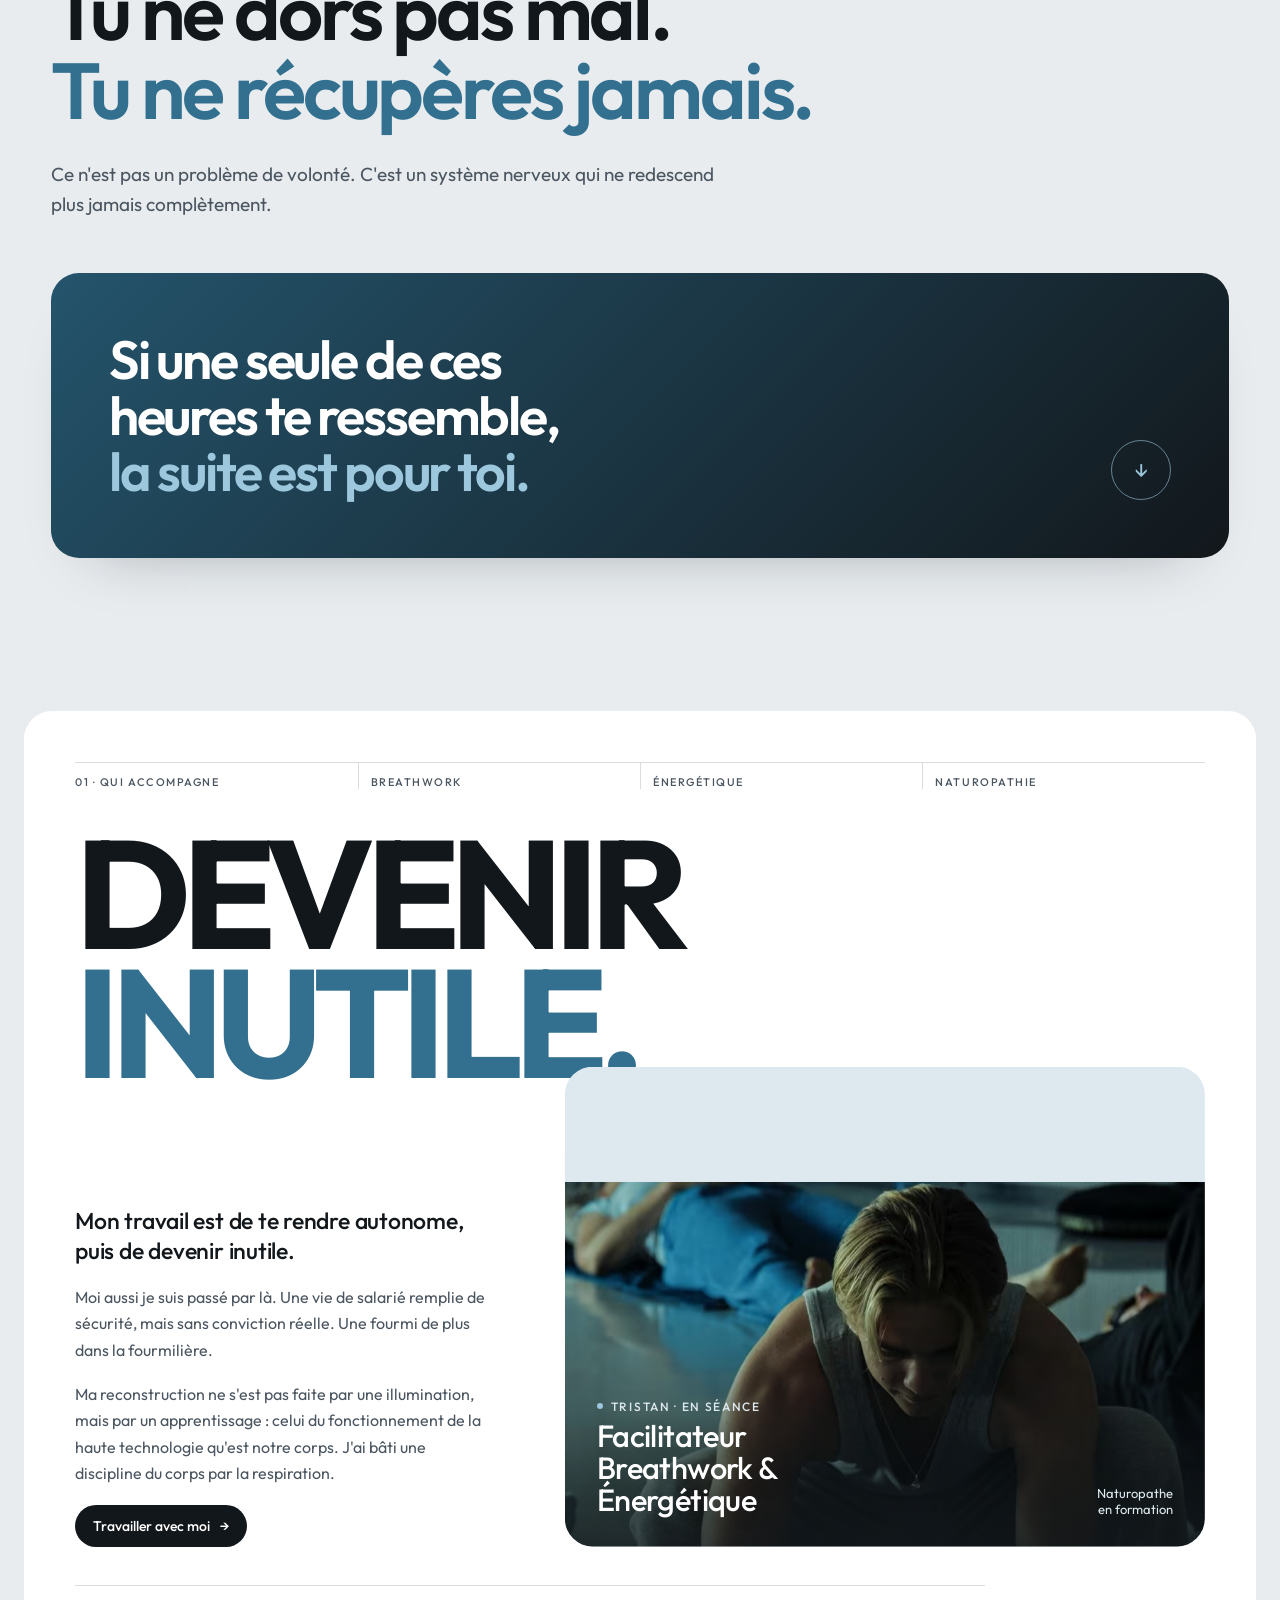
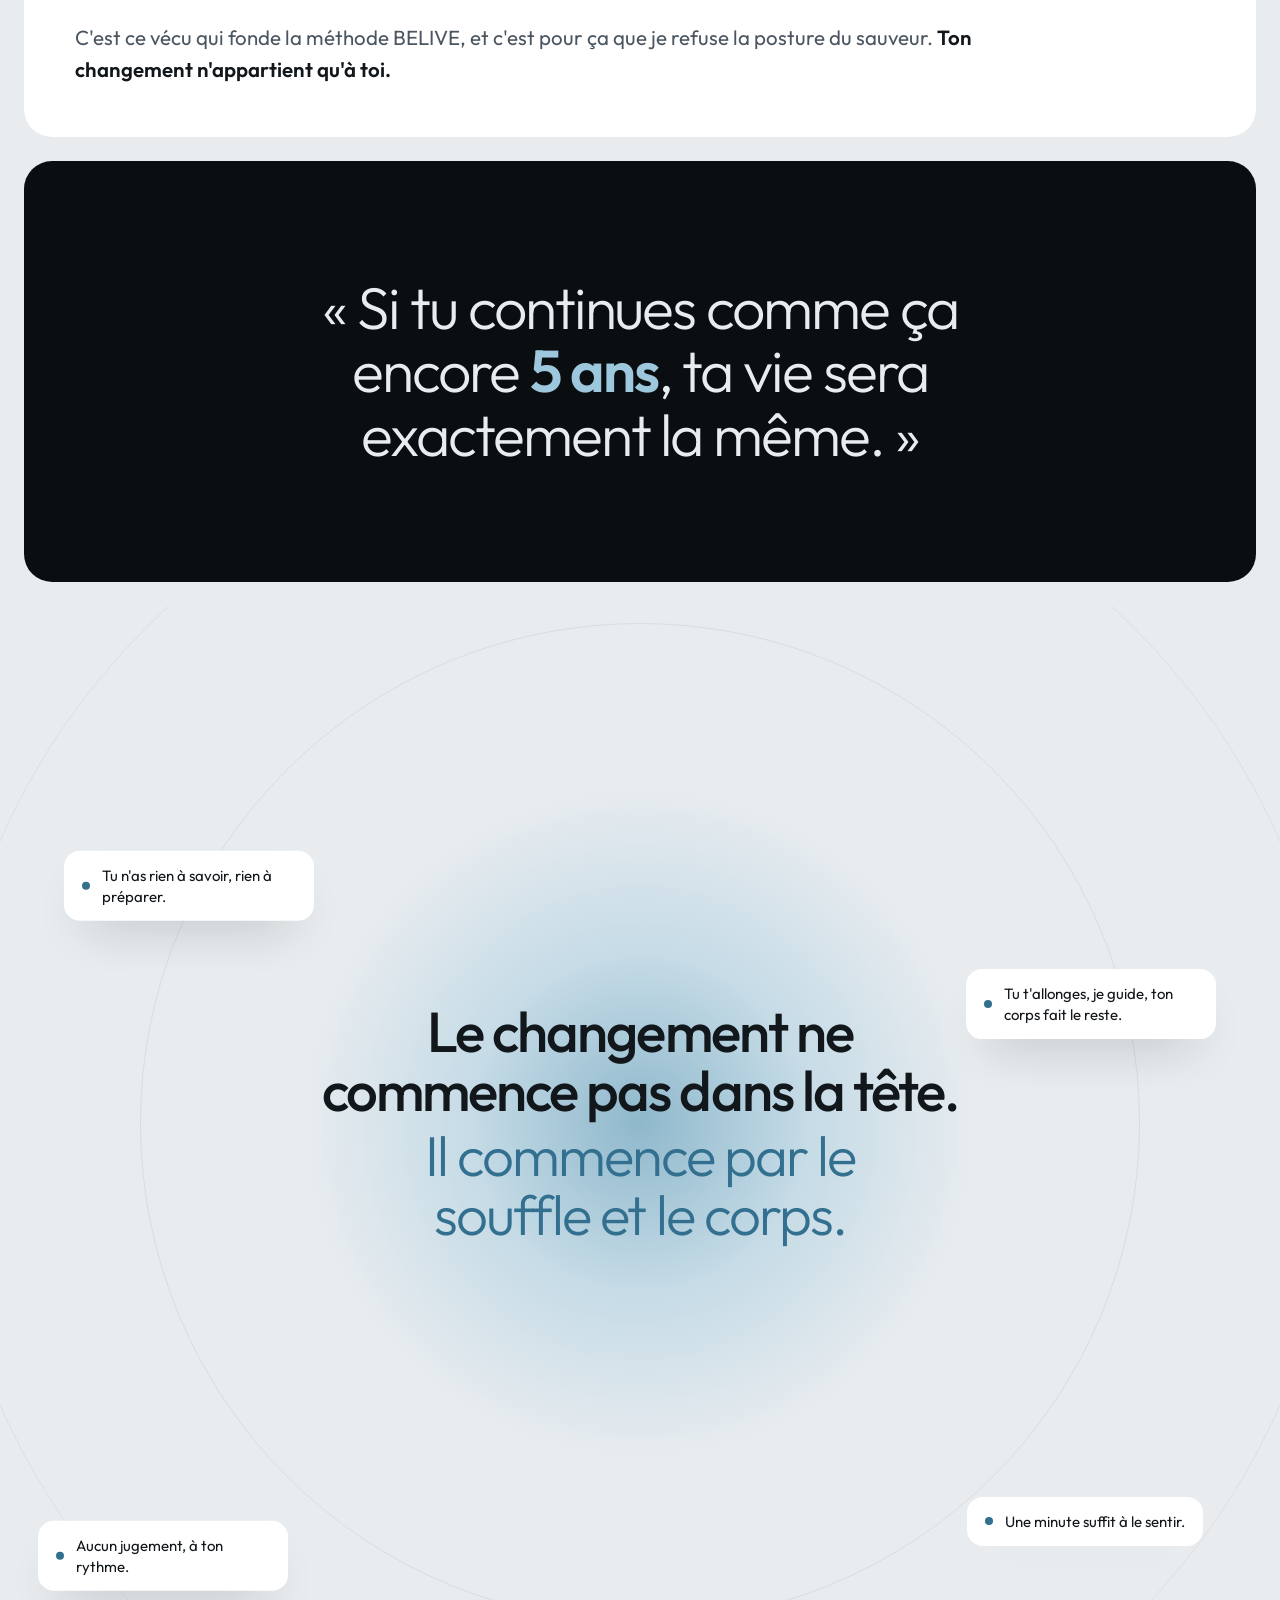
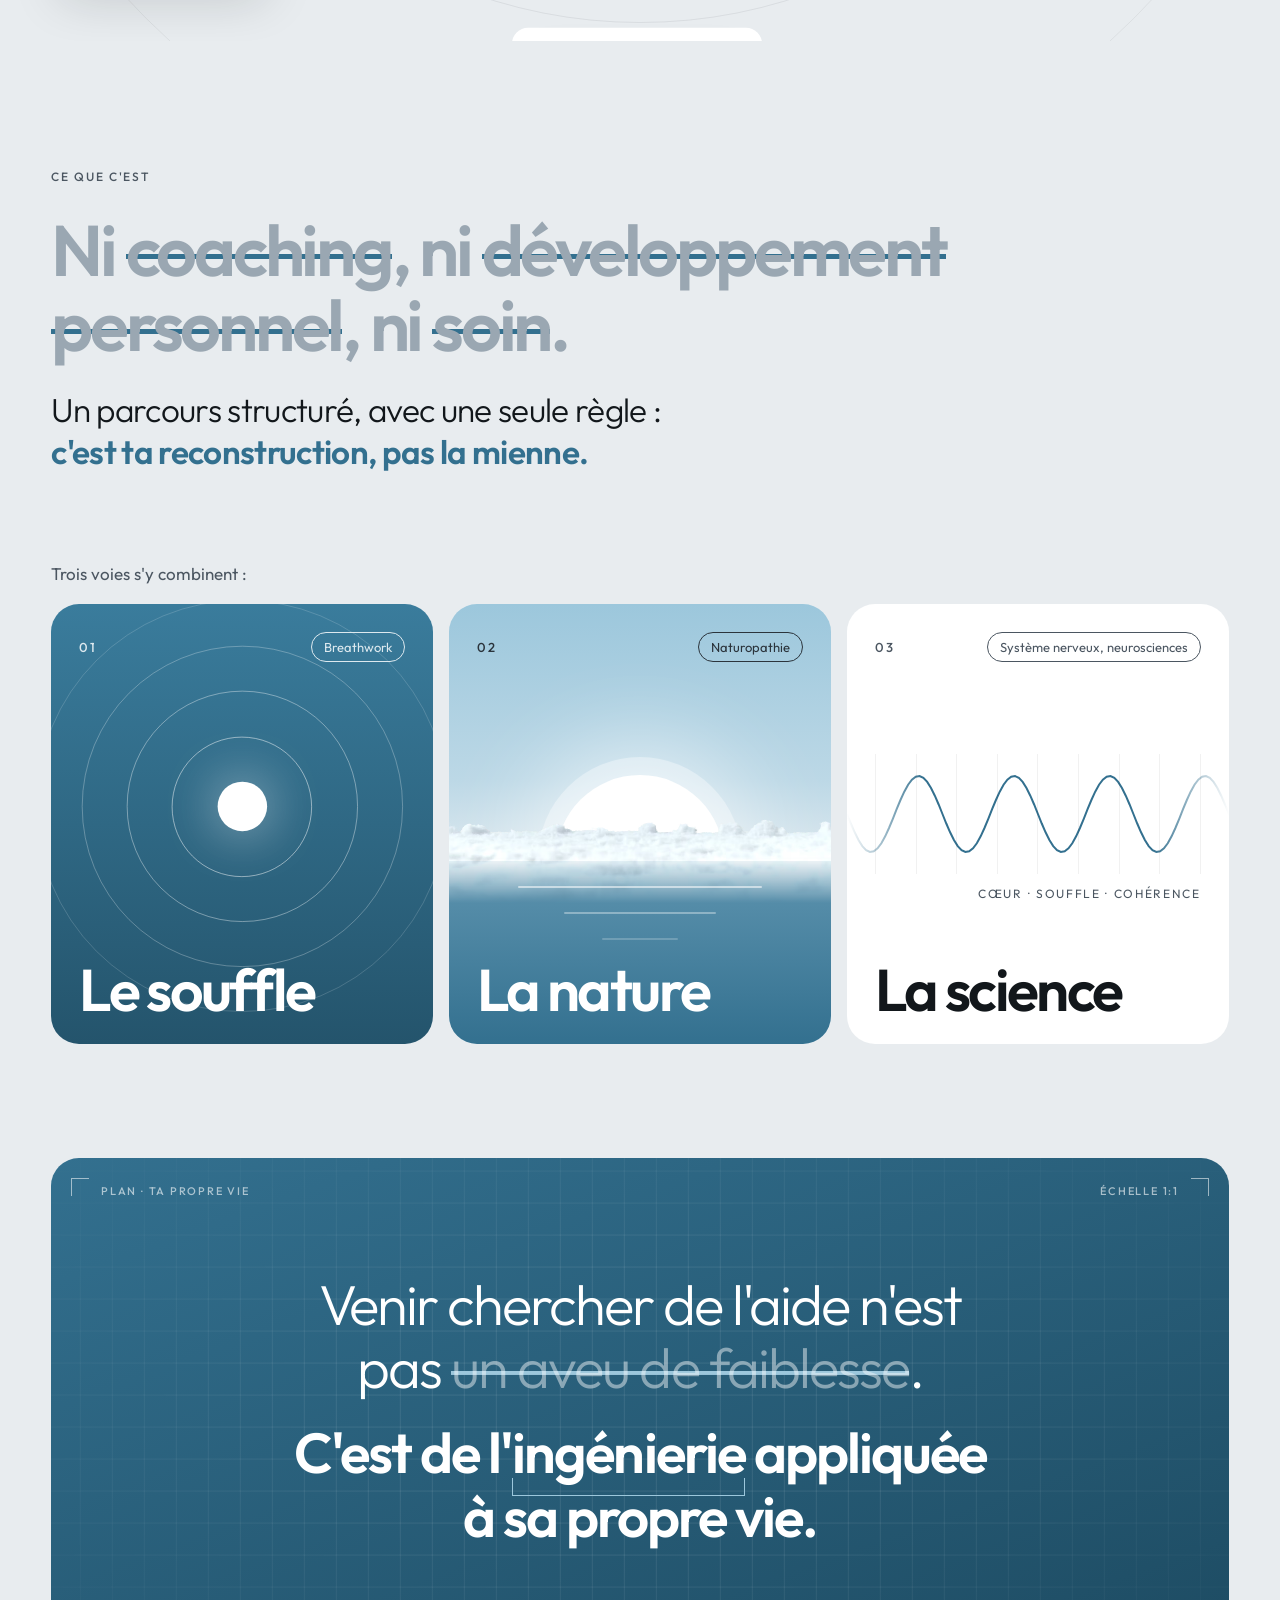
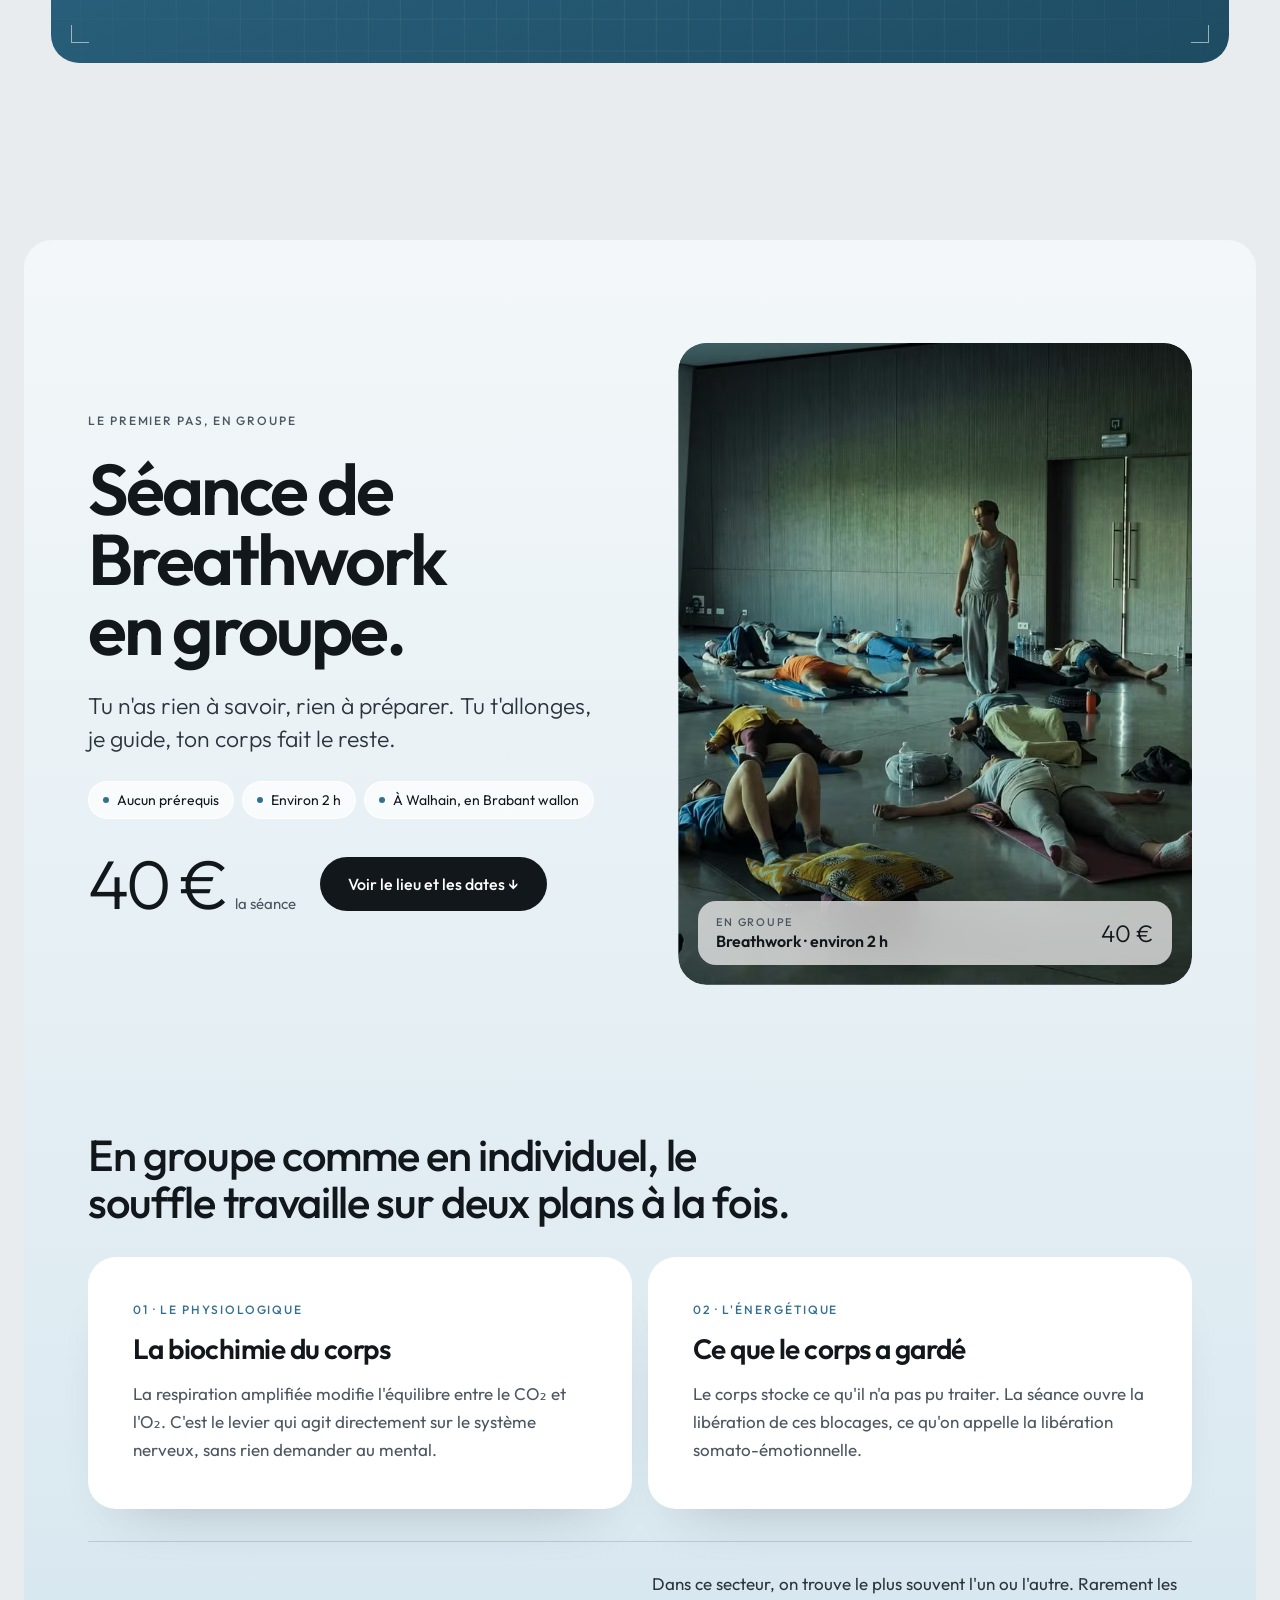
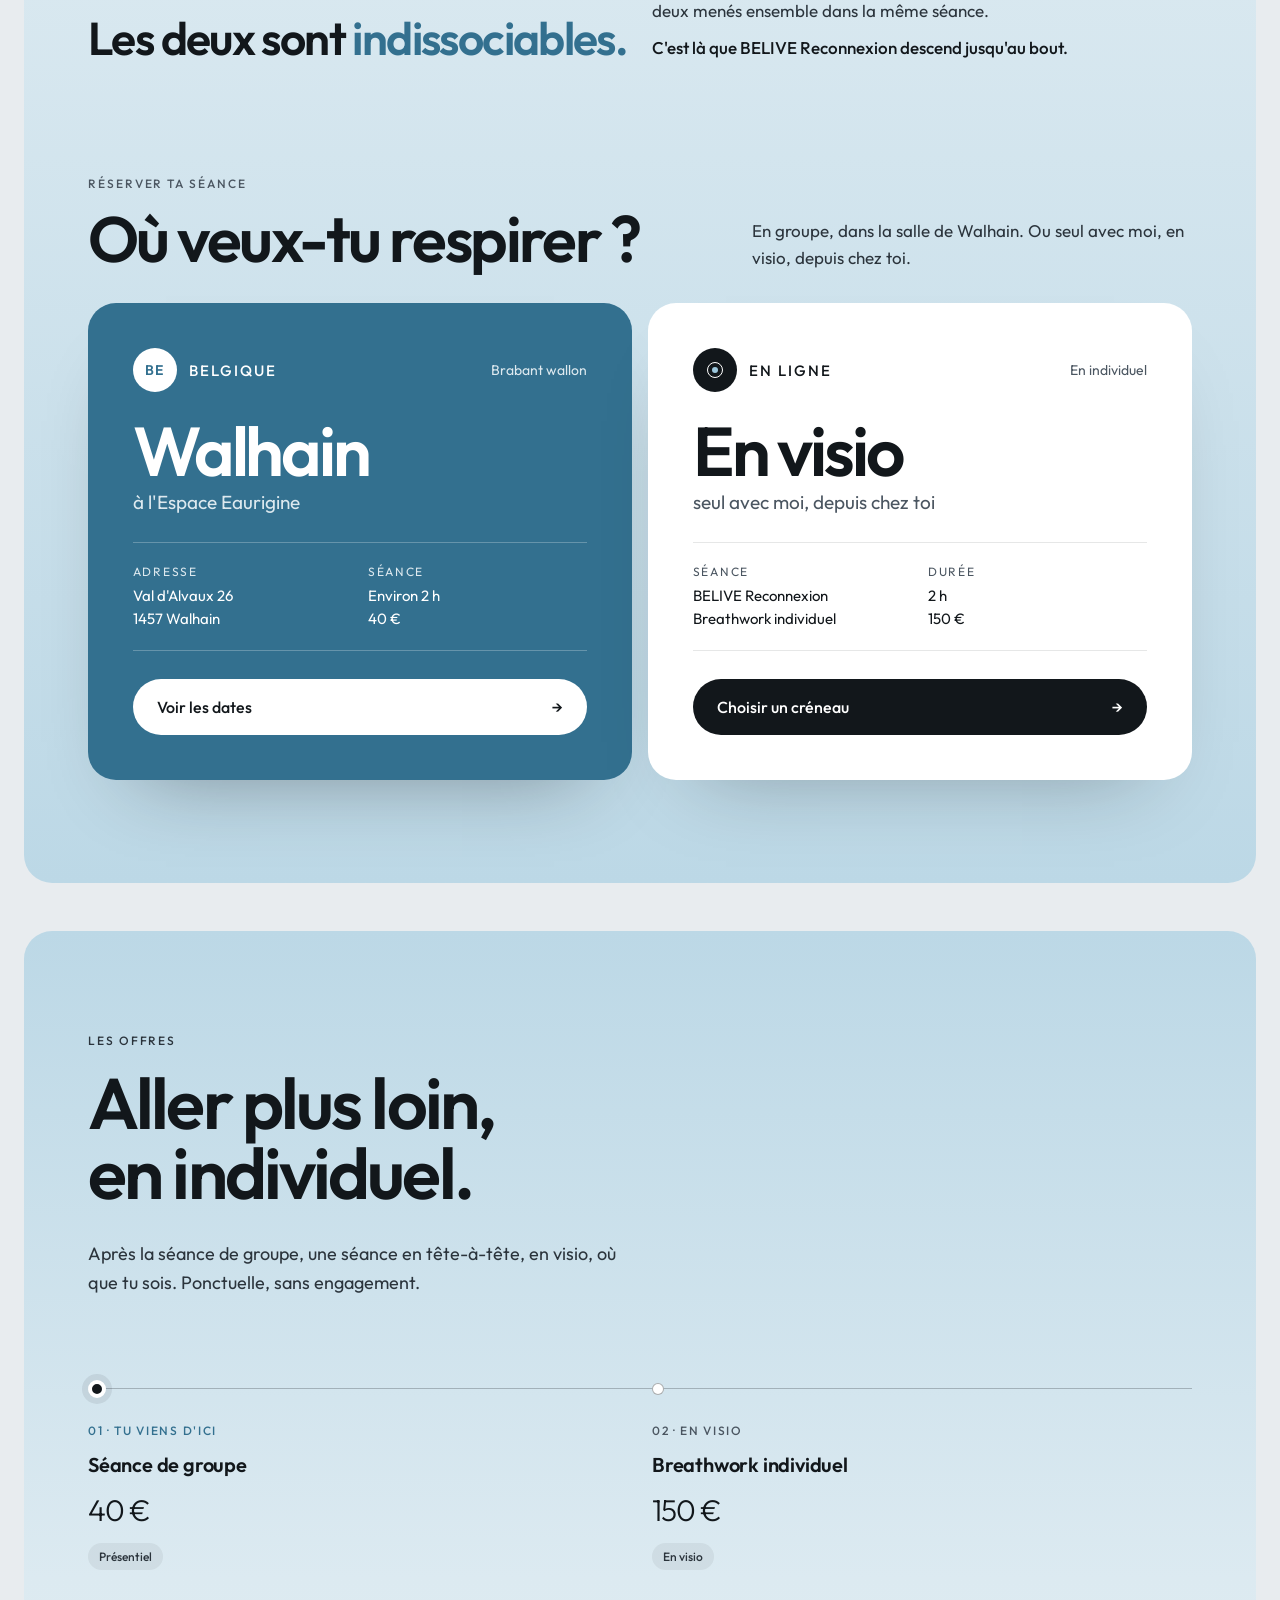
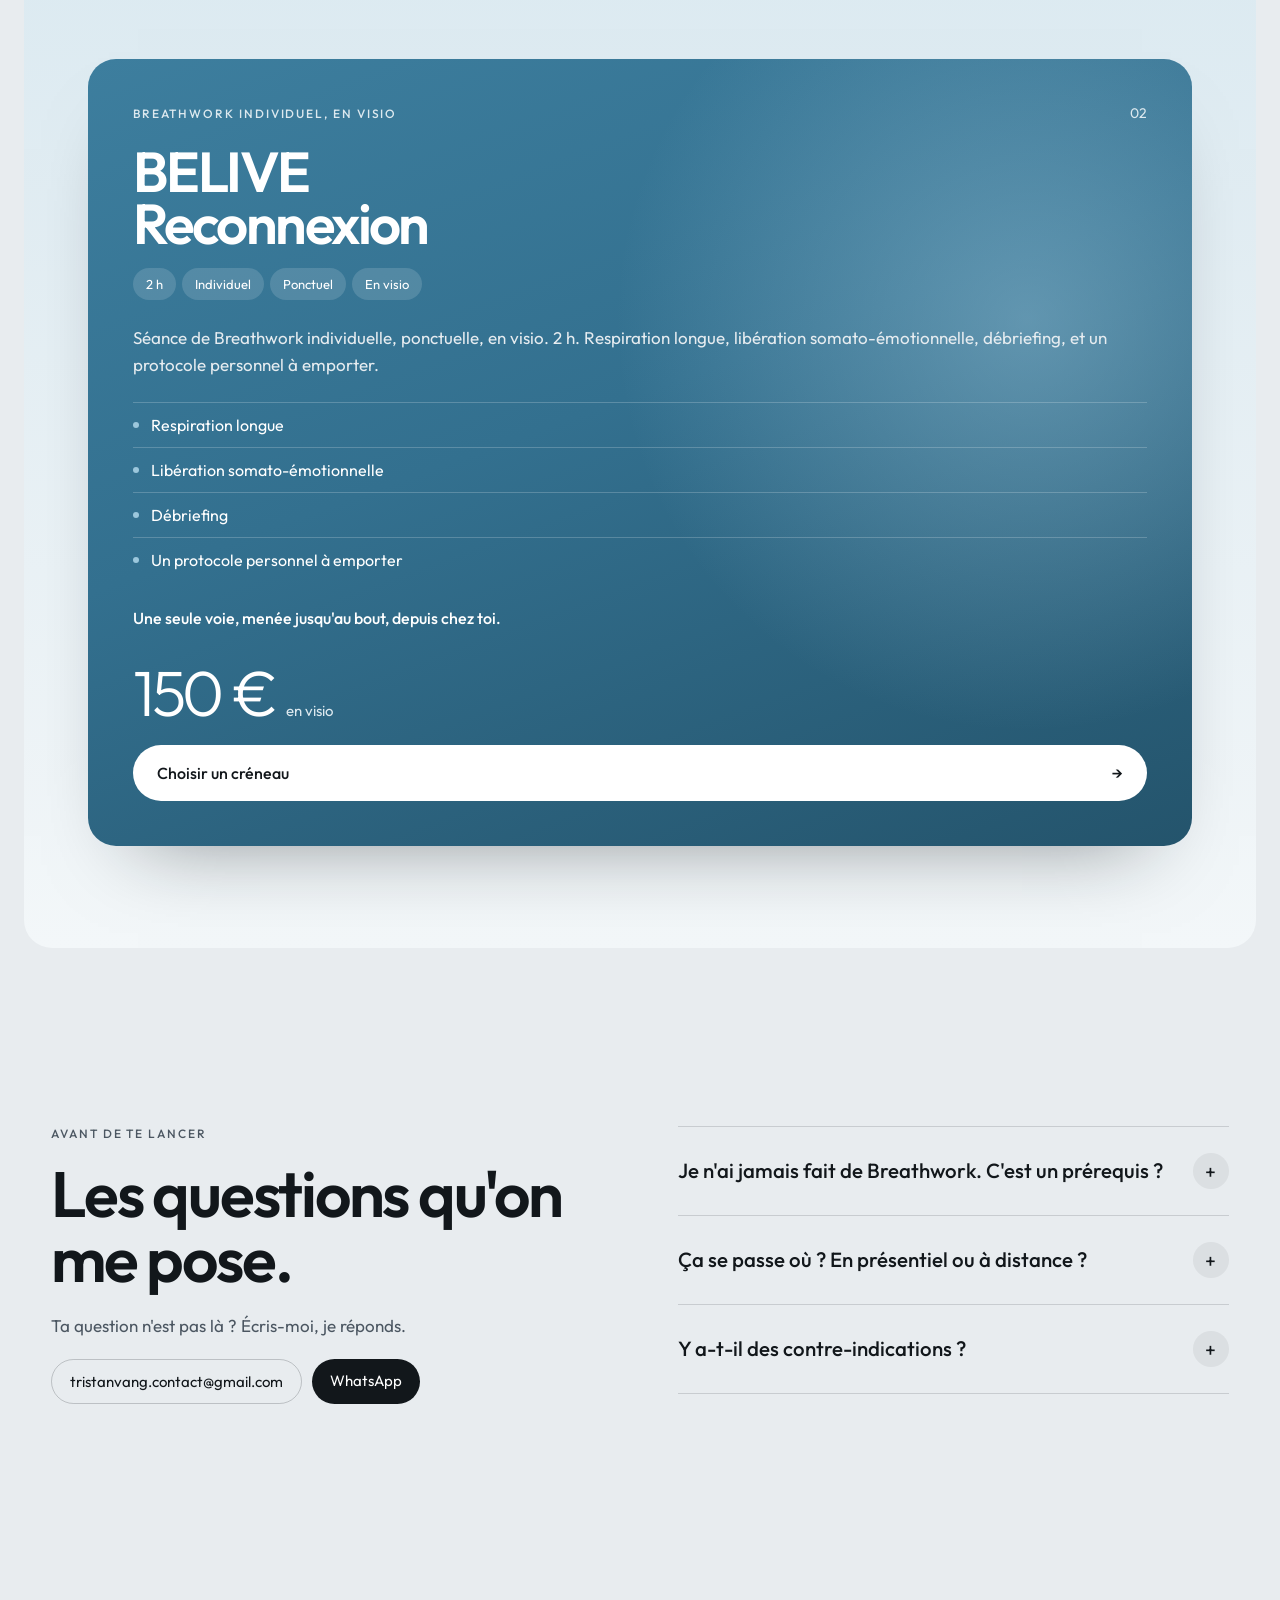
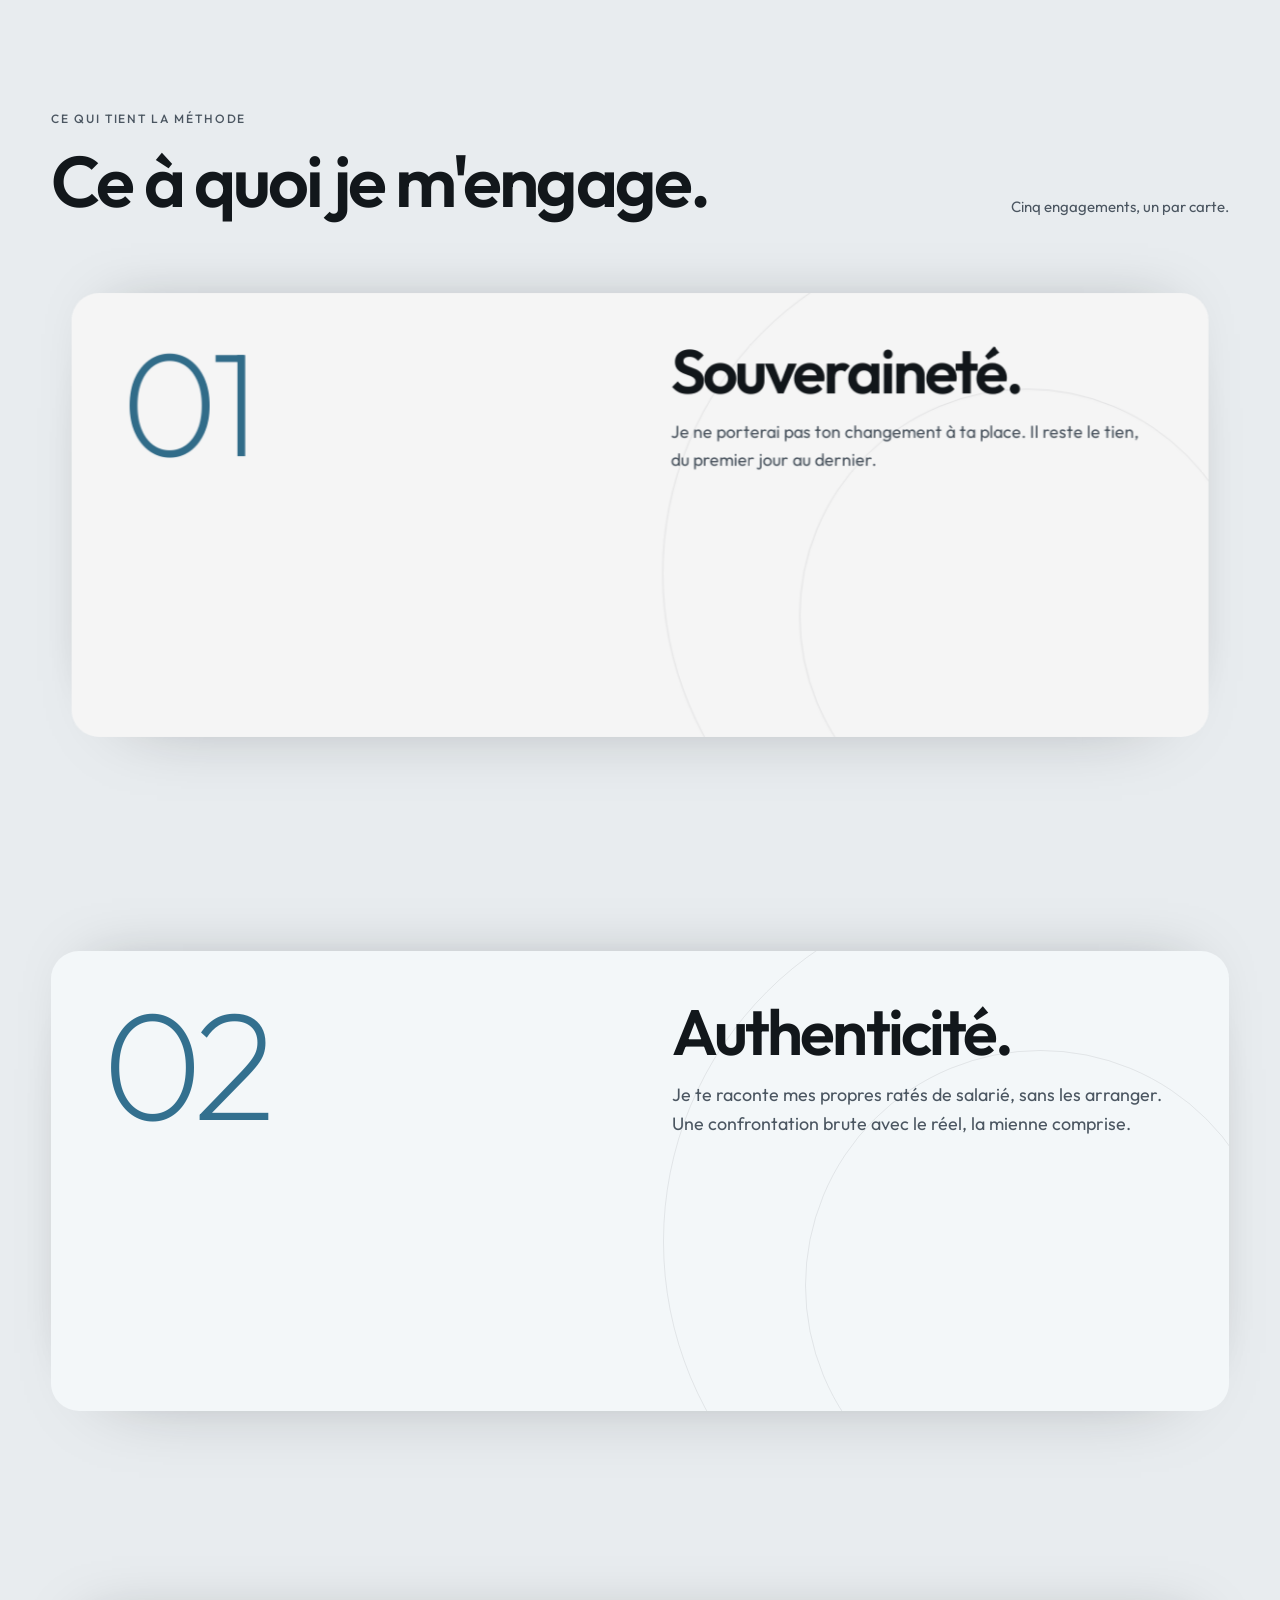
==== commit d450d90d: "Retire le protocole RESET du site, en gardant ses emplacements RESET ne continue pas : un nouveau pr" ====
--- a/index.html
+++ b/index.html
@@ -14,7 +14,7 @@
 <meta property="og:locale" content="fr_BE">
 <meta property="og:url" content="https://belivemethode.com/">
 <meta property="og:title" content="BELIVE : sortir du pilote automatique, en commençant par le corps">
-<meta property="og:description" content="Breathwork, système nerveux, naturopathie. Séances de groupe à Walhain, en Brabant wallon, et séances individuelles en visio. Le protocole BELIVE RESET sur 90 jours démarre le 18 janvier 2027.">
+<meta property="og:description" content="Breathwork, système nerveux, naturopathie. Séances de groupe à Walhain, en Brabant wallon, et séances individuelles en visio.">
 <meta property="og:image" content="https://belivemethode.com/assets/img/og.jpg">
 <meta property="og:image:width" content="1200">
 <meta property="og:image:height" content="630">
@@ -34,7 +34,7 @@
   "@type": "HealthAndBeautyBusiness",
   "@id": "https://belivemethode.com/#belive",
   "name": "BELIVE",
-  "description": "Breathwork, régulation du système nerveux et naturopathie. Séances de groupe à Walhain, en Brabant wallon, et séances individuelles en visio. Le protocole BELIVE RESET sur 90 jours démarre le 18 janvier 2027.",
+  "description": "Breathwork, régulation du système nerveux et naturopathie. Séances de groupe à Walhain, en Brabant wallon, et séances individuelles en visio.",
   "url": "https://belivemethode.com/",
   "image": "https://belivemethode.com/assets/img/og.jpg",
   "telephone": "+32493847434",
@@ -65,11 +65,7 @@
     { "@type": "Offer", "name": "Séance de Breathwork en groupe, à Walhain", "price": "40", "priceCurrency": "EUR",
       "url": "https://luma.com/user/usr-RFau2gA8XZpVvCu" },
     { "@type": "Offer", "name": "BELIVE Reconnexion, Breathwork individuel en visio", "price": "150", "priceCurrency": "EUR",
-      "url": "https://cal.com/tristan-vangoidtsenhoven-3wuqnf/120min" },
-    { "@type": "Offer", "name": "BELIVE RESET, protocole 13 semaines en ligne, tarif fondateur (trois places)", "price": "1222", "priceCurrency": "EUR",
-      "url": "https://belivemethode.com/appel/", "availability": "https://schema.org/InStock", "availabilityEnds": "2027-01-10" },
-    { "@type": "Offer", "name": "BELIVE RESET, protocole 13 semaines en ligne", "price": "1777", "priceCurrency": "EUR",
-      "url": "https://belivemethode.com/appel/", "availability": "https://schema.org/InStock" }
+      "url": "https://cal.com/tristan-vangoidtsenhoven-3wuqnf/120min" }
   ]
 }
 </script>
@@ -588,7 +584,10 @@
 <a href="#approche">La méthode</a>
 <a href="#groupe">En groupe</a>
 <a href="#offres">En individuel</a>
+<!-- PROGRAMME · emplacement du programme signature, masqué depuis le retrait de RESET (24/11/2026). La mise en page reste en place : réécrire le texte et retirer <template> pour le rallumer. -->
+<template data-programme="nav">
 <a href="#protocole">RESET 90 jours</a>
+</template>
 </div>
 <a class="nav__cta" data-panneau="resa" href="#offres" aria-haspopup="dialog">Réserver →</a>
 <button class="nav__burger" id="navBurger" type="button" aria-expanded="false" aria-controls="navLinks" aria-label="Ouvrir le menu"><span></span><span></span></button>
@@ -651,6 +650,8 @@
 </div>
 </div>
 <div style="display:flex;gap:14px;flex-wrap:wrap;align-items:flex-end;pointer-events:auto">
+<!-- PROGRAMME · emplacement du programme signature, masqué depuis le retrait de RESET (24/11/2026). La mise en page reste en place : réécrire le texte et retirer <template> pour le rallumer. -->
+<template data-programme="hero-carte">
 <div style="animation:fadeUp 1.2s 1.5s both">
 <a href="appel/" style="animation:float 8s ease-in-out infinite;background:linear-gradient(160deg,#16303D,#0B0E11);border:1px solid rgba(156,199,220,.35);border-radius:18px;box-shadow:0 24px 60px -28px rgba(18,23,27,.5);padding:16px 18px;width:230px;display:flex;flex-direction:column;gap:8px;color:#E6ECF0" class="hv-3">
 <span style="display:flex;justify-content:space-between;align-items:center"><span style="font-size:11px;font-weight:500;letter-spacing:.16em;text-transform:uppercase;color:#9CC7DC">L'offre signature</span><span style="font-size:11px;padding:3px 8px;border-radius:999px;border:1px solid rgba(156,199,220,.4);color:#9CC7DC">Ouvert</span></span>
@@ -659,6 +660,7 @@
 <span style="font-size:13px;font-weight:500;color:#9CC7DC">Réserver mon appel de 30 min →</span>
 </a>
 </div>
+</template>
 <div style="animation:fadeUp 1.2s 1.7s both">
 <a href="#groupe" style="animation:float 9s 1.2s ease-in-out infinite;background:rgba(255,255,255,.55);backdrop-filter:blur(14px);-webkit-backdrop-filter:blur(14px);border:1px solid rgba(255,255,255,.75);border-radius:18px;box-shadow:0 24px 60px -28px rgba(18,23,27,.35);padding:16px 18px;width:220px;display:flex;flex-direction:column;gap:8px;color:#12171B" class="hv-4">
 <span style="font-size:11px;font-weight:500;letter-spacing:.16em;text-transform:uppercase;color:#4B5661">Le premier pas</span>
@@ -673,7 +675,10 @@
 <span>Les offres</span>
 <a href="#groupe" style="color:#12171B" class="hv-5">Groupe · 40 €</a>
 <a href="#offres" style="color:#12171B" class="hv-5">Individuel en visio · 150 €</a>
+<!-- PROGRAMME · emplacement du programme signature, masqué depuis le retrait de RESET (24/11/2026). La mise en page reste en place : réécrire le texte et retirer <template> pour le rallumer. -->
+<template data-programme="hero-prix">
 <a href="#protocole" style="color:#12171B" class="hv-5">RESET 90 jours · 1 222 €</a>
+</template>
 </div>
 </div>
 </section>
@@ -1018,7 +1023,7 @@
 <span data-reveal style="font-size:12px;font-weight:500;letter-spacing:.16em;text-transform:uppercase;color:#2B343C">Les offres</span>
 <h2 data-reveal style="margin:0;font-size:clamp(44px,5.6vw,84px);font-weight:600;line-height:.98;letter-spacing:-.04em;text-wrap:balance;max-width:12ch">Aller plus loin, en individuel.</h2>
 </div>
-<p data-reveal style="margin:0;max-width:44ch;font-size:18px;line-height:1.6;color:#2B343C">Après la séance de groupe, une séance en tête-à-tête, en visio, où que tu sois. Ponctuelle, sans engagement. Et pour installer le changement dans la durée, le protocole RESET.</p>
+<p data-reveal style="margin:0;max-width:44ch;font-size:18px;line-height:1.6;color:#2B343C">Après la séance de groupe, une séance en tête-à-tête, en visio, où que tu sois. Ponctuelle, sans engagement.</p>
 </div>
 
 <div class="parcours" data-reveal style="position:relative;display:grid;grid-template-columns:repeat(auto-fit,minmax(min(100%,200px),1fr));gap:28px 24px;border-top:1px solid rgba(18,23,27,.25)">
@@ -1036,6 +1041,8 @@
 <span style="font-size:30px;font-weight:300;letter-spacing:-.03em">150 €</span>
 <span style="display:flex;gap:6px;flex-wrap:wrap"><span style="display:inline-flex;padding:6px 11px;border-radius:999px;font-size:12px;font-weight:500;background:rgba(18,23,27,.06);color:#2B343C">En visio</span></span>
 </div>
+<!-- PROGRAMME · emplacement du programme signature, masqué depuis le retrait de RESET (24/11/2026). La mise en page reste en place : réécrire le texte et retirer <template> pour le rallumer. -->
+<template data-programme="offres-etape">
 <div style="position:relative;display:flex;flex-direction:column;gap:14px;padding-top:34px">
 <span style="position:absolute;left:0;top:0;width:12px;height:12px;margin-top:-6px;border-radius:50%;background:#FFFFFF;border:1px solid rgba(18,23,27,.35);box-shadow:none"></span>
 <span style="font-size:12px;font-weight:500;letter-spacing:.14em;text-transform:uppercase;color:#4B5661">03 · dès le 18 janvier</span>
@@ -1043,6 +1050,7 @@
 <span style="font-size:30px;font-weight:300;letter-spacing:-.03em">1 222 €</span>
 <span style="display:flex;gap:6px;flex-wrap:wrap"><span style="display:inline-flex;padding:6px 11px;border-radius:999px;font-size:12px;font-weight:500;background:rgba(18,23,27,.06);color:#2B343C">En ligne</span><span style="display:inline-flex;padding:6px 11px;border-radius:999px;font-size:12px;font-weight:600;background:rgba(51,112,143,.12);color:#33708F">Paiement en 3 fois</span></span>
 </div>
+</template>
 </div>
 
 <div style="display:grid;grid-template-columns:repeat(auto-fit,minmax(min(100%,400px),1fr));gap:16px;align-items:stretch">
@@ -1062,6 +1070,8 @@
 <div style="position:relative;display:flex;align-items:baseline;gap:10px;padding-top:8px"><span style="font-size:clamp(56px,5vw,76px);font-weight:300;letter-spacing:-.05em;line-height:.9">150 €</span><span style="font-size:15px;color:#DDE9EF">en visio</span></div>
 <a href="https://cal.com/tristan-vangoidtsenhoven-3wuqnf/120min" target="_blank" rel="noopener" style="position:relative;display:flex;justify-content:space-between;align-items:center;background:#FFFFFF;color:#12171B;padding:18px 24px;border-radius:999px;font-weight:500;font-size:16px;transition:background .3s" class="hv-10"><span>Choisir un créneau</span><span>→</span></a>
 </div>
+<!-- PROGRAMME · emplacement du programme signature, masqué depuis le retrait de RESET (24/11/2026). La mise en page reste en place : réécrire le texte et retirer <template> pour le rallumer. -->
+<template data-programme="offres-carte">
 <div data-reveal data-delay="120" style="background:#FFFFFF;color:#12171B;border-radius:28px;padding:clamp(28px,3.5vw,48px);display:flex;flex-direction:column;gap:24px;box-shadow:0 40px 80px -50px rgba(18,23,27,.35);transition:transform .5s cubic-bezier(.2,.7,.2,1)" class="hv-8">
 <div style="display:flex;justify-content:space-between;align-items:center;gap:12px;flex-wrap:wrap">
 <span style="font-size:12px;font-weight:500;letter-spacing:.16em;text-transform:uppercase;color:#33708F">Le protocole, dans la durée</span>
@@ -1077,10 +1087,13 @@
 <div style="display:flex;align-items:baseline;gap:10px;flex-wrap:wrap;padding-top:8px"><span style="font-size:clamp(56px,5vw,76px);font-weight:300;letter-spacing:-.05em;line-height:.9">1 222 €</span><span style="font-size:15px;color:#4B5661">tarif fondateur, 3 places, puis 1 777 €</span></div>
 <a href="appel/" style="display:flex;justify-content:space-between;align-items:center;background:#12171B;color:#FFFFFF;padding:18px 24px;border-radius:999px;font-weight:500;font-size:16px;transition:background .3s" class="hv-9"><span>Réserver mon appel de 30 min</span><span>→</span></a>
 </div>
+</template>
 </div>
 </div>
 </section>
 
+<!-- PROGRAMME · emplacement du programme signature, masqué depuis le retrait de RESET (24/11/2026). La mise en page reste en place : réécrire le texte et retirer <template> pour le rallumer. -->
+<template data-programme="section">
 <section id="protocole" style="background:radial-gradient(140% 50% at 50% 0%,#17313F 0%,#0B0E11 55%),#0B0E11;color:#E6ECF0;padding:clamp(96px,12vw,170px) clamp(20px,4vw,56px);position:relative;overflow-x:clip">
 
 <div style="position:relative;max-width:1240px;margin:0 auto;display:flex;flex-direction:column;gap:clamp(72px,9vw,130px)">
@@ -1256,6 +1269,7 @@
 </div>
 </div>
 </section>
+</template>
 
 <section id="questions" style="background:#E8ECEF;padding:clamp(96px,12vw,170px) clamp(20px,4vw,56px)">
 <div style="max-width:1240px;margin:0 auto;display:grid;grid-template-columns:repeat(auto-fit,minmax(min(100%,360px),1fr));gap:clamp(40px,6vw,96px);align-items:start">
@@ -1275,6 +1289,8 @@
 <p style="margin:0;font-size:17px;line-height:1.65;color:#4B5661">Non, et c'est même l'inverse : la séance de groupe existe pour ça. Tu n'as rien à savoir, rien à préparer. Tu t'allonges, je guide, ton corps fait le reste.</p>
 </div>
 </div>
+<!-- PROGRAMME · emplacement du programme signature, masqué depuis le retrait de RESET (24/11/2026). La mise en page reste en place : réécrire le texte et retirer <template> pour le rallumer. -->
+<template data-programme="faq-programme">
 <div class="faq__item" style="border-bottom:1px solid rgba(18,23,27,.15)">
 <h3 style="margin:0;font:inherit"><button type="button" class="faq__q" id="faq-q1" aria-expanded="false" aria-controls="faq-a1" style="width:100%;display:flex;justify-content:space-between;align-items:center;gap:24px;padding:26px 0;background:none;border:0;cursor:pointer;font-family:inherit;text-align:left;color:#12171B">
 <span style="font-size:clamp(18px,1.6vw,22px);font-weight:500;line-height:1.35">Est-ce que je dois commencer par le protocole de 90 jours ?</span>
@@ -1314,13 +1330,14 @@
 <p style="margin:0;font-size:17px;line-height:1.65;color:#4B5661">Ça arrive, et ce n'est pas un échec. Le protocole se replanifie. Ce qui compte n'est pas la série parfaite, c'est de savoir revenir. C'est même une bonne partie de ce qu'on travaille.</p>
 </div>
 </div>
+</template>
 <div class="faq__item" style="border-bottom:1px solid rgba(18,23,27,.15)">
 <h3 style="margin:0;font:inherit"><button type="button" class="faq__q" id="faq-q5" aria-expanded="false" aria-controls="faq-a5" style="width:100%;display:flex;justify-content:space-between;align-items:center;gap:24px;padding:26px 0;background:none;border:0;cursor:pointer;font-family:inherit;text-align:left;color:#12171B">
 <span style="font-size:clamp(18px,1.6vw,22px);font-weight:500;line-height:1.35">Ça se passe où ? En présentiel ou à distance ?</span>
 <span class="faq__icon" aria-hidden="true">+</span>
 </button></h3>
 <div class="faq__a" id="faq-a5" role="region" aria-labelledby="faq-q5" hidden>
-<p style="margin:0;font-size:17px;line-height:1.65;color:#4B5661">Les séances de groupe ont lieu en présentiel, à l'Espace Eaurigine, à Walhain, en Brabant wallon. En individuel, la séance se fait en visio, où que tu sois. Le protocole RESET, lui, se fait entièrement à distance : les calls hebdomadaires comme les quatre sessions de Breathwork, encadrées en direct par visio.</p>
+<p style="margin:0;font-size:17px;line-height:1.65;color:#4B5661">Les séances de groupe ont lieu en présentiel, à l'Espace Eaurigine, à Walhain, en Brabant wallon. En individuel, la séance se fait en visio, où que tu sois.</p>
 </div>
 </div>
 <div class="faq__item" style="border-bottom:1px solid rgba(18,23,27,.15)">
@@ -1333,6 +1350,8 @@
 <p style="margin:0;font-size:17px;line-height:1.65;color:#4B5661">On en parle systématiquement avant la première séance. En cas de doute, prends l'avis de ton médecin. Je ne me substitue pas à lui.</p>
 </div>
 </div>
+<!-- PROGRAMME · emplacement du programme signature, masqué depuis le retrait de RESET (24/11/2026). La mise en page reste en place : réécrire le texte et retirer <template> pour le rallumer. -->
+<template data-programme="faq-prix">
 <div class="faq__item" style="border-bottom:1px solid rgba(18,23,27,.15)">
 <h3 style="margin:0;font:inherit"><button type="button" class="faq__q" id="faq-q7" aria-expanded="false" aria-controls="faq-a7" style="width:100%;display:flex;justify-content:space-between;align-items:center;gap:24px;padding:26px 0;background:none;border:0;cursor:pointer;font-family:inherit;text-align:left;color:#12171B">
 <span style="font-size:clamp(18px,1.6vw,22px);font-weight:500;line-height:1.35">Combien coûte le protocole RESET, et en combien de fois ?</span>
@@ -1344,6 +1363,7 @@
 <p style="margin:0;font-size:17px;line-height:1.65;color:#4B5661">Au choix, en 1 fois ou en 3 mensualités&nbsp;: 407,33 € par mois au tarif fondateur, 592,33 € ensuite. Le paiement s'échelonne, l'engagement non : tu t'engages sur les 13 semaines, pas sur le premier mois.</p>
 </div>
 </div>
+</template>
 </div>
 </div>
 </section>
@@ -1428,11 +1448,14 @@
 <p data-words style="margin:0;font-size:clamp(40px,6vw,96px);font-weight:300;line-height:1.02;letter-spacing:-.045em;text-wrap:balance;max-width:16ch"><span data-w data-c="#12171B" data-off="#BFD0DA" style="color:#BFD0DA;transition:color .4s">Le</span> <span data-w data-c="#12171B" data-off="#BFD0DA" style="color:#BFD0DA;transition:color .4s">changement</span> <span data-w data-c="#12171B" data-off="#BFD0DA" style="color:#BFD0DA;transition:color .4s">ne</span> <span data-w data-c="#12171B" data-off="#BFD0DA" style="color:#BFD0DA;transition:color .4s">commence</span> <span data-w data-c="#12171B" data-off="#BFD0DA" style="color:#BFD0DA;transition:color .4s">pas</span> <span data-w data-c="#12171B" data-off="#BFD0DA" style="color:#BFD0DA;transition:color .4s">dans</span> <span data-w data-c="#12171B" data-off="#BFD0DA" style="color:#BFD0DA;transition:color .4s">la</span> <span data-w data-c="#12171B" data-off="#BFD0DA" style="color:#BFD0DA;transition:color .4s">tête.</span> <span style="font-weight:600"><span data-w data-c="#33708F" data-off="#BFD0DA" style="color:#BFD0DA;transition:color .4s">Il</span> <span data-w data-c="#33708F" data-off="#BFD0DA" style="color:#BFD0DA;transition:color .4s">commence</span> <span data-w data-c="#33708F" data-off="#BFD0DA" style="color:#BFD0DA;transition:color .4s">dans</span> <span data-w data-c="#33708F" data-off="#BFD0DA" style="color:#BFD0DA;transition:color .4s">le</span> <span data-w data-c="#33708F" data-off="#BFD0DA" style="color:#BFD0DA;transition:color .4s">souffle.</span></span></p>
 <div data-reveal style="display:flex;gap:12px;flex-wrap:wrap;justify-content:center">
 <a data-panneau="resa" href="#lieux" aria-haspopup="dialog" style="background:#12171B;color:#FFFFFF;padding:18px 30px;border-radius:999px;font-weight:500;font-size:17px;transition:transform .3s" class="hv-1">Réserver ma séance →</a>
+<!-- PROGRAMME · emplacement du programme signature, masqué depuis le retrait de RESET (24/11/2026). La mise en page reste en place : réécrire le texte et retirer <template> pour le rallumer. -->
+<template data-programme="pied-appel">
 <a href="appel/" style="background:rgba(255,255,255,.7);color:#12171B;padding:18px 30px;border-radius:999px;font-size:17px;border:1px solid rgba(255,255,255,.9)" class="hv-2">Réserver mon appel de 30 min →</a>
+</template>
 </div>
 </div>
 <div data-reveal style="position:relative;display:grid;grid-template-columns:repeat(auto-fit,minmax(min(100%,240px),1fr));gap:12px">
-<a href="#groupe" style="display:flex;justify-content:space-between;align-items:center;gap:16px;padding:18px 22px;border-radius:20px;background:rgba(255,255,255,.6);backdrop-filter:blur(14px);-webkit-backdrop-filter:blur(14px);border:1px solid rgba(255,255,255,.85);color:#12171B;transition:transform .4s cubic-bezier(.2,.7,.2,1),background .3s" class="hv-14"><span style="display:flex;flex-direction:column;gap:2px"><span style="font-size:17px;font-weight:600">Séance de groupe</span><span style="font-size:14px;color:#4B5661">40 € · Walhain</span></span><span style="font-size:18px;color:#33708F">→</span></a><a href="https://cal.com/tristan-vangoidtsenhoven-3wuqnf/120min" target="_blank" rel="noopener" style="display:flex;justify-content:space-between;align-items:center;gap:16px;padding:18px 22px;border-radius:20px;background:rgba(255,255,255,.6);backdrop-filter:blur(14px);-webkit-backdrop-filter:blur(14px);border:1px solid rgba(255,255,255,.85);color:#12171B;transition:transform .4s cubic-bezier(.2,.7,.2,1),background .3s" class="hv-14"><span style="display:flex;flex-direction:column;gap:2px"><span style="font-size:17px;font-weight:600">BELIVE Reconnexion</span><span style="font-size:14px;color:#4B5661">150 € · en visio</span></span><span style="font-size:18px;color:#33708F">→</span></a><a href="appel/" style="display:flex;justify-content:space-between;align-items:center;gap:16px;padding:18px 22px;border-radius:20px;background:rgba(255,255,255,.6);backdrop-filter:blur(14px);-webkit-backdrop-filter:blur(14px);border:1px solid rgba(255,255,255,.85);color:#12171B;transition:transform .4s cubic-bezier(.2,.7,.2,1),background .3s" class="hv-14"><span style="display:flex;flex-direction:column;gap:2px"><span style="font-size:17px;font-weight:600">BELIVE RESET</span><span style="font-size:14px;color:#4B5661">1 222 € · départ le 18 janvier</span></span><span style="font-size:18px;color:#33708F">→</span></a>
+<a href="#groupe" style="display:flex;justify-content:space-between;align-items:center;gap:16px;padding:18px 22px;border-radius:20px;background:rgba(255,255,255,.6);backdrop-filter:blur(14px);-webkit-backdrop-filter:blur(14px);border:1px solid rgba(255,255,255,.85);color:#12171B;transition:transform .4s cubic-bezier(.2,.7,.2,1),background .3s" class="hv-14"><span style="display:flex;flex-direction:column;gap:2px"><span style="font-size:17px;font-weight:600">Séance de groupe</span><span style="font-size:14px;color:#4B5661">40 € · Walhain</span></span><span style="font-size:18px;color:#33708F">→</span></a><a href="https://cal.com/tristan-vangoidtsenhoven-3wuqnf/120min" target="_blank" rel="noopener" style="display:flex;justify-content:space-between;align-items:center;gap:16px;padding:18px 22px;border-radius:20px;background:rgba(255,255,255,.6);backdrop-filter:blur(14px);-webkit-backdrop-filter:blur(14px);border:1px solid rgba(255,255,255,.85);color:#12171B;transition:transform .4s cubic-bezier(.2,.7,.2,1),background .3s" class="hv-14"><span style="display:flex;flex-direction:column;gap:2px"><span style="font-size:17px;font-weight:600">BELIVE Reconnexion</span><span style="font-size:14px;color:#4B5661">150 € · en visio</span></span><span style="font-size:18px;color:#33708F">→</span></a><template data-programme="pied-tuile"><a href="appel/" style="display:flex;justify-content:space-between;align-items:center;gap:16px;padding:18px 22px;border-radius:20px;background:rgba(255,255,255,.6);backdrop-filter:blur(14px);-webkit-backdrop-filter:blur(14px);border:1px solid rgba(255,255,255,.85);color:#12171B;transition:transform .4s cubic-bezier(.2,.7,.2,1),background .3s" class="hv-14"><span style="display:flex;flex-direction:column;gap:2px"><span style="font-size:17px;font-weight:600">BELIVE RESET</span><span style="font-size:14px;color:#4B5661">1 222 € · départ le 18 janvier</span></span><span style="font-size:18px;color:#33708F">→</span></a></template>
 </div>
 <div style="position:relative;display:grid;grid-template-columns:repeat(auto-fit,minmax(min(100%,240px),1fr));gap:40px;padding-top:36px;border-top:1px solid rgba(18,23,27,.15)">
 <div style="display:flex;flex-direction:column;gap:14px">
@@ -1511,6 +1534,8 @@
 </ul>
 </div>
 
+<!-- PROGRAMME · emplacement du programme signature, masqué depuis le retrait de RESET (24/11/2026). La mise en page reste en place : réécrire le texte et retirer <template> pour le rallumer. -->
+<template data-programme="resa-offre">
 <a class="resa__opt resa__opt--reset" href="appel/">
 <span class="resa__over"><span>L'offre signature</span><span class="resa__pill">Départ le 18 janvier 2027</span></span>
 <span class="resa__name">BELIVE RESET, 90 jours</span>
@@ -1518,6 +1543,7 @@
 <span class="resa__price">1&nbsp;222&nbsp;€</span>
 <span class="resa__arrow" aria-hidden="true">→</span>
 </a>
+</template>
 </div>
 
 <p class="resa__note">Une question avant de choisir&nbsp;? <a data-panneau="contact" href="#coordonnees" aria-haspopup="dialog">Écris-moi →</a></p>
